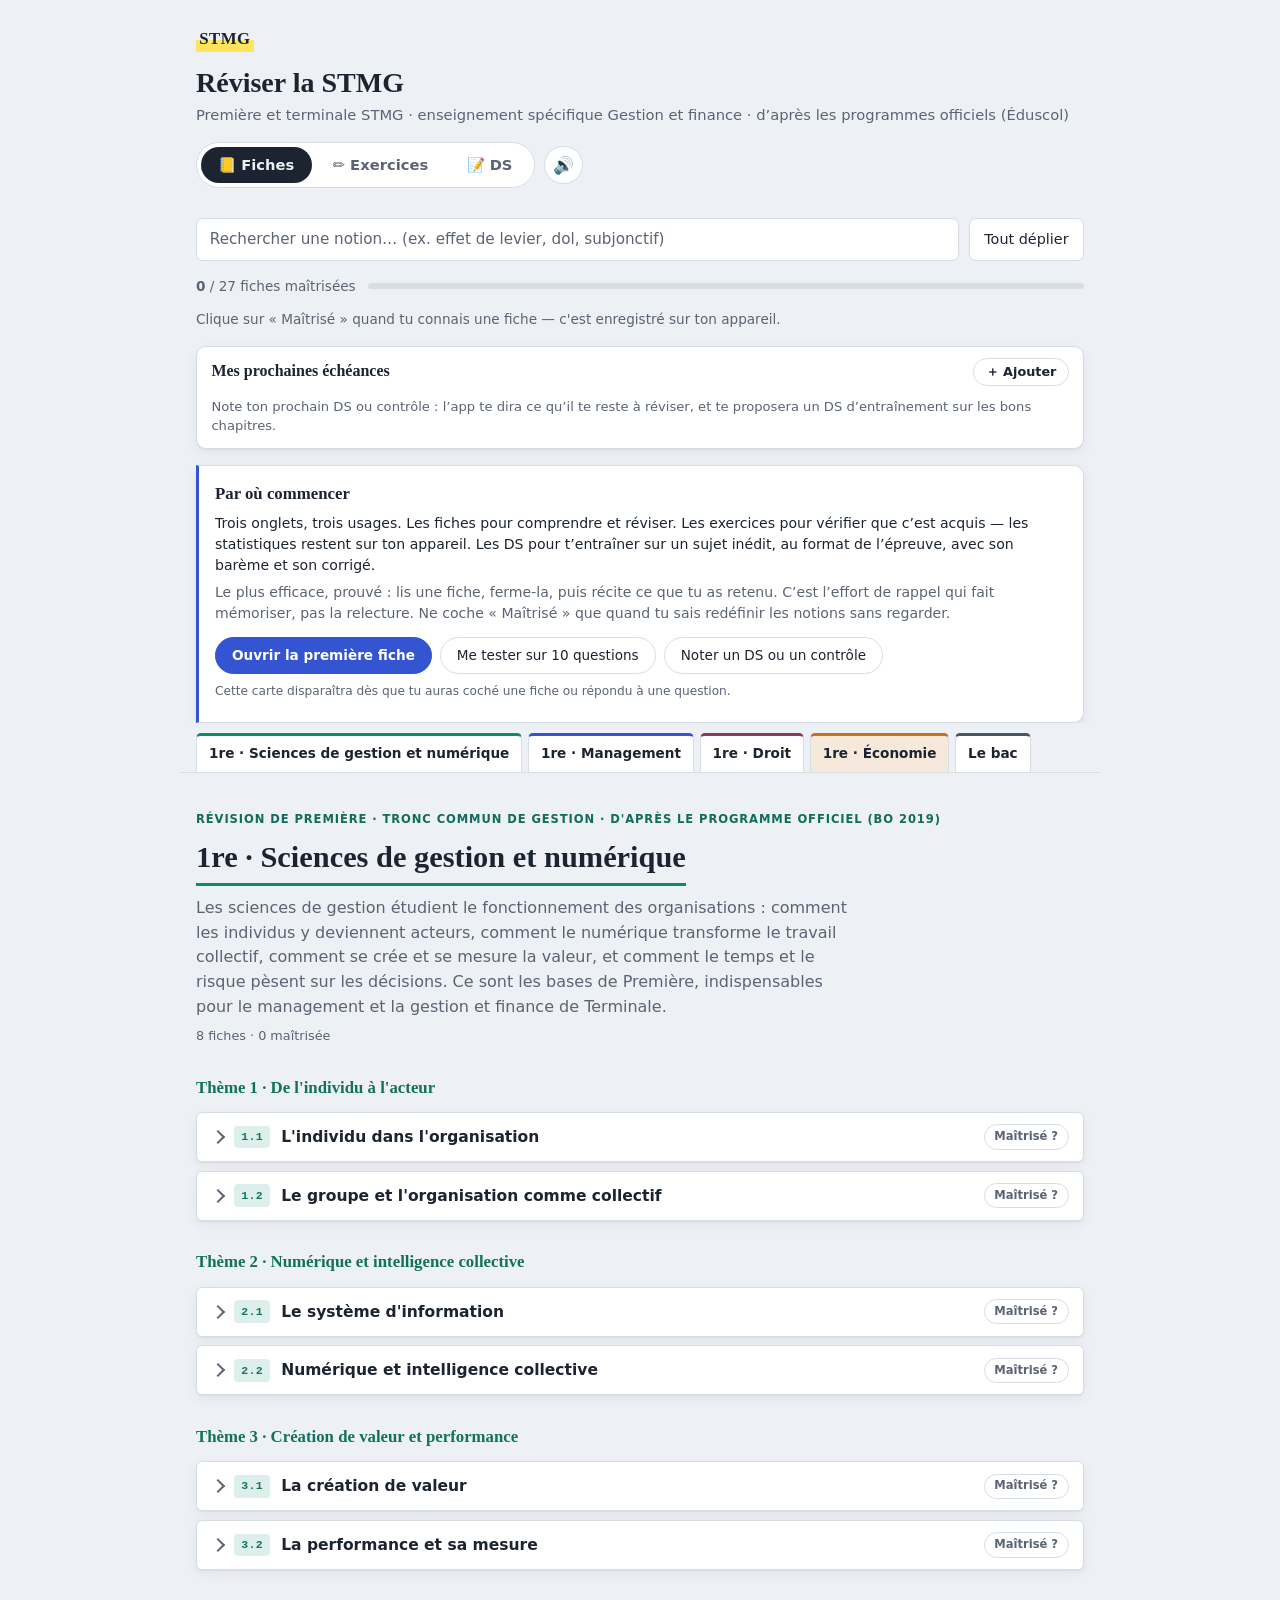
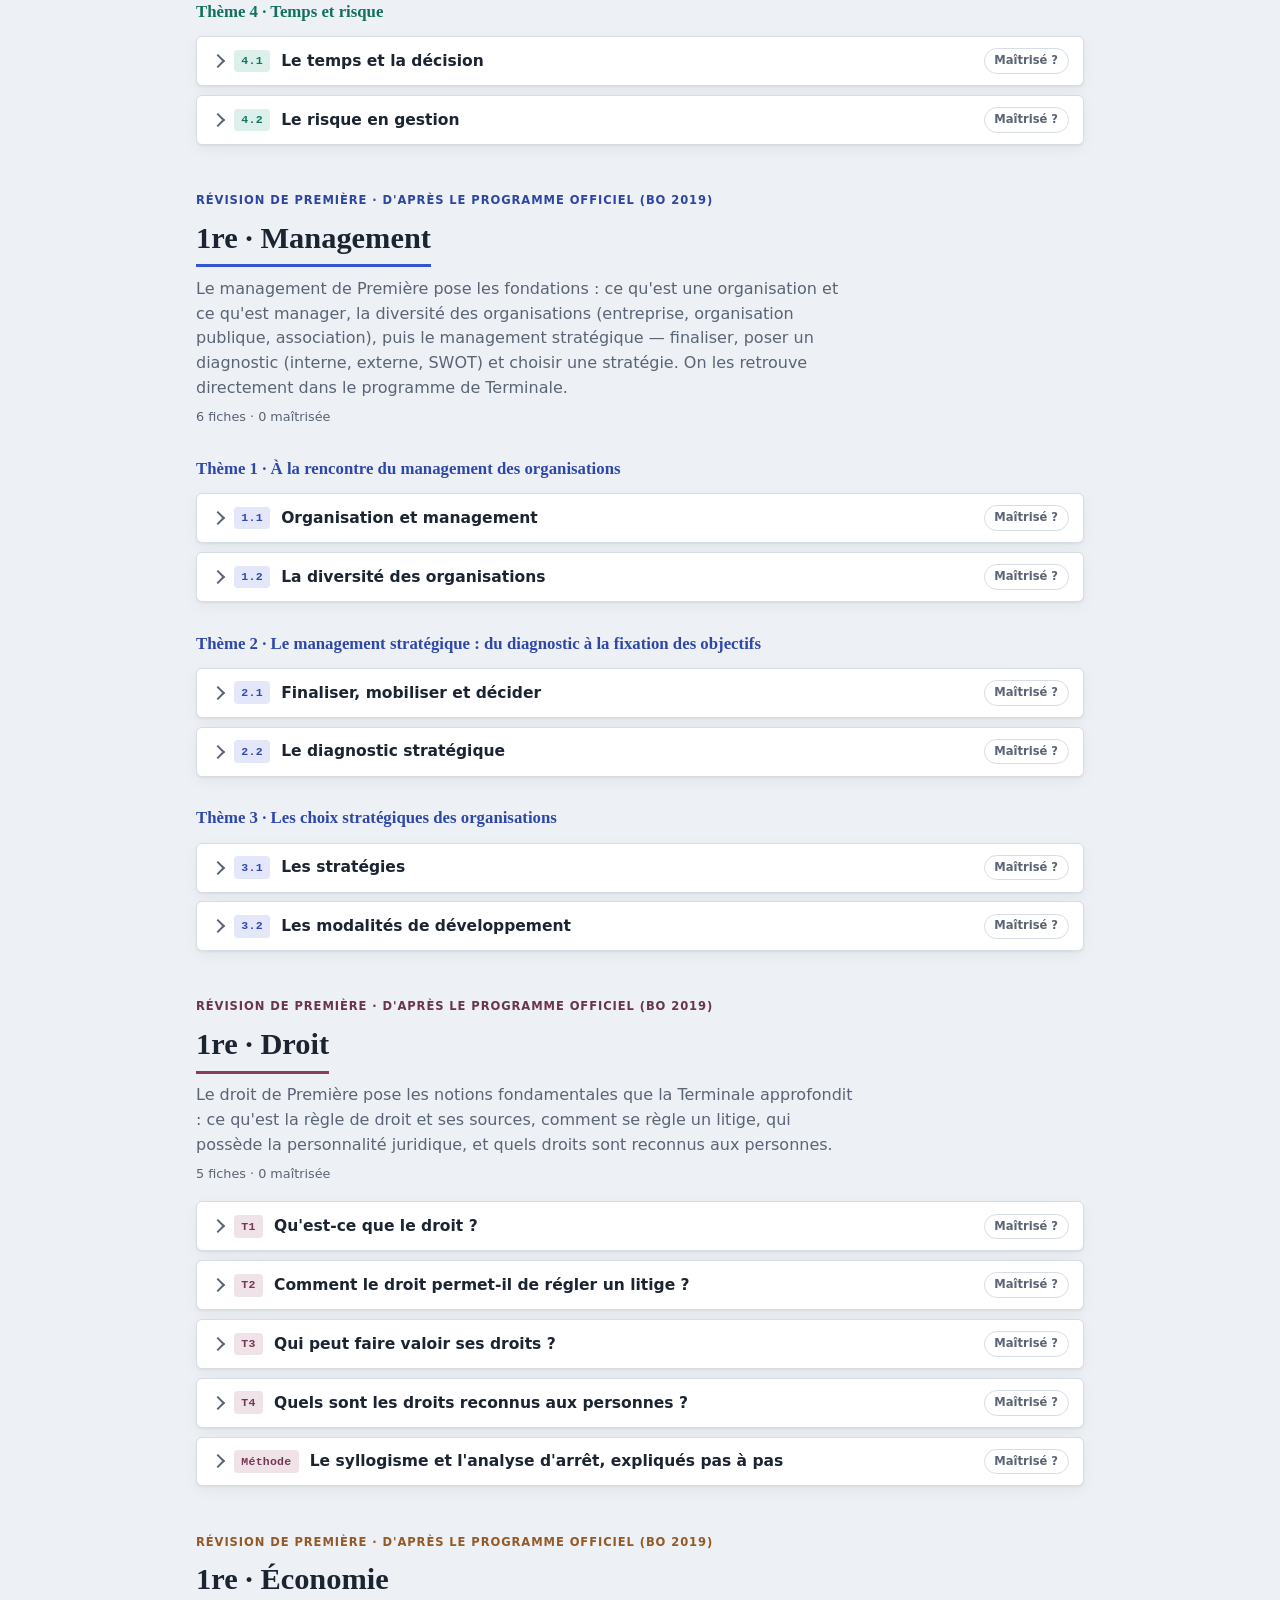
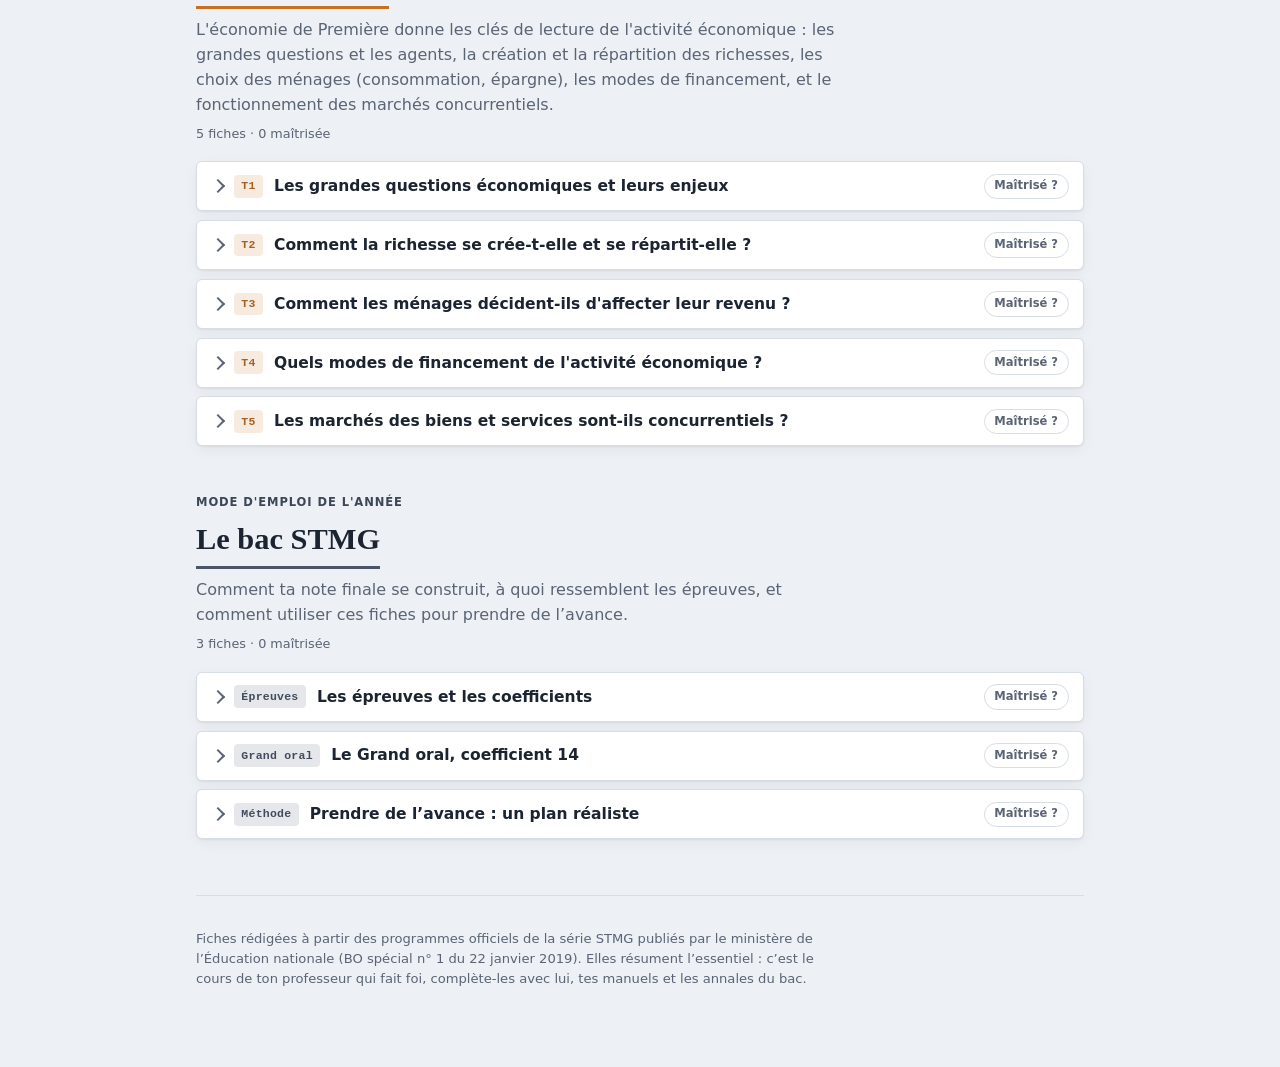
==== 1re-7b2f91/index.html @ 361e81d3 "Deux éditions partagées, chacune à son URL : première STMG (à essayer) et version camarade ; garde-f" ====
<!doctype html>
<html lang="fr">
<head>
<meta charset="utf-8">
<meta name="viewport" content="width=device-width, initial-scale=1, viewport-fit=cover">
<title>Réviser la première STMG · fiches et exercices</title>
<meta name="description" content="Fiches de révision et exercices corrigés pour la première STMG (sciences de gestion et numérique, management, droit, économie), d'après le programme officiel.">
<meta name="robots" content="noindex, nofollow">
<meta name="theme-color" content="#EDF0F4" media="(prefers-color-scheme: light)">
<meta name="theme-color" content="#12161C" media="(prefers-color-scheme: dark)">
<link rel="manifest" href="manifest.webmanifest">
<link rel="icon" href="icon-192.png">
<link rel="apple-touch-icon" href="apple-touch-icon.png">
<meta name="apple-mobile-web-app-capable" content="yes">
<meta name="apple-mobile-web-app-title" content="1re STMG">
<meta name="apple-mobile-web-app-status-bar-style" content="default">
</head>
<body>
<style>
:root{
  --bg:#EDF0F4; --card:#FFFFFF; --ink:#1B2430; --muted:#5A6474; --line:#D7DDE5;
  --hl:#FFE45C; --code-bg:#F0F3F7; --retenir-bg:#FFF6CB; --retenir-line:#E8D98A;
  --ok:#0E8A6D; --ko:#C0392B; --ok-bg:#E2F3EC; --ko-bg:#F9E7E4;
  --acc:#4A5568; --shadow:0 1px 2px rgba(20,28,40,.06),0 4px 14px rgba(20,28,40,.05);
}
@media (prefers-color-scheme: dark){
  :root{
    --bg:#12161C; --card:#1B222C; --ink:#E7EAEF; --muted:#9AA4B4; --line:#2B3442;
    --hl:#57501F; --code-bg:#141A22; --retenir-bg:#2E2A14; --retenir-line:#565020;
    --ok:#3AA98A; --ko:#D96A5B; --ok-bg:#173328; --ko-bg:#3A211D;
    --shadow:0 1px 2px rgba(0,0,0,.35),0 4px 14px rgba(0,0,0,.25);
  }
}
:root[data-theme="light"]{
  --bg:#EDF0F4; --card:#FFFFFF; --ink:#1B2430; --muted:#5A6474; --line:#D7DDE5;
  --hl:#FFE45C; --code-bg:#F0F3F7; --retenir-bg:#FFF6CB; --retenir-line:#E8D98A;
  --ok:#0E8A6D; --ko:#C0392B; --ok-bg:#E2F3EC; --ko-bg:#F9E7E4;
  --shadow:0 1px 2px rgba(20,28,40,.06),0 4px 14px rgba(20,28,40,.05);
}
:root[data-theme="dark"]{
  --bg:#12161C; --card:#1B222C; --ink:#E7EAEF; --muted:#9AA4B4; --line:#2B3442;
  --hl:#57501F; --code-bg:#141A22; --retenir-bg:#2E2A14; --retenir-line:#565020;
  --ok:#3AA98A; --ko:#D96A5B; --ok-bg:#173328; --ko-bg:#3A211D;
  --shadow:0 1px 2px rgba(0,0,0,.35),0 4px 14px rgba(0,0,0,.25);
}

*{box-sizing:border-box}
html{scroll-behavior:smooth; scroll-padding-top:6.5rem}
@media (prefers-reduced-motion: reduce){
  html{scroll-behavior:auto}
  *,*::before,*::after{transition:none !important; animation:none !important}
}
body{
  margin:0; background:var(--bg); color:var(--ink);
  font-family:system-ui,-apple-system,"Segoe UI",Roboto,sans-serif;
  font-size:16px; line-height:1.55;
}
h1,h2,h3{font-family:Charter,"Bitstream Charter","Sitka Text",Cambria,Georgia,serif; text-wrap:balance}
code,.formula,.f-num{font-family:ui-monospace,SFMono-Regular,Menlo,Consolas,monospace}
a{color:inherit}
button{font:inherit; cursor:pointer; color:var(--ink); background:var(--card); border:1px solid var(--line); border-radius:7px}
button:hover{border-color:var(--muted)}
:focus-visible{outline:2px solid var(--acc); outline-offset:2px; border-radius:3px}
.hidden{display:none !important}

.page{max-width:920px; margin:0 auto; padding:0 1rem 4rem}

/* ---------- entête + bascule de mode ---------- */
.top{padding:1.6rem 0 .9rem}
.brand{display:flex; align-items:baseline; gap:.9rem; flex-wrap:wrap}
.brand-mark{
  font-family:Charter,Georgia,serif; font-weight:700; font-size:1.05rem;
  background:linear-gradient(transparent 55%, var(--hl) 55%);
  padding:0 .2rem; letter-spacing:.03em;
}
.top h1{margin:0; font-size:clamp(1.3rem,3.5vw,1.75rem); line-height:1.2}
.top .sub{margin:.25rem 0 0; color:var(--muted); font-size:.92rem}
.mode-switch{
  display:inline-flex; margin-top:1rem; border:1px solid var(--line);
  border-radius:99px; background:var(--card); padding:.22rem; gap:.2rem;
}
.mode-switch button{
  border:none; background:transparent; border-radius:99px;
  padding:.42rem 1.1rem; font-size:.92rem; font-weight:600; color:var(--muted);
}
.mode-switch button.active{background:var(--ink); color:var(--bg)}
.mode-switch button:not(.active):hover{color:var(--ink)}

.toolbar{display:flex; gap:.6rem; margin-top:1rem; flex-wrap:wrap}
.toolbar input[type="search"]{
  flex:1 1 240px; padding:.55rem .8rem; font:inherit; font-size:.95rem;
  color:var(--ink); background:var(--card); border:1px solid var(--line); border-radius:7px;
}
.toolbar input[type="search"]::placeholder{color:var(--muted)}
.toolbar button{padding:.55rem .9rem; font-size:.9rem}
.progress{display:flex; align-items:center; gap:.75rem; flex-wrap:wrap; margin:.9rem 0 0; font-size:.85rem; color:var(--muted)}
.pbar{flex:1 1 160px; height:6px; background:var(--line); border-radius:3px; overflow:hidden}
#pbar-fill{display:block; height:100%; width:0; background:var(--ok); border-radius:3px; transition:width .3s}
#no-results{display:none; margin:2.5rem 0; color:var(--muted); text-align:center}

/* ---------- onglets matières ---------- */
.tabs{
  position:sticky; top:0; z-index:10; display:flex; gap:.35rem; overflow-x:auto;
  padding:.6rem 0 0; margin:0 -1rem; padding-left:1rem; padding-right:1rem;
  background:var(--bg); border-bottom:1px solid var(--line);
  -webkit-overflow-scrolling:touch; scrollbar-width:thin;
}
.tabs a{
  flex:0 0 auto; text-decoration:none; font-size:.85rem; font-weight:550;
  padding:.42rem .75rem .5rem; background:var(--card); color:var(--ink);
  border:1px solid var(--line); border-bottom:none; border-top:3px solid var(--acc);
  border-radius:5px 5px 0 0; white-space:nowrap;
}
.tabs a:hover{background:color-mix(in srgb, var(--acc) 10%, var(--card))}
.tabs a.active{background:color-mix(in srgb, var(--acc) 16%, var(--card))}

/* ---------- sections matière (fiches) ---------- */
.matiere{padding-top:2.4rem}
.m-head{margin-bottom:1.1rem}
.m-kicker{
  margin:0 0 .3rem; font-size:.72rem; font-weight:650; letter-spacing:.08em;
  text-transform:uppercase; color:color-mix(in srgb, var(--acc) 70%, var(--ink));
}
.m-head h2{
  margin:0; font-size:clamp(1.45rem,4vw,1.9rem);
  border-bottom:3px solid var(--acc); display:inline-block; padding-bottom:.15rem;
}
.m-intro{margin:.6rem 0 0; color:var(--muted); max-width:65ch}
.m-count{margin:.4rem 0 0; font-size:.8rem; color:var(--muted)}
.theme-title{
  margin:1.8rem 0 .7rem; font-size:1.05rem;
  color:color-mix(in srgb, var(--acc) 75%, var(--ink));
}
.fiche{
  background:var(--card); border:1px solid var(--line); border-radius:6px;
  margin:.55rem 0; box-shadow:var(--shadow);
}
.fiche[open]{border-color:color-mix(in srgb, var(--acc) 45%, var(--line))}
.fiche summary{
  display:flex; align-items:center; gap:.7rem; padding:.7rem .9rem;
  cursor:pointer; list-style:none; border-radius:6px;
}
.fiche summary::-webkit-details-marker{display:none}
.fiche summary::before{
  content:""; flex:0 0 auto; width:.5rem; height:.5rem;
  border-right:2px solid var(--muted); border-bottom:2px solid var(--muted);
  transform:rotate(-45deg); transition:transform .15s; margin-left:.1rem;
}
.fiche[open] summary::before{transform:rotate(45deg)}
.f-num{
  flex:0 0 auto; font-size:.72rem; font-weight:700; letter-spacing:.02em;
  color:color-mix(in srgb, var(--acc) 80%, var(--ink));
  background:color-mix(in srgb, var(--acc) 14%, var(--card));
  padding:.15rem .45rem; border-radius:4px;
}
.f-title{font-weight:550; font-size:.97rem; line-height:1.3}
.done-chip{
  margin-left:auto; flex:0 0 auto; font-size:.72rem; font-weight:600;
  color:var(--muted); border:1px solid var(--line); border-radius:99px;
  padding:.18rem .6rem; background:transparent; user-select:none;
}
.done-chip:hover{border-color:var(--muted)}
.fiche.done .done-chip{color:#fff; background:var(--ok); border-color:var(--ok)}
.fiche.done .f-title{color:var(--muted)}
.f-body{padding:.2rem 1.1rem 1.1rem; border-top:1px solid var(--line)}
.f-body > *:first-child{margin-top:.9rem}
.f-lede{font-size:1rem; max-width:68ch}
.f-body h4{
  margin:1.3rem 0 .5rem; font-size:.74rem; font-weight:700;
  letter-spacing:.09em; text-transform:uppercase;
  color:color-mix(in srgb, var(--acc) 75%, var(--ink));
}
.f-body p, .f-body li{max-width:70ch}
.f-body ul{padding-left:1.2rem}
.f-body li{margin:.25rem 0}
dl.defs{margin:.4rem 0}
dl.defs dt{font-weight:650; margin-top:.55rem}
dl.defs dd{margin:.1rem 0 0 0; color:color-mix(in srgb, var(--ink) 88%, var(--muted))}
mark{background:var(--hl); color:var(--ink); padding:0 .18em; border-radius:2px; box-decoration-break:clone; -webkit-box-decoration-break:clone}
code{background:var(--code-bg); padding:.1em .35em; border-radius:4px; font-size:.88em}
.formula{
  background:var(--code-bg); border-left:3px solid var(--acc);
  padding:.55rem .8rem; margin:.7rem 0; font-size:.9rem; overflow-x:auto; border-radius:0 4px 4px 0;
}
.box{border:1px solid var(--line); border-radius:6px; padding:.7rem .95rem; margin:1.1rem 0}
.box p{margin:.25rem 0}
.box-t{font-size:.7rem; font-weight:700; letter-spacing:.09em; text-transform:uppercase; margin:0 0 .2rem}
.box.retenir{background:var(--retenir-bg); border-color:var(--retenir-line)}
.box.retenir .box-t{color:color-mix(in srgb, var(--ink) 70%, var(--retenir-line))}
.box.astuce{border-style:dashed}
.box.astuce .box-t{color:color-mix(in srgb, var(--acc) 75%, var(--ink))}
.train-row{margin-top:1.1rem}
.train-btn{
  font-size:.85rem; font-weight:600; padding:.5rem .9rem;
  color:color-mix(in srgb, var(--acc) 80%, var(--ink));
  background:color-mix(in srgb, var(--acc) 10%, var(--card));
  border-color:color-mix(in srgb, var(--acc) 40%, var(--line));
}
.train-btn:hover{background:color-mix(in srgb, var(--acc) 18%, var(--card))}

.tblwrap{overflow-x:auto; margin:.8rem 0}
table.tbl{border-collapse:collapse; font-size:.88rem; min-width:min(100%, 480px)}
.tbl th,.tbl td{border:1px solid var(--line); padding:.45rem .65rem; text-align:left; vertical-align:top}
.tbl thead th{background:color-mix(in srgb, var(--acc) 12%, var(--card)); font-weight:650}
.tbl td{font-variant-numeric:tabular-nums}

.site-foot{margin-top:3.5rem; padding-top:1.2rem; border-top:1px solid var(--line); font-size:.82rem; color:var(--muted)}
.site-foot p{max-width:75ch}

/* ---------- exercices : accueil ---------- */
#view-quiz, #quiz, #end{max-width:780px; margin:0 auto}
.gstats{display:flex; gap:1.6rem; margin:1.4rem 0 .4rem; flex-wrap:wrap}
.gstat{display:flex; flex-direction:column}
.gstat b{font-size:1.35rem; font-variant-numeric:tabular-nums}
.gstat span{font-size:.78rem; color:var(--muted)}
.grid{display:grid; grid-template-columns:repeat(auto-fill,minmax(210px,1fr)); gap:.7rem; margin-top:1rem}
.mcard{
  background:var(--card); border:1px solid var(--line); border-top:3px solid var(--acc);
  border-radius:8px; padding:.9rem 1rem; box-shadow:var(--shadow);
  display:flex; flex-direction:column; gap:.45rem; text-align:left;
}
.mcard:hover{border-color:var(--acc)}
.mcard h3{margin:0; font-size:1.05rem}
.mcard .meta{font-size:.78rem; color:var(--muted)}
.mbar{height:5px; background:var(--line); border-radius:3px; overflow:hidden}
.mbar span{display:block; height:100%; background:var(--acc); border-radius:3px}
.mcard .go{margin-top:.2rem; font-size:.82rem; font-weight:600; color:color-mix(in srgb, var(--acc) 80%, var(--ink))}
.special{border-style:dashed}
.hint{margin-top:1.6rem; font-size:.82rem; color:var(--muted); max-width:60ch}

/* ---------- exercices : choix du sous-thème ---------- */
.chap-pane{grid-column:1 / -1; display:flex; flex-direction:column; gap:.45rem}
.chap-top{display:flex; align-items:center; gap:.8rem; flex-wrap:wrap; margin-bottom:.4rem}
.chap-top h3{margin:0; font-size:1.25rem; border-bottom:3px solid var(--acc); padding-bottom:.1rem}
.chap-theme{margin:.9rem 0 .15rem; font-size:.74rem; font-weight:700; letter-spacing:.07em; text-transform:uppercase; color:color-mix(in srgb, var(--acc) 75%, var(--ink))}
.chaprow{display:flex; align-items:center; gap:.7rem; text-align:left; padding:.6rem .8rem; border-radius:8px; background:var(--card); border:1px solid var(--line); border-left:3px solid var(--acc); box-shadow:var(--shadow)}
.chaprow:hover{border-color:var(--acc)}
.chaprow .t{flex:1 1 auto; font-size:.92rem; font-weight:550; line-height:1.25}
.chaprow .n{flex:0 0 auto; font-size:.76rem; color:var(--muted); font-variant-numeric:tabular-nums}
.chaprow .mbar{flex:0 0 56px}
.chaprow.whole{border-style:dashed}
.chaprow.whole .t{font-weight:650}

/* ---------- exercices : session ---------- */
.qtop{display:flex; align-items:center; gap:.8rem; margin:1.2rem 0 1rem}
.qtop .back{font-size:.82rem; padding:.4rem .7rem}
.qtop .where{font-weight:600; font-size:.95rem}
.qtop .count{margin-left:auto; font-size:.85rem; color:var(--muted); font-variant-numeric:tabular-nums}
.qbar{height:6px; background:var(--line); border-radius:3px; overflow:hidden; margin-bottom:1.4rem}
.qbar span{display:block; height:100%; background:var(--acc); transition:width .25s}
.qcard{background:var(--card); border:1px solid var(--line); border-radius:10px; box-shadow:var(--shadow); padding:1.2rem 1.3rem}
.qtype{
  display:inline-block; font-size:.68rem; font-weight:700; letter-spacing:.08em; text-transform:uppercase;
  color:color-mix(in srgb, var(--acc) 80%, var(--ink));
  background:color-mix(in srgb, var(--acc) 13%, var(--card));
  padding:.18rem .55rem; border-radius:4px; margin-bottom:.7rem;
}
.qtext{font-size:1.05rem; font-weight:550; margin:0 0 1rem; white-space:pre-line}
.opts{display:flex; flex-direction:column; gap:.5rem}
.opt{text-align:left; padding:.65rem .9rem; border-radius:8px; line-height:1.4; display:flex; gap:.6rem; align-items:baseline}
.opt .letter{font-weight:700; font-size:.8rem; color:var(--muted); flex:0 0 1.1rem}
.opt.good{background:var(--ok-bg); border-color:var(--ok)}
.opt.bad{background:var(--ko-bg); border-color:var(--ko)}
.opt:disabled{cursor:default; opacity:1}
.opt.dim:disabled{opacity:.55}
.verdict{font-weight:700; margin:1rem 0 .3rem}
.verdict.ok{color:var(--ok)}
.verdict.ko{color:var(--ko)}
.explain{white-space:pre-line; background:color-mix(in srgb, var(--acc) 7%, var(--card)); border-left:3px solid var(--acc); padding:.7rem .9rem; border-radius:0 6px 6px 0; margin:.5rem 0 0; font-size:.95rem}
.next-row{display:flex; gap:.6rem; margin-top:1.1rem; flex-wrap:wrap}
.primary{background:var(--acc); color:#fff; border-color:var(--acc); font-weight:600; padding:.6rem 1.1rem}
.primary:hover{filter:brightness(1.08)}
.ghost{padding:.6rem 1.1rem}
.selfgrade{display:flex; gap:.6rem; margin-top:1rem; flex-wrap:wrap}
.sg-ok{border-color:var(--ok); color:var(--ok); font-weight:600; padding:.6rem 1rem}
.sg-ko{border-color:var(--ko); color:var(--ko); font-weight:600; padding:.6rem 1rem}

/* ---------- exercices : fin ---------- */
.end{text-align:center; padding:2rem 1rem}
.end .score{font-family:Charter,Georgia,serif; font-size:2.6rem; font-weight:700}
.end .msg{color:var(--muted); margin:.4rem 0 1.4rem}
.missed{text-align:left; margin:1.5rem auto 0; max-width:560px}
.missed h3{font-size:.8rem; text-transform:uppercase; letter-spacing:.08em; color:var(--muted)}
.missed ul{padding-left:1.2rem}
.missed li{margin:.35rem 0; font-size:.92rem}

/* ---------- relief 3D, animations & sons ---------- */
@keyframes panelin{
  from{opacity:0; transform:perspective(1200px) rotateX(5deg) translateY(14px)}
  to{opacity:1; transform:perspective(1200px) rotateX(0) translateY(0)}
}
@keyframes deal{
  from{opacity:0; transform:perspective(900px) rotateY(-10deg) rotateX(8deg) translateY(18px)}
  to{opacity:1; transform:perspective(900px) rotateY(0) rotateX(0) translateY(0)}
}
@keyframes unfold{
  from{opacity:0; transform:perspective(900px) rotateX(-7deg)}
  to{opacity:1; transform:perspective(900px) rotateX(0)}
}
@keyframes shake{
  10%,90%{transform:translateX(-2px)} 20%,80%{transform:translateX(4px)}
  30%,50%,70%{transform:translateX(-6px)} 40%,60%{transform:translateX(6px)}
}
@keyframes popin{0%{transform:scale(.82)} 55%{transform:scale(1.08)} 100%{transform:scale(1)}}
@keyframes scorepop{
  0%{opacity:0; transform:perspective(700px) rotateX(55deg) scale(.5)}
  60%{opacity:1; transform:perspective(700px) rotateX(-8deg) scale(1.08)}
  100%{opacity:1; transform:perspective(700px) rotateX(0) scale(1)}
}
.panel-in{animation:panelin .38s cubic-bezier(.2,.7,.3,1)}
.qcard.deal{animation:deal .42s cubic-bezier(.2,.7,.3,1)}
.qcard.shake{animation:shake .45s}
.opt.good{animation:popin .35s}
.verdict{animation:popin .3s}
.done-chip.pop{animation:popin .4s}
.end .score.pop{animation:scorepop .7s cubic-bezier(.2,.8,.3,1.15)}

button{transition:transform .12s ease, box-shadow .15s ease, border-color .15s, background .15s}
button:active{transform:translateY(1px) scale(.985)}
.tabs a{transition:transform .15s ease, background .15s}
.tabs a:hover{transform:translateY(-2px)}
.fiche{transition:transform .18s ease, box-shadow .18s ease, border-color .15s}
.fiche:not([open]):hover{transform:translateY(-2px); box-shadow:0 8px 20px rgba(20,28,40,.12)}
.fiche[open] .f-body{animation:unfold .3s ease; transform-origin:top center}
.mcard{transform-style:preserve-3d; will-change:transform; transition:transform .14s ease, box-shadow .18s ease, border-color .15s}
.mcard:hover{
  transform:perspective(700px) rotateX(var(--rx,2deg)) rotateY(var(--ry,0deg)) translateZ(10px);
  box-shadow:0 14px 30px rgba(20,28,40,.18);
}
.qcard{will-change:transform}
#confetti{position:fixed; inset:0; width:100vw; height:100vh; pointer-events:none; z-index:999}

.mode-row{display:flex; align-items:center; gap:.6rem; margin-top:1rem}
.mode-row .mode-switch{margin-top:0}
#snd-btn{
  flex:0 0 auto; width:2.4rem; height:2.4rem; border-radius:50%;
  font-size:1.05rem; line-height:1; display:inline-flex; align-items:center; justify-content:center;
  padding:0;
}
#snd-btn.off{opacity:.5}

@media print{
  .tabs,.toolbar,.progress,.done-chip,.mode-row,.train-row,#view-quiz,#quiz,#end,#confetti{display:none}
  .fiche{box-shadow:none; break-inside:avoid}
  body{background:#fff; color:#000}
}

/* ===== échéances (reliées au tableau de bord) ===== */
.agenda{margin:1rem 0 0; background:var(--card); border:1px solid var(--line); border-radius:10px; box-shadow:var(--shadow); overflow:hidden}
.agenda .ag-head{display:flex; align-items:baseline; gap:.6rem; padding:.7rem .9rem .5rem; flex-wrap:wrap}
.agenda h2{margin:0; font-size:1rem; font-weight:700}
.agenda .ag-maj{font-size:.75rem; color:var(--muted)}
.agenda .ag-open{margin-left:auto; font-size:.8rem; font-weight:600; color:var(--ink); text-decoration:none; border:1px solid var(--line); border-radius:99px; padding:.2rem .7rem}
.agenda .ag-open:hover{border-color:var(--muted)}
.agenda ul{list-style:none; margin:0; padding:0 .4rem .5rem}
.agenda li{display:flex; gap:.7rem; align-items:flex-start; padding:.5rem; border-top:1px solid var(--line)}
.agenda .ag-vide{margin:0; padding:.2rem .9rem .8rem; font-size:.82rem; color:var(--muted); line-height:1.45}
.agenda .ag-del{margin-left:auto; align-self:center; flex:none; border:1px solid var(--line); background:transparent; color:var(--muted);
  border-radius:99px; width:26px; height:26px; line-height:1; font-size:.8rem; cursor:pointer}
.agenda .ag-del:hover{border-color:var(--bad,#B23A32); color:var(--bad,#B23A32)}
.agenda button.ag-open{cursor:pointer; background:transparent; font-family:inherit}

/* ---------- saisie d'une échéance ---------- */
#ech-modal{position:fixed; inset:0; background:rgba(10,14,25,.55); z-index:98; display:flex; align-items:center; justify-content:center; padding:18px}
#ech-modal .box{background:var(--card); color:var(--ink); border-radius:16px; padding:18px; max-width:460px; width:100%;
  max-height:88vh; overflow-y:auto; box-shadow:0 14px 50px rgba(0,0,0,.3)}
#ech-modal h3{margin:0 0 .8rem; font-size:1.05rem}
#ech-modal label{display:block; margin:.55rem 0}
#ech-modal label > span{display:block; font-size:.75rem; font-weight:600; color:var(--muted); margin-bottom:.2rem}
#ech-modal input[type=text], #ech-modal input[type=date], #ech-modal input[type=time], #ech-modal select{
  width:100%; box-sizing:border-box; border:1px solid var(--line); border-radius:9px; padding:9px 11px;
  font:inherit; font-size:.9rem; background:var(--bg); color:var(--ink)}
#ech-modal .ech-ligne{display:flex; gap:.6rem}
#ech-modal .ech-ligne label{flex:1; min-width:0}
#ech-modal .ech-aide{font-size:.78rem; color:var(--muted); line-height:1.4; margin:.7rem 0 .3rem}
#ech-modal .ech-fiches{max-height:180px; overflow-y:auto; border:1px solid var(--line); border-radius:9px; padding:.3rem .5rem}
#ech-modal .ech-case{display:flex; gap:.5rem; align-items:flex-start; margin:.25rem 0; font-size:.85rem}
#ech-modal .ech-case input{margin:.15rem 0 0; width:auto; min-width:16px}
#ech-modal .ech-case span{display:inline}
#ech-modal .ech-err{color:var(--bad,#B23A32); font-size:.8rem; min-height:1rem; margin:.4rem 0 0}
#ech-modal .acts{display:flex; gap:.5rem; justify-content:flex-end; margin-top:.6rem}
#ech-modal .acts button{border-radius:9px; padding:8px 14px; font:inherit; font-size:.85rem; cursor:pointer;
  border:1px solid var(--line); background:transparent; color:var(--ink)}
#ech-modal .acts .ok{background:var(--acc-main,#3454D1); border-color:var(--acc-main,#3454D1); color:#fff; font-weight:600}

/* ---------- accueil du premier jour ---------- */
.debut{margin:1rem 0 0; padding:.9rem 1rem 1rem; background:var(--card); border:1px solid var(--line);
  border-left:3px solid var(--acc-main,#3454D1); border-radius:0 10px 10px 0; box-shadow:var(--shadow)}
.debut h2{margin:0 0 .4rem; font-size:1.05rem}
.debut p{margin:.35rem 0; font-size:.88rem; line-height:1.5}
.debut .debut-cons{color:var(--muted)}
.debut .debut-row{display:flex; flex-wrap:wrap; gap:.5rem; margin:.8rem 0 .3rem}
.debut .debut-row button{border:1px solid var(--line); background:transparent; color:var(--ink);
  border-radius:99px; padding:.45rem 1rem; font:inherit; font-size:.85rem; cursor:pointer}
.debut .debut-row button:hover{border-color:var(--muted)}
.debut .debut-row button.ok{background:var(--acc-main,#3454D1); border-color:var(--acc-main,#3454D1); color:#fff; font-weight:600}
.debut .debut-fin{font-size:.76rem; color:var(--muted); margin-top:.5rem}

/* ---------- profil de l'élève ---------- */
.profil-avis{margin:.9rem 0 0; padding:.6rem .8rem; border-left:3px solid var(--acc-main,#3454D1);
  background:var(--card); border-radius:0 8px 8px 0; font-size:.84rem; line-height:1.45; color:var(--muted)}
#profil-modal{position:fixed; inset:0; background:rgba(10,14,25,.6); z-index:99; display:flex; align-items:center; justify-content:center; padding:18px}
#profil-modal .box{background:var(--card); color:var(--ink); border-radius:16px; padding:18px; max-width:460px; width:100%;
  max-height:88vh; overflow-y:auto; box-shadow:0 14px 50px rgba(0,0,0,.35)}
#profil-modal h3{margin:0 0 .4rem; font-size:1.1rem}
#profil-modal .profil-lede{margin:0 0 .6rem; font-size:.85rem; color:var(--muted); line-height:1.45}
#profil-modal fieldset{border:1px solid var(--line); border-radius:10px; padding:.5rem .7rem .6rem; margin:.7rem 0}
#profil-modal legend{padding:0 .3rem; font-size:.75rem; font-weight:600; color:var(--muted)}
#profil-modal .profil-choix{display:flex; align-items:center; gap:.55rem; padding:.3rem 0; font-size:.9rem; cursor:pointer}
#profil-modal .profil-choix input{width:auto; min-width:18px; min-height:18px; margin:0}
#profil-modal .profil-choix em{margin-left:auto; font-style:normal; font-size:.7rem; font-weight:600; color:var(--muted);
  border:1px solid var(--line); border-radius:99px; padding:.1rem .45rem}
#profil-modal .acts{display:flex; gap:.5rem; justify-content:flex-end; margin-top:.4rem}
#profil-modal .acts button{border-radius:9px; padding:9px 16px; font:inherit; font-size:.88rem; cursor:pointer;
  border:1px solid var(--line); background:transparent; color:var(--ink)}
#profil-modal .acts .ok{background:var(--acc-main,#3454D1); border-color:var(--acc-main,#3454D1); color:#fff; font-weight:600}
.ag-when{flex:0 0 4.6rem; text-align:center; font-size:.72rem; font-weight:700; line-height:1.25; padding:.3rem .2rem; border-radius:7px; background:color-mix(in srgb, var(--muted) 14%, var(--card)); color:var(--ink)}
.ag-when b{display:block; font-size:.86rem}
.ag-when.soon{background:color-mix(in srgb, #D8433B 16%, var(--card)); color:color-mix(in srgb, #D8433B 75%, var(--ink))}
.ag-when.near{background:color-mix(in srgb, #DD8A17 18%, var(--card)); color:color-mix(in srgb, #DD8A17 70%, var(--ink))}
.ag-main{flex:1 1 auto; min-width:0}
.ag-title{font-weight:600; font-size:.92rem; line-height:1.3}
.ag-sub{font-size:.78rem; color:var(--muted); margin-top:.1rem}
.ag-chips{display:flex; flex-wrap:wrap; gap:.3rem; margin-top:.35rem}
.ag-chips a{font-size:.75rem; font-weight:600; text-decoration:none; color:var(--ink); border:1px solid var(--line); border-radius:99px; padding:.15rem .6rem; background:var(--bg)}
.ag-chips a:hover{border-color:var(--muted)}
.f-due{flex:0 0 auto; margin-left:auto; font-size:.68rem; font-weight:700; white-space:nowrap; padding:.14rem .45rem; border-radius:4px; background:color-mix(in srgb, #DD8A17 20%, var(--card)); color:color-mix(in srgb, #DD8A17 65%, var(--ink))}
.f-due.soon{background:color-mix(in srgb, #D8433B 18%, var(--card)); color:color-mix(in srgb, #D8433B 75%, var(--ink))}
.f-due + .done-chip{margin-left:.45rem}
.due-line{margin:.9rem 0 0; font-size:.84rem; padding:.5rem .7rem; border-radius:7px; border:1px solid var(--line); background:var(--bg)}
.due-line a{font-weight:600; color:inherit}
.m-head .due-line{margin-top:.6rem}

/* ===== DS générés par l'IA ===== */
#view-ds{margin-top:1.2rem}
.ds-head h2{margin:0;font-size:1.35rem}
.ds-lede{color:var(--muted);font-size:.9rem;margin:.4rem 0 0;max-width:62ch}
.ds-card{background:var(--card);border:1px solid var(--line);border-radius:10px;box-shadow:var(--shadow);padding:1rem;margin-top:1rem}
.ds-card h3{margin:0 0 .6rem;font-size:1.05rem}
.ds-kicker{font-size:.72rem;font-weight:700;letter-spacing:.06em;text-transform:uppercase;color:var(--muted);margin-bottom:.2rem}
.ds-sugg{border-left:4px solid #DD8A17}
.ds-resume{border-left:4px solid var(--ok)}
.ds-acts{display:flex;flex-wrap:wrap;gap:.5rem;margin-top:.7rem}
.ds-acts button,.ds-go{padding:.55rem .95rem;font-weight:600}
#view-ds button.ok{background:var(--ink);color:var(--bg);border-color:var(--ink)}
.ds-mini{padding:.25rem .6rem;font-size:.78rem;font-weight:600}
.ds-lab{display:block;font-size:.78rem;font-weight:700;letter-spacing:.04em;text-transform:uppercase;color:var(--muted);margin:.9rem 0 .35rem}
.ds-select{width:100%;padding:.55rem;font:inherit;color:var(--ink);background:var(--bg);border:1px solid var(--line);border-radius:7px}
.ds-fiches{display:flex;flex-direction:column;gap:.15rem;max-height:15rem;overflow:auto;padding:.4rem;border:1px solid var(--line);border-radius:7px;background:var(--bg)}
.ds-chk{display:flex;align-items:flex-start;gap:.5rem;font-size:.9rem;padding:.2rem 0;cursor:pointer}
.ds-chk input{margin-top:.2rem;flex:none}
.ds-chk span{flex:1;min-width:0}
.ds-chk em{flex:none;font-style:normal;font-size:.75rem;font-weight:700;color:var(--muted)}
.ds-weak{color:#D8433B!important}
.ds-formats{display:grid;grid-template-columns:repeat(3,1fr);gap:.4rem}
.ds-fmt{display:flex;flex-direction:column;gap:.15rem;text-align:left;padding:.6rem}
.ds-fmt span{font-size:.75rem;color:var(--muted)}
.ds-fmt.active{border-color:var(--ink);box-shadow:0 0 0 1px var(--ink)}
@media (max-width:520px){.ds-formats{grid-template-columns:1fr}}
.ds-go{margin-top:1rem;width:100%}
.ds-msg{font-size:.85rem;color:var(--muted);min-height:1.2em;margin:.5rem 0 0}
.ds-wait{text-align:center;padding:2rem 1rem}
.ds-spin{width:2rem;height:2rem;margin:0 auto .8rem;border-radius:50%;border:3px solid var(--line);border-top-color:var(--ink);animation:ds-rot 1s linear infinite}
@keyframes ds-rot{to{transform:rotate(360deg)}}
.ds-hist{list-style:none;margin:0;padding:0}
.ds-hist li{display:flex;align-items:center;gap:.6rem;padding:.5rem 0;border-top:1px solid var(--line);flex-wrap:wrap}
.ds-h-note{flex:0 0 3.6rem;font-weight:700;font-family:ui-monospace,Menlo,monospace;font-size:.85rem}
.ds-h-main{flex:1 1 12rem;min-width:0;display:flex;flex-direction:column}
.ds-h-main span{font-size:.78rem;color:var(--muted)}
.ds-top{position:sticky;top:0;z-index:4;display:flex;align-items:center;gap:.8rem;padding:.6rem .8rem;margin-top:.6rem;background:var(--card);border:1px solid var(--line);border-radius:10px;box-shadow:var(--shadow)}
.ds-title{flex:1;min-width:0;display:flex;flex-direction:column}
.ds-title span{font-size:.78rem;color:var(--muted)}
.ds-timer,.ds-note{flex:none;display:flex;align-items:center;gap:.5rem}
.ds-timer b,.ds-note b{font-family:ui-monospace,Menlo,monospace;font-size:1.25rem}
.ds-note span{font-size:.8rem;color:var(--muted)}
.ds-timer.soon b{color:#DD8A17}.ds-timer.over b{color:#D8433B}
.ds-partie{margin-top:1.2rem}
.ds-partie h3{margin:0 0 .4rem;font-size:1.05rem;border-bottom:2px solid var(--line);padding-bottom:.3rem}
.ds-consigne{color:var(--muted);font-size:.9rem;margin:.2rem 0}
.ds-doc{margin:.7rem 0;padding:.7rem .9rem;border-left:3px solid var(--muted);background:var(--card);border-radius:0 8px 8px 0;font-size:.92rem}
.ds-doc p{margin:.3rem 0}
.ds-q{margin:.8rem 0;padding:.8rem;background:var(--card);border:1px solid var(--line);border-radius:10px}
.ds-q-t{display:flex;gap:.6rem;align-items:flex-start}
.ds-q-n{flex:none;font-weight:700}
.ds-q-e{flex:1;min-width:0}.ds-q-e p{margin:0 0 .3rem}
.ds-q-p{flex:none;font-size:.78rem;font-weight:700;color:var(--muted);white-space:nowrap}
.ds-ans{width:100%;min-height:4.5rem;margin-top:.6rem;padding:.5rem;font:inherit;font-size:.9rem;color:var(--ink);background:var(--bg);border:1px dashed var(--line);border-radius:7px;resize:vertical}
.ds-corr,.ds-mine{margin-top:.6rem;padding:.6rem .8rem;border-radius:8px;font-size:.92rem;background:color-mix(in srgb,var(--ok) 10%,var(--card))}
.ds-mine{background:var(--bg)}
.ds-corr p,.ds-mine p{margin:.25rem 0}
.ds-bar{margin-top:.5rem;padding:.4rem .6rem;border:1px solid var(--line);border-radius:8px}
.ds-ia-out{font-size:.88rem;color:var(--muted);margin:.4rem 0 0}
.ds-end{margin:1.2rem 0 2rem}
#ds-print{display:none}
@media print{ body.ds-printing > *:not(#ds-print){display:none!important} body.ds-printing #ds-print{display:block!important;color:#000;background:#fff;font-size:11pt} #ds-print h1{font-size:15pt;margin:0 0 4pt} #ds-print .ds-q,#ds-print .ds-doc{break-inside:avoid;border:1px solid #999;background:#fff} }
</style>

<div class="page">
<header class="top">
  <div class="brand">
    <span class="brand-mark">STMG</span>
    <div>
      <h1>Réviser la STMG</h1>
      <p class="sub">Première et terminale STMG · enseignement spécifique Gestion et finance · d’après les programmes officiels (Éduscol)</p>
    </div>
  </div>
  <div class="mode-row">
    <div class="mode-switch" role="tablist" aria-label="Mode">
      <button id="mode-fiches" class="active" type="button" role="tab" aria-selected="true">📒 Fiches</button>
      <button id="mode-quiz" type="button" role="tab" aria-selected="false">✏️ Exercices</button>
      <button id="mode-ds" type="button" role="tab" aria-selected="false">📝 DS</button>
    </div>
    <button id="snd-btn" type="button" aria-label="Activer ou couper les sons" title="Sons">🔊</button>
  </div>
</header>

<div id="view-fiches">
  <div class="toolbar">
    <input id="search" type="search" placeholder="Rechercher une notion… (ex. effet de levier, dol, subjonctif)" aria-label="Rechercher dans les fiches">
    <button id="toggle-all" type="button">Tout déplier</button>
  </div>
  <p class="progress">
    <span><strong id="done-count">0</strong> / <span id="total-count">0</span> fiches maîtrisées</span>
    <span class="pbar"><span id="pbar-fill"></span></span>
    <span>Clique sur « Maîtrisé » quand tu connais une fiche — c'est enregistré sur ton appareil.</span>
  </p>
  <p id="profil-avis" class="profil-avis hidden"></p>
  <section id="agenda" class="agenda hidden" aria-label="Prochaines échéances"></section>

  <nav class="tabs" aria-label="Matières">
    <a href="#sdgn" style="--acc:#0E8A6D">1re · Sciences de gestion et numérique</a>
    <a href="#mgmt1" style="--acc:#3454D1">1re · Management</a>
    <a href="#droit1" style="--acc:#8C3A5E">1re · Droit</a>
    <a href="#eco1" style="--acc:#C77021">1re · Économie</a>
    <a href="#bac" style="--acc:#4A5568">Le bac</a>
  </nav>

  <main>
  <p id="no-results">Aucune fiche ne correspond à cette recherche.</p>

<section class="matiere" id="sdgn" style="--acc:#0E8A6D">
<header class="m-head">
<p class="m-kicker">Révision de Première · tronc commun de gestion · d'après le programme officiel (BO 2019)</p>
<h2>1re · Sciences de gestion et numérique</h2>
<p class="m-intro">Les sciences de gestion étudient le fonctionnement des organisations : comment les individus y deviennent acteurs, comment le numérique transforme le travail collectif, comment se crée et se mesure la valeur, et comment le temps et le risque pèsent sur les décisions. Ce sont les bases de Première, indispensables pour le management et la gestion et finance de Terminale.</p>
</header>
<h3 class="theme-title">Thème 1 · De l'individu à l'acteur</h3>
<details class="fiche" id="sdgn-1">
<summary><span class="f-num">1.1</span><span class="f-title">L'individu dans l'organisation</span></summary>
<div class="f-body">
<p class="f-lede">Une organisation n'existe que par les individus qui la composent&nbsp;: chacun arrive avec une personnalité, des perceptions et des compétences qui lui sont propres. La question de gestion est de comprendre comment cet individu devient un <em>acteur</em>, c'est-à-dire comment il communique, interagit et s'inscrit dans l'action collective à travers ses fonctions.</p>
<h4>Notions clés</h4>
<dl class="defs">
<dt>Individu</dt><dd>Personne singulière définie par un ensemble de caractéristiques&nbsp;: personnalité, émotions, perceptions, attitudes et comportements qu'elle apporte à l'organisation.</dd>
<dt>Personnalité</dt><dd>Ensemble stable et durable des traits qui distinguent une personne (caractère, tempérament, manières d'agir) et qui orientent ses réactions.</dd>
<dt>Perception</dt><dd>Processus par lequel l'individu sélectionne, organise et interprète les informations qu'il reçoit&nbsp;; elle est subjective et peut déformer la réalité.</dd>
<dt>Attitude</dt><dd>Disposition durable, favorable ou défavorable, à l'égard d'une personne, d'un objet ou d'une situation, qui prédispose à un comportement.</dd>
<dt>Comportement</dt><dd>Manière d'agir observable d'un individu dans une situation donnée, résultant de sa personnalité, de ses émotions et du contexte.</dd>
<dt>Compétences</dt><dd>Savoirs, savoir-faire et savoir-être qu'une personne mobilise pour réaliser une activité de travail de façon efficace.</dd>
<dt>Communication interpersonnelle</dt><dd>Échange d'informations entre deux ou plusieurs personnes, reposant sur un émetteur, un récepteur, un message, un canal et un contexte.</dd>
<dt>Identité numérique</dt><dd>Ensemble des traces et informations qu'un individu laisse en ligne (profils, publications, commentaires) et qui construisent son image sur les réseaux.</dd>
<dt>Fiche de poste</dt><dd>Document qui décrit une fonction dans l'organisation&nbsp;: missions, tâches, responsabilités, position hiérarchique et compétences requises.</dd>
<dt>Relations formelles et informelles</dt><dd>Relations prévues par l'organigramme et les règles (formelles) ou nouées spontanément entre personnes en dehors du cadre officiel (informelles).</dd>
</dl>
<h4>À comprendre</h4>
<p>L'individu est un «&nbsp;être social&nbsp;»&nbsp;: au travail, il n'agit jamais seul mais en relation avec d'autres. Pour comprendre son comportement, la gestion s'appuie sur des concepts issus de la psychologie. La <mark>personnalité</mark> explique la stabilité des réactions d'une personne&nbsp;; les <mark>émotions</mark> (joie, colère, stress) colorent ponctuellement son action&nbsp;; la <mark>perception</mark> montre que deux salariés vivant la même réunion peuvent en retenir des choses opposées. C'est pourquoi une consigne jugée claire par un manager peut être mal comprise par son équipe&nbsp;: chacun l'interprète à travers son propre filtre.</p>
<p>Dans l'organisation, l'individu occupe une <mark>fonction</mark> décrite par une fiche de poste et se situe dans un organigramme. Mais il ne se réduit pas à ce cadre officiel&nbsp;: il tisse aussi des relations <strong>informelles</strong>, souvent décisives. Par exemple, chez Decathlon ou dans une PME, l'entraide spontanée entre collègues, les échanges à la pause-café ou un groupe de discussion accélèrent la circulation de l'information bien plus que les canaux hiérarchiques.</p>
<p>La <mark>communication interpersonnelle</mark> est au cœur de cette vie relationnelle. Tout échange mobilise plusieurs composantes&nbsp;:</p>
<ul>
<li>un <strong>émetteur</strong> qui code un message et un <strong>récepteur</strong> qui le décode&nbsp;;</li>
<li>un <strong>canal</strong> (face-à-face, téléphone, courriel, messagerie instantanée)&nbsp;;</li>
<li>un <strong>contexte</strong> et des signes <strong>verbaux</strong> (les mots) comme <strong>non verbaux</strong> (gestes, regard, ton, posture)&nbsp;;</li>
<li>un <strong>feed-back</strong>, c'est-à-dire la réaction du récepteur qui montre s'il a compris.</li>
</ul>
<p>Une communication réussie suppose d'éviter les <strong>bruits</strong> (parasites matériels, mots ambigus, préjugés) qui déforment le message. Savoir écouter, reformuler et adapter son registre à son interlocuteur fait partie des compétences relationnelles attendues d'un salarié.</p>
<p>La compétence se distingue de la simple <strong>qualification</strong>&nbsp;: le diplôme atteste un niveau de formation, tandis que la compétence se révèle en situation de travail. Les organisations décrivent de plus en plus les emplois par des <strong>profils de compétences</strong> plutôt que par les seuls diplômes, car ce qui compte est la capacité réelle à agir.</p>
<p>Enfin, le numérique introduit une dimension nouvelle&nbsp;: l'<mark>identité numérique</mark>. Chaque publication, photo ou commentaire laisse une trace durable. Un candidat dont le profil public affiche des propos déplacés peut voir une embauche compromise, car un recruteur consulte souvent les réseaux. Gérer son e-réputation (paramétrer la confidentialité, réfléchir avant de publier, séparer usages privé et professionnel) est devenu une bonne pratique de gestion de soi.</p>
<div class="box retenir"><p class="box-t">À retenir</p><p>L'individu apporte à l'organisation une personnalité, des perceptions, des émotions et des compétences propres. Il devient acteur par la communication et les relations, formelles (organigramme, fiche de poste) comme informelles. Toute communication interpersonnelle repose sur émetteur, récepteur, message, canal, contexte et feed-back, et peut être altérée par des bruits. La compétence (agir en situation) se distingue de la qualification (diplôme). L'identité numérique, faite de traces durables, doit être maîtrisée.</p></div>
<div class="box astuce"><p class="box-t">Conseil bac</p><p>Piège classique&nbsp;: confondre <em>perception</em> et réalité objective. Dans une étude de cas, montre que le comportement d'un acteur s'explique par <em>sa</em> perception de la situation, pas par les faits bruts. Pense aussi à repérer systématiquement les composantes du schéma de communication (qui parle à qui, par quel canal, avec quel feed-back) et à nommer les bruits&nbsp;: c'est la trame attendue pour analyser une situation de communication.</p></div>
</div>
</details>
<details class="fiche" id="sdgn-2">
<summary><span class="f-num">1.2</span><span class="f-title">Le groupe et l'organisation comme collectif</span></summary>
<div class="f-body">
<p class="f-lede">L'individu ne travaille pas isolément&nbsp;: il appartient à des groupes et contribue à faire de l'organisation un véritable collectif humain. Ce collectif se construit autour de valeurs partagées, de règles communes et de relations d'autorité. Comprendre la dynamique des groupes et la culture de l'organisation permet d'expliquer la cohésion, les décisions et les conflits qui s'y jouent.</p>
<h4>Notions clés</h4>
<dl class="defs">
<dt>Groupe</dt><dd>Ensemble de personnes en interaction, partageant un but commun et conscientes d'appartenir à ce collectif (équipe, service, projet).</dd>
<dt>Statut et rôle</dt><dd>Le statut est la position occupée dans le groupe&nbsp;; le rôle est l'ensemble des comportements attendus de celui qui occupe cette position.</dd>
<dt>Groupe d'appartenance et de référence</dt><dd>Le groupe d'appartenance est celui auquel l'individu appartient réellement&nbsp;; le groupe de référence est celui auquel il s'identifie et dont il adopte les valeurs.</dd>
<dt>Culture de l'organisation</dt><dd>Ensemble des valeurs, normes, codes, rituels et histoires partagés qui donnent à l'organisation son identité et orientent les comportements.</dd>
<dt>Normes</dt><dd>Règles, explicites ou implicites, qui fixent les comportements acceptés au sein du groupe et de l'organisation.</dd>
<dt>Stéréotype</dt><dd>Croyance simplificatrice et figée attribuée à tous les membres d'une catégorie, source de jugements hâtifs et d'erreurs d'attribution.</dd>
<dt>Cohésion</dt><dd>Force qui lie les membres d'un groupe et les pousse à rester unis&nbsp;; elle favorise la coopération mais peut aussi freiner l'esprit critique.</dd>
<dt>Leadership</dt><dd>Capacité d'un individu à influencer et entraîner un groupe au-delà de l'autorité formelle que lui confère sa fonction.</dd>
<dt>Relation d'autorité</dt><dd>Rapport par lequel une personne obtient d'une autre qu'elle adopte un comportement&nbsp;; elle peut être hiérarchique (statutaire) ou de compétence.</dd>
<dt>Conflit</dt><dd>Opposition d'intérêts, d'opinions ou de valeurs entre membres de l'organisation&nbsp;; il peut être destructeur ou, bien géré, source de progrès.</dd>
<dt>Organisation scientifique du travail (OST)</dt><dd>Modèle tayloriste qui décompose le travail en tâches simples et chronométrées, appliqué au <strong>travail à la chaîne</strong> (fordisme)&nbsp;: forte productivité mais monotonie, usure physique et perte d'autonomie.</dd>
<dt>Élargissement et enrichissement des tâches</dt><dd>Formes modernes d'organisation du travail&nbsp;: la polyvalence et la rotation des postes limitent la monotonie&nbsp;; l'élargissement ajoute des tâches, l'enrichissement ajoute autonomie et responsabilités.</dd>
</dl>
<h4>À comprendre</h4>
<p>Un <mark>groupe</mark> est plus que la somme de ses membres&nbsp;: dès que des personnes interagissent autour d'un but, une dynamique apparaît. Chacun y occupe un <strong>statut</strong> (chef de projet, nouveau, expert) auquel correspond un <strong>rôle</strong>, c'est-à-dire des comportements attendus. Les groupes exercent une forte influence&nbsp;: l'individu tend à se conformer aux <mark>normes</mark> du collectif pour être accepté, parfois au point de taire son désaccord. On distingue le groupe d'<strong>appartenance</strong> (l'équipe où l'on est réellement) du groupe de <strong>référence</strong> (celui dont on imite les codes, par exemple les cadres dont un apprenti copie la tenue et le vocabulaire).</p>
<p>L'organisation tout entière forme un collectif doté d'une <mark>culture</mark>. Celle-ci se lit dans des signes concrets&nbsp;:</p>
<ul>
<li>des <strong>valeurs</strong> affichées (innovation chez Apple, proximité dans une coopérative)&nbsp;;</li>
<li>des <strong>rituels</strong> (réunion du lundi, pot de départ, séminaire annuel)&nbsp;;</li>
<li>des <strong>codes</strong> vestimentaires et langagiers, un vocabulaire «&nbsp;maison&nbsp;»&nbsp;;</li>
<li>des <strong>mythes et histoires</strong> (le récit du fondateur dans son garage).</li>
</ul>
<p>Cette culture soude les membres et facilite la coordination, mais elle peut aussi produire des <mark>stéréotypes</mark> et des erreurs d'<strong>attribution</strong>, quand on explique le comportement d'autrui par sa seule catégorie («&nbsp;les jeunes sont peu impliqués&nbsp;») au lieu du contexte.</p>
<p>Au sein des groupes s'exercent des <strong>relations d'autorité</strong>. L'autorité hiérarchique découle du statut inscrit dans l'organigramme&nbsp;; mais certains individus disposent d'un véritable <mark>leadership</mark>, fondé sur la compétence, le charisme ou l'exemplarité, et influencent le groupe au-delà de leur position officielle. La <strong>motivation</strong> des membres dépend d'<strong>incitations</strong> variées&nbsp;: rémunération, reconnaissance, intérêt du travail, appartenance à une équipe soudée.</p>
<p>La vie collective produit aussi des <mark>conflits</mark>&nbsp;: désaccords sur des objectifs, rivalités, tensions interpersonnelles. Un conflit n'est pas forcément négatif&nbsp;; mal géré, il dégrade le climat, mais bien traité (écoute, négociation, recherche d'un compromis, médiation), il fait émerger de meilleures solutions et renforce le groupe. La <strong>cohésion</strong> aide à dépasser ces tensions, à condition de ne pas étouffer l'esprit critique.</p>
<p>Le collectif se joue enfin dans l'<mark>organisation concrète de l'activité de travail</mark>. Le modèle historique, l'<strong>OST</strong> théorisée par Taylor, décompose chaque poste en gestes simples et chronométrés, appliqué au <strong>travail à la chaîne</strong> (Ford)&nbsp;: la productivité grimpe, mais la répétitivité use les corps (<strong>TMS</strong>) et démotive. Les organisations modernes réintroduisent du sens par la polyvalence, la rotation des postes, l'élargissement et l'enrichissement des tâches, jusqu'aux <mark>équipes autonomes</mark>. Les <strong>conditions de travail</strong> (sécurité, prévention des TMS et des risques psychosociaux, QVT) et le <strong>temps de travail</strong> (horaires, flexibilité, télétravail) sont aussi des leviers de performance&nbsp;: un collectif en bonne santé est plus <mark>efficace</mark> (il atteint ses objectifs) et plus <mark>efficient</mark> (il les atteint en mobilisant moins de ressources).</p>
<table class="tbl"><thead><tr><th>Organisation du travail</th><th>Principes</th><th>Limites / apports</th></tr></thead><tbody>
<tr><td>OST (Taylor, chaîne)</td><td>Tâches parcellisées, cadence imposée</td><td>Productivité forte mais monotonie, TMS</td></tr>
<tr><td>Rotation, polyvalence</td><td>Changement périodique de poste</td><td>Moins de monotonie, compétences élargies</td></tr>
<tr><td>Enrichissement, équipes autonomes</td><td>Autonomie, responsabilités, auto-organisation</td><td>Motivation accrue, exige confiance</td></tr>
</tbody></table>
<div class="box retenir"><p class="box-t">À retenir</p><p>Le groupe crée une dynamique où chacun a un statut et un rôle, et où la pression des normes pousse à la conformité. L'organisation est un collectif porté par une culture (valeurs, normes, codes, rituels, mythes) qui soude mais peut nourrir stéréotypes et erreurs d'attribution. L'autorité peut être hiérarchique ou reposer sur le leadership. Les conflits, inévitables, sont destructeurs ou constructifs selon la manière dont ils sont gérés&nbsp;; la cohésion facilite la coopération. L'organisation du travail est passée de l'OST (tâches parcellisées, chaîne) à des formes plus souples (polyvalence, rotation, enrichissement, équipes autonomes) qui, avec de bonnes conditions et un temps de travail flexible, améliorent l'efficacité et l'efficience de l'activité.</p></div>
<div class="box astuce"><p class="box-t">Conseil bac</p><p>Piège fréquent&nbsp;: confondre autorité hiérarchique et leadership. Dans un cas, montre qu'un salarié sans titre peut être un vrai leader, et qu'un chef peut manquer de leadership. Pour analyser la culture, ne reste pas abstrait&nbsp;: cite les signes concrets de l'annexe (rituels, vocabulaire, valeurs). Et rappelle toujours qu'un conflit peut être positif&nbsp;: le correcteur valorise une réponse nuancée. Autre piège&nbsp;: efficacité n'est pas efficience&nbsp;: distingue toujours les deux dans une annexe chiffrée.</p></div>
</div>
</details>
<h3 class="theme-title">Thème 2 · Numérique et intelligence collective</h3>
<details class="fiche" id="sdgn-3">
<summary><span class="f-num">2.1</span><span class="f-title">Le système d'information</span></summary>
<div class="f-body">
<p class="f-lede">Dans les activités de gestion, l'information est à la fois la source et le résultat de l'action. Les technologies transforment de simples données en une ressource stratégique, structurée et diffusée par le système d'information. Comprendre le passage de la donnée à la connaissance, et le rôle du SI, est au cœur du thème «&nbsp;Numérique et intelligence collective&nbsp;».</p>
<h4>Notions clés</h4>
<dl class="defs">
<dt>Donnée</dt><dd>Élément brut (nombre, mot, date, image) dépourvu de sens en lui-même tant qu'il n'est pas interprété dans un contexte.</dd>
<dt>Information</dt><dd>Donnée traitée, mise en contexte et porteuse de sens pour celui qui la reçoit&nbsp;; elle réduit l'incertitude et aide à décider.</dd>
<dt>Connaissance</dt><dd>Information assimilée, reliée à d'autres et mobilisable pour agir&nbsp;; elle résulte de l'expérience et de l'apprentissage.</dd>
<dt>Système d'information (SI)</dt><dd>Ensemble organisé de ressources (humaines, matérielles, logicielles), de procédures et de données qui collecte, stocke, traite et diffuse l'information dans l'organisation.</dd>
<dt>Données à caractère personnel</dt><dd>Toute information se rapportant à une personne physique identifiée ou identifiable (nom, adresse, numéro client, adresse IP).</dd>
<dt>RGPD</dt><dd>Règlement général sur la protection des données (2018) qui encadre la collecte et l'usage des données personnelles&nbsp;; la CNIL en contrôle l'application en France.</dd>
<dt>Mégadonnées (big data)</dt><dd>Volumes massifs de données, produits en continu et à grande variété, qu'il faut des outils spécifiques pour stocker et analyser.</dd>
<dt>Données ouvertes (open data)</dt><dd>Données rendues librement accessibles et réutilisables par tous, souvent publiées par des organismes publics (data.gouv.fr, INSEE).</dd>
<dt>Progiciel de gestion intégré (PGI)</dt><dd>Logiciel unique composé de modules partageant une base de données commune, qui couvre l'ensemble des fonctions de l'entreprise.</dd>
<dt>Sécurité du SI</dt><dd>Ensemble des moyens assurant la disponibilité, l'intégrité et la confidentialité des données (mots de passe, sauvegardes, droits d'accès, antivirus).</dd>
</dl>
<h4>À comprendre</h4>
<p>La première étape est de distinguer trois niveaux. Une <mark>donnée</mark> est brute&nbsp;: le nombre «&nbsp;250&nbsp;» ne dit rien seul. Replacée dans un contexte, elle devient une <mark>information</mark>&nbsp;: «&nbsp;250&nbsp;ventes réalisées aujourd'hui&nbsp;». Reliée à l'expérience et à d'autres informations, elle nourrit une <mark>connaissance</mark>&nbsp;: «&nbsp;le samedi, nos ventes doublent, il faut renforcer l'équipe&nbsp;». Le rôle de la gestion est d'organiser cette transformation, de la donnée à la décision.</p>
<p>C'est la mission du <mark>système d'information</mark>. Le SI n'est pas seulement informatique&nbsp;: il combine des personnes, des procédures, du matériel, des logiciels et des données. Il remplit quatre fonctions&nbsp;:</p>
<ul>
<li><strong>collecter</strong> les données (caisse enregistreuse, formulaire en ligne, capteurs)&nbsp;;</li>
<li><strong>stocker</strong> l'information de façon durable et sécurisée (bases de données)&nbsp;;</li>
<li><strong>traiter</strong> ces informations (calculs, tris, statistiques)&nbsp;;</li>
<li><strong>diffuser</strong> la bonne information au bon acteur, au bon moment.</li>
</ul>
<p>La <strong>valeur</strong> d'une information dépend de sa qualité&nbsp;: elle doit être exacte, à jour, pertinente, accessible à ceux qui en ont besoin et protégée de ceux qui ne doivent pas y accéder.</p>
<p>Beaucoup de ces informations sont des <mark>données à caractère personnel</mark>. Leur traitement est strictement encadré par le <mark>RGPD</mark>&nbsp;: l'organisation doit recueillir le consentement, n'utiliser les données que pour une finalité précise, ne collecter que le nécessaire et garantir à chacun un droit d'accès, de rectification et d'effacement. La <strong>CNIL</strong> veille au respect de ces règles et peut sanctionner les manquements par de lourdes amendes.</p>
<p>Les technologies font aussi émerger de nouvelles ressources. Les <mark>mégadonnées</mark> (big data) désignent des masses de données (historiques d'achat, navigation, géolocalisation) que des entreprises comme Amazon exploitent pour recommander des produits. Les <mark>données ouvertes</mark> (open data), publiées par l'État ou les collectivités sur data.gouv.fr, peuvent être réutilisées librement pour créer de nouveaux services (applications de transport, comparateurs).</p>
<p>Pour automatiser et fiabiliser la gestion, les organisations s'équipent souvent d'un <mark>progiciel de gestion intégré</mark> (PGI, ou ERP). Ses modules (ventes, achats, stocks, comptabilité, paie) partagent une <strong>base de données unique</strong>&nbsp;: une commande saisie une seule fois met à jour automatiquement le stock, la facturation et la comptabilité. L'information devient cohérente et circule sans ressaisie. En contrepartie, le PGI est coûteux, rigide et impose des procédures communes.</p>
<p>Enfin, parce que l'information est stratégique, la <mark>sécurité du SI</mark> est essentielle. Il s'agit d'assurer la <strong>disponibilité</strong> (les données accessibles quand il faut), l'<strong>intégrité</strong> (données exactes, non altérées) et la <strong>confidentialité</strong> (accès réservés) grâce aux mots de passe, à la gestion des droits, aux sauvegardes et à la protection contre les cyberattaques.</p>
<div class="box retenir"><p class="box-t">À retenir</p><p>Donnée brute → information (donnée en contexte) → connaissance (information mobilisable pour agir). Le SI collecte, stocke, traite et diffuse l'information&nbsp;; il associe hommes, matériels, logiciels, procédures et données. Les données personnelles sont protégées par le RGPD, sous le contrôle de la CNIL. Big data et open data sont de nouvelles ressources. Le PGI intègre toutes les fonctions autour d'une base unique. La sécurité repose sur la disponibilité, l'intégrité et la confidentialité.</p></div>
<div class="box astuce"><p class="box-t">Conseil bac</p><p>Piège classique&nbsp;: confondre donnée et information. Dans un cas, pars toujours d'un exemple concret de l'annexe pour montrer la transformation (telle donnée + tel contexte = telle information). Ne réduis jamais le SI à «&nbsp;l'informatique&nbsp;»&nbsp;: cite ses cinq composantes et ses quatre fonctions. Sur le RGPD, retiens deux mots-réflexes&nbsp;: <em>finalité</em> et <em>consentement</em>. Pour le PGI, pense à équilibrer avantages (base unique, pas de ressaisie) et limites (coût, rigidité).</p></div>
</div>
</details>
<details class="fiche" id="sdgn-4">
<summary><span class="f-num">2.2</span><span class="f-title">Numérique et intelligence collective</span></summary>
<div class="f-body">
<p class="f-lede">Au-delà du système d'information, le numérique transforme la façon dont les membres d'une organisation communiquent, collaborent et produisent des connaissances ensemble. Le partage de l'information peut faire naître une véritable «&nbsp;intelligence collective&nbsp;», tandis que l'automatisation et l'intelligence artificielle redessinent les processus&nbsp;: le numérique peut alors rendre l'organisation plus agile… ou plus rigide.</p>
<h4>Notions clés</h4>
<dl class="defs">
<dt>Intelligence collective</dt><dd>Capacité d'un groupe à produire, grâce au partage et à la coopération, des résultats supérieurs à la somme des intelligences individuelles.</dd>
<dt>E-communication</dt><dd>Ensemble des échanges réalisés par les outils numériques&nbsp;: courriel, messagerie instantanée, visioconférence, réseau social d'entreprise.</dd>
<dt>Travail collaboratif</dt><dd>Mode de travail où plusieurs personnes contribuent ensemble à une tâche commune, souvent en simultané, à l'aide d'outils partagés.</dd>
<dt>Environnement de travail collaboratif</dt><dd>Espace numérique (ENT, plateforme, cloud) permettant de partager documents, agendas et messages et de coproduire à distance.</dd>
<dt>Communautés en ligne</dt><dd>Groupes de personnes réunies sur le web autour d'un intérêt commun (forum, groupe, réseau social) qui échangent savoirs et expériences.</dd>
<dt>Informatique en nuage (cloud computing)</dt><dd>Accès à des ressources informatiques (stockage, logiciels, puissance) hébergées sur des serveurs distants et utilisées via Internet.</dd>
<dt>Travail à distance et mobilité</dt><dd>Organisation permettant de travailler hors des locaux (télétravail, nomadisme) grâce aux outils numériques et à la connexion permanente.</dd>
<dt>Automatisation</dt><dd>Exécution d'une tâche par une machine ou un logiciel sans intervention humaine, pour gagner en rapidité et en fiabilité.</dd>
<dt>Intelligence artificielle (IA)</dt><dd>Technologies permettant à une machine de réaliser des tâches mobilisant des capacités proches de l'intelligence humaine (analyse, langage, décision).</dd>
<dt>Agilité organisationnelle</dt><dd>Aptitude d'une organisation à réagir vite et à s'adapter aux changements&nbsp;; le numérique peut la favoriser ou, au contraire, créer de la rigidité.</dd>
</dl>
<h4>À comprendre</h4>
<p>Le numérique facilite d'abord la <mark>communication</mark> et la <mark>coordination</mark>. Grâce à l'<strong>e-communication</strong> (courriel, messagerie comme Slack ou Teams, visioconférence), l'information circule instantanément, quels que soient la distance et le fuseau horaire. Les <strong>réseaux sociaux d'entreprise</strong> diffusent l'information de façon horizontale, moins hiérarchique.</p>
<p>Le partage de l'information peut alors donner naissance à une <mark>intelligence collective</mark>&nbsp;: en mettant en commun leurs savoirs, les membres produisent ensemble plus que séparément. Wikipédia en est l'illustration emblématique, tout comme les logiciels libres coécrits par des milliers de contributeurs. Dans l'entreprise, le <strong>travail collaboratif</strong> s'appuie sur des <mark>environnements de travail collaboratif</mark>&nbsp;: documents partagés en ligne (type Google&nbsp;Docs), agendas communs, espaces de projet où chacun voit et complète le travail des autres en temps réel.</p>
<p>Pour se situer dans ces environnements, chaque acteur dispose de <strong>rôles, droits et responsabilités</strong> précis&nbsp;: qui peut lire, modifier, valider ou supprimer un document. L'<mark>informatique en nuage</mark> (cloud) rend ces ressources accessibles partout, depuis n'importe quel appareil&nbsp;: elle autorise le <mark>travail à distance</mark> et la <strong>mobilité</strong>, comme le télétravail qui s'est largement répandu. En contrepartie, elle soulève des questions de dépendance au fournisseur, de sécurité et de protection des données.</p>
<p>Ces nouveaux usages présentent des <strong>opportunités</strong> mais aussi des <strong>risques</strong>&nbsp;:</p>
<ul>
<li>opportunités&nbsp;: rapidité, coopération, innovation, accès élargi à la connaissance, flexibilité du travail&nbsp;;</li>
<li>risques&nbsp;: surcharge informationnelle, difficulté à se déconnecter, dépendance technique, fracture numérique, exposition des données personnelles.</li>
</ul>
<p>L'<mark>automatisation</mark> et l'<mark>intelligence artificielle</mark> constituent l'autre grande transformation. Des tâches répétitives (relances clients, tri de courriels, saisie) sont confiées à des logiciels&nbsp;; l'IA va plus loin en analysant des données, en dialoguant (agents conversationnels) ou en aidant à la décision. Cela modifie le <strong>rôle des acteurs</strong>&nbsp;: certaines tâches disparaissent, d'autres émergent (contrôle, supervision, tâches à plus forte valeur ajoutée), ce qui suppose de nouvelles compétences.</p>
<p>Enfin, ces technologies peuvent rendre l'organisation plus <mark>agile</mark> — réactive, capable de s'adapter vite — ou au contraire plus <strong>rigide</strong> quand les procédures imposées par les outils enferment les acteurs dans des modes de fonctionnement contraignants. Le numérique n'est donc ni bon ni mauvais en soi&nbsp;: tout dépend de la manière dont l'organisation choisit de l'intégrer.</p>
<div class="box retenir"><p class="box-t">À retenir</p><p>Le numérique facilite communication, coordination et partage de la connaissance. Le partage d'information fait émerger l'intelligence collective (Wikipédia, logiciels libres, travail collaboratif). Les environnements collaboratifs et le cloud permettent le travail à distance, avec des rôles, droits et responsabilités définis. Automatisation et IA transforment les processus et le rôle des acteurs. Selon l'usage, le numérique crée de l'agilité ou de la rigidité&nbsp;: il offre des opportunités (rapidité, innovation) et des risques (surcharge, dépendance, protection des données).</p></div>
<div class="box astuce"><p class="box-t">Conseil bac</p><p>Piège classique&nbsp;: présenter le numérique uniquement comme positif. Le sujet attend presque toujours une réponse <em>nuancée</em> opportunités / risques, ou agilité / rigidité. Structure ta réponse en deux temps. Illustre l'intelligence collective par un exemple concret (Wikipédia, Google&nbsp;Docs) plutôt que de rester théorique, et n'oublie pas, sur l'IA, de dire qu'elle ne supprime pas seulement des emplois&nbsp;: elle transforme les compétences et déplace le rôle des acteurs.</p></div>
</div>
</details>
<h3 class="theme-title">Thème 3 · Création de valeur et performance</h3>
<details class="fiche" id="sdgn-5">
<summary><span class="f-num">3.1</span><span class="f-title">La création de valeur</span></summary>
<div class="f-body">
<p class="f-lede">Toute organisation, marchande ou non, existe parce qu'elle crée de la valeur&nbsp;: un bien, un service, une utilité que quelqu'un juge digne d'intérêt. Mais cette valeur prend des formes très différentes selon qu'on la mesure en euros, en satisfaction client ou en réputation. De nombreux acteurs y contribuent&nbsp;: encore faut-il savoir mesurer ce qu'ils apportent et à qui la valeur est ensuite répartie.</p>
<h4>Notions clés</h4>
<dl class="defs">
<dt>Valeur ajoutée</dt><dd>Richesse nouvelle créée par l'organisation&nbsp;: valeur de la production moins les consommations intermédiaires (biens et services achetés à d'autres pour produire).</dd>
<dt>Consommations intermédiaires</dt><dd>Biens et services achetés à l'extérieur et détruits ou transformés dans la production (matières premières, énergie, sous-traitance).</dd>
<dt>Répartition de la valeur ajoutée</dt><dd>Partage de la richesse créée entre les acteurs&nbsp;: salariés (salaires), État (impôts), prêteurs (intérêts), associés (dividendes), entreprise (autofinancement).</dd>
<dt>Valeur financière</dt><dd>Valeur créée pour l'entreprise elle-même, lue dans ses documents comptables&nbsp;: résultat, bénéfice, capacité à dégager des ressources.</dd>
<dt>Valeur actionnariale</dt><dd>Valeur créée pour les propriétaires (actionnaires)&nbsp;: dividendes versés et progression de la valeur de leurs titres.</dd>
<dt>Valeur boursière</dt><dd>Valeur de marché d'une société cotée&nbsp;: cours de l'action multiplié par le nombre d'actions (capitalisation boursière).</dd>
<dt>Valeur partenariale</dt><dd>Valeur créée pour l'ensemble des parties prenantes (salariés, clients, fournisseurs, territoire), et non pour les seuls actionnaires.</dd>
<dt>Valeur perçue</dt><dd>Valeur que le client attribue subjectivement à l'offre&nbsp;; elle se nourrit de l'image de marque, de la notoriété, de la qualité et des avis.</dd>
<dt>Marge</dt><dd>Différence entre le prix de vente et le coût&nbsp;; elle mesure la valeur monétaire dégagée sur chaque vente.</dd>
<dt>Prix, coût, charges</dt><dd>Le prix est ce que paie le client&nbsp;; le coût, ce que dépense l'organisation pour produire&nbsp;; les charges, l'ensemble de ses dépenses sur une période.</dd>
</dl>
<h4>À comprendre</h4>
<p>La première forme de valeur est économique et comptable&nbsp;: la <mark>valeur ajoutée</mark>. Une boulangerie qui achète pour 80&nbsp;000&nbsp;€ de farine, d'énergie et d'emballages (ses <mark>consommations intermédiaires</mark>) et produit pour 200&nbsp;000&nbsp;€ de pain crée 120&nbsp;000&nbsp;€ de valeur ajoutée. Cette richesse nouvelle est ensuite <mark>répartie</mark> entre ceux qui ont contribué à la créer.</p>
<p>La répartition de la valeur ajoutée est un choix de gestion, parfois conflictuel&nbsp;:</p>
<ul>
<li>les <strong>salariés</strong> reçoivent les salaires et cotisations&nbsp;;</li>
<li>l'<strong>État</strong> et les organismes sociaux perçoivent impôts et charges&nbsp;;</li>
<li>les <strong>prêteurs</strong> (banques) touchent les intérêts&nbsp;;</li>
<li>les <strong>associés</strong> reçoivent les dividendes&nbsp;;</li>
<li>l'<strong>entreprise</strong> conserve le reste pour s'autofinancer et investir.</li>
</ul>
<p>Augmenter la part des dividendes réduit celle de l'autofinancement ou des salaires&nbsp;: d'où des tensions entre acteurs.</p>
<p>La deuxième famille est la <mark>valeur financière</mark>, lue dans le <strong>compte de résultat</strong> (produits moins charges&nbsp;= résultat) et le <strong>bilan</strong> (ce que l'organisation possède et ce qu'elle doit). Pour une société cotée comme L'Oréal ou LVMH, on parle de <mark>valeur actionnariale</mark> (dividendes et plus-value pour les propriétaires) et de <mark>valeur boursière</mark> (la capitalisation&nbsp;: cours de l'action multiplié par le nombre d'actions). Mais réduire la valeur aux seuls actionnaires est contesté&nbsp;: la <mark>valeur partenariale</mark> intègre l'intérêt des salariés, des clients, des fournisseurs et du territoire. Une coopérative agricole ou une association comme les Restos du Cœur créent surtout de la valeur partenariale et sociale, non actionnariale.</p>
<p>Enfin, une large part de la valeur ne se lit pas dans les comptes&nbsp;: c'est la <mark>valeur perçue</mark> par le client. Deux cafés au coût identique peuvent se vendre 1&nbsp;€ au comptoir ou 5&nbsp;€ en terrasse d'un lieu réputé&nbsp;: la différence tient à l'image, à l'expérience, à la notoriété. Cette valeur perçue se mesure par des <mark>indicateurs qualitatifs</mark> (satisfaction, qualité, réputation) et par les <strong>indicateurs des médias sociaux</strong>&nbsp;: avis communautaires, notes, recommandations. Un restaurant bien noté attire davantage, à offre égale.</p>
<p>Ces formes de valeur sont liées au triptyque <mark>prix – coût – qualité</mark>. La <strong>marge</strong> est l'écart entre le prix payé et le coût supporté par l'organisation. Relever la qualité augmente souvent le coût, mais aussi la valeur perçue, donc le prix acceptable&nbsp;: l'enjeu est de trouver l'équilibre où la marge est la meilleure sans décourager le client.</p>
<table class="tbl">
<thead><tr><th>Forme de valeur</th><th>Pour qui&nbsp;?</th><th>Comment la mesurer&nbsp;?</th></tr></thead>
<tbody>
<tr><td>Valeur ajoutée</td><td>Tous les acteurs internes</td><td>Production − consommations intermédiaires</td></tr>
<tr><td>Valeur financière / actionnariale</td><td>Entreprise, actionnaires</td><td>Résultat, dividendes, cours de l'action</td></tr>
<tr><td>Valeur partenariale</td><td>Ensemble des parties prenantes</td><td>Avantages répartis (emploi, territoire…)</td></tr>
<tr><td>Valeur perçue</td><td>Clients, usagers</td><td>Satisfaction, avis, notoriété, réputation</td></tr>
</tbody>
</table>
<div class="box retenir"><p class="box-t">À retenir</p><p>La valeur ajoutée est la richesse nouvelle (production − consommations intermédiaires)&nbsp;; elle se répartit entre salariés, État, prêteurs, associés et entreprise. La valeur financière (résultat, dividendes) et boursière (capitalisation) profitent surtout aux actionnaires&nbsp;; la valeur partenariale vise toutes les parties prenantes. La valeur perçue, subjective, repose sur l'image, la qualité et les avis. Marge = prix − coût, au cœur de la relation prix / coût / qualité.</p></div>
<div class="box astuce"><p class="box-t">Conseil bac</p><p>Piège classique&nbsp;: confondre valeur ajoutée et bénéfice. La valeur ajoutée se calcule <em>avant</em> de payer les salaires et les impôts&nbsp;; le bénéfice, c'est ce qui reste <em>après</em>. Autre réflexe attendu&nbsp;: quand on te donne un cas, relie chaque forme de valeur à l'acteur concerné (valeur perçue → client, valeur actionnariale → propriétaire) et montre que leurs attentes peuvent s'opposer. Repère toujours si l'organisation est marchande ou non&nbsp;: pour une association, raisonne en valeur sociale et partenariale, pas en valeur boursière.</p></div>
</div>
</details>
<details class="fiche" id="sdgn-6">
<summary><span class="f-num">3.2</span><span class="f-title">La performance et sa mesure</span></summary>
<div class="f-body">
<p class="f-lede">Créer de la valeur ne suffit pas&nbsp;: encore faut-il savoir si l'organisation atteint ses objectifs et si elle les atteint sans gaspiller ses ressources. C'est tout l'enjeu de la performance. Mais la performance n'a pas une seule dimension&nbsp;: elle est à la fois commerciale, financière, sociale et environnementale, et ces dimensions peuvent se contredire. La mesurer suppose des indicateurs pertinents, comparés dans le temps et dans l'espace.</p>
<h4>Notions clés</h4>
<dl class="defs">
<dt>Performance</dt><dd>Capacité d'une organisation à atteindre ses objectifs en utilisant au mieux ses ressources&nbsp;; elle combine efficacité et efficience.</dd>
<dt>Efficacité</dt><dd>Atteinte des objectifs fixés, indépendamment des moyens employés&nbsp;: le résultat visé est-il obtenu&nbsp;?</dd>
<dt>Efficience</dt><dd>Atteinte des objectifs avec le minimum de ressources&nbsp;: le meilleur résultat au moindre coût.</dd>
<dt>Performance globale</dt><dd>Équilibre entre les dimensions organisationnelle, commerciale, financière, sociale et environnementale de la performance.</dd>
<dt>Performance commerciale</dt><dd>Réussite sur le marché&nbsp;: chiffre d'affaires, part de marché, fidélité et satisfaction des clients.</dd>
<dt>Performance financière</dt><dd>Aptitude à dégager des profits et à se financer&nbsp;: rentabilité, profitabilité, dividendes, autofinancement.</dd>
<dt>Rentabilité</dt><dd>Rapport entre le résultat obtenu et les capitaux engagés pour l'obtenir&nbsp;; elle mesure ce que «&nbsp;rapporte&nbsp;» l'argent investi.</dd>
<dt>Performance sociale</dt><dd>Qualité de la relation aux salariés, mesurée notamment par le bilan social (emploi, conditions de travail, formation, climat).</dd>
<dt>Performance environnementale</dt><dd>Capacité à limiter l'impact de l'activité sur l'environnement (émissions, déchets, consommation de ressources).</dd>
<dt>Tableau de bord</dt><dd>Outil de pilotage réunissant quelques indicateurs clés pour suivre la performance et déclencher des décisions.</dd>
</dl>
<h4>À comprendre</h4>
<p>La <mark>performance</mark> croise deux notions qu'il ne faut jamais confondre. L'<mark>efficacité</mark>, c'est atteindre l'objectif&nbsp;: une équipe commerciale qui visait 1&nbsp;000&nbsp;ventes et en réalise 1&nbsp;000 est efficace. L'<mark>efficience</mark>, c'est l'atteindre avec le moins de moyens possible&nbsp;: si une autre équipe réalise ces 1&nbsp;000&nbsp;ventes avec deux fois moins de budget, elle est plus efficiente. On peut donc être efficace sans être efficient (objectif atteint, mais au prix d'un gaspillage), d'où la distinction&nbsp;: <strong>performance = efficacité + efficience</strong>.</p>
<p>La performance ne se limite pas à l'argent&nbsp;: c'est une <mark>performance globale</mark> à plusieurs dimensions, qu'on suit avec des indicateurs adaptés.</p>
<table class="tbl">
<thead><tr><th>Dimension</th><th>Exemples d'indicateurs</th></tr></thead>
<tbody>
<tr><td>Commerciale</td><td>Chiffre d'affaires, part de marché, taux de fidélité, satisfaction</td></tr>
<tr><td>Financière</td><td>Rentabilité, profitabilité, dividendes, autofinancement</td></tr>
<tr><td>Sociale</td><td>Taux de turnover, absentéisme, heures de formation, climat social</td></tr>
<tr><td>Environnementale</td><td>Émissions de CO₂, part de déchets recyclés, consommation d'énergie</td></tr>
</tbody>
</table>
<p>La <mark>performance commerciale</mark> traduit la réussite sur le marché&nbsp;: un <strong>chiffre d'affaires</strong> en hausse, une <strong>part de marché</strong> qui progresse, des clients fidèles. La <mark>performance financière</mark> mesure la solidité économique&nbsp;: une entreprise peut vendre beaucoup (bonne performance commerciale) mais gagner peu si ses coûts sont trop élevés. La <mark>rentabilité</mark> rapporte le résultat aux capitaux engagés&nbsp;: investir 100 pour gagner 10 donne une rentabilité de 10&nbsp;%. La <strong>profitabilité</strong>, elle, rapporte le résultat au chiffre d'affaires.</p>
<p>Les dimensions <mark>sociale</mark> et <mark>environnementale</mark> sont aujourd'hui incontournables. Le <strong>bilan social</strong>, obligatoire dans les grandes entreprises, recense emploi, rémunérations, conditions de travail et formation. La performance environnementale se suit par l'empreinte carbone, les déchets ou l'énergie consommée&nbsp;: un groupe comme Danone ou Decathlon communique sur ces indicateurs, autant par conviction que parce que clients et investisseurs les exigent.</p>
<p>Point essentiel&nbsp;: ces performances peuvent être <strong>contradictoires</strong>. Délocaliser la production réduit les coûts (gain financier) mais détruit des emplois locaux (perte sociale) et allonge les transports (perte environnementale). Augmenter les dividendes satisfait les actionnaires mais limite les moyens d'investir. Rechercher la performance globale, c'est donc arbitrer en permanence entre des objectifs qui ne pointent pas tous dans le même sens.</p>
<p>Pour piloter tout cela, le gestionnaire utilise un <mark>tableau de bord</mark>&nbsp;: un document de synthèse qui rassemble quelques indicateurs pertinents. Un bon indicateur se lit toujours en <strong>comparaison</strong>&nbsp;: dans le temps (évolution d'un mois ou d'une année sur l'autre) et dans l'espace (par rapport aux concurrents, à un objectif, à une moyenne du secteur). Un chiffre d'affaires de 500&nbsp;000&nbsp;€ ne dit rien en soi&nbsp;; il prend sens s'il a progressé de 8&nbsp;% ou reculé face à un concurrent.</p>
<div class="box retenir"><p class="box-t">À retenir</p><p>Performance = efficacité (atteindre l'objectif) + efficience (au moindre coût). La performance globale a cinq dimensions&nbsp;: organisationnelle, commerciale (CA, part de marché, fidélité), financière (rentabilité, profitabilité, autofinancement), sociale (bilan social) et environnementale. Ces dimensions peuvent se contredire. On mesure la performance avec des indicateurs quantitatifs et qualitatifs, réunis dans un tableau de bord et toujours interprétés en comparaison dans le temps et dans l'espace.</p></div>
<div class="box astuce"><p class="box-t">Conseil bac</p><p>Piège n°1&nbsp;: confondre efficacité et efficience. Retiens la phrase «&nbsp;efficace = j'atteins le but&nbsp;; efficient = je l'atteins sans gaspiller&nbsp;». Piège n°2&nbsp;: croire qu'une organisation est performante parce qu'un seul indicateur est bon. Le correcteur attend que tu montres le <em>caractère contradictoire</em> des performances (ex.&nbsp;: réduire les coûts peut dégrader la performance sociale). Enfin, ne laisse jamais un indicateur «&nbsp;tout seul&nbsp;»&nbsp;: commente-le toujours par une comparaison (évolution, concurrent, objectif).</p></div>
</div>
</details>
<h3 class="theme-title">Thème 4 · Temps et risque</h3>
<details class="fiche" id="sdgn-7">
<summary><span class="f-num">4.1</span><span class="f-title">Le temps et la décision</span></summary>
<div class="f-body">
<p class="f-lede">Gérer, c'est décider aujourd'hui pour des effets qui se produiront demain&nbsp;: le temps est donc au cœur de toute décision. Mais le futur est incertain, et l'information vieillit. L'organisation doit à la fois découper son activité en périodes, anticiper grâce à des outils de prévision, de planification et d'aide à la décision, et tenir compte du fait qu'un euro aujourd'hui ne vaut pas un euro dans dix ans.</p>
<h4>Notions clés</h4>
<dl class="defs">
<dt>Horizon</dt><dd>Durée sur laquelle porte une décision&nbsp;: court terme (jours, mois), moyen terme (1 à 3&nbsp;ans), long terme (plusieurs années).</dd>
<dt>Période</dt><dd>Découpage du temps retenu pour mesurer l'activité (jour, semaine, mois, trimestre, exercice annuel).</dd>
<dt>Incertitude</dt><dd>Impossibilité de connaître avec certitude le futur&nbsp;: plus l'horizon est lointain, moins l'information est fiable.</dd>
<dt>Veille informationnelle</dt><dd>Surveillance organisée et continue de l'environnement pour disposer d'une information actuelle et pertinente.</dd>
<dt>Actualité et pérennité de l'information</dt><dd>Une information est utile si elle est à jour (actualité) et conserve sa valeur dans le temps (pérennité)&nbsp;; elle peut se périmer vite.</dd>
<dt>Asymétrie d'information</dt><dd>Situation où un acteur dispose de plus d'informations qu'un autre, ce qui lui donne un avantage dans la décision.</dd>
<dt>Prospective</dt><dd>Démarche d'anticipation qui construit des scénarios d'avenir pour éclairer les décisions (enquêtes, prévisions).</dd>
<dt>Seuil de rentabilité</dt><dd>Chiffre d'affaires à partir duquel l'activité devient bénéficiaire&nbsp;: le niveau de ventes où l'on ne perd ni ne gagne.</dd>
<dt>Démarche budgétaire</dt><dd>Prévision chiffrée des recettes et dépenses sur une période, pour anticiper l'activité et la trésorerie.</dd>
<dt>Valeur temps de l'argent</dt><dd>Lien entre temps et valeur financière&nbsp;: une somme disponible aujourd'hui vaut plus que la même somme plus tard.</dd>
<dt>Diagramme de Gantt et rétroplanning</dt><dd>Le Gantt représente les tâches d'un projet sur un axe temporel&nbsp;; le rétroplanning part d'une échéance imposée et remonte le temps pour fixer la date de début de chaque tâche.</dd>
<dt>PERT et chemin critique</dt><dd>Méthode qui modélise les tâches d'un projet en réseau&nbsp;; le chemin critique est la succession de tâches sans marge, dont tout retard retarde le projet entier.</dd>
</dl>
<h4>À comprendre</h4>
<p>Toute organisation ordonne son activité selon un <mark>horizon</mark>&nbsp;: commander des fournitures relève du court terme, recruter du moyen terme, construire une usine du long terme. Plus l'horizon s'éloigne, plus l'<mark>incertitude</mark> grandit&nbsp;: on prévoit assez bien les ventes du mois prochain, beaucoup moins celles de 2030. Le temps est donc d'abord une source d'incertitude.</p>
<p>L'organisation découpe aussi le temps en <mark>périodes</mark> pour mesurer et comparer&nbsp;: l'exercice comptable annuel, le trimestre pour publier des résultats, la semaine pour suivre les ventes. Ce découpage obéit à des contraintes&nbsp;:</p>
<ul>
<li><strong>institutionnelles</strong>&nbsp;: durée légale du travail, dates de publication des comptes, échéances fiscales&nbsp;;</li>
<li><strong>sectorielles</strong>&nbsp;: saisonnalité (les jouets se vendent surtout à Noël, les glaces l'été), longueur du cycle de production&nbsp;;</li>
<li><strong>technologiques</strong>&nbsp;: rythme d'innovation, durée de mise au point d'un produit.</li>
</ul>
<p>Décider suppose une information de qualité. Or l'information a une <mark>actualité</mark> (elle doit être à jour) et une <mark>pérennité</mark> variables&nbsp;: un tarif concurrent relevé il y a six mois peut être totalement faux aujourd'hui. D'où la nécessité d'une <mark>veille informationnelle</mark>&nbsp;: surveiller en continu le marché, les concurrents, la réglementation, par exemple via des alertes en ligne ou la lecture de la presse spécialisée. À l'inverse, il existe dans les organisations des <strong>rétentions</strong> d'information (un service qui garde ses données) et de l'<mark>asymétrie d'information</mark> (un acteur en sait plus que les autres)&nbsp;: un vendeur connaît mieux le produit que l'acheteur, ce qui déséquilibre la décision.</p>
<p>Pour réduire l'incertitude, l'organisation recourt à la <mark>prospective</mark> et à des outils de prévision. Deux outils sont au programme. Le <mark>seuil de rentabilité</mark> répond à la question «&nbsp;à partir de combien de ventes devient-on bénéficiaire&nbsp;?&nbsp;»&nbsp;: il se calcule à partir des charges fixes (loyer, salaires) et des charges variables (matières). En dessous du seuil, l'activité est en perte&nbsp;; au-dessus, elle est en bénéfice. Un food-truck qui supporte 2&nbsp;000&nbsp;€ de charges fixes par mois et dégage 4&nbsp;€ de marge par plat doit en vendre 500 pour atteindre son seuil.</p>
<p>La <mark>démarche budgétaire</mark> prolonge cette anticipation&nbsp;: on établit des budgets prévisionnels (ventes, achats, trésorerie) pour repérer, avant qu'ils ne surviennent, les mois où la trésorerie manquera. Un commerce saisonnier peut être rentable sur l'année mais connaître une trésorerie négative en janvier&nbsp;; le budget de trésorerie l'anticipe et permet de négocier un découvert à temps.</p>
<p>Pour piloter le temps d'un projet, l'organisation dispose d'outils de <mark>planification</mark> et d'<mark>ordonnancement</mark>. Le <strong>diagramme de Gantt</strong> visualise les tâches sur un calendrier, avec leur durée et leurs antériorités. Quand l'échéance est imposée, on construit un <strong>rétroplanning</strong>&nbsp;: on part de la date finale et on remonte le temps pour fixer la date de début de chaque tâche. La méthode <strong>PERT</strong> modélise les tâches en réseau et fait apparaître le <mark>chemin critique</mark>&nbsp;: la suite de tâches sans marge, dont tout retard décale la fin du projet. Face à plusieurs choix possibles, l'organisation s'appuie aussi sur des <strong>outils d'aide à la décision</strong>&nbsp;: la <mark>matrice de décision</mark> note chaque option selon des critères pondérés (coût, délai, risque)&nbsp;; l'<mark>arbre de décision</mark> représente les choix successifs et leurs conséquences chiffrées.</p>
<table class="tbl"><thead><tr><th>Outil</th><th>Rôle</th><th>Point clé</th></tr></thead><tbody>
<tr><td>Diagramme de Gantt</td><td>Visualiser les tâches d'un projet dans le temps</td><td>Une ligne par tâche, durée et antériorités</td></tr>
<tr><td>Rétroplanning</td><td>Fixer les dates de début à partir d'une échéance imposée</td><td>Construction «&nbsp;à l'envers&nbsp;», de la fin vers le début</td></tr>
<tr><td>PERT / chemin critique</td><td>Repérer les tâches sans marge de retard</td><td>Le chemin critique fixe la durée totale du projet</td></tr>
</tbody></table>
<div class="box retenir"><p class="box-t">À retenir</p><p>Le temps est source d'incertitude&nbsp;: plus l'horizon (court / moyen / long terme) est lointain, moins l'information est fiable. L'activité est découpée en périodes sous contraintes institutionnelles, sectorielles et technologiques. Une bonne décision exige une information actuelle, d'où la veille&nbsp;; attention aux rétentions et à l'asymétrie d'information. Pour anticiper&nbsp;: seuil de rentabilité (à partir de quand on gagne) et démarche budgétaire (prévoir activité et trésorerie). Pour planifier&nbsp;: Gantt, rétroplanning et PERT (chemin critique)&nbsp;; pour arbitrer entre options&nbsp;: matrice ou arbre de décision. Enfin, un euro aujourd'hui vaut plus qu'un euro demain (valeur temps de l'argent).</p></div>
<div class="box astuce"><p class="box-t">Conseil bac</p><p>Piège fréquent&nbsp;: confondre rentabilité et trésorerie. Une entreprise peut être rentable (elle fait des bénéfices sur l'année) et pourtant manquer de trésorerie à un moment donné&nbsp;: ce sont deux questions différentes, l'une sur le résultat, l'autre sur l'argent réellement disponible. Le correcteur attend aussi que tu relies le temps à l'incertitude&nbsp;: montre toujours <em>pourquoi</em> une décision à long terme est plus risquée. Pour le seuil de rentabilité, distingue bien charges fixes (indépendantes des ventes) et charges variables (proportionnelles). Sur un PERT, sache repérer le chemin critique&nbsp;: la tâche sur laquelle il ne faut jamais prendre de retard.</p></div>
</div>
</details>
<details class="fiche" id="sdgn-8">
<summary><span class="f-num">4.2</span><span class="f-title">Le risque en gestion</span></summary>
<div class="f-body">
<p class="f-lede">Gérer, c'est prendre des risques. La recherche de performance ne va jamais sans danger&nbsp;: lancer un produit, investir, se développer à l'étranger, tout cela peut échouer. Certains risques viennent de l'extérieur (le marché, les technologies, l'environnement), d'autres naissent des décisions de l'organisation elle-même. L'enjeu n'est pas de les supprimer — c'est impossible — mais de les identifier, d'en apprécier l'impact et de mettre en place des moyens pour en limiter les conséquences.</p>
<h4>Notions clés</h4>
<dl class="defs">
<dt>Risque</dt><dd>Éventualité d'un événement incertain dont la réalisation aurait des conséquences négatives sur l'organisation.</dd>
<dt>Aléa</dt><dd>Événement imprévisible et indépendant de la volonté des acteurs (catastrophe, crise, accident) qui est à l'origine de certains risques.</dd>
<dt>Risques externes</dt><dd>Risques provenant de l'environnement de l'organisation, sur lesquels elle a peu de prise.</dd>
<dt>Risques internes</dt><dd>Risques induits par les propres décisions de l'organisation (investissement, production, gestion).</dd>
<dt>Cycle de vie / obsolescence</dt><dd>Vieillissement d'un produit qui passe par lancement, croissance, maturité, déclin&nbsp;; l'obsolescence le rend dépassé.</dd>
<dt>Rupture technologique</dt><dd>Innovation qui rend brutalement obsolètes les produits ou procédés existants (ex.&nbsp;: le smartphone face à l'appareil photo compact).</dd>
<dt>Dépendance</dt><dd>Situation où l'organisation repose sur un fournisseur, une énergie ou une technologie qu'elle ne maîtrise pas.</dd>
<dt>Empreinte environnementale</dt><dd>Ensemble des impacts de l'activité sur l'environnement (émissions, ressources consommées, déchets), source de risques et de coûts.</dd>
<dt>Gestion des risques</dt><dd>Démarche visant à identifier, évaluer, prévenir et limiter les conséquences des risques (prévention, assurance, diversification).</dd>
<dt>Prise de risque</dt><dd>Acceptation assumée d'un danger par les dirigeants en vue d'un gain&nbsp;; gérer suppose de sortir des «&nbsp;zones de confort&nbsp;».</dd>
</dl>
<h4>À comprendre</h4>
<p>Un <mark>risque</mark> est la possibilité qu'un événement défavorable se produise. Il se distingue de l'<mark>aléa</mark>, qui est l'événement imprévisible lui-même (une pandémie, une inondation). On range les risques en deux grandes familles selon leur origine.</p>
<p>Les <mark>risques externes</mark> viennent de l'environnement, que l'organisation subit plus qu'elle ne contrôle&nbsp;:</p>
<ul>
<li><strong>évolution de la demande</strong>&nbsp;: un changement de goût ou de mode fait chuter les ventes (le recul du prêt-à-porter milieu de gamme)&nbsp;;</li>
<li><strong>cycle de vie et obsolescence</strong>&nbsp;: tout produit vieillit et finit par décliner&nbsp;;</li>
<li><strong>rupture technologique</strong>&nbsp;: Kodak, leader de la photo argentique, n'a pas su prendre le virage du numérique et a fait faillite&nbsp;;</li>
<li><strong>dépendance</strong> énergétique, technologique ou d'approvisionnement&nbsp;: une usine tributaire d'un seul fournisseur de composants est fragilisée s'il fait défaut&nbsp;;</li>
<li><strong>empreinte environnementale</strong>&nbsp;: durcissement des normes, pénurie de ressources, pression des clients.</li>
</ul>
<p>Les <mark>risques internes</mark>, eux, naissent des <strong>décisions de l'organisation</strong>&nbsp;: un investissement surdimensionné, un lancement de produit mal préparé, une croissance trop rapide qui désorganise, une erreur de production. Ils sont la contrepartie directe de la recherche de performance&nbsp;: vouloir grandir, innover ou réduire les coûts crée mécaniquement de nouveaux risques. C'est pourquoi on dit que <mark>la recherche de performance n'est jamais sans risque</mark>.</p>
<p>Face à un risque, le gestionnaire suit une démarche en plusieurs temps&nbsp;: <strong>identifier</strong> les risques (d'où peuvent venir les menaces&nbsp;?), les <strong>évaluer</strong> en croisant leur <em>probabilité</em> (chances de survenue) et leur <em>gravité</em> (ampleur des conséquences), puis choisir une réponse.</p>
<table class="tbl">
<thead><tr><th>Moyen de gestion</th><th>Principe</th><th>Exemple</th></tr></thead>
<tbody>
<tr><td>Prévention</td><td>Réduire la probabilité du risque</td><td>Formation sécurité, contrôle qualité</td></tr>
<tr><td>Protection / assurance</td><td>Limiter les conséquences financières</td><td>Assurer les locaux, les stocks</td></tr>
<tr><td>Diversification</td><td>Ne pas tout miser sur un seul élément</td><td>Plusieurs fournisseurs, plusieurs marchés</td></tr>
<tr><td>Acceptation</td><td>Assumer un risque faible ou utile</td><td>Lancer un produit innovant</td></tr>
</tbody>
</table>
<p>Car éviter tout risque serait une impasse&nbsp;: une organisation qui refuse d'investir ou d'innover finit par décliner. La <mark>prise de risque</mark> est donc une compétence du dirigeant&nbsp;: il doit accepter de «&nbsp;sortir de sa zone de confort&nbsp;» pour saisir des opportunités, tout en bornant les conséquences d'un échec.</p>
<p>Enfin, le risque ne concerne pas que l'organisation&nbsp;: la recherche de performance peut avoir des <strong>conséquences écologiques et sociales</strong>. Produire toujours plus et moins cher peut dégrader l'environnement (pollution, épuisement des ressources) et les conditions de travail. Une gestion responsable des risques intègre donc aussi l'impact sur la société et la planète, et pas seulement sur les comptes de l'entreprise.</p>
<div class="box retenir"><p class="box-t">À retenir</p><p>Gérer, c'est prendre des risques&nbsp;: la recherche de performance en génère toujours. On distingue les risques externes (demande, cycle de vie, rupture technologique, dépendance, empreinte environnementale) et les risques internes, induits par les décisions de l'organisation. La gestion des risques consiste à les identifier, les évaluer (probabilité × gravité), puis à agir&nbsp;: prévention, assurance, diversification ou acceptation. La prise de risque est nécessaire&nbsp;; mais la performance peut aussi avoir un coût écologique et social.</p></div>
<div class="box astuce"><p class="box-t">Conseil bac</p><p>Piège classique&nbsp;: croire que le risque est toujours à fuir. Le correcteur attend au contraire que tu montres que <em>ne pas prendre de risque est aussi un risque</em> (celui de décliner). Dans un cas, classe toujours clairement les risques en externes / internes, et relie-les à une décision précise de l'organisation. Pense enfin à la dimension environnementale et sociale&nbsp;: montrer que la performance peut nuire à la planète ou aux salariés est un argument très valorisé.</p></div>
</div>
</details>
</section>
<section class="matiere" id="mgmt1" style="--acc:#3454D1">
<header class="m-head">
<p class="m-kicker">Révision de Première · d'après le programme officiel (BO 2019)</p>
<h2>1re · Management</h2>
<p class="m-intro">Le management de Première pose les fondations : ce qu'est une organisation et ce qu'est manager, la diversité des organisations (entreprise, organisation publique, association), puis le management stratégique — finaliser, poser un diagnostic (interne, externe, SWOT) et choisir une stratégie. On les retrouve directement dans le programme de Terminale.</p>
</header>
<h3 class="theme-title">Thème 1 · À la rencontre du management des organisations</h3>
<details class="fiche" id="mgmt1-1">
<summary><span class="f-num">1.1</span><span class="f-title">Organisation et management</span></summary>
<div class="f-body">
<p class="f-lede">Seul, un individu ne peut ni construire un avion, ni soigner une population, ni distribuer des repas à des millions de clients. Dès qu'un projet dépasse les forces d'une personne, il faut s'organiser à plusieurs&nbsp;: c'est le point de départ du management, cet art de conduire l'action collective vers un but commun.</p>
<h4>Notions clés</h4>
<dl class="defs">
<dt>Action individuelle</dt><dd>Action menée par une seule personne avec ses propres moyens&nbsp;; elle est vite limitée par le temps, les compétences et les ressources d'un individu.</dd>
<dt>Action collective</dt><dd>Action menée à plusieurs pour atteindre un objectif commun qu'aucun ne pourrait réaliser seul&nbsp;; elle se justifie par une plus grande efficacité.</dd>
<dt>Groupe organisé</dt><dd>Ensemble de personnes réunies autour d'un objectif partagé, qui se répartissent les tâches et se coordonnent, par opposition à un simple rassemblement.</dd>
<dt>Organisation</dt><dd>Groupe structuré et durable, doté d'un cadre juridique, de règles et d'une hiérarchie, qui mobilise des ressources pour atteindre ses objectifs dans une perspective de pérennité.</dd>
<dt>Cadre juridique</dt><dd>Ensemble des règles de droit qui donnent une existence légale à l'organisation (statuts, forme juridique) et encadrent son fonctionnement.</dd>
<dt>Ressources</dt><dd>Moyens dont dispose l'organisation&nbsp;: humaines (salariés, bénévoles), financières (capitaux), matérielles (locaux, machines), immatérielles (image, savoir-faire) et technologiques.</dd>
<dt>Management</dt><dd>Gouvernement des organisations&nbsp;: piloter une production collective sous contraintes (financières, humaines, juridiques, écologiques) pour atteindre les objectifs.</dd>
<dt>Management stratégique</dt><dd>Décisions de long terme qui engagent le devenir de l'organisation, prises au plus haut niveau hiérarchique (direction générale).</dd>
<dt>Management opérationnel</dt><dd>Décisions de court terme qui mettent en œuvre la stratégie au quotidien, prises par l'encadrement intermédiaire et de proximité.</dd>
<dt>Fonctions du management</dt><dd>Les quatre grandes tâches de la démarche managériale&nbsp;: fixer des objectifs, organiser et animer, mobiliser et contrôler, puis évaluer.</dd>
</dl>
<h4>À comprendre</h4>
<p>Tout commence par une distinction simple&nbsp;: l'<mark>action individuelle</mark> s'oppose à l'<mark>action collective organisée</mark>. Un artisan boulanger peut travailler seul&nbsp;; mais pour produire et livrer du pain dans toute la France, il faut une entreprise industrielle comme Harrys ou une chaîne de boulangeries comme Paul, avec des centaines de salariés coordonnés. L'action collective se justifie parce qu'elle est plus efficace&nbsp;: on additionne les compétences, on se répartit le travail, on mutualise les moyens.</p>
<p>Mais un groupe ne devient pas automatiquement une organisation. Des supporters dans un stade forment un groupe, pas une organisation. Pour passer du <mark>groupe organisé</mark> à l'<mark>organisation</mark>, trois conditions doivent être réunies&nbsp;:</p>
<ul>
<li>un <strong>objectif commun</strong> clairement identifié (vendre des véhicules, soigner, défendre une cause)&nbsp;;</li>
<li>une <strong>structure durable</strong>&nbsp;: une répartition des rôles, une hiérarchie, des règles de fonctionnement&nbsp;;</li>
<li>un <strong>cadre juridique</strong>&nbsp;: des statuts qui donnent une existence légale (SARL, SA, association loi 1901, établissement public).</li>
</ul>
<p>L'organisation doit ensuite mobiliser des <mark>ressources</mark> variées&nbsp;: humaines (les salariés de Decathlon), financières (le capital levé par une start-up), matérielles (les entrepôts d'Amazon), immatérielles (la notoriété de la marque Apple) et technologiques. Faire fonctionner cet ensemble suppose de faire circuler l'information, de coordonner les actions de chacun, de prendre des décisions et de fixer des règles&nbsp;: c'est précisément le rôle du management.</p>
<p>Le <mark>management</mark> est le gouvernement des organisations. Il consiste à gérer une production collective en tenant compte d'une multitude de contraintes. La démarche managériale se décompose en quatre fonctions&nbsp;: <strong>1/ fixer des objectifs</strong> (que voulons-nous atteindre&nbsp;?), <strong>2/ organiser et animer</strong> (qui fait quoi, avec quels moyens&nbsp;?), <strong>3/ mobiliser et contrôler</strong> (motiver les équipes et suivre l'avancement), <strong>4/ évaluer</strong> (les résultats sont-ils à la hauteur&nbsp;?).</p>
<p>Ces fonctions se traduisent par des décisions. On distingue deux niveaux, qui diffèrent par leurs <strong>effets</strong> sur l'organisation et par le <strong>niveau hiérarchique</strong> qui décide&nbsp;:</p>
<table class="tbl">
<tr><th>Critère</th><th>Management stratégique</th><th>Management opérationnel</th></tr>
<tr><td>Horizon</td><td>Long terme (plusieurs années)</td><td>Court terme (jour, semaine)</td></tr>
<tr><td>Qui décide&nbsp;?</td><td>Direction générale</td><td>Chefs de service, d'équipe</td></tr>
<tr><td>Portée</td><td>Engage le devenir de l'organisation</td><td>Réversible, limitée</td></tr>
<tr><td>Exemple</td><td>Renault lance une gamme 100&nbsp;% électrique</td><td>Organiser les plannings de l'atelier</td></tr>
</table>
<div class="box retenir"><p class="box-t">À retenir</p><p>L'action collective naît du besoin de faire ensemble ce qu'on ne peut faire seul. Elle devient une <strong>organisation</strong> quand s'ajoutent un objectif commun, une structure durable et un cadre juridique. Le <strong>management</strong>, gouvernement des organisations, remplit quatre fonctions&nbsp;: fixer des objectifs, organiser/animer, mobiliser/contrôler, évaluer. Deux niveaux de décision&nbsp;: le <strong>stratégique</strong> (long terme, direction) et l'<strong>opérationnel</strong> (court terme, encadrement).</p></div>
<div class="box astuce"><p class="box-t">Conseil bac</p><p>Le piège classique&nbsp;: confondre stratégique et opérationnel. Pour trancher, pose-toi deux questions&nbsp;: la décision engage-t-elle l'avenir de l'organisation sur plusieurs années&nbsp;? Est-elle prise tout en haut de la hiérarchie&nbsp;? Deux «&nbsp;oui&nbsp;» = stratégique. Entraîne-toi à classer des exemples concrets (ouvrir une usine à l'étranger = stratégique&nbsp;; embaucher un intérimaire pour la semaine = opérationnel).</p></div>
</div>
</details>
<details class="fiche" id="mgmt1-2">
<summary><span class="f-num">1.2</span><span class="f-title">La diversité des organisations</span></summary>
<div class="f-body">
<p class="f-lede">Une multinationale comme TotalEnergies, une mairie, les Restos du Cœur&nbsp;: ce sont toutes des organisations, mais elles ne poursuivent pas le même but, ne se financent pas de la même façon et ne mesurent pas leur réussite avec les mêmes critères. Savoir les distinguer, c'est comprendre pourquoi chacune est managée différemment.</p>
<h4>Notions clés</h4>
<dl class="defs">
<dt>Finalité</dt><dd>Raison d'être profonde et durable de l'organisation, ce pour quoi elle existe (réaliser du profit, rendre un service public, défendre une cause).</dd>
<dt>But</dt><dd>Résultat concret que l'organisation cherche à atteindre pour réaliser sa finalité&nbsp;; on oppose le but lucratif au but non lucratif.</dd>
<dt>Biens et services marchands</dt><dd>Productions vendues sur un marché à un prix destiné à couvrir les coûts et dégager un profit (une voiture, un abonnement téléphonique).</dd>
<dt>Biens et services non marchands</dt><dd>Productions fournies gratuitement ou à un prix très inférieur au coût (école publique, aide alimentaire), financées autrement que par la vente.</dd>
<dt>Entreprise privée</dt><dd>Organisation à finalité lucrative qui produit des biens et services marchands pour créer de la richesse, tout en assumant sa responsabilité sociale et environnementale.</dd>
<dt>Organisation publique</dt><dd>Organisation relevant de l'État ou des collectivités (administrations, collectivités territoriales, entreprises publiques) poursuivant l'intérêt général.</dd>
<dt>Organisation de la société civile</dt><dd>Organisation à but non lucratif&nbsp;: association, ONG, syndicat, fondation, vouée à ses adhérents ou à une cause d'intérêt collectif.</dd>
<dt>Financement public / privé</dt><dd>Public&nbsp;: impôts, taxes, subventions, emprunts. Privé&nbsp;: vente, capitaux des propriétaires, cotisations, dons.</dd>
<dt>Secteur d'activité</dt><dd>Ensemble des organisations ayant la même activité principale&nbsp;; on distingue aussi secteur public et secteur privé selon la propriété.</dd>
<dt>Partenariat public-privé (PPP)</dt><dd>Contrat par lequel une personne publique confie à une entreprise privée le financement et la gestion d'un équipement ou d'un service.</dd>
</dl>
<h4>À comprendre</h4>
<p>Pour classer une organisation, on croise plusieurs critères&nbsp;: sa <mark>finalité</mark>, le type de <strong>production</strong> (marchande ou non), l'<strong>origine du financement</strong>, le <strong>secteur d'activité</strong>, l'<strong>effectif</strong> et le <strong>champ géographique</strong>. Ces critères font apparaître trois grandes familles.</p>
<p>Les <mark>entreprises privées</mark> ont une finalité lucrative&nbsp;: elles produisent des biens et services vendus sur des marchés pour répondre à une demande et créer une richesse supplémentaire (le profit). LVMH, une boulangerie de quartier ou une start-up du numérique en relèvent. Mais le profit n'est pas leur seule responsabilité&nbsp;: elles doivent aussi assumer leur <strong>responsabilité sociale et environnementale</strong> (conditions de travail, impact écologique).</p>
<p>Les <mark>organisations et entreprises publiques</mark> sont de plusieurs types et poursuivent l'intérêt général&nbsp;:</p>
<ul>
<li>les <strong>administrations</strong> (ministères, Pôle emploi devenu France Travail) qui mettent en œuvre les politiques de l'État&nbsp;;</li>
<li>les <strong>collectivités territoriales</strong> (commune, département, région) qui agissent sur leur territoire&nbsp;;</li>
<li>les <strong>entreprises publiques</strong> (SNCF, RATP) qui interviennent sur des marchés concurrentiels tout en étant détenues par l'État.</li>
</ul>
<p>Leur financement a ses spécificités&nbsp;: prélèvement d'<strong>impôts et de taxes</strong>, emprunts, et parfois paiement d'un <strong>prix par l'usager-client</strong> (un billet de train). Des tensions apparaissent souvent entre trois exigences&nbsp;: la <strong>mission de service public</strong>, la <strong>maîtrise des coûts</strong> imposée par le budget, et la <strong>qualité du service</strong> attendue par les usagers.</p>
<p>Les <mark>organisations de la société civile</mark> poursuivent un <strong>but non lucratif</strong>&nbsp;: elles proposent des services non marchands pour satisfaire leurs adhérents (un club sportif) ou toute une population (l'action humanitaire de Médecins sans frontières). Leurs moyens ont une spécificité forte&nbsp;: financement par <strong>cotisations, dons et subventions</strong>, recours au <strong>bénévolat</strong>. Cette particularité peut faire naître des tensions et des conflits d'intérêts (bénévoles contre salariés, par exemple).</p>
<table class="tbl">
<tr><th>Critère</th><th>Entreprise privée</th><th>Organisation publique</th><th>Société civile</th></tr>
<tr><td>Finalité</td><td>Lucrative (profit)</td><td>Intérêt général</td><td>But non lucratif</td></tr>
<tr><td>Production</td><td>Marchande</td><td>Souvent non marchande</td><td>Non marchande</td></tr>
<tr><td>Financement</td><td>Vente, capitaux</td><td>Impôts, taxes, prix</td><td>Dons, cotisations, subventions</td></tr>
<tr><td>Exemple</td><td>Carrefour</td><td>Mairie, SNCF</td><td>Croix-Rouge</td></tr>
</table>
<p>Attention&nbsp;: ces frontières ne sont pas étanches. Il existe un <strong>continuum</strong> de situations, par <strong>porosité</strong> ou <strong>hybridation</strong>&nbsp;: les <mark>partenariats public-privé</mark>, les entreprises publiques sur des marchés concurrentiels, ou les associations qui vendent des prestations brouillent les limites entre les trois sphères.</p>
<div class="box retenir"><p class="box-t">À retenir</p><p>On distingue les organisations selon leur <strong>finalité</strong>, leur production, leur financement et leur secteur. Trois familles&nbsp;: l'<strong>entreprise privée</strong> (finalité lucrative, production marchande), l'<strong>organisation publique</strong> (intérêt général, financement par l'impôt) et l'<strong>organisation de la société civile</strong> (but non lucratif, dons et bénévolat). Entre elles, un <strong>continuum</strong> avec des formes hybrides (PPP, entreprises publiques).</p></div>
<div class="box astuce"><p class="box-t">Conseil bac</p><p>Ne confonds pas <strong>finalité</strong> et <strong>objectif</strong>&nbsp;: la finalité est la raison d'être (durable), l'objectif est un résultat chiffré à atteindre. Autre piège&nbsp;: croire qu'une entreprise publique ne vend rien — la SNCF vend bien des billets. Pour caractériser une organisation le jour J, déroule toujours la même grille&nbsp;: nom, type, finalité, ressources, champ géographique, performance attendue.</p></div>
</div>
</details>
<h3 class="theme-title">Thème 2 · Le management stratégique : du diagnostic à la fixation des objectifs</h3>
<details class="fiche" id="mgmt1-3">
<summary><span class="f-num">2.1</span><span class="f-title">Finaliser, mobiliser et décider</span></summary>
<div class="f-body">
<p class="f-lede">Avant de savoir «&nbsp;comment faire&nbsp;», une organisation doit dire «&nbsp;pourquoi elle existe&nbsp;» et «&nbsp;où elle va&nbsp;». Finaliser, c'est fixer le cap&nbsp;; mobiliser, c'est entraîner les hommes derrière ce cap&nbsp;; décider, c'est trancher à chaque étape. Ces trois gestes, sous le regard des parties prenantes, sont le cœur du management stratégique.</p>
<h4>Notions clés</h4>
<dl class="defs">
<dt>Finalité</dt><dd>Raison d'être durable de l'organisation, sa vocation profonde (selon Peter Drucker, «&nbsp;satisfaire le client&nbsp;» pour l'entreprise)&nbsp;; elle oriente toutes les décisions.</dd>
<dt>Objectif</dt><dd>Résultat concret, daté et si possible chiffré, fixé pour réaliser la finalité (augmenter les ventes de 10&nbsp;% en un an).</dd>
<dt>Stratégie</dt><dd>Ensemble de décisions engageant le devenir de l'organisation sur le long terme&nbsp;; un plan d'actions coordonnées pour atteindre les objectifs fixés.</dd>
<dt>Démarche stratégique</dt><dd>Processus reliant diagnostic (forces/faiblesses, opportunités/menaces), fixation des objectifs et plan d'actions.</dd>
<dt>Responsabilité sociétale des entreprises (RSE)</dt><dd>Intégration volontaire des préoccupations sociales, environnementales et éthiques dans l'activité et les décisions de l'organisation.</dd>
<dt>Parties prenantes</dt><dd>Acteurs internes ou externes concernés par l'activité de l'organisation et susceptibles de l'influencer (salariés, actionnaires, clients, État, riverains).</dd>
<dt>Régulation managériale</dt><dd>Recherche permanente d'un équilibre entre les intérêts divergents des parties prenantes afin d'assurer la stabilité de l'organisation.</dd>
<dt>Style de direction</dt><dd>Manière dont les dirigeants exercent le pouvoir et associent (ou non) les salariés aux décisions&nbsp;: autoritaire, paternaliste, consultatif, participatif (typologie de Rensis Likert).</dd>
<dt>Décision</dt><dd>Choix opéré entre plusieurs solutions possibles&nbsp;; elle peut être stratégique (long terme) ou opérationnelle (court terme).</dd>
</dl>
<h4>À comprendre</h4>
<p><strong>Finaliser</strong>, c'est d'abord énoncer la <mark>finalité</mark> de l'organisation. Pour le théoricien du management Peter Drucker, la finalité première d'une entreprise n'est pas le profit mais la <strong>satisfaction du client</strong>&nbsp;: le profit est la condition de survie, pas le but ultime. De cette finalité découlent des <mark>objectifs</mark> concrets et datés. Aujourd'hui, la finalité intègre de plus en plus la <mark>RSE</mark>&nbsp;: Danone se présente comme une «&nbsp;entreprise à mission&nbsp;», la loi PACTE de 2019 permet d'inscrire une «&nbsp;raison d'être&nbsp;» dans les statuts. La stratégie traduit ensuite ces objectifs en un <strong>plan d'actions coordonnées</strong>, défini à partir d'un diagnostic. Longtemps planifiée dans un environnement stable, la <mark>stratégie</mark> doit aujourd'hui s'ajuster en permanence à un contexte incertain et fluctuant.</p>
<p><strong>Mobiliser</strong>, c'est entraîner les acteurs derrière ces objectifs. Or, une organisation réunit des <mark>parties prenantes</mark> aux intérêts parfois opposés. On les classe en deux catégories&nbsp;:</p>
<ul>
<li>les parties prenantes <strong>internes</strong>&nbsp;: dirigeants, salariés, actionnaires ou associés&nbsp;;</li>
<li>les parties prenantes <strong>externes</strong>&nbsp;: clients, fournisseurs, banques, État, collectivités, syndicats, riverains, associations.</li>
</ul>
<p>Chacune attend quelque chose&nbsp;: les actionnaires veulent des dividendes, les salariés de bonnes conditions de travail, les clients un bon rapport qualité-prix, l'État le respect des lois. Ces attentes entrent souvent en conflit. Le rôle du management est alors d'assurer la <mark>régulation managériale</mark>&nbsp;: rechercher des points de consensus et arbitrer entre intérêts individuels et intérêt collectif. L'<strong>appropriation des objectifs</strong> par les salariés, gage de réussite, dépend largement du <mark>style de direction</mark> adopté. Rensis Likert en distingue quatre&nbsp;:</p>
<table class="tbl">
<tr><th>Style</th><th>Caractéristique</th><th>Participation des salariés</th></tr>
<tr><td>Autoritaire</td><td>Le dirigeant décide seul, par la contrainte</td><td>Nulle</td></tr>
<tr><td>Paternaliste</td><td>Autorité adoucie par des récompenses</td><td>Très faible</td></tr>
<tr><td>Consultatif</td><td>On demande l'avis avant de décider</td><td>Partielle</td></tr>
<tr><td>Participatif</td><td>Décisions prises en groupe, par objectifs</td><td>Forte</td></tr>
</table>
<p><strong>Décider</strong>, enfin, traverse toute la démarche. Une <mark>décision</mark> est un choix entre plusieurs options. Elle est <strong>stratégique</strong> lorsqu'elle engage l'avenir de l'organisation (Michelin investit dans l'hydrogène) et <strong>opérationnelle</strong> lorsqu'elle relève de la gestion courante (réapprovisionner un rayon). Le style de direction influence directement la façon de décider&nbsp;: seul et vite dans un style autoritaire, en associant les équipes dans un style participatif — ce qui est plus lent mais favorise l'adhésion.</p>
<div class="box retenir"><p class="box-t">À retenir</p><p><strong>Finaliser</strong> = définir la finalité (Drucker&nbsp;: satisfaire le client, profit = condition) et en déduire objectifs et stratégie, en intégrant la <strong>RSE</strong>. <strong>Mobiliser</strong> = concilier les <strong>parties prenantes</strong> internes et externes par la <strong>régulation managériale</strong>, selon un <strong>style de direction</strong> (Likert&nbsp;: autoritaire, paternaliste, consultatif, participatif). <strong>Décider</strong> = trancher, au niveau stratégique ou opérationnel.</p></div>
<div class="box astuce"><p class="box-t">Conseil bac</p><p>Piège fréquent&nbsp;: réduire la finalité de l'entreprise au seul profit. Cite Drucker pour montrer que le profit est une condition, pas la finalité, et valorise la RSE (loi PACTE, raison d'être). Pour une question sur les parties prenantes, pense toujours à les classer (internes/externes) et à nommer leurs attentes concrètes&nbsp;: c'est ce qui transforme une liste en analyse.</p></div>
</div>
</details>
<details class="fiche" id="mgmt1-4">
<summary><span class="f-num">2.2</span><span class="f-title">Le diagnostic stratégique</span></summary>
<div class="f-body">
<p class="f-lede">Avant de choisir une stratégie, l'organisation doit se connaître elle-même et comprendre son environnement&nbsp;: c'est le rôle du diagnostic stratégique. Il croise un regard tourné vers l'intérieur (ressources et compétences) et un regard tourné vers l'extérieur (opportunités et menaces), le tout nourri par une veille permanente. De cette confrontation naissent les compétences distinctives et les facteurs clés de succès qui orienteront les décisions.</p>
<h4>Notions clés</h4>
<dl class="defs">
<dt>Diagnostic stratégique</dt><dd>Analyse qui dresse un état des lieux de l'organisation et de son environnement afin d'éclairer les choix stratégiques&nbsp;; il combine un volet interne et un volet externe.</dd>
<dt>Veille stratégique</dt><dd>Surveillance continue et organisée de l'environnement (concurrents, technologies, réglementation, marché) pour détecter à temps les signaux de changement.</dd>
<dt>Diagnostic interne</dt><dd>Analyse des forces et des faiblesses de l'organisation à partir de ses ressources et de ses compétences.</dd>
<dt>Ressources</dt><dd>Moyens dont dispose l'organisation&nbsp;: financiers, humains, matériels, immatériels (marque, brevets) et technologiques.</dd>
<dt>Compétences</dt><dd>Savoir-faire et capacités à combiner les ressources pour agir efficacement (maîtrise d'un procédé, qualité de service, logistique).</dd>
<dt>Compétence distinctive</dt><dd>Compétence que l'organisation maîtrise mieux que ses concurrents et qui est difficile à imiter&nbsp;; elle fonde un avantage durable.</dd>
<dt>Diagnostic externe</dt><dd>Analyse des opportunités et des menaces que présente l'environnement de l'organisation.</dd>
<dt>Opportunités / menaces</dt><dd>Évolutions favorables (nouveau marché, innovation, réglementation porteuse) ou défavorables (concurrent, crise, norme contraignante) de l'environnement.</dd>
<dt>Facteurs clés de succès (FCS)</dt><dd>Éléments que toute organisation doit maîtriser pour réussir sur un marché donné (prix, qualité, délais, innovation, image).</dd>
<dt>Matrice SWOT</dt><dd>Outil de synthèse croisant forces et faiblesses (interne) avec opportunités et menaces (externe) pour préparer la décision.</dd>
</dl>
<h4>À comprendre</h4>
<p>Le diagnostic stratégique répond à une question simple&nbsp;: «&nbsp;Où en sommes-nous, et dans quel environnement agissons-nous&nbsp;?&nbsp;» Pour y répondre, l'organisation s'appuie d'abord sur une <mark>veille stratégique</mark>. Surveiller en continu ses concurrents, les évolutions technologiques et la réglementation lui permet d'anticiper plutôt que de subir. Ainsi, <mark>Decathlon</mark> observe en permanence les tendances sportives et les innovations textiles pour adapter ses gammes, tandis qu'un constructeur automobile surveille les normes européennes d'émissions qui conditionnent ses futurs modèles.</p>
<p>Le <mark>diagnostic interne</mark> examine ce que l'organisation sait faire. Il recense ses <mark>ressources</mark> — financières (trésorerie, capacité d'emprunt), humaines (compétences des salariés), matérielles (usines, magasins), immatérielles (notoriété de la marque, brevets) et technologiques — puis ses <mark>compétences</mark>, c'est-à-dire sa capacité à combiner ces ressources pour agir. Ce diagnostic met en évidence des <strong>forces</strong> (à exploiter) et des <strong>faiblesses</strong> (à corriger). Son objectif ultime est d'identifier les <mark>compétences distinctives</mark>&nbsp;: ce que l'organisation fait mieux que les autres et que les concurrents peinent à copier. La maîtrise de la logistique chez <mark>Zara</mark> (renouvellement des collections en quelques semaines) ou le savoir-faire du luxe chez <mark>Hermès</mark> en sont des exemples.</p>
<p>Le <mark>diagnostic externe</mark> analyse l'environnement. Il distingue&nbsp;:</p>
<ul>
<li>le <strong>macro-environnement</strong>&nbsp;: facteurs généraux que l'organisation ne contrôle pas (politiques, économiques, sociaux, technologiques, écologiques, juridiques)&nbsp;;</li>
<li>le <strong>micro-environnement</strong>&nbsp;: acteurs proches avec lesquels elle interagit (clients, fournisseurs, concurrents, partenaires).</li>
</ul>
<p>Ce diagnostic repère les <strong>opportunités</strong> à saisir et les <strong>menaces</strong> à affronter. L'essor des préoccupations écologiques constitue par exemple une opportunité pour une entreprise de mobilité douce et, simultanément, une menace pour un vendeur de véhicules très polluants. Le diagnostic externe aboutit à l'identification des <mark>facteurs clés de succès</mark>&nbsp;: les conditions à réunir pour réussir sur un marché. Dans la restauration rapide, ce sont la rapidité, le prix et l'emplacement&nbsp;; dans le luxe, l'image et la qualité.</p>
<p>La réussite de la stratégie dépend de l'<strong>articulation</strong> entre les deux diagnostics. L'organisation confronte ses compétences distinctives aux facteurs clés de succès du marché&nbsp;: la stratégie est pertinente lorsque ce qu'elle sait faire de mieux correspond à ce que le marché exige. Cette confrontation se synthétise dans la <mark>matrice SWOT</mark>, tableau à quatre cases.</p>
<table class="tbl">
<tr><th></th><th>Positif</th><th>Négatif</th></tr>
<tr><th>Interne</th><td>Forces (Strengths)</td><td>Faiblesses (Weaknesses)</td></tr>
<tr><th>Externe</th><td>Opportunités (Opportunities)</td><td>Menaces (Threats)</td></tr>
</table>
<div class="box retenir"><p class="box-t">À retenir</p><p>Le diagnostic stratégique s'appuie sur une veille permanente et croise deux analyses. Le diagnostic interne (ressources et compétences) révèle forces, faiblesses et compétences distinctives. Le diagnostic externe (macro et micro-environnement) révèle opportunités, menaces et facteurs clés de succès. Leur articulation, synthétisée par la matrice SWOT, conditionne la réussite de la stratégie&nbsp;: une stratégie est pertinente quand les compétences distinctives répondent aux facteurs clés de succès du marché.</p></div>
<div class="box astuce"><p class="box-t">Conseil bac</p><p>Piège classique&nbsp;: confondre les quatre cases du SWOT. Retiens que forces et faiblesses sont <em>internes</em> (elles dépendent de l'organisation), tandis qu'opportunités et menaces sont <em>externes</em> (elles viennent de l'environnement). Autre confusion fréquente&nbsp;: «&nbsp;compétence distinctive&nbsp;» (interne, propre à l'organisation) et «&nbsp;facteur clé de succès&nbsp;» (externe, commun à tout le marché). Dans un cas, qualifie toujours chaque élément avant de l'analyser, et montre comment le diagnostic débouche sur une décision.</p></div>
</div>
</details>
<h3 class="theme-title">Thème 3 · Les choix stratégiques des organisations</h3>
<details class="fiche" id="mgmt1-5">
<summary><span class="f-num">3.1</span><span class="f-title">Les stratégies</span></summary>
<div class="f-body">
<p class="f-lede">Une fois le diagnostic posé, l'entreprise doit choisir comment affronter la concurrence sur chacun de ses marchés. Son objectif&nbsp;: construire un avantage concurrentiel, c'est-à-dire se rendre préférable aux yeux des clients. Trois grandes voies s'offrent à elle au niveau d'un domaine d'activité&nbsp;: proposer des prix plus bas, proposer une offre différente, ou se concentrer sur une cible étroite.</p>
<h4>Notions clés</h4>
<dl class="defs">
<dt>Stratégie</dt><dd>Ensemble des décisions engageant l'organisation sur le long terme afin d'atteindre ses objectifs et d'assurer sa pérennité.</dd>
<dt>Domaine d'activité stratégique (DAS)</dt><dd>Sous-ensemble d'activités homogènes (mêmes clients, mêmes concurrents, mêmes technologies) pour lequel une stratégie spécifique est définie.</dd>
<dt>Stratégie globale (de groupe)</dt><dd>Choix qui engagent l'entreprise tout entière et définissent le périmètre de ses activités.</dd>
<dt>Stratégie de domaine (business)</dt><dd>Choix menés au sein d'un DAS pour y construire un avantage concurrentiel.</dd>
<dt>Avantage concurrentiel</dt><dd>Atout qui rend l'offre de l'entreprise préférable à celle des concurrents et lui permet de mieux réussir qu'eux.</dd>
<dt>Domination par les coûts</dt><dd>Stratégie consistant à proposer une offre comparable à celle des concurrents mais à un prix inférieur, grâce à des coûts maîtrisés.</dd>
<dt>Différenciation</dt><dd>Stratégie consistant à proposer une offre perçue comme unique, justifiant un prix supérieur (sophistication) ou une offre épurée à bas prix (épuration).</dd>
<dt>Stratégie de niche (focalisation)</dt><dd>Concentration sur un segment de marché étroit et spécifique, délaissé ou mal servi par les grands concurrents.</dd>
<dt>Économies d'échelle</dt><dd>Baisse du coût unitaire obtenue lorsque les quantités produites augmentent, les coûts fixes étant répartis sur davantage d'unités.</dd>
</dl>
<h4>À comprendre</h4>
<p>Les entreprises diversifiées découpent leurs activités en <mark>domaines d'activité stratégique (DAS)</mark>. Un DAS regroupe des activités qui partagent les mêmes clients, concurrents et technologies. Ainsi, le groupe <mark>Accor</mark> distingue l'hôtellerie économique (Ibis) de l'hôtellerie de luxe (Sofitel)&nbsp;: ce sont deux DAS exigeant des stratégies différentes. On distingue alors la <strong>stratégie globale</strong>, qui décide dans quels métiers l'entreprise est présente, et la <strong>stratégie de domaine</strong>, qui cherche à gagner la bataille concurrentielle à l'intérieur de chaque DAS.</p>
<p>Au sein d'un domaine, tout l'enjeu est de bâtir un <mark>avantage concurrentiel</mark>&nbsp;: un atout qui fait préférer l'entreprise à ses rivales. Trois voies principales existent.</p>
<ul>
<li>La <mark>domination par les coûts</mark> vise à produire moins cher que les concurrents pour proposer un prix plus bas à offre équivalente. Elle s'appuie sur les <mark>économies d'échelle</mark>, l'optimisation des processus et des achats massifs. <mark>Ryanair</mark> dans le transport aérien ou <mark>Lidl</mark> dans la distribution illustrent cette logique de volume et de coûts serrés.</li>
<li>La <mark>différenciation</mark> consiste à rendre l'offre unique aux yeux du client. Par <strong>sophistication</strong> (ou différenciation vers le haut), l'entreprise propose une offre supérieure justifiant un prix élevé&nbsp;: <mark>Apple</mark> ou <mark>Dyson</mark> en sont des exemples. Par <strong>épuration</strong> (différenciation vers le bas), elle supprime des prestations pour proposer une offre simplifiée à prix réduit, comme les meubles en kit d'<mark>Ikea</mark>.</li>
<li>La <mark>stratégie de niche</mark> cible un segment étroit et spécifique, souvent négligé par les grands acteurs. Un fabricant d'instruments de musique haut de gamme ou une marque de cosmétiques bio pour peaux sensibles occupe ainsi un créneau protégé de la concurrence frontale.</li>
</ul>
<p>Ces stratégies ne se valent pas selon le contexte. La domination par les coûts convient aux marchés de masse où le prix est un facteur clé de succès&nbsp;; la différenciation protège mieux lorsque les clients recherchent la qualité ou l'image&nbsp;; la niche permet à une petite structure d'exister face à de grands groupes.</p>
<p>Un point essentiel du programme&nbsp;: l'avantage concurrentiel est <mark>éphémère</mark>. L'incertitude de l'environnement, l'intensité de la concurrence et le rythme des innovations font qu'aucun avantage n'est acquis définitivement. Une innovation de rupture, un nouvel entrant ou une copie par un concurrent peut l'effacer&nbsp;: <mark>Nokia</mark>, longtemps leader, a vu son avantage balayé par l'arrivée des smartphones tactiles. L'entreprise doit donc sans cesse entretenir et renouveler son avantage. La numérisation de l'économie (plateformes, données massives, intelligence artificielle) rebat en permanence les cartes et peut faire émerger de nouveaux avantages comme en détruire d'anciens.</p>
<div class="box retenir"><p class="box-t">À retenir</p><p>L'entreprise segmente ses activités en DAS et distingue stratégie globale (dans quels métiers être présent) et stratégie de domaine (comment gagner dans chaque métier). Au sein d'un DAS, elle construit un avantage concurrentiel par trois voies&nbsp;: domination par les coûts (prix bas grâce aux économies d'échelle), différenciation (offre unique, par sophistication ou épuration) ou stratégie de niche (segment étroit). Cet avantage est par nature éphémère&nbsp;: il faut le renouveler en permanence.</p></div>
<div class="box astuce"><p class="box-t">Conseil bac</p><p>Piège fréquent&nbsp;: confondre différenciation par sophistication et domination par les coûts. Demande-toi sur quoi repose le choix du client&nbsp;: s'il paie plus cher pour une offre jugée supérieure, c'est la sophistication&nbsp;; s'il choisit la même offre moins chère, c'est la domination par les coûts. Ne confonds pas non plus stratégie globale (niveau de l'entreprise entière) et stratégie de domaine (niveau d'un DAS). Pense toujours à rappeler que l'avantage concurrentiel est temporaire&nbsp;: c'est une phrase qui rapporte des points.</p></div>
</div>
</details>
<details class="fiche" id="mgmt1-6">
<summary><span class="f-num">3.2</span><span class="f-title">Les modalités de développement</span></summary>
<div class="f-body">
<p class="f-lede">Choisir une stratégie ne suffit pas&nbsp;: encore faut-il décider comment l'entreprise grandit. Se concentrer sur un seul métier ou en ajouter d'autres&nbsp;? Grandir par ses propres moyens ou en rachetant des concurrents&nbsp;? Tout produire soi-même ou confier certaines activités à d'autres&nbsp;? S'étendre à l'international&nbsp;? Ce sont les modalités de développement.</p>
<h4>Notions clés</h4>
<dl class="defs">
<dt>Spécialisation</dt><dd>Stratégie globale consistant à concentrer l'activité sur un seul métier pour y développer un savoir-faire et un avantage concurrentiel.</dd>
<dt>Diversification</dt><dd>Stratégie globale consistant à se développer sur de nouveaux métiers ou marchés, différents de l'activité d'origine.</dd>
<dt>Croissance interne (organique)</dt><dd>Développement par les propres moyens de l'entreprise&nbsp;: nouveaux produits, nouveaux magasins, investissements réalisés en interne.</dd>
<dt>Croissance externe</dt><dd>Développement par l'acquisition d'autres entreprises (rachat, fusion, prise de participation).</dd>
<dt>Partenariat (alliance)</dt><dd>Coopération entre plusieurs organisations qui restent indépendantes mais mettent en commun des moyens pour un projet.</dd>
<dt>Internationalisation</dt><dd>Développement de l'activité au-delà des frontières nationales (exportation, implantation à l'étranger).</dd>
<dt>Chaîne de valeur</dt><dd>Enchaînement des activités qui, de l'approvisionnement à la vente, créent de la valeur pour le client.</dd>
<dt>Intégration</dt><dd>Choix de maîtriser en interne un maillon supplémentaire de la chaîne de valeur (produire soi-même).</dd>
<dt>Externalisation (faire-faire)</dt><dd>Choix de confier à un prestataire extérieur une activité auparavant réalisée en interne (sous-traitance).</dd>
</dl>
<h4>À comprendre</h4>
<p>Au niveau de la <strong>stratégie globale</strong>, l'entreprise arbitre entre <mark>spécialisation</mark> et <mark>diversification</mark>. Se spécialiser, c'est concentrer ses forces sur un seul métier pour y exceller&nbsp;: <mark>Michelin</mark> reste centré sur le pneumatique. La spécialisation renforce le savoir-faire, mais rend l'entreprise vulnérable si son marché décline. Se diversifier, c'est ajouter de nouveaux métiers pour saisir des opportunités et répartir les risques&nbsp;: <mark>Yamaha</mark> produit aussi bien des motos que des instruments de musique. La diversification limite la dépendance à un seul marché, mais disperse les ressources et fait entrer l'entreprise sur des terrains où elle maîtrise moins les facteurs clés de succès.</p>
<p>Pour se développer, trois <strong>modalités de croissance</strong> sont possibles&nbsp;:</p>
<ul>
<li>la <mark>croissance interne</mark>&nbsp;: l'entreprise grandit par ses propres moyens (ouverture de magasins, lancement de produits). Elle est progressive, préserve l'indépendance et la culture, mais elle est lente&nbsp;;</li>
<li>la <mark>croissance externe</mark>&nbsp;: l'entreprise rachète ou fusionne avec d'autres. Elle est rapide et donne accès immédiatement à des parts de marché, des compétences ou des marques, comme lorsque <mark>Meta</mark> a racheté Instagram et WhatsApp&nbsp;; mais elle est coûteuse et pose des problèmes d'intégration des équipes et des cultures&nbsp;;</li>
<li>le <mark>partenariat</mark> (ou alliance)&nbsp;: plusieurs organisations coopèrent tout en restant indépendantes, en partageant coûts et risques d'un projet commun (accords entre constructeurs automobiles pour développer un moteur, franchises).</li>
</ul>
<p>L'entreprise s'interroge aussi sur son périmètre le long de la <mark>chaîne de valeur</mark>&nbsp;: quels maillons maîtriser elle-même&nbsp;? C'est le choix «&nbsp;<strong>faire ou faire-faire</strong>&nbsp;». Par l'<mark>intégration</mark>, elle internalise une activité pour mieux la contrôler ou capter davantage de valeur&nbsp;: <mark>Apple</mark> conçoit ses propres puces. Par l'<mark>externalisation</mark>, elle confie à un prestataire une activité non essentielle pour réduire ses coûts et se recentrer sur son cœur de métier&nbsp;: beaucoup d'entreprises sous-traitent le nettoyage, la logistique ou une partie de la production. L'externalisation gagne en souplesse mais crée une dépendance vis-à-vis du fournisseur.</p>
<p>Enfin, le développement peut prendre une dimension internationale. L'<mark>internationalisation</mark> va de la simple exportation à l'implantation d'usines ou de filiales à l'étranger. Elle ouvre de nouveaux marchés et permet des économies d'échelle, mais expose à des risques nouveaux&nbsp;: différences culturelles, réglementations, taux de change, instabilité politique. La <strong>numérisation de l'économie</strong> facilite aujourd'hui ce mouvement&nbsp;: une plateforme en ligne peut toucher des clients du monde entier sans réseau physique.</p>
<div class="box retenir"><p class="box-t">À retenir</p><p>Au niveau global, l'entreprise choisit entre spécialisation (un seul métier) et diversification (plusieurs métiers). Pour croître, trois voies&nbsp;: croissance interne (par ses propres moyens, lente mais maîtrisée), croissance externe (rachats, rapide mais coûteuse) et partenariats (coopération entre organisations indépendantes). Le long de la chaîne de valeur, elle arbitre entre intégration (faire) et externalisation (faire-faire). L'internationalisation, facilitée par le numérique, offre de nouveaux marchés mais ajoute des risques.</p></div>
<div class="box astuce"><p class="box-t">Conseil bac</p><p>Piège classique&nbsp;: confondre croissance interne/externe (comment l'entreprise grandit) et spécialisation/diversification (sur quels métiers). Ce sont deux questions différentes qui se combinent. Autre confusion&nbsp;: intégration et croissance externe — l'intégration est un choix de périmètre sur la chaîne de valeur, qui peut se faire par croissance interne comme externe. Dans une réponse, indique toujours un avantage <em>et</em> une limite de la modalité étudiée&nbsp;: le correcteur attend une analyse nuancée, pas une simple définition.</p></div>
</div>
</details>
</section>
<section class="matiere" id="droit1" style="--acc:#8C3A5E">
<header class="m-head">
<p class="m-kicker">Révision de Première · d'après le programme officiel (BO 2019)</p>
<h2>1re · Droit</h2>
<p class="m-intro">Le droit de Première pose les notions fondamentales que la Terminale approfondit : ce qu'est la règle de droit et ses sources, comment se règle un litige, qui possède la personnalité juridique, et quels droits sont reconnus aux personnes.</p>
</header>
<details class="fiche" id="droit1-1">
<summary><span class="f-num">T1</span><span class="f-title">Qu'est-ce que le droit&nbsp;?</span></summary>
<div class="f-body">
<p class="f-lede">Le droit organise la vie en société au nom de certaines valeurs&nbsp;: il émane d'autorités légitimes et constitue un ensemble de règles cohérent, ordonné par une hiérarchie. Comprendre ce qu'est le droit, c'est en saisir les fonctions, reconnaître les caractères de la règle de droit, identifier ses sources et savoir qualifier juridiquement une situation de fait. C'est le socle de tout le programme de Première.</p>
<h4>Notions clés</h4>
<dl class="defs">
<dt>Droit objectif</dt><dd>Ensemble des règles de droit qui organisent la vie en société et s'imposent à tous (la règle abstraite, «&nbsp;le Droit&nbsp;»).</dd>
<dt>Droits subjectifs</dt><dd>Prérogatives individuelles que le droit objectif reconnaît à une personne (droit de propriété, droit au respect de la vie privée…).</dd>
<dt>État de droit</dt><dd>État dans lequel tous, gouvernants comme gouvernés, sont soumis au droit, et où le respect des règles est garanti par des juges indépendants.</dd>
<dt>Règle de droit</dt><dd>Règle de conduite générale, obligatoire et légitime, dont le non-respect est sanctionné par la puissance publique.</dd>
<dt>Ordre public</dt><dd>Ensemble des règles impératives jugées essentielles à la société&nbsp;; les particuliers ne peuvent y déroger par leurs accords.</dd>
<dt>Laïcité</dt><dd>Principe de séparation des Églises et de l'État garantissant la liberté de conscience et l'égalité des citoyens quelles que soient leurs croyances.</dd>
<dt>Hiérarchie des normes</dt><dd>Classement des sources du droit&nbsp;: chaque règle doit respecter celles qui lui sont supérieures (Constitution au sommet).</dd>
<dt>Jurisprudence</dt><dd>Ensemble des décisions rendues par les tribunaux&nbsp;; elle interprète la loi et contribue à unifier son application.</dd>
<dt>Qualification juridique</dt><dd>Opération qui fait entrer un fait concret dans une catégorie du droit (une personne devient «&nbsp;victime&nbsp;», un accord devient «&nbsp;contrat&nbsp;»).</dd>
<dt>Autorité légitime</dt><dd>Autorité reconnue comme ayant le pouvoir de créer la règle de droit (Parlement, gouvernement, juge, institutions européennes).</dd>
</dl>
<h4>À comprendre</h4>
<p>Le droit remplit plusieurs <mark>fonctions</mark>&nbsp;: il organise la société, arbitre les intérêts, protège les personnes et <mark>pacifie</mark> les relations en remplaçant la loi du plus fort par une solution arbitrée. Depuis la philosophie des Lumières et le libéralisme politique, il s'appuie sur des valeurs fondatrices&nbsp;: <strong>liberté</strong>, <strong>égalité</strong>, <strong>solidarité</strong> et, plus récemment, <strong>laïcité</strong>. Ces valeurs font du droit un facteur d'organisation et de cohésion&nbsp;; on les retrouve dès l'article 1er de la Constitution de 1958 («&nbsp;La France est une République indivisible, laïque, démocratique et sociale&nbsp;»).</p>
<p>Il faut distinguer le <mark>droit et la morale</mark>. La morale relève de la conscience individuelle&nbsp;; sa sanction est intérieure (remords) ou sociale (réprobation). La règle de droit, elle, émane d'une autorité publique et sa violation entraîne une sanction organisée par l'État (amende, dommages-intérêts, prison). Les deux peuvent coïncider (ne pas voler) ou diverger&nbsp;: aider une personne en danger est un devoir moral qui est aussi devenu une obligation juridique (la non-assistance à personne en péril est un délit).</p>
<p>La règle de droit possède des <mark>caractères</mark> qui la définissent&nbsp;: elle est</p>
<ul>
<li><strong>générale et abstraite</strong>&nbsp;: elle vise «&nbsp;toute personne&nbsp;» placée dans une situation donnée, et non telle personne nommée&nbsp;; cela garantit l'égalité devant la loi&nbsp;;</li>
<li><strong>obligatoire</strong>&nbsp;: elle s'impose&nbsp;; certaines règles sont impératives (d'ordre public, on ne peut les écarter), d'autres supplétives (on peut y déroger par contrat)&nbsp;;</li>
<li><strong>légitime</strong> et assortie d'une <strong>sanction étatique</strong>&nbsp;: elle émane d'une autorité compétente et son non-respect est puni par la puissance publique.</li>
</ul>
<p>Parce qu'elle est générale, la règle ne peut décrire chaque situation&nbsp;: elle se réfère à des <mark>catégories juridiques</mark> (personne physique, salarié, contrat, victime). Passer du fait concret à la catégorie, c'est l'opération de qualification, point de départ de tout raisonnement juridique.</p>
<p>Les <mark>sources nationales</mark> du droit (deuxième chapitre du programme) se répartissent en textes précis à connaître&nbsp;:</p>
<table class="tbl">
<thead><tr><th>Texte</th><th>Qui&nbsp;? Quoi&nbsp;?</th></tr></thead>
<tbody>
<tr><td><strong>Constitution</strong></td><td>Adoptée en <strong>1958</strong>&nbsp;: loi fondamentale de l'État, définit droits et libertés des citoyens et organise les pouvoirs publics — le <strong>texte suprême</strong></td></tr>
<tr><td><strong>Loi</strong></td><td>Votée par le <strong>Parlement</strong> (Assemblée nationale + Sénat), dans les domaines de l'art. 34. <strong>Projet</strong> de loi = initiative du gouvernement&nbsp;; <strong>proposition</strong> = initiative du Parlement. Promulguée par le président, publiée au Journal officiel</td></tr>
<tr><td><strong>Ordonnance</strong></td><td>Mesure prise par le <strong>gouvernement</strong> dans un domaine relevant normalement de la loi&nbsp;; adoption autorisée puis validée par le Parlement</td></tr>
<tr><td><strong>Décret</strong></td><td>Adopté par le président, le Premier ministre ou les ministres, souvent pour préciser l'application d'une loi&nbsp;; portée générale ou individuelle</td></tr>
<tr><td><strong>Arrêté</strong></td><td>National (ministériel) ou local (préfectoral, municipal)</td></tr>
<tr><td><strong>Droit négocié</strong></td><td><strong>Accords collectifs</strong> négociés par les partenaires sociaux (syndicats, patronat) pour adapter la loi sociale aux branches et entreprises</td></tr>
<tr><td><strong>Jurisprudence</strong></td><td>La solution habituellement apportée par les juges à un problème de droit&nbsp;; la <strong>Cour de cassation</strong> unifie l'interprétation de la loi</td></tr>
</tbody>
</table>
<p>Ces textes émanent d'institutions organisées selon la <mark>séparation des pouvoirs</mark>&nbsp;:</p>
<table class="tbl">
<thead><tr><th>Pouvoir</th><th>Institutions</th><th>Sources produites</th></tr></thead>
<tbody>
<tr><td><strong>Exécutif</strong></td><td>Président (préside le Conseil des ministres), Premier ministre (dirige l'action du gouvernement), gouvernement</td><td>Décrets, arrêtés, ordonnances</td></tr>
<tr><td><strong>Législatif</strong></td><td>Parlement = Assemblée nationale + Sénat (examine et vote les lois)</td><td>Lois</td></tr>
<tr><td><strong>Judiciaire</strong></td><td>Juridictions judiciaires (litiges entre personnes) et administratives (litiges citoyens/État)</td><td>Jurisprudence</td></tr>
</tbody>
</table>
<p>La <mark>hiérarchie des normes</mark> (la «&nbsp;pyramide des normes&nbsp;»)&nbsp;: une norme inférieure ne peut pas déroger à une norme supérieure. De haut en bas&nbsp;: <strong>Constitution → traités internationaux → lois et ordonnances → décrets d'application et arrêtés</strong>. Le <strong>contrôle de constitutionnalité</strong> est exercé par le <strong>Conseil constitutionnel</strong>&nbsp;: toute personne qui estime être jugée par application d'une loi non conforme à la Constitution peut soulever une <strong>QPC</strong> (question prioritaire de constitutionnalité).</p>
<p>Au <mark>niveau européen</mark>&nbsp;: la <strong>Commission européenne</strong> propose les textes (le Parlement européen ou 1&nbsp;million de citoyens peuvent le lui demander)&nbsp;; le <strong>Parlement européen</strong> (705 députés) et le <strong>Conseil de l'UE</strong> les amendent et les adoptent. Le droit dérivé prend deux formes&nbsp;: le <strong>règlement</strong>, directement applicable dans les pays membres, et la <strong>directive</strong>, qui nécessite une <strong>transposition</strong> (loi votée par le Parlement national). Pouvoir exécutif européen&nbsp;: la Commission&nbsp;; pouvoir judiciaire&nbsp;: la <strong>CJUE</strong> (Cour de justice de l'Union européenne).</p>
<h4>Notions à savoir restituer&nbsp;· définition, exemple, distinction</h4>
<table class="tbl">
<thead><tr><th>Notion</th><th>Définition précise</th><th>Exemple</th><th>À distinguer de…</th></tr></thead>
<tbody>
<tr><td><strong>Droit objectif</strong></td><td>Ensemble des règles de droit qui organisent la vie en société et s'imposent à tous.</td><td>Le Code civil, le Code du travail&nbsp;: «&nbsp;le Droit&nbsp;».</td><td><strong>Droits subjectifs</strong>&nbsp;: le droit objectif est l'ensemble des règles, les droits subjectifs sont les prérogatives individuelles qu'il reconnaît à chacun (ex.&nbsp;: le droit de propriété).</td></tr>
<tr><td><strong>Règle de droit</strong></td><td>Règle de conduite générale, abstraite, obligatoire et légitime, dont le non-respect est sanctionné par la puissance publique.</td><td>La non-assistance à personne en péril est un délit sanctionné par l'État.</td><td><strong>Règle morale</strong>&nbsp;: elle relève de la conscience individuelle et sa sanction est intérieure (remords) ou sociale (réprobation), jamais étatique.</td></tr>
<tr><td><strong>Loi</strong></td><td>Texte voté par le Parlement (Assemblée nationale + Sénat) dans les domaines de l'art.&nbsp;34, promulgué par le président et publié au Journal officiel.</td><td>Une réforme votée à l'initiative du gouvernement est un <em>projet</em> de loi.</td><td><strong>Proposition de loi</strong>&nbsp;: le projet vient du gouvernement, la proposition vient d'un parlementaire&nbsp;; même procédure d'adoption ensuite.</td></tr>
<tr><td><strong>Ordonnance</strong></td><td>Mesure prise par le gouvernement dans un domaine relevant normalement de la loi, après habilitation puis validation du Parlement.</td><td>Une réforme du droit du travail prise par ordonnance après autorisation du Parlement.</td><td><strong>Décret</strong>&nbsp;: l'ordonnance intervient dans le domaine de la loi avec habilitation du Parlement, le décret relève du domaine réglementaire et ne nécessite pas cette habilitation.</td></tr>
<tr><td><strong>Décret</strong></td><td>Texte adopté par le président, le Premier ministre ou les ministres, souvent pour préciser l'application d'une loi.</td><td>Le décret d'application qui fixe les modalités concrètes d'une loi votée par le Parlement.</td><td><strong>Arrêté</strong>&nbsp;: le décret émane du sommet de l'exécutif (président, PM, ministre), l'arrêté peut être pris par un simple ministre ou une autorité locale (préfet, maire).</td></tr>
<tr><td><strong>Règlement européen</strong></td><td>Acte de droit dérivé de l'Union européenne, directement applicable dans tous les États membres.</td><td>Le RGPD, règlement européen du 25&nbsp;mai&nbsp;2018 sur les données personnelles.</td><td><strong>Directive</strong>&nbsp;: le règlement s'applique directement, la directive fixe un objectif que chaque État doit transposer par une loi nationale.</td></tr>
<tr><td><strong>Jurisprudence</strong></td><td>Ensemble des décisions rendues par les tribunaux, qui interprètent la loi&nbsp;; la Cour de cassation en unifie l'application.</td><td>Une solution dégagée de façon répétée par les juges sur un point que la loi ne tranche pas clairement.</td><td><strong>Loi</strong>&nbsp;: la loi est votée a priori par le Parlement, la jurisprudence naît a posteriori de l'interprétation des textes par les juges.</td></tr>
<tr><td><strong>Conseil constitutionnel&nbsp;/ QPC</strong></td><td>Institution qui exerce le contrôle de constitutionnalité des lois&nbsp;; peut être saisie par une question prioritaire de constitutionnalité (QPC) quand une personne estime la loi qui lui est appliquée contraire à la Constitution.</td><td>Un justiciable soulève une QPC pour contester la loi appliquée à son procès.</td><td><strong>Cour de cassation</strong>&nbsp;: elle unifie l'interprétation de la loi par les juges judiciaires, elle ne contrôle pas la conformité des lois à la Constitution.</td></tr>
</tbody>
</table>
<div class="box retenir"><p class="box-t">À retenir</p><p>Droit objectif (les règles) ≠ droits subjectifs (les prérogatives). Règle de droit&nbsp;: générale, obligatoire, sanctionnée par l'État. Textes&nbsp;: Constitution 1958 (suprême), loi (Parlement&nbsp;; projet = gouvernement, proposition = Parlement), ordonnance, décret, arrêté + droit négocié et jurisprudence. Pyramide&nbsp;: Constitution → traités internationaux → lois, ordonnances → décrets, arrêtés. Conseil constitutionnel + QPC. Europe&nbsp;: la Commission propose, Parlement européen + Conseil de l'UE adoptent&nbsp;; règlement = direct, directive = à transposer&nbsp;; justice = CJUE.</p></div>
<div class="box astuce"><p class="box-t">Conseil bac</p><p>Trois pièges du chapitre&nbsp;: (1) <em>projet</em> de loi (gouvernement) ≠ <em>proposition</em> de loi (Parlement)&nbsp;; (2) <em>décret</em> (président/PM/ministres) ≠ <em>arrêté</em> (ministre, préfet, maire)&nbsp;; (3) <em>règlement européen</em> (applicable directement) ≠ <em>directive</em> (à transposer par une loi nationale). Et l'astuce du pluriel&nbsp;: «&nbsp;le Droit&nbsp;» = les règles&nbsp;; «&nbsp;des droits&nbsp;» = les prérogatives. Pour justifier qu'une règle est une règle de droit, vérifie ses caractères un à un.</p></div>
</div>
</details>
<details class="fiche" id="droit1-2">
<summary><span class="f-num">T2</span><span class="f-title">Comment le droit permet-il de régler un litige&nbsp;?</span></summary>
<div class="f-body">
<p class="f-lede">Un désaccord sur l'exercice d'un droit devient un litige. Pour le gagner, il faut prouver&nbsp;: tout le chapitre tient dans trois questions concrètes — qui doit prouver&nbsp;? comment prouve-t-on un acte ou un fait&nbsp;? quelle est la valeur de chaque preuve&nbsp;?</p>
<h4>Notions clés</h4>
<dl class="defs">
<dt>Litige</dt><dd>Désaccord entre deux ou plusieurs personnes (physiques ou morales) concernant l'exercice d'un droit.</dd>
<dt>Demandeur / défendeur</dt><dd>Le demandeur introduit l'action en justice pour faire reconnaître ses droits&nbsp;; son adversaire est le défendeur.</dd>
<dt>Résolution amiable</dt><dd>Depuis la loi 2015-282 du 11&nbsp;mars 2015, les parties doivent justifier d'une tentative de résolution amiable avant de saisir le juge.</dd>
<dt>Prétentions</dt><dd>Ce que chaque partie demande au juge (objet de la demande et de la défense)&nbsp;; les parties prouvent les faits, jamais les règles de droit.</dd>
<dt>Fait juridique</dt><dd>Événement auquel la loi attache des effets de droit, indépendamment de la volonté des personnes (ex.&nbsp;: renverser un piéton).</dd>
<dt>Acte juridique</dt><dd>Manifestation de volonté destinée à créer des effets de droit&nbsp;: on s'oblige parce qu'on y a consenti (ex.&nbsp;: un contrat).</dd>
<dt>Charge de la preuve</dt><dd>Elle pèse sur les parties&nbsp;: celui qui réclame l'exécution d'une obligation doit la prouver (art. 1353 C.&nbsp;civ.).</dd>
<dt>Preuves parfaites</dt><dd>Les preuves écrites et l'aveu judiciaire&nbsp;: elles <em>lient</em> le juge, qui n'a pas de pouvoir d'appréciation.</dd>
<dt>Preuves imparfaites</dt><dd>Témoignages et présomptions judiciaires&nbsp;: le juge les apprécie librement pour forger son intime conviction.</dd>
<dt>Présomption légale</dt><dd>Affirmation considérée par défaut comme établie par la loi, qui facilite la preuve pour le demandeur (irréfragable, simple ou mixte).</dd>
<dt>Voies de recours</dt><dd>L'appel fait rejuger les faits et le droit&nbsp;; le pourvoi en cassation contrôle seulement la bonne application du droit.</dd>
</dl>
<h4>À comprendre</h4>
<p>Un <mark>litige</mark> est un désaccord entre deux ou plusieurs personnes (physiques ou morales) concernant l'exercice d'un droit. Celui qui agit en justice est le <strong>demandeur</strong>, son adversaire le <strong>défendeur</strong>. Depuis la <mark>loi 2015-282 du 11&nbsp;mars 2015</mark>, les parties doivent justifier d'une <strong>tentative de résolution amiable</strong> (conciliation, médiation…) avant de saisir le juge&nbsp;: l'accord amiable a de vrais avantages, car le recours à la justice est souvent <strong>long et coûteux</strong>.</p>
<p>Devant le juge, chaque partie doit établir <mark>les faits nécessaires au succès de ses prétentions</mark> — on ne prouve jamais les règles de droit, seulement les faits. Le mode de preuve dépend de la qualification&nbsp;:</p>
<ul>
<li><strong>Fait juridique</strong> (événement dont les effets de droit ne sont pas voulus&nbsp;: on est obligé par ce que l'on a fait, même sans le vouloir — ex.&nbsp;: indemniser le piéton que l'on a renversé)&nbsp;→ preuve par <mark>tous moyens</mark>&nbsp;: témoignages, présomptions…</li>
<li><strong>Acte juridique</strong> (engagement voulu&nbsp;: un contrat)&nbsp;→ tous moyens en principe, MAIS au-delà de <mark>1&nbsp;500&nbsp;€</mark>, une <strong>preuve écrite est exigée</strong>.</li>
</ul>
<p>Trois <mark>exceptions</mark> rendent la preuve libre même pour un acte de plus de 1&nbsp;500&nbsp;€&nbsp;: l'écrit a été <strong>perdu par force majeure</strong>&nbsp;; il était <strong>matériellement ou moralement impossible</strong> de rédiger un écrit (ex.&nbsp;: entre proches)&nbsp;; l'acte contesté est un <strong>acte de commerce</strong> conclu entre commerçants.</p>
<p>Toutes les preuves n'ont pas la même <mark>force probante</mark>&nbsp;:</p>
<table class="tbl">
<thead><tr><th>Preuves parfaites (lient le juge)</th><th>Preuves imparfaites (libre appréciation)</th></tr></thead>
<tbody>
<tr><td><strong>Acte authentique</strong>&nbsp;: rédigé par un officier ministériel (notaire, huissier)&nbsp;; obligatoire dans certains cas, très difficile à remettre en cause</td><td><strong>Témoignages</strong>&nbsp;: déclarations émanant de tiers non parties au procès</td></tr>
<tr><td><strong>Acte sous seing privé</strong>&nbsp;: écrit rédigé par une personne privée</td><td><strong>Présomptions judiciaires</strong>&nbsp;: déductions qu'un juge tire des faits connus pour établir des faits inconnus</td></tr>
<tr><td><strong>Aveu judiciaire</strong></td><td>Le juge les apprécie pour forger son <strong>intime conviction</strong></td></tr>
</tbody>
</table>
<p>Depuis <strong>2000</strong>, l'<mark>écrit électronique</mark> a la <strong>même force probante</strong> que l'écrit papier.</p>
<p>Enfin, certaines <mark>présomptions légales</mark> facilitent la preuve pour le demandeur&nbsp;: ses affirmations sont considérées par défaut comme établies. Il en existe trois types&nbsp;:</p>
<table class="tbl">
<thead><tr><th>Type</th><th>Preuve contraire&nbsp;?</th><th>Exemple</th></tr></thead>
<tbody>
<tr><td><strong>Irréfragable</strong></td><td>Impossible</td><td>Le CDD doit être écrit avec la définition précise de son motif&nbsp;; à défaut, il est <strong>réputé conclu en CDI</strong> (et le contrat de travail doit être transmis au salarié dans les 2&nbsp;jours suivant l'embauche)</td></tr>
<tr><td><strong>Simple</strong></td><td>Admise par tous moyens</td><td>L'enfant conçu pendant le mariage a pour père le mari&nbsp;; celui-ci peut le désavouer en justice en prouvant qu'il ne peut pas être le père</td></tr>
<tr><td><strong>Mixte</strong></td><td>Admise, mais seulement par les moyens prévus par la loi</td><td>Régime matrimonial légal&nbsp;: tout bien est réputé acquêt de communauté, sauf à prouver <strong>par écrit</strong> qu'il est propre à un époux</td></tr>
</tbody>
</table>
<p>Si le litige va au bout, deux types de <mark>procès</mark>&nbsp;: le procès <strong>civil</strong> (demandeur contre défendeur&nbsp;: obtenir paiement ou réparation) et le procès <strong>pénal</strong> (le ministère public poursuit l'auteur d'une infraction — contravention, délit ou crime — et la victime peut se constituer <strong>partie civile</strong> pour être indemnisée). Encore faut-il saisir la <mark>bonne juridiction</mark> — c'est la <strong>compétence d'attribution</strong>, qui dépend de la nature du litige&nbsp;:</p>
<table class="tbl">
<thead><tr><th>Quel litige&nbsp;?</th><th>Quelle juridiction (1er degré)&nbsp;?</th></tr></thead>
<tbody>
<tr><td>Entre <strong>particuliers</strong>&nbsp;: famille, contrats, consommation, voisinage…</td><td><strong>Tribunal judiciaire</strong></td></tr>
<tr><td>Entre <strong>commerçants</strong> ou sociétés commerciales, actes de commerce</td><td><strong>Tribunal de commerce</strong></td></tr>
<tr><td>Entre <strong>salarié et employeur</strong> (licenciement, salaire, contrat de travail)</td><td><strong>Conseil de prud'hommes</strong></td></tr>
<tr><td>Contre l'<strong>administration</strong>&nbsp;: État, commune, hôpital public…</td><td><strong>Tribunal administratif</strong> (ordre administratif)</td></tr>
<tr><td><strong>Infractions</strong>&nbsp;: contravention · délit · crime</td><td><strong>Tribunal de police</strong> · <strong>tribunal correctionnel</strong> · <strong>cour d'assises</strong></td></tr>
</tbody>
</table>
<p>Grâce au <strong>double degré de juridiction</strong> (une garantie du procès équitable, avec les droits de la défense et la présomption d'innocence), la décision peut être contestée&nbsp;: l'<strong>appel</strong> devant la cour d'appel fait rejuger les faits ET le droit (appelant contre intimé)&nbsp;; le <strong>pourvoi en cassation</strong> ne rejuge pas les faits, la Cour de cassation contrôle seulement la bonne application du droit.</p>
<p><mark>MÉTHODE N°1 — le cas pratique en SYLLOGISME</mark> (le cœur de toute épreuve de droit, du DS au bac&nbsp;; les deux méthodes sont <strong>expliquées pas à pas avec un exemple complet dans la fiche «&nbsp;Méthode&nbsp;»</strong>, la dernière de cette matière). Chaque question de cas pratique se rédige en trois temps, toujours dans cet ordre&nbsp;:</p>
<table class="tbl">
<thead><tr><th>Étape</th><th>Ce que tu écris</th><th>Exemple rédigé (Léa, 16 ans, vend seule son scooter 2&nbsp;400&nbsp;€)</th></tr></thead>
<tbody>
<tr><td><strong>1. La majeure</strong><br>= la règle de droit</td><td>La règle générale et abstraite, avec l'<strong>article</strong> si tu le connais («&nbsp;Selon l'article… du Code civil,&nbsp;»)</td><td>«&nbsp;Selon le Code civil, le mineur non émancipé est frappé d'une incapacité d'exercice&nbsp;: il ne peut pas accomplir seul les actes de disposition, qui modifient la composition de son patrimoine.&nbsp;»</td></tr>
<tr><td><strong>2. La mineure</strong><br>= la qualification des faits</td><td>Tu fais entrer LES FAITS de l'énoncé dans les catégories juridiques de la règle («&nbsp;Or, en l'espèce…&nbsp;»)</td><td>«&nbsp;Or, en l'espèce, Léa est mineure (16 ans) et la vente de son scooter pour 2&nbsp;400&nbsp;€ est un acte de disposition qu'elle a accompli seule.&nbsp;»</td></tr>
<tr><td><strong>3. La conclusion</strong></td><td>La réponse à la question posée, qui découle logiquement des deux premières («&nbsp;Donc…&nbsp;»)</td><td>«&nbsp;Donc la vente n'est pas valable&nbsp;: elle encourt la nullité, que Léa ou ses représentants peuvent invoquer.&nbsp;»</td></tr>
</tbody>
</table>
<p>Les <strong>4 erreurs qui coûtent des points</strong>&nbsp;: donner la conclusion sans la règle (une réponse juste sans raisonnement rapporte presque rien)&nbsp;; réciter la règle sans l'appliquer aux faits&nbsp;; oublier de <em>qualifier</em> (dire «&nbsp;Léa est jeune&nbsp;» au lieu de «&nbsp;Léa est mineure non émancipée&nbsp;»)&nbsp;; inventer une règle. Si tu ne connais pas le numéro de l'article, énonce la règle correctement sans le citer — jamais de faux numéro. Le juge lui-même raisonne en syllogisme dans ses décisions&nbsp;: c'est ce que tu retrouves dans le visa et les attendus d'un arrêt (méthode n°2 ci-dessous).</p>
<p><mark>MÉTHODE N°2 — analyser un jugement ou un arrêt</mark> (un exercice classique en première). En introduction, identifie la <strong>juridiction</strong> (tribunal&nbsp;? cour d'appel&nbsp;? Cour de cassation&nbsp;?) et les <strong>parties</strong>, puis suis le plan en 6 points&nbsp;: <strong>1.</strong> les faits — <strong>2.</strong> la procédure antérieure (tableau juridiction / demandeur / défendeur / solution&nbsp;; un arrêt d'appel «&nbsp;confirmatif&nbsp;» va dans le même sens que le 1er jugement, «&nbsp;infirmatif&nbsp;» adopte la position opposée) — <strong>3.</strong> les prétentions et moyens des parties — <strong>4.</strong> le problème juridique posé — <strong>5.</strong> la solution (le dispositif) — <strong>6.</strong> les motifs.</p>
<table class="tbl">
<thead><tr><th>Arrêt de <strong>cassation</strong> (censure les juges du fond)</th><th>Arrêt de <strong>rejet</strong> (rejette le pourvoi)</th></tr></thead>
<tbody>
<tr><td>«&nbsp;<strong>Vu l'article…</strong>&nbsp;» = le <strong>visa</strong> (texte invoqué)&nbsp;; puis les «&nbsp;attendus&nbsp;» (faits, décision attaquée, raisons de la censure)</td><td>«&nbsp;Attendu, selon l'arrêt attaqué…&nbsp;» (faits), griefs du demandeur au pourvoi, puis «&nbsp;<strong>Mais attendu que…</strong>&nbsp;» (la Cour réfute)</td></tr>
<tr><td>«&nbsp;<strong>Par ces motifs&nbsp;: casse et annule…</strong>&nbsp;» — cassation totale, partielle ou sans renvoi</td><td>«&nbsp;<strong>Par ces motifs&nbsp;: rejette…</strong>&nbsp;» — met un terme définitif au litige</td></tr>
</tbody>
</table>
<h4>Notions à savoir restituer&nbsp;· définition, exemple, distinction</h4>
<table class="tbl">
<thead><tr><th>Notion</th><th>Définition précise</th><th>Exemple</th><th>À distinguer de…</th></tr></thead>
<tbody>
<tr><td><strong>Fait juridique</strong></td><td>Événement auquel la loi attache des effets de droit, indépendamment de la volonté des personnes.</td><td>Renverser un piéton avec sa voiture engage une obligation d'indemnisation, même non voulue.</td><td><strong>Acte juridique</strong>&nbsp;: le fait n'est pas voulu et se prouve par tous moyens&nbsp;; l'acte est une manifestation de volonté et exige un écrit au-delà de 1&nbsp;500&nbsp;€.</td></tr>
<tr><td><strong>Acte juridique</strong></td><td>Manifestation de volonté destinée à créer des effets de droit.</td><td>Un contrat de vente entre particuliers pour 2&nbsp;000&nbsp;€, qui doit être prouvé par écrit.</td><td><strong>Fait juridique</strong>&nbsp;: voir ligne ci-dessus — l'acte est voulu, le fait ne l'est pas, et le mode de preuve diffère.</td></tr>
<tr><td><strong>Preuve parfaite</strong></td><td>Preuve qui lie le juge, sans pouvoir d'appréciation&nbsp;: acte authentique, acte sous seing privé, aveu judiciaire.</td><td>Un acte notarié de vente immobilière s'impose au juge.</td><td><strong>Preuve imparfaite</strong>&nbsp;: témoignages et présomptions judiciaires sont laissés à la libre appréciation du juge, qui forge son intime conviction.</td></tr>
<tr><td><strong>Présomption légale</strong></td><td>Affirmation considérée par défaut comme établie par la loi, qui facilite la preuve pour le demandeur.</td><td>Un CDD sans écrit précisant son motif est réputé conclu en CDI (présomption irréfragable).</td><td><strong>Ses trois types entre eux</strong>&nbsp;: irréfragable (aucune preuve contraire, ex.&nbsp;CDD), simple (preuve contraire par tous moyens, ex.&nbsp;désaveu de paternité), mixte (preuve contraire seulement par les moyens prévus par la loi, ex.&nbsp;régime matrimonial).</td></tr>
<tr><td><strong>Procès civil</strong></td><td>Procès qui oppose le demandeur au défendeur pour obtenir un paiement ou une réparation.</td><td>Un locataire poursuit son bailleur pour obtenir la restitution de son dépôt de garantie.</td><td><strong>Procès pénal</strong>&nbsp;: il est engagé par le ministère public contre l'auteur d'une infraction&nbsp;; la victime ne peut que se constituer partie civile pour être indemnisée.</td></tr>
<tr><td><strong>Appel</strong></td><td>Voie de recours devant la cour d'appel qui fait rejuger l'affaire en fait ET en droit.</td><td>Un salarié qui a perdu aux prud'hommes fait appel pour faire réexaminer son licenciement.</td><td><strong>Pourvoi en cassation</strong>&nbsp;: il ne rejuge pas les faits&nbsp;; la Cour de cassation contrôle seulement la bonne application du droit.</td></tr>
<tr><td><strong>Tribunal de commerce</strong></td><td>Juridiction compétente pour les litiges entre commerçants ou sociétés commerciales et pour les actes de commerce.</td><td>Un litige entre deux entreprises sur un contrat de fourniture de marchandises.</td><td><strong>Conseil de prud'hommes</strong>&nbsp;: il juge les litiges entre salarié et employeur (licenciement, salaire), pas les litiges entre commerçants.</td></tr>
<tr><td><strong>Arrêt de cassation</strong></td><td>Décision de la Cour de cassation qui censure la décision des juges du fond, introduite par un visa («&nbsp;Vu l'article…&nbsp;») et des attendus.</td><td>La Cour de cassation «&nbsp;casse et annule&nbsp;» un arrêt d'appel pour mauvaise application d'un article.</td><td><strong>Arrêt de rejet</strong>&nbsp;: introduit par «&nbsp;Mais attendu que…&nbsp;», il rejette le pourvoi et met un terme définitif au litige, sans censurer la décision attaquée.</td></tr>
<tr><td><strong>La majeure (syllogisme)</strong></td><td>Premier temps du raisonnement juridique&nbsp;: l'énoncé de la règle de droit générale, avec l'article si connu.</td><td>«&nbsp;Selon le Code civil, le mineur non émancipé ne peut pas accomplir seul un acte de disposition.&nbsp;»</td><td><strong>La mineure</strong>&nbsp;: elle qualifie les faits de l'espèce dans les catégories de la règle («&nbsp;Or, en l'espèce…&nbsp;»)&nbsp;; la majeure énonce la règle, la mineure l'applique aux faits.</td></tr>
</tbody>
</table>
<div class="box retenir"><p class="box-t">À retenir</p><p>Litige = désaccord sur l'exercice d'un droit&nbsp;; tentative amiable obligatoire depuis la loi du 11&nbsp;mars 2015. On prouve les faits, pas les règles. Fait juridique&nbsp;: preuve libre. Acte juridique&nbsp;: écrit exigé au-delà de 1&nbsp;500&nbsp;€, sauf force majeure, impossibilité matérielle ou morale, ou acte de commerce entre commerçants. Preuves parfaites (écrit — authentique ou sous seing privé — et aveu judiciaire)&nbsp;: le juge est lié. Preuves imparfaites (témoignages, présomptions judiciaires)&nbsp;: intime conviction. Écrit électronique = écrit papier depuis 2000. Présomptions légales&nbsp;: irréfragable (CDD sans écrit = CDI), simple (paternité du mari), mixte (communauté, preuve contraire par écrit). Appel = tout rejuger&nbsp;; cassation = le droit seulement.</p></div>
<div class="box astuce"><p class="box-t">Conseil bac</p><p><strong>Partie notions du DS</strong>&nbsp;: pour chaque notion, donne la définition précise, un exemple, puis distingue-la de la notion voisine — c’est le barème le plus courant.</p>
<p>Réflexe n°1 dans un cas pratique&nbsp;: qualifier acte ou fait juridique, car c'est ce qui commande le mode de preuve — puis penser au seuil de <strong>1&nbsp;500&nbsp;€</strong> et vérifier si une exception s'applique. Piège classique&nbsp;: « pas d'écrit = pas de contrat » est FAUX&nbsp;: le contrat existe, c'est sa <em>preuve</em> qui pose problème. Autre piège&nbsp;: présomption irréfragable (aucune preuve contraire, ex. CDD) ≠ simple (preuve contraire libre) ≠ mixte (preuve contraire encadrée). Et ne confonds jamais appel (rejuge tout) et cassation (juge le droit).</p></div>
</div>
</details>
<details class="fiche" id="droit1-3">
<summary><span class="f-num">T3</span><span class="f-title">Qui peut faire valoir ses droits&nbsp;?</span></summary>
<div class="f-body">
<p class="f-lede">Seuls les sujets de droit — personnes physiques et personnes morales — peuvent faire valoir des droits. Deux questions à maîtriser (deux chapitres du programme)&nbsp;: qui est une personne juridique, et que peut-elle faire seule&nbsp;? Tout le chapitre capacité tient dans une gradation&nbsp;: acte courant → acte d'administration → acte de disposition, et sauvegarde → curatelle → tutelle.</p>
<h4>Notions clés</h4>
<dl class="defs">
<dt>Personnalité juridique</dt><dd>Capacité d'une personne à être <strong>sujet de droit</strong>&nbsp;: avoir des droits (et obligations), en jouir et les exercer.</dd>
<dt>Personne physique / morale</dt><dd>Tous les êtres humains&nbsp;; et certains groupements réunis dans un but commun (société, association, syndicat…).</dd>
<dt>Capacité de jouissance</dt><dd>Aptitude à être <strong>titulaire</strong> de droits. Elle appartient à toutes les personnes physiques de la naissance au décès.</dd>
<dt>Capacité d'exercice</dt><dd>Aptitude à exercer ses droits <strong>seul et par soi-même</strong>. Elle appartient aux individus majeurs.</dd>
<dt>Acte d'administration</dt><dd>Acte de gestion courante ou de mise en valeur, sans atteinte importante au capital&nbsp;: assurance, bail d'habitation, perception des revenus, entretien.</dd>
<dt>Acte de disposition</dt><dd>Acte «&nbsp;grave&nbsp;» qui modifie la composition du patrimoine ou diminue sa valeur&nbsp;: vente d'un immeuble, emprunt bancaire, donation.</dd>
<dt>Administration légale</dt><dd>Régime du mineur dont au moins un parent est vivant et titulaire de l'autorité parentale&nbsp;: les parents accomplissent seuls la plupart des actes.</dd>
<dt>Tutelle (mineur)</dt><dd>Régime du mineur dont les deux parents sont décédés ou privés de l'autorité parentale&nbsp;: un tuteur le représente.</dd>
<dt>Sauvegarde de justice</dt><dd>Mesure courte pour majeur vulnérable&nbsp;: il garde sa capacité, mais ses actes contraires à ses intérêts peuvent être annulés ou corrigés.</dd>
<dt>Curatelle</dt><dd>Le majeur accomplit <strong>seul les actes d'administration</strong> mais est <strong>assisté</strong> de son curateur pour les actes de disposition.</dd>
<dt>Tutelle (majeur)</dt><dd>Incapacité absolue&nbsp;: le majeur est <strong>représenté</strong> par un tuteur (actes de disposition autorisés par le conseil de famille ou le juge).</dd>
<dt>Habilitation familiale</dt><dd>Un proche, désigné par le juge, représente le majeur vulnérable&nbsp;; ensuite le juge n'intervient plus (ce n'est pas une mesure judiciaire de protection continue).</dd>
</dl>
<h4>À comprendre</h4>
<p>La <mark>personnalité juridique</mark> est reconnue à tous les êtres humains (<strong>personnes physiques</strong>) et à certains groupements réunis dans un but commun (<strong>personnes morales</strong>), par opposition aux objets de droit qui ne la possèdent pas. Concernant <mark>les animaux</mark>&nbsp;: depuis 2015, ce sont des «&nbsp;êtres vivants doués de sensibilité&nbsp;» (le Code pénal sanctionne les mauvais traitements), mais ils restent soumis au <strong>régime des biens</strong>&nbsp;; leur propriétaire est responsable des dommages qu'ils causent.</p>
<table class="tbl">
<thead><tr><th></th><th>Personne physique</th><th>Personne morale</th></tr></thead>
<tbody>
<tr><td>Identification</td><td><strong>Nom</strong> de famille (du père, de la mère ou des deux&nbsp;; changement possible pour <strong>intérêt légitime</strong>), prénom, <strong>domicile</strong> (stable, permanent et <strong>unique</strong> — unicité du patrimoine), nationalité. Depuis 2013, on parle d'identité de <strong>genre</strong></td><td><strong>Dénomination</strong> sociale et <strong>siège social</strong> (lieu du principal établissement et des organes décisionnaires)</td></tr>
<tr><td>Début</td><td>Naissance, <strong>déclarée à un officier d'état civil</strong></td><td>Une formalité&nbsp;: <strong>immatriculation</strong> (entreprises), déclaration en <strong>préfecture</strong> (associations), déclaration en <strong>mairie</strong> (syndicats)</td></tr>
<tr><td>Fin</td><td>Décès. Cas particuliers&nbsp;: <strong>absence</strong> (rien ne laisse présager le décès&nbsp;: attendre <strong>10 ans</strong> pour la présomption de décès) et <strong>disparition</strong> (les circonstances laissent présumer le décès)</td><td>Dissolution, liquidation, radiation</td></tr>
</tbody>
</table>
<p>La <mark>capacité de jouissance</mark> appartient à tous&nbsp;: nul ne peut être privé de <em>tous</em> ses droits (ce serait le priver de sa personnalité). Mais des privations <em>partielles</em> existent, dans un but de <strong>protection</strong> (le mineur, privé du droit de vote ou de se marier) ou de <strong>sanction</strong> (parent violent privé de l'autorité parentale). Les personnes morales ont une capacité de jouissance <strong>limitée à la réalisation de leur objet</strong>. La <mark>capacité d'exercice</mark>, elle, manque aux <strong>mineurs</strong> et aux <strong>majeurs protégés</strong>&nbsp;; les personnes morales, sans existence physique, exercent leurs droits par leur <strong>représentant</strong> (gérant, président).</p>
<p><mark>Protection du mineur</mark>&nbsp;: il est représenté par ses représentants légaux pour la plupart des actes, sauf les <strong>actes courants de faible incidence</strong> qu'il peut accomplir seul. Deux régimes&nbsp;: l'<strong>administration légale</strong> (au moins un parent vivant titulaire de l'autorité parentale&nbsp;; le juge aux affaires familiales, exerçant les fonctions de <strong>juge des tutelles</strong>, doit autoriser certains actes de disposition, ex. vente d'un immeuble appartenant au mineur) et la <strong>tutelle</strong> (le tuteur doit obtenir l'accord du <strong>conseil de famille</strong>, présidé par le juge des tutelles, pour les actes de disposition).</p>
<p><mark>Protection du majeur vulnérable</mark> (altération des facultés <strong>médicalement constatée</strong>)&nbsp;— retiens la gradation&nbsp;:</p>
<table class="tbl">
<thead><tr><th>Mesure</th><th>Ce que le majeur peut faire</th></tr></thead>
<tbody>
<tr><td><strong>Sauvegarde de justice</strong> (courte durée)</td><td>Il <strong>garde sa capacité</strong>&nbsp;; ses actes contraires à ses intérêts peuvent être annulés ou corrigés</td></tr>
<tr><td><strong>Curatelle</strong></td><td>Seul pour les actes d'<strong>administration</strong>&nbsp;; <strong>assisté</strong> de son curateur pour les actes de <strong>disposition</strong></td></tr>
<tr><td><strong>Tutelle</strong></td><td>Incapacité absolue&nbsp;: <strong>représenté</strong> par un tuteur, qui doit lui-même être <strong>autorisé</strong> (conseil de famille ou juge) pour les actes de disposition</td></tr>
</tbody>
</table>
<p>S'y ajoute l'<strong>habilitation familiale</strong>&nbsp;: un proche (ascendant, descendant, frère/sœur, époux, partenaire de PACS, concubin) est habilité par le juge à représenter le majeur&nbsp;; une fois désigné, le juge n'intervient plus.</p>
<h4>Notions à savoir restituer&nbsp;· définition, exemple, distinction</h4>
<table class="tbl">
<thead><tr><th>Notion</th><th>Définition précise</th><th>Exemple</th><th>À distinguer de…</th></tr></thead>
<tbody>
<tr><td><strong>Personnalité juridique</strong></td><td>Capacité d'une personne à être sujet de droit&nbsp;: avoir des droits et obligations, en jouir et les exercer.</td><td>Une association loi&nbsp;1901 déclarée en préfecture devient une personne morale titulaire de droits.</td><td><strong>Capacité de jouissance</strong>&nbsp;: la personnalité juridique est la qualité globale d'être sujet de droit, la capacité de jouissance n'en est qu'un aspect (être titulaire de droits).</td></tr>
<tr><td><strong>Personne physique</strong></td><td>Tout être humain, identifié par son nom, son domicile et sa nationalité&nbsp;; personnalité acquise à la naissance déclarée à l'état civil, perdue au décès.</td><td>Un individu né et déclaré à l'état civil.</td><td><strong>Personne morale</strong>&nbsp;: groupement (société, association, syndicat) identifié par sa dénomination et son siège social, dont la personnalité naît par une formalité (immatriculation, déclaration) et s'éteint par dissolution.</td></tr>
<tr><td><strong>Capacité de jouissance</strong></td><td>Aptitude à être titulaire de droits&nbsp;; appartient à toutes les personnes physiques, de la naissance au décès.</td><td>Un nouveau-né est déjà titulaire du droit de propriété sur les biens dont il hérite.</td><td><strong>Capacité d'exercice</strong>&nbsp;: aptitude à exercer ses droits seul&nbsp;; elle manque aux mineurs et aux majeurs protégés, alors que la capacité de jouissance ne peut jamais être totalement retirée.</td></tr>
<tr><td><strong>Acte d'administration</strong></td><td>Acte de gestion courante ou de mise en valeur du patrimoine, sans atteinte importante au capital.</td><td>Signer un bail d'habitation ou percevoir des loyers.</td><td><strong>Acte de disposition</strong>&nbsp;: il modifie la composition du patrimoine ou en diminue la valeur (vente d'un immeuble, emprunt, donation) — plus «&nbsp;grave&nbsp;», il est davantage encadré.</td></tr>
<tr><td><strong>Curatelle</strong></td><td>Régime de protection où le majeur agit seul pour les actes d'administration mais est assisté de son curateur pour les actes de disposition.</td><td>Une personne en curatelle gère seule ses comptes courants mais a besoin de l'accord de son curateur pour vendre sa maison.</td><td><strong>Tutelle</strong>&nbsp;: le majeur y est représenté (et non seulement assisté) par un tuteur, lui-même autorisé par le conseil de famille ou le juge pour les actes de disposition.</td></tr>
<tr><td><strong>Absence</strong></td><td>Situation d'une personne sans nouvelles, sans qu'aucune circonstance ne laisse présager le décès&nbsp;; présomption de décès retenue après 10&nbsp;ans.</td><td>Une personne partie sans laisser d'adresse et dont on n'a plus aucune nouvelle.</td><td><strong>Disparition</strong>&nbsp;: à la différence de l'absence, la disparition suppose des circonstances qui laissent présumer le décès (ex.&nbsp;catastrophe), ce qui permet une déclaration de décès plus rapide.</td></tr>
<tr><td><strong>Administration légale</strong></td><td>Régime du mineur dont au moins un parent est vivant et titulaire de l'autorité parentale&nbsp;; les parents agissent seuls, sous le contrôle du juge des tutelles pour les actes graves.</td><td>Les parents d'un mineur gèrent son compte bancaire sans intervention du juge pour les actes courants.</td><td><strong>Tutelle (mineur)</strong>&nbsp;: elle s'applique quand les deux parents sont décédés ou privés de l'autorité parentale&nbsp;; le mineur est alors représenté par un tuteur sous le contrôle du conseil de famille.</td></tr>
<tr><td><strong>Habilitation familiale</strong></td><td>Mesure par laquelle un proche est habilité par le juge à représenter un majeur vulnérable, sans intervention judiciaire ultérieure.</td><td>Un enfant habilité par le juge vend l'appartement de son parent devenu incapable, sans autre validation judiciaire ensuite.</td><td><strong>Tutelle</strong>&nbsp;: contrairement à la tutelle, l'habilitation familiale n'est pas une mesure de protection judiciaire continue&nbsp;; une fois la personne désignée, le juge n'intervient plus.</td></tr>
</tbody>
</table>
<div class="box retenir"><p class="box-t">À retenir</p><p>Personnalité juridique = être sujet de droit&nbsp;; personnes physiques (naissance déclarée → décès&nbsp;; absence 10 ans / disparition) et morales (immatriculation ou déclaration → dissolution). Jouissance = être titulaire (tous)&nbsp;; exercice = agir seul (les majeurs). Actes&nbsp;: administration (courants) vs disposition (graves&nbsp;: vente d'immeuble, emprunt, donation). Mineur&nbsp;: administration légale (parents + autorisation du juge pour les actes graves) ou tutelle (tuteur + conseil de famille). Majeur&nbsp;: sauvegarde (garde sa capacité) &lt; curatelle (assisté) &lt; tutelle (représenté) + habilitation familiale. Personne morale&nbsp;: capacité limitée à son objet, agit par son représentant.</p></div>
<div class="box astuce"><p class="box-t">Conseil bac</p><p>Le réflexe cas pratique&nbsp;: (1) qualifier la personne (physique/morale, majeure/mineure, protégée&nbsp;?)&nbsp;; (2) qualifier l'<em>acte</em> (courant, administration ou disposition)&nbsp;; (3) croiser les deux pour conclure (valable, annulable, autorisation requise). Piège n°1&nbsp;: curatelle = <em>assisté</em>, tutelle = <em>représenté</em> — deux mots différents que le correcteur attend. Piège n°2&nbsp;: un bébé ou un majeur sous tutelle <em>a</em> des droits (jouissance)&nbsp;; c'est leur <em>exercice</em> qui est confié à un autre.</p></div>
</div>
</details>
<details class="fiche" id="droit1-4">
<summary><span class="f-num">T4</span><span class="f-title">Quels sont les droits reconnus aux personnes&nbsp;?</span></summary>
<div class="f-body">
<p class="f-lede">Trois chapitres du programme répondent à une même question&nbsp;: de quoi une personne est-elle titulaire&nbsp;? D'un patrimoine (l'actif moins le passif), de droits patrimoniaux — dont le plus complet est la propriété — et de droits extrapatrimoniaux attachés à sa personne (vie privée, image, données). La clé&nbsp;: savoir classer chaque droit dans la bonne famille, avec son régime.</p>
<h4>Notions clés</h4>
<dl class="defs">
<dt>Patrimoine</dt><dd>Émanation de la personnalité juridique&nbsp;: toute personne, physique ou morale, en est toujours titulaire. Actif (droits et biens) − passif (dettes)&nbsp;; universalité juridique&nbsp;: l'actif répond des dettes du passif.</dd>
<dt>Biens corporels / incorporels</dt><dd>Existence physique que l'on peut toucher (téléviseur) / sans existence matérielle (part de société, clientèle, marque).</dd>
<dt>Biens meubles / immeubles</dt><dd>Que l'on peut déplacer (téléviseur) / ancrés au sol (maison).</dd>
<dt>Droit réel</dt><dd>Droit qui porte directement sur une chose (ex.&nbsp;: le droit de propriété).</dd>
<dt>Droit personnel</dt><dd>Droit exercé contre une personne&nbsp;: le créancier exige de son débiteur une somme ou une prestation (droit de créance).</dd>
<dt>Droit intellectuel</dt><dd>Droit portant sur une création (ex.&nbsp;: les droits d'un auteur sur son œuvre).</dd>
<dt>Droits extrapatrimoniaux</dt><dd>Droits subjectifs intimement attachés à la personne, sans évaluation pécuniaire possible&nbsp;: ils ne font pas partie du patrimoine.</dd>
<dt>Droit de propriété</dt><dd>Droit d'user, de jouir et de disposer des choses de la manière la plus absolue (art. 544 C.&nbsp;civ.)&nbsp;; attributs&nbsp;: usus, fructus, abusus.</dd>
<dt>Usufruit / nue-propriété</dt><dd>Démembrements de la propriété&nbsp;: l'usufruit = usus + fructus sans l'abusus&nbsp;; la nue-propriété = l'abusus sans l'usus ni le fructus.</dd>
<dt>RGPD / CNIL</dt><dd>Règlement européen (25 mai 2018) protégeant les données personnelles&nbsp;; la CNIL en assure l'effectivité en France (mise en demeure, sanction pécuniaire).</dd>
</dl>
<h4>À comprendre</h4>
<p>Le <mark>patrimoine</mark> se compose, <em>en termes de biens</em>, de biens <strong>corporels ou incorporels</strong>, <strong>meubles ou immeubles</strong>&nbsp;; <em>en termes de droits</em>, de trois familles de <strong>droits patrimoniaux</strong>&nbsp;:</p>
<table class="tbl">
<thead><tr><th>Droit</th><th>Porte sur…</th><th>Exemple</th></tr></thead>
<tbody>
<tr><td><strong>Réel</strong></td><td>une chose</td><td>Droit de propriété</td></tr>
<tr><td><strong>Personnel</strong></td><td>une personne (le débiteur)</td><td>Droit de créance</td></tr>
<tr><td><strong>Intellectuel</strong></td><td>une création</td><td>Droits d'un auteur sur son œuvre</td></tr>
</tbody>
</table>
<p>Les droits patrimoniaux ont quatre <mark>caractères</mark>&nbsp;: <strong>transmissibles</strong> (par succession), <strong>cessibles</strong> (vente ou donation), <strong>saisissables</strong> (un créancier peut les faire saisir par huissier) et <strong>prescriptibles</strong> (perte par le non-usage, ex.&nbsp;: 3 ans pour agir en règlement de loyers impayés) — avec une exception de taille&nbsp;: <strong>le droit de propriété est imprescriptible</strong>, il ne s'éteint jamais par le non-usage. Les <strong>droits de la personnalité</strong> (vote, honneur, vie privée, image), eux, n'entrent pas dans le patrimoine&nbsp;: pas de valeur pécuniaire.</p>
<p>Les <mark>droits extrapatrimoniaux</mark> regroupent les droits politiques et civiques (se présenter à une élection, manifester), les droits de la <strong>vie familiale</strong> (se marier, divorcer), de la <strong>vie professionnelle</strong> (droit à l'emploi) et les <strong>droits de la personnalité</strong>, qui protègent l'intégrité <strong>physique</strong> (le corps&nbsp;; débats actuels&nbsp;: GPA, euthanasie) ou <strong>morale</strong> (honneur, nom, vie privée, image). Leur régime — hors du commerce — tient en 4 mots&nbsp;: <strong>inaliénables</strong> (on ne peut les vendre, louer ou y renoncer par contrat), <strong>intransmissibles</strong> (pas transmis aux héritiers), <strong>insaisissables</strong> et <strong>imprescriptibles</strong>.</p>
<p><mark>Vie privée et image</mark>&nbsp;: le droit au respect de la <strong>vie privée</strong> (art. 9 C.&nbsp;civ.) permet de s'opposer à la révélation d'informations intimes (vie sentimentale et familiale, domicile, orientation sexuelle, santé, religion)&nbsp;; le <strong>droit à l'image</strong> permet d'accepter ou refuser d'être photographié·e ou filmé·e et d'autoriser ou non l'exploitation de son image. Ils sont <strong>distincts</strong>&nbsp;: diffuser une photo sans accord porte atteinte à l'image même si aucune intimité n'est révélée&nbsp;; si la photo révèle un élément intime (une grossesse), les deux violations s'invoquent. <strong>Sanctions</strong>&nbsp;: dommages-intérêts, saisie des magazines, publication du jugement&nbsp;; au pénal, jusqu'à <strong>1 an d'emprisonnement et 45&nbsp;000 € d'amende</strong>. Limite&nbsp;: le <strong>droit à l'information</strong> (Convention européenne des droits de l'homme)&nbsp;— la Cour de cassation recherche l'équilibre selon l'intérêt général des informations et la gravité de l'atteinte.</p>
<p><mark>Données personnelles</mark>&nbsp;: depuis le <strong>25 mai 2018</strong>, le <strong>RGPD</strong> permet à chacun de maîtriser ses données&nbsp;: droit d'y <strong>accéder</strong> (copie), de les <strong>rectifier</strong>, de les <strong>supprimer</strong>&nbsp;; les entreprises doivent recueillir le <strong>consentement</strong>, informer sur la durée et la <strong>finalité</strong> de la collecte, et <strong>sécuriser</strong> les données. La <strong>CNIL</strong> peut prononcer une <strong>mise en demeure</strong> et/ou une <strong>sanction pécuniaire dissuasive</strong>.</p>
<p><mark>Le droit de propriété</mark> (art. 544) sur les biens corporels&nbsp;: trois attributs — <strong>usus</strong> (se servir de la chose, choisir son usage), <strong>fructus</strong> (en percevoir les fruits&nbsp;: récoltes, loyers), <strong>abusus</strong> (en disposer juridiquement&nbsp;: vendre, donner… ou détruire). Il peut être <strong>démembré</strong>&nbsp;: l'<strong>usufruit</strong> (usus + fructus) et la <strong>nue-propriété</strong> (abusus) reviennent alors à des personnes différentes — cas des <strong>successions</strong> (usufruit au conjoint, nue-propriété aux enfants) et des ventes <strong>en viager</strong> (le vendeur cède la nue-propriété et garde l'usufruit jusqu'à son décès). Trois caractères&nbsp;: <strong>absolu</strong> (faire respecter ses prérogatives par tous — limité sans être perdu, ex.&nbsp;: règles d'urbanisme, permis de construire), <strong>exclusif</strong> (un bien est attaché à un seul propriétaire — deux exceptions&nbsp;: la <strong>copropriété</strong> (parties communes d'immeubles) et l'<strong>indivision</strong> (cohéritiers d'une succession)) et <strong>perpétuel</strong> (imprescriptible). La théorie du <strong>trouble anormal du voisinage</strong> permet en outre d'obtenir réparation d'une nuisance excessive même sans faute du voisin. Sur les biens incorporels, rappelle-toi&nbsp;: la <strong>marque</strong> se dépose (INPI, action en contrefaçon), le <strong>droit d'auteur</strong> protège l'œuvre dès sa création, sans dépôt.</p>
<h4>Notions à savoir restituer&nbsp;· définition, exemple, distinction</h4>
<table class="tbl">
<thead><tr><th>Notion</th><th>Définition précise</th><th>Exemple</th><th>À distinguer de…</th></tr></thead>
<tbody>
<tr><td><strong>Patrimoine</strong></td><td>Ensemble des droits et biens (actif) moins les dettes (passif) d'une personne&nbsp;; universalité dont toute personne, physique ou morale, est toujours titulaire.</td><td>Le patrimoine d'un particulier&nbsp;: sa maison, son compte bancaire et l'emprunt qu'il lui reste à rembourser.</td><td><strong>Droits extrapatrimoniaux</strong>&nbsp;: sans valeur pécuniaire (vie privée, droit de vote), ils ne font pas partie du patrimoine, à l'inverse des droits patrimoniaux.</td></tr>
<tr><td><strong>Droit réel</strong></td><td>Droit qui porte directement sur une chose.</td><td>Le droit de propriété qu'une personne exerce sur sa voiture.</td><td><strong>Droit personnel</strong>&nbsp;: il s'exerce contre une personne (droit de créance)&nbsp;; le créancier exige de son débiteur une somme ou une prestation, il ne porte pas directement sur une chose.</td></tr>
<tr><td><strong>Bien meuble</strong></td><td>Bien que l'on peut déplacer.</td><td>Un téléviseur, une voiture.</td><td><strong>Bien immeuble</strong>&nbsp;: ancré au sol, il ne peut être déplacé (une maison, un terrain)&nbsp;; la distinction détermine notamment le régime applicable.</td></tr>
<tr><td><strong>Droits patrimoniaux</strong></td><td>Droits évaluables en argent (réels, personnels, intellectuels)&nbsp;; transmissibles, cessibles, saisissables et prescriptibles, sauf le droit de propriété, imprescriptible.</td><td>Une créance de loyers impayés se prescrit au bout de 3&nbsp;ans si le bailleur n'agit pas.</td><td><strong>Droits extrapatrimoniaux</strong>&nbsp;: au contraire inaliénables, intransmissibles, insaisissables et imprescriptibles, car intimement attachés à la personne.</td></tr>
<tr><td><strong>Droit à la vie privée</strong></td><td>Droit (art.&nbsp;9 C.&nbsp;civ.) de s'opposer à la révélation d'informations intimes (vie sentimentale, familiale, santé, religion).</td><td>Une personne obtient réparation après la publication d'un article révélant son état de santé sans son accord.</td><td><strong>Droit à l'image</strong>&nbsp;: il permet d'accepter ou de refuser d'être photographié·e et d'autoriser l'exploitation de son image&nbsp;; une photo peut violer l'un sans violer l'autre.</td></tr>
<tr><td><strong>Usufruit</strong></td><td>Démembrement de la propriété qui réunit l'usus (se servir de la chose) et le fructus (en percevoir les fruits), sans l'abusus.</td><td>Un conjoint survivant reçoit l'usufruit du logement familial lors d'une succession et peut y vivre ou le louer.</td><td><strong>Nue-propriété</strong>&nbsp;: elle ne comprend que l'abusus&nbsp;; le nu-propriétaire (souvent un enfant dans une succession) ne peut ni utiliser le bien ni en percevoir les revenus tant que l'usufruit n'a pas pris fin.</td></tr>
<tr><td><strong>Copropriété</strong></td><td>Exception au caractère exclusif de la propriété&nbsp;: plusieurs personnes sont propriétaires des parties communes d'un même immeuble.</td><td>Les habitants d'un immeuble sont copropriétaires du hall d'entrée et de la toiture.</td><td><strong>Indivision</strong>&nbsp;: elle concerne des cohéritiers propriétaires ensemble d'un même bien non divisé, le plus souvent temporairement après une succession, sans répartition en lots individuels comme en copropriété.</td></tr>
<tr><td><strong>RGPD</strong></td><td>Règlement européen du 25&nbsp;mai&nbsp;2018 qui permet à chacun de maîtriser ses données personnelles (accès, rectification, suppression) et impose consentement, information et sécurisation aux entreprises.</td><td>Un internaute demande à un site marchand de supprimer les données qu'il détient sur lui.</td><td><strong>CNIL</strong>&nbsp;: le RGPD est le texte qui fixe les règles au niveau européen, la CNIL est l'autorité française qui en assure l'effectivité (mise en demeure, sanction pécuniaire).</td></tr>
</tbody>
</table>
<div class="box retenir"><p class="box-t">À retenir</p><p>Patrimoine = actif − passif&nbsp;; toute personne en a un. Biens&nbsp;: corporels/incorporels, meubles/immeubles. Droits patrimoniaux&nbsp;: réels (chose), personnels (créance), intellectuels (création)&nbsp;; transmissibles, cessibles, saisissables, prescriptibles — sauf la propriété, imprescriptible. Droits extrapatrimoniaux&nbsp;: inaliénables, intransmissibles, insaisissables, imprescriptibles&nbsp;; vie privée (art. 9) ≠ droit à l'image&nbsp;; sanctions jusqu'à 1 an et 45&nbsp;000 €, limite = droit à l'information&nbsp;; données protégées par le RGPD (2018) et la CNIL. Propriété (art. 544)&nbsp;: usus + fructus + abusus&nbsp;; usufruit/nue-propriété (succession, viager)&nbsp;; absolu (limites d'urbanisme), exclusif (sauf copropriété, indivision), perpétuel.</p></div>
<div class="box astuce"><p class="box-t">Conseil bac</p><p>Mnémotechniques&nbsp;: attributs de la propriété — <em>usus</em> = j'<strong>u</strong>tilise, <em>fructus</em> = les <strong>fruits</strong>, <em>abusus</em> = j'en dispose. Usufruit = «&nbsp;<em>us</em>&nbsp;» + «&nbsp;<em>fruit</em>&nbsp;» (le nom dit tout&nbsp;; le nu-propriétaire n'a «&nbsp;plus que les murs&nbsp;»). Régime extrapatrimonial = 4 «&nbsp;in-&nbsp;»&nbsp;: <strong>in</strong>aliénables, <strong>in</strong>transmissibles, <strong>in</strong>saisissables, <strong>im</strong>prescriptibles. Piège du correcteur&nbsp;: la prescriptibilité — les droits patrimoniaux se prescrivent, MAIS la propriété jamais. Et distingue toujours atteinte à la vie privée et atteinte à l'image&nbsp;: deux droits, deux violations possibles sur une même photo.</p></div>
</div>
</details>
<details class="fiche" id="droit1-5">
<summary><span class="f-num">Méthode</span><span class="f-title">Le syllogisme et l'analyse d'arrêt, expliqués pas à pas</span></summary>
<div class="f-body">
<p class="f-lede">Deux exercices, une seule logique. Le juge raisonne en syllogisme&nbsp;; dans un cas pratique tu fais le juge, dans une analyse d'arrêt tu retrouves le raisonnement qu'un juge a déjà fait. Si tu comprends le premier, le second devient facile. (Rien de nouveau à apprendre ici&nbsp;: c'est l'explication des deux méthodes de la fiche T2.)</p>

<h4>A. Le syllogisme — l'idée à comprendre d'abord</h4>
<p>Toute règle de droit est construite comme une machine&nbsp;: <strong>SI</strong> certaines conditions sont réunies, <strong>ALORS</strong> telle conséquence s'applique. Résoudre un cas pratique, c'est seulement vérifier si les faits de l'énoncé remplissent les conditions de la règle. D'où les trois temps&nbsp;:</p>
<table class="tbl">
<thead><tr><th>Temps</th><th>Ce que tu fais vraiment</th><th>Ça commence par</th></tr></thead>
<tbody>
<tr><td><strong>1. Majeure</strong></td><td>Tu écris la machine&nbsp;: les conditions de la règle et sa conséquence, en général, sans parler des personnes du cas.</td><td>«&nbsp;En droit, …&nbsp;» / «&nbsp;Selon le Code civil, …&nbsp;»</td></tr>
<tr><td><strong>2. Mineure</strong></td><td>Tu prends les conditions <em>une par une</em> et, pour chacune, tu montres le fait de l'énoncé qui la remplit, en lui donnant son nom juridique (c'est ça, «&nbsp;qualifier&nbsp;»).</td><td>«&nbsp;Or, en l'espèce, …&nbsp;»</td></tr>
<tr><td><strong>3. Conclusion</strong></td><td>Tu appliques la conséquence de la règle à la personne du cas et tu réponds à la question posée.</td><td>«&nbsp;Donc …&nbsp;»</td></tr>
</tbody>
</table>
<p>Pourquoi le correcteur y tient&nbsp;: il ne note pas ton «&nbsp;oui&nbsp;» ou ton «&nbsp;non&nbsp;», il note le chemin. Une bonne réponse sans règle ni qualification ne rapporte presque rien&nbsp;; un raisonnement complet avec une petite erreur à la fin garde la majorité des points.</p>

<h4>Au brouillon avant d'écrire&nbsp;: 3 questions (2 minutes)</h4>
<table class="tbl">
<thead><tr><th>Question</th><th>Comment y répondre</th></tr></thead>
<tbody>
<tr><td><strong>1. Que veut la personne&nbsp;?</strong></td><td>Reformule la question du sujet en «&nbsp;X peut-il…&nbsp;?&nbsp;». C'est à cette question que ta conclusion devra répondre.</td></tr>
<tr><td><strong>2. Quelle règle&nbsp;?</strong></td><td>Repère les mots déclencheurs de l'énoncé&nbsp;: «&nbsp;16 ans&nbsp;», «&nbsp;mineur&nbsp;» → capacité&nbsp;; «&nbsp;rien signé&nbsp;», «&nbsp;prouver&nbsp;» → preuve&nbsp;; «&nbsp;photo publiée sans accord&nbsp;» → droit à l'image, vie privée&nbsp;; «&nbsp;a cassé&nbsp;», «&nbsp;a blessé&nbsp;» → fait juridique&nbsp;; «&nbsp;conteste le jugement&nbsp;» → appel ou cassation&nbsp;; «&nbsp;quel tribunal&nbsp;?&nbsp;» → compétence.</td></tr>
<tr><td><strong>3. Quelles conditions&nbsp;?</strong></td><td>Numérote les conditions de la règle (et ses exceptions). Ce sont elles que tu vérifieras une par une dans la mineure.</td></tr>
</tbody>
</table>

<h4>La mineure se construit condition par condition — exemple complet</h4>
<p><em>Cas&nbsp;:</em> Karim a prêté 2&nbsp;000&nbsp;€ à sa sœur Inès, sans rien signer. Inès refuse de rembourser. Karim a gardé des SMS où elle reconnaît lui devoir cette somme. Peut-il prouver le prêt&nbsp;?</p>
<table class="tbl">
<thead><tr><th>Condition de la règle</th><th>Fait de l'énoncé</th><th>Nom juridique (la qualification)</th></tr></thead>
<tbody>
<tr><td>Celui qui réclame doit prouver</td><td>Karim réclame le remboursement</td><td>Karim est le demandeur&nbsp;: la charge de la preuve pèse sur lui</td></tr>
<tr><td>Un acte juridique…</td><td>Ils se sont mis d'accord sur un prêt</td><td>Le prêt est un contrat, donc un acte juridique (manifestation de volonté)</td></tr>
<tr><td>…de plus de 1&nbsp;500&nbsp;€ se prouve par écrit</td><td>2&nbsp;000&nbsp;€, rien de signé</td><td>Seuil dépassé&nbsp;: l'écrit est en principe exigé, et il n'y en a pas</td></tr>
<tr><td>Exception&nbsp;: impossibilité morale de se procurer un écrit</td><td>Le prêt est entre frère et sœur</td><td>Le lien familial caractérise une impossibilité morale → preuve par tous moyens</td></tr>
</tbody>
</table>
<p><strong>Rédaction.</strong> «&nbsp;<strong>En droit</strong>, celui qui réclame l'exécution d'une obligation doit la prouver. Un acte juridique d'un montant supérieur à 1&nbsp;500&nbsp;€ se prouve par écrit, sauf notamment en cas d'impossibilité matérielle ou morale de se procurer un écrit&nbsp;: la preuve est alors libre. <strong>Or, en l'espèce</strong>, Karim, demandeur, invoque un prêt, qui est un acte juridique, d'un montant de 2&nbsp;000&nbsp;€, supérieur au seuil&nbsp;; aucun écrit n'a été établi. Mais ce prêt a été consenti à sa sœur&nbsp;: ce lien familial le plaçait dans l'impossibilité morale d'exiger un écrit. <strong>Donc</strong> Karim peut prouver le prêt par tous moyens, et les SMS d'Inès sont admissibles&nbsp;; le juge en appréciera la valeur.&nbsp;»</p>
<table class="tbl">
<thead><tr><th>Copie qui perd les points</th><th>Pourquoi</th></tr></thead>
<tbody>
<tr><td>«&nbsp;Oui, il peut prouver avec les SMS parce que c'est sa sœur.&nbsp;»</td><td>La réponse est juste, mais il n'y a ni règle (1&nbsp;500&nbsp;€, écrit, exception), ni qualification (acte juridique, impossibilité morale).</td></tr>
<tr><td>«&nbsp;Un acte juridique de plus de 1&nbsp;500&nbsp;€ se prouve par écrit. Donc Karim ne peut pas prouver.&nbsp;»</td><td>La règle est récitée mais pas appliquée&nbsp;: aucun fait de l'énoncé n'a été examiné, et l'exception a été oubliée.</td></tr>
</tbody>
</table>
<div class="box astuce"><p class="box-t">Si tu bloques</p><p>Tu ne connais pas le numéro de l'article&nbsp;: énonce la règle sans numéro, jamais de faux article. Le sujet pose deux questions&nbsp;: un syllogisme par question. L'énoncé ne dit pas un fait dont tu as besoin&nbsp;: raisonne en hypothèse («&nbsp;si Inès est émancipée, alors…&nbsp;; sinon…&nbsp;»). Tu ne vois pas la règle&nbsp;: repars des mots déclencheurs et du titre du chapitre concerné.</p></div>

<h4>B. L'analyse d'arrêt — l'idée à comprendre d'abord</h4>
<p>Un arrêt raconte un litige qui a monté les étages de la justice. À chaque étage, un juge a fait un syllogisme. La Cour de cassation, tout en haut, ne rejuge pas l'affaire&nbsp;: elle vérifie seulement que le syllogisme de la cour d'appel était correct en droit.</p>
<table class="tbl">
<thead><tr><th>Étage</th><th>Qui juge, et quoi</th><th>Vocabulaire</th></tr></thead>
<tbody>
<tr><td><strong>1. Première instance</strong></td><td>Un tribunal juge les faits et le droit.</td><td>Demandeur contre défendeur&nbsp;; la décision est un <em>jugement</em>.</td></tr>
<tr><td><strong>2. Cour d'appel</strong></td><td>Elle rejuge tout, les faits et le droit.</td><td>Appelant contre intimé&nbsp;; la décision est un <em>arrêt</em>, <em>confirmatif</em> (même sens que le jugement) ou <em>infirmatif</em> (sens contraire).</td></tr>
<tr><td><strong>3. Cour de cassation</strong></td><td>Elle ne regarde que le droit&nbsp;: la cour d'appel a-t-elle bien appliqué la règle&nbsp;?</td><td>Demandeur au pourvoi (celui qui a perdu en appel) contre défendeur au pourvoi.</td></tr>
</tbody>
</table>
<p>Il n'y a donc que deux fins possibles&nbsp;: <strong>rejet</strong> (la cour d'appel avait raison, le litige est terminé) ou <strong>cassation</strong> (elle a mal appliqué le droit&nbsp;: l'arrêt est «&nbsp;cassé et annulé&nbsp;» et l'affaire renvoyée devant une autre cour d'appel). Analyser un arrêt, c'est retrouver&nbsp;: qui voulait quoi, qui a gagné à chaque étage, quelle question de droit se posait, ce que la Cour a répondu et pourquoi.</p>

<h4>Le décodeur&nbsp;: ce que veulent dire les formules</h4>
<table class="tbl">
<thead><tr><th>Dans l'arrêt</th><th>En clair</th><th>Ça te donne</th></tr></thead>
<tbody>
<tr><td>«&nbsp;Attendu que…&nbsp;»</td><td>«&nbsp;Étant donné que…&nbsp;»&nbsp;: chaque paragraphe du raisonnement commence ainsi.</td><td>—</td></tr>
<tr><td>«&nbsp;Attendu, selon l'arrêt attaqué, que…&nbsp;»</td><td>Voici l'histoire telle que la cour d'appel l'a retenue.</td><td>Les faits et la procédure</td></tr>
<tr><td>«&nbsp;X fait grief à l'arrêt d'avoir… alors que…&nbsp;»</td><td>X, qui a perdu en appel, reproche à la cour d'appel sa décision&nbsp;; après «&nbsp;alors que&nbsp;» vient son argument.</td><td>Les prétentions et les moyens</td></tr>
<tr><td>«&nbsp;Mais attendu que…&nbsp;»</td><td>La Cour de cassation répond au pourvoi et n'est pas d'accord avec lui.</td><td>Les motifs d'un arrêt de <strong>rejet</strong></td></tr>
<tr><td>«&nbsp;Vu l'article…&nbsp;» (le visa), puis «&nbsp;qu'en statuant ainsi, la cour d'appel a violé le texte susvisé&nbsp;»</td><td>La Cour annonce la règle qu'elle applique, puis explique que la cour d'appel l'a mal appliquée.</td><td>Les motifs d'un arrêt de <strong>cassation</strong></td></tr>
<tr><td>«&nbsp;Par ces motifs&nbsp;: rejette le pourvoi&nbsp;» / «&nbsp;casse et annule… renvoie devant la cour d'appel de…&nbsp;»</td><td>La décision finale (le dispositif).</td><td>La solution</td></tr>
</tbody>
</table>

<h4>Exemple complet&nbsp;: un arrêt, puis sa fiche en 6 points</h4>
<p><em>Arrêt fictif, écrit pour t'entraîner, dans le style d'un vrai.</em></p>
<p>«&nbsp;Cour de cassation, première chambre civile. — Attendu, selon l'arrêt attaqué (cour d'appel de Bordeaux, 12 mars 2024), que M. Durand a prêté 3&nbsp;000&nbsp;€ à M. Petit, son voisin, sans qu'aucun écrit ne soit établi&nbsp;; que M. Petit n'ayant pas remboursé, M. Durand l'a assigné en paiement&nbsp;; que le tribunal judiciaire a accueilli sa demande au vu d'un témoignage&nbsp;; — Attendu que M. Durand fait grief à l'arrêt d'avoir infirmé ce jugement et rejeté sa demande, alors, selon le moyen, que les relations de bon voisinage le plaçaient dans l'impossibilité morale de se procurer un écrit&nbsp;; — Mais attendu que la cour d'appel a exactement retenu que la preuve d'un acte juridique portant sur une somme supérieure à 1&nbsp;500&nbsp;€ doit être rapportée par écrit, et que de simples relations de voisinage ne caractérisent pas une impossibilité morale de se procurer un écrit&nbsp;; — Par ces motifs&nbsp;: rejette le pourvoi.&nbsp;»</p>
<table class="tbl">
<thead><tr><th>Point du plan</th><th>Réponse</th><th>Où je l'ai trouvé</th></tr></thead>
<tbody>
<tr><td><strong>Intro</strong>&nbsp;: juridiction, parties</td><td>Cour de cassation, 1re chambre civile, arrêt de rejet. M. Durand (demandeur au pourvoi) contre M. Petit (défendeur au pourvoi).</td><td>L'en-tête&nbsp;; «&nbsp;Mais attendu&nbsp;» et «&nbsp;rejette&nbsp;»</td></tr>
<tr><td><strong>1. Faits</strong></td><td>Un particulier prête 3&nbsp;000&nbsp;€ à son voisin sans écrit&nbsp;; l'emprunteur ne rembourse pas.</td><td>«&nbsp;selon l'arrêt attaqué, que…&nbsp;» — seulement les faits utiles, avec leur nom juridique</td></tr>
<tr><td><strong>2. Procédure</strong></td><td>Tribunal judiciaire&nbsp;: Durand (demandeur) gagne contre Petit (défendeur), sur la foi d'un témoignage. Cour d'appel de Bordeaux, 12 mars 2024&nbsp;: sur appel de Petit, arrêt <em>infirmatif</em>, la demande de Durand est rejetée. Durand forme un pourvoi en cassation.</td><td>La fin du 1er attendu et le mot «&nbsp;infirmé&nbsp;». Astuce&nbsp;: celui qui forme le pourvoi est toujours celui qui a perdu en appel.</td></tr>
<tr><td><strong>3. Prétentions et moyens</strong></td><td>Durand demande le remboursement&nbsp;; son moyen&nbsp;: le voisinage crée une impossibilité morale d'exiger un écrit, donc la preuve est libre et le témoignage suffit. Petit (thèse retenue par la cour d'appel)&nbsp;: sans écrit au-delà de 1&nbsp;500&nbsp;€, pas de preuve.</td><td>«&nbsp;fait grief à l'arrêt… alors que…&nbsp;»</td></tr>
<tr><td><strong>4. Problème de droit</strong></td><td>De simples relations de voisinage constituent-elles une impossibilité morale de se procurer un écrit, permettant de prouver par tous moyens un acte juridique supérieur à 1&nbsp;500&nbsp;€&nbsp;?</td><td>Nulle part&nbsp;: c'est toi qui le formules (recette ci-dessous)</td></tr>
<tr><td><strong>5. Solution</strong></td><td>Non. La Cour rejette le pourvoi&nbsp;: l'arrêt d'appel devient définitif, Durand ne sera pas remboursé faute de preuve.</td><td>«&nbsp;Par ces motifs&nbsp;»</td></tr>
<tr><td><strong>6. Motifs</strong></td><td>Un acte juridique de plus de 1&nbsp;500&nbsp;€ se prouve par écrit&nbsp;; le simple voisinage ne caractérise pas une impossibilité morale&nbsp;; la cour d'appel a donc bien appliqué la règle.</td><td>«&nbsp;Mais attendu que…&nbsp;»</td></tr>
</tbody>
</table>
<p><strong>La recette du problème de droit</strong> (le point qui rapporte le plus)&nbsp;: une question <em>générale</em>, sans le nom des parties, à laquelle on répond par oui ou par non, construite ainsi&nbsp;: [le fait, qualifié juridiquement] + «&nbsp;constitue-t-il / permet-il&nbsp;» + [la condition de la règle sur laquelle les parties ne sont pas d'accord]. Pour la trouver, cherche le point précis où le moyen du pourvoi et la réponse de la Cour s'opposent.</p>
<p><strong>Le lien avec le syllogisme&nbsp;:</strong> relis les motifs. Majeure&nbsp;: un acte de plus de 1&nbsp;500&nbsp;€ se prouve par écrit, sauf impossibilité morale. Mineure&nbsp;: le voisinage n'est pas une impossibilité morale. Conclusion&nbsp;: pas de preuve libre, rejet. Les motifs d'un arrêt <em>sont</em> un syllogisme&nbsp;: c'est pour cela que les deux méthodes vont ensemble. Si l'arrêt avait été une cassation, il aurait commencé par «&nbsp;Vu l'article 1360 du Code civil&nbsp;» et fini par «&nbsp;casse et annule… renvoie…&nbsp;».</p>

<div class="box retenir"><p class="box-t">À retenir</p><p>Règle = SI conditions ALORS conséquence. Majeure&nbsp;: j'écris la règle, en général. Mineure&nbsp;: je vérifie chaque condition avec un fait de l'énoncé, que je nomme juridiquement. Conclusion&nbsp;: j'applique la conséquence et je réponds à la question. Arrêt&nbsp;: trois étages (tribunal → cour d'appel qui rejuge tout → Cour de cassation qui ne contrôle que le droit)&nbsp;; rejet = «&nbsp;Mais attendu que&nbsp;»&nbsp;; cassation = «&nbsp;Vu l'article…&nbsp;» + «&nbsp;casse et annule&nbsp;». Fiche d'arrêt&nbsp;: juridiction et parties, puis faits, procédure, prétentions et moyens, problème de droit, solution, motifs.</p></div>
<div class="box astuce"><p class="box-t">Les 5 erreurs à éviter dans une analyse d'arrêt</p><p>(1) Recopier les faits avec tous les détails au lieu de les résumer et de les qualifier. (2) Confondre les <em>moyens</em> (arguments des parties) et les <em>motifs</em> (raisons de la Cour). (3) Écrire le problème de droit avec le nom des parties. (4) Dire que la Cour de cassation «&nbsp;rejuge l'affaire&nbsp;»&nbsp;: elle ne contrôle que l'application du droit. (5) Oublier de dire qui a gagné à chaque étage et si l'arrêt d'appel était confirmatif ou infirmatif.</p></div>
</div>
</details>
</section>
<section class="matiere" id="eco1" style="--acc:#C77021">
<header class="m-head">
<p class="m-kicker">Révision de Première · d'après le programme officiel (BO 2019)</p>
<h2>1re · Économie</h2>
<p class="m-intro">L'économie de Première donne les clés de lecture de l'activité économique : les grandes questions et les agents, la création et la répartition des richesses, les choix des ménages (consommation, épargne), les modes de financement, et le fonctionnement des marchés concurrentiels.</p>
</header>
<details class="fiche" id="eco1-1">
<summary><span class="f-num">T1</span><span class="f-title">Les grandes questions économiques et leurs enjeux</span></summary>
<div class="f-body">
<p class="f-lede">L'économie étudie la manière dont les individus et les groupes utilisent des ressources rares pour satisfaire des besoins potentiellement illimités. Ce premier thème pose les bases&nbsp;: les acteurs (les agents économiques), les objets (les biens et services), la logique des choix (rareté, arbitrage, coût d'opportunité) et les grands mécanismes (spécialisation, échange, monnaie, circuit économique).</p>
<h4>Notions clés</h4>
<dl class="defs">
<dt>Agent économique</dt><dd>Centre de décision autonome exerçant une fonction principale dans l'économie&nbsp;: ménages (consommer), entreprises (produire), administrations publiques (services non marchands), institutions financières, reste du monde.</dd>
<dt>Besoin</dt><dd>Sentiment de manque que l'on cherche à satisfaire&nbsp;; les besoins sont jugés illimités alors que les moyens sont limités.</dd>
<dt>Rareté</dt><dd>Caractère limité des ressources (revenu, temps, matières premières, information) face à des désirs illimités&nbsp;: c'est le point de départ de tout raisonnement économique.</dd>
<dt>Bien et service</dt><dd>Un bien est matériel (un téléphone), un service immatériel (une coupe de cheveux)&nbsp;; on distingue aussi biens marchands (vendus sur un marché) et non marchands (fournis gratuitement ou quasi gratuitement).</dd>
<dt>Contrainte économique</dt><dd>Limite qui pèse sur les choix&nbsp;: le revenu, le temps, l'espace et l'information dont dispose l'agent.</dd>
<dt>Coût d'opportunité</dt><dd>Valeur de la meilleure option à laquelle on renonce en faisant un choix (étudier un samedi soir, c'est renoncer à la soirée entre amis).</dd>
<dt>Rationalité</dt><dd>Comportement d'un agent qui cherche à atteindre ses objectifs le mieux possible compte tenu de ses préférences et de ses contraintes.</dd>
<dt>Utilité marginale</dt><dd>Satisfaction supplémentaire procurée par la consommation d'une unité additionnelle d'un bien&nbsp;; elle décroît au fur et à mesure (le 3ᵉ verre d'eau apporte moins que le 1ᵉʳ).</dd>
<dt>Raisonnement «&nbsp;à la marge&nbsp;»</dt><dd>Comparer le gain et le coût d'une unité supplémentaire&nbsp;; le producteur produit jusqu'à ce que le coût marginal égale la recette marginale.</dd>
<dt>Monnaie</dt><dd>Instrument d'échange remplissant trois fonctions&nbsp;: intermédiaire des échanges, unité de compte, réserve de valeur.</dd>
</dl>
<h4>À comprendre</h4>
<p>Le problème économique fondamental naît d'une tension&nbsp;: les <mark>besoins sont illimités</mark> mais les ressources sont <mark>rares</mark>. Il faut donc choisir, et tout choix a un prix caché. Une lycéenne qui dispose de 20&nbsp;€ et les dépense au cinéma ne pourra pas les consacrer à un livre&nbsp;: le coût d'opportunité de sa place de cinéma est le livre auquel elle renonce. Ce raisonnement vaut pour un individu comme pour un État qui arbitre entre construire un hôpital ou une école.</p>
<p>Pour s'organiser, la société se répartit en <mark>agents économiques</mark> aux fonctions distinctes&nbsp;:</p>
<ul>
<li>les <strong>ménages</strong> consomment et fournissent du travail&nbsp;;</li>
<li>les <strong>entreprises</strong> produisent des biens et services marchands (Renault, une boulangerie)&nbsp;;</li>
<li>les <strong>administrations publiques</strong> (l'État, les communes, la Sécurité sociale) produisent des services non marchands financés par l'impôt&nbsp;;</li>
<li>les <strong>institutions financières</strong> (banques, assurances) financent l'activité&nbsp;;</li>
<li>le <strong>reste du monde</strong> regroupe les échanges avec l'étranger.</li>
</ul>
<p>Les agents sont supposés <mark>rationnels</mark>&nbsp;: le consommateur cherche à maximiser sa satisfaction sous contrainte de budget, en tenant compte de l'<mark>utilité marginale</mark> de chaque bien&nbsp;; le producteur optimise sa production en comparant, pour chaque unité, sa recette marginale et son coût marginal. Il s'arrête lorsque les deux s'égalisent&nbsp;: produire une unité de plus coûterait alors plus cher qu'elle ne rapporte.</p>
<p>Comme chacun ne peut pas tout produire, les agents et les pays se <mark>spécialisent</mark> dans ce qu'ils font au moindre coût d'opportunité, puis <mark>échangent</mark>. L'échange se réalise sur un marché, lieu physique (un marché de village) ou virtuel (une plateforme comme Leboncoin). Pour éviter les limites du troc, on utilise la <mark>monnaie</mark>, qui sert à la fois d'unité de compte (tout est exprimé en euros), d'intermédiaire des échanges (on paie avec) et de réserve de valeur (on peut l'épargner). La monnaie prend aujourd'hui des formes variées&nbsp;: pièces et billets, monnaie scripturale sur les comptes bancaires, paiements sans contact.</p>
<p>Ces échanges dessinent le <mark>circuit économique</mark>&nbsp;: les ménages fournissent du travail aux entreprises et reçoivent des revenus (flux monétaire), qu'ils dépensent en achetant des biens et services (flux réel en sens inverse). Représenter ce circuit permet de comprendre que toute dépense de l'un est le revenu d'un autre.</p>
<div class="box retenir"><p class="box-t">À retenir</p><p>L'économie = gérer la rareté face à des besoins illimités. Tout choix a un coût d'opportunité (ce à quoi on renonce). Cinq agents&nbsp;: ménages, entreprises, administrations publiques, institutions financières, reste du monde. Agents rationnels&nbsp;: le consommateur maximise son utilité sous contrainte, le producteur égalise coût marginal et recette marginale. Spécialisation → échange sur un marché → monnaie (unité de compte, intermédiaire des échanges, réserve de valeur) → circuit économique reliant flux réels et flux monétaires.</p></div>
<div class="box astuce"><p class="box-t">Conseil bac</p><p>Piège classique&nbsp;: confondre le coût d'opportunité (ce à quoi on renonce) avec le prix payé. Pense toujours «&nbsp;qu'est-ce que j'aurais pu faire d'autre&nbsp;?&nbsp;». Autre erreur fréquente&nbsp;: oublier que l'utilité marginale est <em>décroissante</em>. Pour la monnaie, apprends ses trois fonctions par cœur, c'est une question de cours très rentable. Et n'oublie jamais de citer les cinq agents avec leur fonction principale, pas seulement ménages et entreprises.</p></div>
</div>
</details>
<details class="fiche" id="eco1-2">
<summary><span class="f-num">T2</span><span class="f-title">Comment la richesse se crée-t-elle et se répartit-elle&nbsp;?</span></summary>
<div class="f-body">
<p class="f-lede">Produire, c'est combiner des facteurs de production pour créer de la valeur. Cette valeur nouvelle, la valeur ajoutée, se mesure et s'additionne pour donner le PIB, principal indicateur de la richesse d'un pays. Elle se partage ensuite en revenus entre les agents, avant d'être corrigée par la redistribution de l'État.</p>
<h4>Notions clés</h4>
<dl class="defs">
<dt>Facteurs de production</dt><dd>Ressources combinées pour produire&nbsp;: le travail (facteur humain), le capital (machines, bâtiments, outils), les ressources naturelles et l'information.</dd>
<dt>Capital humain</dt><dd>Ensemble des savoirs, qualifications et expériences d'un travailleur, qui accroît sa productivité&nbsp;; il se développe par la formation.</dd>
<dt>Combinaison productive</dt><dd>Manière d'associer travail et capital&nbsp;; les deux facteurs peuvent être substituables (remplacer des caissiers par des caisses automatiques) ou complémentaires.</dd>
<dt>Investissement</dt><dd>Achat de capital (input) destiné à produire davantage ou mieux&nbsp;; il permet l'accumulation des facteurs et la diffusion du progrès technique.</dd>
<dt>Productivité</dt><dd>Efficacité de la production&nbsp;: quantité produite rapportée aux facteurs utilisés. Un gain de productivité, c'est produire plus avec autant, ou autant avec moins.</dd>
<dt>Valeur ajoutée</dt><dd>Richesse réellement créée&nbsp;: valeur de la production moins la valeur des consommations intermédiaires (biens et services détruits dans la production).</dd>
<dt>PIB</dt><dd>Produit intérieur brut&nbsp;: somme des valeurs ajoutées produites sur un territoire, augmentée des impôts moins les subventions sur les produits&nbsp;; il mesure la richesse créée en un an.</dd>
<dt>Production non marchande</dt><dd>Production fournie gratuitement ou à un prix inférieur à son coût (école publique, hôpital), évaluée par son coût de production faute de prix de marché.</dd>
<dt>Revenus primaires</dt><dd>Revenus tirés directement de la production&nbsp;: revenus du travail (salaires), du capital (intérêts, dividendes, loyers) et revenus mixtes (artisans, agriculteurs).</dd>
<dt>Prélèvements obligatoires</dt><dd>Impôts et cotisations sociales versés aux administrations, qui financent la redistribution et conduisent au revenu disponible.</dd>
</dl>
<h4>À comprendre</h4>
<p>Toute production suppose de combiner des <mark>facteurs de production</mark>. Une boulangerie associe du travail (le boulanger), du capital (le four, le pétrin), des ressources naturelles (l'énergie, l'eau) et de l'information (la recette, le logiciel de caisse). Cette combinaison n'est pas figée&nbsp;: une entreprise peut <mark>substituer</mark> du capital au travail (des robots remplacent des ouvriers) ou, au contraire, utiliser les deux de façon complémentaire. L'<mark>investissement</mark> et la qualité du <mark>capital humain</mark> améliorent l'efficacité de cette combinaison.</p>
<p>On mesure cette efficacité par la <mark>productivité</mark>. Les <mark>gains de productivité</mark> — produire davantage avec les mêmes facteurs — viennent surtout du progrès technique, de la formation et d'une meilleure organisation du travail. Ils sont le moteur de la croissance&nbsp;: ils permettent de baisser les prix, d'augmenter les salaires ou les profits.</p>
<p>La richesse réellement créée n'est pas le chiffre d'affaires, mais la <mark>valeur ajoutée</mark>&nbsp;: ce que l'entreprise produit moins ce qu'elle a dû acheter à d'autres (les consommations intermédiaires). Exemple&nbsp;: un menuisier vend une table 300&nbsp;€ et a acheté 120&nbsp;€ de bois et de vis&nbsp;; sa valeur ajoutée est de 180&nbsp;€. En additionnant les valeurs ajoutées de tous les producteurs d'un pays, on obtient le <mark>PIB</mark>. Le PIB par habitant sert à comparer la richesse entre pays, et le taux de croissance du PIB à mesurer le dynamisme économique.</p>
<p>Le PIB a cependant des <mark>limites</mark>&nbsp;: il ignore le travail bénévole et domestique, ne dit rien des inégalités, ni de la qualité de vie ou de l'environnement. On le complète donc par d'autres indicateurs, comme l'<mark>IDH</mark> (indice de développement humain, calculé par l'ONU à partir du revenu, de l'espérance de vie et de l'éducation). Ces mesures sont l'œuvre de la comptabilité nationale, tenue en France par l'INSEE.</p>
<p>La valeur ajoutée se <mark>partage</mark> ensuite sous forme de revenus primaires&nbsp;:</p>
<table class="tbl">
<thead><tr><th>Origine</th><th>Type de revenu</th><th>Exemple</th></tr></thead>
<tbody>
<tr><td>Travail</td><td>Salaires, traitements</td><td>Salaire d'un employé</td></tr>
<tr><td>Capital</td><td>Intérêts, dividendes, loyers</td><td>Dividendes d'un actionnaire</td></tr>
<tr><td>Travail + capital</td><td>Revenus mixtes</td><td>Revenu d'un artisan</td></tr>
</tbody>
</table>
<p>Le partage de la valeur ajoutée entre rémunération du travail et du capital peut évoluer sur le long terme, notamment sous l'effet du progrès technique. Enfin, l'État opère une <mark>redistribution</mark>&nbsp;: il prélève des <mark>prélèvements obligatoires</mark> (impôts, cotisations sociales) et verse des revenus de transfert (allocations, retraites). Après ces opérations, le ménage dispose de son <mark>revenu disponible</mark>, celui qu'il peut réellement consommer ou épargner. Cette redistribution vise à réduire les inégalités de la répartition initiale.</p>
<div class="box retenir"><p class="box-t">À retenir</p><p>Produire = combiner travail, capital, ressources naturelles, information. Gains de productivité = moteur de la croissance (progrès technique, capital humain, organisation). Valeur ajoutée = production − consommations intermédiaires. PIB = somme des valeurs ajoutées&nbsp;; PIB/habitant pour comparer, mais limites → complété par l'IDH. Revenus primaires&nbsp;: travail, capital, mixtes. Puis redistribution par l'État (prélèvements obligatoires et transferts) → revenu disponible.</p></div>
<div class="box astuce"><p class="box-t">Conseil bac</p><p>Le piège numéro un&nbsp;: calculer la valeur ajoutée comme le chiffre d'affaires. Retiens la formule «&nbsp;production − consommations intermédiaires&nbsp;» et entraîne-toi sur des cas chiffrés simples, très fréquents au bac. Ne confonds pas non plus revenus primaires (issus de la production) et revenu disponible (après redistribution). Pour un graphique sur le partage de la valeur ajoutée, commente toujours l'évolution des <em>parts</em> travail/capital, pas les montants bruts.</p></div>
</div>
</details>
<details class="fiche" id="eco1-3">
<summary><span class="f-num">T3</span><span class="f-title">Comment les ménages décident-ils d'affecter leur revenu&nbsp;?</span></summary>
<div class="f-body">
<p class="f-lede">Une fois son revenu disponible connu, le ménage opère un arbitrage entre consommer aujourd'hui et épargner pour demain. Cet arbitrage dépend de nombreux déterminants économiques, sociaux et démographiques. On mesure aussi ce que ce revenu permet réellement d'acheter&nbsp;: c'est le pouvoir d'achat, qui dépend de l'évolution des prix.</p>
<h4>Notions clés</h4>
<dl class="defs">
<dt>Revenu disponible</dt><dd>Revenu dont dispose réellement le ménage après redistribution&nbsp;: revenus primaires + revenus de transfert − prélèvements obligatoires. Il se partage entre consommation et épargne.</dd>
<dt>Consommation</dt><dd>Utilisation de biens et services pour satisfaire des besoins&nbsp;; elle détruit ou use la valeur des biens acquis.</dd>
<dt>Épargne</dt><dd>Partie du revenu disponible qui n'est pas consommée&nbsp;; elle peut être thésaurisée, placée ou investie, et constitue une consommation différée.</dd>
<dt>Propension à consommer</dt><dd>Part du revenu consacrée à la consommation. La propension <em>moyenne</em> rapporte la consommation au revenu total&nbsp;; la propension <em>marginale</em> mesure la part d'un revenu supplémentaire qui est consommée.</dd>
<dt>Taux d'épargne</dt><dd>Part du revenu disponible qui est épargnée&nbsp;: épargne ÷ revenu disponible, exprimée en pourcentage.</dd>
<dt>Patrimoine</dt><dd>Ensemble des biens et droits possédés par un ménage (logement, placements, épargne), diminué de ses dettes&nbsp;; il est alimenté par l'épargne accumulée.</dd>
<dt>Pouvoir d'achat</dt><dd>Quantité de biens et services qu'un revenu permet d'acheter&nbsp;; il augmente quand le revenu progresse plus vite que les prix.</dd>
<dt>Indice des prix à la consommation (IPC)</dt><dd>Indicateur mesurant, à partir d'un panier de biens, l'évolution moyenne des prix&nbsp;; il sert à calculer l'inflation.</dd>
<dt>Coefficient budgétaire</dt><dd>Part d'un poste de dépense (alimentation, logement, loisirs) dans la consommation totale d'un ménage.</dd>
<dt>Prix relatif</dt><dd>Prix d'un bien comparé à celui d'un autre&nbsp;; son évolution explique les changements de structure de la consommation.</dd>
</dl>
<h4>À comprendre</h4>
<p>Le <mark>revenu disponible</mark> d'un ménage se répartit entre deux usages&nbsp;: la <mark>consommation</mark> (dépenser maintenant) et l'<mark>épargne</mark> (mettre de côté pour plus tard). Cet <mark>arbitrage</mark> entre présent et futur dépend de nombreux déterminants&nbsp;:</p>
<ul>
<li><strong>économiques</strong>&nbsp;: le niveau de revenu (les ménages modestes consomment une part plus forte de leur revenu), les taux d'intérêt, un projet d'achat&nbsp;;</li>
<li><strong>démographiques</strong>&nbsp;: l'âge et la composition du foyer (un jeune ménage avec enfants épargne peu, un actif proche de la retraite davantage)&nbsp;;</li>
<li><strong>sociaux et psychologiques</strong>&nbsp;: l'épargne de précaution face au risque de chômage ou de maladie, les anticipations sur l'avenir.</li>
</ul>
<p>On mesure cet arbitrage par deux outils. La <mark>propension à consommer</mark> indique la part du revenu consacrée à la consommation&nbsp;: si un ménage consomme 1&nbsp;700&nbsp;€ sur 2&nbsp;000&nbsp;€, sa propension moyenne à consommer est de 0,85 (85&nbsp;%). La propension <em>marginale</em> regarde ce qu'il fait d'un euro supplémentaire&nbsp;: s'il reçoit 100&nbsp;€ de plus et en consomme 70, sa propension marginale à consommer vaut 0,7. Symétriquement, le <mark>taux d'épargne</mark> rapporte l'épargne au revenu disponible. En France, il s'établit autour de 15&nbsp;à 18&nbsp;% du revenu disponible. L'épargne accumulée au fil du temps nourrit le <mark>patrimoine</mark>&nbsp;: revenu, épargne et patrimoine sont donc liés.</p>
<p>Disposer d'un revenu ne suffit pas&nbsp;: encore faut-il savoir ce qu'il permet d'acheter. C'est le <mark>pouvoir d'achat</mark>, qui dépend à la fois du revenu et des prix. Si les prix augmentent plus vite que le revenu, le pouvoir d'achat baisse, même si le revenu nominal progresse. Pour suivre les prix, l'INSEE calcule l'<mark>indice des prix à la consommation</mark> à partir d'un <mark>panier de biens</mark> représentatif des dépenses des ménages. Sur le long terme, le pouvoir d'achat des Français s'est amélioré, mais de façon inégale selon les catégories.</p>
<p>Enfin, la <mark>structure de la consommation</mark> évolue. On l'analyse grâce aux <mark>coefficients budgétaires</mark>, qui donnent le poids de chaque poste dans le budget. En cinquante ans, la part de l'alimentation a fortement baissé (loi d'Engel&nbsp;: quand le revenu augmente, la part de l'alimentation diminue), au profit du logement, des transports, de la santé et surtout des services et loisirs. Attention&nbsp;: il faut distinguer l'évolution <strong>en valeur</strong> (en euros) et <strong>en volume</strong> (en quantités). Si la part des services augmente en valeur, c'est en partie parce que leur <mark>prix relatif</mark> monte plus vite que celui des produits industriels&nbsp;: en volume, les structures sont plus stables.</p>
<div class="box retenir"><p class="box-t">À retenir</p><p>Revenu disponible = consommation + épargne&nbsp;: un arbitrage présent/futur selon des déterminants économiques, démographiques et sociaux. Propension (moyenne et marginale) à consommer + taux d'épargne mesurent cet arbitrage&nbsp;; l'épargne alimente le patrimoine. Pouvoir d'achat = ce que le revenu permet d'acheter&nbsp;; il dépend des prix, suivis par l'IPC (panier de biens). La structure de consommation évolue (coefficients budgétaires)&nbsp;: moins d'alimentation, plus de services, en distinguant valeur et volume.</p></div>
<div class="box astuce"><p class="box-t">Conseil bac</p><p>Sache calculer une propension et un taux d'épargne&nbsp;: ce sont des questions de calcul quasi systématiques. Retiens que propension à consommer + propension à épargner = 1. Ne confonds pas revenu <em>nominal</em> (en euros) et pouvoir d'achat (revenu corrigé des prix)&nbsp;: le pouvoir d'achat peut baisser alors que le salaire augmente. Devant un tableau de coefficients budgétaires, précise toujours si tu raisonnes en valeur ou en volume — le correcteur y tient.</p></div>
</div>
</details>
<details class="fiche" id="eco1-4">
<summary><span class="f-num">T4</span><span class="f-title">Quels modes de financement de l'activité économique&nbsp;?</span></summary>
<div class="f-body">
<p class="f-lede">Pour produire, investir ou consommer, les agents économiques ont besoin d'argent&nbsp;: c'est le financement de l'économie. Certains agents dégagent une épargne qu'ils cherchent à placer, d'autres ont au contraire besoin de ressources. Ce thème montre comment ces besoins sont satisfaits, par les marchés financiers et par les banques, et comment ces dernières participent à la création de monnaie.</p>
<h4>Notions clés</h4>
<dl class="defs">
<dt>Capacité de financement</dt><dd>Situation d'un agent dont les revenus dépassent ses dépenses&nbsp;: il dégage une épargne disponible à prêter ou à placer (cas habituel des ménages).</dd>
<dt>Besoin de financement</dt><dd>Situation d'un agent dont les dépenses (notamment d'investissement) dépassent l'épargne&nbsp;: il doit se procurer des ressources extérieures (cas habituel des entreprises et de l'État).</dd>
<dt>Autofinancement</dt><dd>Financement interne&nbsp;: l'entreprise utilise ses propres ressources (bénéfices non distribués) pour financer son activité, sans faire appel à l'extérieur.</dd>
<dt>Financement externe</dt><dd>Recours à des ressources extérieures à l'agent&nbsp;: emprunt auprès d'une banque, ou émission de titres sur les marchés financiers.</dd>
<dt>Financement direct</dt><dd>L'agent à besoin de financement se procure des fonds directement auprès des agents à capacité de financement, en émettant des titres sur le marché financier.</dd>
<dt>Financement indirect (intermédié)</dt><dd>Un intermédiaire, la banque, s'interpose&nbsp;: elle collecte l'épargne des uns et accorde des crédits aux autres, en prenant à sa charge le risque.</dd>
<dt>Marché financier</dt><dd>Lieu (physique ou virtuel) où s'échangent les titres financiers de long terme&nbsp;; en France, Euronext Paris.</dd>
<dt>Titre financier</dt><dd>Document représentant un droit&nbsp;: l'action (part du capital d'une société) ou l'obligation (titre de créance, reconnaissance de dette).</dd>
<dt>Création monétaire</dt><dd>Augmentation de la quantité de monnaie en circulation&nbsp;: en accordant un crédit, une banque crée de la monnaie («&nbsp;les crédits font les dépôts&nbsp;»).</dd>
<dt>Banque centrale</dt><dd>Institution qui pilote la politique monétaire, émet la monnaie et supervise les banques&nbsp;; dans la zone euro, la Banque centrale européenne (BCE).</dd>
</dl>
<h4>À comprendre</h4>
<p>Le point de départ est la confrontation de deux situations. Les <mark>ménages</mark> consomment moins que leur revenu disponible&nbsp;: ils épargnent et sont donc le plus souvent en <mark>capacité de financement</mark>. Les <mark>entreprises</mark>, qui doivent investir (acheter des machines, construire une usine), et les <mark>administrations publiques</mark>, qui financent des services et des infrastructures, sont le plus souvent en <mark>besoin de financement</mark>. Financer l'économie consiste à faire circuler l'épargne des premiers vers les besoins des seconds.</p>
<p>Un agent peut d'abord compter sur lui-même&nbsp;: c'est l'<mark>autofinancement</mark>, quand une entreprise réinvestit ses bénéfices. C'est la solution la moins coûteuse, mais souvent insuffisante pour les gros investissements. Il faut alors un financement externe, qui emprunte deux circuits&nbsp;:</p>
<ul>
<li>le <strong>financement direct</strong>&nbsp;: l'entreprise émet des titres sur le marché financier. Par exemple, Air&nbsp;Liquide émet des actions (les acheteurs deviennent associés et touchent des dividendes) ou des obligations (les acheteurs prêtent et touchent un intérêt). L'épargnant finance directement l'entreprise&nbsp;;</li>
<li>le <strong>financement indirect</strong>&nbsp;: l'entreprise emprunte à une banque (le Crédit&nbsp;Agricole, BNP&nbsp;Paribas…). La banque s'interpose entre épargnants et emprunteurs&nbsp;: c'est l'<mark>intermédiation bancaire</mark>.</li>
</ul>
<table class="tbl">
<thead><tr><th>Critère</th><th>Financement direct</th><th>Financement indirect</th></tr></thead>
<tbody>
<tr><td>Lieu</td><td>Marché financier (Bourse)</td><td>Banque</td></tr>
<tr><td>Outil</td><td>Actions, obligations</td><td>Crédit bancaire</td></tr>
<tr><td>Qui porte le risque&nbsp;?</td><td>L'épargnant (l'investisseur)</td><td>La banque</td></tr>
<tr><td>Rémunération</td><td>Dividende ou intérêt</td><td>Intérêt du prêt</td></tr>
</tbody>
</table>
<p>Le rôle des banques ne se limite pas à prêter l'épargne collectée. Lorsqu'une banque accorde un crédit, elle inscrit le montant sur le compte du client&nbsp;: elle crée de la monnaie qui n'existait pas auparavant. C'est la <mark>création monétaire</mark>, résumée par la formule «&nbsp;les crédits font les dépôts&nbsp;». Quand le crédit est remboursé, cette monnaie est détruite. Ce pouvoir n'est pas sans limite&nbsp;: il est encadré par la <mark>Banque centrale européenne</mark>, qui fixe les taux directeurs (coût de l'argent que les banques lui empruntent) et influence ainsi le volume des crédits, donc l'activité et l'inflation dans toute la zone euro.</p>
<p>Marchés et banques ne s'opposent pas&nbsp;: ils sont complémentaires et interdépendants. Les banques interviennent elles-mêmes sur les marchés financiers, et une grande entreprise combine souvent autofinancement, emprunt bancaire et émission de titres.</p>
<div class="box retenir"><p class="box-t">À retenir</p><p>Les agents à capacité de financement (ménages) financent ceux à besoin de financement (entreprises, État). Trois voies&nbsp;: autofinancement (interne), puis financement externe direct (titres émis sur le marché financier&nbsp;: actions et obligations) ou indirect (crédit bancaire). Dans le financement direct, l'épargnant supporte le risque&nbsp;; dans l'indirect, c'est la banque. En accordant des crédits, les banques créent de la monnaie, sous le contrôle de la BCE.</p></div>
<div class="box astuce"><p class="box-t">Conseil bac</p><p>Piège classique&nbsp;: confondre action et obligation. L'action = une part de propriété (on devient associé, rémunéré par un dividende variable)&nbsp;; l'obligation = un prêt (on est créancier, rémunéré par un intérêt fixe). Autre confusion fréquente&nbsp;: «&nbsp;direct/indirect&nbsp;». Retiens que «&nbsp;indirect&nbsp;» = par l'intermédiaire d'une banque. Sache justifier qu'un mode de financement est adapté à la situation décrite (taille de l'entreprise, montant, risque).</p></div>
</div>
</details>
<details class="fiche" id="eco1-5">
<summary><span class="f-num">T5</span><span class="f-title">Les marchés des biens et services sont-ils concurrentiels&nbsp;?</span></summary>
<div class="f-body">
<p class="f-lede">Un marché met en relation une offre et une demande dont la confrontation fixe un prix. Mais tous les marchés ne se ressemblent pas&nbsp;: certains comptent de très nombreuses entreprises, d'autres une seule. Ce thème analyse le degré de concurrence d'un marché, la formation du prix d'équilibre et la façon dont les entreprises cherchent à échapper à la concurrence par l'innovation.</p>
<h4>Notions clés</h4>
<dl class="defs">
<dt>Marché</dt><dd>Lieu, physique ou virtuel, de rencontre entre l'offre (les vendeurs) et la demande (les acheteurs) d'un bien ou d'un service.</dd>
<dt>Marché pertinent</dt><dd>Ensemble des produits suffisamment substituables entre eux, sur une zone géographique donnée, que l'on considère comme un même marché.</dd>
<dt>Offre et demande</dt><dd>L'offre augmente avec le prix (les vendeurs proposent davantage), la demande diminue avec le prix (les acheteurs achètent moins)&nbsp;: leurs courbes sont de sens opposé.</dd>
<dt>Prix d'équilibre</dt><dd>Prix unique pour lequel la quantité offerte est égale à la quantité demandée&nbsp;; le marché est alors «&nbsp;équilibré&nbsp;».</dd>
<dt>Élasticité prix-demande</dt><dd>Mesure de la sensibilité de la demande à une variation du prix&nbsp;: pourcentage de variation de la demande divisé par le pourcentage de variation du prix (en général négative).</dd>
<dt>Concurrence pure et parfaite</dt><dd>Situation théorique&nbsp;: de nombreux offreurs et demandeurs, produits identiques, libre entrée, information parfaite&nbsp;; aucun agent ne peut influencer le prix.</dd>
<dt>Monopole</dt><dd>Marché où un seul vendeur fait face à de nombreux acheteurs&nbsp;; il fixe un prix élevé, supérieur au coût marginal.</dd>
<dt>Oligopole</dt><dd>Marché dominé par un petit nombre de grandes entreprises interdépendantes (téléphonie, carburants, transport aérien).</dd>
<dt>Barrières à l'entrée</dt><dd>Obstacles qui empêchent de nouveaux concurrents d'entrer sur un marché&nbsp;: coûts élevés, brevets, réglementation, notoriété.</dd>
<dt>Coût marginal</dt><dd>Coût de production d'une unité supplémentaire&nbsp;; sur un marché concurrentiel, le prix tend à s'aligner sur lui.</dd>
</dl>
<h4>À comprendre</h4>
<p>Sur un marché, la <mark>demande</mark> et l'<mark>offre</mark> réagissent en sens inverse au prix&nbsp;: plus le prix monte, plus les entreprises veulent vendre mais moins les consommateurs veulent acheter. Le <mark>prix d'équilibre</mark> est le prix qui réconcilie les deux&nbsp;: à ce niveau, tout ce qui est offert est demandé, il n'y a ni pénurie ni invendus. Si le prix est trop élevé, l'offre est excédentaire et le prix baisse&nbsp;; s'il est trop bas, la demande excède l'offre et le prix remonte. Le marché s'autorégule.</p>
<p>Les consommateurs ne réagissent pas tous de la même façon à une variation de prix&nbsp;: c'est ce que mesure l'<mark>élasticité prix-demande</mark>. Pour un bien de première nécessité (le pain, l'essence), la demande varie peu&nbsp;: elle est peu élastique. Pour un bien de loisir facilement remplaçable, une hausse de prix fait fortement chuter les ventes&nbsp;: la demande est très élastique. Cette notion explique les stratégies de prix des entreprises.</p>
<p>Le <mark>degré de concurrence</mark> dépend surtout du nombre d'entreprises et des barrières à l'entrée. On distingue plusieurs structures&nbsp;:</p>
<table class="tbl">
<thead><tr><th>Structure</th><th>Nombre d'offreurs</th><th>Exemple</th><th>Prix</th></tr></thead>
<tbody>
<tr><td>Concurrence</td><td>Très nombreux</td><td>Marché de fruits et légumes</td><td>Bas, proche du coût marginal</td></tr>
<tr><td>Oligopole</td><td>Quelques-uns</td><td>Téléphonie mobile, carburants</td><td>Plutôt élevé</td></tr>
<tr><td>Monopole</td><td>Un seul</td><td>Distribution d'eau d'une commune</td><td>Élevé</td></tr>
</tbody>
</table>
<p>Plus la concurrence est forte, plus le prix se rapproche du <mark>coût marginal</mark>&nbsp;: c'est avantageux pour le consommateur. À l'inverse, un monopoleur, seul sur son marché, impose un prix élevé et dégage un surprofit. Les <mark>barrières à l'entrée</mark> (brevets, investissements lourds, réglementation) protègent ces positions&nbsp;: tant qu'elles tiennent, les nouveaux concurrents ne peuvent pas entrer.</p>
<p>Mais la concurrence fait disparaître ces surprofits&nbsp;: quand de nouveaux vendeurs arrivent, les prix baissent. Les entreprises cherchent alors à <mark>échapper à la concurrence</mark>. Deux leviers principaux&nbsp;: l'<mark>innovation</mark> (proposer un produit nouveau, comme Apple avec ses smartphones) et la <mark>différenciation</mark> (se distinguer par la qualité, la marque, le design pour justifier un prix plus élevé). Sur le long terme, l'innovation, relayée par les imitateurs, fait baisser les prix relatifs&nbsp;: les téléviseurs, ordinateurs et voitures sont aujourd'hui meilleurs et moins chers qu'hier.</p>
<div class="box retenir"><p class="box-t">À retenir</p><p>Le marché confronte offre et demande, de sens opposés&nbsp;; leur rencontre fixe le prix d'équilibre qui égalise quantités offertes et demandées. L'élasticité prix-demande mesure la sensibilité des acheteurs au prix. Le degré de concurrence dépend du nombre d'entreprises et des barrières à l'entrée&nbsp;: de la concurrence (prix bas, proche du coût marginal) au monopole (prix élevé), en passant par l'oligopole. Pour échapper à la concurrence, les entreprises innovent et différencient leurs produits.</p></div>
<div class="box astuce"><p class="box-t">Conseil bac</p><p>Piège fréquent&nbsp;: confondre une hausse de prix (déplacement le long de la courbe) et un déplacement de la courbe elle-même (mode, revenu, prix des produits liés). Pour l'élasticité, rappelle qu'elle est normalement négative&nbsp;: on raisonne souvent sur sa valeur absolue. Sache calculer un prix d'équilibre à partir d'un tableau offre/demande (la ligne où les deux quantités sont égales) et justifie toujours la structure de marché à partir d'indices concrets du document.</p></div>
</div>
</details>
</section>

<section class="matiere" id="bac" style="--acc:#4A5568">
<header class="m-head">
<p class="m-kicker">Mode d'emploi de l'année</p>
<h2>Le bac STMG</h2>
<p class="m-intro">Comment ta note finale se construit, à quoi ressemblent les épreuves, et comment utiliser ces fiches pour prendre de l’avance.</p>
</header>

<details class="fiche" id="bac-1">
<summary><span class="f-num">Épreuves</span><span class="f-title">Les épreuves et les coefficients</span></summary>
<div class="f-body">
<p class="f-lede">Ta note du bac se compose à 60 % d'épreuves finales et à 40 % de contrôle continu (les moyennes de tes bulletins de première et de terminale). D'où l'importance de travailler régulièrement toutes les matières, pas seulement les spécialités.</p>
<h4>Épreuves finales (coefficient 60)</h4>
<table class="tbl">
<thead><tr><th>Épreuve</th><th>Quand</th><th>Durée</th><th>Coefficient</th></tr></thead>
<tbody>
<tr><td>Français (écrit + oral)</td><td>Fin de première (déjà passé)</td><td>4 h + 20 min</td><td>5 + 5</td></tr>
<tr><td>Philosophie</td><td>Juin de terminale</td><td>4 h</td><td>4</td></tr>
<tr><td>Management, sciences de gestion et numérique</td><td>Juin de terminale</td><td>4 h</td><td>16</td></tr>
<tr><td>Droit et économie</td><td>Juin de terminale</td><td>4 h</td><td>16</td></tr>
<tr><td>Grand oral</td><td>Fin juin de terminale</td><td>20 min (+ 20 min de préparation)</td><td>14</td></tr>
</tbody>
</table>
<h4>Contrôle continu (coefficient 40)</h4>
<p>Il repose sur tes moyennes de bulletin en histoire-géographie, langues, mathématiques, EPS et EMC, réparties sur la première et la terminale. Chaque trimestre compte : c'est la partie du bac que tu construis dès septembre.</p>
<h4>Le détail du contrôle continu</h4>
<p>Les moyennes qui comptent, avec leur coefficient sur l’ensemble du cycle (première + terminale). Les coefficients du bulletin, eux, sont propres à chaque établissement : ils servent au conseil de classe et à Parcoursup.</p>
<table class="tbl">
<thead><tr><th>Enseignement</th><th>Coef. sur le cycle</th><th>Au bac</th></tr></thead>
<tbody>
<tr><td><a href="#hg">Histoire-géographie</a></td><td>6</td><td>Contrôle continu</td></tr>
<tr><td><a href="#anglais">LVA (+ ETLV)</a></td><td>6</td><td>Contrôle continu</td></tr>
<tr><td><a href="#espagnol">LVB</a></td><td>6</td><td>Contrôle continu</td></tr>
<tr><td><a href="#maths">Mathématiques</a></td><td>6</td><td>Contrôle continu</td></tr>
<tr><td>EPS</td><td>6</td><td>Contrôle continu</td></tr>
<tr><td><a href="#emc">Enseignement moral et civique</a></td><td>2</td><td>Contrôle continu</td></tr>
<tr><td><a href="#management">MSDGN</a> et <a href="#gf">enseignement spécifique</a></td><td>—</td><td>Épreuve écrite finale, coef. 16</td></tr>
<tr><td><a href="#droit">Droit et économie</a></td><td>—</td><td>Épreuve écrite finale, coef. 16</td></tr>
</tbody>
</table>
<p class="small">Vérifie tes propres coefficients de bulletin auprès de ton établissement : seuls ceux du bac, ci-dessus, sont fixés nationalement.</p>
<div class="box retenir"><p class="box-t">À retenir</p><p>Les deux épreuves de spécialité (coefficient 16 chacune) et le Grand oral (14) pèsent à eux trois 46 points sur 100 : Management-sciences de gestion, Droit-éco et Gestion et finance sont tes priorités de révision.</p></div>
<div class="box astuce"><p class="box-t">Conseil</p><p>Les chiffres exacts (durées, formats) peuvent être ajustés par le ministère en cours d'année : vérifie en septembre avec tes professeurs, mais l'équilibre général 60/40 ne change pas.</p></div>
</div>
</details>

<details class="fiche" id="bac-2">
<summary><span class="f-num">Grand oral</span><span class="f-title">Le Grand oral, coefficient 14</span></summary>
<div class="f-body">
<p class="f-lede">Tu prépares pendant l'année deux questions adossées à tes enseignements de spécialité — en STMG, elles s’appuient le plus souvent sur l’enseignement spécifique, ici la gestion et finance. Le jury en choisit une le jour J.</p>
<h4>Déroulé</h4>
<ul>
<li><strong>20 minutes de préparation</strong> : tu structures tes idées, tu peux préparer un support (non noté) à remettre au jury.</li>
<li><strong>5 minutes d'exposé</strong> debout, sans notes : tu présentes ta question et ta réponse argumentée.</li>
<li><strong>15 minutes d'entretien</strong> : le jury t'interroge sur ta question, tes connaissances de spécialité et ta capacité à argumenter.</li>
</ul>
<h4>Exemples de questions en gestion et finance</h4>
<ul>
<li>L'endettement est-il toujours un danger pour une entreprise ?</li>
<li>Le résultat comptable reflète-t-il la vraie performance d'une entreprise ?</li>
<li>Une entreprise rentable peut-elle faire faillite ? (le rôle de la trésorerie)</li>
</ul>
<div class="box astuce"><p class="box-t">Conseil</p><p>Commence à noter dès la rentrée les questions qui t'intriguent en cours de gestion et finance : les meilleures questions de Grand oral naissent d'une vraie curiosité, et tu auras tes exemples chiffrés prêts bien avant les autres.</p></div>
</div>
</details>

<details class="fiche" id="bac-3">
<summary><span class="f-num">Méthode</span><span class="f-title">Prendre de l’avance : un plan réaliste</span></summary>
<div class="f-body">
<p class="f-lede">Inutile de tout apprendre d’un coup. L’objectif est d’arriver en cours en terrain connu&nbsp;: avoir déjà rencontré une notion une fois change complètement ta vitesse d’apprentissage quand le professeur la traite.</p>
<h4>Un rythme qui tient</h4>
<ul>
<li><strong>3 à 4 séances de 45 minutes par semaine</strong> suffisent largement. Mieux vaut régulier et court que des journées entières de temps en temps.</li>
<li><strong>D’abord</strong> : Management (thème 1) et Gestion et finance (thème 1) — la comptabilité demande du temps d’assimilation, c’est le meilleur investissement.</li>
<li><strong>Ensuite</strong> : Droit (contrat, responsabilité) et Économie (rôle de l’État) — lis les fiches et entraîne-toi à redéfinir les notions à voix haute.</li>
<li><strong>En parallèle</strong> : maths (automatismes, pourcentages, dérivation) pour réactiver les réflexes de première, et un premier survol des notions de philo.</li>
<li><strong>En continu</strong> : 10 minutes de LVA ou de LVB par jour (série en VO sous-titrée, vocabulaire des fiches) valent mieux qu’une grosse séance.</li>
</ul>
<h4>Comment utiliser ces fiches</h4>
<ul>
<li>Lis une fiche, ferme-la, puis <strong>récite ou écris ce que tu as retenu</strong> : c'est l'effort de rappel qui fait mémoriser, pas la relecture.</li>
<li>Coche « Maîtrisé » seulement quand tu sais redéfinir les notions clés sans regarder.</li>
<li>Utilise la recherche en haut de page pour retrouver une notion précise (« effet de levier », « dol », « subjonctif »…).</li>
</ul>
<div class="box retenir"><p class="box-t">À retenir</p><p>Ces fiches couvrent les notions du programme, mais tes cours feront foi : tes professeurs choisissent les exemples, l'ordre des chapitres et les attentes précises. Les fiches te donnent une longueur d'avance, pas un dispense d'écouter en cours.</p></div>
</div>
</details>
</section>
</main>

<footer class="site-foot">
<p>Fiches rédigées à partir des programmes officiels de la série STMG publiés par le ministère de l’Éducation nationale (BO spécial n°&nbsp;1 du 22&nbsp;janvier 2019). Elles résument l’essentiel&nbsp;: c’est le cours de ton professeur qui fait foi, complète-les avec lui, tes manuels et les annales du bac.</p>
</footer>
</div>

<div id="view-ds" class="hidden"></div>

<div id="view-quiz" class="hidden">
  <div class="gstats">
    <div class="gstat"><b id="g-total">0</b><span>questions au total</span></div>
    <div class="gstat"><b id="g-vues">0</b><span>déjà travaillées</span></div>
    <div class="gstat"><b id="g-taux">–</b><span>de réussite</span></div>
  </div>
  <div class="grid" id="matiere-grid"></div>
  <p class="hint">Clique sur une matière pour choisir un sous-thème précis (1.1, 1.2…) : tu joues alors <strong>les 16 questions</strong> du sous-thème, de quoi en faire vraiment le tour. Beaucoup de questions de calcul sont désormais <strong>à variantes</strong> : les montants, taux et situations changent à chaque session — impossible d'apprendre les réponses par cœur, il faut la méthode. Si tu bloques, le bouton <strong>🤖 Coach IA</strong> te guide sans donner la réponse, et après une erreur il t’explique puis te repose une question similaire. Les erreurs vont dans « À revoir » : vide cette pile régulièrement. Tes statistiques restent sur cet appareil.</p>
</div>

<div id="quiz" class="hidden">
  <div class="qtop">
    <button class="back" id="btn-quit" type="button">← Quitter</button>
    <span class="where" id="q-where"></span>
    <span class="count" id="q-count"></span>
  </div>
  <div class="qbar"><span id="q-fill"></span></div>
  <div class="qcard" id="q-card"></div>
</div>

<div id="end" class="hidden">
  <div class="end">
    <div class="score" id="e-score"></div>
    <p class="msg" id="e-msg"></p>
    <div class="next-row" style="justify-content:center">
      <button class="primary" id="btn-retry" type="button">Refaire mes erreurs</button>
      <button class="ghost" id="btn-home" type="button">Accueil des exercices</button>
      <button class="ghost" id="btn-back-fiches" type="button">Retour aux fiches</button>
    </div>
    <div class="missed" id="e-missed"></div>
  </div>
</div>
</div>

<script>
const DATA = [{"matiere":"bac","titre":"Le bac","acc":"#4A5568","questions":[{"id":"bac-41c35568","type":"qcm","chap":"bac-1","q":"Comment se répartit la note finale du baccalauréat en voie technologique ?","options":["40 % d'épreuves finales et 60 % de contrôle continu","60 % d'épreuves finales et 40 % de contrôle continu","50 % d'épreuves finales et 50 % de contrôle continu","100 % d'épreuves finales, le contrôle continu ne comptant pas"],"bonne":1,"explication":"Les épreuves finales pèsent 60 coefficients sur 100 et le contrôle continu 40. Ce sont donc les bulletins de première et de terminale qui construisent déjà 40 % du diplôme."},{"id":"bac-cb63281a","type":"qcm","chap":"bac-1","q":"Quel est le coefficient de l'épreuve de Management, sciences de gestion et numérique ?","options":["8","12","16","14"],"bonne":2,"explication":"Chacune des deux épreuves de spécialité de terminale (Management-SGN et Droit et économie) est affectée du coefficient 16. Ce sont les deux plus gros coefficients du baccalauréat."},{"id":"bac-5f23783b","type":"qcm","chap":"bac-1","q":"Quel est le coefficient du Grand oral ?","options":["14","16","10","5"],"bonne":0,"explication":"Le Grand oral vaut 14, juste derrière les deux spécialités (16 chacune). C'est plus du triple du coefficient de la philosophie."},{"id":"bac-3d34cf2c","type":"qcm","chap":"bac-1","q":"Quelles sont la durée et le coefficient de l'épreuve de philosophie en terminale STMG ?","options":["2 h, coefficient 2","3 h, coefficient 4","4 h, coefficient 8","4 h, coefficient 4"],"bonne":3,"explication":"La philosophie se passe en juin de terminale, en 4 heures, avec un coefficient 4. La durée est longue mais le poids reste modeste par rapport aux spécialités."},{"id":"bac-024134b1","type":"qcm","chap":"bac-1","q":"Que faut-il savoir sur l'épreuve de français au baccalauréat technologique ?","options":["Elle est passée dès la fin de la première, avec un coefficient 5 à l'écrit et 5 à l'oral","Elle est passée en juin de terminale, avec un coefficient 10 au total","Elle est passée en fin de première, avec un coefficient 5 au total","Elle n'est pas évaluée dans la voie technologique"],"bonne":0,"explication":"Le français est la seule épreuve finale anticipée : écrit de 4 h et oral de 20 minutes en fin de première, coefficient 5 + 5, soit 10 points sur les 60 des épreuves finales."},{"id":"bac-2379cd2c","type":"qcm","chap":"bac-1","q":"Quel poids représentent, ensemble, les deux épreuves de spécialité et le Grand oral ?","options":["30 points sur 100","32 points sur 100","40 points sur 100","46 points sur 100"],"bonne":3,"explication":"16 + 16 + 14 = 46 points de coefficient sur 100. Ces trois épreuves décident donc à elles seules près de la moitié de la note du bac : ce sont les priorités de révision."},{"id":"bac-50001897","type":"qcm","chap":"bac-1","q":"Salomé obtient 11 de moyenne au contrôle continu (coefficient 40) et 13 de moyenne aux épreuves finales (coefficient 60). Quelle est sa moyenne générale au baccalauréat ?","options":["12,0","12,2","12,5","11,8"],"bonne":1,"explication":"On applique la moyenne pondérée : (11 × 40 + 13 × 60) / 100 = (440 + 780) / 100 = 12,2. Chaque bloc pèse selon son coefficient, pas à parts égales."},{"id":"bac-3bab361f","type":"qcm","chap":"bac-1","q":"Théo obtient 14 en Management-SGN et 11 en Droit et économie, deux épreuves de coefficient 16. Combien de points pondérés ces deux épreuves lui rapportent-elles ?","options":["25 points","200 points","400 points","320 points"],"bonne":2,"explication":"14 × 16 = 224 et 11 × 16 = 176, soit 224 + 176 = 400 points pondérés pour 32 coefficients, ce qui correspond à une moyenne de 12,5 sur ces deux épreuves."},{"id":"bac-94fb0679","type":"qcm","chap":"bac-1","q":"De combien la moyenne générale du bac progresse-t-elle si l'on gagne 2 points au Grand oral (coefficient 14) ?","options":["+0,28","+0,14","+1,40","+2,00"],"bonne":0,"explication":"On calcule 2 × 14 / 100 = 0,28. Comme le total des coefficients vaut 100, un point gagné sur une épreuve rapporte « coefficient / 100 » point de moyenne générale."},{"id":"bac-2ed7a76b","type":"qcm","chap":"bac-1","q":"Parmi ces éléments du baccalauréat, lequel est évalué uniquement en contrôle continu, sans épreuve finale en terminale STMG ?","options":["Le Droit et économie","La philosophie","Le Grand oral","L'histoire-géographie"],"bonne":3,"explication":"L'histoire-géographie fait partie du bloc de contrôle continu, avec les langues, les mathématiques, l'EPS et l'EMC. Ses moyennes de bulletin comptent donc directement dans le diplôme."},{"id":"bac-381dcbb8","type":"vf","chap":"bac-1","q":"Les moyennes de bulletin obtenues en classe de première comptent dans la note finale du baccalauréat.","bonne":true,"explication":"Le contrôle continu (coefficient 40) repose sur les moyennes de première ET de terminale. Un mauvais trimestre de première pèse encore sur le diplôme en juin 2027."},{"id":"bac-f069fab9","type":"vf","chap":"bac-1","q":"L'épreuve écrite de français se passe en juin de la classe de terminale.","bonne":false,"explication":"Le français est une épreuve anticipée : elle se déroule à la fin de la classe de première. En terminale restent la philosophie, les deux spécialités et le Grand oral."},{"id":"bac-74d2fe54","type":"vf","chap":"bac-1","q":"Additionnées, les trois épreuves écrites passées en juin de terminale (philosophie, Management-SGN, Droit et économie) représentent 12 heures de composition.","bonne":true,"explication":"Chacune de ces trois épreuves dure 4 heures : 4 + 4 + 4 = 12 heures. S'entraîner sur des devoirs longs fait donc partie intégrante de la préparation."},{"id":"bac-655cb94a","type":"vf","chap":"bac-1","q":"Le contrôle continu ne concerne que les enseignements de spécialité.","bonne":false,"explication":"C'est l'inverse : les spécialités sont évaluées par des épreuves finales, tandis que le contrôle continu porte sur l'histoire-géographie, les langues, les mathématiques, l'EPS et l'EMC."},{"id":"bac-189cb1ed","type":"ouvert","chap":"bac-1","q":"Mini-cas — Karim vise 12 de moyenne au baccalauréat. Son contrôle continu (coefficient 40) s'établit à 10,5. Quelle moyenne doit-il obtenir aux épreuves finales (coefficient 60) pour atteindre son objectif ? Sur quelles épreuves doit-il concentrer ses efforts, et pourquoi ?","reponse":"On cherche la note x aux épreuves finales telle que (10,5 × 40 + x × 60) / 100 = 12. On obtient 420 + 60x = 1 200, donc 60x = 780 et x = 13. Karim doit viser 13 de moyenne aux épreuves finales. Ses efforts doivent porter en priorité sur les deux spécialités (coefficient 16 chacune) et le Grand oral (coefficient 14), qui totalisent 46 points de coefficient sur 100, contre seulement 4 pour la philosophie. Attention toutefois : son contrôle continu de 10,5 n'est pas figé, puisqu'il repose aussi sur ses bulletins de terminale ; en remontant ses moyennes d'histoire-géographie, de langues, de mathématiques et d'EPS, il abaisserait d'autant l'objectif à atteindre en juin."},{"id":"bac-b6d81a3b","type":"ouvert","chap":"bac-1","q":"Mini-cas — Une camarade de ta classe t'explique : « L'histoire-géo, l'anglais et l'EPS, je m'en fiche, ça ne compte pas au bac, seules les spécialités comptent. » Rédige une réponse argumentée et chiffrée pour la corriger.","reponse":"Cette affirmation est fausse : ces enseignements sont évalués en contrôle continu, qui pèse 40 points de coefficient sur 100, soit 40 % du diplôme. Concrètement, l'histoire-géographie, les langues vivantes, les mathématiques, l'EPS et l'EMC sont pris en compte à travers les moyennes de bulletin de première et de terminale. Il est vrai que les deux spécialités (16 + 16) et le Grand oral (14) totalisent 46 points et restent les priorités de révision, mais 40 points de contrôle continu représentent davantage que les deux spécialités réunies (32). Autre argument : le contrôle continu se joue dès septembre, régulièrement, alors que les épreuves finales se concentrent sur quelques jours de juin ; c'est donc la partie du bac la plus facile à sécuriser."},{"id":"bac-242da28f","type":"qcm","chap":"bac-2","q":"Combien de questions le candidat prépare-t-il pour le Grand oral, et qui choisit celle qui sera traitée ?","options":["Une seule question, préparée et choisie par le candidat","Deux questions préparées pendant l'année, le jury en choisit une le jour J","Deux questions préparées, le candidat choisit celle qu'il préfère le jour J","Trois questions imposées par le professeur et tirées au sort"],"bonne":1,"explication":"Le candidat prépare deux questions adossées à ses enseignements de spécialité et c'est le jury qui en retient une. Il faut donc maîtriser les deux, sans en négliger une seule."},{"id":"bac-94d37687","type":"qcm","chap":"bac-2","q":"De combien de temps de préparation le candidat dispose-t-il le jour du Grand oral, une fois la question connue ?","options":["10 minutes","15 minutes","20 minutes","30 minutes"],"bonne":2,"explication":"Le candidat bénéficie de 20 minutes de préparation avant les 20 minutes de passage. Ce temps sert à structurer les idées et, éventuellement, à réaliser un support."},{"id":"bac-8e502f32","type":"qcm","chap":"bac-2","q":"Combien de temps dure l'exposé du Grand oral ?","options":["5 minutes","10 minutes","15 minutes","20 minutes"],"bonne":1,"explication":"Depuis la session 2024, l'exposé dure 10 minutes : le candidat présente sa question et y répond, debout. Les 10 minutes suivantes sont consacrées à l'échange avec le jury."},{"id":"bac-2e9967df","type":"qcm","chap":"bac-2","q":"Combien de temps dure l'entretien avec le jury ?","options":["5 minutes","10 minutes","12 minutes","15 minutes"],"bonne":1,"explication":"L'échange avec le jury dure 10 minutes, soit exactement la même durée que l'exposé. Il teste les connaissances de spécialité et la capacité à argumenter."},{"id":"bac-58072e3e","type":"qcm","chap":"bac-2","q":"Quel est le statut du support que le candidat peut réaliser pendant ses 20 minutes de préparation ?","options":["Il est noté et compte pour la moitié de la note de l'épreuve","Il peut être remis au jury mais il n'est pas noté","Il est interdit pendant l'épreuve","Il remplace l'exposé oral de 10 minutes"],"bonne":1,"explication":"Le support (schéma, chiffres clés, tableau) peut être remis au jury, mais il n'entre pas dans la notation. Il sert d'appui à la démonstration, jamais de texte à lire."},{"id":"bac-98b23d6e","type":"qcm","chap":"bac-2","q":"L'entretien représente quelle part des 20 minutes de passage devant le jury ?","options":["25 %","50 %","75 %","90 %"],"bonne":1,"explication":"L'échange occupe 10 minutes sur 20, soit 10 / 20 = 0,5, c'est-à-dire 50 % du temps de passage. S'entraîner à répondre aux questions compte donc autant que préparer l'exposé."},{"id":"bac-779a6e5d","type":"qcm","chap":"bac-2","q":"Pourquoi vaut-il mieux formuler sa question de Grand oral sous une forme qui appelle un débat (« L'endettement est-il toujours un danger pour une entreprise ? ») plutôt que sous forme de simple définition (« Qu'est-ce que l'endettement ? ») ?","options":["Parce que le jury refuse toute question commençant par « Qu'est-ce que »","Parce qu'une question qui appelle un débat permet de construire la réponse argumentée attendue par le jury","Parce qu'une définition ne peut pas être présentée sans notes","Parce que la formulation de la question est notée à part, avant l'exposé"],"bonne":1,"explication":"Les exemples proposés en gestion et finance (« L'endettement est-il toujours un danger ? », « Une entreprise rentable peut-elle faire faillite ? ») appellent tous une discussion. Une question qui se limite à une définition s'épuise en quelques phrases : elle ne fournit ni matière pour l'exposé, ni prise pour l'entretien."},{"id":"bac-d7370981","type":"qcm","chap":"bac-2","q":"Quelle part le Grand oral (coefficient 14) représente-t-il au sein de l'ensemble des épreuves finales (coefficient 60) ?","options":["environ 23 %","environ 14 %","environ 35 %","environ 47 %"],"bonne":0,"explication":"On calcule 14 / 60 = 0,233, soit environ 23 %. Rapporté au bac entier (100 coefficients), le Grand oral pèse en revanche 14 %."},{"id":"bac-693a4804","type":"qcm","chap":"bac-2","q":"En terminale STMG, sur quoi les deux questions du Grand oral s'appuient-elles ?","options":["Sur les programmes de philosophie et d'histoire-géographie","Sur un projet d'orientation personnel, sans lien avec les cours","Sur les enseignements de spécialité, en particulier l'enseignement spécifique comme la gestion et finance","Sur les langues vivantes étudiées pendant l'année"],"bonne":2,"explication":"Les questions sont adossées aux enseignements de spécialité. En STMG, elles s'appuient le plus souvent sur l'enseignement spécifique, donc la gestion et finance pour toi."},{"id":"bac-00d747a3","type":"qcm","chap":"bac-2","q":"Laquelle de ces questions est la mieux adaptée à un Grand oral adossé à la gestion et finance ?","options":["Quel est mon projet d'orientation après le baccalauréat ?","Une entreprise rentable peut-elle faire faillite ?","La Révolution française était-elle inévitable ?","Faut-il limiter le temps d'écran des adolescents ?"],"bonne":1,"explication":"Cette question est ancrée dans le programme (résultat, rentabilité, trésorerie) et se prête à une réponse argumentée et chiffrée. Les autres sortent de la spécialité ou relèvent du seul projet personnel."},{"id":"bac-d6724ade","type":"vf","chap":"bac-2","q":"Pendant les 10 minutes d'exposé, le candidat s'exprime debout et sans notes.","bonne":true,"explication":"L'exposé se fait debout (sauf aménagement) et sans notes : le jury évalue aussi la clarté de la parole et la posture. D'où l'intérêt de répéter à voix haute plusieurs fois dans l'année."},{"id":"bac-832d4fbc","type":"vf","chap":"bac-2","q":"Le jour de l'épreuve, le candidat choisit lui-même laquelle de ses deux questions il souhaite traiter.","bonne":false,"explication":"C'est le jury qui choisit l'une des deux questions présentées. Préparer sérieusement une seule des deux est donc un pari très risqué."},{"id":"bac-2452799e","type":"vf","chap":"bac-2","q":"Le Grand oral dure 20 minutes de passage devant le jury, précédées de 20 minutes de préparation.","bonne":true,"explication":"Le passage se décompose en 10 minutes d'exposé et 10 minutes d'échange avec le jury, après 20 minutes de préparation. Au total, l'épreuve mobilise donc 40 minutes."},{"id":"bac-6cfe9c4b","type":"vf","chap":"bac-2","q":"Pendant l'entretien, le jury se limite strictement à la question exposée et n'élargit jamais aux connaissances de la spécialité.","bonne":false,"explication":"L'entretien porte sur la question, mais aussi sur les connaissances de spécialité et la capacité à argumenter. Le jury peut donc élargir à d'autres notions de gestion et finance."},{"id":"bac-526767bc","type":"ouvert","chap":"bac-2","q":"Mini-cas — Le jury retient ta question « L'endettement est-il toujours un danger pour une entreprise ? ». Propose la structure de ton exposé de 10 minutes et indique un exemple chiffré que tu pourrais mobiliser.","reponse":"Introduction (environ 1 minute 30) : une accroche concrète (une entreprise qui emprunte pour financer une machine), la définition de l'endettement, puis l'annonce de la problématique et du plan. Première partie : l'endettement est d'abord un levier, car il permet de financer des investissements sans attendre d'avoir accumulé les fonds ; exemple chiffré : une PME emprunte 100 000 € sur 5 ans à 3 % pour une machine qui dégage 8 000 € de résultat supplémentaire par an, soit un gain supérieur aux 3 000 € d'intérêts de la première année. Deuxième partie : il devient un danger dès que les charges d'intérêts et les remboursements dépassent la capacité de l'entreprise à générer de la trésorerie, ce qui crée un risque de cessation de paiements même en cas de résultat positif. Conclusion : l'endettement n'est pas dangereux en soi, tout dépend de sa rentabilité et de la capacité de remboursement, mesurée notamment par la trésorerie. Il faut terminer par une phrase nette et regarder le jury, car cette conclusion ouvre les 10 minutes d'échange."},{"id":"bac-327d88b8","type":"ouvert","chap":"bac-2","q":"Mini-cas — Nous sommes en septembre de terminale. Lina ne sait pas par où commencer la préparation de son Grand oral et se dit qu'elle verra cela « au printemps ». Explique-lui la méthode à suivre dès maintenant et les risques de sa stratégie.","reponse":"Attendre le printemps est risqué : le Grand oral vaut 14 points de coefficient sur 100 et se prépare en même temps que les révisions des deux spécialités de coefficient 16. La bonne méthode consiste à tenir dès la rentrée un carnet où l'on note les questions qui intriguent en cours de gestion et finance, par exemple sur l'utilité du résultat comptable ou sur le lien entre rentabilité et trésorerie. Il faut ensuite retenir deux questions, car le jury en choisit une le jour J, et les nourrir toute l'année d'exemples chiffrés tirés des cas étudiés en classe, d'un stage ou d'entreprises connues. Enfin, il faut s'entraîner régulièrement à l'oral : exposer debout, sans notes, en 10 minutes, puis se faire poser des questions par un camarade pour simuler les 10 minutes d'échange. Une question née d'une vraie curiosité est plus facile à défendre qu'un sujet choisi en urgence au mois de mai."}]},{"matiere":"sdgn","titre":"1re · Sciences de gestion et numérique","acc":"#0E8A6D","questions":[{"id":"sdgn-ef2dfcb9","type":"qcm","chap":"sdgn-1","q":"Dans le vocabulaire de gestion, qu'est-ce que la « perception » d'un individu ?","options":["Le processus par lequel il sélectionne, organise et interprète les informations reçues","L'ensemble stable et durable de ses traits de caractère","Sa manière d'agir observable dans une situation donnée","Le document qui décrit sa fonction dans l'organisation"],"bonne":0,"explication":"La perception est un processus subjectif d'interprétation : deux personnes peuvent percevoir différemment une même situation. Les traits stables relèvent de la personnalité, l'agir observable du comportement."},{"id":"sdgn-f86528b4","type":"qcm","chap":"sdgn-1","q":"Quelle différence essentielle distingue la compétence de la qualification ?","options":["La qualification se révèle en situation de travail, la compétence atteste un niveau de formation","La compétence concerne uniquement le savoir théorique, la qualification le savoir-faire","Les deux termes sont synonymes dans l'organisation","La compétence est la capacité réelle à agir en situation, la qualification atteste un niveau de formation (diplôme)"],"bonne":3,"explication":"Le diplôme (qualification) atteste une formation ; la compétence est la capacité réelle à mobiliser savoirs, savoir-faire et savoir-être en situation. Les organisations décrivent de plus en plus les emplois par profils de compétences."},{"id":"sdgn-ed8f40a7","type":"qcm","chap":"sdgn-1","q":"Dans le schéma de la communication interpersonnelle, comment nomme-t-on la réaction du récepteur qui montre s'il a compris le message ?","options":["Le canal","Le bruit","Le feed-back","Le contexte"],"bonne":2,"explication":"Le feed-back (rétroaction) est la réaction du récepteur ; il permet à l'émetteur de vérifier la bonne compréhension. Le canal est le support, le bruit un parasite, le contexte la situation d'échange."},{"id":"sdgn-4cdad4b1","type":"qcm","chap":"sdgn-1","q":"Un recruteur renonce à embaucher un candidat après avoir consulté des propos déplacés sur son profil public. Quelle notion ce cas illustre-t-il ?","options":["La fiche de poste","La relation formelle","La communication non verbale","L'identité numérique et l'e-réputation"],"bonne":3,"explication":"L'identité numérique regroupe les traces durables laissées en ligne ; elles construisent l'e-réputation, que le recruteur peut consulter. D'où l'intérêt de paramétrer la confidentialité et de réfléchir avant de publier."},{"id":"sdgn-ae968760","type":"qcm","chap":"sdgn-1","q":"Chez Decathlon, l'entraide spontanée entre collègues et les échanges à la pause-café accélèrent la circulation de l'information. De quel type de relations s'agit-il ?","options":["Des relations informelles","Des relations formelles","Des relations hiérarchiques","Des relations contractuelles"],"bonne":0,"explication":"Les relations informelles sont nouées spontanément, hors du cadre officiel de l'organigramme et des règles. Elles font souvent circuler l'information plus vite que les canaux hiérarchiques (relations formelles)."},{"id":"sdgn-01a2071d","type":"qcm","chap":"sdgn-1","q":"Quel document décrit les missions, tâches, responsabilités, la position hiérarchique et les compétences requises d'une fonction ?","options":["L'organigramme","Le contrat de travail","La fiche de poste","Le règlement intérieur"],"bonne":2,"explication":"La fiche de poste décrit une fonction précise dans l'organisation. L'organigramme, lui, représente la structure et les liens hiérarchiques de l'ensemble de l'organisation."},{"id":"sdgn-f0d5725c","type":"qcm","chap":"sdgn-1","q":"Qu'est-ce qui caractérise le mieux la personnalité d'un individu ?","options":["Une réaction ponctuelle à un événement (joie, colère, stress)","Un échange d'informations avec autrui","Une disposition favorable ou défavorable envers un objet précis","Un ensemble stable et durable de traits qui orientent ses réactions"],"bonne":3,"explication":"La personnalité est stable et durable : elle explique la constance des réactions. Les réactions ponctuelles relèvent des émotions, la disposition envers un objet de l'attitude."},{"id":"sdgn-3e85a1f1","type":"qcm","chap":"sdgn-1","q":"Lors d'une visioconférence, une mauvaise connexion et des mots ambigus empêchent l'équipe de comprendre la consigne. Comment nomme-t-on ces parasites qui déforment le message ?","options":["Des feed-back","Des canaux","Des bruits","Des récepteurs"],"bonne":2,"explication":"Les bruits sont les parasites (matériels, mots ambigus, préjugés) qui altèrent le message. Savoir écouter, reformuler et adapter son registre permet de les limiter."},{"id":"sdgn-05f88487","type":"qcm","chap":"sdgn-1","q":"Un salarié a une opinion défavorable durable envers le télétravail : il le juge inefficace. À quelle notion cette disposition correspond-elle ?","options":["Une attitude","Un comportement","Une compétence","Une perception sensorielle"],"bonne":0,"explication":"L'attitude est une disposition durable, favorable ou défavorable, envers une personne, un objet ou une situation ; elle prédispose à un comportement. Le comportement, lui, est l'agir observable."},{"id":"sdgn-536992ea","type":"vf","chap":"sdgn-1","q":"La perception est objective : elle reflète fidèlement la réalité telle qu'elle est.","bonne":false,"explication":"La perception est subjective : elle sélectionne et interprète l'information et peut déformer la réalité. C'est pourquoi deux salariés d'une même réunion peuvent en retenir des choses opposées."},{"id":"sdgn-f7fb28f3","type":"vf","chap":"sdgn-1","q":"Toute communication interpersonnelle repose notamment sur un émetteur, un récepteur, un message, un canal et un contexte.","bonne":true,"explication":"Ce sont les composantes du schéma de communication, auxquelles s'ajoute le feed-back. Les savoir repérer est la trame attendue pour analyser une situation de communication."},{"id":"sdgn-72bd0653","type":"vf","chap":"sdgn-1","q":"Les relations informelles sont celles qui sont prévues par l'organigramme et les règles officielles de l'organisation.","bonne":false,"explication":"Ce sont au contraire les relations formelles qui sont prévues par l'organigramme et les règles. Les relations informelles se nouent spontanément, en dehors du cadre officiel."},{"id":"sdgn-5f1b6496","type":"vf","chap":"sdgn-1","q":"La communication non verbale comprend des signes comme les gestes, le regard, le ton et la posture.","bonne":true,"explication":"Le non verbal (gestes, regard, ton, posture) accompagne le verbal (les mots). Les deux participent au message transmis entre l'émetteur et le récepteur."},{"id":"sdgn-6bf2e8e9","type":"ouvert","chap":"sdgn-1","q":"Mini-cas — Chez « Pâtisserie Léa », la gérante envoie par messagerie instantanée une consigne qu'elle juge très claire : « Préparez la commande pour demain. » L'apprenti comprend qu'il doit la préparer pour le lendemain matin, alors que Léa voulait dire le lendemain soir. La commande est prête trop tôt et s'abîme. Analysez cette situation à l'aide du schéma de la communication.","reponse":"Émetteur : Léa ; récepteur : l'apprenti ; message : « Préparez la commande pour demain » ; canal : la messagerie instantanée ; contexte : une journée chargée en atelier. Le message contient une ambiguïté (« demain » sans heure) qui agit comme un bruit sémantique. De plus, la perception de l'apprenti, subjective, interprète « demain » comme le matin. Il n'y a pas eu de feed-back : Léa n'a pas vérifié la compréhension, et l'apprenti n'a pas reformulé pour confirmer. Conséquence : la commande est préparée au mauvais moment. Pour éviter cela, Léa aurait dû formuler une consigne précise (heure exacte) et solliciter un feed-back (« peux-tu me confirmer pour quand ? »), tandis que l'apprenti aurait pu reformuler avant d'agir."},{"id":"sdgn-5fe8672d","type":"ouvert","chap":"sdgn-1","q":"Mini-cas — Dans l'entreprise « TechSud », Karim n'a qu'un CAP mais résout les pannes informatiques que ses collègues diplômés ne parviennent pas à traiter ; il forme même les nouveaux. Son chef estime pourtant qu'il « n'a pas le bon diplôme pour évoluer ». À l'aide de la distinction qualification / compétence, expliquez pourquoi ce raisonnement est discutable.","reponse":"La qualification désigne le niveau de formation attesté par un diplôme (ici, le CAP de Karim). La compétence, elle, est la capacité réelle à mobiliser savoirs, savoir-faire et savoir-être en situation de travail. Karim démontre une compétence élevée : il résout des pannes que des diplômés ne traitent pas et transmet son savoir en formant les nouveaux. Le raisonnement du chef est discutable car il confond qualification et compétence : il juge Karim sur son diplôme (qualification faible) alors que ce qui compte en gestion est la capacité réelle à agir, qui est ici forte. Les organisations tendent d'ailleurs à décrire les emplois par des profils de compétences plutôt que par les seuls diplômes. Le chef devrait donc valoriser la compétence démontrée de Karim."},{"id":"sdgn-49d83b6e","type":"ouvert","chap":"sdgn-1","q":"Mini-cas — Maëlle, 17 ans, postule pour un stage. Son profil public sur un réseau social affiche des photos de soirées et des commentaires agressifs. Une amie lui dit : « Aucune importance, c'est ma vie privée. » Qu'en pensez-vous en tant que conseiller en gestion de soi ? Donnez trois bonnes pratiques.","reponse":"L'affirmation de l'amie est risquée : chaque publication, photo ou commentaire laisse une trace durable qui constitue l'identité numérique de Maëlle. Or un recruteur consulte souvent les réseaux, et une e-réputation dégradée peut compromettre un stage ou une embauche. La frontière entre privé et professionnel est donc poreuse en ligne. Trois bonnes pratiques : (1) paramétrer la confidentialité de ses comptes pour restreindre l'accès aux publications ; (2) réfléchir avant de publier, car une trace est difficile à effacer ; (3) séparer les usages privé et professionnel (comptes distincts, ton adapté). Gérer son e-réputation est aujourd'hui une compétence de gestion de soi à part entière."},{"id":"sdgn-1a154552","type":"qcm","chap":"sdgn-2","q":"Qu'est-ce qui distingue le statut du rôle dans un groupe ?","options":["Le statut est l'ensemble des comportements attendus, le rôle est la position occupée","Le statut concerne l'organigramme, le rôle la culture d'entreprise","Les deux désignent la même chose","Le statut est la position occupée, le rôle est l'ensemble des comportements attendus de celui qui l'occupe"],"bonne":3,"explication":"Le statut est la position (chef de projet, expert, nouveau) ; le rôle est l'ensemble des comportements attendus de celui qui occupe cette position."},{"id":"sdgn-ed530c66","type":"qcm","chap":"sdgn-2","q":"Un apprenti copie la tenue et le vocabulaire des cadres de l'entreprise, alors qu'il appartient à l'équipe des manutentionnaires. Les cadres constituent pour lui :","options":["Son groupe d'appartenance","Un stéréotype","Un groupe formel imposé","Son groupe de référence"],"bonne":3,"explication":"Le groupe de référence est celui auquel l'individu s'identifie et dont il adopte les valeurs et les codes. Son groupe d'appartenance reste l'équipe des manutentionnaires, celle à laquelle il appartient réellement."},{"id":"sdgn-eb5fdd26","type":"qcm","chap":"sdgn-2","q":"Le récit du fondateur ayant démarré « dans son garage », les valeurs affichées, les rituels du lundi et le vocabulaire « maison » sont autant de signes :","options":["De la cohésion mécanique du groupe","D'une relation d'autorité hiérarchique","D'un conflit latent","De la culture de l'organisation"],"bonne":3,"explication":"La culture de l'organisation se lit dans des signes concrets : valeurs, normes, codes, rituels, mythes et histoires. Elle donne son identité à l'organisation et oriente les comportements."},{"id":"sdgn-10e4e703","type":"qcm","chap":"sdgn-2","q":"« Les jeunes sont peu impliqués au travail » : cette croyance simplificatrice appliquée à toute une catégorie relève :","options":["D'une norme explicite","D'un rôle social","D'un stéréotype","D'un feed-back"],"bonne":2,"explication":"Le stéréotype est une croyance figée attribuée à tous les membres d'une catégorie ; il conduit à des erreurs d'attribution, en expliquant un comportement par la seule catégorie plutôt que par le contexte."},{"id":"sdgn-0e2c7ad1","type":"qcm","chap":"sdgn-2","q":"Dans un atelier, Sonia n'a aucun titre hiérarchique, mais ses collègues suivent spontanément ses conseils grâce à sa compétence et son exemplarité. Cette capacité à influencer le groupe s'appelle :","options":["L'autorité hiérarchique","Le leadership","Le statut formel","La conformité"],"bonne":1,"explication":"Le leadership est la capacité d'influencer et d'entraîner un groupe au-delà de l'autorité formelle. Il peut reposer sur la compétence, le charisme ou l'exemplarité, même sans titre hiérarchique."},{"id":"sdgn-f8a8d5b3","type":"qcm","chap":"sdgn-2","q":"Qu'appelle-t-on « normes » au sein d'un groupe ou d'une organisation ?","options":["Les règles, explicites ou implicites, qui fixent les comportements acceptés","La position occupée par chaque membre","L'ensemble des conflits non résolus","La force qui lie les membres entre eux"],"bonne":0,"explication":"Les normes sont les règles, explicites ou implicites, fixant les comportements acceptés. La pression des normes pousse l'individu à la conformité. La force qui lie les membres est la cohésion."},{"id":"sdgn-b04231dd","type":"qcm","chap":"sdgn-2","q":"Quelle affirmation sur le conflit correspond le mieux à l'analyse attendue au bac ?","options":["Un conflit est toujours destructeur et doit être évité à tout prix","Un conflit, bien géré (écoute, négociation, compromis, médiation), peut être source de progrès","Un conflit ne concerne que les relations hiérarchiques","Un conflit disparaît dès qu'il y a de la cohésion"],"bonne":1,"explication":"Le conflit n'est pas forcément négatif : mal géré il dégrade le climat, mais bien traité il fait émerger de meilleures solutions et renforce le groupe. Le correcteur valorise cette réponse nuancée."},{"id":"sdgn-ffe0390d","type":"qcm","chap":"sdgn-2","q":"La cohésion d'un groupe favorise la coopération, mais présente aussi un risque. Lequel ?","options":["Elle supprime tout statut et tout rôle","Elle empêche la communication entre membres","Elle peut étouffer l'esprit critique et freiner les désaccords utiles","Elle rend impossible toute relation d'autorité"],"bonne":2,"explication":"La cohésion lie les membres et facilite la coopération, mais une cohésion trop forte peut étouffer l'esprit critique : chacun tait son désaccord pour rester dans la norme du groupe."},{"id":"sdgn-5a85ed5b","type":"qcm","chap":"sdgn-2","q":"Parmi ces éléments, lequel n'est PAS un signe concret de la culture d'une organisation ?","options":["Les rituels (réunion du lundi, pot de départ)","Les mythes et histoires (le récit du fondateur)","Le chiffre d'affaires mensuel réalisé","Les codes vestimentaires et le vocabulaire « maison »"],"bonne":2,"explication":"Le chiffre d'affaires est un indicateur économique, pas un signe de culture. La culture se manifeste par les valeurs, rituels, codes, vocabulaire, mythes et histoires partagés."},{"id":"sdgn-0df9aee7","type":"vf","chap":"sdgn-2","q":"L'autorité hiérarchique et le leadership sont deux notions identiques : tout chef est nécessairement un leader.","bonne":false,"explication":"Ce sont deux notions distinctes : l'autorité hiérarchique découle du statut dans l'organigramme, tandis que le leadership repose sur l'influence réelle. Un chef peut manquer de leadership et un salarié sans titre peut être un vrai leader."},{"id":"sdgn-82084e99","type":"vf","chap":"sdgn-2","q":"Sous la pression des normes d'un groupe, un individu peut taire son désaccord pour être accepté : c'est la conformité.","bonne":true,"explication":"Les groupes exercent une forte influence : l'individu tend à se conformer aux normes du collectif pour être accepté, parfois au point de ne pas exprimer son opposition."},{"id":"sdgn-49172b1c","type":"vf","chap":"sdgn-2","q":"Le groupe d'appartenance est celui auquel l'individu s'identifie sans y appartenir réellement.","bonne":false,"explication":"C'est l'inverse : le groupe d'appartenance est celui auquel on appartient réellement ; le groupe de référence est celui auquel on s'identifie et dont on adopte les valeurs."},{"id":"sdgn-1bbba88a","type":"vf","chap":"sdgn-2","q":"Un groupe est plus que la somme de ses membres : dès que des personnes interagissent autour d'un but, une dynamique apparaît.","bonne":true,"explication":"Le groupe crée une dynamique propre (statuts, rôles, normes, influence) qui dépasse la simple addition des individus qui le composent."},{"id":"sdgn-12af016d","type":"ouvert","chap":"sdgn-2","q":"Mini-cas — Dans le service logistique de « Rapido », Yanis est le responsable nommé par la direction, mais l'équipe se tourne toujours vers Inès, une opératrice expérimentée, pour trancher les problèmes concrets. Yanis s'en agace. Distinguez les deux formes d'autorité en présence et conseillez Yanis.","reponse":"Deux formes d'autorité coexistent ici. Yanis détient l'autorité hiérarchique : elle découle de son statut inscrit dans l'organigramme, car la direction l'a nommé responsable. Inès, elle, exerce un leadership : sans titre, elle influence et entraîne le groupe grâce à sa compétence et à son expérience reconnues. Les deux ne se confondent pas : un chef peut manquer de leadership et un salarié sans titre peut être un vrai leader, ce qui est le cas d'Inès. Conseil à Yanis : plutôt que de s'opposer à Inès, il a intérêt à reconnaître et s'appuyer sur son leadership (la faire participer aux décisions, valoriser son rôle), afin de renforcer la cohésion de l'équipe et l'efficacité du service au lieu de créer un conflit."},{"id":"sdgn-255f3a6e","type":"ouvert","chap":"sdgn-2","q":"Mini-cas — Chez « Vélo+ », deux salariés s'opposent vivement : l'un veut privilégier la rapidité des livraisons, l'autre la qualité du contrôle. Le responsable hésite : « Un conflit, c'est forcément mauvais pour l'équipe. » Discutez cette affirmation et proposez une gestion du conflit.","reponse":"L'affirmation est à nuancer. Un conflit est une opposition d'intérêts, d'opinions ou de valeurs ; il n'est pas forcément négatif. Mal géré, il dégrade le climat et les relations ; mais bien traité, il peut être constructif et faire émerger de meilleures solutions. Ici, l'opposition rapidité / qualité porte sur un vrai enjeu de gestion : la confronter peut aboutir à un meilleur compromis (par exemple un contrôle allégé mais maintenu sur les points critiques). Gestion proposée : écouter chaque position, favoriser la négociation et la recherche d'un compromis, et au besoin recourir à une médiation. La cohésion de l'équipe aide à dépasser la tension, à condition de ne pas étouffer l'esprit critique. Le conflit peut donc renforcer le groupe plutôt que l'affaiblir."},{"id":"sdgn-b4875d2b","type":"ouvert","chap":"sdgn-2","q":"Mini-cas — Dans l'agence « Studio B », l'équipe de graphistes est très soudée : personne ne veut froisser les autres. Lorsqu'un chef de projet propose une idée que tous jugent mauvaise en privé, chacun l'approuve pourtant en réunion pour ne pas rompre la bonne ambiance. Le projet échoue. Analysez le rôle de la cohésion et des normes dans cet échec.","reponse":"L'échec s'explique par un excès de cohésion combiné à la pression des normes. La cohésion est la force qui lie les membres et les pousse à rester unis ; ici elle est très forte (« équipe soudée », désir de ne pas froisser). Or elle présente un risque : étouffer l'esprit critique. La norme implicite du groupe — préserver la bonne ambiance — pousse chacun à la conformité : les graphistes taisent leur désaccord et approuvent en réunion une idée qu'ils jugent mauvaise en privé. Ce mécanisme de conformité prive le chef de projet des objections utiles et conduit à une mauvaise décision. Pour l'éviter, il faudrait encourager l'expression des désaccords (tour de table anonyme, rôle d'« avocat du diable »), afin que la cohésion favorise la coopération sans supprimer le regard critique nécessaire à de bonnes décisions."},{"id":"sdgn-9429ba01","type":"qcm","chap":"sdgn-3","q":"Le nombre « 250 » écrit seul sur une feuille, sans aucun contexte, est :","options":["Une information","Une connaissance","Une donnée","Un système d'information"],"bonne":2,"explication":"Une donnée est un élément brut dépourvu de sens tant qu'il n'est pas interprété. « 250 ventes réalisées aujourd'hui » serait une information (donnée mise en contexte)."},{"id":"sdgn-37e41660","type":"qcm","chap":"sdgn-3","q":"Quelles sont les quatre fonctions du système d'information ?","options":["Produire, vendre, financer, contrôler","Collecter, stocker, traiter, diffuser l'information","Coder, décoder, émettre, recevoir","Acheter, stocker, fabriquer, livrer"],"bonne":1,"explication":"Le SI collecte les données, les stocke durablement, les traite (calculs, tris, statistiques) et diffuse la bonne information au bon acteur, au bon moment."},{"id":"sdgn-bec3d207","type":"qcm","chap":"sdgn-3","q":"Le SI ne se réduit pas à l'informatique. Quelles sont ses composantes ?","options":["Uniquement des logiciels et du matériel","Des personnes, des procédures, du matériel, des logiciels et des données","Seulement des bases de données","Des clients, des fournisseurs et des concurrents"],"bonne":1,"explication":"Le SI combine des ressources humaines, des procédures, du matériel, des logiciels et des données. Le réduire à « l'informatique » est une erreur classique à éviter au bac."},{"id":"sdgn-26f3716c","type":"qcm","chap":"sdgn-3","q":"Quel règlement encadre, depuis 2018, la collecte et l'usage des données à caractère personnel en Europe ?","options":["Le RGPD, dont la CNIL contrôle l'application en France","Le PGI, contrôlé par l'INSEE","L'open data, contrôlé par data.gouv.fr","Le big data, contrôlé par la CNIL"],"bonne":0,"explication":"Le RGPD (Règlement général sur la protection des données, 2018) encadre les données personnelles. En France, la CNIL en contrôle l'application et peut sanctionner les manquements par de lourdes amendes."},{"id":"sdgn-9e72632b","type":"qcm","chap":"sdgn-3","q":"Amazon exploite les historiques d'achat, de navigation et de géolocalisation de millions de clients pour recommander des produits. De quelle ressource s'agit-il ?","options":["Des données ouvertes (open data)","Des mégadonnées (big data)","D'un progiciel de gestion intégré","D'une donnée unique isolée"],"bonne":1,"explication":"Les mégadonnées (big data) sont des volumes massifs de données produites en continu et à grande variété, qu'il faut des outils spécifiques pour stocker et analyser."},{"id":"sdgn-2e93c22e","type":"qcm","chap":"sdgn-3","q":"Dans un progiciel de gestion intégré (PGI), une commande saisie une seule fois met à jour automatiquement le stock, la facturation et la comptabilité. Pourquoi ?","options":["Parce que chaque module a sa propre base de données","Parce que les modules partagent une base de données unique","Parce qu'il s'agit de données ouvertes","Parce que le RGPD l'impose"],"bonne":1,"explication":"Les modules d'un PGI (ventes, achats, stocks, comptabilité, paie) partagent une base de données unique : l'information est saisie une seule fois, devient cohérente et circule sans ressaisie."},{"id":"sdgn-c936210b","type":"qcm","chap":"sdgn-3","q":"La sécurité du système d'information repose sur trois exigences. Lesquelles ?","options":["Rapidité, rentabilité, flexibilité","Disponibilité, intégrité, confidentialité","Collecte, stockage, diffusion","Finalité, consentement, minimisation"],"bonne":1,"explication":"La sécurité du SI assure la disponibilité (données accessibles quand il faut), l'intégrité (données exactes, non altérées) et la confidentialité (accès réservés), grâce aux mots de passe, sauvegardes et droits d'accès."},{"id":"sdgn-58487090","type":"qcm","chap":"sdgn-3","q":"Les données publiées par l'État sur data.gouv.fr, librement accessibles et réutilisables par tous, sont des :","options":["Mégadonnées (big data)","Données à caractère personnel","Données ouvertes (open data)","Connaissances"],"bonne":2,"explication":"Les données ouvertes (open data) sont rendues librement accessibles et réutilisables, souvent par des organismes publics (data.gouv.fr, INSEE). Elles permettent de créer de nouveaux services."},{"id":"sdgn-5a22bd73","type":"qcm","chap":"sdgn-3","q":"Parmi ces éléments, lequel est un inconvénient du PGI ?","options":["Il oblige à ressaisir plusieurs fois la même information","Il rend les informations incohérentes entre services","Il est coûteux, rigide et impose des procédures communes","Il empêche toute mise à jour automatique"],"bonne":2,"explication":"Le PGI apporte une base unique et supprime les ressaisies, mais en contrepartie il est coûteux, rigide et impose des procédures communes à tous les services."},{"id":"sdgn-74a40279","type":"vf","chap":"sdgn-3","q":"Une information est une donnée brute, identique quel que soit le contexte dans lequel on la place.","bonne":false,"explication":"C'est faux : la donnée est brute ; elle devient information une fois mise en contexte et porteuse de sens. Confondre donnée et information est un piège classique."},{"id":"sdgn-90169bbc","type":"vf","chap":"sdgn-3","q":"Selon le RGPD, l'organisation doit recueillir le consentement, ne collecter que le nécessaire et n'utiliser les données que pour une finalité précise.","bonne":true,"explication":"Le RGPD impose notamment le consentement, la minimisation de la collecte et une finalité déterminée, ainsi qu'un droit d'accès, de rectification et d'effacement. Les deux mots-réflexes sont finalité et consentement."},{"id":"sdgn-ef513616","type":"vf","chap":"sdgn-3","q":"Le système d'information se réduit à l'ensemble des ordinateurs et logiciels de l'entreprise.","bonne":false,"explication":"Le SI ne se réduit pas à l'informatique : il associe aussi des personnes, des procédures et des données. Le réduire au matériel et aux logiciels est une erreur à éviter."},{"id":"sdgn-b62d9f59","type":"vf","chap":"sdgn-3","q":"La connaissance résulte d'une information assimilée, reliée à d'autres et mobilisable pour agir.","bonne":true,"explication":"La connaissance naît de l'expérience et de l'apprentissage : l'information reliée à d'autres et mobilisable pour agir devient connaissance (ex. : « le samedi, nos ventes doublent, il faut renforcer l'équipe »)."},{"id":"sdgn-fab2d5ad","type":"ouvert","chap":"sdgn-3","q":"Mini-cas — Au magasin « FraisBio », la caisse enregistre chaque jour le chiffre « 320 ». Le gérant note qu'il s'agit de 320 paniers vendus. En comparant plusieurs semaines, il constate que ce chiffre double chaque samedi et décide de renforcer l'équipe ce jour-là. Identifiez la donnée, l'information et la connaissance dans cette situation.","reponse":"Donnée : le nombre « 320 » enregistré par la caisse, brut et sans signification en lui-même. Information : « 320 paniers vendus aujourd'hui », car la donnée est replacée dans un contexte et devient porteuse de sens, ce qui réduit l'incertitude du gérant. Connaissance : « le samedi, les ventes doublent, il faut renforcer l'équipe ce jour-là » ; elle résulte du rapprochement de plusieurs informations et de l'expérience, et elle est mobilisable pour agir (décision d'organisation). Ce cas illustre la transformation donnée → information → connaissance, qui est précisément la mission du système d'information : organiser ce passage pour aider à décider."},{"id":"sdgn-64e4872a","type":"ouvert","chap":"sdgn-3","q":"Mini-cas — Une association sportive crée un fichier des adhérents (nom, adresse, numéro de téléphone) et souhaite le revendre à une marque d'équipements. Le trésorier affirme : « On a collecté ces données, on en fait ce qu'on veut. » À l'aide du RGPD, expliquez pourquoi il a tort.","reponse":"Ces informations (nom, adresse, téléphone) sont des données à caractère personnel, car elles se rapportent à des personnes physiques identifiées ; elles sont donc protégées par le RGPD. Le trésorier a tort : la collecte est soumise au principe de finalité, c'est-à-dire que les données ne peuvent être utilisées que pour l'objectif précis annoncé (gérer les adhésions), pas revendues à une autre fin. Il faut aussi le consentement des personnes pour un tel usage, et les adhérents disposent d'un droit d'accès, de rectification et d'effacement. Revendre le fichier sans consentement ni finalité prévue constitue un manquement que la CNIL, chargée de contrôler le RGPD en France, peut sanctionner par de lourdes amendes. L'association doit donc renoncer à cette revente ou recueillir au préalable le consentement explicite des adhérents."},{"id":"sdgn-c553f1a9","type":"ouvert","chap":"sdgn-3","q":"Mini-cas — La boulangerie « Le Fournil » utilise encore des tableurs séparés : un pour les ventes, un pour les stocks, un pour la comptabilité. Une même commande est saisie trois fois et les chiffres ne correspondent jamais. Un consultant propose un progiciel de gestion intégré (PGI). Présentez deux avantages et deux limites de cette solution.","reponse":"Le problème actuel vient de fichiers séparés imposant des ressaisies multiples et produisant des informations incohérentes. Le PGI est un logiciel unique dont les modules (ventes, stocks, comptabilité) partagent une base de données commune. Deux avantages : (1) la saisie unique, puisqu'une commande entrée une seule fois met à jour automatiquement le stock, la facturation et la comptabilité, ce qui supprime les ressaisies ; (2) la cohérence de l'information, qui circule sans divergence entre les services. Deux limites : (1) le coût élevé d'acquisition et de mise en place, lourd pour une petite boulangerie ; (2) la rigidité, car le PGI impose des procédures communes et standardisées auxquelles l'organisation doit s'adapter. En conclusion, le PGI répond bien au problème d'incohérence et de ressaisie, mais « Le Fournil » doit vérifier que le gain justifie l'investissement et l'effort d'adaptation."},{"id":"sdgn-d8419924","type":"qcm","chap":"sdgn-4","q":"Comment définir l'intelligence collective ?","options":["La capacité d'une machine à imiter le raisonnement humain","La capacité d'un groupe à produire, par le partage et la coopération, des résultats supérieurs à la somme des intelligences individuelles","L'ensemble des échanges réalisés par courriel et messagerie","Le stockage de ressources sur des serveurs distants"],"bonne":1,"explication":"L'intelligence collective désigne la capacité d'un groupe à produire ensemble, grâce au partage et à la coopération, plus que la somme des intelligences individuelles (Wikipédia, logiciels libres)."},{"id":"sdgn-cb2251d4","type":"qcm","chap":"sdgn-4","q":"Wikipédia, encyclopédie coécrite par des milliers de contributeurs, illustre surtout :","options":["L'automatisation","L'intelligence collective","La sécurité du SI","Le progiciel de gestion intégré"],"bonne":1,"explication":"Wikipédia et les logiciels libres sont des illustrations emblématiques de l'intelligence collective : la mise en commun des savoirs produit un résultat supérieur à ce que chacun ferait seul."},{"id":"sdgn-f419676f","type":"qcm","chap":"sdgn-4","q":"L'informatique en nuage (cloud computing) consiste à :","options":["Installer tous les logiciels localement sur chaque poste","Accéder à des ressources informatiques hébergées sur des serveurs distants, via Internet","Supprimer définitivement toute donnée personnelle","Imposer le travail exclusivement dans les locaux de l'entreprise"],"bonne":1,"explication":"Le cloud donne accès à des ressources (stockage, logiciels, puissance) hébergées sur des serveurs distants et utilisées via Internet ; il rend ces ressources accessibles partout et autorise le travail à distance."},{"id":"sdgn-e51e6cbc","type":"qcm","chap":"sdgn-4","q":"Parmi ces éléments, lequel est un RISQUE associé au numérique au travail, et non une opportunité ?","options":["La rapidité des échanges","L'innovation et la coopération","La surcharge informationnelle et la difficulté à se déconnecter","L'accès élargi à la connaissance"],"bonne":2,"explication":"Les risques du numérique comprennent la surcharge informationnelle, la difficulté à se déconnecter, la dépendance technique, la fracture numérique et l'exposition des données. Rapidité, innovation et accès à la connaissance sont des opportunités."},{"id":"sdgn-54b9a1d2","type":"qcm","chap":"sdgn-4","q":"Confier à un logiciel l'exécution d'une tâche répétitive (tri de courriels, relances clients) sans intervention humaine correspond à :","options":["L'e-communication","L'automatisation","L'intelligence collective","La mobilité"],"bonne":1,"explication":"L'automatisation est l'exécution d'une tâche par une machine ou un logiciel sans intervention humaine, pour gagner en rapidité et en fiabilité. L'IA va plus loin en analysant, dialoguant ou aidant à décider."},{"id":"sdgn-7f95cbfd","type":"qcm","chap":"sdgn-4","q":"Quel est l'effet de l'IA et de l'automatisation sur le rôle des acteurs ?","options":["Elles ne font que supprimer des emplois, sans rien créer","Elles laissent le travail totalement inchangé","Elles transforment les tâches : certaines disparaissent, d'autres émergent, ce qui suppose de nouvelles compétences","Elles rendent toute compétence humaine inutile"],"bonne":2,"explication":"L'IA ne supprime pas seulement des emplois : elle modifie le rôle des acteurs. Des tâches disparaissent, d'autres émergent (contrôle, supervision, tâches à plus forte valeur ajoutée), ce qui exige de nouvelles compétences."},{"id":"sdgn-521cb3dc","type":"qcm","chap":"sdgn-4","q":"Des collègues rédigent simultanément un même document en ligne, chacun voyant les modifications des autres en temps réel. Quel mode de travail est décrit ?","options":["Le travail collaboratif dans un environnement de travail collaboratif","L'automatisation des tâches","La fracture numérique","Le stockage local isolé"],"bonne":0,"explication":"Le travail collaboratif réunit plusieurs personnes contribuant ensemble, souvent en simultané, à une tâche commune grâce à des outils partagés (documents en ligne type Google Docs, agendas communs, espaces de projet)."},{"id":"sdgn-563a9d0d","type":"qcm","chap":"sdgn-4","q":"Dans un environnement de travail collaboratif, pourquoi définit-on pour chaque acteur des rôles, droits et responsabilités ?","options":["Pour empêcher tout travail à distance","Pour préciser qui peut lire, modifier, valider ou supprimer un document","Pour supprimer le besoin de sécurité des données","Pour interdire le partage de documents"],"bonne":1,"explication":"Les rôles, droits et responsabilités précisent qui peut lire, modifier, valider ou supprimer un document : ils organisent la coproduction et protègent l'intégrité du travail partagé."},{"id":"sdgn-74e69815","type":"qcm","chap":"sdgn-4","q":"En quoi le numérique peut-il rendre une organisation plus RIGIDE plutôt que plus agile ?","options":["En accélérant la réaction aux changements","En facilitant l'adaptation permanente","Quand les procédures imposées par les outils enferment les acteurs dans des fonctionnements contraignants","En supprimant toute procédure"],"bonne":2,"explication":"Le numérique n'est ni bon ni mauvais en soi : il favorise l'agilité (réactivité, adaptation) mais peut aussi créer de la rigidité quand les procédures imposées par les outils enferment les acteurs."},{"id":"sdgn-e46a1dd9","type":"vf","chap":"sdgn-4","q":"Le numérique au travail n'apporte que des avantages et ne présente aucun risque pour les acteurs.","bonne":false,"explication":"Présenter le numérique comme uniquement positif est un piège classique. Il offre des opportunités (rapidité, innovation) mais aussi des risques (surcharge, dépendance, exposition des données). La réponse attendue est nuancée."},{"id":"sdgn-036b3c2d","type":"vf","chap":"sdgn-4","q":"Le cloud permet le travail à distance et la mobilité, mais soulève des questions de dépendance au fournisseur, de sécurité et de protection des données.","bonne":true,"explication":"Le cloud rend les ressources accessibles partout et autorise le télétravail ; en contrepartie, il pose des questions de dépendance au fournisseur, de sécurité et de protection des données personnelles."},{"id":"sdgn-2ffd7849","type":"vf","chap":"sdgn-4","q":"L'intelligence artificielle se contente de supprimer des emplois sans jamais transformer les compétences des acteurs.","bonne":false,"explication":"L'IA ne fait pas que supprimer des emplois : elle transforme les compétences et déplace le rôle des acteurs (supervision, contrôle, tâches à plus forte valeur ajoutée). C'est un point à rappeler au bac."},{"id":"sdgn-72d3289e","type":"vf","chap":"sdgn-4","q":"Les réseaux sociaux d'entreprise diffusent l'information de façon plus horizontale, moins hiérarchique.","bonne":true,"explication":"L'e-communication, et notamment les réseaux sociaux d'entreprise, fait circuler l'information horizontalement et instantanément, de façon moins hiérarchique que les canaux traditionnels."},{"id":"sdgn-4a61c0c4","type":"ouvert","chap":"sdgn-4","q":"Mini-cas — L'agence « Créatis » a adopté une messagerie instantanée et un espace de documents partagés. Les projets avancent plus vite, mais certains salariés se plaignent de recevoir des messages tard le soir et de ne plus pouvoir se déconnecter. La directrice demande : « Le numérique, c'est un progrès, non ? » Répondez de façon nuancée.","reponse":"Le numérique apporte ici de réelles opportunités : l'e-communication (messagerie) et l'environnement de travail collaboratif (documents partagés) accélèrent la circulation de l'information, facilitent la coordination et font progresser les projets plus vite ; ils peuvent nourrir une forme d'intelligence collective. Mais il comporte aussi des risques, visibles dans le cas : surcharge informationnelle et difficulté à se déconnecter, puisque des messages arrivent tard le soir. Le numérique n'est donc ni bon ni mauvais en soi : tout dépend de la manière dont l'organisation l'intègre. La réponse à la directrice est nuancée : oui, c'est un progrès pour l'efficacité, mais à condition d'encadrer les usages (droit à la déconnexion, règles sur les horaires d'envoi) pour préserver la santé des salariés et éviter que l'outil ne devienne une source de rigidité et de stress."},{"id":"sdgn-a2f759da","type":"ouvert","chap":"sdgn-4","q":"Mini-cas — Un cabinet comptable installe un logiciel qui automatise la saisie des factures et trie les courriels. Un salarié s'inquiète : « La machine va me remplacer. » À partir de ce que vous savez de l'automatisation et de l'IA, expliquez comment son rôle est susceptible d'évoluer.","reponse":"L'automatisation confie à un logiciel des tâches répétitives (saisie des factures, tri des courriels) pour gagner en rapidité et en fiabilité ; l'IA peut aller plus loin en analysant des données ou en aidant à la décision. L'inquiétude du salarié est compréhensible mais à relativiser : ces technologies ne suppriment pas seulement des tâches, elles transforment le travail. Certaines tâches disparaissent (la saisie manuelle), mais d'autres émergent : contrôle et supervision du travail automatisé, vérification de la fiabilité, conseil au client, analyse à plus forte valeur ajoutée. Le rôle du salarié se déplace donc vers des missions moins routinières, ce qui suppose d'acquérir de nouvelles compétences. Plutôt qu'un simple remplacement, il s'agit d'une évolution du métier que le cabinet devrait accompagner par la formation."},{"id":"sdgn-edb68c68","type":"ouvert","chap":"sdgn-4","q":"Mini-cas — Pendant la pandémie, l'entreprise « Netia » a généralisé le télétravail : chacun accède aux fichiers depuis chez soi via le cloud et collabore sur des documents partagés. La direction y voit un gain de flexibilité, mais la DSI alerte sur de nouveaux problèmes. Montrez, de façon équilibrée, les opportunités et les risques de cette organisation à distance.","reponse":"Cette organisation repose sur le travail à distance et la mobilité, rendus possibles par le cloud (ressources accessibles partout via Internet) et les environnements de travail collaboratif (documents partagés). Opportunités : flexibilité du travail et meilleure conciliation des temps de vie, rapidité de l'accès à l'information où que l'on soit, poursuite de la coopération malgré la distance, et réactivité accrue — autant d'éléments d'agilité organisationnelle. Risques : exposition et sécurité des données personnelles, dépendance au fournisseur de cloud, fracture numérique (tous les salariés n'ont pas un bon équipement ou une bonne connexion), surcharge informationnelle et difficulté à se déconnecter. L'alerte de la DSI est donc justifiée. En conclusion, le télétravail via le cloud n'est ni bon ni mauvais en soi : « Netia » doit l'encadrer (sécurité des accès, droits définis, droit à la déconnexion) pour que l'outil reste une source d'agilité sans devenir un facteur de risque ou de rigidité."},{"id":"sdgn-0384dc3d","type":"qcm","chap":"sdgn-5","q":"Une boulangerie produit pour 200 000 € de pain et achète pour 80 000 € de farine, d'énergie et d'emballages. Quelle est sa valeur ajoutée ?","options":["120 000 €","280 000 €","80 000 €","200 000 €"],"bonne":0,"explication":"Valeur ajoutée = valeur de la production − consommations intermédiaires, soit 200 000 − 80 000 = 120 000 €."},{"id":"sdgn-b15392c3","type":"qcm","chap":"sdgn-5","q":"Parmi ces éléments, lequel constitue une consommation intermédiaire pour une entreprise qui fabrique des meubles ?","options":["Les salaires versés aux menuisiers","Les impôts payés à l'État","Les dividendes versés aux associés","Le bois acheté à un fournisseur et transformé"],"bonne":3,"explication":"Les consommations intermédiaires sont les biens et services achetés à l'extérieur et transformés ou détruits dans la production ; le bois en fait partie, contrairement aux salaires ou aux impôts qui relèvent de la répartition de la VA."},{"id":"sdgn-0e6b80bc","type":"qcm","chap":"sdgn-5","q":"Comment calcule-t-on la valeur boursière (capitalisation) d'une société cotée ?","options":["Production − consommations intermédiaires","Produits − charges du compte de résultat","Cours de l'action × nombre d'actions","Dividendes versés aux actionnaires"],"bonne":2,"explication":"La valeur boursière, ou capitalisation, est la valeur de marché de la société : cours de l'action multiplié par le nombre d'actions."},{"id":"sdgn-105f0611","type":"qcm","chap":"sdgn-5","q":"Lors de la répartition de la valeur ajoutée, qui perçoit les dividendes ?","options":["Les salariés","Les banques prêteuses","L'État","Les associés (propriétaires)"],"bonne":3,"explication":"La VA se répartit entre salariés (salaires), État (impôts), prêteurs (intérêts), associés (dividendes) et entreprise (autofinancement) : les dividendes reviennent aux associés."},{"id":"sdgn-140f8e62","type":"qcm","chap":"sdgn-5","q":"Deux cafés au coût de production identique se vendent 1 € au comptoir et 5 € en terrasse d'un lieu réputé. Quelle notion explique cet écart de prix ?","options":["La valeur ajoutée","La valeur boursière","La valeur perçue","La valeur actionnariale"],"bonne":2,"explication":"La valeur perçue est subjective : elle repose sur l'image, l'expérience et la notoriété du lieu, ce qui justifie un prix plus élevé à coût identique."},{"id":"sdgn-c62c2134","type":"qcm","chap":"sdgn-5","q":"Un artisan vend un objet 50 € alors qu'il lui a coûté 30 € à produire. Quelle est sa marge ?","options":["80 €","30 €","20 €","50 €"],"bonne":2,"explication":"La marge est la différence entre le prix de vente et le coût : 50 − 30 = 20 €."},{"id":"sdgn-d054ca07","type":"qcm","chap":"sdgn-5","q":"Les Restos du Cœur créent avant tout de la valeur pour la société et l'ensemble des bénéficiaires. De quelle forme de valeur s'agit-il principalement ?","options":["Valeur actionnariale","Valeur boursière","Valeur partenariale et sociale","Valeur financière"],"bonne":2,"explication":"Une association n'a pas d'actionnaires ni de cotation : elle crée surtout de la valeur partenariale et sociale, au profit de l'ensemble des parties prenantes."},{"id":"sdgn-e3f675a9","type":"qcm","chap":"sdgn-5","q":"Que recouvre la valeur actionnariale ?","options":["La richesse nouvelle créée avant répartition","Les dividendes versés et la progression de la valeur des titres","La satisfaction ressentie par les clients","Les salaires et cotisations versés aux salariés"],"bonne":1,"explication":"La valeur actionnariale est la valeur créée pour les propriétaires : dividendes perçus et plus-value sur leurs titres."},{"id":"sdgn-0573e651","type":"qcm","chap":"sdgn-5","q":"Comment la valeur perçue par le client se mesure-t-elle principalement ?","options":["Par le cours de l'action en Bourse","Par des indicateurs qualitatifs : satisfaction, avis, notoriété, réputation","Par le montant des consommations intermédiaires","Par le total du bilan comptable"],"bonne":1,"explication":"La valeur perçue, subjective, s'apprécie par des indicateurs qualitatifs et les indicateurs des médias sociaux : satisfaction, avis, notes, réputation."},{"id":"sdgn-63bfcec2","type":"vf","chap":"sdgn-5","q":"La valeur ajoutée se calcule en retranchant les consommations intermédiaires de la valeur de la production.","bonne":true,"explication":"C'est la définition même : VA = production − consommations intermédiaires."},{"id":"sdgn-e2a198d3","type":"vf","chap":"sdgn-5","q":"Augmenter la part des dividendes versés aux associés augmente mécaniquement l'autofinancement de l'entreprise.","bonne":false,"explication":"C'est l'inverse : la VA étant partagée, augmenter les dividendes réduit la part laissée à l'autofinancement (ou aux salaires), d'où des tensions entre acteurs."},{"id":"sdgn-32ca07ed","type":"vf","chap":"sdgn-5","q":"Valeur ajoutée et bénéfice sont deux notions identiques.","bonne":false,"explication":"Piège classique : la VA se calcule avant de payer salaires et impôts ; le bénéfice est ce qui reste après. Ce ne sont donc pas les mêmes grandeurs."},{"id":"sdgn-d6d0eecd","type":"vf","chap":"sdgn-5","q":"La valeur perçue par le client n'apparaît pas directement dans les documents comptables de l'entreprise.","bonne":true,"explication":"Une large part de la valeur perçue échappe aux comptes : elle est subjective et se mesure par la satisfaction, les avis et la réputation, non par le résultat."},{"id":"sdgn-d448488b","type":"ouvert","chap":"sdgn-5","q":"Mini-cas — La menuiserie Dubois a réalisé une production de 450 000 € sur l'année. Elle a acheté à l'extérieur pour 180 000 € de bois, de quincaillerie et d'énergie. Calculez sa valeur ajoutée, puis citez trois acteurs entre lesquels cette richesse va être répartie.","reponse":"La valeur ajoutée correspond à la valeur de la production diminuée des consommations intermédiaires (biens et services achetés à l'extérieur et transformés). Ici, les consommations intermédiaires s'élèvent à 180 000 € (bois, quincaillerie, énergie). La VA est donc de 450 000 − 180 000 = 270 000 €. Cette richesse nouvelle est ensuite répartie entre plusieurs acteurs : les salariés (salaires et cotisations), l'État et les organismes sociaux (impôts et charges), les prêteurs (intérêts), les associés (dividendes) et l'entreprise elle-même (autofinancement). Attention : cette VA de 270 000 € n'est pas le bénéfice, car elle se calcule avant le versement des salaires et le paiement des impôts."},{"id":"sdgn-b639f8de","type":"ouvert","chap":"sdgn-5","q":"Mini-cas — Deux restaurants voisins proposent des plats de qualité et de coût comparables. Le premier affiche la note de 4,8/5 sur les plateformes d'avis et ne désemplit pas ; le second, mal noté, peine à remplir sa salle. Expliquez, à l'aide de la notion de valeur perçue, pourquoi le premier peut pratiquer des prix plus élevés.","reponse":"La notion en jeu est la valeur perçue : la valeur qu'un client attribue subjectivement à une offre, indépendamment de son coût réel de production. Elle se nourrit de l'image, de la qualité ressentie, de la notoriété et surtout des avis communautaires. Ici, à offre et coûts comparables, le premier restaurant bénéficie d'une réputation supérieure, attestée par sa note de 4,8/5 sur les médias sociaux. Cette forte valeur perçue augmente le prix que les clients sont prêts à accepter : le restaurant peut donc pratiquer des tarifs plus élevés et dégager une meilleure marge. Le second, mal noté, voit sa valeur perçue se dégrader, ce qui limite sa fréquentation et sa capacité à augmenter ses prix. Cela illustre qu'une part importante de la valeur ne se lit pas dans les comptes."},{"id":"sdgn-0f963c3c","type":"ouvert","chap":"sdgn-5","q":"Mini-cas — Lors d'une réunion, le directeur financier de la société Velora (cotée en Bourse) propose d'augmenter fortement les dividendes versés aux actionnaires. Les représentants du personnel s'y opposent. Montrez en quoi ce choix de répartition de la valeur ajoutée oppose les attentes de deux acteurs.","reponse":"La valeur ajoutée créée par Velora est une richesse limitée qui doit être partagée entre plusieurs acteurs : salariés, État, prêteurs, associés et entreprise (autofinancement). Augmenter la part des dividendes relève de la valeur actionnariale, au bénéfice des propriétaires. Mais comme la VA est un gâteau à partager, ce qui est donné en plus aux actionnaires est pris ailleurs : moins d'autofinancement pour investir, ou une moindre progression des salaires. Les représentants du personnel défendent donc la part des salariés, qui attendent de meilleures rémunérations. On voit ainsi que la répartition de la VA est un choix de gestion parfois conflictuel : les attentes des actionnaires (valeur actionnariale) et celles des salariés peuvent s'opposer."},{"id":"sdgn-3fc45f7b","type":"qcm","chap":"sdgn-6","q":"Quelle phrase définit correctement la performance d'une organisation ?","options":["Atteindre ses objectifs, quels que soient les moyens employés","Utiliser le moins de ressources possible, sans se soucier des objectifs","Atteindre ses objectifs tout en utilisant au mieux ses ressources","Réaliser le chiffre d'affaires le plus élevé du secteur"],"bonne":2,"explication":"La performance combine efficacité (atteindre l'objectif) et efficience (au moindre coût) : atteindre ses objectifs en utilisant au mieux ses ressources."},{"id":"sdgn-d4abf452","type":"qcm","chap":"sdgn-6","q":"Une équipe visait 1 000 ventes et en a réalisé exactement 1 000, mais en dépensant deux fois le budget prévu. Que peut-on dire ?","options":["Elle est efficace mais peu efficiente","Elle est efficiente mais pas efficace","Elle n'est ni efficace ni efficiente","Elle est à la fois efficace et efficiente"],"bonne":0,"explication":"L'objectif est atteint (efficace), mais au prix d'un gaspillage de moyens : elle n'est donc pas efficiente."},{"id":"sdgn-151e2277","type":"qcm","chap":"sdgn-6","q":"Une entreprise investit 100 000 € de capitaux et obtient un résultat de 10 000 €. Quelle est sa rentabilité ?","options":["1 %","10 %","100 %","10 000 %"],"bonne":1,"explication":"La rentabilité rapporte le résultat aux capitaux engagés : 10 000 / 100 000 = 10 %."},{"id":"sdgn-24e79158","type":"qcm","chap":"sdgn-6","q":"Le taux de turnover, l'absentéisme et les heures de formation sont des indicateurs de quelle dimension de la performance ?","options":["Performance commerciale","Performance financière","Performance sociale","Performance environnementale"],"bonne":2,"explication":"Ces indicateurs, recensés notamment dans le bilan social, mesurent la qualité de la relation aux salariés : ils relèvent de la performance sociale."},{"id":"sdgn-66a667d4","type":"qcm","chap":"sdgn-6","q":"Qu'est-ce qui distingue la profitabilité de la rentabilité ?","options":["La profitabilité rapporte le résultat au chiffre d'affaires, la rentabilité aux capitaux engagés","La profitabilité concerne les salariés, la rentabilité les clients","Elles désignent exactement la même chose","La profitabilité se mesure sur plusieurs années, la rentabilité sur un mois"],"bonne":0,"explication":"La rentabilité rapporte le résultat aux capitaux engagés ; la profitabilité rapporte le résultat au chiffre d'affaires."},{"id":"sdgn-b0fad24e","type":"qcm","chap":"sdgn-6","q":"Quel outil de pilotage réunit quelques indicateurs clés pour suivre la performance et déclencher des décisions ?","options":["Le bilan social","Le tableau de bord","Le compte de résultat","La capitalisation boursière"],"bonne":1,"explication":"Le tableau de bord est un document de synthèse qui rassemble quelques indicateurs pertinents pour piloter l'activité."},{"id":"sdgn-ef423e2b","type":"qcm","chap":"sdgn-6","q":"Une entreprise décide de délocaliser sa production pour réduire ses coûts. Quel effet illustre le caractère contradictoire des performances ?","options":["Elle améliore à la fois ses performances financière, sociale et environnementale","Elle perd sur toutes les dimensions","Seule sa performance commerciale est touchée","Elle gagne en performance financière mais perd en performance sociale et environnementale"],"bonne":3,"explication":"La délocalisation réduit les coûts (gain financier) mais détruit des emplois locaux (perte sociale) et allonge les transports (perte environnementale) : les performances peuvent se contredire."},{"id":"sdgn-24d7fb73","type":"qcm","chap":"sdgn-6","q":"Les émissions de CO₂, la part de déchets recyclés et la consommation d'énergie sont des indicateurs de :","options":["la performance commerciale","la performance environnementale","la performance financière","la rentabilité"],"bonne":1,"explication":"Ces indicateurs mesurent l'impact de l'activité sur l'environnement : ils relèvent de la performance environnementale."},{"id":"sdgn-d5606d91","type":"qcm","chap":"sdgn-6","q":"Une entreprise vend beaucoup (ventes en forte hausse) mais gagne peu car ses coûts sont très élevés. Quelle situation cela illustre-t-il ?","options":["Une bonne performance commerciale mais une performance financière décevante","Une bonne performance financière mais une mauvaise performance commerciale","Une performance environnementale exemplaire","Une absence totale de performance"],"bonne":0,"explication":"Vendre beaucoup traduit une bonne performance commerciale, mais des coûts trop élevés dégradent la performance financière : les deux dimensions ne coïncident pas toujours."},{"id":"sdgn-c155977d","type":"vf","chap":"sdgn-6","q":"On peut être efficace sans être efficient.","bonne":true,"explication":"On peut atteindre son objectif (efficace) tout en gaspillant des moyens (non efficient) : c'est pourquoi performance = efficacité + efficience."},{"id":"sdgn-5d9fbf36","type":"vf","chap":"sdgn-6","q":"Une organisation est forcément performante dès qu'un seul de ses indicateurs est bon.","bonne":false,"explication":"La performance est globale et multidimensionnelle : un seul bon indicateur ne suffit pas, d'autant que les dimensions peuvent se contredire."},{"id":"sdgn-9f1cc881","type":"vf","chap":"sdgn-6","q":"La rentabilité rapporte le résultat obtenu aux capitaux engagés pour l'obtenir.","bonne":true,"explication":"C'est la définition de la rentabilité : elle mesure ce que « rapporte » l'argent investi."},{"id":"sdgn-f473f775","type":"vf","chap":"sdgn-6","q":"Un bon indicateur de performance se lit isolément, sans avoir besoin d'être comparé.","bonne":false,"explication":"Au contraire, un indicateur ne prend sens qu'en comparaison : dans le temps et dans l'espace (concurrent, objectif, secteur)."},{"id":"sdgn-df46653b","type":"ouvert","chap":"sdgn-6","q":"Mini-cas — Deux agences de l'enseigne Optika devaient chacune réaliser 600 ventes de lunettes dans l'année. L'agence A en réalise 600 avec un budget de 40 000 €. L'agence B en réalise 600 avec un budget de 25 000 €. Laquelle est la plus performante ? Justifiez à l'aide des notions d'efficacité et d'efficience.","reponse":"Il faut distinguer deux notions. L'efficacité, c'est l'atteinte de l'objectif fixé, indépendamment des moyens : les deux agences ont atteint leurs 600 ventes, elles sont donc toutes les deux efficaces. L'efficience, c'est l'atteinte de l'objectif avec le minimum de ressources. Ici, l'agence B obtient le même résultat avec 25 000 € contre 40 000 € pour l'agence A : elle consomme moins de moyens pour le même résultat, elle est donc plus efficiente. Comme la performance combine efficacité et efficience, l'agence B est globalement la plus performante : aussi efficace que A, mais sans le gaspillage de budget."},{"id":"sdgn-c8f123de","type":"ouvert","chap":"sdgn-6","q":"Mini-cas — Pour augmenter son résultat, l'usine Tisséo envisage de supprimer les formations des salariés et de réduire les investissements dans le traitement de ses rejets. Expliquez pourquoi ce choix illustre le caractère contradictoire des dimensions de la performance.","reponse":"La performance est globale : elle comporte des dimensions financière, sociale et environnementale qui ne pointent pas toujours dans le même sens. La décision de Tisséo vise à améliorer la performance financière en réduisant des dépenses. Mais supprimer les formations dégrade la performance sociale (conditions de développement et climat des salariés), et réduire le traitement des rejets dégrade la performance environnementale (davantage de pollution). On voit donc qu'un gain sur une dimension (financière) se paie par une perte sur d'autres (sociale et environnementale) : les performances sont contradictoires. Rechercher la performance globale suppose au contraire d'arbitrer entre ces objectifs, car un bon résultat financier obtenu au détriment du social et de l'environnement n'est pas une performance durable."},{"id":"sdgn-30a679c8","type":"ouvert","chap":"sdgn-6","q":"Mini-cas — Le gérant d'une salle de sport affiche fièrement : « Nos abonnements ont rapporté 500 000 € cette année ». Un ami lui répond que cette phrase ne permet pas de juger la performance commerciale. A-t-il raison ? Expliquez ce qu'il faudrait ajouter.","reponse":"L'ami a raison : un indicateur chiffré pris isolément ne permet pas de juger la performance. Un chiffre d'affaires de 500 000 € ne dit rien en soi tant qu'on ne le compare pas. Il faut l'interpréter dans le temps, en regardant son évolution : a-t-il progressé ou reculé par rapport à l'an dernier, et de combien (par exemple +8 % ou −5 %) ? Et il faut l'interpréter dans l'espace : comment se situe-t-il par rapport aux objectifs fixés, aux concurrents ou à la moyenne du secteur ? On pourrait aussi compléter avec d'autres indicateurs commerciaux, comme la part de marché, le taux de fidélité ou la satisfaction des clients. Ce n'est qu'ainsi, par la comparaison, que le chiffre prend sens et permet de conclure sur la performance commerciale."},{"id":"sdgn-17be0445","type":"qcm","chap":"sdgn-7","q":"Construire une nouvelle usine est une décision qui relève de quel horizon ?","options":["Court terme","Moyen terme","Long terme","Aucun horizon précis"],"bonne":2,"explication":"Le long terme porte sur plusieurs années : construire une usine en relève, tandis que commander des fournitures est du court terme et recruter du moyen terme."},{"id":"sdgn-335a6204","type":"qcm","chap":"sdgn-7","q":"Quel lien unit l'horizon d'une décision et l'incertitude ?","options":["Plus l'horizon est lointain, plus l'information est fiable","Plus l'horizon est lointain, moins l'information est fiable","L'horizon n'a aucune incidence sur l'incertitude","L'incertitude ne concerne que le court terme"],"bonne":1,"explication":"Le temps est source d'incertitude : plus l'horizon s'éloigne, moins l'information est fiable, d'où un risque plus élevé pour les décisions de long terme."},{"id":"sdgn-fa07cba7","type":"qcm","chap":"sdgn-7","q":"Un food-truck supporte 2 000 € de charges fixes par mois et dégage 4 € de marge par plat. Combien de plats doit-il vendre pour atteindre son seuil de rentabilité ?","options":["200 plats","400 plats","500 plats","800 plats"],"bonne":2,"explication":"Au seuil de rentabilité, la marge totale couvre exactement les charges fixes : 2 000 / 4 = 500 plats."},{"id":"sdgn-68ec6a1a","type":"qcm","chap":"sdgn-7","q":"« Une somme disponible aujourd'hui vaut plus que la même somme reçue dans cinq ans. » Quelle notion cela exprime-t-il ?","options":["L'asymétrie d'information","La valeur temps de l'argent","Le seuil de rentabilité","La veille informationnelle"],"bonne":1,"explication":"C'est la valeur temps de l'argent : un euro aujourd'hui peut être placé et l'inflation réduit le pouvoir d'achat futur, d'où la préférence pour encaisser tôt."},{"id":"sdgn-07ad1b5a","type":"qcm","chap":"sdgn-7","q":"Un vendeur connaît bien mieux le produit que l'acheteur, ce qui lui donne un avantage. Comment nomme-t-on cette situation ?","options":["L'asymétrie d'information","La rétention d'information","La veille informationnelle","La prospective"],"bonne":0,"explication":"L'asymétrie d'information désigne une situation où un acteur dispose de plus d'informations qu'un autre, ce qui déséquilibre la décision en sa faveur."},{"id":"sdgn-b7acd6c9","type":"qcm","chap":"sdgn-7","q":"Surveiller en continu les concurrents, les tarifs et la réglementation grâce à des alertes en ligne correspond à :","options":["la démarche budgétaire","le seuil de rentabilité","la valeur temps de l'argent","la veille informationnelle"],"bonne":3,"explication":"La veille informationnelle est la surveillance organisée et continue de l'environnement pour disposer d'une information actuelle et pertinente."},{"id":"sdgn-aaf873bc","type":"qcm","chap":"sdgn-7","q":"Un commerce de plage est rentable sur l'année mais manque d'argent disponible en janvier. Quel outil permet d'anticiper ce manque de liquidités ?","options":["Le calcul du seuil de rentabilité","Le budget de trésorerie (démarche budgétaire)","La capitalisation boursière","Le bilan social"],"bonne":1,"explication":"La démarche budgétaire, et notamment le budget de trésorerie, prévoit recettes et dépenses pour repérer à l'avance les mois où la trésorerie manquera, et permet de négocier un découvert à temps."},{"id":"sdgn-85b875ff","type":"qcm","chap":"sdgn-7","q":"Pourquoi les jouets se vendent-ils surtout à Noël, obligeant à découper le temps en périodes adaptées ?","options":["À cause d'une contrainte institutionnelle","À cause d'une contrainte technologique","À cause d'une contrainte sectorielle (saisonnalité)","À cause de l'asymétrie d'information"],"bonne":2,"explication":"La saisonnalité est une contrainte sectorielle du découpage du temps, au même titre que la longueur du cycle de production."},{"id":"sdgn-af14571b","type":"qcm","chap":"sdgn-7","q":"Construire des scénarios d'avenir (enquêtes, prévisions) pour éclairer les décisions correspond à :","options":["la prospective","la rétention d'information","la période comptable","la marge"],"bonne":0,"explication":"La prospective est une démarche d'anticipation qui construit des scénarios d'avenir afin de réduire l'incertitude et d'éclairer les décisions."},{"id":"sdgn-b2f47f11","type":"vf","chap":"sdgn-7","q":"Une information peut se périmer rapidement : un tarif concurrent relevé il y a six mois peut être totalement faux aujourd'hui.","bonne":true,"explication":"C'est l'enjeu de l'actualité de l'information : elle doit être à jour, sinon elle perd sa valeur, ce qui justifie la veille."},{"id":"sdgn-01f9dd2b","type":"vf","chap":"sdgn-7","q":"Une entreprise rentable sur l'année ne peut jamais manquer de trésorerie à un moment donné.","bonne":false,"explication":"Piège classique : rentabilité et trésorerie sont deux questions différentes. Une entreprise peut faire des bénéfices sur l'année et pourtant manquer d'argent disponible à un instant donné (ex. activité saisonnière)."},{"id":"sdgn-6c0f28fc","type":"vf","chap":"sdgn-7","q":"Au-dessus de son seuil de rentabilité, l'activité d'une entreprise dégage un bénéfice.","bonne":true,"explication":"Le seuil de rentabilité est le niveau de ventes où l'on ne perd ni ne gagne : en dessous l'activité est en perte, au-dessus elle est bénéficiaire."},{"id":"sdgn-d1663e78","type":"vf","chap":"sdgn-7","q":"Plus une décision porte sur un horizon lointain, moins elle est risquée car on a le temps de se préparer.","bonne":false,"explication":"C'est l'inverse : plus l'horizon est lointain, moins l'information est fiable et plus l'incertitude — donc le risque — est élevée."},{"id":"sdgn-ee67868c","type":"ouvert","chap":"sdgn-7","q":"Mini-cas — La crêperie « La Bolée » supporte 3 000 € de charges fixes par mois (loyer, salaires) et dégage 5 € de marge sur chaque crêpe vendue. Calculez le nombre de crêpes à vendre pour atteindre le seuil de rentabilité, puis expliquez ce qui se passe si elle en vend 700 dans le mois.","reponse":"Le seuil de rentabilité est le niveau de ventes à partir duquel l'activité devient bénéficiaire, c'est-à-dire le point où la marge totale couvre exactement les charges fixes. Il faut donc diviser les charges fixes par la marge dégagée par crêpe : 3 000 / 5 = 600 crêpes. « La Bolée » doit donc vendre 600 crêpes dans le mois pour ne ni perdre ni gagner. Si elle en vend 700, elle dépasse son seuil de 100 crêpes ; or chaque crêpe au-delà du seuil rapporte 5 € de marge. L'activité est donc bénéficiaire, avec un bénéfice de 100 × 5 = 500 € sur le mois. On distingue bien ici les charges fixes (indépendantes du nombre de ventes) de la marge variable liée à chaque vente."},{"id":"sdgn-8de8209e","type":"ouvert","chap":"sdgn-7","q":"Mini-cas — Le dirigeant de la PME Novéco hésite entre deux décisions : renouveler son stock de fournitures pour le mois prochain, ou investir dans une nouvelle ligne de production pour les cinq prochaines années. Classez ces décisions par horizon et expliquez laquelle comporte le plus d'incertitude, et pourquoi.","reponse":"Renouveler le stock de fournitures pour le mois prochain est une décision de court terme (elle porte sur quelques semaines). Investir dans une ligne de production pour cinq ans est une décision de long terme. La décision la plus incertaine est la seconde : le temps est source d'incertitude, et plus l'horizon s'éloigne, moins l'information disponible est fiable. On prévoit assez bien les besoins du mois prochain, mais beaucoup moins l'évolution du marché, des technologies ou de la demande à cinq ans. L'investissement de long terme est donc plus risqué : il engage l'entreprise sur une longue période pendant laquelle de nombreux événements imprévus peuvent survenir. Le dirigeant devra le préparer avec des outils d'anticipation (prospective, prévisions) pour réduire cette incertitude."},{"id":"sdgn-db0388a4","type":"ouvert","chap":"sdgn-7","q":"Mini-cas — Sur le marché de l'occasion automobile, le vendeur d'une voiture en connaît l'historique et les défauts, que l'acheteur ignore. Nommez la situation et montrez en quoi elle déséquilibre la décision de l'acheteur.","reponse":"La situation décrite est une asymétrie d'information : un acteur (le vendeur) dispose de plus d'informations qu'un autre (l'acheteur) sur le bien échangé. Ici, le vendeur connaît l'historique réel et les défauts de la voiture, tandis que l'acheteur n'a accès qu'à une information partielle. Cet écart donne un avantage au vendeur dans la négociation et déséquilibre la décision : l'acheteur risque de payer trop cher ou d'acquérir un véhicule défectueux, faute d'information fiable et actuelle. Pour réduire ce déséquilibre, l'acheteur peut rechercher de l'information (veille, contrôle technique, avis) afin de décider en meilleure connaissance de cause. Cet exemple montre que la qualité de la décision dépend directement de la qualité et du partage de l'information."},{"id":"sdgn-84d7d7ec","type":"qcm","chap":"sdgn-8","q":"Quelle est la différence entre un risque et un aléa ?","options":["Le risque est l'éventualité d'un événement aux conséquences négatives ; l'aléa est l'événement imprévisible lui-même","Ce sont deux mots pour la même chose","Le risque est toujours interne, l'aléa toujours externe","Le risque est positif, l'aléa négatif"],"bonne":0,"explication":"Le risque est la possibilité qu'un événement défavorable se produise ; l'aléa est l'événement imprévisible et indépendant de la volonté des acteurs (pandémie, inondation) qui est à l'origine de certains risques."},{"id":"sdgn-e898e081","type":"qcm","chap":"sdgn-8","q":"Un investissement surdimensionné décidé par les dirigeants relève de quel type de risque ?","options":["Un risque externe","Un risque interne","Un aléa","Une rupture technologique"],"bonne":1,"explication":"Les risques internes naissent des décisions propres de l'organisation (investissement, production, croissance) ; un investissement surdimensionné en est un exemple."},{"id":"sdgn-566c69fd","type":"qcm","chap":"sdgn-8","q":"Kodak, leader de la photo argentique, n'a pas su prendre le virage du numérique et a fait faillite. Quel risque illustre cet exemple ?","options":["Un risque interne de gestion","La dépendance énergétique","Une erreur de production","La rupture technologique"],"bonne":3,"explication":"La rupture technologique est une innovation qui rend brutalement obsolètes les produits ou procédés existants : le numérique a rendu la photo argentique dépassée."},{"id":"sdgn-18c4db1b","type":"qcm","chap":"sdgn-8","q":"Recourir à plusieurs fournisseurs et se développer sur plusieurs marchés pour « ne pas tout miser sur un seul élément » correspond à quel moyen de gestion des risques ?","options":["La prévention","L'assurance","La diversification","L'acceptation"],"bonne":2,"explication":"La diversification consiste à répartir les sources d'approvisionnement ou les marchés pour ne pas dépendre d'un seul élément."},{"id":"sdgn-390b582e","type":"qcm","chap":"sdgn-8","q":"Pour évaluer un risque, le gestionnaire croise deux dimensions. Lesquelles ?","options":["Le coût et le prix","L'efficacité et l'efficience","L'actualité et la pérennité","La probabilité de survenue et la gravité des conséquences"],"bonne":3,"explication":"Évaluer un risque, c'est croiser sa probabilité (chances de survenue) et sa gravité (ampleur des conséquences)."},{"id":"sdgn-eaa1a3c3","type":"qcm","chap":"sdgn-8","q":"Une usine dépend d'un seul fournisseur pour un composant essentiel. De quel risque s'agit-il, et quel moyen le limiterait le mieux ?","options":["Un risque interne, limité par l'assurance","Un risque de dépendance, limité par la diversification des fournisseurs","Un aléa, que rien ne peut limiter","Une rupture technologique, limitée par la prévention"],"bonne":1,"explication":"Reposer sur un seul fournisseur est un risque de dépendance (externe) ; recourir à plusieurs fournisseurs (diversification) permet d'en limiter les conséquences."},{"id":"sdgn-3baa95c6","type":"qcm","chap":"sdgn-8","q":"Mettre en place des formations à la sécurité et des contrôles qualité pour réduire la probabilité qu'un incident survienne correspond à :","options":["la prévention","l'acceptation","la diversification","l'assurance"],"bonne":0,"explication":"La prévention vise à réduire la probabilité du risque (formation sécurité, contrôle qualité), à la différence de l'assurance qui en limite les conséquences financières."},{"id":"sdgn-462143e4","type":"qcm","chap":"sdgn-8","q":"Tout produit passe par le lancement, la croissance, la maturité puis le déclin. Comment nomme-t-on ce vieillissement qui finit par le rendre dépassé ?","options":["La rupture technologique","L'empreinte environnementale","Le cycle de vie et l'obsolescence","L'aléa"],"bonne":2,"explication":"Le cycle de vie décrit les étapes du vieillissement d'un produit ; l'obsolescence est le moment où il devient dépassé."},{"id":"sdgn-44865f7c","type":"qcm","chap":"sdgn-8","q":"Pourquoi refuser systématiquement toute prise de risque est-il dangereux pour une organisation ?","options":["Parce que c'est interdit par la loi","Parce qu'une organisation qui refuse d'investir ou d'innover finit par décliner","Parce que cela augmente toujours les coûts","Parce que cela supprime les risques internes"],"bonne":1,"explication":"Ne pas prendre de risque est aussi un risque : une organisation qui refuse d'investir ou d'innover finit par décliner ; la prise de risque est donc une compétence du dirigeant."},{"id":"sdgn-9d248218","type":"vf","chap":"sdgn-8","q":"Les risques internes sont la contrepartie directe de la recherche de performance.","bonne":true,"explication":"Vouloir grandir, innover ou réduire les coûts crée mécaniquement de nouveaux risques : la recherche de performance n'est jamais sans risque."},{"id":"sdgn-fc03bda1","type":"vf","chap":"sdgn-8","q":"L'assurance est un moyen de gestion qui réduit la probabilité qu'un risque survienne.","bonne":false,"explication":"Confusion classique : c'est la prévention (formation sécurité, contrôle qualité) qui réduit la probabilité qu'un risque survienne ; l'assurance, elle, n'empêche pas l'événement mais en limite les conséquences financières une fois qu'il s'est produit."},{"id":"sdgn-b1562af2","type":"vf","chap":"sdgn-8","q":"Une évolution des goûts des consommateurs qui fait chuter les ventes est un risque externe.","bonne":true,"explication":"L'évolution de la demande vient de l'environnement, que l'organisation subit plus qu'elle ne contrôle : c'est un risque externe."},{"id":"sdgn-b00eb09f","type":"vf","chap":"sdgn-8","q":"La recherche de performance n'a jamais de conséquences écologiques ou sociales ; elle ne concerne que les comptes de l'entreprise.","bonne":false,"explication":"Produire toujours plus et moins cher peut dégrader l'environnement (pollution, épuisement des ressources) et les conditions de travail : une gestion responsable intègre aussi ces impacts."},{"id":"sdgn-d54fa6d3","type":"ouvert","chap":"sdgn-8","q":"Mini-cas — La société Pixela, qui fabrique des appareils photo compacts, voit ses ventes s'effondrer depuis la généralisation des smartphones ; par ailleurs, elle dépend d'un unique fournisseur de capteurs. Identifiez les deux risques en précisant s'ils sont externes ou internes, et proposez pour chacun un moyen de gestion adapté.","reponse":"On identifie deux risques, tous deux externes, car ils proviennent de l'environnement sur lequel Pixela a peu de prise. Le premier est une rupture technologique : le smartphone rend brutalement obsolète l'appareil photo compact, ce qui fait chuter les ventes. Face à ce risque, Pixela peut réagir par l'innovation et la diversification de son offre (se repositionner sur des produits que le smartphone ne remplace pas, par exemple des appareils spécialisés), ou accepter de prendre le risque de lancer un nouveau produit. Le second est un risque de dépendance : reposer sur un seul fournisseur de capteurs fragilise l'entreprise s'il fait défaut. Le moyen adapté est la diversification des fournisseurs, afin de ne pas tout miser sur un seul. On voit que ces deux risques externes appellent des réponses différentes, choisies après avoir évalué leur probabilité et leur gravité."},{"id":"sdgn-cb59f055","type":"ouvert","chap":"sdgn-8","q":"Mini-cas — Le dirigeant de la start-up Greenbox refuse tout investissement et tout nouveau lancement, estimant que « le plus sûr est de ne prendre aucun risque ». Discutez cette position.","reponse":"Cette position repose sur une idée fausse, celle que le risque serait toujours à fuir. Or gérer, c'est prendre des risques : la recherche de performance en génère nécessairement, et c'est une compétence attendue du dirigeant d'accepter de « sortir de sa zone de confort ». Surtout, ne pas prendre de risque est lui-même un risque : une organisation qui refuse d'investir ou d'innover voit ses produits vieillir (cycle de vie, obsolescence) et finit par décliner face à des concurrents plus audacieux. La bonne attitude n'est donc pas de supprimer les risques — c'est impossible — mais de les identifier, de les évaluer en croisant probabilité et gravité, puis de choisir une réponse (prévention, assurance, diversification ou acceptation) afin de saisir les opportunités tout en bornant les conséquences d'un éventuel échec. En refusant tout risque, Greenbox se condamne à stagner puis à décliner."},{"id":"sdgn-68eca3e7","type":"ouvert","chap":"sdgn-8","q":"Mini-cas — Pour réduire ses coûts, l'entreprise textile Filatis envisage d'augmenter fortement ses cadences de production et de rejeter davantage d'eaux usées dans la rivière voisine. Montrez que cette recherche de performance crée des risques écologiques et sociaux.","reponse":"La décision de Filatis illustre le fait que la recherche de performance n'est jamais sans risque et qu'elle peut avoir un coût écologique et social, au-delà des seuls comptes. Sur le plan social, augmenter fortement les cadences dégrade les conditions de travail des salariés (fatigue, accidents, climat social), ce qui constitue un risque social. Sur le plan écologique, rejeter davantage d'eaux usées aggrave l'empreinte environnementale de l'entreprise : pollution de la rivière, durcissement possible des normes, sanctions et perte de réputation auprès des clients. Ces impacts sont eux-mêmes source de nouveaux risques et de coûts futurs (amendes, boycott, mise aux normes). Une gestion responsable des risques doit donc intégrer les conséquences sur la société et sur la planète, et pas seulement le gain financier immédiat attendu de la baisse des coûts."}]},{"matiere":"mgmt1","titre":"1re · Management","acc":"#3454D1","questions":[{"id":"mgmt1-f47eba5e","type":"qcm","chap":"mgmt1-1","q":"Pourquoi l'action collective se justifie-t-elle par rapport à l'action individuelle ?","options":["Parce qu'elle est toujours plus rapide à mettre en place","Parce qu'elle est plus efficace : on additionne les compétences et on mutualise les moyens","Parce qu'elle supprime toute hiérarchie","Parce qu'elle ne nécessite aucun cadre juridique"],"bonne":1,"explication":"L'action collective permet de faire à plusieurs ce qu'une personne seule ne pourrait réaliser : elle additionne les compétences, répartit le travail et mutualise les ressources, ce qui la rend plus efficace."},{"id":"mgmt1-0eb1754e","type":"qcm","chap":"mgmt1-1","q":"Quelles sont les trois conditions pour qu'un groupe organisé devienne une organisation ?","options":["Un profit, un local et des salariés","Un objectif commun, une structure durable et un cadre juridique","Un chiffre d'affaires, une marque et une publicité","Un dirigeant, des clients et des concurrents"],"bonne":1,"explication":"Pour passer du groupe à l'organisation, il faut réunir un objectif commun clairement identifié, une structure durable (rôles, hiérarchie, règles) et un cadre juridique (statuts donnant une existence légale)."},{"id":"mgmt1-3f5e9902","type":"qcm","chap":"mgmt1-1","q":"La notoriété de la marque Apple est un exemple de quel type de ressource ?","options":["Ressource matérielle","Ressource financière","Ressource immatérielle","Ressource humaine"],"bonne":2,"explication":"L'image de marque et le savoir-faire sont des ressources immatérielles. Les locaux et machines sont matériels, les capitaux financiers, les salariés humains."},{"id":"mgmt1-d67118f8","type":"qcm","chap":"mgmt1-1","q":"Comment définit-on le management ?","options":["La simple addition des tâches effectuées par les salariés","Le gouvernement des organisations : piloter une production collective sous contraintes pour atteindre des objectifs","L'ensemble des règles de droit qui encadrent une entreprise","La recherche exclusive du profit maximal"],"bonne":1,"explication":"Le management est le gouvernement des organisations : il consiste à piloter une production collective en tenant compte de contraintes (financières, humaines, juridiques, écologiques) pour atteindre les objectifs."},{"id":"mgmt1-cf1a8197","type":"qcm","chap":"mgmt1-1","q":"Quelle décision relève du management stratégique ?","options":["Organiser les plannings de l'atelier pour la semaine","Embaucher un intérimaire pour remplacer un absent","Renault décide de lancer une gamme 100 % électrique","Réapprovisionner un rayon du magasin"],"bonne":2,"explication":"Lancer une gamme électrique engage l'avenir de Renault sur plusieurs années et relève de la direction générale : c'est une décision stratégique. Les autres exemples sont opérationnels (court terme, encadrement)."},{"id":"mgmt1-8ca615a0","type":"qcm","chap":"mgmt1-1","q":"Qui prend les décisions de management opérationnel ?","options":["La direction générale uniquement","Les actionnaires lors de l'assemblée générale","L'encadrement intermédiaire et de proximité (chefs de service, d'équipe)","L'État et les collectivités territoriales"],"bonne":2,"explication":"Le management opérationnel met en œuvre la stratégie au quotidien : il est assuré par l'encadrement intermédiaire et de proximité. Le stratégique relève de la direction générale."},{"id":"mgmt1-7ffde33d","type":"qcm","chap":"mgmt1-1","q":"Quelle est la bonne liste des quatre fonctions du management ?","options":["Produire, vendre, facturer, livrer","Fixer des objectifs, organiser et animer, mobiliser et contrôler, évaluer","Recruter, former, payer, licencier","Acheter, stocker, transformer, distribuer"],"bonne":1,"explication":"La démarche managériale se décompose en quatre fonctions : fixer des objectifs, organiser et animer, mobiliser et contrôler, puis évaluer les résultats."},{"id":"mgmt1-ea70ebd0","type":"qcm","chap":"mgmt1-1","q":"Pourquoi des supporters réunis dans un stade ne forment-ils pas une organisation ?","options":["Parce qu'ils sont trop nombreux pour se coordonner","Parce qu'ils n'ont ni objectif commun durable, ni structure, ni cadre juridique","Parce qu'ils ne paient pas d'impôts","Parce qu'ils n'ont pas de dirigeant charismatique"],"bonne":1,"explication":"Les supporters forment un simple rassemblement (un groupe), mais pas une organisation : il leur manque un objectif commun durable, une structure stable et un cadre juridique."},{"id":"mgmt1-0f409bdd","type":"qcm","chap":"mgmt1-1","q":"Qu'est-ce que le cadre juridique d'une organisation ?","options":["L'ensemble des salariés qui travaillent pour elle","Les règles de droit qui lui donnent une existence légale (statuts, forme juridique) et encadrent son fonctionnement","Le budget prévisionnel établi chaque année","La liste de ses concurrents sur le marché"],"bonne":1,"explication":"Le cadre juridique regroupe les règles de droit qui donnent une existence légale à l'organisation (statuts, forme juridique comme SARL, SA, association) et encadrent son fonctionnement."},{"id":"mgmt1-f8f481dd","type":"vf","chap":"mgmt1-1","q":"Une décision stratégique engage le devenir de l'organisation sur le long terme et est prise au plus haut niveau hiérarchique.","bonne":true,"explication":"C'est la définition même du management stratégique : horizon de long terme et décision prise par la direction générale."},{"id":"mgmt1-6757a42c","type":"vf","chap":"mgmt1-1","q":"Un simple rassemblement de personnes constitue toujours une organisation.","bonne":false,"explication":"Un rassemblement n'est qu'un groupe. Il ne devient une organisation que s'il réunit un objectif commun, une structure durable et un cadre juridique."},{"id":"mgmt1-3b60aecc","type":"vf","chap":"mgmt1-1","q":"Organiser les plannings hebdomadaires d'un atelier est une décision de management opérationnel.","bonne":true,"explication":"Cette décision est de court terme, réversible et prise par l'encadrement de proximité : elle relève du management opérationnel."},{"id":"mgmt1-1e3ef230","type":"vf","chap":"mgmt1-1","q":"Les ressources d'une organisation sont uniquement financières.","bonne":false,"explication":"Les ressources sont variées : humaines, financières, matérielles, immatérielles et technologiques. Les réduire aux seules finances est une erreur classique."},{"id":"mgmt1-52489a4e","type":"ouvert","chap":"mgmt1-1","q":"Mini-cas — Le restaurant « Chez Paulo ». Paulo tient seul un petit restaurant : il fait les courses, cuisine, sert et encaisse. Face au succès, il ouvre trois nouveaux établissements, recrute des salariés, crée une SARL et répartit les rôles (cuisine, salle, gestion). Expliquez en quoi Paulo passe d'une action individuelle à une organisation, puis distinguez une décision stratégique et une décision opérationnelle dans sa nouvelle situation.","reponse":"Au départ, Paulo mène une action individuelle : il réalise seul toutes les tâches avec ses propres moyens, ce qui le limite en temps et en compétences. En ouvrant plusieurs établissements, il organise une action collective plus efficace. Son groupe devient une organisation car les trois conditions sont réunies : un objectif commun (développer le restaurant), une structure durable (répartition des rôles, hiérarchie) et un cadre juridique (la SARL). Une décision stratégique serait d'ouvrir un établissement à l'étranger ou de changer de concept : elle engage l'avenir sur plusieurs années et relève de Paulo-dirigeant. Une décision opérationnelle serait d'établir le planning des serveurs de la semaine ou de commander les denrées : court terme et réversible, relevant de l'encadrement."},{"id":"mgmt1-ecd7d381","type":"ouvert","chap":"mgmt1-1","q":"Mini-cas — L'association « Lire ensemble ». Cette association loi 1901 organise des ateliers de lecture pour enfants. Elle dispose d'un local prêté par la mairie, de bénévoles, d'une subvention et d'une bonne réputation dans le quartier. Identifiez les différentes ressources mobilisées, puis expliquez pourquoi le management y est nécessaire.","reponse":"L'association mobilise plusieurs types de ressources : humaines (les bénévoles), financières (la subvention), matérielles (le local prêté) et immatérielles (sa bonne réputation dans le quartier). Faire fonctionner cet ensemble ne se fait pas spontanément : il faut faire circuler l'information, coordonner l'action des bénévoles, prendre des décisions et fixer des règles. C'est précisément le rôle du management, défini comme le gouvernement des organisations. Il s'exerce ici sous contraintes (budget limité, disponibilité des bénévoles) et s'appuie sur les quatre fonctions managériales : fixer des objectifs, organiser et animer, mobiliser et contrôler, puis évaluer les résultats."},{"id":"mgmt1-3930e89b","type":"ouvert","chap":"mgmt1-1","q":"Mini-cas — Tri de décisions chez « VéloCité ». Le dirigeant de VéloCité, fabricant de vélos, doit classer quatre décisions : (a) investir dans une nouvelle usine en Europe de l'Est, (b) remplacer un ouvrier absent par un intérimaire cette semaine, (c) abandonner le vélo à assistance électrique au profit du vélo cargo haut de gamme, (d) réorganiser l'ordre des postes sur la chaîne d'assemblage pour la journée. Classez ces décisions en stratégiques ou opérationnelles en justifiant.","reponse":"Les décisions (a) et (c) sont stratégiques : investir dans une usine et réorienter la gamme de produits engagent l'avenir de l'organisation sur plusieurs années et sont prises au plus haut niveau hiérarchique. Les deux critères du « Conseil bac » sont réunis : elles engagent l'avenir et relèvent de la direction. Les décisions (b) et (d) sont opérationnelles : remplacer un absent et réorganiser les postes pour la journée sont des choix de court terme, réversibles et de portée limitée, pris par l'encadrement de proximité pour mettre en œuvre la stratégie au quotidien."},{"id":"mgmt1-02ebe900","type":"qcm","chap":"mgmt1-2","q":"Sur quels critères principaux s'appuie-t-on pour classer une organisation dans l'une des trois grandes familles ?","options":["La couleur de son logo, son ancienneté et son nombre de clients","Sa finalité, le type de production (marchande ou non) et l'origine du financement","Le salaire du dirigeant, la taille des locaux et le budget publicitaire","Le nombre de ses concurrents et le cours de ses actions"],"bonne":1,"explication":"Pour classer une organisation (entreprise privée, organisation publique, société civile), on croise surtout sa finalité, la nature de sa production (marchande ou non marchande) et l'origine de son financement, auxquels s'ajoutent le secteur, l'effectif et le champ géographique."},{"id":"mgmt1-dd6e9b45","type":"qcm","chap":"mgmt1-2","q":"Laquelle de ces productions est un service non marchand ?","options":["Un abonnement téléphonique","Une voiture vendue en concession","L'enseignement dans une école publique","Une nuit dans un hôtel privé"],"bonne":2,"explication":"L'école publique fournit un service gratuit ou à un prix très inférieur au coût, financé autrement que par la vente : c'est un service non marchand. Les autres sont vendus à un prix couvrant les coûts (marchands)."},{"id":"mgmt1-fe1b948c","type":"qcm","chap":"mgmt1-2","q":"Quelle est la finalité principale d'une entreprise privée ?","options":["Rendre un service public à la population","Défendre une cause d'intérêt collectif","Une finalité lucrative : créer de la richesse (profit) par des biens et services marchands","Distribuer gratuitement ses productions"],"bonne":2,"explication":"L'entreprise privée a une finalité lucrative : elle produit des biens et services marchands pour créer de la richesse. Elle assume aussi une responsabilité sociale et environnementale, mais sa finalité reste le profit."},{"id":"mgmt1-39dd82ce","type":"qcm","chap":"mgmt1-2","q":"La SNCF est une entreprise publique. Qu'est-ce qui caractérise son financement ?","options":["Elle ne vit que de dons et de cotisations","Elle combine notamment le paiement d'un prix par l'usager (billets) et des ressources publiques","Elle est financée exclusivement par les actionnaires privés","Elle ne perçoit aucune recette commerciale"],"bonne":1,"explication":"La SNCF vend bien des billets (prix payé par l'usager-client) tout en étant détenue par l'État. Croire qu'une entreprise publique ne vend rien est une erreur fréquente signalée par le Conseil bac."},{"id":"mgmt1-14718f39","type":"qcm","chap":"mgmt1-2","q":"À quelle famille appartient Médecins sans frontières ?","options":["Entreprise privée à finalité lucrative","Organisation publique relevant de l'État","Organisation de la société civile à but non lucratif","Partenariat public-privé"],"bonne":2,"explication":"Médecins sans frontières est une ONG : une organisation de la société civile à but non lucratif, financée par dons, cotisations et subventions, et s'appuyant sur le bénévolat."},{"id":"mgmt1-9610b3d4","type":"qcm","chap":"mgmt1-2","q":"Qu'est-ce qu'un partenariat public-privé (PPP) ?","options":["La fusion de deux entreprises privées concurrentes","Un contrat par lequel une personne publique confie à une entreprise privée le financement et la gestion d'un équipement ou service","Une association entre deux collectivités territoriales","La privatisation totale d'une administration"],"bonne":1,"explication":"Le PPP est un contrat par lequel une personne publique confie à une entreprise privée le financement et la gestion d'un équipement ou d'un service public : c'est une forme hybride qui brouille les frontières entre les sphères."},{"id":"mgmt1-eba9d6c2","type":"qcm","chap":"mgmt1-2","q":"Quelle exigence n'entre PAS directement dans les tensions typiques d'une organisation publique ?","options":["La mission de service public","La maîtrise des coûts imposée par le budget","La qualité du service attendue par les usagers","La maximisation des dividendes versés aux actionnaires"],"bonne":3,"explication":"Les organisations publiques sont tiraillées entre mission de service public, maîtrise des coûts et qualité du service. La maximisation des dividendes concerne les entreprises privées, pas l'intérêt général."},{"id":"mgmt1-2ec0d880","type":"qcm","chap":"mgmt1-2","q":"Quel type de tension est spécifique aux organisations de la société civile ?","options":["Le conflit entre bénévoles et salariés","La distribution de dividendes aux actionnaires","Le remboursement de la dette publique","La fixation du prix de vente des actions"],"bonne":0,"explication":"Le recours au bénévolat, spécifique à la société civile, peut créer des tensions et conflits d'intérêts, notamment entre bénévoles et salariés de l'association."},{"id":"mgmt1-61866c9e","type":"qcm","chap":"mgmt1-2","q":"Une commune est une organisation publique. Laquelle de ces catégories la décrit le mieux ?","options":["Une administration centrale de l'État","Une collectivité territoriale agissant sur son territoire","Une entreprise publique en concurrence","Une organisation de la société civile"],"bonne":1,"explication":"La commune (comme le département et la région) est une collectivité territoriale : elle agit sur son territoire et poursuit l'intérêt général."},{"id":"mgmt1-cd95f1dc","type":"vf","chap":"mgmt1-2","q":"Les frontières entre entreprise privée, organisation publique et société civile sont parfaitement étanches.","bonne":false,"explication":"Au contraire, il existe un continuum de situations : PPP, entreprises publiques sur des marchés concurrentiels, associations qui vendent des prestations. Les frontières sont poreuses (hybridation)."},{"id":"mgmt1-591c178d","type":"vf","chap":"mgmt1-2","q":"Une entreprise privée n'a pour seule responsabilité que la réalisation de profit.","bonne":false,"explication":"Le profit est sa finalité, mais elle doit aussi assumer sa responsabilité sociale et environnementale (conditions de travail, impact écologique)."},{"id":"mgmt1-a3d18411","type":"vf","chap":"mgmt1-2","q":"Les organisations publiques se financent notamment par l'impôt, les taxes, les subventions et les emprunts.","bonne":true,"explication":"Le financement public repose sur les prélèvements (impôts, taxes), les subventions et les emprunts, parfois complétés par un prix payé par l'usager."},{"id":"mgmt1-46413c8d","type":"vf","chap":"mgmt1-2","q":"La finalité d'une organisation est un résultat chiffré et daté à atteindre.","bonne":false,"explication":"C'est la définition de l'objectif. La finalité est la raison d'être profonde et durable de l'organisation, qui ne se réduit pas à un chiffre."},{"id":"mgmt1-55552e4a","type":"ouvert","chap":"mgmt1-2","q":"Mini-cas — La piscine municipale contre l'aquaparc privé. Dans une même ville coexistent la piscine municipale (gérée par la commune, entrée à 3 €) et un aquaparc privé (entrée à 25 €). Caractérisez chacune de ces deux organisations en distinguant finalité, production et financement.","reponse":"La piscine municipale est une organisation publique gérée par une collectivité territoriale : sa finalité est l'intérêt général (offrir un service de loisir et d'apprentissage accessible à tous). Sa production est un service quasi non marchand, vendu à un prix (3 €) très inférieur au coût réel, le reste étant financé par l'impôt et les subventions. L'aquaparc privé est une entreprise privée à finalité lucrative : il produit un service marchand vendu 25 € pour couvrir ses coûts et dégager un profit, et se finance par la vente et les capitaux de ses propriétaires. On voit que deux organisations de même activité relèvent de familles différentes selon leur finalité, leur production et leur financement."},{"id":"mgmt1-2c11a925","type":"ouvert","chap":"mgmt1-2","q":"Mini-cas — Les Restos du Cœur. Cette association distribue des repas gratuits à des personnes démunies grâce à des dons, des subventions publiques et de nombreux bénévoles, aux côtés de quelques salariés permanents. Identifiez sa famille d'organisation, sa finalité et la nature de sa production, puis signalez une tension possible liée à son mode de fonctionnement.","reponse":"Les Restos du Cœur sont une organisation de la société civile, à but non lucratif. Leur finalité est de défendre une cause d'intérêt collectif : lutter contre la précarité alimentaire. Leur production est non marchande, puisque les repas sont distribués gratuitement, financés par des dons, des subventions et le bénévolat plutôt que par la vente. Une tension possible tient à la coexistence entre bénévoles et salariés permanents, qui peut faire naître des conflits d'intérêts (répartition des tâches, reconnaissance, rémunération). Cette spécificité du financement et du recours au bénévolat caractérise bien la sphère de la société civile."},{"id":"mgmt1-7d7a13ed","type":"ouvert","chap":"mgmt1-2","q":"Mini-cas — La frontière brouillée. Un département signe un contrat avec une entreprise du BTP : celle-ci finance, construit puis gère pendant trente ans un nouveau collège, le département lui versant un loyer annuel. Nommez ce montage, expliquez en quoi il illustre la porosité des frontières entre sphères publique et privée, et citez un avantage et une limite possibles.","reponse":"Ce montage est un partenariat public-privé (PPP) : la personne publique (le département) confie à une entreprise privée le financement et la gestion d'un équipement public, le collège. Il illustre la porosité des frontières car une mission de service public (l'éducation, relevant de l'intérêt général) est prise en charge par une entreprise à finalité lucrative : c'est une forme hybride qui brouille la distinction entre les trois familles. Un avantage est que le département n'a pas à mobiliser immédiatement un gros investissement et bénéficie du savoir-faire privé. Une limite est le coût total sur trente ans (les loyers cumulés) et la dépendance à une entreprise privée pour un service public durable."},{"id":"mgmt1-cdedd681","type":"qcm","chap":"mgmt1-3","q":"Selon Peter Drucker, quelle est la finalité première d'une entreprise ?","options":["Maximiser le profit des actionnaires","Satisfaire le client, le profit n'étant qu'une condition de survie","Payer le moins d'impôts possible","Augmenter sans cesse sa part de marché"],"bonne":1,"explication":"Pour Drucker, la finalité première d'une entreprise est de satisfaire le client : le profit est la condition de survie, pas le but ultime. Réduire la finalité au seul profit est un piège classique."},{"id":"mgmt1-18da994d","type":"qcm","chap":"mgmt1-3","q":"Que permet la loi PACTE de 2019 en matière de finalité ?","options":["Supprimer l'impôt sur les sociétés","Inscrire une « raison d'être » dans les statuts de l'entreprise","Interdire le versement de dividendes","Obliger toutes les entreprises à devenir publiques"],"bonne":1,"explication":"La loi PACTE de 2019 permet d'inscrire une « raison d'être » dans les statuts, traduisant l'intégration croissante de la RSE dans la finalité des entreprises (ex. entreprise à mission comme Danone)."},{"id":"mgmt1-cb805258","type":"qcm","chap":"mgmt1-3","q":"Qu'est-ce que la régulation managériale ?","options":["L'application stricte du règlement intérieur","La recherche permanente d'un équilibre entre les intérêts divergents des parties prenantes","Le contrôle des comptes par un expert-comptable","La fixation des prix de vente par la direction"],"bonne":1,"explication":"La régulation managériale consiste à rechercher un équilibre entre les intérêts divergents des parties prenantes, en arbitrant entre intérêts individuels et intérêt collectif, pour assurer la stabilité de l'organisation."},{"id":"mgmt1-32076518","type":"qcm","chap":"mgmt1-3","q":"Dans la typologie de Rensis Likert, quel style de direction repose sur des décisions prises en groupe, par objectifs, avec une forte participation des salariés ?","options":["Le style autoritaire","Le style paternaliste","Le style consultatif","Le style participatif"],"bonne":3,"explication":"Le style participatif se caractérise par des décisions prises en groupe, par objectifs, avec une forte participation des salariés. C'est le style qui favorise le plus l'adhésion, mais il est plus lent."},{"id":"mgmt1-c9ac4460","type":"qcm","chap":"mgmt1-3","q":"Parmi ces acteurs, lequel est une partie prenante EXTERNE à l'entreprise ?","options":["Un salarié de l'atelier","Le directeur général","Un fournisseur de matières premières","Un actionnaire de l'entreprise"],"bonne":2,"explication":"Les parties prenantes internes sont les dirigeants, salariés et actionnaires. Le fournisseur est une partie prenante externe, comme les clients, banques, État, syndicats ou riverains."},{"id":"mgmt1-dbe472cd","type":"qcm","chap":"mgmt1-3","q":"Qu'est-ce qui caractérise le mieux un objectif par rapport à une finalité ?","options":["Il est la vocation profonde et durable de l'organisation","Il est un résultat concret, daté et si possible chiffré","Il ne peut jamais être mesuré","Il est fixé uniquement par les clients"],"bonne":1,"explication":"L'objectif est un résultat concret, daté et si possible chiffré (ex. augmenter les ventes de 10 % en un an), fixé pour réaliser la finalité, qui elle est durable."},{"id":"mgmt1-9534323a","type":"qcm","chap":"mgmt1-3","q":"La décision de Michelin d'investir dans l'hydrogène relève de quelle catégorie ?","options":["Une décision opérationnelle de gestion courante","Une décision stratégique qui engage l'avenir de l'organisation","Une simple tâche administrative","Une décision sans effet sur l'organisation"],"bonne":1,"explication":"Investir dans l'hydrogène engage l'avenir de Michelin sur le long terme : c'est une décision stratégique. Réapprovisionner un rayon serait au contraire une décision opérationnelle."},{"id":"mgmt1-afab5118","type":"qcm","chap":"mgmt1-3","q":"Qu'est-ce que la RSE (responsabilité sociétale des entreprises) ?","options":["Une taxe obligatoire sur les bénéfices","L'intégration volontaire des préoccupations sociales, environnementales et éthiques dans les décisions","Un syndicat de salariés","Une obligation de verser des dividendes aux actionnaires"],"bonne":1,"explication":"La RSE est l'intégration volontaire des préoccupations sociales, environnementales et éthiques dans l'activité et les décisions de l'organisation. Elle enrichit aujourd'hui la finalité des entreprises."},{"id":"mgmt1-3d10c3c1","type":"qcm","chap":"mgmt1-3","q":"Quels sont les trois moments reliés par la démarche stratégique ?","options":["Produire, vendre, facturer","Diagnostic, fixation des objectifs et plan d'actions","Recruter, former, évaluer","Acheter, stocker, distribuer"],"bonne":1,"explication":"La démarche stratégique relie le diagnostic (forces/faiblesses, opportunités/menaces), la fixation des objectifs et l'élaboration d'un plan d'actions coordonnées."},{"id":"mgmt1-ded45bd4","type":"vf","chap":"mgmt1-3","q":"Pour Peter Drucker, le profit est la finalité ultime de toute entreprise.","bonne":false,"explication":"Pour Drucker, le profit est une condition de survie, pas la finalité ultime : la finalité première est de satisfaire le client. Confondre les deux est le piège signalé par le Conseil bac."},{"id":"mgmt1-c73ca4a4","type":"vf","chap":"mgmt1-3","q":"Les actionnaires et les salariés sont tous deux des parties prenantes internes de l'entreprise.","bonne":true,"explication":"Les parties prenantes internes regroupent les dirigeants, les salariés et les actionnaires ou associés ; les clients, fournisseurs ou l'État sont externes."},{"id":"mgmt1-086d42ef","type":"vf","chap":"mgmt1-3","q":"Le style de direction participatif permet des décisions plus rapides que le style autoritaire.","bonne":false,"explication":"Le style participatif est plus lent car il associe les équipes à la décision ; en revanche il favorise l'adhésion. Le style autoritaire décide seul et vite."},{"id":"mgmt1-b0b6e52a","type":"vf","chap":"mgmt1-3","q":"Les attentes des différentes parties prenantes sont toujours convergentes et ne génèrent jamais de conflit.","bonne":false,"explication":"Les attentes entrent souvent en conflit (dividendes pour les actionnaires, conditions de travail pour les salariés, prix bas pour les clients). C'est pourquoi le management doit assurer la régulation managériale."},{"id":"mgmt1-85e7bea3","type":"ouvert","chap":"mgmt1-3","q":"Mini-cas — Le conflit chez « BioJus ». BioJus, fabricant de jus bio, voit ses actionnaires réclamer plus de dividendes, ses salariés demander des hausses de salaire, ses clients exiger des prix plus bas et une association écologiste dénoncer ses emballages plastiques. Identifiez et classez ces parties prenantes, nommez leurs attentes, puis expliquez le rôle du management face à ces tensions.","reponse":"On distingue d'abord les parties prenantes internes : les actionnaires (qui attendent des dividendes) et les salariés (qui attendent de meilleures rémunérations et conditions de travail). Les parties prenantes externes sont les clients (qui attendent des prix bas et un bon rapport qualité-prix) et l'association écologiste (qui attend le respect de l'environnement). Ces attentes sont divergentes, voire contradictoires : augmenter les salaires et baisser les prix réduit la marge qui alimente les dividendes. Le rôle du management est d'assurer la régulation managériale : rechercher des points de consensus et arbitrer entre intérêts individuels et intérêt collectif, afin d'assurer la stabilité de l'organisation. BioJus pourrait par exemple investir dans des emballages recyclables, ce qui répond à l'association tout en valorisant sa RSE auprès des clients."},{"id":"mgmt1-693dc44b","type":"ouvert","chap":"mgmt1-3","q":"Mini-cas — Deux directeurs, deux styles. Au sein du groupe Altéo, Madame Roux impose seule ses décisions et sanctionne les écarts ; Monsieur Da Silva réunit son équipe pour fixer ensemble les objectifs et décider des moyens. En vous appuyant sur la typologie de Rensis Likert, identifiez les styles de direction en présence et analysez leurs effets sur l'appropriation des objectifs par les salariés.","reponse":"Madame Roux relève du style autoritaire de la typologie de Likert : le dirigeant décide seul, par la contrainte, et la participation des salariés est nulle. Monsieur Da Silva illustre le style participatif : les décisions sont prises en groupe, par objectifs, avec une forte participation des salariés. Ces styles ont des effets opposés sur l'appropriation des objectifs : le style autoritaire permet de décider vite mais suscite peu d'adhésion, voire de la résistance ; le style participatif est plus lent mais favorise l'implication et l'appropriation des objectifs, gage de réussite. Entre les deux existent les styles paternaliste (autorité adoucie par des récompenses) et consultatif (on demande l'avis avant de décider). Le style choisi influence directement la manière de mobiliser et de décider."},{"id":"mgmt1-2e9d1e7e","type":"ouvert","chap":"mgmt1-3","q":"Mini-cas — La raison d'être de « Terra ». L'entreprise Terra, spécialisée dans les cosmétiques, vient d'inscrire dans ses statuts une raison d'être : « préserver les ressources naturelles à chaque étape de notre production ». Un actionnaire s'étonne : « Une entreprise n'est-elle pas faite uniquement pour gagner de l'argent ? » Répondez à cet actionnaire en mobilisant les notions de finalité, de profit, de RSE et le cadre de la loi PACTE.","reponse":"Il faut corriger l'idée que l'entreprise n'aurait pour finalité que le profit. Comme le souligne Peter Drucker, la finalité première d'une entreprise est de satisfaire le client : le profit n'est qu'une condition de survie, pas le but ultime. Aujourd'hui, la finalité intègre de plus en plus la responsabilité sociétale des entreprises (RSE), c'est-à-dire la prise en compte volontaire des enjeux sociaux, environnementaux et éthiques. En inscrivant une raison d'être dans ses statuts, Terra s'appuie sur la possibilité ouverte par la loi PACTE de 2019 et devient une sorte d'entreprise à mission, comme Danone. Cela ne s'oppose pas au profit : une démarche responsable peut renforcer l'image de marque, fidéliser les clients et assurer la pérennité, donc soutenir la rentabilité sur le long terme."},{"id":"mgmt1-6eef1134","type":"qcm","chap":"mgmt1-4","q":"Que cherche à établir le diagnostic stratégique ?","options":["Un état des lieux de l'organisation et de son environnement pour éclairer les choix stratégiques","Le bilan comptable annuel de l'entreprise","La liste des salariés à recruter dans l'année","Le montant des dividendes à verser aux actionnaires"],"bonne":0,"explication":"Le diagnostic stratégique dresse un état des lieux en croisant un volet interne (ressources, compétences) et un volet externe (opportunités, menaces) afin d'orienter les décisions."},{"id":"mgmt1-8cc799fe","type":"qcm","chap":"mgmt1-4","q":"Sur quoi porte le diagnostic interne ?","options":["Les concurrents et les évolutions technologiques du marché","Les forces et faiblesses issues des ressources et des compétences de l'organisation","Les normes juridiques imposées par l'État","Les opportunités offertes par l'environnement"],"bonne":1,"explication":"Le diagnostic interne analyse les forces et les faiblesses de l'organisation à partir de ses propres ressources et compétences."},{"id":"mgmt1-c7363d7f","type":"qcm","chap":"mgmt1-4","q":"Une compétence distinctive se caractérise par le fait qu'elle :","options":["est partagée par toutes les entreprises du secteur","vient de l'environnement extérieur de l'organisation","est maîtrisée mieux que les concurrents et difficile à imiter","correspond à une menace à surveiller"],"bonne":2,"explication":"La compétence distinctive est ce que l'organisation fait mieux que ses rivales et qui est difficile à copier : elle fonde un avantage durable."},{"id":"mgmt1-375cde89","type":"qcm","chap":"mgmt1-4","q":"Dans la matrice SWOT, les forces (Strengths) relèvent :","options":["de l'interne et du positif","de l'externe et du positif","de l'interne et du négatif","de l'externe et du négatif"],"bonne":0,"explication":"Les forces sont internes (elles dépendent de l'organisation) et positives ; les opportunités sont externes et positives."},{"id":"mgmt1-4b0bdd3b","type":"qcm","chap":"mgmt1-4","q":"Que désignent les facteurs clés de succès (FCS) ?","options":["Les savoir-faire propres à une seule entreprise","Les éléments que toute organisation doit maîtriser pour réussir sur un marché donné","Les ressources financières internes de l'entreprise","Les faiblesses à corriger en priorité"],"bonne":1,"explication":"Les FCS (prix, qualité, délais, innovation, image) sont communs à tout le marché : ce sont les conditions à réunir pour y réussir."},{"id":"mgmt1-c319b548","type":"qcm","chap":"mgmt1-4","q":"Lequel de ces éléments relève du macro-environnement ?","options":["Un fournisseur de matières premières","Un concurrent direct","Une nouvelle norme européenne d'émissions","Un client fidèle"],"bonne":2,"explication":"Le macro-environnement regroupe les facteurs généraux non contrôlés (politiques, économiques, sociaux, technologiques, écologiques, juridiques) ; fournisseurs, concurrents et clients relèvent du micro-environnement."},{"id":"mgmt1-d0c6c621","type":"qcm","chap":"mgmt1-4","q":"À quoi sert la veille stratégique ?","options":["À calculer le résultat net de l'exercice","À surveiller en continu l'environnement pour anticiper les changements","À fixer le prix de vente des produits","À recruter de nouveaux salariés"],"bonne":1,"explication":"La veille est une surveillance continue et organisée de l'environnement (concurrents, technologies, réglementation, marché) permettant d'anticiper plutôt que de subir."},{"id":"mgmt1-342310ed","type":"qcm","chap":"mgmt1-4","q":"L'essor des préoccupations écologiques constitue pour une entreprise de mobilité douce :","options":["une faiblesse interne","une opportunité externe","une compétence distinctive","une ressource immatérielle"],"bonne":1,"explication":"C'est une évolution favorable de l'environnement, donc une opportunité externe ; pour un vendeur de véhicules polluants, la même évolution serait une menace."},{"id":"mgmt1-2482fab8","type":"qcm","chap":"mgmt1-4","q":"La maîtrise de la logistique chez Zara, qui permet de renouveler ses collections en quelques semaines, est d'abord :","options":["un facteur clé de succès commun à tout le secteur","une opportunité de l'environnement","une compétence distinctive","une menace concurrentielle"],"bonne":2,"explication":"C'est un savoir-faire interne que Zara maîtrise mieux que ses concurrents et difficile à imiter : une compétence distinctive."},{"id":"mgmt1-94882910","type":"vf","chap":"mgmt1-4","q":"Les opportunités et les menaces sont des éléments internes à l'organisation.","bonne":false,"explication":"Faux : opportunités et menaces sont externes (elles viennent de l'environnement). Seules les forces et faiblesses sont internes."},{"id":"mgmt1-711bd2d9","type":"vf","chap":"mgmt1-4","q":"La notoriété d'une marque et les brevets sont des ressources immatérielles de l'organisation.","bonne":true,"explication":"Vrai : aux côtés des ressources financières, humaines, matérielles et technologiques, la marque et les brevets constituent des ressources immatérielles."},{"id":"mgmt1-8cf58602","type":"vf","chap":"mgmt1-4","q":"Une stratégie est pertinente lorsque les compétences distinctives de l'organisation répondent aux facteurs clés de succès du marché.","bonne":true,"explication":"Vrai : la réussite dépend de l'articulation entre les deux diagnostics ; la stratégie est pertinente quand ce que l'entreprise sait faire de mieux correspond à ce que le marché exige."},{"id":"mgmt1-36d60073","type":"vf","chap":"mgmt1-4","q":"Un facteur clé de succès est propre à une seule entreprise, alors qu'une compétence distinctive est commune à tout le marché.","bonne":false,"explication":"Faux : c'est l'inverse. La compétence distinctive est interne et propre à l'organisation ; le FCS est externe et commun à tout le marché."},{"id":"mgmt1-d164f601","type":"ouvert","chap":"mgmt1-4","q":"Mini-cas — La biscuiterie « Belle Mie ». Cette PME possède une recette artisanale réputée et une trésorerie solide (forces), mais son site de production est vieillissant (faiblesse). Sur son marché, les consommateurs recherchent de plus en plus de produits locaux (opportunité), tandis qu'un grand groupe industriel vient de lancer une gamme concurrente (menace). Classez ces quatre éléments dans la matrice SWOT et indiquez une décision cohérente.","reponse":"La matrice SWOT croise l'interne (forces/faiblesses) et l'externe (opportunités/menaces). Forces (interne, positif) : la recette artisanale réputée et la trésorerie solide. Faiblesse (interne, négatif) : le site de production vieillissant. Opportunité (externe, positif) : l'engouement pour les produits locaux. Menace (externe, négatif) : l'arrivée du grand groupe. Une décision cohérente consiste à s'appuyer sur la force « recette artisanale réputée », qui est une compétence distinctive, pour saisir l'opportunité du local et se différencier du groupe industriel, tout en investissant la trésorerie disponible pour corriger la faiblesse du site de production."},{"id":"mgmt1-37a215ab","type":"ouvert","chap":"mgmt1-4","q":"Mini-cas — Le fast-food « QuickBurger ». Son dirigeant hésite sur les conditions à réunir pour réussir. Identifiez les facteurs clés de succès de la restauration rapide et expliquez comment l'entreprise doit les confronter à ses compétences.","reponse":"Les facteurs clés de succès (FCS) sont les éléments que toute organisation doit maîtriser pour réussir sur un marché donné. Dans la restauration rapide, ce sont la rapidité du service, le prix et l'emplacement. QuickBurger doit confronter ces FCS, issus du diagnostic externe, à ses propres compétences distinctives révélées par le diagnostic interne. La stratégie sera pertinente si ce que l'entreprise sait faire de mieux (par exemple une organisation en cuisine très rapide, ou des emplacements bien situés) correspond aux exigences du marché. Si un FCS n'est pas maîtrisé (emplacement médiocre), c'est une faiblesse à corriger en priorité."},{"id":"mgmt1-db1839a6","type":"ouvert","chap":"mgmt1-4","q":"Mini-cas — Le constructeur automobile « AutoNor ». Son service de veille repère un durcissement annoncé des normes européennes d'émissions. Expliquez l'intérêt de la veille stratégique et la différence entre macro et micro-environnement dans cette situation.","reponse":"La veille stratégique est la surveillance continue et organisée de l'environnement, qui permet à AutoNor d'anticiper plutôt que de subir. En repérant à temps le durcissement des normes, le constructeur peut adapter ses futurs modèles avant ses concurrents. Ce durcissement relève du macro-environnement : ce sont des facteurs juridiques généraux que l'entreprise ne contrôle pas. Le micro-environnement, lui, regroupe les acteurs proches avec lesquels AutoNor interagit directement (clients, fournisseurs, concurrents, partenaires). La distinction est utile : face au macro-environnement, l'entreprise s'adapte ; dans le micro-environnement, elle peut agir et négocier."},{"id":"mgmt1-6c58b5b1","type":"qcm","chap":"mgmt1-5","q":"Qu'est-ce qu'un avantage concurrentiel ?","options":["Un atout qui rend l'offre préférable à celle des concurrents","La part de marché détenue par l'entreprise","Le montant des bénéfices réalisés","La taille de l'effectif salarié"],"bonne":0,"explication":"L'avantage concurrentiel est l'atout qui rend l'offre de l'entreprise préférable à celle de ses rivales et lui permet de mieux réussir qu'elles."},{"id":"mgmt1-61c98162","type":"qcm","chap":"mgmt1-5","q":"Un domaine d'activité stratégique (DAS) regroupe des activités :","options":["choisies au hasard dans l'entreprise","partageant les mêmes clients, concurrents et technologies","toujours situées dans le même pays","uniquement déficitaires"],"bonne":1,"explication":"Un DAS est un sous-ensemble d'activités homogènes (mêmes clients, mêmes concurrents, mêmes technologies) pour lequel une stratégie spécifique est définie."},{"id":"mgmt1-555c040b","type":"qcm","chap":"mgmt1-5","q":"Ryanair propose des billets d'avion moins chers pour un service comparable à ses concurrents. Quelle stratégie mène-t-il ?","options":["La différenciation par sophistication","La stratégie de niche","La domination par les coûts","La diversification"],"bonne":2,"explication":"Proposer une offre comparable à un prix inférieur grâce à des coûts maîtrisés (volume, économies d'échelle) est la domination par les coûts."},{"id":"mgmt1-46e65882","type":"qcm","chap":"mgmt1-5","q":"Apple vend des produits perçus comme supérieurs et facturés plus cher. Il s'agit d'une différenciation :","options":["par épuration","par sophistication","par domination des coûts","par focalisation"],"bonne":1,"explication":"La différenciation par sophistication (vers le haut) propose une offre supérieure justifiant un prix élevé."},{"id":"mgmt1-9a2e27f3","type":"qcm","chap":"mgmt1-5","q":"Les meubles en kit d'Ikea, proposant une offre simplifiée à prix réduit, illustrent :","options":["la différenciation par épuration","la domination par les coûts","la stratégie de niche","la spécialisation"],"bonne":0,"explication":"L'épuration (différenciation vers le bas) supprime des prestations pour proposer une offre simplifiée à prix réduit ; elle reste une différenciation car l'offre est perçue comme distincte."},{"id":"mgmt1-571e0c23","type":"qcm","chap":"mgmt1-5","q":"Une marque de cosmétiques bio ciblant uniquement les peaux sensibles adopte :","options":["une domination par les coûts","une stratégie de niche (focalisation)","une stratégie globale","une différenciation par épuration"],"bonne":1,"explication":"La stratégie de niche se concentre sur un segment étroit et spécifique, souvent négligé par les grands acteurs."},{"id":"mgmt1-e20a896d","type":"qcm","chap":"mgmt1-5","q":"La domination par les coûts s'appuie notamment sur :","options":["une image de marque prestigieuse","un prix de vente élevé","les économies d'échelle","un segment de clientèle très restreint"],"bonne":2,"explication":"Les économies d'échelle font baisser le coût unitaire en répartissant les coûts fixes sur davantage d'unités produites ; c'est un levier clé de la domination par les coûts."},{"id":"mgmt1-9950a6f2","type":"qcm","chap":"mgmt1-5","q":"La stratégie globale (de groupe) consiste à décider :","options":["comment gagner la bataille concurrentielle dans un DAS","dans quels métiers l'entreprise est présente","le prix de chaque produit","le nom commercial de la marque"],"bonne":1,"explication":"La stratégie globale définit le périmètre des activités (dans quels métiers être présent) ; la stratégie de domaine cherche l'avantage concurrentiel à l'intérieur de chaque DAS."},{"id":"mgmt1-a3688edd","type":"qcm","chap":"mgmt1-5","q":"Pourquoi dit-on que l'avantage concurrentiel est éphémère ?","options":["Parce qu'il est interdit par la loi au bout de cinq ans","Parce qu'une innovation, un nouvel entrant ou une copie peut l'effacer","Parce qu'il ne sert qu'une seule fois","Parce qu'il disparaît dès qu'on le diagnostique"],"bonne":1,"explication":"L'incertitude, l'intensité concurrentielle et le rythme des innovations font qu'aucun avantage n'est définitif : Nokia l'a vu balayé par les smartphones tactiles. Il faut le renouveler en permanence."},{"id":"mgmt1-33aeb09b","type":"vf","chap":"mgmt1-5","q":"Dans la différenciation par sophistication, le client accepte de payer plus cher pour une offre jugée supérieure.","bonne":true,"explication":"Vrai : la sophistication propose une offre perçue comme unique et supérieure, ce qui justifie un prix plus élevé (Apple, Dyson)."},{"id":"mgmt1-257894be","type":"vf","chap":"mgmt1-5","q":"Stratégie globale et stratégie de domaine désignent exactement la même chose.","bonne":false,"explication":"Faux : la stratégie globale se situe au niveau de l'entreprise entière (quels métiers), la stratégie de domaine au niveau d'un DAS (comment y gagner)."},{"id":"mgmt1-1bce242c","type":"vf","chap":"mgmt1-5","q":"La domination par les coûts convient particulièrement aux marchés de masse où le prix est un facteur clé de succès.","bonne":true,"explication":"Vrai : cette stratégie est adaptée aux marchés de volume où le prix compte le plus ; la différenciation protège mieux quand les clients recherchent la qualité ou l'image."},{"id":"mgmt1-00a3a1ab","type":"vf","chap":"mgmt1-5","q":"La stratégie de niche consiste à viser le marché le plus large possible.","bonne":false,"explication":"Faux : la niche se concentre au contraire sur un segment étroit et spécifique, souvent délaissé par les grands concurrents."},{"id":"mgmt1-4e1616a4","type":"ouvert","chap":"mgmt1-5","q":"Mini-cas — La chaîne d'hôtels « Accueil Plus ». Elle exploite une marque d'hôtels économiques et une marque d'hôtels de luxe. Expliquez pourquoi ce sont deux DAS distincts et distinguez stratégie globale et stratégie de domaine dans son cas.","reponse":"Un DAS regroupe des activités partageant les mêmes clients, concurrents et technologies. L'hôtellerie économique et l'hôtellerie de luxe s'adressent à des clientèles différentes, affrontent des concurrents différents et requièrent des savoir-faire distincts : ce sont donc deux DAS. La stratégie globale d'« Accueil Plus » consiste à décider d'être présente sur ces deux métiers (le périmètre d'activité). La stratégie de domaine consiste, à l'intérieur de chaque DAS, à construire un avantage concurrentiel adapté : par exemple la domination par les coûts pour les hôtels économiques et la différenciation par sophistication pour les hôtels de luxe. Les deux niveaux se combinent."},{"id":"mgmt1-0f06001d","type":"ouvert","chap":"mgmt1-5","q":"Mini-cas — Le fabricant « SonoPro ». Il vend des enceintes au son jugé exceptionnel, plus chères que celles de ses concurrents, et réalise d'importants investissements en recherche. Identifiez sa stratégie et expliquez pourquoi son avantage concurrentiel n'est jamais définitivement acquis.","reponse":"SonoPro mène une stratégie de différenciation par sophistication : il propose une offre perçue comme unique et supérieure (qualité de son), ce qui justifie un prix élevé. Cet avantage concurrentiel est cependant éphémère : l'incertitude de l'environnement, l'intensité de la concurrence et le rythme des innovations peuvent l'effacer. Un concurrent peut copier la technologie, une innovation de rupture peut rendre les enceintes obsolètes, ou un nouvel entrant peut proposer mieux. C'est pourquoi SonoPro doit sans cesse entretenir et renouveler son avantage, notamment par ses investissements en recherche. Rappeler que l'avantage est temporaire est attendu par le correcteur."},{"id":"mgmt1-864eb911","type":"ouvert","chap":"mgmt1-5","q":"Mini-cas — Le discounter « PrixMini ». Il propose les mêmes produits de grande consommation que ses concurrents, mais systématiquement moins chers, grâce à de gros volumes d'achats. Identifiez sa stratégie, son levier principal et une limite possible.","reponse":"PrixMini mène une stratégie de domination par les coûts : il propose une offre comparable à celle des concurrents mais à un prix inférieur, grâce à des coûts maîtrisés. Son levier principal est la réalisation d'économies d'échelle : les achats massifs et les gros volumes répartissent les coûts fixes sur davantage d'unités, ce qui fait baisser le coût unitaire. Une limite possible est qu'un concurrent encore plus gros peut obtenir des coûts plus bas, ou qu'une guerre des prix réduit fortement les marges. Cette stratégie convient surtout aux marchés de masse où le prix est un facteur clé de succès, mais protège mal si les clients se mettent à rechercher la qualité ou l'image."},{"id":"mgmt1-23c7584f","type":"qcm","chap":"mgmt1-6","q":"La spécialisation consiste, au niveau de la stratégie globale, à :","options":["se développer sur de nouveaux métiers","concentrer l'activité sur un seul métier","racheter des concurrents","confier une activité à un prestataire"],"bonne":1,"explication":"La spécialisation concentre l'activité sur un seul métier pour y développer un savoir-faire et un avantage concurrentiel (ex. : Michelin et le pneumatique)."},{"id":"mgmt1-04c1cf1c","type":"qcm","chap":"mgmt1-6","q":"Lorsque Meta rachète Instagram et WhatsApp, il s'agit :","options":["d'une croissance interne","d'une croissance externe","d'un partenariat","d'une externalisation"],"bonne":1,"explication":"La croissance externe est un développement par l'acquisition d'autres entreprises (rachat, fusion, prise de participation) : elle est rapide mais coûteuse."},{"id":"mgmt1-d210f508","type":"qcm","chap":"mgmt1-6","q":"Une entreprise qui grandit en ouvrant ses propres magasins et en lançant ses produits pratique :","options":["la croissance externe","la croissance interne (organique)","l'internationalisation","la diversification"],"bonne":1,"explication":"La croissance interne (ou organique) se fait par les propres moyens de l'entreprise : elle est progressive et préserve l'indépendance, mais lente."},{"id":"mgmt1-7c8976c2","type":"qcm","chap":"mgmt1-6","q":"Yamaha produit à la fois des motos et des instruments de musique. Quelle stratégie globale illustre cet exemple ?","options":["La spécialisation","La diversification","La domination par les coûts","L'externalisation"],"bonne":1,"explication":"Se développer sur de nouveaux métiers différents de l'activité d'origine est une diversification : elle répartit les risques mais disperse les ressources."},{"id":"mgmt1-2fe8b4e3","type":"qcm","chap":"mgmt1-6","q":"Quand Apple conçoit lui-même ses propres puces plutôt que de les acheter, il s'agit :","options":["d'une externalisation","d'une intégration","d'un partenariat","d'une internationalisation"],"bonne":1,"explication":"L'intégration consiste à maîtriser en interne un maillon supplémentaire de la chaîne de valeur (faire soi-même) pour mieux le contrôler ou capter plus de valeur."},{"id":"mgmt1-138f8c60","type":"qcm","chap":"mgmt1-6","q":"Une entreprise qui confie le nettoyage de ses locaux à un prestataire extérieur pratique :","options":["l'intégration","l'externalisation (faire-faire)","la croissance interne","la spécialisation"],"bonne":1,"explication":"L'externalisation consiste à confier à un prestataire une activité auparavant réalisée en interne, pour réduire ses coûts et se recentrer sur son cœur de métier ; elle crée toutefois une dépendance."},{"id":"mgmt1-b9349039","type":"qcm","chap":"mgmt1-6","q":"Quel est un avantage de la croissance interne par rapport à la croissance externe ?","options":["Elle est plus rapide","Elle donne un accès immédiat à de nouvelles parts de marché","Elle préserve l'indépendance et la culture de l'entreprise","Elle évite tout investissement"],"bonne":2,"explication":"La croissance interne est progressive et préserve l'indépendance et la culture, alors que la croissance externe est rapide mais coûteuse et pose des problèmes d'intégration."},{"id":"mgmt1-6f5718ae","type":"qcm","chap":"mgmt1-6","q":"Quel risque nouveau l'internationalisation fait-elle peser sur l'entreprise ?","options":["Une baisse automatique de son chiffre d'affaires","Des risques de change, culturels, réglementaires et politiques","L'interdiction d'exporter","La perte de ses brevets"],"bonne":1,"explication":"L'internationalisation ouvre de nouveaux marchés et permet des économies d'échelle, mais expose aux différences culturelles, aux réglementations, aux taux de change et à l'instabilité politique."},{"id":"mgmt1-8979ef71","type":"qcm","chap":"mgmt1-6","q":"La chaîne de valeur désigne :","options":["l'enchaînement des activités qui, de l'approvisionnement à la vente, créent de la valeur pour le client","la liste des actionnaires de l'entreprise","le montant total des ventes sur une année","la hiérarchie des salariés de l'organisation"],"bonne":0,"explication":"La chaîne de valeur est l'enchaînement des activités créatrices de valeur ; c'est le long de cette chaîne que l'entreprise arbitre entre intégration (faire) et externalisation (faire-faire)."},{"id":"mgmt1-a9a01b0c","type":"vf","chap":"mgmt1-6","q":"Le partenariat (alliance) suppose que les organisations coopérantes perdent leur indépendance juridique.","bonne":false,"explication":"Faux : dans un partenariat, les organisations restent indépendantes tout en mettant en commun des moyens pour un projet et en partageant coûts et risques."},{"id":"mgmt1-e923c83f","type":"vf","chap":"mgmt1-6","q":"La diversification réduit la dépendance à un seul marché mais disperse les ressources de l'entreprise.","bonne":true,"explication":"Vrai : la diversification répartit les risques, mais disperse les ressources et fait entrer l'entreprise sur des terrains où elle maîtrise moins les facteurs clés de succès."},{"id":"mgmt1-8d3c9def","type":"vf","chap":"mgmt1-6","q":"L'intégration et la croissance externe désignent la même décision stratégique.","bonne":false,"explication":"Faux : l'intégration est un choix de périmètre sur la chaîne de valeur (faire ou faire-faire), qui peut se réaliser par croissance interne comme par croissance externe."},{"id":"mgmt1-43b1982c","type":"vf","chap":"mgmt1-6","q":"La spécialisation renforce le savoir-faire mais rend l'entreprise vulnérable si son marché décline.","bonne":true,"explication":"Vrai : concentrer ses forces sur un seul métier développe l'expertise, mais expose l'entreprise au risque de déclin de ce marché unique."},{"id":"mgmt1-3f8affce","type":"ouvert","chap":"mgmt1-6","q":"Mini-cas — L'enseigne de prêt-à-porter « ModéO ». Présente uniquement en France, elle hésite entre ouvrir elle-même des boutiques à l'étranger et racheter une chaîne étrangère existante. Distinguez les deux modalités de croissance et donnez, pour chacune, un avantage et une limite.","reponse":"Ouvrir elle-même des boutiques relève de la croissance interne (organique) : ModéO se développe par ses propres moyens. Avantage : elle préserve son indépendance et sa culture et garde la maîtrise du processus ; limite : c'est lent et progressif. Racheter une chaîne étrangère relève de la croissance externe : elle acquiert une entreprise existante. Avantage : un accès rapide et immédiat à des parts de marché et à des compétences déjà en place ; limite : c'est coûteux et pose des problèmes d'intégration des équipes et des cultures. Comme il s'agit de s'implanter à l'étranger, il s'agit aussi d'internationalisation, qui ajoute des risques de change, réglementaires et culturels."},{"id":"mgmt1-414dc73a","type":"ouvert","chap":"mgmt1-6","q":"Mini-cas — Le constructeur de vélos « CycloVert ». Il fabrique aujourd'hui lui-même ses cadres mais envisage de confier cette fabrication à un sous-traitant spécialisé pour se concentrer sur la conception et la vente. Qualifiez ce choix, donnez-en une justification et une limite.","reponse":"Confier la fabrication des cadres à un prestataire extérieur est une externalisation (faire-faire) : CycloVert renonce à réaliser en interne une activité de la chaîne de valeur. La justification est de réduire ses coûts et de se recentrer sur son cœur de métier (conception et vente), en gagnant en souplesse. La limite principale est la création d'une dépendance vis-à-vis du fournisseur : si le sous-traitant augmente ses prix, baisse en qualité ou fait défaut, CycloVert est fragilisé. Le choix inverse serait l'intégration (produire soi-même) pour mieux contrôler la qualité et capter davantage de valeur."},{"id":"mgmt1-fd0fd7a8","type":"ouvert","chap":"mgmt1-6","q":"Mini-cas — Le groupe « PneuClassic ». Longtemps spécialisé dans un seul métier, il envisage soit de rester spécialisé, soit de se diversifier vers de nouveaux marchés. Expliquez la différence entre spécialisation et diversification, puis donnez un argument pour chaque option.","reponse":"La spécialisation consiste à concentrer l'activité sur un seul métier pour y développer un savoir-faire et un avantage concurrentiel. La diversification consiste à se développer sur de nouveaux métiers ou marchés différents de l'activité d'origine. Argument pour la spécialisation : elle renforce l'expertise et l'avantage concurrentiel sur le cœur de métier. Argument pour la diversification : elle limite la dépendance à un seul marché et répartit les risques, ce qui protège si le métier d'origine décline. Il faut toutefois rappeler les limites : la spécialisation rend vulnérable en cas de déclin du marché unique, tandis que la diversification disperse les ressources et fait entrer l'entreprise sur des terrains où elle maîtrise moins les facteurs clés de succès."}]},{"matiere":"droit1","titre":"1re · Droit","acc":"#8C3A5E","questions":[{"id":"droit1-b0161ac3","type":"qcm","chap":"droit1-1","q":"Dans la phrase « le droit de propriété est garanti par le Droit », que désigne le second terme « le Droit » (avec majuscule, sans « s ») ?","options":["Un droit subjectif reconnu à une personne","L'ensemble des règles qui organisent la vie en société (droit objectif)","Une décision de justice particulière","Une règle morale sans sanction"],"bonne":1,"explication":"« Le Droit » au singulier désigne le droit objectif, c'est-à-dire l'ensemble des règles. « Des droits » (pluriel) désigne les prérogatives individuelles, les droits subjectifs."},{"id":"droit1-3ed903a3","type":"qcm","chap":"droit1-1","q":"Quels sont les trois caractères qui définissent la règle de droit ?","options":["Générale, facultative et morale","Individuelle, obligatoire et religieuse","Générale, obligatoire et sanctionnée par l'État","Secrète, temporaire et négociable"],"bonne":2,"explication":"La règle de droit est générale et abstraite, obligatoire, et légitime et assortie d'une sanction étatique. C'est la grille à vérifier pour la qualifier de règle de droit."},{"id":"droit1-2b9fce36","type":"qcm","chap":"droit1-1","q":"Une règle que les particuliers peuvent écarter par un contrat est dite :","options":["Impérative (d'ordre public)","Supplétive","Constitutionnelle","Jurisprudentielle"],"bonne":1,"explication":"La règle supplétive s'applique à défaut d'accord contraire : on peut y déroger par contrat. La règle impérative (d'ordre public) s'impose et ne peut être écartée."},{"id":"droit1-29cf0de1","type":"qcm","chap":"droit1-1","q":"Dans la hiérarchie des normes, quelle norme occupe le sommet en droit français ?","options":["La loi votée par le Parlement","Le règlement du gouvernement","La Constitution","La convention collective"],"bonne":2,"explication":"La Constitution est au sommet de la hiérarchie des normes ; son respect par la loi est contrôlé par le Conseil constitutionnel, notamment via la QPC."},{"id":"droit1-42a6fda3","type":"qcm","chap":"droit1-1","q":"Quel est le rôle principal de la Cour de cassation au sein de la jurisprudence ?","options":["Voter les lois à la place du Parlement","Unifier l'interprétation de la loi pour tous les tribunaux","Juger les litiges avec l'administration","Modifier la Constitution"],"bonne":1,"explication":"La Cour de cassation fixe l'interprétation de la loi pour tous les tribunaux : elle joue un rôle d'unification de la jurisprudence."},{"id":"droit1-e19e4d06","type":"qcm","chap":"droit1-1","q":"Qu'est-ce qui distingue principalement la règle de droit de la règle morale ?","options":["La morale est écrite, le droit est oral","La règle de droit émane d'une autorité publique et sa violation entraîne une sanction organisée par l'État","La morale s'impose à tous, le droit seulement à certains","Le droit relève uniquement de la conscience individuelle"],"bonne":1,"explication":"La morale relève de la conscience (remords, réprobation) ; la règle de droit émane d'une autorité publique et sa violation est sanctionnée par l'État (amende, dommages-intérêts, prison)."},{"id":"droit1-2f2c8f2a","type":"qcm","chap":"droit1-1","q":"Un litige opposant un particulier à l'administration relève :","options":["De l'ordre judiciaire","De l'ordre administratif","Du Conseil constitutionnel","Du Parlement européen"],"bonne":1,"explication":"L'ordre administratif juge les litiges avec l'administration ; l'ordre judiciaire traite les litiges entre particuliers et les affaires pénales. Cette distinction exprime la séparation des pouvoirs."},{"id":"droit1-578c6f0b","type":"vf","chap":"droit1-1","q":"La question prioritaire de constitutionnalité (QPC) permet de contrôler la conformité d'une loi à la Constitution.","bonne":true,"explication":"Vrai : la QPC permet de saisir le Conseil constitutionnel pour vérifier qu'une loi respecte la Constitution, norme suprême."},{"id":"droit1-7d73ce91","type":"ouvert","chap":"droit1-1","q":"Mini-cas — L'affiche municipale. La mairie de Saint-Oriol affiche un arrêté imposant à « toute personne » promenant un chien de le tenir en laisse dans le parc municipal, sous peine d'amende. Léa affirme que ce n'est qu'une recommandation morale, pas une vraie règle de droit. A-t-elle raison ? Justifiez en vérifiant les caractères de la règle de droit.","reponse":"Règle : une règle de droit se reconnaît à trois caractères : elle est générale et abstraite, obligatoire, et sanctionnée par l'État. Application : l'arrêté vise « toute personne » promenant un chien, donc il est général et abstrait (il ne nomme personne). Il impose une conduite (tenir en laisse), il est donc obligatoire. Son non-respect est puni d'une amende, c'est-à-dire une sanction de la puissance publique. De plus, il émane d'une autorité légitime et compétente (le maire, par voie de règlement). Conclusion : les trois caractères sont réunis, il s'agit bien d'une règle de droit et non d'une simple recommandation morale ; Léa a tort."},{"id":"droit1-975f39ac","type":"ouvert","chap":"droit1-1","q":"Mini-cas — Le voleur de vélo. Dans le parc de Saint-Oriol, Karim se fait voler son vélo par un inconnu. Il vient d'apprendre le vocabulaire juridique de base et se demande comment qualifier juridiquement sa situation et à quoi sert cette opération. Expliquez l'opération de qualification et son intérêt ici.","reponse":"Règle : qualifier, c'est ranger un fait concret dans une catégorie juridique, car la règle de droit, générale, se réfère à des catégories (personne, victime, infraction) et non à des situations nommées. Application : le fait brut « on a pris le vélo de Karim sans son accord » est rangé dans la catégorie du vol ; Karim devient juridiquement une « victime » et l'inconnu l'« auteur » de l'infraction. Conclusion : la qualification est le point de départ du raisonnement : une fois le fait qualifié de vol, on peut lui appliquer la règle de droit correspondante (l'infraction de vol, sanctionnée pénalement) et identifier les droits de Karim."},{"id":"droit1-5bf4ea6f","type":"ouvert","chap":"droit1-1","q":"Mini-cas — Le décret contesté. Une association reproche à un décret du gouvernement de contredire une loi votée par le Parlement sur le même sujet. Au nom de quel principe peut-on écarter le décret, et quelle norme l'emporte ?","reponse":"Règle : selon la hiérarchie des normes, chaque règle doit respecter celles qui lui sont supérieures. Dans cet ordre, la loi (votée par le Parlement) est supérieure au règlement (décrets et arrêtés du gouvernement). Application : ici un décret, norme inférieure, contredit une loi, norme supérieure. Le décret ne respecte donc pas la norme qui lui est supérieure. Conclusion : au nom de la hiérarchie des normes, c'est la loi qui l'emporte ; le décret contraire peut être écarté (annulé par le juge administratif). L'association a un fondement pour contester le décret."},{"id":"droit1-3ad17f58","type":"qcm","chap":"droit1-2","q":"À partir de quand un simple désaccord devient-il un litige au sens juridique ?","options":["Dès qu'une personne est mécontente","Lorsqu'il est juridiquement qualifié et que les parties formulent des prétentions contraires","Uniquement après un jugement définitif","Dès qu'un avocat est consulté"],"bonne":1,"explication":"Un litige est un conflit juridiquement qualifié, porté ou susceptible d'être porté devant une juridiction, opposant des prétentions contraires."},{"id":"droit1-9b7edc0a","type":"qcm","chap":"droit1-2","q":"Comment se prouve en principe un fait juridique (par exemple un accident) ?","options":["Uniquement par un acte authentique","Uniquement par écrit","Par tout moyen (preuve libre)","Par le seul serment du demandeur"],"bonne":2,"explication":"Le fait juridique se prouve par tout moyen : témoignage, photos, constat, SMS. L'acte juridique, lui, se prouve en principe par écrit au-delà d'un certain montant."},{"id":"droit1-298a8f4c","type":"qcm","chap":"droit1-2","q":"Selon l'article 1353 du Code civil, sur qui pèse la charge de la preuve ?","options":["Sur le juge","Sur celui qui réclame l'exécution d'une obligation","Toujours sur le défendeur","Sur le ministère public"],"bonne":1,"explication":"« Celui qui réclame l'exécution d'une obligation doit la prouver » (art. 1353). La charge pèse donc sur le demandeur, sauf présomption qui renverse la charge."},{"id":"droit1-fc3c14d5","type":"qcm","chap":"droit1-2","q":"Quelle est la différence essentielle entre l'appel et le pourvoi en cassation ?","options":["L'appel juge le droit seulement, le pourvoi rejuge les faits","L'appel rejuge les faits et le droit, le pourvoi contrôle seulement l'application du droit","Les deux rejugent entièrement l'affaire","Le pourvoi est une première instance"],"bonne":1,"explication":"L'appel fait rejuger les faits et le droit (double degré). La Cour de cassation ne rejuge pas les faits : elle contrôle seulement la bonne application du droit."},{"id":"droit1-32686a52","type":"qcm","chap":"droit1-2","q":"Quel écrit est dressé par un officier public comme un notaire et fait foi jusqu'à inscription de faux ?","options":["L'acte sous signature privée","L'acte authentique","Le témoignage","La présomption"],"bonne":1,"explication":"L'acte authentique est reçu par un officier public (notaire) et a une très forte valeur probante : il fait foi jusqu'à inscription de faux, contrairement à l'acte sous signature privée."},{"id":"droit1-0db3ad4a","type":"qcm","chap":"droit1-2","q":"Dans un procès pénal, qui engage les poursuites au nom de la société ?","options":["Le demandeur","La partie civile","Le ministère public (procureur)","Le défendeur"],"bonne":2,"explication":"Au pénal, c'est le ministère public (procureur) qui poursuit l'auteur de l'infraction, opposé au prévenu ou accusé. Au civil, on parle de demandeur et défendeur."},{"id":"droit1-10f0a3c9","type":"qcm","chap":"droit1-2","q":"Comment le juge pénal forge-t-il sa décision sur la culpabilité ?","options":["Selon son intime conviction, à partir des éléments débattus à l'audience","Uniquement d'après un acte authentique","En se fiant au seul aveu","D'après les seules présomptions légales"],"bonne":0,"explication":"En matière pénale, le juge statue selon son intime conviction, forgée à partir des éléments débattus à l'audience. En matière civile, il tranche d'après les preuves produites."},{"id":"droit1-20e93852","type":"vf","chap":"droit1-2","q":"La Cour de cassation rejuge l'ensemble de l'affaire, y compris les faits, comme le ferait une cour d'appel.","bonne":false,"explication":"Faux : la Cour de cassation ne juge pas les faits, elle juge le droit (la bonne application de la règle). C'est la cour d'appel qui rejuge les faits et le droit."},{"id":"droit1-f03297c6","type":"vf","chap":"droit1-2","q":"En vertu de la présomption d'innocence, une personne poursuivie est réputée innocente tant que sa culpabilité n'est pas établie par un jugement définitif.","bonne":true,"explication":"Vrai : c'est la définition même de la présomption d'innocence, principe fondamental du procès pénal."},{"id":"droit1-45e1189f","type":"ouvert","chap":"droit1-2","q":"Mini-cas — Le prêt entre amis. Samir prête 3 000 euros à son ami Thomas, qui refuse aujourd'hui de rembourser en niant tout prêt. Samir n'a aucun écrit mais trois témoins. Thomas, lui, invoque un accident qui aurait endommagé sa voiture et qu'il prouve par des photos. Qualifiez chaque situation et indiquez qui doit prouver quoi et comment.","reponse":"Étape 1 : qualifier. Le prêt est un ACTE JURIDIQUE (manifestation de volonté destinée à créer des effets de droit).\n\nÉtape 2 : la règle de preuve. Un acte juridique se prouve par tous moyens jusqu'à 1 500 € ; au-delà, une preuve ÉCRITE est exigée. Ici, 3 000 € > 1 500 € : Samir devrait produire un écrit.\n\nÉtape 3 : les exceptions. La preuve redevient libre si l'écrit a été perdu par force majeure, s'il était matériellement ou moralement impossible de le rédiger — ce qui peut jouer entre amis proches (impossibilité morale) —, ou pour un acte de commerce entre commerçants.\n\nÉtape 4 : conclusion. Sans écrit, Samir est en difficulté (charge de la preuve : art. 1353, c'est à lui de prouver). Il peut invoquer l'impossibilité morale liée à l'amitié et compléter par tous moyens : virement bancaire, SMS où Thomas reconnaît le prêt (commencement de preuve), témoignages. Leçon : pour tout prêt de plus de 1 500 €, faire signer une reconnaissance de dette."},{"id":"droit1-33f0c4f4","type":"ouvert","chap":"droit1-2","q":"Mini-cas — L'appel ou la cassation ? Madame Royer a perdu son procès civil en première instance : le tribunal a mal apprécié les faits selon elle, et a aussi, pense-t-elle, mal appliqué la règle de droit. Elle hésite entre « faire appel » et « se pourvoir en cassation ». Conseillez-la en expliquant la portée de chaque voie de recours.","reponse":"Règle : l'appel, expression du double degré de juridiction, fait rejuger l'affaire en fait et en droit. Le pourvoi en cassation ne rejuge pas les faits : la Cour de cassation contrôle seulement la bonne application du droit. Application : Madame Royer conteste d'abord l'appréciation des faits (le montant, les circonstances) ; seule une juridiction qui réexamine les faits peut lui donner satisfaction sur ce point. L'appel permet ce réexamen complet, faits et droit. Le pourvoi serait inadapté pour rediscuter les faits. Conclusion : elle doit d'abord faire appel pour obtenir un nouvel examen des faits et du droit ; le pourvoi en cassation n'interviendrait qu'ensuite, et uniquement sur une éventuelle erreur de droit."},{"id":"droit1-6780f799","type":"ouvert","chap":"droit1-2","q":"Mini-cas — La victime au procès pénal. Après une agression, Inès apprend que le procureur a engagé des poursuites contre l'auteur. Elle souhaite obtenir réparation de son préjudice (frais médicaux, préjudice moral). Comment peut-elle agir dans le cadre du procès pénal, et quelle est la différence avec l'action du procureur ?","reponse":"Règle : le procès pénal vise à sanctionner une infraction : le ministère public (procureur) y poursuit l'auteur au nom de la société pour obtenir une peine. La victime peut se constituer partie civile pour demander réparation de son préjudice. Application : le procureur agit pour faire condamner l'auteur à une peine (amende, prison) au nom de l'intérêt général. Inès, victime, peut se constituer partie civile dans ce même procès pénal afin d'obtenir des dommages-intérêts pour ses frais médicaux et son préjudice moral. Conclusion : les deux actions coexistent : la société fait punir l'auteur tandis qu'Inès, partie civile, obtient la réparation de son préjudice personnel."},{"id":"droit1-4b8805e9","type":"qcm","chap":"droit1-3","q":"Qu'est-ce que la personnalité juridique ?","options":["Le caractère d'une personne connue du public","L'aptitude à être titulaire de droits et d'obligations","Un document d'identité officiel","Le fait d'avoir un casier judiciaire vierge"],"bonne":1,"explication":"La personnalité juridique est l'aptitude à être titulaire de droits et d'obligations ; elle fait d'un être ou d'un groupement un sujet de droit."},{"id":"droit1-73d97f90","type":"qcm","chap":"droit1-3","q":"À quelles conditions une personne physique acquiert-elle la personnalité juridique ?","options":["À la majorité","À l'immatriculation","À la naissance, à condition de naître vivante et viable","Au premier anniversaire"],"bonne":2,"explication":"La personne physique acquiert la personnalité juridique à la naissance, à condition de naître vivante et viable, et la perd à la mort."},{"id":"droit1-f2e8aeea","type":"qcm","chap":"droit1-3","q":"Depuis la réforme de 2015, quel est le statut juridique de l'animal ?","options":["Il est une personne morale","Il est un être vivant doué de sensibilité mais reste soumis au régime des biens","Il est titulaire de droits subjectifs","Il a une capacité d'exercice limitée"],"bonne":1,"explication":"Le Code civil reconnaît l'animal comme un « être vivant doué de sensibilité » depuis 2015, mais il n'est pas une personne : il reste soumis au régime juridique des biens et ne peut être titulaire de droits."},{"id":"droit1-e00726e5","type":"qcm","chap":"droit1-3","q":"Quelle est la différence entre capacité de jouissance et capacité d'exercice ?","options":["La jouissance est d'avoir des droits, l'exercice est de les exercer soi-même","La jouissance concerne les biens, l'exercice les dettes","Elles sont identiques","La jouissance ne concerne que les personnes morales"],"bonne":0,"explication":"La capacité de jouissance est l'aptitude à être titulaire de droits (que toute personne possède) ; la capacité d'exercice est l'aptitude à exercer soi-même ses droits."},{"id":"droit1-c9bf2c92","type":"qcm","chap":"droit1-3","q":"Comment s'identifie une personne morale (localisation) ?","options":["Par son domicile","Par son siège social","Par son lieu de naissance","Par sa résidence secondaire"],"bonne":1,"explication":"La personne morale se localise par son siège social ; la personne physique par son domicile. De même, la personne morale a une dénomination sociale, la personne physique un nom."},{"id":"droit1-fc10c0b6","type":"qcm","chap":"droit1-3","q":"Vendre un immeuble appartenant à une personne protégée est un acte qui engage durablement le patrimoine. Comment le qualifie-t-on ?","options":["Un acte d'administration, accompli seul","Un acte de disposition, soumis à autorisation","Un acte extrapatrimonial","Une simple gestion courante"],"bonne":1,"explication":"L'acte de disposition engage durablement le patrimoine (vendre un immeuble) et est soumis à des autorisations particulières. L'acte d'administration est une gestion courante (encaisser un loyer), accompli seul par le représentant."},{"id":"droit1-cd1144f3","type":"vf","chap":"droit1-3","q":"Une société comme une SARL est un sujet de droit distinct des personnes qui la composent : c'est elle, et non son gérant, qui signe le contrat.","bonne":true,"explication":"Vrai : la personne morale est un sujet de droit à part entière, distinct de ses membres. Le contrat est conclu par la société, représentée par son dirigeant."},{"id":"droit1-6abc47bf","type":"vf","chap":"droit1-3","q":"La personne morale naît de son immatriculation ou de sa déclaration, et prend fin par sa dissolution.","bonne":true,"explication":"Vrai : à la différence de la personne physique (naissance/décès), la personne morale acquiert la personnalité par immatriculation ou déclaration et la perd par dissolution."},{"id":"droit1-0901c385","type":"ouvert","chap":"droit1-3","q":"Mini-cas — L'achat de Léo, 15 ans. Léo, 15 ans, mineur non émancipé, veut acheter seul un scooter d'occasion à 1 200 euros auprès d'un vendeur. Ce dernier hésite à conclure. Léo peut-il agir seul ? Raisonnez en distinguant capacité de jouissance et capacité d'exercice.","reponse":"Règle : toute personne physique a la capacité de jouissance (être titulaire de droits), mais le mineur non émancipé est frappé d'incapacité d'exercice : il ne peut pas exercer seul ses droits et doit être représenté par ses parents. Les actes engageant le patrimoine de façon importante sont des actes de disposition soumis à des règles de protection. Application : Léo a bien la capacité de jouissance (il peut être propriétaire d'un scooter), mais comme mineur non émancipé, il n'a pas la capacité d'exercice pour conclure seul un achat de 1 200 euros, qui n'est pas un simple acte de la vie courante. Ce sont ses parents qui doivent agir en son nom. Conclusion : Léo ne peut pas acheter valablement seul ; le vendeur a raison d'hésiter, le contrat devant être conclu par les représentants légaux."},{"id":"droit1-503097aa","type":"ouvert","chap":"droit1-3","q":"Mini-cas — L'association et son local. L'association « Les Amis du parc », régulièrement déclarée, souhaite signer un bail pour louer un local. Un membre affirme que seule une personne physique peut conclure un contrat et qu'il faut donc que le président agisse « en son nom personnel ». A-t-il raison ? Expliquez.","reponse":"Règle : une personne morale (société, association loi 1901…) dotée de la personnalité juridique est un sujet de droit distinct de ses membres : elle a un patrimoine propre et peut contracter et agir en justice. Elle agit par l'intermédiaire de son dirigeant, qui la représente. Application : l'association régulièrement déclarée possède la personnalité juridique ; elle peut donc conclure un bail en son nom. Le président ne contracte pas en son nom personnel : il agit au nom et pour le compte de l'association, qui est la véritable partie au contrat. Conclusion : le membre a tort ; c'est l'association, personne morale, qui signe le bail, représentée par son président ; le patrimoine engagé est celui de l'association, non celui du président."},{"id":"droit1-e0ae5399","type":"ouvert","chap":"droit1-3","q":"Mini-cas — Le tuteur et les deux décisions. Monsieur Data, placé sous tutelle, a un tuteur qui doit, d'une part, encaisser les loyers de son appartement mis en location et, d'autre part, envisager la vente de cet appartement. Distinguez la nature de ces deux opérations et leurs conséquences pour le tuteur.","reponse":"Règle : on distingue l'acte d'administration, de gestion courante et peu risqué, que le représentant peut accomplir seul, et l'acte de disposition, qui engage durablement le patrimoine et est soumis à des autorisations particulières. Application : encaisser les loyers est un acte d'administration, de gestion courante : le tuteur peut l'accomplir seul au nom de Monsieur Data. En revanche, vendre l'appartement engage durablement le patrimoine : c'est un acte de disposition. Conclusion : le tuteur peut encaisser les loyers seul, mais il ne peut pas vendre l'appartement sans autorisation particulière (par exemple du juge), car il s'agit d'un acte de disposition soumis à des protections renforcées."},{"id":"droit1-497d1049","type":"qcm","chap":"droit1-4","q":"Quels sont les quatre caractères du régime des droits extrapatrimoniaux ?","options":["Inaliénables, intransmissibles, insaisissables, imprescriptibles","Transmissibles, cessibles, saisissables, prescriptibles","Absolus, exclusifs, perpétuels, relatifs","Généraux, obligatoires, légitimes, sanctionnés"],"bonne":0,"explication":"Les droits extrapatrimoniaux sont hors du commerce : inaliénables (on ne peut pas les vendre, les louer ou y renoncer par contrat), intransmissibles (pas transmis aux héritiers), insaisissables (un créancier ne peut pas les saisir) et imprescriptibles (le non-usage ne les fait pas perdre). Astuce : les 4 « in- ». La 2e proposition décrit au contraire les droits PATRIMONIAUX."},{"id":"droit1-f064db41","type":"qcm","chap":"droit1-4","q":"Quel article du Code civil consacre le droit au respect de la vie privée ?","options":["L'article 544","L'article 1353","L'article 9","L'article 1"],"bonne":2,"explication":"L'article 9 du Code civil dispose que « chacun a droit au respect de sa vie privée ». L'article 544 définit la propriété ; l'article 1353 la charge de la preuve."},{"id":"droit1-95ff114f","type":"qcm","chap":"droit1-4","q":"Quels sont les trois attributs du droit de propriété ?","options":["Usus, fructus, abusus","Actif, passif, patrimoine","Absolu, exclusif, perpétuel","Jouissance, exercice, disposition"],"bonne":0,"explication":"Les trois attributs sont l'usus (user du bien), le fructus (en percevoir les fruits) et l'abusus (en disposer, le vendre ou le détruire). Absolu, exclusif et perpétuel sont les caractères, non les attributs."},{"id":"droit1-a6293201","type":"qcm","chap":"droit1-4","q":"Louer son appartement et encaisser les loyers correspond à quel attribut de la propriété ?","options":["L'usus","Le fructus","L'abusus","L'usufruit extrapatrimonial"],"bonne":1,"explication":"Le fructus est le droit de percevoir les fruits du bien, comme les loyers. L'usus serait d'y habiter, l'abusus de le vendre ou le détruire."},{"id":"droit1-9383e6fc","type":"qcm","chap":"droit1-4","q":"La théorie du trouble anormal du voisinage permet d'obtenir réparation :","options":["Seulement si le voisin a commis une faute prouvée","Même sans faute, dès lors que le trouble dépasse les inconvénients normaux","Uniquement pour un trouble sonore","Seulement entre propriétaires d'un même immeuble"],"bonne":1,"explication":"Le trouble anormal du voisinage engage la responsabilité même sans faute : il suffit que la nuisance (bruit, odeurs, privation de vue) excède les inconvénients ordinaires du voisinage."},{"id":"droit1-df6923bf","type":"qcm","chap":"droit1-4","q":"En France, quelle autorité veille au respect du RGPD et peut sanctionner les manquements ?","options":["L'INPI","La CNIL","La Cour de cassation","Le Conseil constitutionnel"],"bonne":1,"explication":"La CNIL (Commission nationale de l'informatique et des libertés) veille au respect des règles de protection des données personnelles et peut sanctionner les manquements. L'INPI gère les marques et brevets."},{"id":"droit1-dc638c42","type":"qcm","chap":"droit1-4","q":"Un logiciel ou une marque, qui n'ont pas d'existence matérielle, sont des biens :","options":["Corporels","Incorporels","Extrapatrimoniaux","Insaisissables"],"bonne":1,"explication":"Les biens incorporels sont immatériels (marque, logiciel, créance) ; les biens corporels ont une existence matérielle (une voiture). Le droit de propriété peut porter sur les deux."},{"id":"droit1-624e904a","type":"qcm","chap":"droit1-4","q":"Parmi les droits reconnus par le RGPD, lequel correspond au « droit à l'oubli » ?","options":["Le droit d'accès","Le droit de rectification","Le droit à l'effacement","Le droit d'opposition"],"bonne":2,"explication":"Le droit à l'effacement est aussi appelé droit à l'oubli. Le RGPD reconnaît aussi les droits d'accès, de rectification et d'opposition."},{"id":"droit1-ea036333","type":"ouvert","chap":"droit1-4","q":"Mini-cas — La photo publiée. Sans lui demander son accord, le club de sport de Nadia publie sur sa page internet une photo d'elle prise pendant un cours, accompagnée d'un commentaire sur sa perte de poids. Nadia est gênée. Sur quels droits peut-elle se fonder et qu'obtient-elle ?","reponse":"Règle : toute personne dispose de droits extrapatrimoniaux, dont le droit au respect de la vie privée (art. 9 du Code civil) et le droit à l'image, qui permet de s'opposer à la diffusion de son image sans consentement. Une atteinte peut être faite cesser et réparée. Application : le club a diffusé l'image de Nadia sans son accord : il y a atteinte au droit à l'image. Le commentaire sur sa perte de poids touche à sa santé, donc à sa vie privée, protégée par l'article 9. Aucun consentement n'a été recueilli. Conclusion : Nadia peut se fonder sur le droit à l'image et le respect de la vie privée ; elle peut exiger le retrait de la photo (faire cesser l'atteinte) et obtenir réparation du préjudice subi (dommages-intérêts)."},{"id":"droit1-a7235a4e","type":"ouvert","chap":"droit1-4","q":"Mini-cas — Le tee-shirt contrefait. La société Soléa a déposé sa marque « Soléa » à l'INPI pour ses vêtements. Un commerçant vend des tee-shirts portant ce logo sans autorisation. Soléa veut réagir. Quel est son droit, de quelle action dispose-t-elle et que peut-elle obtenir ?","reponse":"Règle : la marque déposée à l'INPI confère à son titulaire un monopole d'exploitation. Son usage non autorisé constitue une contrefaçon, sanctionnée par l'action en contrefaçon (dommages-intérêts, voire sanctions pénales). Application : Soléa a régulièrement déposé sa marque à l'INPI, elle bénéficie donc d'un monopole sur son usage pour les vêtements. Le commerçant reproduit le logo sans autorisation : il commet une contrefaçon, atteinte à ce droit de propriété industrielle. Conclusion : Soléa peut exercer une action en contrefaçon pour faire cesser la vente et obtenir des dommages-intérêts réparant son préjudice ; des sanctions pénales sont également encourues par le contrefacteur."},{"id":"droit1-611cc6a1","type":"ouvert","chap":"droit1-4","q":"Mini-cas — Le voisin bruyant. Monsieur Loyer installe dans son jardin une pompe de piscine qui fonctionne jour et nuit ; le bruit constant empêche ses voisins de dormir, alors qu'il n'a violé aucun règlement. Les voisins peuvent-ils agir alors qu'aucune faute précise ne semble commise ? Raisonnez.","reponse":"Règle : le droit de propriété est absolu mais non sans limites. La théorie du trouble anormal du voisinage permet d'obtenir réparation d'une nuisance qui excède les inconvénients ordinaires du voisinage, même en l'absence de faute : seule compte l'anormalité du trouble. Application : le bruit d'une pompe fonctionnant jour et nuit et empêchant les voisins de dormir dépasse les inconvénients normaux que l'on doit supporter entre voisins. Peu importe que Monsieur Loyer n'ait violé aucun règlement ni commis de faute caractérisée : l'anormalité du trouble suffit. Conclusion : les voisins peuvent agir sur le fondement du trouble anormal du voisinage pour faire cesser la nuisance et obtenir réparation, sans avoir à prouver une faute."},{"id":"droit1-df1af3d0","type":"qcm","chap":"droit1-2","q":"Léa a acheté un canapé 2 300 € à un particulier qui nie toute vente. Comment doit-elle en principe prouver ce contrat ?","options":["Par un écrit, car l'acte juridique dépasse 1 500 €","Par tous moyens, car un contrat se prouve toujours librement","Par témoignage uniquement","Elle n'a rien à prouver : c'est au vendeur de prouver qu'il n'a pas vendu"],"bonne":0,"explication":"Un acte juridique se prouve par tous moyens jusqu'à 1 500 € ; au-delà, une preuve écrite est exigée. Et d'après l'article 1353, c'est à celui qui réclame (Léa) de prouver l'obligation qu'il invoque."},{"id":"droit1-f16e591c","type":"qcm","chap":"droit1-2","q":"Dans quel cas la preuve d'un acte juridique de plus de 1 500 € ne redevient-elle PAS libre ?","options":["Les parties ont simplement oublié de rédiger un écrit","L'écrit a été perdu par force majeure","Il était moralement impossible de rédiger un écrit (acte entre proches)","L'acte est un acte de commerce conclu entre commerçants"],"bonne":0,"explication":"Les trois exceptions sont : la perte de l'écrit par force majeure, l'impossibilité matérielle ou morale de rédiger, et l'acte de commerce entre commerçants. Un simple oubli n'est pas une exception : l'écrit reste exigé."},{"id":"droit1-fa39c221","type":"qcm","chap":"droit1-2","q":"Quelles preuves sont dites « parfaites », c'est-à-dire qu'elles lient le juge sans pouvoir d'appréciation ?","options":["Les preuves écrites (acte authentique, acte sous seing privé) et l'aveu judiciaire","Les témoignages et les présomptions judiciaires","Toutes les preuves produites par le demandeur","L'intime conviction du juge"],"bonne":0,"explication":"Preuves parfaites = les écrits (acte authentique rédigé par un officier ministériel comme le notaire ou l'huissier ; acte sous seing privé rédigé par une personne privée) et l'aveu judiciaire. Les témoignages et présomptions judiciaires sont des preuves imparfaites, laissées à la libre appréciation du juge. Depuis 2000, l'écrit électronique a la même force probante que le papier."},{"id":"droit1-8b966d48","type":"qcm","chap":"droit1-2","q":"Un employeur embauche Tom sans établir de CDD écrit précisant son motif. Que prévoit le droit ?","options":["Le contrat est réputé conclu en CDI : présomption irréfragable, aucune preuve contraire admise","L'employeur peut prouver par témoins qu'il s'agissait d'un CDD","Le contrat est nul et Tom n'a jamais été salarié","Tom doit prouver par écrit qu'il est en CDI"],"bonne":0,"explication":"Le CDD doit être établi par écrit et comporter la définition précise de son motif ; à défaut, il est réputé conclu pour une durée indéterminée. C'est une présomption IRRÉFRAGABLE : l'employeur ne peut pas apporter la preuve contraire. (Et le contrat de travail doit être transmis au salarié dans les 2 jours suivant l'embauche.)"},{"id":"droit1-82a32daf","type":"vf","chap":"droit1-2","q":"« L'enfant conçu pendant le mariage a pour père le mari » est une présomption simple : le mari peut la combattre en justice en prouvant qu'il ne peut pas être le père.","bonne":true,"explication":"C'est l'exemple type de la présomption SIMPLE : elle facilite la preuve, mais la preuve contraire reste admise (le mari peut désavouer l'enfant). À distinguer de la présomption irréfragable (aucune preuve contraire, ex. CDD non écrit réputé CDI) et de la présomption mixte (preuve contraire seulement par les moyens prévus par la loi, ex. biens réputés acquêts de communauté sauf preuve écrite du caractère propre)."},{"id":"droit1-926d7227","type":"vf","chap":"droit1-2","q":"Depuis la loi du 11 mars 2015, les parties à un procès doivent justifier d'une tentative de résolution amiable du litige avant de saisir le juge.","bonne":true,"explication":"Exact (loi 2015-282 du 11 mars 2015). L'accord amiable est encouragé car le recours à la justice est souvent long et coûteux. Un litige est un désaccord entre deux ou plusieurs personnes, physiques ou morales, concernant l'exercice d'un droit."},{"id":"droit1-9f837a6a","type":"qcm","chap":"droit1-1","q":"Quelle est la différence entre un projet de loi et une proposition de loi ?","options":["Le projet émane du gouvernement, la proposition du Parlement","Le projet émane du Parlement, la proposition du gouvernement","Le projet est déjà voté, la proposition ne l'est pas encore","Il n'y a aucune différence"],"bonne":0,"explication":"On parle de PROJET de loi quand le texte débattu émane du gouvernement, et de PROPOSITION de loi quand le Parlement en est à l'origine. Le texte est examiné, amendé et adopté par l'Assemblée nationale et le Sénat, puis promulgué par le président de la République et publié au Journal officiel. À ne pas confondre avec l'ordonnance : mesure prise par le gouvernement dans un domaine relevant normalement de la loi, sur autorisation puis validation du Parlement."},{"id":"droit1-f529185d","type":"qcm","chap":"droit1-1","q":"Le maire de ta commune interdit la baignade dans le lac municipal. Quel texte prend-il ?","options":["Un arrêté (municipal)","Un décret","Une ordonnance","Une loi locale"],"bonne":0,"explication":"L'arrêté est un texte adopté au niveau national (arrêté ministériel) ou local (arrêtés préfectoraux, municipaux). Le décret, lui, est adopté par le président de la République, le Premier ministre ou les ministres, le plus souvent pour préciser les modalités d'application d'une loi."},{"id":"droit1-c205f6ca","type":"qcm","chap":"droit1-1","q":"Dans la pyramide de la hiérarchie des normes, où se situent les traités internationaux ?","options":["Entre la Constitution et les lois/ordonnances","Au sommet, au-dessus de la Constitution","Entre les lois et les décrets","Tout en bas, sous les arrêtés"],"bonne":0,"explication":"De haut en bas : Constitution → traités internationaux → lois et ordonnances → décrets d'application et arrêtés. Une norme inférieure ne peut pas déroger à une norme supérieure ; le Conseil constitutionnel vérifie la conformité des lois à la Constitution (texte suprême), notamment via la QPC."},{"id":"droit1-802cf515","type":"qcm","chap":"droit1-1","q":"Quelle est la différence entre un règlement européen et une directive européenne ?","options":["Le règlement est directement applicable ; la directive doit être transposée par une loi nationale","La directive est directement applicable ; le règlement doit être transposé","Le règlement est facultatif, la directive obligatoire","Aucune : ce sont deux noms du même texte"],"bonne":0,"explication":"Ce sont les deux formes du droit dérivé de l'UE : le règlement s'applique directement dans les pays membres, tandis que la directive nécessite une transposition — une loi adoptée par le Parlement national. Piège de vocabulaire : le « règlement » européen n'a rien à voir avec le « règlement » français (décrets, arrêtés)."},{"id":"droit1-0b8f340f","type":"vf","chap":"droit1-1","q":"Au niveau européen, la Commission propose les textes, mais ce sont le Parlement européen et le Conseil de l'Union européenne qui les adoptent.","bonne":true,"explication":"Exact : la Commission européenne propose et définit la base juridique (le Parlement européen, ou 1 million de citoyens, peuvent le lui demander) ; le Parlement européen (705 députés) et le Conseil de l'UE amendent et adoptent. Le pouvoir exécutif européen revient à la Commission et le pouvoir judiciaire à la CJUE, la Cour de justice de l'Union européenne."},{"id":"droit1-b29212a4","type":"qcm","chap":"droit1-3","q":"Quelle est la différence entre l'absence et la disparition d'une personne physique ?","options":["Absence : rien ne laisse présager le décès (10 ans avant la présomption de décès) ; disparition : les circonstances laissent présumer le décès","Absence : la personne est morte ; disparition : elle est vivante","Ce sont deux synonymes","La disparition ne concerne que les personnes morales"],"bonne":0,"explication":"Deux situations particulières de fin de la personnalité juridique : l'absence (rien ne laisse présager le décès — il faut attendre 10 ans pour entraîner une présomption de décès) et la disparition (les circonstances, comme un naufrage, laissent présumer le décès)."},{"id":"droit1-95297793","type":"qcm","chap":"droit1-3","q":"Par quelle formalité une association acquiert-elle la personnalité juridique ?","options":["Une déclaration en préfecture","Une immatriculation, comme les entreprises","Une déclaration en mairie","La signature de ses statuts suffit"],"bonne":0,"explication":"La personnalité juridique des personnes morales débute par une formalité qui dépend de leur nature : l'immatriculation pour les entreprises, une déclaration en préfecture pour les associations et une déclaration en mairie pour les syndicats. Elle prend fin par la dissolution, la liquidation ou la radiation."},{"id":"droit1-ae370f92","type":"qcm","chap":"droit1-3","q":"Monsieur Vidal, dont les facultés mentales déclinent, est placé sous curatelle. Que peut-il faire ?","options":["Accomplir seul les actes d'administration, mais assisté de son curateur pour les actes de disposition","Plus rien : il est représenté pour tous les actes","Tout, mais ses actes peuvent être annulés a posteriori","Uniquement les actes de disposition"],"bonne":0,"explication":"Retiens la gradation des mesures de protection des majeurs : sauvegarde de justice (courte durée, il garde sa capacité mais ses actes contraires à ses intérêts peuvent être annulés ou corrigés) < curatelle (seul pour l'administration, ASSISTÉ du curateur pour la disposition) < tutelle (incapacité absolue : REPRÉSENTÉ par un tuteur, lui-même autorisé par le conseil de famille ou le juge pour les actes de disposition)."},{"id":"droit1-30a59fdb","type":"vf","chap":"droit1-3","q":"L'habilitation familiale permet à un proche, désigné par le juge, de représenter un majeur vulnérable ; une fois le proche désigné, le juge n'intervient plus.","bonne":true,"explication":"Exact : l'habilitation familiale simplifie les démarches des proches (ascendants, descendants, frères et sœurs, époux, partenaire de PACS ou concubin). Une fois le proche désigné par le juge, celui-ci n'intervient plus — ce n'est donc pas une mesure judiciaire de protection continue, à la différence de la sauvegarde, de la curatelle et de la tutelle."},{"id":"droit1-61628d7e","type":"vf","chap":"droit1-3","q":"Un mineur ne peut accomplir seul absolument aucun acte juridique.","bonne":false,"explication":"Faux : le mineur est représenté par ses représentants légaux pour la PLUPART des actes, à l'exception des actes courants, c'est-à-dire de faible incidence sur son patrimoine, qu'il peut accomplir lui-même (acheter du pain, un billet de cinéma…). En revanche, les actes de disposition lui sont interdits seul."},{"id":"droit1-30e2ff2d","type":"qcm","chap":"droit1-4","q":"Le droit d'un fournisseur d'exiger de son client le paiement d'une facture est un :","options":["Droit personnel (droit de créance)","Droit réel","Droit intellectuel","Droit extrapatrimonial"],"bonne":0,"explication":"Trois familles de droits composent le patrimoine : les droits RÉELS portent sur une chose (ex. : droit de propriété), les droits PERSONNELS s'exercent contre une personne et permettent au créancier d'exiger de son débiteur une somme ou une prestation (droit de créance), et les droits INTELLECTUELS portent sur une création (ex. : droits d'un auteur sur son œuvre)."},{"id":"droit1-6cf7f483","type":"qcm","chap":"droit1-4","q":"Les droits patrimoniaux sont prescriptibles : on peut les perdre par le non-usage. Quelle est l'exception majeure ?","options":["Le droit de propriété, qui ne s'éteint jamais par le non-usage","Le droit de créance, imprescriptible","Les loyers impayés, réclamables sans limite de temps","Il n'y a aucune exception"],"bonne":0,"explication":"Les droits patrimoniaux sont transmissibles (succession), cessibles (vente, donation), saisissables (par huissier) et prescriptibles — par exemple, prescription de 3 ans pour les actions en règlement de loyers impayés. L'exception de taille : le droit de propriété des biens corporels n'est PAS prescriptible et ne s'éteint jamais par non-usage (c'est son caractère perpétuel)."},{"id":"droit1-695b0091","type":"qcm","chap":"droit1-4","q":"Dans une vente en viager, le vendeur cède la nue-propriété et conserve l'usufruit. Quels attributs garde-t-il ?","options":["L'usus et le fructus (habiter le bien, en percevoir les revenus), sans l'abusus","L'abusus seulement : il peut revendre le bien","Les trois attributs jusqu'à son décès","Aucun : il devient locataire"],"bonne":0,"explication":"L'usufruit regroupe l'usus et le fructus sans l'abusus ; la nue-propriété consiste dans l'abusus sans l'usus ni le fructus. C'est un démembrement de la propriété qu'on retrouve dans certaines successions (usufruit au conjoint, nue-propriété aux enfants) et dans les ventes en viager, où le vendeur se réserve l'usufruit généralement jusqu'à son décès."},{"id":"droit1-f2ac368b","type":"vf","chap":"droit1-4","q":"Publier la photo d'une personne sans son accord porte atteinte à son droit à l'image, même si la photo ne révèle rien de sa vie privée.","bonne":true,"explication":"Exact : le droit à l'image ne se confond pas avec le droit au respect de la vie privée. La photographie diffusée sans accord est une atteinte au droit à l'image même si aucun élément intime n'est divulgué ; si elle révèle en plus un élément intime (par exemple un état de grossesse), la personne peut invoquer distinctement les deux violations."},{"id":"droit1-ef8c9fa4","type":"qcm","chap":"droit1-4","q":"Que risque pénalement l'auteur d'une atteinte à la vie privée, et quelle limite peut-il invoquer pour sa défense ?","options":["Jusqu'à 1 an d'emprisonnement et 45 000 € d'amende ; la limite du droit à l'information (intérêt général)","Jusqu'à 10 ans de prison ; aucune défense possible","Une simple amende de 135 € ; la liberté du commerce","Rien : la vie privée ne relève que du procès civil"],"bonne":0,"explication":"La victime peut obtenir au civil des dommages-intérêts, la saisie des magazines et la publication du jugement ; le Code pénal prévoit en outre des peines allant jusqu'à 1 an d'emprisonnement et 45 000 € d'amende. Mais certaines atteintes ne sont pas sanctionnées si les informations participent d'un débat d'intérêt général : la Cour de cassation recherche l'équilibre entre respect de la vie privée et droit à l'information (garanti par la Convention européenne des droits de l'homme)."},{"id":"droit1-11ce07fb","type":"qcm","chap":"droit1-2","q":"Dans un cas pratique, quelles sont les trois étapes du syllogisme juridique, dans l'ordre ?","options":["La règle de droit (majeure), la qualification juridique des faits (mineure), la conclusion","Les faits, l'opinion personnelle, la sanction","La conclusion, puis la règle qui la justifie, puis un exemple","L'article de loi, le témoignage, le jugement"],"bonne":0,"explication":"Majeure = la règle de droit, générale et abstraite, avec l'article si tu le connais (« Selon l'article… ») ; mineure = la qualification des faits de l'espèce dans les catégories de la règle (« Or, en l'espèce… ») ; conclusion = la réponse qui en découle (« Donc… »). Une réponse juste SANS ce raisonnement rapporte très peu de points : c'est le raisonnement qui est noté. Le juge lui-même raisonne ainsi dans ses décisions."},{"id":"droit1-188a4d20","type":"ouvert","chap":"droit1-2","q":"Entraînement au syllogisme — Hugo, 15 ans, mineur non émancipé, signe seul un contrat pour vendre 2 000 € le VTT de compétition qu'il a reçu en héritage. Ses parents découvrent la vente et la contestent. Rédige un syllogisme complet (règle → qualification des faits → conclusion) pour dire si la vente est valable.","reponse":"MAJEURE (règle de droit) : selon le Code civil, le mineur non émancipé est frappé d'une incapacité d'exercice : il est représenté par ses représentants légaux pour la plupart des actes et ne peut pas accomplir seul les actes de disposition, c'est-à-dire les actes graves qui modifient la composition de son patrimoine (vente, emprunt, donation) ; il ne peut faire seul que les actes courants de faible incidence.\n\nMINEURE (qualification des faits) : or, en l'espèce, Hugo est un mineur non émancipé (15 ans) et la vente de son VTT pour 2 000 € est un acte de disposition — elle fait sortir de son patrimoine un bien de valeur importante — qu'il a accompli seul, sans ses représentants légaux.\n\nCONCLUSION : donc la vente n'est pas valable : elle encourt la nullité, que Hugo ou ses représentants légaux peuvent invoquer pour récupérer le VTT.\n\nVérifie ta rédaction : la règle AVANT les faits, des mots de qualification précis (« mineur non émancipé », « acte de disposition »), et une conclusion qui répond exactement à la question posée."},{"id":"droit1-ee7b9c23","type":"qcm","chap":"droit1-2","q":"Amina conteste son licenciement devant la justice. Quelle juridiction est compétente ?","options":["Le conseil de prud'hommes","Le tribunal judiciaire","Le tribunal de commerce","Le tribunal administratif"],"bonne":0,"explication":"C'est la compétence d'attribution : la nature du litige détermine la juridiction. Litige salarié/employeur → conseil de prud'hommes ; entre particuliers → tribunal judiciaire ; entre commerçants ou pour un acte de commerce → tribunal de commerce ; contre l'administration (État, commune, hôpital public) → tribunal administratif, qui appartient à l'ordre administratif."},{"id":"droit1-9d2e6ff9","type":"qcm","chap":"droit1-2","q":"Un vol (délit) et un excès de vitesse (contravention) sont jugés respectivement par :","options":["Le tribunal correctionnel et le tribunal de police","La cour d'assises et le tribunal correctionnel","Le tribunal judiciaire et le conseil de prud'hommes","Le tribunal de commerce et la cour d'appel"],"bonne":0,"explication":"Au pénal, la juridiction dépend de la gravité de l'infraction : contravention → tribunal de police ; délit (vol, escroquerie…) → tribunal correctionnel ; crime (meurtre, viol…) → cour d'assises. La cour d'appel n'intervient qu'au second degré, pour faire rejuger l'affaire."}]},{"matiere":"eco1","titre":"1re · Économie","acc":"#C77021","questions":[{"id":"eco1-7f63cfea","type":"qcm","chap":"eco1-1","q":"Qu'est-ce que le coût d'opportunité d'un choix ?","options":["Le prix d'achat effectivement payé pour le bien choisi","La valeur de la meilleure option à laquelle on renonce","La somme de toutes les options écartées","Le coût de transport pour se procurer le bien"],"bonne":1,"explication":"Le coût d'opportunité est la valeur de la meilleure solution abandonnée, pas le prix payé ni le cumul de toutes les options."},{"id":"eco1-6b85e9ee","type":"qcm","chap":"eco1-1","q":"Parmi ces agents économiques, lequel a pour fonction principale de produire des services non marchands financés par l'impôt ?","options":["Les ménages","Les entreprises","Les administrations publiques","Les institutions financières"],"bonne":2,"explication":"Les administrations publiques (État, communes, Sécurité sociale) fournissent des services non marchands financés par les prélèvements obligatoires."},{"id":"eco1-8082e632","type":"qcm","chap":"eco1-1","q":"Laquelle de ces propositions correspond à un service et non à un bien ?","options":["Un téléphone portable","Une bouteille d'eau","Une paire de chaussures","Une coupe de cheveux"],"bonne":3,"explication":"Un service est immatériel (la coupe de cheveux) ; les autres exemples sont des biens matériels."},{"id":"eco1-1165fb74","type":"qcm","chap":"eco1-1","q":"Quelles sont les trois fonctions de la monnaie ?","options":["Intermédiaire des échanges, unité de compte, réserve de valeur","Production, échange, épargne","Crédit, paiement, investissement","Unité de compte, troc, spéculation"],"bonne":0,"explication":"La monnaie sert d'intermédiaire des échanges, d'unité de compte et de réserve de valeur : à apprendre par cœur."},{"id":"eco1-5e4621fc","type":"qcm","chap":"eco1-1","q":"Que signifie le fait que l'utilité marginale est décroissante ?","options":["Chaque unité consommée coûte de plus en plus cher","La satisfaction procurée par une unité supplémentaire diminue","Le prix du bien baisse quand on en consomme davantage","On finit par ne plus avoir besoin du bien du tout"],"bonne":1,"explication":"L'utilité marginale, c'est la satisfaction d'une unité en plus ; elle décroît (le 3ᵉ verre d'eau apporte moins que le 1ᵉʳ)."},{"id":"eco1-11373642","type":"qcm","chap":"eco1-1","q":"Selon le raisonnement « à la marge », jusqu'où un producteur rationnel augmente-t-il sa production ?","options":["Jusqu'à épuiser toutes ses ressources","Tant que le coût marginal dépasse la recette marginale","Jusqu'à ce que le prix de vente atteigne son maximum","Jusqu'à ce que le coût marginal égale la recette marginale"],"bonne":3,"explication":"Le producteur s'arrête quand coût marginal = recette marginale : produire une unité de plus coûterait alors plus qu'elle ne rapporte."},{"id":"eco1-f49f80e6","type":"qcm","chap":"eco1-1","q":"Pourquoi la rareté est-elle le point de départ du raisonnement économique ?","options":["Parce que les ressources sont illimitées et les besoins limités","Parce que les ressources sont limitées face à des besoins illimités","Parce que tous les biens sont gratuits","Parce que la monnaie manque toujours"],"bonne":1,"explication":"La rareté naît de la tension entre des ressources limitées et des besoins jugés illimités : il faut donc choisir."},{"id":"eco1-9c424f4a","type":"qcm","chap":"eco1-1","q":"Dans le circuit économique, que représente le salaire versé par une entreprise à un ménage ?","options":["Un flux réel allant du ménage vers l'entreprise","Un flux monétaire allant de l'entreprise vers le ménage","Une consommation intermédiaire","Un impôt versé à l'État"],"bonne":1,"explication":"Le ménage fournit du travail (flux réel) et reçoit en contrepartie un revenu monétaire : la dépense de l'un est le revenu de l'autre."},{"id":"eco1-c91cd9b0","type":"qcm","chap":"eco1-1","q":"Comment se comporte un consommateur supposé rationnel ?","options":["Il dépense tout son revenu sans calcul","Il maximise sa satisfaction sous la contrainte de son budget","Il cherche uniquement à épargner","Il achète toujours le bien le moins cher"],"bonne":1,"explication":"La rationalité du consommateur : maximiser son utilité compte tenu de ses préférences et de sa contrainte de budget."},{"id":"eco1-30858273","type":"vf","chap":"eco1-1","q":"Le coût d'opportunité d'un bien est égal au prix que l'on paie pour l'acheter.","bonne":false,"explication":"Faux : le coût d'opportunité est ce à quoi on renonce (la meilleure option écartée), à ne pas confondre avec le prix payé."},{"id":"eco1-684af24b","type":"vf","chap":"eco1-1","q":"Un marché est forcément un lieu physique où se rencontrent acheteurs et vendeurs.","bonne":false,"explication":"Faux : un marché peut être un lieu physique (un marché de village) ou virtuel (une plateforme comme Leboncoin) ; l'échange s'y réalise à l'aide de la monnaie."},{"id":"eco1-b760086c","type":"vf","chap":"eco1-1","q":"Les administrations publiques produisent des services marchands vendus sur un marché.","bonne":false,"explication":"Faux : elles produisent des services non marchands (gratuits ou quasi gratuits) financés par l'impôt."},{"id":"eco1-fd7247a3","type":"vf","chap":"eco1-1","q":"La spécialisation pousse chaque agent à produire ce qu'il réalise au moindre coût d'opportunité, puis à échanger.","bonne":true,"explication":"Vrai : comme nul ne peut tout produire, chacun se spécialise là où son coût d'opportunité est le plus faible et échange le reste."},{"id":"eco1-6668f1c7","type":"ouvert","chap":"eco1-1","q":"Mini-cas — Léa dispose de 20 € ce samedi. Elle hésite entre aller au cinéma (10 €) et acheter un roman (10 €) ; elle ne peut financer qu'une seule de ces deux envies. Elle choisit le cinéma. Expliquez quel est le coût d'opportunité de sa sortie et pourquoi ce n'est pas son prix.","reponse":"La rareté oblige Léa à arbitrer : son budget limité (10 € disponibles pour un loisir) ne permet pas de tout satisfaire. Le coût d'opportunité d'un choix est la valeur de la meilleure option à laquelle on renonce. Ici, en choisissant le cinéma, Léa renonce au roman : le coût d'opportunité de sa place de cinéma est donc le livre auquel elle a renoncé, et non les 10 € payés. Le prix (10 €) est le coût monétaire ; le coût d'opportunité est le sacrifice de l'autre option. Ce raisonnement vaut aussi pour un État qui arbitre, par exemple, entre construire un hôpital ou une école."},{"id":"eco1-7bfd7625","type":"ouvert","chap":"eco1-1","q":"Mini-cas — Dans un reportage, on cite Renault, la famille Martin qui consomme, la commune de Bordeaux, une banque et un exportateur chinois. Classez ces acteurs selon les cinq catégories d'agents économiques et précisez la fonction principale de chacun.","reponse":"On distingue cinq agents économiques selon leur fonction principale. Renault est une entreprise : sa fonction est de produire des biens et services marchands. La famille Martin est un ménage : sa fonction est de consommer et de fournir du travail. La commune de Bordeaux est une administration publique : elle produit des services non marchands financés par l'impôt. La banque est une institution financière : elle finance l'activité économique. L'exportateur chinois relève du reste du monde : il représente les échanges avec l'étranger. Il faut bien citer les cinq agents avec leur fonction, pas seulement les ménages et les entreprises."},{"id":"eco1-92d20ff1","type":"ouvert","chap":"eco1-1","q":"Mini-cas — Un artisan boulanger sait aussi réparer des vélos, mais moins vite qu'un mécanicien professionnel. À partir des notions de spécialisation et d'échange, expliquez pourquoi il a intérêt à se concentrer sur la boulangerie et à confier ses réparations au mécanicien.","reponse":"Chaque agent ne peut pas tout produire efficacement : il a intérêt à se spécialiser là où son coût d'opportunité est le plus faible. Le boulanger produit le pain au moindre coût d'opportunité ; s'il réparait lui-même ses vélos, il perdrait des heures de production de pain, bien plus rentables pour lui. Il se spécialise donc dans la boulangerie et confie la réparation au mécanicien, lui-même spécialisé. Chacun échange ensuite le fruit de son activité sur un marché, à l'aide de la monnaie qui remplace le troc. La spécialisation augmente ainsi la production totale et bénéficie aux deux parties."},{"id":"eco1-330e884e","type":"qcm","chap":"eco1-2","q":"Un menuisier vend une table 300 € ; il a acheté 120 € de bois et de vis. Quelle est sa valeur ajoutée ?","options":["300 €","420 €","180 €","120 €"],"bonne":2,"explication":"Valeur ajoutée = production − consommations intermédiaires = 300 − 120 = 180 €."},{"id":"eco1-362132ec","type":"qcm","chap":"eco1-2","q":"Comment définit-on le PIB d'un pays ?","options":["La somme des chiffres d'affaires des entreprises","Le total des salaires versés dans l'année","La somme des revenus disponibles des ménages","La somme des valeurs ajoutées produites sur le territoire (plus impôts moins subventions sur les produits)"],"bonne":3,"explication":"Le PIB est la somme des valeurs ajoutées produites sur un territoire, augmentée des impôts moins les subventions sur les produits."},{"id":"eco1-258cfa7b","type":"qcm","chap":"eco1-2","q":"Quels sont les facteurs de production combinés pour produire ?","options":["Le travail et le capital uniquement","Le travail, le capital, les ressources naturelles et l'information","Les salaires et les dividendes","La consommation et l'épargne"],"bonne":1,"explication":"Produire, c'est combiner travail, capital, ressources naturelles et information."},{"id":"eco1-8507dda4","type":"qcm","chap":"eco1-2","q":"Qu'est-ce qu'un gain de productivité ?","options":["Produire plus avec davantage de facteurs","Produire autant avec davantage de facteurs","Produire plus avec autant de facteurs (ou autant avec moins)","Augmenter les prix de vente"],"bonne":2,"explication":"La productivité rapporte la production aux facteurs utilisés : un gain, c'est produire plus avec autant, ou autant avec moins."},{"id":"eco1-7fd4602d","type":"qcm","chap":"eco1-2","q":"Les dividendes versés à un actionnaire sont un revenu primaire tiré de quel facteur ?","options":["Du capital","Du travail","Des revenus mixtes","Des revenus de transfert"],"bonne":0,"explication":"Les dividendes, intérêts et loyers sont des revenus primaires du capital ; les salaires rémunèrent le travail."},{"id":"eco1-8ae3aa36","type":"qcm","chap":"eco1-2","q":"Remplacer des caissiers par des caisses automatiques illustre quelle caractéristique de la combinaison productive ?","options":["La complémentarité du travail et du capital","La substituabilité du capital au travail","La hausse de la valeur ajoutée","La production non marchande"],"bonne":1,"explication":"Ici le capital se substitue au travail : les deux facteurs sont substituables (ils peuvent aussi être complémentaires)."},{"id":"eco1-0b552668","type":"qcm","chap":"eco1-2","q":"Sur quels éléments l'IDH (indice de développement humain) est-il calculé par l'ONU ?","options":["Le revenu, l'espérance de vie et l'éducation","Le PIB et le taux de chômage uniquement","La production et les exportations","Les salaires et les profits"],"bonne":0,"explication":"L'IDH combine le revenu, l'espérance de vie et l'éducation ; il complète le PIB qui ignore la qualité de vie."},{"id":"eco1-6328335c","type":"qcm","chap":"eco1-2","q":"Comment évalue-t-on la production non marchande d'une école publique, faute de prix de marché ?","options":["Par son chiffre d'affaires","Par le montant des impôts locaux","Par le nombre d'élèves inscrits","Par son coût de production"],"bonne":3,"explication":"La production non marchande, fournie gratuitement ou presque, est évaluée par son coût de production."},{"id":"eco1-93f238f1","type":"qcm","chap":"eco1-2","q":"Comment obtient-on le revenu disponible d'un ménage ?","options":["Revenus primaires + consommations intermédiaires","Revenus primaires + revenus de transfert − prélèvements obligatoires","PIB ÷ nombre d'habitants","Salaires − épargne"],"bonne":1,"explication":"Revenu disponible = revenus primaires + revenus de transfert − prélèvements obligatoires ; c'est ce que le ménage peut consommer ou épargner."},{"id":"eco1-9252001c","type":"vf","chap":"eco1-2","q":"La valeur ajoutée d'une entreprise est égale à son chiffre d'affaires.","bonne":false,"explication":"Faux : la valeur ajoutée = production − consommations intermédiaires. C'est le piège numéro un du bac."},{"id":"eco1-65bd3e67","type":"vf","chap":"eco1-2","q":"Le PIB ne prend en compte ni le travail bénévole ni le travail domestique.","bonne":true,"explication":"Vrai : c'est l'une des limites du PIB, qui ignore aussi les inégalités et l'environnement."},{"id":"eco1-ac43856f","type":"vf","chap":"eco1-2","q":"Les intérêts, dividendes et loyers sont des revenus primaires du capital.","bonne":true,"explication":"Vrai : ces revenus rémunèrent le capital et sont donc des revenus primaires (tirés directement de la production)."},{"id":"eco1-68f6249f","type":"vf","chap":"eco1-2","q":"Les prélèvements obligatoires comprennent uniquement les impôts.","bonne":false,"explication":"Faux : ils comprennent les impôts ET les cotisations sociales versés aux administrations."},{"id":"eco1-76e72d1f","type":"ouvert","chap":"eco1-2","q":"Mini-cas — Une ébéniste produit pour 50 000 € de meubles dans l'année. Pour cela, elle a acheté 18 000 € de bois et de fournitures (consommations intermédiaires). Calculez sa valeur ajoutée et expliquez pourquoi c'est elle, et non la production totale, qui mesure la richesse réellement créée.","reponse":"La valeur ajoutée se calcule comme la valeur de la production moins la valeur des consommations intermédiaires. Ici : VA = 50 000 − 18 000 = 32 000 €. La production totale (50 000 €) intègre la valeur du bois et des fournitures, qui ont été créés par d'autres entreprises : les compter reviendrait à additionner deux fois la même richesse. Seule la valeur ajoutée (32 000 €) correspond à la richesse réellement créée par l'ébéniste elle-même. C'est pourquoi, en additionnant les valeurs ajoutées de tous les producteurs d'un pays, on obtient le PIB sans double compte."},{"id":"eco1-1ba74485","type":"ouvert","chap":"eco1-2","q":"Mini-cas — Un pays affiche un PIB par habitant élevé, mais un quotidien montre de fortes inégalités, une pollution importante et de nombreux aidants familiaux non rémunérés. À l'aide d'un indicateur complémentaire, expliquez pourquoi le PIB ne suffit pas à juger du bien-être de ce pays.","reponse":"Le PIB mesure la richesse marchande créée en un an, mais il a des limites : il ne dit rien des inégalités de répartition, ignore le travail bénévole et domestique (les aidants familiaux), et ne tient pas compte de la qualité de vie ni de l'environnement (pollution). Un PIB par habitant élevé peut donc masquer de fortes inégalités et une dégradation du cadre de vie. Pour compléter l'analyse, on utilise l'IDH, calculé par l'ONU à partir du revenu, de l'espérance de vie et de l'éducation. Il donne une image plus large du développement humain que le seul PIB."},{"id":"eco1-483e9eb0","type":"ouvert","chap":"eco1-2","q":"Mini-cas — Monsieur Diallo perçoit 2 400 € de salaire et 200 € de loyers par mois. L'État lui prélève 600 € (impôts et cotisations) et lui verse 150 € d'allocations familiales. Identifiez ses revenus primaires, puis calculez son revenu disponible, en expliquant le rôle de la redistribution.","reponse":"Les revenus primaires sont les revenus tirés directement de la production : ici, le salaire (2 400 €, revenu du travail) et les loyers (200 €, revenu du capital), soit 2 600 € de revenus primaires. L'État opère ensuite une redistribution : il prélève des prélèvements obligatoires (600 €) et verse des revenus de transfert (150 € d'allocations). Le revenu disponible = revenus primaires + transferts − prélèvements = 2 600 + 150 − 600 = 2 150 €. La redistribution vise à réduire les inégalités de la répartition initiale ; le revenu disponible est celui que le ménage peut réellement consommer ou épargner."},{"id":"eco1-1f325cc3","type":"qcm","chap":"eco1-3","q":"Un ménage dispose de 2 000 € de revenu disponible et en consomme 1 700 €. Quelle est sa propension moyenne à consommer ?","options":["0,15","0,70","0,85","1,18"],"bonne":2,"explication":"Propension moyenne à consommer = consommation ÷ revenu = 1 700 ÷ 2 000 = 0,85, soit 85 %."},{"id":"eco1-8c37f569","type":"qcm","chap":"eco1-3","q":"Un ménage reçoit 100 € de revenu supplémentaire et en consomme 70 €. Quelle est sa propension marginale à consommer ?","options":["0,3","1,0","7,0","0,7"],"bonne":3,"explication":"Propension marginale à consommer = variation de consommation ÷ variation de revenu = 70 ÷ 100 = 0,7."},{"id":"eco1-78f012ae","type":"qcm","chap":"eco1-3","q":"Si la propension à consommer d'un ménage est de 0,8, quelle est sa propension à épargner ?","options":["0,2","0,8","1,0","1,2"],"bonne":0,"explication":"Propension à consommer + propension à épargner = 1, donc propension à épargner = 1 − 0,8 = 0,2."},{"id":"eco1-4035ba17","type":"qcm","chap":"eco1-3","q":"Un ménage épargne 300 € sur un revenu disponible de 2 000 €. Quel est son taux d'épargne ?","options":["6,7 %","15 %","30 %","85 %"],"bonne":1,"explication":"Taux d'épargne = épargne ÷ revenu disponible = 300 ÷ 2 000 = 0,15, soit 15 %."},{"id":"eco1-19ccd150","type":"qcm","chap":"eco1-3","q":"Qu'est-ce que le pouvoir d'achat d'un ménage ?","options":["Le montant de son revenu nominal en euros","La quantité de biens et services que son revenu permet d'acheter","Le total de son épargne accumulée","Le nombre de cartes bancaires qu'il possède"],"bonne":1,"explication":"Le pouvoir d'achat est la quantité de biens et services qu'un revenu permet d'acheter ; il dépend du revenu et des prix."},{"id":"eco1-4bd17902","type":"qcm","chap":"eco1-3","q":"À partir de quoi l'INSEE calcule-t-il l'indice des prix à la consommation (IPC) ?","options":["Du seul prix du pétrole","Du montant des salaires versés","Du taux d'épargne des Français","D'un panier de biens représentatif des dépenses des ménages"],"bonne":3,"explication":"L'IPC mesure l'évolution moyenne des prix à partir d'un panier de biens représentatif ; il sert à calculer l'inflation."},{"id":"eco1-c9bcced7","type":"qcm","chap":"eco1-3","q":"Que dit la loi d'Engel à propos de la consommation des ménages ?","options":["Quand le revenu augmente, la part de l'alimentation dans le budget diminue","Quand le revenu augmente, la part de l'alimentation augmente","La consommation de loisirs baisse avec le revenu","Le taux d'épargne est toujours constant"],"bonne":0,"explication":"Selon la loi d'Engel, quand le revenu augmente, la part (coefficient budgétaire) de l'alimentation diminue."},{"id":"eco1-6f622987","type":"qcm","chap":"eco1-3","q":"Qu'indique un coefficient budgétaire ?","options":["Le taux d'intérêt d'un placement","La part d'un poste de dépense dans la consommation totale","Le montant total du patrimoine","La propension marginale à épargner"],"bonne":1,"explication":"Le coefficient budgétaire est la part d'un poste (alimentation, logement, loisirs…) dans la consommation totale."},{"id":"eco1-65dc0b93","type":"qcm","chap":"eco1-3","q":"Le salaire d'un ménage augmente de 2 % mais les prix augmentent de 3 %. Que se passe-t-il pour son pouvoir d'achat ?","options":["Il diminue, car les prix progressent plus vite que le revenu","Il reste stable","Il augmente de 2 %","Il augmente de 5 %"],"bonne":0,"explication":"Quand les prix augmentent plus vite que le revenu nominal, le pouvoir d'achat baisse, même si le salaire progresse."},{"id":"eco1-afab84b0","type":"vf","chap":"eco1-3","q":"Si le salaire nominal d'un ménage augmente, son pouvoir d'achat augmente nécessairement.","bonne":false,"explication":"Faux : le pouvoir d'achat peut baisser si les prix augmentent plus vite que le revenu nominal."},{"id":"eco1-63742fa1","type":"vf","chap":"eco1-3","q":"L'épargne peut être considérée comme une consommation différée.","bonne":true,"explication":"Vrai : l'épargne est la part du revenu non consommée aujourd'hui, en vue d'une consommation future."},{"id":"eco1-ad6449ef","type":"vf","chap":"eco1-3","q":"La propension moyenne à consommer et la propension moyenne à épargner ont pour somme 1.","bonne":true,"explication":"Vrai : le revenu disponible se partage entre consommation et épargne, donc les deux propensions s'additionnent à 1."},{"id":"eco1-bbb10411","type":"vf","chap":"eco1-3","q":"Le patrimoine d'un ménage correspond à l'ensemble des biens et droits qu'il possède, diminué de ses dettes.","bonne":true,"explication":"Vrai : le patrimoine regroupe les biens et droits possédés (logement, placements, épargne) moins les dettes ; il est alimenté par l'épargne accumulée au fil du temps."},{"id":"eco1-62ce078c","type":"ouvert","chap":"eco1-3","q":"Mini-cas — La famille Nguyen dispose d'un revenu disponible de 2 500 € par mois. Elle consomme 2 100 € et épargne le reste. Calculez sa propension moyenne à consommer et son taux d'épargne, puis vérifiez que propension à consommer et propension à épargner s'additionnent bien à 1.","reponse":"L'épargne est la part non consommée du revenu disponible : 2 500 − 2 100 = 400 €. La propension moyenne à consommer = consommation ÷ revenu disponible = 2 100 ÷ 2 500 = 0,84, soit 84 %. Le taux d'épargne (ou propension moyenne à épargner) = épargne ÷ revenu disponible = 400 ÷ 2 500 = 0,16, soit 16 %. On vérifie que 0,84 + 0,16 = 1 : le revenu disponible se partage intégralement entre consommation et épargne, donc les deux propensions s'additionnent toujours à 1."},{"id":"eco1-6cda756a","type":"ouvert","chap":"eco1-3","q":"Mini-cas — En un an, le salaire de Madame Lopez passe de 1 800 € à 1 836 € (+2 %), tandis que l'indice des prix à la consommation augmente de 4 %. Expliquez, en distinguant revenu nominal et pouvoir d'achat, ce qui arrive à ce qu'elle peut réellement acheter.","reponse":"Le revenu nominal est le revenu exprimé en euros : il augmente ici de 2 % (de 1 800 € à 1 836 €). Le pouvoir d'achat, lui, correspond à ce que ce revenu permet réellement d'acheter ; il dépend du revenu mais aussi des prix. Or les prix, mesurés par l'IPC, augmentent plus vite (+4 %) que le revenu (+2 %). Les biens et services coûtant davantage, la même somme en permet d'acheter moins : le pouvoir d'achat de Madame Lopez baisse (d'environ 2 %), alors même que son salaire nominal a augmenté. Il ne faut donc jamais confondre hausse du revenu nominal et hausse du pouvoir d'achat."},{"id":"eco1-d0f61b61","type":"ouvert","chap":"eco1-3","q":"Mini-cas — Un tableau montre que la part des services dans le budget des ménages a nettement augmenté en vingt ans, en valeur. Un élève en conclut que les ménages consomment beaucoup plus de services en quantité. Expliquez pourquoi cette conclusion est imprudente, en distinguant valeur et volume.","reponse":"Un coefficient budgétaire exprimé en valeur mesure le poids d'un poste en euros dans la consommation totale. Or une hausse de la part des services en valeur peut venir non pas d'une plus grande quantité consommée, mais d'une hausse de leur prix relatif : si le prix des services monte plus vite que celui des produits industriels, leur part en valeur augmente même à volume constant. Pour conclure sur les quantités réellement consommées, il faut raisonner en volume (en quantités, à prix constants). En volume, les structures de consommation sont souvent plus stables qu'en valeur. L'élève confond donc évolution en valeur et évolution en volume : la conclusion est imprudente."},{"id":"eco1-b1c8cbd4","type":"qcm","chap":"eco1-4","q":"Qu'est-ce qu'un agent en capacité de financement ?","options":["Un agent dont les dépenses dépassent l'épargne","Un agent dont les revenus dépassent les dépenses et qui dégage une épargne à placer","Un agent qui emprunte systématiquement auprès d'une banque","Un agent qui ne consomme jamais son revenu"],"bonne":1,"explication":"La capacité de financement désigne la situation d'un agent dont les revenus dépassent les dépenses : il dégage une épargne disponible à prêter ou à placer, cas habituel des ménages."},{"id":"eco1-d152e8b8","type":"qcm","chap":"eco1-4","q":"Quels agents sont le plus souvent en besoin de financement ?","options":["Les ménages uniquement","Les entreprises et les administrations publiques","Les banques centrales","Les épargnants retraités"],"bonne":1,"explication":"Les entreprises, qui doivent investir, et les administrations publiques, qui financent services et infrastructures, ont des dépenses supérieures à leur épargne : elles sont en besoin de financement."},{"id":"eco1-0621e8a8","type":"qcm","chap":"eco1-4","q":"Qu'appelle-t-on l'autofinancement ?","options":["Un prêt accordé par la banque centrale","L'émission d'obligations sur le marché financier","Le financement interne : l'entreprise réinvestit ses propres bénéfices non distribués","Un crédit bancaire à taux réduit"],"bonne":2,"explication":"L'autofinancement est un financement interne : l'entreprise utilise ses propres ressources (bénéfices non distribués) sans faire appel à l'extérieur. C'est la solution la moins coûteuse."},{"id":"eco1-82c8523b","type":"qcm","chap":"eco1-4","q":"Dans le financement indirect, qui s'interpose entre les épargnants et les emprunteurs ?","options":["La banque, qui collecte l'épargne et accorde des crédits","Le marché financier","L'État","L'autorité des marchés financiers"],"bonne":0,"explication":"Le financement indirect (ou intermédié) repose sur la banque : elle s'interpose, collecte l'épargne des uns et accorde des crédits aux autres en prenant le risque à sa charge."},{"id":"eco1-be4182a5","type":"qcm","chap":"eco1-4","q":"Quelle est la différence entre une action et une obligation ?","options":["L'action est un prêt, l'obligation une part de propriété","L'action rapporte un intérêt fixe, l'obligation un dividende variable","L'action est une part du capital (associé, dividende), l'obligation un titre de créance (prêteur, intérêt)","Les deux donnent les mêmes droits sur l'entreprise"],"bonne":2,"explication":"L'action est une part du capital : le détenteur devient associé et touche un dividende variable. L'obligation est un titre de créance : le détenteur a prêté et touche un intérêt."},{"id":"eco1-5cd926d9","type":"qcm","chap":"eco1-4","q":"Quel est le principal marché financier en France ?","options":["La Banque centrale européenne","Euronext Paris","Le Crédit Agricole","Le Trésor public"],"bonne":1,"explication":"Le marché financier est le lieu où s'échangent les titres financiers de long terme ; en France, il s'agit d'Euronext Paris."},{"id":"eco1-304cc478","type":"qcm","chap":"eco1-4","q":"Que signifie la formule « les crédits font les dépôts » ?","options":["Les banques ne peuvent prêter que l'épargne déjà déposée","En accordant un crédit, la banque crée de la monnaie nouvelle inscrite sur le compte du client","Les dépôts des clients financent les salaires des banquiers","Les dépôts doivent être remboursés avant tout crédit"],"bonne":1,"explication":"Lorsqu'une banque accorde un crédit, elle inscrit le montant sur le compte du client : elle crée de la monnaie qui n'existait pas auparavant. C'est la création monétaire."},{"id":"eco1-918980a6","type":"qcm","chap":"eco1-4","q":"Quel est le rôle de la Banque centrale européenne (BCE) dans le financement de l'économie ?","options":["Elle accorde directement des crédits aux ménages","Elle fixe les taux directeurs et encadre ainsi le volume des crédits","Elle achète des actions pour le compte des épargnants","Elle remplace les banques commerciales"],"bonne":1,"explication":"La BCE pilote la politique monétaire : en fixant les taux directeurs (coût de l'argent emprunté par les banques), elle influence le volume des crédits, donc l'activité et l'inflation."},{"id":"eco1-07d2a086","type":"qcm","chap":"eco1-4","q":"Dans le financement direct, qui supporte le risque ?","options":["La banque","L'État","L'épargnant (l'investisseur) qui achète les titres","La Banque centrale européenne"],"bonne":2,"explication":"Dans le financement direct, l'épargnant achète des titres sur le marché : c'est lui qui supporte le risque. Dans le financement indirect, c'est au contraire la banque qui porte le risque."},{"id":"eco1-09c78af4","type":"vf","chap":"eco1-4","q":"Les ménages sont le plus souvent en besoin de financement.","bonne":false,"explication":"Faux : les ménages consomment moins que leur revenu disponible, ils épargnent et sont donc le plus souvent en capacité de financement. Ce sont les entreprises et l'État qui sont en besoin de financement."},{"id":"eco1-25c9598e","type":"vf","chap":"eco1-4","q":"L'autofinancement est un mode de financement interne à l'entreprise.","bonne":true,"explication":"Vrai : l'autofinancement consiste à réinvestir les bénéfices non distribués, sans faire appel à des ressources extérieures. C'est la solution la moins coûteuse."},{"id":"eco1-6fa0e22a","type":"vf","chap":"eco1-4","q":"Le détenteur d'une obligation est un associé de l'entreprise rémunéré par un dividende.","bonne":false,"explication":"Faux : le détenteur d'une obligation est un créancier (il a prêté) rémunéré par un intérêt. C'est l'actionnaire qui est associé et touche un dividende."},{"id":"eco1-21bdb239","type":"vf","chap":"eco1-4","q":"Lorsqu'un crédit bancaire est remboursé, la monnaie créée est détruite.","bonne":true,"explication":"Vrai : la création monétaire liée au crédit est temporaire. Quand le client rembourse, la monnaie inscrite lors de l'octroi du crédit est détruite."},{"id":"eco1-9ac61276","type":"ouvert","chap":"eco1-4","q":"Mini-cas — La start-up BioVert, jeune entreprise de 8 salariés, veut acheter une nouvelle chaîne de production coûtant 400 000 €. Elle ne dispose que de 50 000 € de bénéfices non distribués et n'est pas cotée en Bourse. Quels modes de financement peut-elle mobiliser et lequel est le plus adapté ? Justifiez.","reponse":"BioVert peut d'abord recourir à l'autofinancement, mais ses 50 000 € de bénéfices sont très insuffisants face aux 400 000 € nécessaires. Elle ne peut pas utiliser le financement direct (émission d'actions ou d'obligations) car elle n'est pas cotée et une entreprise de 8 salariés est trop petite pour accéder au marché financier. Le mode le plus adapté est donc le financement externe indirect : un crédit bancaire. La banque s'interpose, avance les fonds et porte le risque, ce qui convient à une petite entreprise qui doit financer un investissement dépassant largement son épargne interne."},{"id":"eco1-4ef3e7d6","type":"ouvert","chap":"eco1-4","q":"Mini-cas — L'entreprise Solaris, cotée sur Euronext Paris, hésite entre émettre des actions ou des obligations pour financer un grand projet. Son dirigeant veut garder le contrôle du capital et accepte de verser une rémunération fixe. Que lui conseillez-vous ? Expliquez la différence.","reponse":"Je conseille à Solaris d'émettre des obligations plutôt que des actions. L'action est une part du capital : les acheteurs deviennent associés et peuvent peser sur les décisions ; ils sont rémunérés par un dividende variable. L'obligation est un titre de créance : les acheteurs prêtent de l'argent sans devenir propriétaires et sont rémunérés par un intérêt fixe. Comme le dirigeant veut garder le contrôle du capital et accepte une rémunération fixe, l'émission d'obligations répond exactement à ces deux contraintes : elle évite de diluer le pouvoir et correspond au versement d'intérêts fixes."},{"id":"eco1-3da6c89b","type":"ouvert","chap":"eco1-4","q":"Mini-cas — La banque Nord-Ouest accorde un crédit de 20 000 € à un artisan pour acheter une camionnette, en inscrivant la somme sur son compte. Expliquez en quoi cette opération illustre la création monétaire et le rôle de la BCE.","reponse":"En inscrivant 20 000 € sur le compte de l'artisan, la banque ne prête pas une épargne déjà existante : elle crée de la monnaie nouvelle qui n'existait pas auparavant. C'est l'illustration de la formule « les crédits font les dépôts » : le crédit accordé fait naître un dépôt. Cette monnaie sera détruite au fur et à mesure du remboursement. Ce pouvoir de création n'est toutefois pas illimité : la BCE fixe les taux directeurs, c'est-à-dire le coût auquel la banque se refinance, et influence ainsi le volume de crédits accordés, donc l'activité économique et l'inflation dans la zone euro."},{"id":"eco1-49d10230","type":"qcm","chap":"eco1-5","q":"Comment définit-on un marché en économie ?","options":["Un lieu uniquement physique réservé aux produits alimentaires","Un lieu, physique ou virtuel, de rencontre entre l'offre et la demande d'un bien ou d'un service","Un organisme public qui fixe les prix","Un ensemble d'entreprises appartenant au même propriétaire"],"bonne":1,"explication":"Le marché est le lieu, physique ou virtuel, de rencontre entre l'offre (les vendeurs) et la demande (les acheteurs) d'un bien ou d'un service ; leur confrontation fixe un prix."},{"id":"eco1-b5821987","type":"qcm","chap":"eco1-5","q":"Comment l'offre et la demande réagissent-elles à une hausse du prix ?","options":["L'offre et la demande augmentent toutes les deux","L'offre diminue et la demande augmente","L'offre augmente et la demande diminue","Ni l'offre ni la demande ne changent"],"bonne":2,"explication":"Les courbes sont de sens opposé : quand le prix monte, les vendeurs proposent davantage (l'offre augmente) mais les acheteurs achètent moins (la demande diminue)."},{"id":"eco1-a68d7018","type":"qcm","chap":"eco1-5","q":"Qu'est-ce que le prix d'équilibre sur un marché ?","options":["Le prix le plus élevé que peut fixer un vendeur","Le prix pour lequel la quantité offerte est égale à la quantité demandée","Le prix moyen de tous les produits vendus","Le prix fixé par l'État pour protéger les consommateurs"],"bonne":1,"explication":"Le prix d'équilibre est le prix unique pour lequel la quantité offerte égale la quantité demandée : il n'y a alors ni pénurie ni invendus, le marché est équilibré."},{"id":"eco1-ea53970d","type":"qcm","chap":"eco1-5","q":"Que mesure l'élasticité prix-demande ?","options":["La vitesse de livraison d'un produit","La sensibilité de la demande à une variation du prix","Le nombre d'entreprises sur un marché","Le coût de production d'une unité supplémentaire"],"bonne":1,"explication":"L'élasticité prix-demande mesure la sensibilité de la demande à une variation du prix : pourcentage de variation de la demande divisé par pourcentage de variation du prix. Elle est en général négative."},{"id":"eco1-366fc89a","type":"qcm","chap":"eco1-5","q":"Quelle est une caractéristique de la concurrence pure et parfaite ?","options":["Un seul vendeur fixe le prix","Des produits identiques, de nombreux offreurs et demandeurs, libre entrée et information parfaite","Des barrières à l'entrée très élevées","Quelques grandes entreprises interdépendantes"],"bonne":1,"explication":"La concurrence pure et parfaite est une situation théorique : nombreux offreurs et demandeurs, produits identiques, libre entrée et information parfaite. Aucun agent ne peut influencer le prix."},{"id":"eco1-d1d22a07","type":"qcm","chap":"eco1-5","q":"Qu'est-ce qu'un monopole ?","options":["Un marché avec un seul vendeur face à de nombreux acheteurs","Un marché avec de très nombreux vendeurs","Un marché dominé par quelques grandes entreprises","Un marché sans aucun acheteur"],"bonne":0,"explication":"Dans un monopole, un seul vendeur fait face à de nombreux acheteurs ; il fixe un prix élevé, supérieur au coût marginal, et dégage un surprofit."},{"id":"eco1-fb89bfa3","type":"qcm","chap":"eco1-5","q":"Parmi ces exemples, lequel correspond à un oligopole ?","options":["Le marché des fruits et légumes","La distribution d'eau d'une commune","La téléphonie mobile","Un marché théorique sans entreprise dominante"],"bonne":2,"explication":"L'oligopole est un marché dominé par un petit nombre de grandes entreprises interdépendantes, comme la téléphonie mobile, les carburants ou le transport aérien."},{"id":"eco1-3fd43dd1","type":"qcm","chap":"eco1-5","q":"Que sont les barrières à l'entrée d'un marché ?","options":["Des obstacles qui empêchent de nouveaux concurrents d'entrer (coûts élevés, brevets, réglementation)","Des taxes payées par tous les consommateurs","Des aides accordées aux nouvelles entreprises","Des règles qui obligent à baisser les prix"],"bonne":0,"explication":"Les barrières à l'entrée sont les obstacles qui empêchent de nouveaux concurrents d'entrer : coûts élevés, brevets, réglementation, notoriété. Elles protègent les positions dominantes."},{"id":"eco1-e42764d0","type":"qcm","chap":"eco1-5","q":"Comment une entreprise peut-elle chercher à échapper à la concurrence ?","options":["En baissant toujours ses prix sous le coût marginal","En innovant et en différenciant ses produits (qualité, marque, design)","En copiant exactement les produits des concurrents","En fermant son marché par décret"],"bonne":1,"explication":"Pour échapper à la concurrence et aux surprofits qui disparaissent, les entreprises innovent (produit nouveau, comme Apple) et différencient leurs produits par la qualité, la marque ou le design."},{"id":"eco1-7fb4daf4","type":"vf","chap":"eco1-5","q":"La demande augmente lorsque le prix d'un bien augmente.","bonne":false,"explication":"Faux : la demande diminue quand le prix augmente (les acheteurs achètent moins). C'est l'offre qui augmente avec le prix. Les deux courbes sont de sens opposé."},{"id":"eco1-e473d104","type":"vf","chap":"eco1-5","q":"Dans un oligopole, les entreprises sont interdépendantes : la décision de l'une influence les autres.","bonne":true,"explication":"Vrai : l'oligopole est un marché dominé par un petit nombre de grandes entreprises interdépendantes (téléphonie mobile, carburants, transport aérien). Chacune doit anticiper les réactions de ses concurrentes avant d'agir sur les prix."},{"id":"eco1-18224790","type":"vf","chap":"eco1-5","q":"L'élasticité prix-demande est généralement positive.","bonne":false,"explication":"Faux : l'élasticité prix-demande est en général négative, car la demande varie en sens inverse du prix. On raisonne souvent sur sa valeur absolue."},{"id":"eco1-4e8441c9","type":"vf","chap":"eco1-5","q":"Plus la concurrence est forte sur un marché, plus le prix tend à se rapprocher du coût marginal.","bonne":true,"explication":"Vrai : une forte concurrence rapproche le prix du coût marginal, ce qui est avantageux pour le consommateur. À l'inverse, un monopole impose un prix élevé et dégage un surprofit."},{"id":"eco1-a3b172a4","type":"ouvert","chap":"eco1-5","q":"Mini-cas — Sur le marché des tomates bio, un document donne le tableau suivant. À 2 € le kg : offre 100, demande 400. À 3 € : offre 250, demande 250. À 4 € : offre 400, demande 150. Déterminez le prix d'équilibre et expliquez ce qui se passe à 2 €.","reponse":"Le prix d'équilibre est de 3 € le kg, car c'est le seul prix où la quantité offerte (250) est égale à la quantité demandée (250) : le marché est équilibré, sans pénurie ni invendus. À 2 €, l'offre n'est que de 100 alors que la demande atteint 400 : la demande excède l'offre, il y a pénurie. Ce déséquilibre pousse le prix à la hausse. En remontant vers 3 €, l'offre augmente et la demande diminue jusqu'à ce que les deux quantités s'égalisent : le marché s'autorégule."},{"id":"eco1-80d08a13","type":"ouvert","chap":"eco1-5","q":"Mini-cas — Dans une petite ville, la distribution de l'eau du robinet est assurée par une seule entreprise, impossible à concurrencer car installer un second réseau de canalisations coûterait des millions. Qualifiez la structure de ce marché et expliquez le rôle des barrières à l'entrée.","reponse":"La structure de ce marché est un monopole : un seul vendeur (l'entreprise de distribution d'eau) fait face à de nombreux acheteurs, les habitants. Cette position s'explique par une barrière à l'entrée très forte : le coût colossal d'installation d'un second réseau de canalisations décourage tout nouveau concurrent. Tant que cette barrière tient, aucune autre entreprise ne peut entrer sur le marché. Le monopoleur peut donc imposer un prix élevé, supérieur au coût marginal, et dégager un surprofit, au détriment des consommateurs qui n'ont pas d'alternative."},{"id":"eco1-5349e9b1","type":"ouvert","chap":"eco1-5","q":"Mini-cas — Le prix du pain augmente de 10 %, et sa consommation ne baisse que de 1 %. Le prix des places de cinéma augmente aussi de 10 %, et leur fréquentation chute de 20 %. Comparez l'élasticité prix-demande de ces deux biens et expliquez la différence.","reponse":"Pour le pain, une hausse de prix de 10 % n'entraîne qu'une baisse de 1 % de la demande : la demande est peu élastique (élasticité en valeur absolue d'environ 0,1). Le pain est un bien de première nécessité, difficile à remplacer, donc les consommateurs continuent d'en acheter malgré la hausse. Pour le cinéma, une hausse de 10 % fait chuter la fréquentation de 20 % : la demande est très élastique (environ 2 en valeur absolue). Le cinéma est un loisir facilement remplaçable par d'autres activités, donc les consommateurs y renoncent vite quand le prix monte. La différence tient au caractère indispensable ou substituable du bien."}]}];
const APP_CFG = {"edition": "commercial", "coachUrl": "", "echeances": false, "cleMaths": false, "profilIA": "première STMG", "profil": false};

(function(){
  'use strict';
  /* Configuration d'édition, injectée par assemble.py (commercial/editions.json).
     Édition perso : agenda poussé par le tableau de bord, lien vers le projet de coaching.
     Édition commerciale : ni fichier d'échéances distant, ni lien vers un compte privé. */
  const CFG = Object.assign({ edition: 'perso', coachUrl: '', echeances: true, cleMaths: true }, APP_CFG);
  const $ = id => document.getElementById(id);
  function load(k, d){ try { return JSON.parse(localStorage.getItem(k)) || d; } catch(e){ return d; } }
  function save(k, v){ try { localStorage.setItem(k, JSON.stringify(v)); } catch(e){} }
  function shuffle(a){ a = a.slice(); for (let i = a.length - 1; i > 0; i--){ const j = Math.floor(Math.random() * (i + 1)); [a[i], a[j]] = [a[j], a[i]]; } return a; }

  /* ================= sons (synthèse Web Audio, aucun fichier) ================= */
  const K_SND = 'stmg-son';
  let sndOn = load(K_SND, true) !== false;
  let AC = null;
  function actx(){
    const C = window.AudioContext || window.webkitAudioContext;
    if (!C) return null;
    if (!AC) AC = new C();
    if (AC.state === 'suspended') AC.resume();
    return AC;
  }
  function tone(freq, o){
    if (!sndOn) return;
    const a = actx(); if (!a) return;
    o = o || {};
    const t0 = a.currentTime + (o.delay || 0), dur = o.dur || .12;
    const osc = a.createOscillator(), g = a.createGain();
    osc.type = o.type || 'triangle';
    osc.frequency.setValueAtTime(freq, t0);
    if (o.slide) osc.frequency.exponentialRampToValueAtTime(o.slide, t0 + dur);
    g.gain.setValueAtTime(0, t0);
    g.gain.linearRampToValueAtTime(o.vol || .12, t0 + .012);
    g.gain.exponentialRampToValueAtTime(.0008, t0 + dur);
    osc.connect(g); g.connect(a.destination);
    osc.start(t0); osc.stop(t0 + dur + .05);
  }
  const snd = {
    click(){ tone(660, { dur:.055, vol:.06, type:'sine' }); },
    flip(open){ tone(open ? 320 : 430, { slide: open ? 540 : 250, dur:.11, vol:.055, type:'sine' }); },
    pop(on){ tone(on ? 520 : 380, { slide: on ? 800 : 290, dur:.13, vol:.1, type:'sine' }); },
    deal(){ tone(290, { slide:560, dur:.13, vol:.05, type:'sine' }); },
    good(){ tone(660, { dur:.1, vol:.1 }); tone(880, { delay:.09, dur:.16, vol:.1 }); },
    bad(){ tone(215, { slide:150, dur:.22, vol:.09, type:'sawtooth' }); },
    reveal(){ tone(520, { dur:.09, vol:.06, type:'sine' }); },
    win(p){
      const notes = p === 1 ? [523, 659, 784, 1047, 1319]
        : p >= .8 ? [523, 659, 784, 1047]
        : p >= .5 ? [440, 554, 659]
        : [392, 330];
      notes.forEach((f, i) => tone(f, { delay: i * .12, dur:.22, vol:.09 }));
    }
  };
  const sndBtn = $('snd-btn');
  function renderSnd(){
    sndBtn.textContent = sndOn ? '🔊' : '🔇';
    sndBtn.classList.toggle('off', !sndOn);
    sndBtn.title = sndOn ? 'Couper les sons' : 'Activer les sons';
  }
  sndBtn.addEventListener('click', function(){ sndOn = !sndOn; save(K_SND, sndOn); renderSnd(); if (sndOn) snd.good(); });
  renderSnd();

  /* ================= animations & confettis ================= */
  const REDUCE = window.matchMedia && matchMedia('(prefers-reduced-motion: reduce)').matches;
  function replay(el, cls){ if (REDUCE || !el) return; el.classList.remove(cls); void el.offsetWidth; el.classList.add(cls); }
  function confetti(big){
    if (REDUCE || document.getElementById('confetti')) return;
    const c = document.createElement('canvas');
    c.id = 'confetti'; document.body.appendChild(c);
    const g = c.getContext('2d');
    c.width = innerWidth; c.height = innerHeight;
    const cols = ['#3454D1', '#0E8A6D', '#C77021', '#C2447A', '#6C4FC2', '#FFE45C', '#B23A32', '#2C7FA8'];
    const N = big ? 170 : 90, ps = [];
    for (let i = 0; i < N; i++) ps.push({
      x: Math.random() * c.width, y: -30 - Math.random() * c.height * .3,
      vx: (Math.random() - .5) * 4, vy: 2 + Math.random() * 4,
      s: 5 + Math.random() * 5, r: Math.random() * Math.PI, vr: (Math.random() - .5) * .3,
      col: cols[i % cols.length]
    });
    let t = 0;
    (function frame(){
      g.clearRect(0, 0, c.width, c.height); t++;
      ps.forEach(function(p){
        p.x += p.vx; p.y += p.vy; p.vy += .07; p.vx *= .99; p.r += p.vr;
        g.save(); g.translate(p.x, p.y); g.rotate(p.r);
        g.fillStyle = p.col; g.fillRect(-p.s / 2, -p.s / 2, p.s, p.s * .62); g.restore();
      });
      if (t < 240) requestAnimationFrame(frame); else c.remove();
    })();
  }

  /* ================= index des questions =================
     L'identifiant vient du fichier (condensé du texte, écrit par ajouter_ids_questions.py) : il ne dépend
     plus de la position, donc ajouter ou retirer une question ne décale plus les statistiques. */
  const ALL = [], BY_ID = {}, BY_CHAP = {};
  const ANCIENS = {};                                   // ancien identifiant positionnel → nouveau
  DATA.forEach(m => m.questions.forEach((q, i) => {
    const positionnel = m.matiere + '-q' + i;
    q.qid = q.id || positionnel;
    ANCIENS[positionnel] = q.qid;
    q.mat = m;
    ALL.push(q); BY_ID[q.qid] = q;
    if (q.chap){ (BY_CHAP[q.chap] = BY_CHAP[q.chap] || []).push(q); }
  }));

  const K_STATS = 'stmg-quiz-stats', K_REV = 'stmg-quiz-revoir';
  let stats = load(K_STATS, {});
  let revoir = load(K_REV, []);

  // Reprise des statistiques enregistrées sous l'ancien identifiant positionnel. Pas de drapeau
  // « déjà fait » : le déplacement supprime l'ancienne clé, donc repasser ici ne fait plus rien —
  // et si de vieilles clés réapparaissent un jour, elles seront reprises au lieu d'être ignorées.
  (function migrerQid(){
    let bouge = 0;
    Object.keys(stats).forEach(function(vieux){
      const neuf = ANCIENS[vieux];
      if (!neuf || neuf === vieux || !BY_ID[neuf]) return;     // clé inconnue : on n'y touche pas
      const a = stats[vieux], b = stats[neuf];
      stats[neuf] = b ? { vu: (b.vu | 0) + (a.vu | 0), bon: (b.bon | 0) + (a.bon | 0) } : a;
      delete stats[vieux]; bouge++;
    });
    const avant = JSON.stringify(revoir);
    revoir = revoir.map(function(id){ return ANCIENS[id] || id; });
    if (bouge) save(K_STATS, stats);
    if (JSON.stringify(revoir) !== avant) save(K_REV, revoir);
  })();
  revoir = revoir.filter(id => BY_ID[id]);

  /* ================= bascule de mode ================= */
  const vFiches = $('view-fiches'), vQuizHome = $('view-quiz'), vQuiz = $('quiz'), vEnd = $('end'), vDS = $('view-ds');
  const mFiches = $('mode-fiches'), mQuiz = $('mode-quiz'), mDSbtn = $('mode-ds');
  function showPanel(el){ [vFiches, vQuizHome, vQuiz, vEnd, vDS].forEach(x => x.classList.toggle('hidden', x !== el)); window.scrollTo(0, 0); replay(el, 'panel-in'); }
  function setModeButtons(mode){   // false = fiches, true = exercices, 'ds' = DS
    const m = mode === 'ds' ? 'ds' : mode ? 'quiz' : 'fiches';
    [[mFiches, 'fiches'], [mQuiz, 'quiz'], [mDSbtn, 'ds']].forEach(function(p){ if (!p[0]) return; p[0].classList.toggle('active', p[1] === m); p[0].setAttribute('aria-selected', String(p[1] === m)); });
  }
  mFiches.addEventListener('click', () => { snd.click(); setModeButtons(false); showPanel(vFiches); });
  mQuiz.addEventListener('click', () => { snd.click(); setModeButtons(true); renderHome(); showPanel(vQuizHome); });

  /* ===== lien profond : …/#droit1-2 ouvre la fiche, …/#droit1 va à la matière (utilisé par le tableau de bord) ===== */
  function openFromHash(){
    let id = ''; try { id = decodeURIComponent(location.hash.slice(1)); } catch(e){ return; }
    if (!/^[a-z0-9-]+$/.test(id)) return;
    const el = document.getElementById(id);
    if (!el || !(el.matches('details.fiche') || el.matches('section.matiere'))) return;
    const switched = vFiches.classList.contains('hidden');
    if (switched){ setModeButtons(false); showPanel(vFiches); }
    if (el.matches('details.fiche')) el.open = true;
    // On calcule la position à partir de l'écart MESURÉ entre la fiche et le haut de l'écran, au lieu de
    // scrollIntoView : le calcul est relatif, donc idempotent — le rappeler après une reflow recale sans
    // jamais dépasser. La page fait 15 000 px, donc défilement instantané.
    const marge = function(){
      const tabs = document.querySelector('.tabs');
      const h = tabs ? tabs.getBoundingClientRect().height : 0;
      return Math.round(h + 12);                       // la barre d'onglets est collante en haut
    };
    const go = function(){
      const y = window.scrollY + el.getBoundingClientRect().top - marge();
      window.scrollTo({ top: Math.max(0, y), behavior: 'instant' });
    };
    const bon = function(){ const t = el.getBoundingClientRect().top; return t >= marge() - 8 && t <= marge() + 8; };
    setTimeout(function(){
      go();
      // La mise en page bouge encore : ouverture du <details>, animation du panneau, badges d'échéances.
      // On recale tant que ce n'est pas bon, au plus trois fois, puis on laisse l'élève tranquille.
      let reste = 3;
      const recaler = function(){ if (bon() || !reste--) return; go(); setTimeout(recaler, 220); };
      setTimeout(recaler, 220);
    }, 60);
  }
  window.addEventListener('hashchange', openFromHash);
  setTimeout(openFromHash, 0);

  /* ================= fiches ================= */
  /* ================= profil de l'élève =================
     Édition commerciale : l'app est vendue à toute la série STMG, pas à une classe. Le profil (niveau,
     enseignement spécifique, LVB) est choisi au premier lancement et masque les matières hors périmètre.
     Édition perso : profil figé, aucun écran, rien ne change. */
  const K_PROFIL = 'stmg:profil:v1';
  const SPES = [
    { id: 'gf', nom: 'Gestion et finance', sec: 'gf', pret: true },
    { id: 'mercatique', nom: 'Mercatique (marketing)', sec: null, pret: false },
    { id: 'rhc', nom: 'Ressources humaines et communication', sec: null, pret: false },
    { id: 'sig', nom: 'Systèmes d’information de gestion', sec: null, pret: false },
  ];
  const LVB = [
    { id: 'espagnol', nom: 'Espagnol', sec: 'espagnol' },
    { id: 'allemand', nom: 'Allemand', sec: null },
    { id: 'italien', nom: 'Italien', sec: null },
    { id: 'autre', nom: 'Une autre langue', sec: null },
  ];
  const SEC_TERMINALE = ['management', 'gf', 'droit', 'eco', 'philo', 'hg', 'emc', 'maths', 'anglais', 'espagnol'];
  const SEC_PREMIERE = ['sdgn', 'mgmt1', 'droit1', 'eco1'];

  const profilFige = { niveau: 'terminale', spe: 'gf', lvb: 'espagnol', premiere: true };
  let profil = CFG.edition === 'commercial' ? load(K_PROFIL, null) : profilFige;

  function secAutorisees(pr){
    if (!pr) return null;                                   // pas encore de profil : on montre tout
    const ok = {};
    (pr.niveau === 'premiere' ? SEC_PREMIERE : SEC_TERMINALE).forEach(function(id){ ok[id] = true; });
    if (pr.niveau === 'terminale' && pr.premiere !== false) SEC_PREMIERE.forEach(function(id){ ok[id] = true; });
    SPES.forEach(function(sp){ if (sp.sec && sp.id !== pr.spe) delete ok[sp.sec]; });
    LVB.forEach(function(l){ if (l.sec && l.id !== pr.lvb) delete ok[l.sec]; });
    ok.bac = true;
    return ok;
  }
  function matVisible(id){ const ok = secAutorisees(profil); return !ok || !!ok[id]; }

  function appliquerProfil(){
    const ok = secAutorisees(profil);
    document.querySelectorAll('section.matiere').forEach(function(sec){
      const garder = !ok || !!ok[sec.id];
      sec.dataset.horsProfil = garder ? '' : '1';
      sec.style.display = garder ? '' : 'none';
    });
    document.querySelectorAll('.tabs a').forEach(function(a){
      const id = (a.getAttribute('href') || '').slice(1);
      a.style.display = (!ok || ok[id]) ? '' : 'none';
    });
    // la spécialité choisie n'est pas encore couverte : le dire, plutôt que de laisser un trou
    const avis = $('profil-avis');
    if (avis){
      const sp = SPES.filter(function(x){ return x.id === (profil && profil.spe); })[0];
      if (profil && sp && !sp.pret){
        avis.textContent = 'Ton enseignement spécifique (' + sp.nom + ') n’est pas encore couvert : tu as pour l’instant le tronc commun, le management et le droit-économie, qui comptent pour 20 points sur 60 aux épreuves finales.';
        avis.classList.remove('hidden');
      } else avis.classList.add('hidden');
    }
  }

  function ouvrirProfil(premiereFois){
    if (document.getElementById('profil-modal')) return;
    const ov = document.createElement('div'); ov.id = 'profil-modal';
    const box = document.createElement('div'); box.className = 'box';
    const p0 = profil || { niveau: 'terminale', spe: 'gf', lvb: 'espagnol', premiere: true };
    const h3 = document.createElement('h3');
    h3.textContent = premiereFois ? 'Bienvenue — dis-moi où tu en es' : 'Mon profil';
    box.appendChild(h3);
    if (premiereFois){
      const l = document.createElement('p'); l.className = 'profil-lede';
      l.textContent = 'Deux questions, et l’app ne te montre plus que tes matières. Tu pourras changer d’avis à tout moment.';
      box.appendChild(l);
    }
    function groupe(titre, options, valeur, nom){
      const f = document.createElement('fieldset');
      const lg = document.createElement('legend'); lg.textContent = titre; f.appendChild(lg);
      options.forEach(function(o){
        const lab = document.createElement('label'); lab.className = 'profil-choix';
        const r = document.createElement('input'); r.type = 'radio'; r.name = nom; r.value = o.id;
        if (o.id === valeur) r.checked = true;
        const sp = document.createElement('span'); sp.textContent = o.nom;
        lab.appendChild(r); lab.appendChild(sp);
        if (o.pret === false){ const b = document.createElement('em'); b.textContent = 'bientôt'; lab.appendChild(b); }
        f.appendChild(lab);
      });
      box.appendChild(f);
      return f;
    }
    groupe('Tu es en…', [{ id: 'premiere', nom: 'Première STMG' }, { id: 'terminale', nom: 'Terminale STMG' }], p0.niveau, 'pr-niveau');
    const fSpe = groupe('Ton enseignement spécifique', SPES, p0.spe, 'pr-spe');
    const fLvb = groupe('Ta LVB', LVB, p0.lvb, 'pr-lvb');
    const fRev = document.createElement('fieldset');
    const lgR = document.createElement('legend'); lgR.textContent = 'Révisions de première';
    const labR = document.createElement('label'); labR.className = 'profil-choix';
    const cR = document.createElement('input'); cR.type = 'checkbox'; cR.checked = p0.premiere !== false;
    const spR = document.createElement('span'); spR.textContent = 'Garder les fiches de première (les notions y sont réutilisées au bac)';
    labR.appendChild(cR); labR.appendChild(spR); fRev.appendChild(lgR); fRev.appendChild(labR);
    box.appendChild(fRev);

    function majAffichage(){
      const n = box.querySelector('input[name=pr-niveau]:checked').value;
      const enPremiere = n === 'premiere';
      fSpe.style.display = enPremiere ? 'none' : '';     // l'enseignement spécifique commence en terminale
      fLvb.style.display = enPremiere ? 'none' : '';
      fRev.style.display = enPremiere ? 'none' : '';
    }
    box.querySelectorAll('input[name=pr-niveau]').forEach(function(r){ r.addEventListener('change', majAffichage); });
    majAffichage();

    const acts = document.createElement('div'); acts.className = 'acts';
    if (!premiereFois){
      const annu = document.createElement('button'); annu.type = 'button'; annu.textContent = 'Annuler';
      annu.addEventListener('click', function(){ ov.remove(); });
      acts.appendChild(annu);
    }
    const okb = document.createElement('button'); okb.type = 'button'; okb.className = 'ok';
    okb.textContent = premiereFois ? 'C’est parti' : 'Enregistrer';
    okb.addEventListener('click', function(){
      const n = box.querySelector('input[name=pr-niveau]:checked').value;
      profil = {
        niveau: n,
        spe: n === 'premiere' ? p0.spe : box.querySelector('input[name=pr-spe]:checked').value,
        lvb: n === 'premiere' ? p0.lvb : box.querySelector('input[name=pr-lvb]:checked').value,
        premiere: n === 'premiere' ? false : cR.checked,
      };
      save(K_PROFIL, profil);
      ov.remove();
      appliquerProfil(); updateFicheCounts(); renderHome(); accueilDebut();
      window.scrollTo({ top: 0, behavior: 'instant' });
    });
    acts.appendChild(okb); box.appendChild(acts);
    ov.appendChild(box); document.body.appendChild(ov);
    if (!premiereFois) ov.addEventListener('click', function(e){ if (e.target === ov) ov.remove(); });
  }

  const K_DONE = 'stmg-fiches-done';
  let done = load(K_DONE, []);
  const fiches = Array.prototype.slice.call(document.querySelectorAll('details.fiche'));

  Array.prototype.forEach.call(document.querySelectorAll('table.tbl'), function(t){
    if (t.parentNode.classList && t.parentNode.classList.contains('tblwrap')) return;
    const w = document.createElement('div'); w.className = 'tblwrap';
    t.parentNode.insertBefore(w, t); w.appendChild(t);
  });

  fiches.forEach(function(f){
    const chip = document.createElement('span');
    chip.className = 'done-chip'; chip.setAttribute('role', 'button'); chip.setAttribute('tabindex', '0');
    function render(){
      const isDone = done.indexOf(f.id) !== -1;
      f.classList.toggle('done', isDone);
      chip.textContent = isDone ? 'Maîtrisé ✓' : 'Maîtrisé ?';
      chip.setAttribute('aria-pressed', String(isDone));
    }
    function toggle(ev){
      ev.preventDefault(); ev.stopPropagation();
      const i = done.indexOf(f.id);
      if (i === -1) done.push(f.id); else done.splice(i, 1);
      save(K_DONE, done); render(); updateFicheCounts(); accueilDebut();
      snd.pop(done.indexOf(f.id) !== -1); replay(chip, 'pop');
    }
    chip.addEventListener('click', toggle);
    chip.addEventListener('keydown', function(ev){ if (ev.key === 'Enter' || ev.key === ' ') toggle(ev); });
    const s = f.querySelector('summary'); if (s) s.appendChild(chip);
    if (s) s.addEventListener('click', function(){ snd.flip(!f.open); });
    render();

    // bouton « M'exercer sur ce chapitre »
    const qs = BY_CHAP[f.id];
    if (qs && qs.length){
      const row = document.createElement('div'); row.className = 'train-row';
      const b = document.createElement('button'); b.className = 'train-btn'; b.type = 'button';
      b.textContent = '✏️ M’exercer sur ce chapitre (' + qs.length + ' question' + (qs.length > 1 ? 's' : '') + ')';
      const title = f.querySelector('.f-title');
      b.addEventListener('click', function(){
        snd.click();
        setModeButtons(true);
        startSession(shuffle(qs), title ? title.textContent : 'Chapitre', f.id);
      });
      row.appendChild(b);
      const body = f.querySelector('.f-body'); if (body) body.appendChild(row);
    }
  });

  const doneCountEl = $('done-count'), totalCountEl = $('total-count'), barEl = $('pbar-fill');
  function fichesDuProfil(){ return fiches.filter(function(f){ const s = f.closest('section.matiere'); return !s || matVisible(s.id); }); }
  function updateFicheCounts(){
    const mien = fichesDuProfil();
    const d = mien.filter(f => done.indexOf(f.id) !== -1).length;
    doneCountEl.textContent = d;
    totalCountEl.textContent = mien.length;
    barEl.style.width = mien.length ? (100 * d / mien.length) + '%' : '0';
    document.querySelectorAll('section.matiere').forEach(function(sec){
      const all = sec.querySelectorAll('details.fiche');
      let dd = 0;
      all.forEach(function(f){ if (done.indexOf(f.id) !== -1) dd++; });
      let c = sec.querySelector('.m-count');
      if (!c){ c = document.createElement('p'); c.className = 'm-count'; const h = sec.querySelector('.m-head'); if (h) h.appendChild(c); }
      c.textContent = all.length + ' fiches · ' + dd + ' maîtrisée' + (dd > 1 ? 's' : '');
    });
  }
  appliquerProfil();
  updateFicheCounts();
  if (CFG.edition === 'commercial' && CFG.profil !== false && !profil) setTimeout(function(){ ouvrirProfil(true); }, 250);

  /* ================= accueil du premier jour =================
     Sans lui, l'élève qui vient d'acheter tombe sur une centaine de fiches repliées et ne sait pas
     par où commencer. La carte disparaît d'elle-même dès qu'il a coché une fiche ou fait un exercice. */
  function accueilDebut(){
    if (CFG.edition !== 'commercial') return;
    const dejaFait = done.length > 0 || Object.keys(stats).length > 0;
    const vieux = $('debut'); if (vieux) vieux.remove();
    if (dejaFait) return;
    const box = document.createElement('section'); box.id = 'debut'; box.className = 'debut';
    const h = document.createElement('h2'); h.textContent = 'Par où commencer';
    const p1 = document.createElement('p');
    p1.textContent = 'Trois onglets, trois usages. Les fiches pour comprendre et réviser. Les exercices pour vérifier que c’est acquis — les statistiques restent sur ton appareil. Les DS pour t’entraîner sur un sujet inédit, au format de l’épreuve, avec son barème et son corrigé.';
    const p2 = document.createElement('p'); p2.className = 'debut-cons';
    p2.textContent = 'Le plus efficace, prouvé : lis une fiche, ferme-la, puis récite ce que tu as retenu. C’est l’effort de rappel qui fait mémoriser, pas la relecture. Ne coche « Maîtrisé » que quand tu sais redéfinir les notions sans regarder.';
    const row = document.createElement('div'); row.className = 'debut-row';
    function bouton(txt, classe, fn){
      const b = document.createElement('button'); b.type = 'button'; b.className = classe; b.textContent = txt;
      b.addEventListener('click', function(){ snd.click(); fn(); });
      row.appendChild(b); return b;
    }
    // la première fiche visible du profil : un point de départ concret, pas une liste
    const prem = fichesDuProfil()[0];
    if (prem){
      const sec = prem.closest('section.matiere'), h2 = sec && sec.querySelector('h2');
      const num = prem.querySelector('.f-num'), tit = prem.querySelector('.f-title');
      bouton('Ouvrir la première fiche', 'ok', function(){
        location.hash = '#' + prem.id;
      }).title = (h2 ? h2.textContent + ' · ' : '') + (num ? num.textContent + ' ' : '') + (tit ? tit.textContent : '');
    }
    bouton('Me tester sur 10 questions', '', function(){
      setModeButtons(true); renderHome(); showPanel(vQuizHome);
      const mel = vQuizHome.querySelector('.mcard.mix') || Array.prototype.slice.call(vQuizHome.querySelectorAll('.mcard')).pop();
      if (mel) mel.scrollIntoView({ block: 'center', behavior: 'instant' });
    });
    bouton('Noter un DS ou un contrôle', '', function(){ formulaireEcheance(); });
    const fin = document.createElement('p'); fin.className = 'debut-fin';
    fin.textContent = 'Cette carte disparaîtra dès que tu auras coché une fiche ou répondu à une question.';
    box.appendChild(h); box.appendChild(p1); box.appendChild(p2); box.appendChild(row); box.appendChild(fin);
    const anc = $('agenda');
    anc.parentNode.insertBefore(box, anc.nextSibling);
  }
  accueilDebut();

  const toggleAll = $('toggle-all');
  toggleAll.addEventListener('click', function(){
    snd.click();
    const anyClosed = fiches.some(f => !f.open && f.style.display !== 'none');
    fiches.forEach(f => { f.open = anyClosed; });
    toggleAll.textContent = anyClosed ? 'Tout replier' : 'Tout déplier';
  });

  const search = $('search'), noRes = $('no-results');
  const cache = fiches.map(f => ({ f: f, text: (f.textContent || '').toLowerCase() }));
  search.addEventListener('input', function(){
    const q = search.value.trim().toLowerCase();
    let hits = 0;
    cache.forEach(function(c){
      const show = !q || c.text.indexOf(q) !== -1;
      c.f.style.display = show ? '' : 'none';
      if (show) hits++;
      if (q && show) c.f.open = true;
      if (!q) c.f.open = false;
    });
    document.querySelectorAll('section.matiere').forEach(function(sec){
      const visible = Array.prototype.some.call(sec.querySelectorAll('details.fiche'), f => f.style.display !== 'none');
      sec.style.display = visible ? '' : 'none';
      Array.prototype.forEach.call(sec.querySelectorAll('.theme-title'), t => { t.style.display = q ? 'none' : ''; });
    });
    noRes.style.display = (q && hits === 0) ? 'block' : 'none';
  });

  const tabs = Array.prototype.slice.call(document.querySelectorAll('.tabs a'));
  tabs.forEach(a => a.addEventListener('click', () => snd.click()));
  if ('IntersectionObserver' in window){
    const byId = {};
    tabs.forEach(a => { byId[a.getAttribute('href').slice(1)] = a; });
    const obs = new IntersectionObserver(function(entries){
      entries.forEach(function(e){
        if (e.isIntersecting){
          tabs.forEach(a => a.classList.remove('active'));
          const a = byId[e.target.id]; if (a) a.classList.add('active');
        }
      });
    }, { rootMargin: '-20% 0px -70% 0px' });
    document.querySelectorAll('section.matiere').forEach(s => obs.observe(s));
  }

  let formulaireEcheance = null;   // rempli par le module des échéances, utilisé par l'accueil

  /* ================= échéances : echeances.json est poussé par la synchro de l'organisme =================
     Format : {maj, tableau, items:[{id,title,matiere,kind,due,time,chapitre:[ids],steps,stepsDone}]}
     chapitre = id de fiche (droit1-2) ou de matière (droit1). Tout raisonne sur l'heure réelle. */
  (function(){
    const box = $('agenda'); if (!box) return;
    const K_ECH = 'stmg-echeances';
    const KIND_L = { ds:'DS', controle:'Contrôle', devoir_note:'Devoir noté', expose:'Exposé', devoir:'Devoir' };
    const JOURS = ['dim.','lun.','mar.','mer.','jeu.','ven.','sam.'];
    const MOIS = ['janv.','févr.','mars','avr.','mai','juin','juil.','août','sept.','oct.','nov.','déc.'];
    let data = load(K_ECH, null);

    function dueTs(it){
      const p = String(it.due || '').split('-').map(Number); if (p.length !== 3 || p.some(isNaN)) return NaN;
      const d = new Date(p[0], p[1]-1, p[2]);
      const t = /^\d{1,2}:\d{2}$/.test(it.time || '') ? it.time.split(':').map(Number) : [23, 59];
      d.setHours(t[0], t[1], t[0] === 23 && t[1] === 59 ? 59 : 0, 0); return d.getTime();
    }
    function dayDiff(it){ const p = it.due.split('-').map(Number), a = new Date(p[0], p[1]-1, p[2]), n = new Date(); n.setHours(0,0,0,0); return Math.round((a - n) / 864e5); }
    function relTxt(n){ return n <= 0 ? "aujourd'hui" : n === 1 ? 'demain' : 'dans ' + n + ' j'; }
    function dayTxt(it, long){ const p = it.due.split('-').map(Number), d = new Date(p[0], p[1]-1, p[2]); return JOURS[d.getDay()] + ' ' + d.getDate() + (long ? ' ' + MOIS[d.getMonth()] : ''); }
    function sevOf(it){ const n = dayDiff(it), heavy = it.kind === 'ds' || it.kind === 'controle' || it.kind === 'devoir_note' || it.kind === 'expose'; return n <= 1 || (n <= 3 && heavy) ? 'soon' : n <= 7 ? 'near' : ''; }
    function chapLabel(id){
      const el = document.getElementById(id); if (!el) return null;
      if (el.matches('details.fiche')){ const n = el.querySelector('.f-num'), sec = el.closest('section.matiere'), h = sec && sec.querySelector('h2'); return (h ? h.textContent.trim() + ' · ' : '') + (n ? n.textContent.trim() : id); }
      if (el.matches('section.matiere')){ const h = el.querySelector('h2'); return h ? h.textContent.trim() : id; }
      return null;
    }
    function stepsTxt(it){ const t = it.steps | 0, d = it.stepsDone | 0; if (!t) return ''; const r = Math.max(0, t - d); return r ? r + ' étape' + (r > 1 ? 's' : '') + ' restante' + (r > 1 ? 's' : '') + ' sur ' + t : 'préparation terminée (' + t + '/' + t + ')'; }
    function el(tag, cls, txt){ const e = document.createElement(tag); if (cls) e.className = cls; if (txt != null) e.textContent = txt; return e; }
    function dashUrl(){ return null; }   // pas de tableau de bord externe dans cette édition

    /* ---- saisie par l'élève (édition sans tableau de bord) : même format, donc le mode DS s'en sert aussi ---- */
    const manuel = !CFG.echeances;
    function fichesParMatiere(){
      const out = [];
      document.querySelectorAll('section.matiere').forEach(function(sec){
        if (sec.id === 'bac') return;
        const h = sec.querySelector('h2'); if (!h) return;
        const fiches = Array.prototype.slice.call(sec.querySelectorAll('details.fiche')).map(function(f){
          const n = f.querySelector('.f-num'), t = f.querySelector('.f-title');
          return { id: f.id, texte: (n ? n.textContent.trim() + ' ' : '') + (t ? t.textContent.trim() : f.id) };
        });
        out.push({ id: sec.id, nom: h.textContent.trim(), fiches: fiches });
      });
      return out;
    }
    formulaireEcheance = function(){ formulaire(); };
    function formulaire(){
      if (document.getElementById('ech-modal')) return;
      const mats = fichesParMatiere();
      const ov = el('div'); ov.id = 'ech-modal';
      const box = el('div', 'box');
      const h3 = el('h3', null, 'Ajouter une échéance'); box.appendChild(h3);

      function champ(label, node){ const l = el('label'); l.appendChild(el('span', null, label)); l.appendChild(node); box.appendChild(l); return node; }
      const iTitre = el('input'); iTitre.type = 'text'; iTitre.placeholder = 'DS sur le contrat de travail'; iTitre.maxLength = 90;
      champ('Intitulé', iTitre);

      const sType = el('select');
      [['ds','DS'],['controle','Contrôle'],['devoir_note','Devoir noté'],['expose','Exposé'],['devoir','Devoir à rendre']].forEach(function(o){
        const op = el('option', null, o[1]); op.value = o[0]; sType.appendChild(op);
      });
      champ('Type', sType);

      const sMat = el('select');
      const vide = el('option', null, '— choisir —'); vide.value = ''; sMat.appendChild(vide);
      mats.forEach(function(m){ const op = el('option', null, m.nom); op.value = m.id; sMat.appendChild(op); });
      champ('Matière', sMat);

      const ligne = el('div', 'ech-ligne');
      const iDate = el('input'); iDate.type = 'date';
      const iHeure = el('input'); iHeure.type = 'time';
      const lD = el('label'); lD.appendChild(el('span', null, 'Date')); lD.appendChild(iDate);
      const lH = el('label'); lH.appendChild(el('span', null, 'Heure (facultatif)')); lH.appendChild(iHeure);
      ligne.appendChild(lD); ligne.appendChild(lH); box.appendChild(ligne);

      box.appendChild(el('p', 'ech-aide', 'Coche les chapitres sur lesquels porte l’évaluation : ils recevront un repère, et le mode DS pourra t’entraîner dessus.'));
      const liste = el('div', 'ech-fiches'); box.appendChild(liste);
      function remplirFiches(){
        liste.textContent = '';
        const m = mats.filter(function(x){ return x.id === sMat.value; })[0];
        if (!m){ liste.appendChild(el('p', 'ech-aide', 'Choisis d’abord une matière.')); return; }
        m.fiches.forEach(function(f){
          const l = el('label', 'ech-case');
          const c = el('input'); c.type = 'checkbox'; c.value = f.id;
          l.appendChild(c); l.appendChild(el('span', null, f.texte)); liste.appendChild(l);
        });
      }
      sMat.addEventListener('change', remplirFiches); remplirFiches();

      const err = el('p', 'ech-err'); box.appendChild(err);
      const acts = el('div', 'acts');
      const annu = el('button', null, 'Annuler'); annu.type = 'button';
      const okb = el('button', 'ok', 'Enregistrer'); okb.type = 'button';
      acts.appendChild(annu); acts.appendChild(okb); box.appendChild(acts);
      ov.appendChild(box); document.body.appendChild(ov);
      iTitre.focus();

      function fermer(){ ov.remove(); }
      annu.addEventListener('click', fermer);
      ov.addEventListener('click', function(e){ if (e.target === ov) fermer(); });
      ov.addEventListener('keydown', function(e){ if (e.key === 'Escape') fermer(); });

      okb.addEventListener('click', function(){
        const titre = iTitre.value.trim();
        if (!titre){ err.textContent = 'Donne un intitulé.'; iTitre.focus(); return; }
        if (!/^\d{4}-\d{2}-\d{2}$/.test(iDate.value)){ err.textContent = 'Choisis une date.'; iDate.focus(); return; }
        const mat = mats.filter(function(x){ return x.id === sMat.value; })[0];
        const chap = Array.prototype.slice.call(liste.querySelectorAll('input:checked')).map(function(c){ return c.value; });
        const item = { id: 'moi-' + Date.now().toString(36), title: titre, kind: sType.value,
          matiere: mat ? mat.nom : '', due: iDate.value, time: /^\d{2}:\d{2}$/.test(iHeure.value) ? iHeure.value : '',
          chapitre: chap.length ? chap : (mat ? [mat.id] : []), steps: 0, stepsDone: 0, source: 'moi' };
        if (!data || !Array.isArray(data.items)) data = { items: [] };
        data.items.push(item);
        save(K_ECH, data); fermer(); render();
        const t = document.getElementById('agenda'); if (t) t.scrollIntoView({ block: 'nearest', behavior: 'instant' });
      });
    }

    function render(){
      document.querySelectorAll('.f-due, .due-line').forEach(function(n){ n.remove(); });
      box.textContent = '';

      const now = Date.now();
      const up = ((data && Array.isArray(data.items)) ? data.items : [])
        .filter(function(it){ return it && it.title && KIND_L[it.kind] && !it.done && dueTs(it) > now; })
        .sort(function(a, b){ return dueTs(a) - dueTs(b); });
      box.classList.toggle('hidden', !up.length && !manuel);
      if (!up.length && !manuel) return;

      const head = el('div', 'ag-head'); head.appendChild(el('h2', null, 'Mes prochaines échéances'));
      if (data && data.maj && !manuel) head.appendChild(el('span', 'ag-maj', 'à jour du ' + String(data.maj).slice(8,10) + '/' + String(data.maj).slice(5,7) + ' à ' + String(data.maj).slice(11,16).replace(':', 'h')));
      if (dashUrl()){ const a = el('a', 'ag-open', 'Tableau de bord →'); a.href = dashUrl(); a.target = '_blank'; a.rel = 'noopener'; head.appendChild(a); }
      if (manuel){ const b = el('button', 'ag-open', '＋ Ajouter'); b.type = 'button'; b.addEventListener('click', function(){ snd.click(); formulaire(); }); head.appendChild(b); }
      box.appendChild(head);
      if (!up.length){ box.appendChild(el('p', 'ag-vide', 'Note ton prochain DS ou contrôle : l’app te dira ce qu’il te reste à réviser, et te proposera un DS d’entraînement sur les bons chapitres.')); return; }
      const ul = el('ul');
      up.slice(0, 5).forEach(function(it){
        const li = el('li'), w = el('div', 'ag-when ' + sevOf(it));
        w.appendChild(el('b', null, relTxt(dayDiff(it)))); w.appendChild(document.createTextNode(dayTxt(it, false) + (it.time ? ' · ' + it.time.replace(':', 'h') : '')));
        const main = el('div', 'ag-main'); main.appendChild(el('div', 'ag-title', it.title));
        const sub = [KIND_L[it.kind], it.matiere, stepsTxt(it)].filter(Boolean).join(' · '); main.appendChild(el('div', 'ag-sub', sub));
        const chips = el('div', 'ag-chips');
        let chaps = (Array.isArray(it.chapitre) ? it.chapitre : []).filter(function(id){ return chapLabel(id); });
        if (chaps.length > 3){   // beaucoup de fiches : une puce par matière suffit
          const secs = []; chaps.forEach(function(id){ const t = document.getElementById(id), sc = t.matches('section.matiere') ? t : t.closest('section.matiere'); if (sc && secs.indexOf(sc.id) === -1) secs.push(sc.id); });
          chaps = secs;
        }
        chaps.forEach(function(id){ const a = el('a', null, chapLabel(id) + ' →'); a.href = '#' + id; chips.appendChild(a); });
        if (chips.children.length) main.appendChild(chips);
        li.appendChild(w); li.appendChild(main);
        if (manuel && it.source === 'moi'){
          const x = el('button', 'ag-del', '✕'); x.type = 'button'; x.title = 'Retirer cette échéance'; x.setAttribute('aria-label', 'Retirer ' + it.title);
          x.addEventListener('click', function(){
            if (!confirm('Retirer « ' + it.title + ' » de tes échéances ?')) return;
            data.items = (data.items || []).filter(function(o){ return o.id !== it.id; });
            save(K_ECH, data); render();
          });
          li.appendChild(x);
        }
        ul.appendChild(li);
      });
      box.appendChild(ul);

      // repères sur les fiches et les matières : la plus proche échéance seulement
      const seen = {};
      up.forEach(function(it){
        (Array.isArray(it.chapitre) ? it.chapitre : []).forEach(function(id){
          if (seen[id]) return; const target = document.getElementById(id); if (!target) return; seen[id] = 1;
          const line = el('p', 'due-line');
          line.appendChild(el('strong', null, 'Prochaine échéance : '));
          line.appendChild(document.createTextNode(it.title + ' — ' + dayTxt(it, true) + (it.time ? ' à ' + it.time.replace(':', 'h') : '') + ' (' + relTxt(dayDiff(it)) + ')' + (stepsTxt(it) ? ' · ' + stepsTxt(it) : '') + (dashUrl() ? ' · ' : '')));
          if (dashUrl()){ const a = el('a', null, 'cocher dans le tableau de bord →'); a.href = dashUrl(); a.target = '_blank'; a.rel = 'noopener'; line.appendChild(a); }
          if (target.matches('details.fiche')){
            const sum = target.querySelector('summary'), chip = sum && sum.querySelector('.done-chip');
            const b = el('span', 'f-due ' + (sevOf(it) === 'soon' ? 'soon' : ''), KIND_L[it.kind] + ' ' + dayTxt(it, false));
            b.title = it.title; if (sum){ if (chip) sum.insertBefore(b, chip); else sum.appendChild(b); }
            const body = target.querySelector('.f-body'); if (body) body.insertBefore(line, body.firstChild);
          } else if (target.matches('section.matiere')){
            const h = target.querySelector('.m-head'); if (h) h.appendChild(line);
          }
        });
      });
    }
    render();

    setInterval(render, 60000);
    document.addEventListener('visibilitychange', function(){ if (!document.hidden) render(); });
  })();

  /* ================= exercices : accueil ================= */
  // méta des fiches (numéro, titre, thème, matière) pour le choix par sous-thème
  const FICHE_META = {};
  document.querySelectorAll('section.matiere').forEach(function(sec){
    let theme = '';
    sec.querySelectorAll('h3.theme-title, details.fiche').forEach(function(el){
      if (el.classList.contains('theme-title')){ theme = el.textContent; return; }
      const num = el.querySelector('.f-num'), title = el.querySelector('.f-title');
      FICHE_META[el.id] = { num: num ? num.textContent : '', title: title ? title.textContent : '', theme: theme, sec: sec.id };
    });
  });

  const gridEl = $('matiere-grid');
  gridEl.addEventListener('click', function(e){ if (e.target.closest && e.target.closest('.mcard, .chaprow')) snd.click(); });
  if (!REDUCE && window.matchMedia && matchMedia('(hover:hover) and (pointer:fine)').matches){
    gridEl.addEventListener('pointermove', function(e){
      const card = e.target.closest && e.target.closest('.mcard'); if (!card) return;
      const r = card.getBoundingClientRect();
      card.style.setProperty('--ry', (((e.clientX - r.left) / r.width - .5) * 10).toFixed(2) + 'deg');
      card.style.setProperty('--rx', ((.5 - (e.clientY - r.top) / r.height) * 8).toFixed(2) + 'deg');
    });
    gridEl.addEventListener('pointerout', function(e){
      const card = e.target.closest && e.target.closest('.mcard');
      if (card){ card.style.removeProperty('--rx'); card.style.removeProperty('--ry'); }
    });
  }
  function renderHome(){
    renderIaRow();
    const grid = $('matiere-grid');
    grid.innerHTML = '';
    const mesMats = DATA.filter(function(m){ return matVisible(m.matiere); });
    const mesQ = mesMats.reduce(function(a, m){ return a.concat(m.questions); }, []);
    let vues = 0, bons = 0, reps = 0;
    mesQ.forEach(q => { const s = stats[q.qid]; if (s && s.vu){ vues++; reps += s.vu; bons += s.bon; } });
    $('g-total').textContent = mesQ.length;
    $('g-vues').textContent = vues;
    $('g-taux').textContent = reps ? Math.round(100 * bons / reps) + ' %' : '–';

    mesMats.forEach(function(m){
      const seen = m.questions.filter(q => stats[q.qid] && stats[q.qid].vu).length;
      const card = document.createElement('button');
      card.className = 'mcard'; card.type = 'button';
      card.style.setProperty('--acc', m.acc);
      card.innerHTML = '<h3></h3><span class="meta"></span><span class="mbar"><span></span></span><span class="go">Choisir un sous-thème →</span>';
      card.querySelector('h3').textContent = m.titre;
      card.querySelector('.meta').textContent = m.questions.length + ' questions · ' + seen + ' travaillée' + (seen > 1 ? 's' : '');
      card.querySelector('.mbar span').style.width = (m.questions.length ? 100 * seen / m.questions.length : 0) + '%';
      card.addEventListener('click', () => renderMatiere(m));
      grid.appendChild(card);
    });

    const mix = document.createElement('button');
    mix.className = 'mcard special'; mix.type = 'button';
    mix.style.setProperty('--acc', '#4A5568');
    mix.innerHTML = '<h3>Tout mélanger</h3><span class="meta">20 questions au hasard, toutes matières</span><span class="go">S’entraîner →</span>';
    mix.addEventListener('click', () => startSession(pickQuestions(ALL, 20), 'Toutes matières', null));
    grid.appendChild(mix);

    const rev = document.createElement('button');
    rev.className = 'mcard special'; rev.type = 'button';
    rev.style.setProperty('--acc', '#C0392B');
    rev.innerHTML = '<h3>À revoir</h3><span class="meta"></span><span class="go">Corriger mes erreurs →</span>';
    rev.querySelector('.meta').textContent = revoir.length ? revoir.length + ' question' + (revoir.length > 1 ? 's' : '') + ' à retravailler' : 'Aucune erreur en attente, bravo';
    if (!revoir.length){ rev.disabled = true; rev.style.opacity = .55; rev.style.cursor = 'default'; }
    rev.addEventListener('click', () => { if (revoir.length) startSession(shuffle(revoir.map(id => BY_ID[id])).slice(0, 20), 'À revoir', null); });
    grid.appendChild(rev);
  }

  // vue « choix du sous-thème » d'une matière : thèmes + fiches (1.1, 1.2…)
  function renderMatiere(m){
    const grid = $('matiere-grid');
    grid.innerHTML = '';
    const pane = document.createElement('div');
    pane.className = 'chap-pane';
    pane.style.setProperty('--acc', m.acc);

    const top = document.createElement('div'); top.className = 'chap-top';
    const back = document.createElement('button'); back.type = 'button'; back.className = 'ghost';
    back.textContent = '← Matières';
    back.addEventListener('click', function(){ snd.click(); renderHome(); });
    const h = document.createElement('h3'); h.textContent = m.titre;
    top.appendChild(back); top.appendChild(h);
    pane.appendChild(top);

    const whole = document.createElement('button'); whole.type = 'button'; whole.className = 'chaprow whole';
    whole.innerHTML = '<span class="t">🎲 Toute la matière au hasard</span><span class="n"></span>';
    whole.querySelector('.n').textContent = m.questions.length + ' questions';
    whole.addEventListener('click', function(){ startSession(pickQuestions(m.questions, 10), m.titre, null, m); });
    pane.appendChild(whole);

    const byChap = {};
    m.questions.forEach(function(q){ (byChap[q.chap] = byChap[q.chap] || []).push(q); });

    let lastTheme = null;
    fiches.forEach(function(f){
      const meta = FICHE_META[f.id];
      if (!meta || meta.sec !== m.matiere) return;
      const qs = byChap[f.id] || [];
      if (!qs.length) return;
      if (meta.theme && meta.theme !== lastTheme){
        lastTheme = meta.theme;
        const t = document.createElement('p'); t.className = 'chap-theme'; t.textContent = meta.theme;
        pane.appendChild(t);
      }
      const seen = qs.filter(function(q){ return stats[q.qid] && stats[q.qid].vu; }).length;
      const row = document.createElement('button'); row.type = 'button'; row.className = 'chaprow';
      row.innerHTML = '<span class="f-num"></span><span class="t"></span><span class="n"></span><span class="mbar"><span></span></span>';
      row.querySelector('.f-num').textContent = meta.num;
      row.querySelector('.t').textContent = meta.title;
      row.querySelector('.n').textContent = qs.length + ' q · ' + seen + ' vue' + (seen > 1 ? 's' : '');
      row.querySelector('.mbar span').style.width = (100 * seen / qs.length) + '%';
      row.addEventListener('click', function(){
        startSession(pickQuestions(qs, qs.length), meta.num + ' · ' + meta.title, f.id, m);
      });
      pane.appendChild(row);
    });

    grid.appendChild(pane);
    window.scrollTo(0, 0);
  }

  function pickQuestions(pool, n){
    const unseen = pool.filter(q => !stats[q.qid] || !stats[q.qid].vu);
    const seen = pool.filter(q => stats[q.qid] && stats[q.qid].vu);
    return shuffle(unseen).concat(shuffle(seen)).slice(0, n);
  }

  /* ================= variantes : questions à gabarits ================= */
  // Une question peut porter "vars": {"x":[min,max,pas], "nom":["Léa","Karim"]}.
  // Les champs texte contiennent alors {expressions} recalculées à chaque session.
  function fmtNum(n){
    if (typeof n !== 'number' || !isFinite(n)) return String(n);
    const neg = n < 0, parts = String(Math.round(Math.abs(n) * 100) / 100).split('.');
    parts[0] = parts[0].replace(/\B(?=(\d{3})+(?!\d))/g, ' ');
    return (neg ? '−' : '') + parts[0] + (parts[1] ? ',' + parts[1] : '');
  }
  function drawVars(spec){
    const out = {};
    Object.keys(spec).forEach(function(k){
      const v = spec[k];
      if (Array.isArray(v) && v.length === 3 && v.every(x => typeof x === 'number') && v[2] > 0 && v[1] > v[0]){
        const steps = Math.floor((v[1] - v[0]) / v[2]);
        out[k] = v[0] + v[2] * Math.floor(Math.random() * (steps + 1));
        out[k] = Math.round(out[k] * 1000) / 1000;
      } else if (Array.isArray(v) && v.length){
        out[k] = v[Math.floor(Math.random() * v.length)];
      } else out[k] = v;
    });
    return out;
  }
  function fill(text, vars){
    const names = Object.keys(vars), vals = names.map(k => vars[k]);
    return String(text).replace(/\{([^{}]+)\}/g, function(m0, expr){
      try {
        const fn = new Function(names.join(','), '"use strict";return (' + expr + ');');
        const val = fn.apply(null, vals);
        if (typeof val === 'number') return fmtNum(val);
        if (val === undefined || val === null) return m0;
        return String(val);
      } catch(e){ return m0; }
    });
  }
  function instantiate(q){
    if (!q.vars) return q;
    let c = q;
    for (let t = 0; t < 25; t++){
      const vars = drawVars(q.vars);
      c = Object.assign({}, q);
      c.q = fill(q.q, vars);
      if (q.options) c.options = q.options.map(o => fill(o, vars));
      if (q.explication) c.explication = fill(q.explication, vars);
      if (q.reponse) c.reponse = fill(q.reponse, vars);
      const blob = c.q + (c.options || []).join('\n') + (c.explication || '') + (c.reponse || '');
      const dup = c.options && new Set(c.options.map(s => s.trim())).size !== c.options.length;
      if (!dup && !/\{[^{}]+\}/.test(blob)) return c;
    }
    return c;
  }

  /* ================= Coach IA ================= */
  const COACH_URL = CFG.coachUrl || '';
  const coachCss = document.createElement('style');
  coachCss.textContent = '.coach-row{margin-top:14px;text-align:center}' +
    '.coach-btn{border:1.5px dashed var(--acc,#3454D1);background:transparent;color:inherit;border-radius:10px;padding:8px 14px;font:inherit;font-size:.85rem;cursor:pointer;opacity:.85}' +
    '.coach-btn:hover{opacity:1;background:rgba(52,84,209,.06)}' +
    '#coach-toast{position:fixed;left:50%;bottom:24px;transform:translateX(-50%);background:#1c2433;color:#fff;padding:10px 18px;border-radius:12px;font-size:.85rem;z-index:99;max-width:88vw;text-align:center;box-shadow:0 6px 24px rgba(0,0,0,.25)}' +
    '.coach-chat{margin-top:10px;border:1px solid rgba(52,84,209,.3);border-radius:12px;padding:10px;text-align:left;background:rgba(52,84,209,.04)}' +
    '.coach-log{max-height:320px;overflow-y:auto;display:flex;flex-direction:column;gap:8px}' +
    '.coach-msg{padding:8px 12px;border-radius:10px;font-size:.88rem;line-height:1.45;white-space:pre-wrap;word-break:break-word}' +
    '.coach-msg.moi{align-self:flex-end;background:var(--acc,#3454D1);color:#fff;max-width:85%}' +
    '.coach-msg.prof{align-self:flex-start;background:#fff;border:1px solid rgba(0,0,0,.08);max-width:95%}' +
    '.coach-bar{display:flex;gap:6px;margin-top:8px}' +
    '.coach-bar input{flex:1;min-width:0;border:1px solid rgba(0,0,0,.2);border-radius:9px;padding:8px 10px;font:inherit;font-size:.88rem}' +
    '.coach-send{border:0;border-radius:9px;background:var(--acc,#3454D1);color:#fff;padding:0 14px;font-size:1rem;cursor:pointer}' +
    '.coach-alt{margin:6px 0 0;font-size:.72rem;opacity:.65;text-align:center}' +
    '.coach-alt a{color:inherit}' +
    '.ia-row{margin:4px 0 14px;text-align:center;font-size:.82rem;opacity:.9}' +
    '.ia-row button{border:1px solid rgba(0,0,0,.2);background:transparent;color:inherit;border-radius:9px;padding:5px 11px;font:inherit;font-size:.8rem;cursor:pointer;margin-left:8px}' +
    '#ia-modal{position:fixed;inset:0;background:rgba(10,14,25,.55);z-index:98;display:flex;align-items:center;justify-content:center;padding:18px}' +
    '#ia-modal .box{background:#fff;color:#1c2433;border-radius:16px;padding:20px;max-width:460px;width:100%;max-height:88vh;overflow-y:auto;box-shadow:0 14px 50px rgba(0,0,0,.3)}' +
    '#ia-modal h3{margin:0 0 10px}#ia-modal p{font-size:.85rem;line-height:1.5;margin:8px 0}' +
    '#ia-modal input{width:100%;box-sizing:border-box;border:1px solid rgba(0,0,0,.25);border-radius:9px;padding:9px 11px;font:inherit;font-size:.85rem;margin:6px 0}' +
    '#ia-modal .acts{display:flex;gap:8px;justify-content:flex-end;margin-top:12px}' +
    '#ia-modal .acts button{border-radius:9px;padding:8px 14px;font:inherit;font-size:.85rem;cursor:pointer;border:1px solid rgba(0,0,0,.2);background:transparent}' +
    '#ia-modal .acts .ok{background:#3454D1;border-color:#3454D1;color:#fff}' +
    '#ia-status{font-size:.8rem;margin-top:6px}';
  document.head.appendChild(coachCss);
  function coachToast(msg){
    let t = document.getElementById('coach-toast');
    if (!t){ t = document.createElement('div'); t.id = 'coach-toast'; document.body.appendChild(t); }
    t.textContent = msg;
    clearTimeout(t._h);
    t._h = setTimeout(function(){ t.remove(); }, 6000);
  }
  function coachPrompt(q, afterWrong, myAnswer, rightAnswer){
    const meta = FICHE_META[q.chap];
    let p = 'Je révise avec mon appli de quiz. Matière : ' + q.mat.titre +
      (meta ? ' — chapitre ' + meta.num + ' « ' + meta.title + ' »' : '') + '.\n\nQuestion : ' + q.q + '\n';
    if (q.options) p += 'Propositions : ' + q.options.join(' / ') + '\n';
    if (afterWrong){
      p += '\nJ’ai répondu « ' + myAnswer + ' » mais la bonne réponse était « ' + rightAnswer + ' ».' +
        (q.explication ? '\nExplication de l’appli : ' + q.explication : '') +
        '\n\nExplique-moi pourquoi je me suis trompé en partant de mon erreur, avec un exemple concret. Puis pose-moi UNE nouvelle question du même type (autres valeurs ou autre situation) pour vérifier que j’ai compris, et corrige ma réponse.';
    } else {
      p += '\nJe bloque sur cette question. Guide-moi pas à pas SANS me donner la réponse : aide-moi avec des indices et des questions, comme un tuteur. Ne révèle la réponse que si je te la demande explicitement.';
    }
    return p;
  }
  function coachButton(label, ctx){
    const row = document.createElement('div'); row.className = 'coach-row';
    const b = document.createElement('button'); b.type = 'button'; b.className = 'coach-btn';
    b.textContent = label;
    b.addEventListener('click', function(){
      snd.click();
      if (iaKey()){ openCoach(row, ctx); return; }
      const p = coachPrompt(ctx.q, ctx.afterWrong, ctx.my, ctx.right);
      try { navigator.clipboard.writeText(p); } catch(e){}
      if (COACH_URL){
        window.open(COACH_URL, '_blank');
        coachToast('Message copié 📋 — dans le chat du projet qui s’ouvre, colle-le (appui long → Coller) et envoie. Astuce : mets ta clé Groq dans ⚙️ IA pour avoir l’aide directement ici.');
      } else {
        coachToast('Message copié 📋 — colle-le dans l’assistant IA de ton choix. Pour avoir l’aide directement ici, ajoute ta clé dans ⚙️ IA.');
      }
    });
    row.appendChild(b);
    return row;
  }

  /* ================= IA en direct (Groq, clé de l'élève — comme l'app maths) ================= */
  const K_IA = 'stmg-cle-groq';
  const GROQ_URL = 'https://api.groq.com/openai/v1/chat/completions';
  const GROQ_MODEL = 'openai/gpt-oss-120b';
  const GROQ_WEB = 'groq/compound';
  const BESOIN_WEB = /\b(cherche|recherche|internet|web|actualit|r[ée]cent|aujourd|202[6-9]|date du|source|site|lien|programme officiel)\b/i;
  function cleMaths(){ if (!CFG.cleMaths) return ''; try { return localStorage.getItem('mzs-cle-groq') || ''; } catch(e){ return ''; } }
  function iaKey(){ let k = ''; try { k = localStorage.getItem(K_IA) || ''; } catch(e){}
    return k || cleMaths(); }

  const IA_SYS = 'Tu es le tuteur intégré à l’application de révision d’un lycéen français en ' + (CFG.profilIA || 'terminale STMG (spécialité Gestion et finance)') + '. Il révise aussi ses matières de première (SDGN, management, droit, économie).\n' +
    'RÈGLES :\n' +
    '- Tu tutoies. Direct, chaleureux, jamais condescendant. Réponses COURTES (3 à 8 lignes), une idée par phrase, pas de politesse d’introduction ni de conclusion.\n' +
    '- Français uniquement, nombres à la française (virgule décimale, espace des milliers). Jamais de LaTeX ni de $ : fractions a/b, puissances avec ^, signes × ÷ et vrai signe moins.\n' +
    '- Reste dans le programme STMG. En droit : raisonne en syllogisme (règle, faits qualifiés, conclusion) et cite l’article quand tu le connais. En gestion-finance et maths : calculs étape par étape avec les nombres. Ne fabrique jamais un résultat : si tu doutes, dis-le.\n' +
    '- RÈGLE ABSOLUE : si le contexte indique que l’élève N’A PAS ENCORE répondu à la question en cours, tu ne donnes JAMAIS la réponse ni ne désignes la bonne option. Tu donnes un indice, tu rappelles la méthode ou tu poses une question qui débloque. S’il insiste, détaille la méthode sur un exemple DIFFÉRENT. La solution complète n’est permise que s’il a déjà répondu.\n' +
    '- Termine par une question courte ou un mini-exercice quand c’est utile.';

  function ficheTexte(chap){
    const f = chap && document.getElementById(chap);
    if (!f) return '';
    return (f.textContent || '').replace(/\s+/g, ' ').slice(0, 3500);
  }
  function iaContexte(ctx){
    const q = ctx.q, meta = FICHE_META[q.chap];
    let c = 'CONTEXTE ACTUEL\nMatière : ' + q.mat.titre + (meta ? ' — chapitre ' + meta.num + ' « ' + meta.title + ' »' : '') + '.\n' +
      'Question de l’exercice en cours : ' + q.q + '\n';
    if (q.options) c += 'Options : ' + q.options.map((o, i) => 'ABCD'[i] + ') ' + o).join(' ') + '\nBonne réponse (à ne pas révéler si l’élève n’a pas répondu) : ' + q.options[q.bonne] + '\n';
    if (q.type === 'vf') c += 'Bonne réponse (à ne pas révéler si l’élève n’a pas répondu) : ' + (q.bonne ? 'Vrai' : 'Faux') + '\n';
    if (q.reponse) c += 'Corrigé attendu : ' + q.reponse.slice(0, 900) + '\n';
    if (q.explication) c += 'Explication du corrigé : ' + q.explication + '\n';
    c += ctx.afterWrong
      ? 'L’élève A DÉJÀ répondu (réponse donnée : « ' + (ctx.my || '?') + ' ») : tu peux tout expliquer, puis pose-lui UNE nouvelle question du même type avec d’autres valeurs et corrige sa réponse.\n'
      : 'L’élève N’A PAS encore répondu : indices seulement, ne révèle rien.\n';
    const ft = ficheTexte(q.chap);
    if (ft) c += '\nEXTRAIT DE SA FICHE DE COURS (ta source prioritaire) :\n' + ft;
    return c;
  }

  async function iaStream(messages, onDelta, opts){
    const cle = iaKey();
    if (!cle) throw new Error('PAS_DE_CLE');
    const model = (opts && opts.model) || GROQ_MODEL;
    const body = Object.assign({ model: model, messages: messages, stream: true, max_completion_tokens: 3000 },
      model === GROQ_MODEL ? { reasoning_effort: 'low' } : {}, (opts && opts.extras) || {});
    const r = await fetch(GROQ_URL, {
      method: 'POST',
      headers: { 'content-type': 'application/json', 'authorization': 'Bearer ' + cle },
      body: JSON.stringify(body)
    });
    if (!r.ok){
      let msg = ''; try { const j = await r.json(); msg = (j.error && j.error.message) || ''; } catch(e){}
      const err = new Error(r.status === 401 ? 'CLE_INVALIDE' : r.status === 429 ? 'QUOTA' : 'HTTP ' + r.status);
      err.statut = r.status; err.detail = msg; throw err;
    }
    const reader = r.body.getReader(), dec = new TextDecoder();
    let buf = '', texte = '';
    for (;;){
      const rd = await reader.read(); if (rd.done) break;
      buf += dec.decode(rd.value, { stream: true });
      const lignes = buf.split('\n'); buf = lignes.pop();
      for (const l of lignes){
        if (!l.startsWith('data:')) continue;
        const d = l.slice(5).trim(); if (!d || d === '[DONE]') continue;
        let ev; try { ev = JSON.parse(d); } catch(e){ continue; }
        const ch = ev.choices && ev.choices[0]; if (!ch || !ch.delta) continue;
        if (ch.delta.content){ texte += ch.delta.content; if (onDelta) onDelta(ch.delta.content); }
      }
    }
    let s = texte.replace(/<think>[\s\S]*?<\/think>/gi, '');
    const i = s.toLowerCase().lastIndexOf('<think>');
    if (i >= 0) s = s.slice(0, i);
    return s.replace(/<\/?think>/gi, '').trim();
  }
  function iaErreur(e){
    if (e.message === 'PAS_DE_CLE') return 'Pas de clé IA : ouvre ⚙️ IA depuis l’accueil des exercices.';
    if (e.message === 'CLE_INVALIDE') return 'Clé Groq invalide : vérifie-la dans ⚙️ IA (accueil des exercices).';
    if (e.message === 'QUOTA') return 'Quota atteint pour l’instant — réessaie dans une minute.';
    if (navigator.onLine === false) return 'Pas de connexion internet.';
    return 'L’IA n’a pas répondu (' + (e.detail || e.message) + '). Réessaie dans un instant.';
  }

  function openCoach(row, ctx){
    if (row._chat){ row._chat.remove(); row._chat = null; return; }
    const box = document.createElement('div'); box.className = 'coach-chat';
    const log = document.createElement('div'); log.className = 'coach-log';
    const bar = document.createElement('div'); bar.className = 'coach-bar';
    const inp = document.createElement('input'); inp.type = 'text'; inp.placeholder = 'Réponds ou pose ta question…'; inp.setAttribute('enterkeyhint', 'send');
    const go = document.createElement('button'); go.type = 'button'; go.className = 'coach-send'; go.textContent = '➤';
    const alt = document.createElement('p'); alt.className = 'coach-alt';
    alt.appendChild(document.createTextNode('IA en direct (Groq, ta clé)'));
    if (COACH_URL){
      const altA = document.createElement('a'); altA.href = COACH_URL; altA.target = '_blank'; altA.textContent = 'ouvrir plutôt mon projet Claude';
      alt.appendChild(document.createTextNode(' · '));
      alt.appendChild(altA);
    }
    bar.appendChild(inp); bar.appendChild(go);
    box.appendChild(log); box.appendChild(bar); box.appendChild(alt);
    row.parentNode.insertBefore(box, row.nextSibling);
    row._chat = box;

    const histoire = [];
    function bulle(cls, txt){
      const d = document.createElement('div'); d.className = 'coach-msg ' + cls; d.textContent = txt;
      log.appendChild(d); d.scrollIntoView({ block: 'nearest' });
      return d;
    }
    let busy = false;
    async function envoyer(txt, visible){
      if (busy) return;
      busy = true; go.disabled = true;
      if (visible) bulle('moi', txt);
      const rep = bulle('prof', '…');
      const sys = { role: 'system', content: IA_SYS + '\n\n' + iaContexte(ctx) };
      const msgs = [sys].concat(histoire, [{ role: 'user', content: txt }]);
      try {
        let first = true;
        const model = BESOIN_WEB.test(txt) ? GROQ_WEB : GROQ_MODEL;
        let out;
        try {
          out = await iaStream(msgs, function(dt){ if (first){ rep.textContent = ''; first = false; } rep.textContent += dt; rep.scrollIntoView({ block: 'nearest' }); }, { model: model });
        } catch(e){
          if (model === GROQ_WEB){ out = await iaStream(msgs, function(dt){ if (first){ rep.textContent = ''; first = false; } rep.textContent += dt; }, {}); }
          else throw e;
        }
        if (out) rep.textContent = out; else rep.textContent = '(pas de réponse — réessaie)';
        histoire.push({ role: 'user', content: txt }, { role: 'assistant', content: out || '' });
        if (histoire.length > 12) histoire.splice(0, histoire.length - 12);
      } catch(e){ rep.textContent = '⚠️ ' + iaErreur(e); }
      busy = false; go.disabled = false;
    }
    go.addEventListener('click', function(){ const t = inp.value.trim(); if (t){ inp.value = ''; envoyer(t, true); } });
    inp.addEventListener('keydown', function(ev){ if (ev.key === 'Enter'){ ev.preventDefault(); go.click(); } });
    envoyer(ctx.afterWrong
      ? 'Je me suis trompé : j’ai répondu « ' + (ctx.my || 'je ne savais pas') + ' ». Explique-moi mon erreur simplement, puis pose-moi une nouvelle question du même type pour vérifier.'
      : 'Je bloque sur cette question. Donne-moi un premier indice sans révéler la réponse.', false);
  }

  /* ---- génération de questions inédites sur un chapitre ---- */
  async function genQuestions(chap, m, n){
    const meta = FICHE_META[chap] || { num: '', title: 'ce chapitre' };
    const deja = (BY_CHAP[chap] || []).map(q => '- ' + q.q.slice(0, 110)).join('\n');
    const sys = 'Tu écris des QCM de révision pour un élève de terminale STMG (France). Tu réponds UNIQUEMENT par un objet JSON valide, sans texte autour, sans balises de code.';
    const user = 'Matière : ' + m.titre + '. Chapitre ' + meta.num + ' « ' + meta.title + ' ».\n\nCOURS (seule source autorisée) :\n' + ficheTexte(chap) +
      '\n\nQuestions DÉJÀ posées (interdiction de les reformuler ou paraphraser) :\n' + deja +
      '\n\nÉcris ' + n + ' QCM INÉDITS sur ce chapitre : angles nouveaux, cas concrets, pièges classiques. Niveau bac STMG. 4 options plausibles dont UNE seule correcte. Explication en 2-3 phrases. Français, nombres à la française, pas de LaTeX.\n' +
      'Format STRICT : {"questions":[{"q":"…","options":["…","…","…","…"],"bonne":0,"explication":"…"}]} — "bonne" = index 0 à 3 de l’option correcte.';
    const brut = await iaStream([{ role: 'system', content: sys }, { role: 'user', content: user }], null,
      { extras: { response_format: { type: 'json_object' }, max_completion_tokens: 4000 } });
    let j;
    try { j = JSON.parse(brut.slice(brut.indexOf('{'), brut.lastIndexOf('}') + 1)); }
    catch(e){ throw new Error('JSON illisible'); }
    const ok = [];
    (j.questions || []).forEach(function(o, i){
      if (!o || typeof o.q !== 'string' || !Array.isArray(o.options) || o.options.length !== 4) return;
      if (!Number.isInteger(o.bonne) || o.bonne < 0 || o.bonne > 3) return;
      if (new Set(o.options.map(String)).size !== 4) return;
      ok.push({ type: 'qcm', chap: chap, q: o.q, options: o.options.map(String), bonne: o.bonne,
        explication: String(o.explication || ''), ia: true, qid: 'ia-' + Date.now() + '-' + i, mat: m });
    });
    if (!ok.length) throw new Error('aucune question valide reçue');
    return ok.slice(0, n);
  }

  /* ---- réglage de la clé IA ---- */
  const iaRow = document.createElement('p'); iaRow.className = 'ia-row';
  (function(){ const hint = vQuizHome.querySelector('.hint'); vQuizHome.insertBefore(iaRow, hint); })();
  function renderIaRow(){
    iaRow.innerHTML = '';
    const propre = (function(){ try { return !!localStorage.getItem(K_IA); } catch(e){ return false; } })();
    const herite = !propre && !!iaKey();
    iaRow.appendChild(document.createTextNode(iaKey()
      ? '🤖 IA en direct : activée' + (herite ? ' (clé de l’app maths réutilisée)' : ' (Groq)')
      : '🤖 IA en direct : désactivée — aide et questions inédites dans l’app avec une clé gratuite'));
    const b = document.createElement('button'); b.type = 'button'; b.textContent = '⚙️ IA';
    b.addEventListener('click', function(){ snd.click(); openIaModal(); });
    iaRow.appendChild(b);
    if (CFG.edition === 'commercial' && CFG.profil !== false){
      const pb = document.createElement('button'); pb.type = 'button'; pb.textContent = '⚙️ Mon profil';
      pb.addEventListener('click', function(){ snd.click(); ouvrirProfil(false); });
      iaRow.appendChild(pb);
    }
  }
  function openIaModal(){
    if (document.getElementById('ia-modal')) return;
    const ov = document.createElement('div'); ov.id = 'ia-modal';
    const box = document.createElement('div'); box.className = 'box';
    box.innerHTML = '<h3>🤖 IA en direct</h3>' +
      '<p>Avec une clé <strong>Groq</strong> (gratuite), le Coach IA répond directement dans les questions, cherche sur le web si besoin, et peut te générer des <strong>questions inédites</strong> sur chaque chapitre.</p>' +
      '<p>1. Va sur <a href="https://console.groq.com/keys" target="_blank" rel="noopener">console.groq.com/keys</a> (compte gratuit)<br>2. Crée une clé API et colle-la ici :</p>' +
      '<input type="password" id="ia-cle" placeholder="gsk_…" autocomplete="off">' +
      '<p id="ia-status"></p>' +
      '<p style="opacity:.7">Ta clé reste UNIQUEMENT sur cet appareil (jamais dans le site public).' + (cleMaths() ? ' Celle de l’app maths, déjà présente sur ce navigateur, est réutilisée automatiquement : rien à faire.' : '') + '</p>' +
      '<div class="acts"><button type="button" id="ia-eff">Effacer</button><button type="button" id="ia-annu">Fermer</button><button type="button" class="ok" id="ia-save">Tester et enregistrer</button></div>';
    ov.appendChild(box); document.body.appendChild(ov);
    const st = box.querySelector('#ia-status'), inp = box.querySelector('#ia-cle');
    try { inp.value = localStorage.getItem(K_IA) || ''; } catch(e){}
    ov.addEventListener('click', function(e){ if (e.target === ov) ov.remove(); });
    box.querySelector('#ia-annu').addEventListener('click', function(){ ov.remove(); });
    box.querySelector('#ia-eff').addEventListener('click', function(){
      try { localStorage.removeItem(K_IA); } catch(e){}
      inp.value = ''; st.textContent = 'Clé effacée.'; renderIaRow();
    });
    box.querySelector('#ia-save').addEventListener('click', async function(){
      const k = inp.value.trim();
      if (!k){ st.textContent = 'Colle d’abord ta clé (elle commence par gsk_).'; return; }
      st.textContent = 'Test en cours…';
      try {
        const r = await fetch(GROQ_URL, { method: 'POST',
          headers: { 'content-type': 'application/json', 'authorization': 'Bearer ' + k },
          body: JSON.stringify({ model: GROQ_MODEL, max_completion_tokens: 1, messages: [{ role: 'user', content: 'ok' }] }) });
        if (!r.ok) throw new Error(r.status === 401 ? 'clé refusée' : 'HTTP ' + r.status);
        try { localStorage.setItem(K_IA, k); } catch(e){}
        st.textContent = '✅ Clé valide et enregistrée !';
        snd.good(); renderIaRow();
        setTimeout(function(){ ov.remove(); }, 900);
      } catch(e){ st.textContent = '❌ Test raté : ' + e.message + '. Vérifie la clé.'; snd.bad(); }
    });
  }

  /* DS-MODULE-START */
  /* ================= DS et DS blancs générés par l'IA =================
     Source de ce bloc : ds-module.js (injecté dans merged-foot.html par inject_ds.py — ne pas éditer la copie).
     Principe : l'APP choisit (notions imposées tirées au sort dans les fiches, en évitant celles déjà tombées et en pondérant
     les chapitres faibles) ; l'IA rédige le sujet, le barème et le corrigé à partir du seul texte des fiches. */
  (function(){
    const root = $('view-ds'); if (!root) return;
    const K_HIST = 'stmg-ds-hist', K_CUR = 'stmg-ds-cur', K_TAGS = 'stmg-ds-tags';
    const FORMATS = {
      court: { nom: 'DS court', duree: 30, total: 10, appels: 1, desc: '30 min · /10 · un thème à fond' },
      ds:    { nom: 'DS', duree: 60, total: 20, appels: 2, desc: '1 h · /20 · notions + étude de cas' },
      blanc: { nom: 'DS blanc', duree: 120, total: 20, appels: 2, desc: '2 h · /20 · conditions réelles' }
    };
    const CONTEXTES = ['une boulangerie artisanale', 'un club de football amateur', 'une start-up d’applications mobiles', 'un magasin de vélos', 'une association étudiante', 'un salon de coiffure', 'un restaurant familial', 'une boutique en ligne de vêtements', 'une auto-école', 'un festival de musique', 'une salle de sport', 'une entreprise de livraison à vélo', 'un garage automobile', 'une librairie indépendante', 'une colocation entre étudiants', 'un camping en bord de mer', 'une ferme en vente directe', 'un studio de jeux vidéo'];
    const PRENOMS = ['Inès', 'Malo', 'Sacha', 'Lila', 'Noé', 'Maya', 'Enzo', 'Jade', 'Tom', 'Zoé', 'Rayan', 'Clara', 'Hugo', 'Nina', 'Adam', 'Léna', 'Théo', 'Sofia'];

    // Profil d'épreuve par matière : ce que le prof attend vraiment.
    function profil(sec){
      const N = 'PARTIE NOTIONS : pour chaque notion imposée, l’élève doit donner la définition précise, un exemple, puis la distinction avec la notion voisine. Barème par notion : « Définition précise » 0,5 · « Exemple » 0,5 · « Distinction avec la notion voisine » 0,5.';
      if (/^droit/.test(sec)) return { nom: 'droit', p1: N,
        p2: 'PARTIE CAS : cas pratiques à résoudre en SYLLOGISME. Chaque énoncé raconte une situation concrète (prénoms, montants, dates) qui déclenche UNE règle du cours, avec toutes les informations nécessaires pour vérifier ses conditions. Barème de chaque question : « Majeure : la règle de droit, en général » · « Mineure : qualification des faits, condition par condition » · « Conclusion ». Le corrigé est rédigé « En droit… Or, en l’espèce… Donc… ». N’invente JAMAIS un numéro d’article : ne cite que ceux du cours.',
        p3: 'ANALYSE D’ARRÊT : rédige un arrêt FICTIF de la Cour de cassation de 6 à 9 lignes, dans le style réel (« Attendu, selon l’arrêt attaqué… », « fait grief à l’arrêt… alors que… », puis « Mais attendu que… rejette » OU « Vu l’article… casse et annule… renvoie »), sur une règle du cours ; place-le dans "documents" avec le titre « Arrêt fictif d’entraînement ». Questions : rejet ou cassation et indices · demandeur au pourvoi · procédure (confirmatif/infirmatif) · problème de droit · solution et motifs.' };
      if (/^eco/.test(sec)) return { nom: 'économie', p1: N,
        p2: 'PARTIE ARGUMENTATION : une question d’économie appuyée sur 2 courts documents que tu rédiges dans "documents" (uniquement avec des faits et chiffres présents dans le cours). Barème : « Idée » · « Mécanisme économique expliqué pas à pas » · « Exemple ou chiffre du cours » pour chaque argument, plus « Vocabulaire précis ».' };
      if (/^(management|mgmt1|sdgn)/.test(sec)) return { nom: 'management', p1: N,
        p2: 'PARTIE ÉTUDE DE CAS : décris dans "documents" une organisation (12 à 18 lignes : activité, taille, finalité, ressources, problème rencontré). Questions dans l’ordre attendu : identifier l’organisation · mobiliser la notion du cours · l’appliquer au cas · nuancer (avantages ET limites). Barème par question : « Notion du cours » · « Application au cas » · « Nuance ».' };
      if (/^gf/.test(sec)) return { nom: 'gestion et finance', p1: N,
        p2: 'PARTIE EXERCICES CHIFFRÉS : donne toutes les données dans "documents" (nombres RONDS, faciles à vérifier). Chaque question demande un calcul du cours. Barème : « Formule » · « Calcul posé » · « Résultat et interprétation ». Dans le corrigé, pose chaque calcul étape par étape et VÉRIFIE chaque résultat deux fois.' };
      if (/^maths/.test(sec)) return { nom: 'mathématiques', p1: 'PARTIE AUTOMATISMES : questions courtes de cours et de calcul (formule à connaître, application directe). Barème : « Méthode » · « Résultat ».',
        p2: 'PARTIE EXERCICES : exercices progressifs avec nombres RONDS. Barème : « Méthode » · « Calcul » · « Conclusion rédigée ». Corrigé étape par étape, chaque résultat vérifié deux fois. Pas de LaTeX : fractions a/b, puissances avec ^.' };
      if (/^philo/.test(sec)) return { nom: 'philosophie', p1: 'PARTIE DISTINCTIONS : pour chaque notion imposée, définition, exemple et distinction avec la notion voisine. Barème : 0,5 · 0,5 · 0,5.',
        p2: 'PARTIE RÉDIGÉE : un sujet de réflexion lié aux notions. On attend l’introduction entièrement rédigée (amorce, définitions, problématique, annonce) et le plan détaillé. Barème : « Définition des termes » · « Problématique » · « Plan avec arguments et références du cours » · « Exemple analysé ». Le corrigé donne une introduction modèle et le plan.' };
      if (/^(anglais|espagnol)/.test(sec)) return { nom: 'langue', p1: 'PARTIE LANGUE : questions de grammaire et de vocabulaire du cours (phrases à compléter, à traduire, à corriger). Barème : « Forme correcte » · « Règle expliquée ».',
        p2: 'PARTIE COMPRÉHENSION ET EXPRESSION : un texte court (10 à 14 lignes) dans la langue, placé dans "documents", puis des questions de compréhension et un sujet d’expression de 10 lignes. Barème : « Compréhension » · « Correction de la langue » · « Richesse du vocabulaire ». Les consignes sont en français, le texte dans la langue.' };
      return { nom: 'histoire-géographie / EMC', p1: N,
        p2: 'PARTIE QUESTION PROBLÉMATISÉE : une question qui demande une réponse organisée. Barème : « Introduction et problématique » · « Arguments datés et localisés » · « Conclusion ». Le corrigé donne le plan, les dates et les acteurs exacts du cours.' };
    }

    // ---------- matière, fiches, notions ----------
    // les matières hors du profil de l'élève (masquées par appliquerProfil) ne doivent pas être proposées en DS
    function sections(){ return Array.prototype.slice.call(document.querySelectorAll('section.matiere')).filter(function(s){ return s.id !== 'bac' && s.dataset.horsProfil !== '1' && s.querySelector('details.fiche'); }); }
    function secTitre(id){ const s = document.getElementById(id), h = s && s.querySelector('h2'); return h ? h.textContent.trim() : id; }
    function fichesDe(id){ const s = document.getElementById(id); return s ? Array.prototype.slice.call(s.querySelectorAll('details.fiche')) : []; }
    function notionsDe(f){
      const out = [];
      f.querySelectorAll('table').forEach(function(t){ const th = t.querySelector('th'); if (!th || !/^notion/i.test(th.textContent.trim())) return;
        t.querySelectorAll('tbody tr').forEach(function(tr){ const c = tr.querySelector('td'); if (c) out.push(c.textContent.trim()); }); });
      if (out.length < 4) f.querySelectorAll('dl.defs dt').forEach(function(dt){ const v = dt.textContent.trim(); if (v && out.indexOf(v) === -1) out.push(v); });
      return out.filter(function(v){ return v.length > 2 && v.length < 70; });
    }
    function condense(f, max){
      const blocs = [];
      f.querySelectorAll('table').forEach(function(t){ const th = t.querySelector('th'); if (th && /^notion/i.test(th.textContent.trim())) t.querySelectorAll('tbody tr').forEach(function(tr){ blocs.push(Array.prototype.map.call(tr.children, function(c){ return c.textContent.trim(); }).join(' | ')); }); });
      f.querySelectorAll('.box.retenir p:not(.box-t)').forEach(function(p){ blocs.push('À RETENIR : ' + p.textContent.trim()); });
      let txt = blocs.join('\n');
      if (txt.length < max){ const tout = (f.querySelector('.f-body') || f).textContent.replace(/\s+/g, ' '); txt = (txt + '\nCOURS : ' + tout).slice(0, max); }
      return txt.slice(0, max);
    }
    // taux d'échec par fiche d'après les exercices déjà faits (0 = rien vu → neutre 0,5)
    function faiblesse(fid){
      const qs = (typeof BY_CHAP !== 'undefined' && BY_CHAP[fid]) || []; let vu = 0, bon = 0;
      qs.forEach(function(q){ const s = stats[q.qid]; if (s && s.vu){ vu += s.vu; bon += s.bon; } });
      return vu ? 1 - bon / vu : 0.5;
    }
    function tirer(arr, n, poids){
      const pool = arr.slice(), out = [];
      while (pool.length && out.length < n){
        const w = pool.map(function(x){ return Math.max(0.05, poids ? poids(x) : 1); }), tot = w.reduce(function(a, b){ return a + b; }, 0);
        let r = Math.random() * tot, i = 0; for (; i < pool.length - 1; i++){ r -= w[i]; if (r <= 0) break; }
        out.push(pool.splice(i, 1)[0]);
      }
      return out;
    }

    // ---------- appel IA : JSON strict, une relance automatique si quota ----------
    // Le palier gratuit de Groq limite les jetons par minute : chaque appel reste petit, et si le quota est atteint
    // on attend le délai annoncé par l'API (ou 30 s) avant de relancer — jusqu'à 3 essais.
    async function iaJson(sys, user, maxTok, onWait){
      for (let essai = 0; essai < 3; essai++){
        try {
          const brut = await iaStream([{ role: 'system', content: sys }, { role: 'user', content: user }], null,
            { extras: { response_format: { type: 'json_object' }, max_completion_tokens: maxTok } });
          return JSON.parse(brut.slice(brut.indexOf('{'), brut.lastIndexOf('}') + 1));
        } catch(e){
          if (e.message === 'QUOTA' && essai < 2){
            const m = /try again in (?:(\d+)m)?([\d.]+)s/i.exec(e.detail || ''); let att = m ? Math.ceil((+m[1] || 0) * 60 + parseFloat(m[2])) + 2 : 30; att = Math.min(90, Math.max(5, att));
            for (let sec = att; sec > 0; sec--){ if (onWait) onWait(sec); await new Promise(function(r){ setTimeout(r, 1000); }); }
            continue;
          }
          if (e instanceof SyntaxError){ if (essai < 1) continue; throw new Error('JSON'); }
          throw e;
        }
      }
      throw new Error('QUOTA');
    }
    const num = function(v){ const n = typeof v === 'number' ? v : parseFloat(String(v).replace(',', '.')); return isFinite(n) && n > 0 ? Math.round(n * 4) / 4 : 0; };
    function nettoiePartie(p, cible){
      if (!p || !Array.isArray(p.questions)) return null;
      const qs = [];
      p.questions.forEach(function(q){
        if (!q || typeof q.enonce !== 'string' || q.enonce.trim().length < 8 || typeof q.corrige !== 'string' || q.corrige.trim().length < 8) return;
        let bar = (Array.isArray(q.bareme) ? q.bareme : []).map(function(b){ return { critere: String((b && b.critere) || '').slice(0, 140), points: num(b && b.points) }; }).filter(function(b){ return b.critere && b.points; });
        let pts = num(q.points);
        const somme = bar.reduce(function(a, b){ return a + b.points; }, 0);
        if (!bar.length){ if (!pts) pts = 1; bar = [{ critere: 'Réponse conforme au corrigé', points: pts }]; }
        else pts = somme;                                   // le barème fait foi : la question vaut la somme de ses critères
        qs.push({ tag: String(q.tag || '').slice(0, 60), enonce: q.enonce.trim(), points: pts, bareme: bar, corrige: q.corrige.trim() });
      });
      if (!qs.length) return null;
      // remise à l'échelle sur le total visé (au quart de point), sans toucher aux proportions
      const tot = qs.reduce(function(a, q){ return a + q.points; }, 0);
      if (cible && Math.abs(tot - cible) > 0.01){
        const k = cible / tot, crit = [];
        qs.forEach(function(q){ q.bareme.forEach(function(b){ b.points = Math.max(0.25, Math.round(b.points * k * 4) / 4); crit.push(b); }); });
        // l'arrondi au quart de point décale le total : on rend ou on reprend des quarts, en commençant par les plus gros critères
        let reste = Math.round((cible - crit.reduce(function(a, b){ return a + b.points; }, 0)) * 4);
        const ordre = crit.slice().sort(function(a, b){ return b.points - a.points; });
        for (let i = 0, garde = 0; reste !== 0 && garde < 400; i = (i + 1) % ordre.length, garde++){
          if (reste > 0){ ordre[i].points += 0.25; reste--; } else if (ordre[i].points > 0.25){ ordre[i].points -= 0.25; reste++; }
        }
        qs.forEach(function(q){ q.points = q.bareme.reduce(function(a, b){ return a + b.points; }, 0); });
      }
      const docs = (Array.isArray(p.documents) ? p.documents : []).filter(function(d){ return d && typeof d.texte === 'string' && d.texte.trim(); })
        .map(function(d){ return { titre: String(d.titre || 'Document').slice(0, 120), texte: d.texte.trim() }; });
      return { titre: String(p.titre || 'Partie').slice(0, 120), consigne: String(p.consigne || '').slice(0, 600), duree_min: Math.round(num(p.duree_min)) || 0, documents: docs, questions: qs };
    }

    async function generer(cfg, etat){
      const F = FORMATS[cfg.format], pr = profil(cfg.sec), fs = cfg.fiches.map(function(id){ return document.getElementById(id); }).filter(Boolean);
      if (!fs.length) throw new Error('AUCUNE_FICHE');
      const tagsVus = (load(K_TAGS, {})[cfg.sec] || []).map(function(t){ return t.toLowerCase(); });
      // 1) l'app choisit les notions : jamais celles des derniers DS tant qu'il en reste, chapitres faibles plus probables
      const toutes = []; fs.forEach(function(f){ notionsDe(f).forEach(function(n){ toutes.push({ n: n, f: f.id }); }); });
      const neuves = toutes.filter(function(x){ return tagsVus.indexOf(x.n.toLowerCase()) === -1; });
      const nbNotions = cfg.format === 'court' ? 3 : 6;
      const base = neuves.length >= nbNotions ? neuves : toutes;
      const imposees = tirer(base, nbNotions, function(x){ return cfg.faibles ? 0.4 + faiblesse(x.f) : 1; }).map(function(x){ return x.n; });
      const parFiche = Math.max(700, Math.floor(6000 / fs.length));   // ≈ 1 800 jetons de cours : l'appel entier tient sous la limite gratuite
      const cours = fs.map(function(f){ const m = FICHE_META[f.id] || {}; return '### ' + (m.num || '') + ' ' + (m.title || f.id) + '\n' + condense(f, parFiche); }).join('\n\n');
      const decor = tirer(CONTEXTES, 2).join(' ; ') + ' — prénoms à utiliser : ' + tirer(PRENOMS, 4).join(', ');
      const sys = 'Tu es professeur de ' + pr.nom + ' en lycée (série STMG, France) et tu rédiges un devoir surveillé. Tu réponds UNIQUEMENT par un objet JSON valide, sans texte autour ni balise de code. ' +
        'RÈGLES : le COURS fourni est ta SEULE source — aucune notion, date, chiffre, article de loi ou jurisprudence qui n’y figure pas. Niveau et formulations d’un vrai DS de lycée. Français, nombres à la française, jamais de LaTeX. ' +
        'Chaque question a un "tag" (2 à 5 mots : la notion ou la situation évaluée), des "points", un "bareme" (liste de critères dont la somme = points) et un "corrige" complet, rédigé comme la copie attendue.';
      const forme = 'Format STRICT : {"titre":"…","parties":[{"titre":"…","duree_min":30,"consigne":"…","documents":[{"titre":"…","texte":"…"}],"questions":[{"tag":"…","enonce":"…","points":1.5,"bareme":[{"critere":"…","points":0.5}],"corrige":"…"}]}]}';
      const eviter = tagsVus.length ? '\nDÉJÀ TOMBÉ dans ses DS précédents (interdit de reprendre ces notions ou ces situations, change d’angle) : ' + tagsVus.slice(-30).join(' · ') : '';
      const commun = 'Matière : ' + secTitre(cfg.sec) + '. Chapitres : ' + fs.map(function(f){ return (FICHE_META[f.id] || {}).num || f.id; }).join(', ') + '.\nDécor imposé pour varier les sujets : ' + decor + '.' + eviter + '\n\nCOURS :\n' + cours + '\n\n' + forme;
      const parties = []; let titre = '';
      const attente = function(sec){ etat('Quota gratuit de l’IA atteint : je reprends dans ' + sec + ' s…'); };
      if (cfg.format === 'court'){
        etat('J’écris ton DS court…');
        const j = await iaJson(sys, 'Rédige un DS COURT de ' + F.duree + ' minutes noté sur ' + F.total + ', en DEUX parties.\nPartie 1 (' + (F.total * 0.45) + ' points) — ' + pr.p1 + ' Notions IMPOSÉES (exactement celles-ci, une question par notion) : ' + imposees.join(' ; ') + '.\nPartie 2 (' + (F.total * 0.55) + ' points) — ' + pr.p2 + ' Une ou deux questions.\n' + commun, 4800, attente);
        const brutes = (j.parties || []).map(function(p){ return nettoiePartie(p, 0); }).filter(Boolean);
        if (brutes.length === 1){ const c = nettoiePartie(brutes[0], F.total); if (c) parties.push(c); }
        else brutes.slice(0, 2).forEach(function(p, i){ const c = nettoiePartie(p, i === 0 ? F.total * 0.45 : F.total * 0.55); if (c) parties.push(c); });
        titre = j.titre;
      } else {
        const avecArret = cfg.format === 'blanc' && !!pr.p3, d1 = F.duree / 2, ptsCas = avecArret ? 6 : 10;
        etat('Passe 1 : les notions de cours…');
        const j1 = await iaJson(sys, 'Rédige la PARTIE 1 d’un ' + F.nom + ' (' + d1 + ' minutes, 10 points) dans "parties" (une seule partie).\n' + pr.p1 + ' Notions IMPOSÉES (exactement celles-ci, une question par notion) : ' + imposees.join(' ; ') + '.\nComplète à 10 points avec UNE question de cours différente (classement, éléments à remettre en ordre, vrai/faux justifié).\n' + commun, 4800, attente);
        const c1 = nettoiePartie((j1.parties || [])[0], 10); if (c1) parties.push(c1);
        titre = j1.titre;
        const dejaP1 = c1 ? c1.questions.map(function(q){ return q.tag; }).filter(Boolean).join(' · ') : '';
        etat('Passe 2 : les études de cas…');
        const j2 = await iaJson(sys, 'Rédige la PARTIE 2 d’un ' + F.nom + ' (' + (avecArret ? Math.round(d1 * 0.6) : d1) + ' minutes, ' + ptsCas + ' points) dans "parties" (une seule partie).\n' + pr.p2 +
          '\nNe réutilise pas les notions de la partie 1 (' + dejaP1 + ') : fais travailler d’AUTRES règles du cours. ' + (cfg.format === 'blanc' ? 'Deux situations distinctes, 2 questions chacune.' : 'Une situation, 3 questions.') + '\n' + commun, 4800, attente);
        const c2 = nettoiePartie((j2.parties || [])[0], ptsCas); if (c2) parties.push(c2);
        if (avecArret){
          etat('Passe 3 : l’arrêt à analyser…');
          const dejaP2 = c2 ? c2.questions.map(function(q){ return q.tag; }).filter(Boolean).join(' · ') : '';
          const j3 = await iaJson(sys, 'Rédige la PARTIE 3 d’un ' + F.nom + ' (' + Math.round(d1 * 0.4) + ' minutes, 4 points) dans "parties" (une seule partie).\n' + pr.p3 + '\nChoisis une règle du cours qui n’a pas encore servi (déjà utilisé : ' + dejaP1 + ' · ' + dejaP2 + ').\n' + commun, 4200, attente);
          const c3 = nettoiePartie((j3.parties || [])[0], 4); if (c3) parties.push(c3);
        }
      }
      if (!parties.length || parties.reduce(function(a, p){ return a + p.questions.length; }, 0) < 2) throw new Error('SUJET_VIDE');
      let n = 0; parties.forEach(function(p){ p.questions.forEach(function(q){ n++; q.id = 'q' + n; }); });
      const total = parties.reduce(function(a, p){ return a + p.questions.reduce(function(x, q){ return x + q.points; }, 0); }, 0);
      return { id: 'ds' + Date.now(), date: new Date().toISOString(), sec: cfg.sec, fiches: cfg.fiches, format: cfg.format, duree: F.duree,
        titre: String(titre || (F.nom + ' — ' + secTitre(cfg.sec))).slice(0, 140), total: Math.round(total * 4) / 4, parties: parties };
    }

    // ---------- état courant ----------
    let cur = load(K_CUR, null), tick = null;
    function saveCur(){ save(K_CUR, cur); }
    function el(tag, cls, txt){ const e = document.createElement(tag); if (cls) e.className = cls; if (txt != null) e.textContent = txt; return e; }
    function btn(txt, cls, fn){ const b = el('button', cls, txt); b.type = 'button'; b.addEventListener('click', fn); return b; }
    function fmtPts(n){ return String(Math.round(n * 100) / 100).replace('.', ','); }
    function paras(parent, txt, cls){ String(txt).split(/\n+/).forEach(function(l){ l = l.trim(); if (l) parent.appendChild(el('p', cls, l)); }); }
    function elapsed(){ if (!cur) return 0; return cur.elapsed + (cur.runningSince ? (Date.now() - cur.runningSince) / 1000 : 0); }
    function fmtT(s){ s = Math.max(0, Math.floor(s)); return Math.floor(s / 60) + ':' + String(s % 60).padStart(2, '0'); }

    // ---------- accueil ----------
    function accueil(){
      clearInterval(tick); root.textContent = '';
      const head = el('div', 'ds-head'); head.appendChild(el('h2', null, '📝 DS et DS blancs'));
      head.appendChild(el('p', 'ds-lede', 'Un sujet différent à chaque fois, écrit à partir de TES fiches, au format de l’épreuve, avec le barème et le corrigé. L’app choisit les notions (jamais celles de tes derniers DS, et plus souvent tes chapitres faibles) ; l’IA rédige.'));
      root.appendChild(head);
      if (cur && cur.ds){ const r = el('div', 'ds-card ds-resume'); r.appendChild(el('strong', null, (cur.phase === 'corrige' ? 'Correction en cours : ' : 'DS en cours : ') + cur.ds.titre));
        const a = el('div', 'ds-acts'); a.appendChild(btn('Reprendre', 'ok', function(){ cur.phase === 'corrige' ? correction() : epreuve(); })); a.appendChild(btn('Abandonner', null, function(){ if (confirm('Abandonner ce DS ? Il ne sera pas enregistré.')){ cur = null; saveCur(); accueil(); } })); r.appendChild(a); root.appendChild(r); }
      if (!iaKey()){ const k = el('div', 'ds-card'); k.appendChild(el('p', null, 'Il faut une clé IA gratuite (Groq) pour écrire des sujets inédits. C’est la même que pour le Coach IA : 2 minutes à configurer, elle reste sur ton appareil.'));
        k.appendChild(btn('⚙️ Configurer l’IA', 'ok', function(){ openIaModal(); const t = setInterval(function(){ if (!document.getElementById('ia-modal')){ clearInterval(t); accueil(); } }, 400); })); root.appendChild(k); }

      // suggestion d'après les prochaines évaluations
      const ech = load('stmg-echeances', null), now = Date.now();
      const prochains = ((ech && ech.items) || []).filter(function(it){ return (it.kind === 'ds' || it.kind === 'controle') && Array.isArray(it.chapitre) && it.chapitre.length && new Date(it.due + 'T' + (it.time || '23:59')).getTime() > now; })
        .sort(function(a, b){ return a.due < b.due ? -1 : 1; }).slice(0, 2);
      prochains.forEach(function(it){
        const ids = []; let sec = null;
        it.chapitre.forEach(function(c){ const t = document.getElementById(c); if (!t) return; const s = t.matches('section.matiere') ? t : t.closest('section.matiere'); if (!s || s.id === 'bac') return; if (!sec) sec = s.id; if (s.id !== sec) return;
          if (t.matches('details.fiche')) ids.push(t.id); else fichesDe(s.id).forEach(function(f){ ids.push(f.id); }); });
        if (!sec || !ids.length) return;
        const j = Math.round((new Date(it.due + 'T00:00').getTime() - new Date().setHours(0, 0, 0, 0)) / 864e5);
        const c = el('div', 'ds-card ds-sugg'); c.appendChild(el('div', 'ds-kicker', 'Conseillé · ' + (j <= 0 ? 'aujourd’hui' : j === 1 ? 'demain' : 'dans ' + j + ' jours')));
        c.appendChild(el('strong', null, it.title));
        const a = el('div', 'ds-acts');
        a.appendChild(btn('DS court dessus', null, function(){ lancer({ sec: sec, fiches: tirer(ids, Math.min(2, ids.length), function(f){ return 0.4 + faiblesse(f); }), format: 'court', faibles: true }); }));
        a.appendChild(btn('DS blanc complet', 'ok', function(){ lancer({ sec: sec, fiches: ids, format: j <= 3 ? 'blanc' : 'ds', faibles: true }); }));
        c.appendChild(a); root.appendChild(c);
      });

      // formulaire
      const form = el('div', 'ds-card'); form.appendChild(el('h3', null, 'Composer mon DS'));
      const selSec = el('select', 'ds-select'); sections().forEach(function(s){ const o = el('option', null, secTitre(s.id)); o.value = s.id; selSec.appendChild(o); });
      const last = load('stmg-ds-last', null); if (last && document.getElementById(last.sec)) selSec.value = last.sec;
      form.appendChild(el('label', 'ds-lab', 'Matière')); form.appendChild(selSec);
      form.appendChild(el('label', 'ds-lab', 'Chapitres'));
      const boxF = el('div', 'ds-fiches'); form.appendChild(boxF);
      function majFiches(){ boxF.textContent = '';
        const tous = btn('Tout cocher / décocher', 'ds-mini', function(){ const cb = boxF.querySelectorAll('input'); const on = Array.prototype.some.call(cb, function(c){ return !c.checked; }); cb.forEach(function(c){ c.checked = on; }); });
        boxF.appendChild(tous);
        fichesDe(selSec.value).forEach(function(f){ const m = FICHE_META[f.id] || {}, l = el('label', 'ds-chk'), c = el('input'); c.type = 'checkbox'; c.value = f.id; c.checked = true;
          const w = faiblesse(f.id); l.appendChild(c); l.appendChild(el('span', null, (m.num ? m.num + ' — ' : '') + (m.title || f.id))); if (w > 0.55) l.appendChild(el('em', 'ds-weak', 'point faible')); boxF.appendChild(l); }); }
      selSec.addEventListener('change', majFiches); majFiches();
      form.appendChild(el('label', 'ds-lab', 'Format'));
      const boxFmt = el('div', 'ds-formats'); let fmt = (last && FORMATS[last.format]) ? last.format : 'court';
      Object.keys(FORMATS).forEach(function(k){ const b = btn('', 'ds-fmt' + (k === fmt ? ' active' : ''), function(){ fmt = k; boxFmt.querySelectorAll('.ds-fmt').forEach(function(x){ x.classList.toggle('active', x === b); }); });
        b.appendChild(el('strong', null, FORMATS[k].nom)); b.appendChild(el('span', null, FORMATS[k].desc)); boxFmt.appendChild(b); });
      form.appendChild(boxFmt);
      const lw = el('label', 'ds-chk'), cw = el('input'); cw.type = 'checkbox'; cw.checked = true; lw.appendChild(cw); lw.appendChild(el('span', null, 'Insister sur mes points faibles (d’après mes exercices)')); form.appendChild(lw);
      const go = btn('Générer mon DS', 'ok ds-go', function(){
        const ids = Array.prototype.map.call(boxF.querySelectorAll('input:checked'), function(c){ return c.value; });
        if (!ids.length){ msg.textContent = 'Coche au moins un chapitre.'; return; }
        if (!iaKey()){ msg.textContent = 'Configure d’abord la clé IA (bouton ci-dessus).'; return; }
        lancer({ sec: selSec.value, fiches: ids, format: fmt, faibles: cw.checked });
      });
      const msg = el('p', 'ds-msg'); form.appendChild(go); form.appendChild(msg); root.appendChild(form);

      // historique
      const hist = load(K_HIST, []);
      if (hist.length){ const h = el('div', 'ds-card'); h.appendChild(el('h3', null, 'Mes DS passés'));
        const moy = hist.filter(function(x){ return typeof x.note20 === 'number'; }); if (moy.length) h.appendChild(el('p', 'ds-lede', moy.length + ' DS notés · moyenne ' + fmtPts(moy.reduce(function(a, x){ return a + x.note20; }, 0) / moy.length) + '/20'));
        const ul = el('ul', 'ds-hist'); hist.slice(0, 12).forEach(function(x){ const li = el('li');
          const d = new Date(x.date); li.appendChild(el('span', 'ds-h-note', typeof x.note20 === 'number' ? fmtPts(x.note20) + '/20' : '—'));
          const m = el('div', 'ds-h-main'); m.appendChild(el('strong', null, x.titre)); m.appendChild(el('span', null, secTitre(x.sec) + ' · ' + FORMATS[x.format].nom + ' · ' + d.getDate() + '/' + (d.getMonth() + 1) + (x.faible ? ' · à retravailler : ' + x.faible : ''))); li.appendChild(m);
          li.appendChild(btn('Revoir', 'ds-mini', function(){ cur = { ds: x.ds, phase: 'corrige', checks: x.checks || {}, answers: {}, elapsed: x.temps || 0, runningSince: null, archive: true }; correction(); }));
          li.appendChild(btn('Un autre', 'ds-mini', function(){ lancer({ sec: x.sec, fiches: x.fiches, format: x.format, faibles: true }); }));
          ul.appendChild(li); }); h.appendChild(ul); root.appendChild(h); }
    }

    async function lancer(cfg){
      if (!iaKey()){ accueil(); return; }
      save('stmg-ds-last', { sec: cfg.sec, format: cfg.format });
      clearInterval(tick); root.textContent = '';
      const w = el('div', 'ds-card ds-wait'); w.appendChild(el('div', 'ds-spin')); const t = el('p', null, 'Je relis tes fiches…'); w.appendChild(t);
      w.appendChild(el('p', 'ds-lede', cfg.format === 'court' ? 'Compte 20 à 40 secondes.' : 'Un DS complet s’écrit en plusieurs passes. Avec une clé gratuite, l’IA impose parfois une minute d’attente entre deux passes : laisse tourner, ça reprend tout seul.')); root.appendChild(w); window.scrollTo(0, 0);
      try {
        const ds = await generer(cfg, function(m){ t.textContent = m; });
        cur = { ds: ds, phase: 'epreuve', checks: {}, answers: {}, elapsed: 0, runningSince: Date.now() }; saveCur();
        const tags = load(K_TAGS, {}); const liste = (tags[cfg.sec] || []).concat(ds.parties.reduce(function(a, p){ return a.concat(p.questions.map(function(q){ return q.tag; })); }, []).filter(Boolean));
        tags[cfg.sec] = liste.slice(-60); save(K_TAGS, tags);
        snd.good(); epreuve();
      } catch(e){
        root.textContent = ''; const c = el('div', 'ds-card');
        c.appendChild(el('p', null, '⚠️ ' + (e.message === 'JSON' || e.message === 'SUJET_VIDE' ? 'L’IA a rendu un sujet illisible. Relance : le tirage sera différent.' : e.message === 'AUCUNE_FICHE' ? 'Aucun chapitre trouvé.' : iaErreur(e))));
        const a = el('div', 'ds-acts'); a.appendChild(btn('Réessayer', 'ok', function(){ lancer(cfg); })); a.appendChild(btn('Retour', null, accueil)); c.appendChild(a); root.appendChild(c);
      }
    }

    // ---------- épreuve ----------
    function sujetDom(avecCorrige){
      const wrap = el('div', 'ds-sujet'), ds = cur.ds;
      ds.parties.forEach(function(p, pi){
        const sec = el('section', 'ds-partie'); const pts = p.questions.reduce(function(a, q){ return a + q.points; }, 0);
        sec.appendChild(el('h3', null, 'Partie ' + (pi + 1) + ' — ' + p.titre + ' (' + (p.duree_min ? p.duree_min + ' min · ' : '') + fmtPts(pts) + ' pts)'));
        if (p.consigne) paras(sec, p.consigne, 'ds-consigne');
        p.documents.forEach(function(d){ const b = el('div', 'ds-doc'); b.appendChild(el('strong', null, d.titre)); paras(b, d.texte); sec.appendChild(b); });
        p.questions.forEach(function(q){
          const qd = el('div', 'ds-q'); qd.dataset.q = q.id;
          const t = el('div', 'ds-q-t'); t.appendChild(el('span', 'ds-q-n', q.id.slice(1) + '.')); const en = el('div', 'ds-q-e'); paras(en, q.enonce); t.appendChild(en); t.appendChild(el('span', 'ds-q-p', fmtPts(q.points) + ' pt' + (q.points > 1 ? 's' : ''))); qd.appendChild(t);
          if (!avecCorrige){
            const ta = el('textarea', 'ds-ans'); ta.placeholder = 'Facultatif : tape ta réponse ici si tu veux que l’IA la corrige. Sinon, compose sur feuille comme au vrai DS.'; ta.value = cur.answers[q.id] || '';
            ta.addEventListener('input', function(){ cur.answers[q.id] = ta.value; saveCur(); }); qd.appendChild(ta);
          } else {
            if (cur.answers[q.id]){ const m = el('div', 'ds-mine'); m.appendChild(el('strong', null, 'Ta réponse')); paras(m, cur.answers[q.id]); qd.appendChild(m); }
            const c = el('div', 'ds-corr'); c.appendChild(el('strong', null, 'Corrigé')); paras(c, q.corrige); qd.appendChild(c);
            const bar = el('div', 'ds-bar');
            q.bareme.forEach(function(b, bi){ const k = q.id + '/' + bi, l = el('label', 'ds-chk'), cb = el('input'); cb.type = 'checkbox'; cb.checked = !!cur.checks[k]; cb.disabled = !!cur.archive;
              cb.addEventListener('change', function(){ cur.checks[k] = cb.checked; saveCur(); majNote(); }); l.appendChild(cb); l.appendChild(el('span', null, b.critere)); l.appendChild(el('em', null, fmtPts(b.points))); bar.appendChild(l); });
            qd.appendChild(bar);
            if (cur.answers[q.id] && !cur.archive){ const out = el('p', 'ds-ia-out'); const bIa = btn('🤖 Faire corriger ma réponse par l’IA', 'ds-mini', async function(){
                bIa.disabled = true; out.textContent = 'Correction en cours…';
                try { const r = await iaJson('Tu corriges la copie d’un lycéen de STMG avec bienveillance et exigence. Tu réponds UNIQUEMENT en JSON : {"criteres":[true,false,…],"commentaire":"2 à 4 phrases : ce qui est acquis, ce qui manque, comment le dire"} — un booléen par critère du barème, dans l’ordre, true seulement si le critère est réellement satisfait.',
                    'QUESTION : ' + q.enonce + '\nBARÈME : ' + q.bareme.map(function(b, i){ return (i + 1) + ') ' + b.critere + ' (' + b.points + ')'; }).join(' ; ') + '\nCORRIGÉ DE RÉFÉRENCE : ' + q.corrige + '\nRÉPONSE DE L’ÉLÈVE : ' + cur.answers[q.id], 900);
                  (Array.isArray(r.criteres) ? r.criteres : []).slice(0, q.bareme.length).forEach(function(v, bi){ cur.checks[q.id + '/' + bi] = v === true; });
                  saveCur(); bar.querySelectorAll('input').forEach(function(cb, bi){ cb.checked = !!cur.checks[q.id + '/' + bi]; }); majNote();
                  out.textContent = '🤖 ' + String(r.commentaire || 'Barème coché d’après ta réponse : vérifie et ajuste.');
                } catch(e){ out.textContent = '⚠️ ' + (e.message === 'JSON' ? 'Correction illisible, réessaie.' : iaErreur(e)); }
                bIa.disabled = false; });
              qd.appendChild(bIa); qd.appendChild(out); }
          }
          sec.appendChild(qd);
        });
        wrap.appendChild(sec);
      });
      return wrap;
    }
    function sujetTexte(){ const ds = cur.ds; let s = ds.titre + ' — ' + ds.duree + ' min — /' + fmtPts(ds.total) + '\n';
      ds.parties.forEach(function(p, i){ s += '\nPARTIE ' + (i + 1) + ' — ' + p.titre + '\n' + (p.consigne ? p.consigne + '\n' : ''); p.documents.forEach(function(d){ s += '\n[' + d.titre + ']\n' + d.texte + '\n'; });
        p.questions.forEach(function(q){ s += '\n' + q.id.slice(1) + '. ' + q.enonce + ' (' + fmtPts(q.points) + ' pt)\n'; }); }); return s; }

    function epreuve(){
      clearInterval(tick); root.textContent = ''; cur.phase = 'epreuve'; saveCur();
      const bar = el('div', 'ds-top'); const ti = el('div', 'ds-title'); ti.appendChild(el('strong', null, cur.ds.titre)); ti.appendChild(el('span', null, FORMATS[cur.ds.format].nom + ' · ' + cur.ds.duree + ' min · /' + fmtPts(cur.ds.total)));
      const tm = el('div', 'ds-timer'); const tv = el('b', null, ''); const tp = btn('⏸', 'ds-mini', function(){ if (cur.runningSince){ cur.elapsed = elapsed(); cur.runningSince = null; } else cur.runningSince = Date.now(); saveCur(); maj(); });
      tm.appendChild(tv); tm.appendChild(tp); bar.appendChild(ti); bar.appendChild(tm); root.appendChild(bar);
      function maj(){ const rest = cur.ds.duree * 60 - elapsed(); tv.textContent = rest >= 0 ? fmtT(rest) : '+' + fmtT(-rest); tm.classList.toggle('over', rest < 0); tm.classList.toggle('soon', rest >= 0 && rest < 300); tp.textContent = cur.runningSince ? '⏸' : '▶'; }
      maj(); tick = setInterval(maj, 1000);
      root.appendChild(el('p', 'ds-lede', 'Conditions réelles : sans fiches, sur feuille. Le corrigé et le barème n’apparaissent qu’à la fin.'));
      root.appendChild(sujetDom(false));
      const a = el('div', 'ds-acts ds-end');
      a.appendChild(btn('Copier le sujet', null, function(){ const t = sujetTexte(); (navigator.clipboard ? navigator.clipboard.writeText(t) : Promise.reject()).then(function(){ info.textContent = 'Sujet copié.'; }, function(){ info.textContent = 'Copie impossible sur cet appareil.'; }); }));
      a.appendChild(btn('Imprimer le sujet', null, function(){
        const old = document.getElementById('ds-print'); if (old) old.remove();
        const pr = el('div'); pr.id = 'ds-print'; pr.appendChild(el('h1', null, cur.ds.titre)); pr.appendChild(el('p', null, FORMATS[cur.ds.format].nom + ' · ' + cur.ds.duree + ' min · /' + fmtPts(cur.ds.total) + ' · Nom : ……………………'));
        const copie = sujetDom(false); copie.querySelectorAll('textarea').forEach(function(t){ t.remove(); }); pr.appendChild(copie); document.body.appendChild(pr);
        document.body.classList.add('ds-printing');
        const fin = function(){ document.body.classList.remove('ds-printing'); pr.remove(); window.removeEventListener('afterprint', fin); };
        window.addEventListener('afterprint', fin); try { window.print(); } catch(e){ fin(); info.textContent = 'Impression indisponible ici : utilise « Copier le sujet ».'; } setTimeout(fin, 120000); }));
      a.appendChild(btn('J’ai fini → corrigé et barème', 'ok', function(){ if (!confirm('Afficher le corrigé ? Le chrono s’arrête et tu ne pourras plus composer.')) return; cur.elapsed = elapsed(); cur.runningSince = null; correction(); }));
      const info = el('p', 'ds-msg'); root.appendChild(a); root.appendChild(info); window.scrollTo(0, 0);
    }

    // ---------- correction ----------
    let majNote = function(){};
    function correction(){
      clearInterval(tick); root.textContent = ''; cur.phase = 'corrige'; if (!cur.archive) saveCur();
      const ds = cur.ds, top = el('div', 'ds-top'); const ti = el('div', 'ds-title'); ti.appendChild(el('strong', null, ds.titre)); ti.appendChild(el('span', null, 'Correction · coche chaque critère que ta copie remplit vraiment'));
      const nt = el('div', 'ds-note'); const nv = el('b'); const ns = el('span'); nt.appendChild(nv); nt.appendChild(ns); top.appendChild(ti); top.appendChild(nt); root.appendChild(top);
      const synth = el('p', 'ds-lede');
      majNote = function(){
        let pts = 0; const manq = {};
        ds.parties.forEach(function(p){ p.questions.forEach(function(q){ q.bareme.forEach(function(b, bi){ if (cur.checks[q.id + '/' + bi]) pts += b.points; else { const k = b.critere.split(/[:(—]/)[0].trim().toLowerCase(); manq[k] = (manq[k] || 0) + b.points; } }); }); });
        const n20 = ds.total ? Math.round(pts / ds.total * 20 * 4) / 4 : 0;
        nv.textContent = fmtPts(pts) + '/' + fmtPts(ds.total); ns.textContent = ds.total === 20 ? '' : '≈ ' + fmtPts(n20) + '/20';
        const pire = Object.keys(manq).sort(function(a, b){ return manq[b] - manq[a]; })[0];
        synth.textContent = pire && pts < ds.total ? 'Là où tu perds le plus de points : « ' + pire + ' » (' + fmtPts(manq[pire]) + ' pt). C’est ça qu’il faut retravailler.' : pts >= ds.total ? 'Sans faute.' : '';
        return { pts: pts, n20: n20, pire: pire || '' };
      };
      root.appendChild(synth); root.appendChild(sujetDom(true)); majNote();
      const a = el('div', 'ds-acts ds-end');
      if (cur.archive) a.appendChild(btn('Retour', 'ok', function(){ cur = load(K_CUR, null); accueil(); }));
      else {
        a.appendChild(btn('Enregistrer ma note', 'ok', function(){ const r = majNote(); const hist = load(K_HIST, []);
          hist.unshift({ id: ds.id, date: ds.date, titre: ds.titre, sec: ds.sec, fiches: ds.fiches, format: ds.format, note20: r.n20, faible: r.pire, temps: Math.round(cur.elapsed), checks: cur.checks, ds: ds });
          let h = hist.slice(0, 25); try { localStorage.setItem(K_HIST, JSON.stringify(h)); } catch(e){ h = h.slice(0, 8); save(K_HIST, h); }
          cur = null; saveCur(); snd.good(); accueil(); window.scrollTo(0, 0); }));
        a.appendChild(btn('Revoir le sujet', null, function(){ if (confirm('Revenir au sujet ? (le chrono reste arrêté)')) epreuve(); }));
      }
      root.appendChild(a); window.scrollTo(0, 0);
    }

    // ---------- branchement du mode ----------
    const mDS = $('mode-ds');
    if (mDS) mDS.addEventListener('click', function(){ snd.click(); setModeButtons('ds'); showPanel(root); if (cur && cur.ds && cur.phase === 'epreuve') epreuve(); else if (cur && cur.ds) correction(); else accueil(); });
    window.__stmgDS = { accueil: accueil };
  })();
  /* DS-MODULE-END */

  /* ================= exercices : session ================= */
  let session = null;
  function startSession(questions, label, fromFiche, fromMat){
    if (!questions.length) return;
    session = { list: questions.map(instantiate), i: 0, bons: 0, rates: [], label: label, fromFiche: fromFiche, fromMat: fromMat || null };
    showPanel(vQuiz);
    renderQuestion();
  }

  function record(q, ok){
    if (q.ia){ if (ok) session.bons++; else session.rates.push(q); return; }
    const s = stats[q.qid] || { vu: 0, bon: 0 };
    s.vu++; if (ok) s.bon++;
    stats[q.qid] = s; save(K_STATS, stats); accueilDebut();
    const idx = revoir.indexOf(q.qid);
    if (ok && idx !== -1) revoir.splice(idx, 1);
    if (!ok && idx === -1) revoir.push(q.qid);
    save(K_REV, revoir);
    if (ok) session.bons++; else session.rates.push(q);
  }

  function renderQuestion(){
    const q = session.list[session.i];
    const card = $('q-card');
    document.documentElement.style.setProperty('--acc', q.mat.acc);
    $('q-where').textContent = session.label.length > 48 ? session.label.slice(0, 47) + '…' : session.label;
    $('q-count').textContent = (session.i + 1) + ' / ' + session.list.length;
    $('q-fill').style.width = (100 * session.i / session.list.length) + '%';
    card.innerHTML = '';
    card.classList.remove('shake');
    replay(card, 'deal'); snd.deal();

    const type = document.createElement('span');
    type.className = 'qtype';
    type.textContent = q.type === 'qcm' ? 'QCM' : q.type === 'vf' ? 'Vrai ou faux' : 'Question ouverte';
    card.appendChild(type);

    const qt = document.createElement('p');
    qt.className = 'qtext'; qt.textContent = q.q;
    card.appendChild(qt);

    if (q.type === 'qcm' || q.type === 'vf'){
      const opts = document.createElement('div'); opts.className = 'opts';
      let entries;
      if (q.type === 'qcm'){
        entries = shuffle(q.options.map((t, i) => ({ t: t, ok: i === q.bonne })));
      } else {
        entries = [{ t: 'Vrai', ok: q.bonne === true }, { t: 'Faux', ok: q.bonne === false }];
      }
      const letters = 'ABCD', btns = [];
      entries.forEach(function(e, i){
        const b = document.createElement('button');
        b.className = 'opt'; b.type = 'button';
        const l = document.createElement('span'); l.className = 'letter'; l.textContent = q.type === 'qcm' ? letters[i] : '';
        const t = document.createElement('span'); t.textContent = e.t;
        b.appendChild(l); b.appendChild(t);
        b.addEventListener('click', function(){
          btns.forEach(x => { x.disabled = true; if (!x._ok) x.classList.add('dim'); });
          b.classList.remove('dim');
          btns.forEach(x => { if (x._ok) x.classList.add('good'); });
          if (!e.ok) b.classList.add('bad');
          record(q, e.ok);
          if (e.ok){ snd.good(); } else { snd.bad(); replay(card, 'shake'); }
          const help = card.querySelector('.coach-row'); if (help) help.remove();
          feedback(card, e.ok, q.explication);
          if (!e.ok){
            const right = entries.filter(x => x.ok).map(x => x.t).join(' / ');
            card.appendChild(coachButton('🤖 Comprendre avec le Coach IA', { q: q, afterWrong: true, my: e.t, right: right }));
          }
        });
        b._ok = e.ok;
        btns.push(b); opts.appendChild(b);
      });
      card.appendChild(opts);
      card.appendChild(coachButton('🤖 Coach IA — je coince', { q: q, afterWrong: false }));
    } else {
      const reveal = document.createElement('button');
      reveal.className = 'primary'; reveal.type = 'button';
      reveal.textContent = 'Réfléchis (au brouillon si besoin), puis affiche la réponse';
      reveal.addEventListener('click', function(){
        snd.reveal();
        reveal.remove();
        const help = card.querySelector('.coach-row'); if (help) help.remove();
        const exp = document.createElement('div');
        exp.className = 'explain'; exp.textContent = q.reponse;
        card.appendChild(exp);
        const sg = document.createElement('div'); sg.className = 'selfgrade';
        const okb = document.createElement('button'); okb.className = 'sg-ok'; okb.type = 'button'; okb.textContent = 'Je savais ✓';
        const kob = document.createElement('button'); kob.className = 'sg-ko'; kob.type = 'button'; kob.textContent = 'À revoir ✗';
        okb.addEventListener('click', function(){ record(q, true); snd.good(); sg.remove(); nextRow(card); });
        kob.addEventListener('click', function(){
          record(q, false); snd.bad(); replay(card, 'shake'); sg.remove();
          card.appendChild(coachButton('🤖 Comprendre avec le Coach IA', { q: q, afterWrong: true, my: 'je ne savais pas / réponse incomplète', right: (q.reponse || '').slice(0, 400) }));
          nextRow(card);
        });
        sg.appendChild(okb); sg.appendChild(kob);
        card.appendChild(sg);
      });
      card.appendChild(reveal);
      card.appendChild(coachButton('🤖 Coach IA — je coince', { q: q, afterWrong: false }));
    }
  }

  function feedback(card, ok, expl){
    const v = document.createElement('p');
    v.className = 'verdict ' + (ok ? 'ok' : 'ko');
    v.textContent = ok ? 'Bonne réponse !' : 'Raté — regarde pourquoi :';
    card.appendChild(v);
    if (expl){
      const e = document.createElement('div');
      e.className = 'explain'; e.textContent = expl;
      card.appendChild(e);
    }
    nextRow(card);
  }

  function nextRow(card){
    const row = document.createElement('div'); row.className = 'next-row';
    const b = document.createElement('button');
    b.className = 'primary'; b.type = 'button';
    b.textContent = session.i + 1 < session.list.length ? 'Question suivante →' : 'Voir mon score';
    b.addEventListener('click', function(){
      snd.click();
      session.i++;
      if (session.i < session.list.length) renderQuestion(); else renderEnd();
    });
    row.appendChild(b);
    card.appendChild(row);
    b.focus();
  }

  function renderEnd(){
    showPanel(vEnd);
    const n = session.list.length, b = session.bons;
    $('e-score').textContent = b + ' / ' + n;
    const p = b / n;
    replay($('e-score'), 'pop');
    snd.win(p);
    if (p >= .8) confetti(p === 1);
    $('e-msg').textContent =
      p === 1 ? 'Sans faute. Sérieusement, chapeau.' :
      p >= .8 ? 'Très solide — encore quelques détails et c’est parfait.' :
      p >= .5 ? 'Bonne base : retravaille les questions ratées, elles t’attendent dans « À revoir ».' :
      'C’est en se trompant qu’on apprend : relis la fiche sur ces notions puis retente la pile « À revoir ».';
    const missed = $('e-missed');
    missed.innerHTML = '';
    if (session.rates.length){
      const h = document.createElement('h3'); h.textContent = 'À retravailler';
      const ul = document.createElement('ul');
      session.rates.forEach(function(q){
        const li = document.createElement('li');
        li.textContent = q.mat.titre + ' — ' + (q.q.length > 110 ? q.q.slice(0, 110) + '…' : q.q);
        ul.appendChild(li);
      });
      missed.appendChild(h); missed.appendChild(ul);
    }
    $('btn-retry').style.display = session.rates.length ? '' : 'none';

    const old = document.getElementById('ia-more'); if (old) old.remove();
    if (iaKey() && session.fromFiche){
      const chap = session.fromFiche, m = session.list[0].mat;
      const wrap = document.createElement('div'); wrap.id = 'ia-more'; wrap.className = 'coach-row';
      const b = document.createElement('button'); b.type = 'button'; b.className = 'coach-btn';
      b.textContent = '🤖 5 questions inédites sur ce chapitre (IA)';
      b.addEventListener('click', async function(){
        snd.click(); b.disabled = true; b.textContent = '🤖 L’IA écrit tes questions…';
        try {
          const qs = await genQuestions(chap, m, 5);
          startSession(qs, (FICHE_META[chap] ? FICHE_META[chap].num + ' · ' : '') + 'Questions inédites 🤖', chap, session.fromMat);
        } catch(e){
          b.disabled = false; b.textContent = '🤖 5 questions inédites sur ce chapitre (IA)';
          coachToast('⚠️ ' + iaErreur(e));
        }
      });
      wrap.appendChild(b);
      const note = document.createElement('p'); note.className = 'coach-alt';
      note.textContent = 'Générées par l’IA à partir de ta fiche : jamais deux fois les mêmes. Elles ne comptent pas dans tes statistiques.';
      wrap.appendChild(note);
      $('e-missed').parentNode.insertBefore(wrap, $('e-missed'));
    }
  }

  $('btn-quit').addEventListener('click', function(){
    snd.click();
    if (session && session.fromMat){ renderMatiere(session.fromMat); showPanel(vQuizHome); }
    else if (session && session.fromFiche){ setModeButtons(false); showPanel(vFiches); }
    else { renderHome(); showPanel(vQuizHome); }
  });
  $('btn-home').addEventListener('click', function(){ snd.click(); renderHome(); showPanel(vQuizHome); });
  $('btn-back-fiches').addEventListener('click', function(){ snd.click(); setModeButtons(false); showPanel(vFiches); });
  $('btn-retry').addEventListener('click', function(){ snd.click(); startSession(shuffle(session.rates.slice()), 'Mes erreurs', session.fromFiche, session.fromMat); });
})();
</script>

<script>
if ('serviceWorker' in navigator) {
  // un navigateur peut refuser l'enregistrement (navigation privée, réglage de l'utilisateur, politique
  // d'entreprise) : la promesse est alors rejetée, ou tenue sans objet. On ne doit pas planter pour ça.
  navigator.serviceWorker.register('./sw.js').then(reg => {
    if (!reg || !reg.addEventListener) return;
    reg.addEventListener('updatefound', () => {
      const sw = reg.installing;
      sw && sw.addEventListener('statechange', () => {
        if (sw.state === 'activated' && navigator.serviceWorker.controller) {
          const b = document.createElement('div');
          b.textContent = 'Nouvelle version disponible — toucher pour recharger';
          b.style.cssText = 'position:fixed;left:50%;bottom:18px;transform:translateX(-50%);background:#3454D1;color:#fff;padding:11px 18px;border-radius:12px;font:600 .85rem system-ui;z-index:999;box-shadow:0 6px 24px rgba(0,0,0,.3);cursor:pointer;max-width:90vw;text-align:center';
          b.onclick = () => location.reload();
          document.body.appendChild(b);
        }
      });
    });
  }).catch(() => {});
}
</script>
</body>
</html>
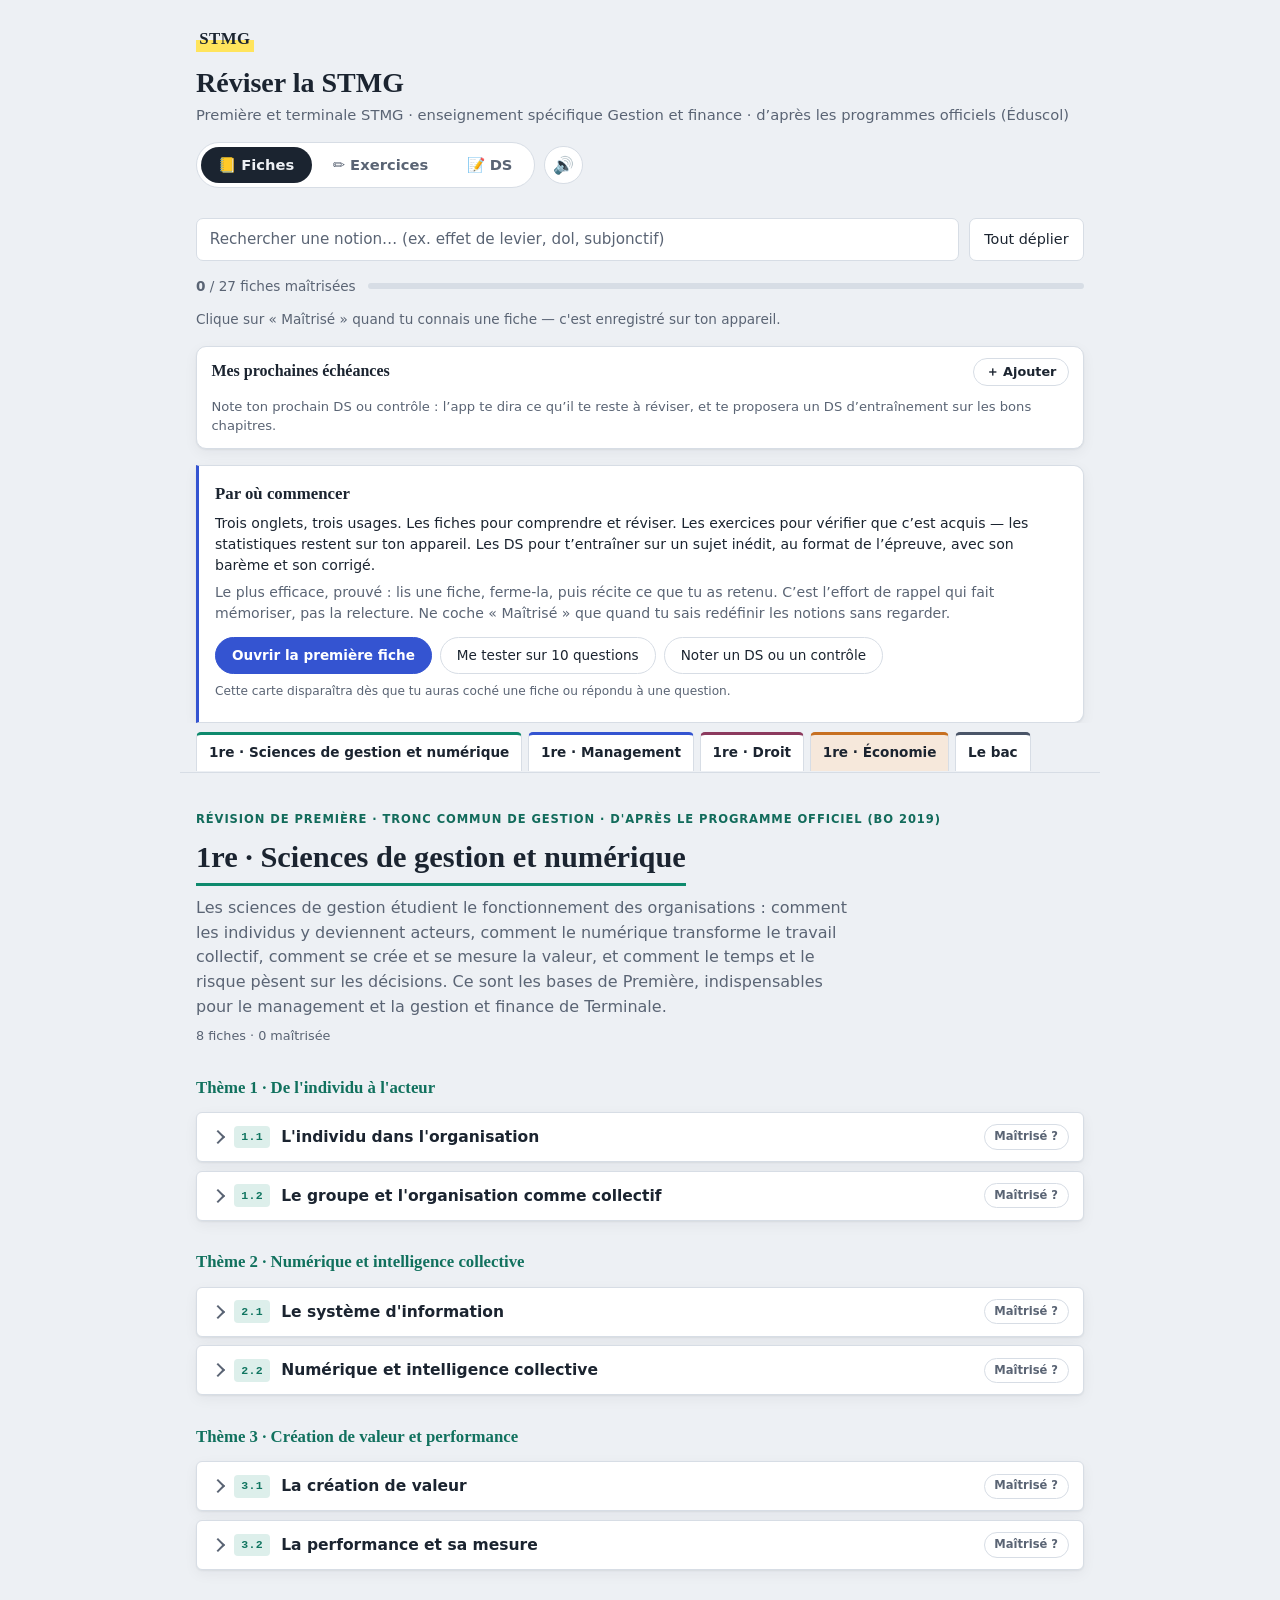
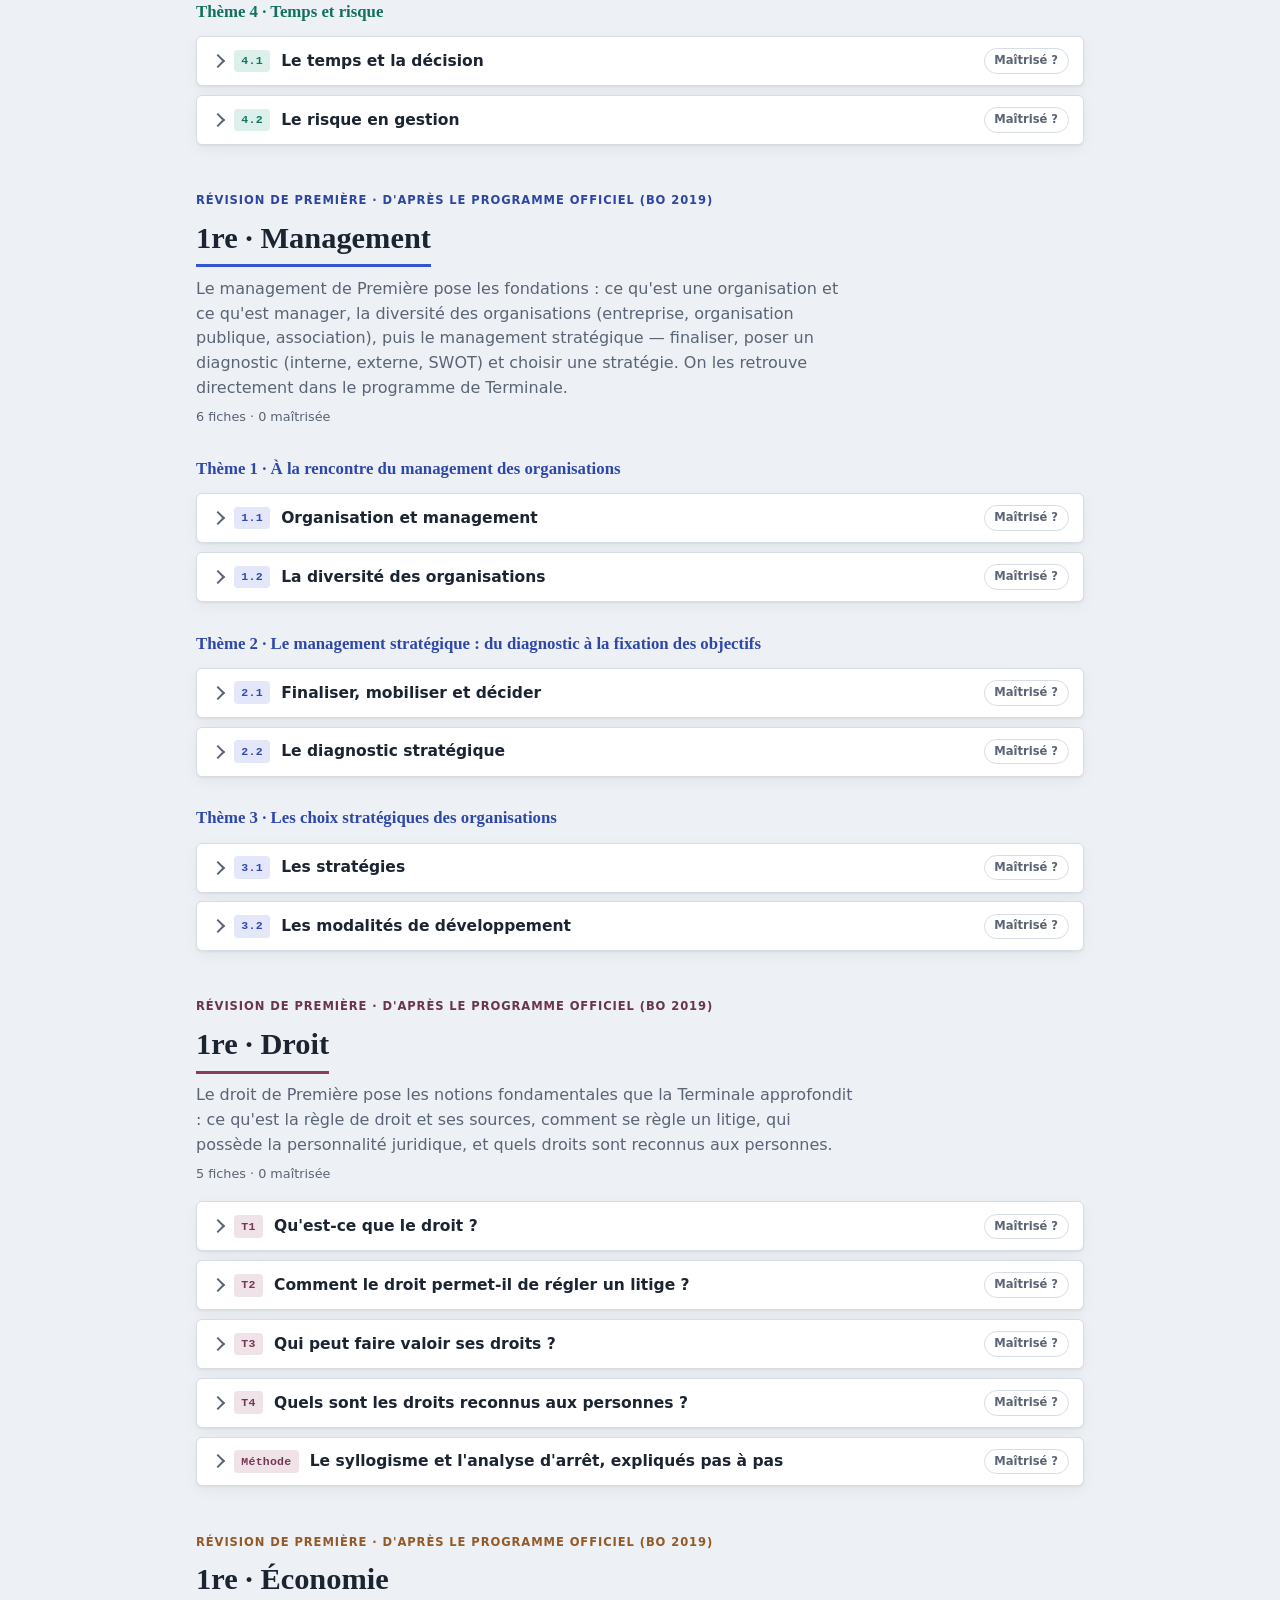
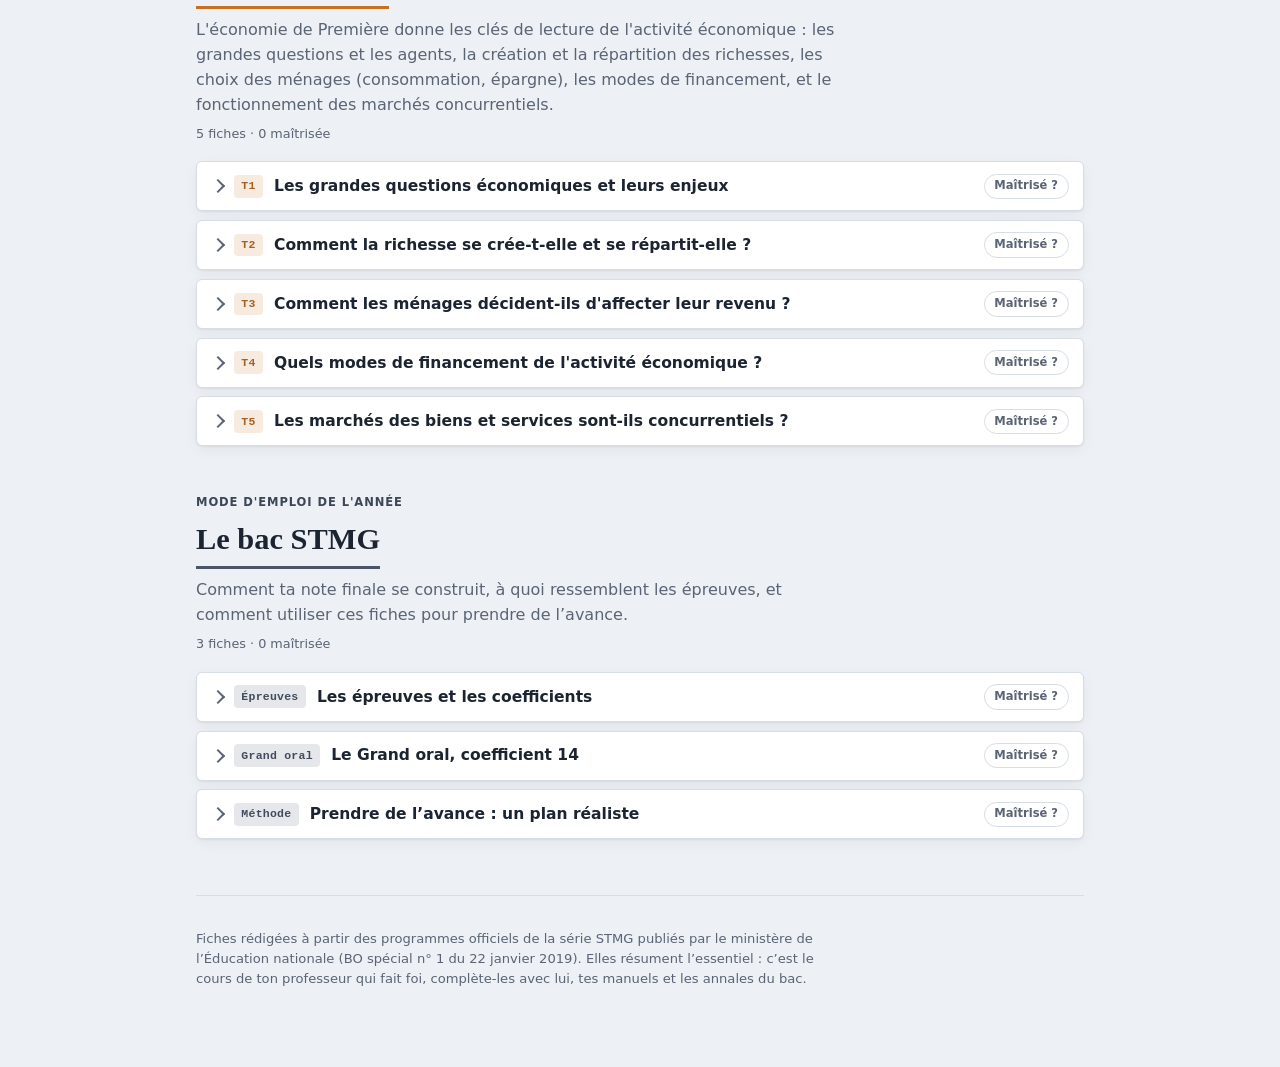
==== commit df97a28a: "Sauvegarde de la progression (export/import, sans la clé ni la licence) ; mention IA obligatoire à c" ====
--- a/1re-7b2f91/index.html
+++ b/1re-7b2f91/index.html
@@ -383,6 +383,24 @@
   border:1px solid var(--line); background:transparent; color:var(--ink)}
 #ech-modal .acts .ok{background:var(--acc-main,#3454D1); border-color:var(--acc-main,#3454D1); color:#fff; font-weight:600}
 
+/* ---------- sauvegarde de la progression ---------- */
+#sauve-modal{position:fixed; inset:0; background:rgba(10,14,25,.6); z-index:99; display:flex; align-items:center; justify-content:center; padding:18px}
+#sauve-modal .box{background:var(--card); color:var(--ink); border-radius:16px; padding:18px; max-width:460px; width:100%;
+  max-height:88vh; overflow-y:auto; box-shadow:0 14px 50px rgba(0,0,0,.35)}
+#sauve-modal h3{margin:0 0 .5rem; font-size:1.05rem}
+#sauve-modal p{margin:.4rem 0; font-size:.85rem; line-height:1.5}
+#sauve-modal .sauve-note{color:var(--muted); font-size:.78rem}
+#sauve-modal .sauve-imp{display:block; margin:.9rem 0 .3rem; font-size:.8rem; font-weight:600; color:var(--muted)}
+#sauve-modal .sauve-imp input{display:block; margin-top:.35rem; font:inherit; font-size:.82rem; max-width:100%}
+#sauve-modal .sauve-fus{display:flex; gap:.5rem; align-items:flex-start; font-size:.8rem; color:var(--muted); margin:.3rem 0}
+#sauve-modal .sauve-fus input{margin:.15rem 0 0; min-width:16px}
+#sauve-modal .sauve-err{color:var(--bad,#B23A32); font-size:.8rem; min-height:1rem}
+#sauve-modal .sauve-ok{color:var(--ok,#0E8A6D); font-size:.8rem; min-height:1rem}
+#sauve-modal .acts{display:flex; gap:.5rem; justify-content:flex-end; margin-top:.6rem}
+#sauve-modal .acts button{border-radius:9px; padding:9px 16px; font:inherit; font-size:.88rem; cursor:pointer;
+  border:1px solid var(--line); background:transparent; color:var(--ink)}
+#sauve-modal .acts .ok{background:var(--acc-main,#3454D1); border-color:var(--acc-main,#3454D1); color:#fff; font-weight:600}
+
 /* ---------- accueil du premier jour ---------- */
 .debut{margin:1rem 0 0; padding:.9rem 1rem 1rem; background:var(--card); border:1px solid var(--line);
   border-left:3px solid var(--acc-main,#3454D1); border-radius:0 10px 10px 0; box-shadow:var(--shadow)}
@@ -477,6 +495,9 @@
 .ds-partie{margin-top:1.2rem}
 .ds-partie h3{margin:0 0 .4rem;font-size:1.05rem;border-bottom:2px solid var(--line);padding-bottom:.3rem}
 .ds-consigne{color:var(--muted);font-size:.9rem;margin:.2rem 0}
+.ds-ia{margin:.5rem 0 0;padding:.5rem .7rem;font-size:.78rem;line-height:1.45;border-radius:8px;
+  background:rgba(52,84,209,.10);border:1px solid var(--line);color:var(--ink)}
+.ds-prev{margin:.25rem 0 .6rem;font-size:.74rem;line-height:1.4;color:var(--muted)}
 .ds-doc{margin:.7rem 0;padding:.7rem .9rem;border-left:3px solid var(--muted);background:var(--card);border-radius:0 8px 8px 0;font-size:.92rem}
 .ds-doc p{margin:.3rem 0}
 .ds-q{margin:.8rem 0;padding:.8rem;background:var(--card);border:1px solid var(--line);border-radius:10px}
@@ -2234,7 +2255,7 @@
 
   let formulaireEcheance = null;   // rempli par le module des échéances, utilisé par l'accueil
 
-  /* ================= échéances : echeances.json est poussé par la synchro de l'organisme =================
+  /* ================= échéances : echeances.enc.json (chiffré) est poussé par la synchro =================
      Format : {maj, tableau, items:[{id,title,matiere,kind,due,time,chapitre:[ids],steps,stepsDone}]}
      chapitre = id de fiche (droit1-2) ou de matière (droit1). Tout raisonne sur l'heure réelle. */
   (function(){
@@ -2610,24 +2631,26 @@
     '.coach-btn{border:1.5px dashed var(--acc,#3454D1);background:transparent;color:inherit;border-radius:10px;padding:8px 14px;font:inherit;font-size:.85rem;cursor:pointer;opacity:.85}' +
     '.coach-btn:hover{opacity:1;background:rgba(52,84,209,.06)}' +
     '#coach-toast{position:fixed;left:50%;bottom:24px;transform:translateX(-50%);background:#1c2433;color:#fff;padding:10px 18px;border-radius:12px;font-size:.85rem;z-index:99;max-width:88vw;text-align:center;box-shadow:0 6px 24px rgba(0,0,0,.25)}' +
-    '.coach-chat{margin-top:10px;border:1px solid rgba(52,84,209,.3);border-radius:12px;padding:10px;text-align:left;background:rgba(52,84,209,.04)}' +
+    '.coach-chat{margin-top:10px;border:1px solid var(--line);border-radius:12px;padding:10px;text-align:left;background:var(--bg)}' +
     '.coach-log{max-height:320px;overflow-y:auto;display:flex;flex-direction:column;gap:8px}' +
     '.coach-msg{padding:8px 12px;border-radius:10px;font-size:.88rem;line-height:1.45;white-space:pre-wrap;word-break:break-word}' +
     '.coach-msg.moi{align-self:flex-end;background:var(--acc,#3454D1);color:#fff;max-width:85%}' +
-    '.coach-msg.prof{align-self:flex-start;background:#fff;border:1px solid rgba(0,0,0,.08);max-width:95%}' +
+    '.coach-msg.prof{align-self:flex-start;background:var(--card);color:var(--ink);border:1px solid var(--line);max-width:95%}' +
     '.coach-bar{display:flex;gap:6px;margin-top:8px}' +
-    '.coach-bar input{flex:1;min-width:0;border:1px solid rgba(0,0,0,.2);border-radius:9px;padding:8px 10px;font:inherit;font-size:.88rem}' +
+    '.coach-bar input{flex:1;min-width:0;border:1px solid var(--line);border-radius:9px;padding:8px 10px;font:inherit;font-size:.88rem;background:var(--bg);color:var(--ink)}' +
     '.coach-send{border:0;border-radius:9px;background:var(--acc,#3454D1);color:#fff;padding:0 14px;font-size:1rem;cursor:pointer}' +
+    '.coach-ia{margin:0 0 8px;padding:6px 10px;font-size:.76rem;line-height:1.4;border-radius:8px;background:rgba(52,84,209,.10);border:1px solid var(--line);color:var(--ink)}' +
+    '.coach-prev{margin:6px 0 0;font-size:.72rem;line-height:1.4;color:var(--muted)}' +
     '.coach-alt{margin:6px 0 0;font-size:.72rem;opacity:.65;text-align:center}' +
     '.coach-alt a{color:inherit}' +
     '.ia-row{margin:4px 0 14px;text-align:center;font-size:.82rem;opacity:.9}' +
-    '.ia-row button{border:1px solid rgba(0,0,0,.2);background:transparent;color:inherit;border-radius:9px;padding:5px 11px;font:inherit;font-size:.8rem;cursor:pointer;margin-left:8px}' +
+    '.ia-row button{border:1px solid var(--line);background:transparent;color:inherit;border-radius:9px;padding:5px 11px;font:inherit;font-size:.8rem;cursor:pointer;margin-left:8px}' +
     '#ia-modal{position:fixed;inset:0;background:rgba(10,14,25,.55);z-index:98;display:flex;align-items:center;justify-content:center;padding:18px}' +
-    '#ia-modal .box{background:#fff;color:#1c2433;border-radius:16px;padding:20px;max-width:460px;width:100%;max-height:88vh;overflow-y:auto;box-shadow:0 14px 50px rgba(0,0,0,.3)}' +
+    '#ia-modal .box{background:var(--card);color:var(--ink);border-radius:16px;padding:20px;max-width:460px;width:100%;max-height:88vh;overflow-y:auto;box-shadow:0 14px 50px rgba(0,0,0,.35)}' +
     '#ia-modal h3{margin:0 0 10px}#ia-modal p{font-size:.85rem;line-height:1.5;margin:8px 0}' +
-    '#ia-modal input{width:100%;box-sizing:border-box;border:1px solid rgba(0,0,0,.25);border-radius:9px;padding:9px 11px;font:inherit;font-size:.85rem;margin:6px 0}' +
+    '#ia-modal input{width:100%;box-sizing:border-box;border:1px solid var(--line);border-radius:9px;padding:9px 11px;font:inherit;font-size:.85rem;margin:6px 0;background:var(--bg);color:var(--ink)}' +
     '#ia-modal .acts{display:flex;gap:8px;justify-content:flex-end;margin-top:12px}' +
-    '#ia-modal .acts button{border-radius:9px;padding:8px 14px;font:inherit;font-size:.85rem;cursor:pointer;border:1px solid rgba(0,0,0,.2);background:transparent}' +
+    '#ia-modal .acts button{border-radius:9px;padding:8px 14px;font:inherit;font-size:.85rem;cursor:pointer;border:1px solid var(--line);background:transparent;color:var(--ink)}' +
     '#ia-modal .acts .ok{background:#3454D1;border-color:#3454D1;color:#fff}' +
     '#ia-status{font-size:.8rem;margin-top:6px}';
   document.head.appendChild(coachCss);
@@ -2658,7 +2681,7 @@
     b.textContent = label;
     b.addEventListener('click', function(){
       snd.click();
-      if (iaKey()){ openCoach(row, ctx); return; }
+      if (iaDisponible()){ openCoach(row, ctx); return; }
       const p = coachPrompt(ctx.q, ctx.afterWrong, ctx.my, ctx.right);
       try { navigator.clipboard.writeText(p); } catch(e){}
       if (COACH_URL){
@@ -2711,12 +2734,43 @@
     return c;
   }
 
-  async function iaStream(messages, onDelta, opts){
+  /* Deux chemins possibles vers l'IA, et un seul endroit qui choisit :
+     - RELAIS de l'éditeur (édition vendue) : c'est sa clé qui est utilisée, l'élève n'ouvre de compte nulle part.
+       Indispensable, parce que les conditions des fournisseurs d'IA exigent 18 ans du titulaire du compte.
+     - CLÉ PERSONNELLE (l'édition perso, et l'option avancée d'un client) : appel direct au fournisseur.
+     Voir commercial/relais/CAHIER-DES-CHARGES.md pour le contrat de l'interface. */
+  const K_LICENCE = 'stmg:licence';
+  function licence(){ try { return localStorage.getItem(K_LICENCE) || ''; } catch(e){ return ''; } }
+  function parRelais(){ return !!(CFG.relaisIA && licence()); }
+  function iaDisponible(){ return parRelais() || !!iaKey(); }
+
+  const ERR_RELAIS = {
+    licence_absente: 'LICENCE', licence_invalide: 'LICENCE', licence_expiree: 'LICENCE_EXPIREE',
+    licence_revoquee: 'LICENCE_REVOQUEE', quota_jour: 'QUOTA_JOUR', quota_mois: 'QUOTA_MOIS',
+    trop_vite: 'TROP_VITE', plafond_editeur: 'INDISPONIBLE', fournisseur: 'QUOTA', requete_invalide: 'BUG'
+  };
+
+  async function appelIa(messages, opts){
+    const o = opts || {};
+    if (parRelais()){
+      const r = await fetch(CFG.relaisIA.replace(/\/$/, '') + '/api/ia', {
+        method: 'POST', headers: { 'content-type': 'application/json' },
+        body: JSON.stringify({ licence: licence(), tache: o.tache || 'coach', messages: messages,
+          json: !!(o.extras && o.extras.response_format), web: o.model === GROQ_WEB,
+          max: (o.extras && o.extras.max_completion_tokens) || 3000 })
+      });
+      if (!r.ok){
+        let j = {}; try { j = await r.json(); } catch(e){}
+        const err = new Error(ERR_RELAIS[j.erreur] || 'HTTP ' + r.status);
+        err.statut = r.status; err.detail = j.erreur || ''; err.retryApres = j.retryApres || 0; throw err;
+      }
+      return r;
+    }
     const cle = iaKey();
     if (!cle) throw new Error('PAS_DE_CLE');
-    const model = (opts && opts.model) || GROQ_MODEL;
+    const model = o.model || GROQ_MODEL;
     const body = Object.assign({ model: model, messages: messages, stream: true, max_completion_tokens: 3000 },
-      model === GROQ_MODEL ? { reasoning_effort: 'low' } : {}, (opts && opts.extras) || {});
+      model === GROQ_MODEL ? { reasoning_effort: 'low' } : {}, o.extras || {});
     const r = await fetch(GROQ_URL, {
       method: 'POST',
       headers: { 'content-type': 'application/json', 'authorization': 'Bearer ' + cle },
@@ -2727,6 +2781,11 @@
       const err = new Error(r.status === 401 ? 'CLE_INVALIDE' : r.status === 429 ? 'QUOTA' : 'HTTP ' + r.status);
       err.statut = r.status; err.detail = msg; throw err;
     }
+    return r;
+  }
+
+  async function iaStream(messages, onDelta, opts){
+    const r = await appelIa(messages, opts);
     const reader = r.body.getReader(), dec = new TextDecoder();
     let buf = '', texte = '';
     for (;;){
@@ -2747,6 +2806,13 @@
     return s.replace(/<\/?think>/gi, '').trim();
   }
   function iaErreur(e){
+    if (e.message === 'LICENCE') return 'Ta licence n’est pas valide : vérifie-la dans ⚙️ IA.';
+    if (e.message === 'LICENCE_EXPIREE') return 'Ta licence est arrivée à échéance.';
+    if (e.message === 'LICENCE_REVOQUEE') return 'Cette licence a été désactivée. Écris-nous si c’est une erreur.';
+    if (e.message === 'QUOTA_JOUR') return 'Tu as atteint ta limite d’IA du jour. Elle repart demain matin.';
+    if (e.message === 'QUOTA_MOIS') return 'Tu as atteint ta limite d’IA du mois.';
+    if (e.message === 'TROP_VITE') return 'Doucement : attends ' + Math.max(1, e.retryApres || 3) + ' seconde' + ((e.retryApres || 3) > 1 ? 's' : '') + ' avant de relancer.';
+    if (e.message === 'INDISPONIBLE') return 'L’IA est momentanément indisponible. Réessaie plus tard.';
     if (e.message === 'PAS_DE_CLE') return 'Pas de clé IA : ouvre ⚙️ IA depuis l’accueil des exercices.';
     if (e.message === 'CLE_INVALIDE') return 'Clé Groq invalide : vérifie-la dans ⚙️ IA (accueil des exercices).';
     if (e.message === 'QUOTA') return 'Quota atteint pour l’instant — réessaie dans une minute.';
@@ -2757,19 +2823,27 @@
   function openCoach(row, ctx){
     if (row._chat){ row._chat.remove(); row._chat = null; return; }
     const box = document.createElement('div'); box.className = 'coach-chat';
+    // Article 50 du règlement européen sur l'IA, applicable depuis le 2 août 2026 : l'utilisateur doit être
+    // informé qu'il s'adresse à une IA, de façon claire et distinguable, à L'OUVERTURE DE CHAQUE session.
+    const avis = document.createElement('p'); avis.className = 'coach-ia';
+    avis.appendChild(document.createTextNode('🤖 Tu discutes avec une intelligence artificielle, pas avec un professeur. Elle peut se tromper : vérifie dans ta fiche ou ton cours.'));
+    box.appendChild(avis);
     const log = document.createElement('div'); log.className = 'coach-log';
     const bar = document.createElement('div'); bar.className = 'coach-bar';
     const inp = document.createElement('input'); inp.type = 'text'; inp.placeholder = 'Réponds ou pose ta question…'; inp.setAttribute('enterkeyhint', 'send');
     const go = document.createElement('button'); go.type = 'button'; go.className = 'coach-send'; go.textContent = '➤';
+    // Ce que l'élève tape part réellement chez un tiers : il doit le savoir AVANT de taper, pas dans les CGU.
+    const prev = document.createElement('p'); prev.className = 'coach-prev';
+    prev.textContent = 'Ce que tu écris ici part chez notre fournisseur d’IA pour obtenir la réponse. N’y mets ni ton nom, ni ton adresse, ni rien de personnel.';
     const alt = document.createElement('p'); alt.className = 'coach-alt';
-    alt.appendChild(document.createTextNode('IA en direct (Groq, ta clé)'));
+    alt.appendChild(document.createTextNode(parRelais() ? 'IA en direct (incluse dans ta licence)' : 'IA en direct (ta clé, sur cet appareil)'));
     if (COACH_URL){
       const altA = document.createElement('a'); altA.href = COACH_URL; altA.target = '_blank'; altA.textContent = 'ouvrir plutôt mon projet Claude';
       alt.appendChild(document.createTextNode(' · '));
       alt.appendChild(altA);
     }
     bar.appendChild(inp); bar.appendChild(go);
-    box.appendChild(log); box.appendChild(bar); box.appendChild(alt);
+    box.appendChild(log); box.appendChild(bar); box.appendChild(prev); box.appendChild(alt);
     row.parentNode.insertBefore(box, row.nextSibling);
     row._chat = box;
 
@@ -2854,7 +2928,111 @@
       pb.addEventListener('click', function(){ snd.click(); ouvrirProfil(false); });
       iaRow.appendChild(pb);
     }
-  }
+    const sb = document.createElement('button'); sb.type = 'button'; sb.textContent = '💾 Sauvegarde';
+    sb.title = 'Exporter ou réimporter ta progression';
+    sb.addEventListener('click', function(){ snd.click(); ouvrirSauvegarde(); });
+    iaRow.appendChild(sb);
+  }
+
+  /* ================= sauvegarde de la progression =================
+     Tout vit dans le navigateur : vider ses données ou changer d'appareil efface tout. Un fichier suffit
+     à s'en protéger, et il n'y a rien à téléverser nulle part. La clé d'IA et la licence ne sont PAS
+     exportées : ce sont des secrets, ils n'ont pas à circuler dans un fichier qu'on s'envoie. */
+  const CLES_SAUVEGARDE = ['stmg-fiches-done', 'stmg-quiz-stats', 'stmg-quiz-revoir', 'stmg-echeances',
+    'stmg-ds-hist', 'stmg-ds-tags', 'stmg-ds-last', 'stmg-son', 'stmg:profil:v1'];
+
+  function exporterProgression(){
+    const d = { app: 'stmg', version: 1, edition: CFG.edition, donnees: {} };
+    CLES_SAUVEGARDE.forEach(function(k){
+      try { const v = localStorage.getItem(k); if (v !== null) d.donnees[k] = v; } catch(e){}
+    });
+    return d;
+  }
+
+  function importerProgression(d, fusionner){
+    if (!d || d.app !== 'stmg' || !d.donnees) throw new Error('FICHIER');
+    let n = 0;
+    Object.keys(d.donnees).forEach(function(k){
+      if (CLES_SAUVEGARDE.indexOf(k) === -1) return;          // on n'écrit que des clés connues
+      try {
+        if (fusionner && k === 'stmg-fiches-done'){
+          const a = load(k, []), b = JSON.parse(d.donnees[k]);
+          if (Array.isArray(a) && Array.isArray(b)){
+            const u = a.slice(); b.forEach(function(x){ if (u.indexOf(x) === -1) u.push(x); });
+            localStorage.setItem(k, JSON.stringify(u)); n++; return;
+          }
+        }
+        if (fusionner && k === 'stmg-quiz-stats'){
+          const a = load(k, {}) || {}, b = JSON.parse(d.donnees[k]) || {};
+          Object.keys(b).forEach(function(q){
+            const x = a[q], y = b[q];
+            a[q] = x ? { vu: (x.vu | 0) + (y.vu | 0), bon: (x.bon | 0) + (y.bon | 0) } : y;
+          });
+          localStorage.setItem(k, JSON.stringify(a)); n++; return;
+        }
+        localStorage.setItem(k, d.donnees[k]); n++;
+      } catch(e){}
+    });
+    return n;
+  }
+
+  function ouvrirSauvegarde(){
+    if (document.getElementById('sauve-modal')) return;
+    const ov = document.createElement('div'); ov.id = 'sauve-modal';
+    const box = document.createElement('div'); box.className = 'box';
+    const h = document.createElement('h3'); h.textContent = '💾 Ma progression';
+    const p1 = document.createElement('p');
+    p1.textContent = 'Tout est enregistré dans ce navigateur, et nulle part ailleurs : vider tes données ou changer de téléphone effacerait tout. Le fichier ci-dessous contient tes fiches cochées, tes statistiques, tes DS notés et tes échéances.';
+    const p2 = document.createElement('p'); p2.className = 'sauve-note';
+    p2.textContent = 'Ta clé d’IA et ta licence ne sont pas dans le fichier : ce sont des secrets, ils restent sur cet appareil.';
+    const err = document.createElement('p'); err.className = 'sauve-err';
+    const acts = document.createElement('div'); acts.className = 'acts';
+
+    const bExp = document.createElement('button'); bExp.type = 'button'; bExp.className = 'ok'; bExp.textContent = 'Enregistrer un fichier';
+    bExp.addEventListener('click', function(){
+      try {
+        const txt = JSON.stringify(exporterProgression(), null, 1);
+        const a = document.createElement('a');
+        a.href = URL.createObjectURL(new Blob([txt], { type: 'application/json' }));
+        a.download = 'ma-progression-stmg.json';
+        document.body.appendChild(a); a.click(); a.remove();
+        setTimeout(function(){ URL.revokeObjectURL(a.href); }, 4000);
+        err.className = 'sauve-ok'; err.textContent = 'Fichier enregistré. Garde-le : il te suffira à tout retrouver.';
+      } catch(e){ err.className = 'sauve-err'; err.textContent = 'L’enregistrement a échoué sur cet appareil.'; }
+    });
+
+    const lab = document.createElement('label'); lab.className = 'sauve-imp';
+    lab.appendChild(document.createTextNode('Reprendre un fichier'));
+    const inp = document.createElement('input'); inp.type = 'file'; inp.accept = 'application/json,.json';
+    const fus = document.createElement('label'); fus.className = 'sauve-fus';
+    const cb = document.createElement('input'); cb.type = 'checkbox'; cb.checked = true;
+    fus.appendChild(cb); fus.appendChild(document.createTextNode('Fusionner avec ce qui est déjà ici (décoche pour remplacer)'));
+    inp.addEventListener('change', function(){
+      const f = inp.files && inp.files[0]; if (!f) return;
+      if (f.size > 4e6){ err.className = 'sauve-err'; err.textContent = 'Ce fichier est trop gros pour être une sauvegarde.'; return; }
+      const fr = new FileReader();
+      fr.onload = function(){
+        let d = null;
+        try { d = JSON.parse(String(fr.result)); } catch(e){ err.className = 'sauve-err'; err.textContent = 'Ce fichier n’est pas lisible.'; return; }
+        try {
+          const n = importerProgression(d, cb.checked);
+          err.className = 'sauve-ok'; err.textContent = n + ' élément' + (n > 1 ? 's' : '') + ' repris. L’app se recharge…';
+          setTimeout(function(){ location.reload(); }, 900);
+        } catch(e){ err.className = 'sauve-err'; err.textContent = 'Ce fichier ne vient pas de cette application.'; }
+      };
+      fr.readAsText(f);
+    });
+    lab.appendChild(inp);
+
+    const bFer = document.createElement('button'); bFer.type = 'button'; bFer.textContent = 'Fermer';
+    bFer.addEventListener('click', function(){ ov.remove(); });
+    acts.appendChild(bFer); acts.appendChild(bExp);
+    box.appendChild(h); box.appendChild(p1); box.appendChild(p2); box.appendChild(lab); box.appendChild(fus);
+    box.appendChild(err); box.appendChild(acts);
+    ov.appendChild(box); document.body.appendChild(ov);
+    ov.addEventListener('click', function(e){ if (e.target === ov) ov.remove(); });
+  }
+
   function openIaModal(){
     if (document.getElementById('ia-modal')) return;
     const ov = document.createElement('div'); ov.id = 'ia-modal';
@@ -3087,10 +3265,13 @@
       clearInterval(tick); root.textContent = '';
       const head = el('div', 'ds-head'); head.appendChild(el('h2', null, '📝 DS et DS blancs'));
       head.appendChild(el('p', 'ds-lede', 'Un sujet différent à chaque fois, écrit à partir de TES fiches, au format de l’épreuve, avec le barème et le corrigé. L’app choisit les notions (jamais celles de tes derniers DS, et plus souvent tes chapitres faibles) ; l’IA rédige.'));
+      // Article 50 du règlement européen sur l'IA + précaution de fond : une note générée est un entraînement,
+      // jamais une évaluation. C'est aussi ce qu'exigent les conditions d'usage des fournisseurs d'IA.
+      head.appendChild(el('p', 'ds-ia', '🤖 Les sujets et les corrigés sont produits par une intelligence artificielle. C’est un entraînement : la note t’indique où tu en es, elle ne vaut pas une correction de professeur, et l’IA peut se tromper.'));
       root.appendChild(head);
       if (cur && cur.ds){ const r = el('div', 'ds-card ds-resume'); r.appendChild(el('strong', null, (cur.phase === 'corrige' ? 'Correction en cours : ' : 'DS en cours : ') + cur.ds.titre));
         const a = el('div', 'ds-acts'); a.appendChild(btn('Reprendre', 'ok', function(){ cur.phase === 'corrige' ? correction() : epreuve(); })); a.appendChild(btn('Abandonner', null, function(){ if (confirm('Abandonner ce DS ? Il ne sera pas enregistré.')){ cur = null; saveCur(); accueil(); } })); r.appendChild(a); root.appendChild(r); }
-      if (!iaKey()){ const k = el('div', 'ds-card'); k.appendChild(el('p', null, 'Il faut une clé IA gratuite (Groq) pour écrire des sujets inédits. C’est la même que pour le Coach IA : 2 minutes à configurer, elle reste sur ton appareil.'));
+      if (!iaDisponible()){ const k = el('div', 'ds-card'); k.appendChild(el('p', null, 'Il faut une clé IA gratuite (Groq) pour écrire des sujets inédits. C’est la même que pour le Coach IA : 2 minutes à configurer, elle reste sur ton appareil.'));
         k.appendChild(btn('⚙️ Configurer l’IA', 'ok', function(){ openIaModal(); const t = setInterval(function(){ if (!document.getElementById('ia-modal')){ clearInterval(t); accueil(); } }, 400); })); root.appendChild(k); }
 
       // suggestion d'après les prochaines évaluations
@@ -3133,7 +3314,7 @@
       const go = btn('Générer mon DS', 'ok ds-go', function(){
         const ids = Array.prototype.map.call(boxF.querySelectorAll('input:checked'), function(c){ return c.value; });
         if (!ids.length){ msg.textContent = 'Coche au moins un chapitre.'; return; }
-        if (!iaKey()){ msg.textContent = 'Configure d’abord la clé IA (bouton ci-dessus).'; return; }
+        if (!iaDisponible()){ msg.textContent = 'Configure d’abord la clé IA (bouton ci-dessus).'; return; }
         lancer({ sec: selSec.value, fiches: ids, format: fmt, faibles: cw.checked });
       });
       const msg = el('p', 'ds-msg'); form.appendChild(go); form.appendChild(msg); root.appendChild(form);
@@ -3151,7 +3332,7 @@
     }
 
     async function lancer(cfg){
-      if (!iaKey()){ accueil(); return; }
+      if (!iaDisponible()){ accueil(); return; }
       save('stmg-ds-last', { sec: cfg.sec, format: cfg.format });
       clearInterval(tick); root.textContent = '';
       const w = el('div', 'ds-card ds-wait'); w.appendChild(el('div', 'ds-spin')); const t = el('p', null, 'Je relis tes fiches…'); w.appendChild(t);
@@ -3182,7 +3363,10 @@
           const t = el('div', 'ds-q-t'); t.appendChild(el('span', 'ds-q-n', q.id.slice(1) + '.')); const en = el('div', 'ds-q-e'); paras(en, q.enonce); t.appendChild(en); t.appendChild(el('span', 'ds-q-p', fmtPts(q.points) + ' pt' + (q.points > 1 ? 's' : ''))); qd.appendChild(t);
           if (!avecCorrige){
             const ta = el('textarea', 'ds-ans'); ta.placeholder = 'Facultatif : tape ta réponse ici si tu veux que l’IA la corrige. Sinon, compose sur feuille comme au vrai DS.'; ta.value = cur.answers[q.id] || '';
+            ta.setAttribute('aria-describedby', 'ds-prev-' + q.id);
             ta.addEventListener('input', function(){ cur.answers[q.id] = ta.value; saveCur(); }); qd.appendChild(ta);
+            const pv = el('p', 'ds-prev', 'Si tu demandes la correction par l’IA, cette réponse part chez notre fournisseur d’IA. N’y mets pas ton nom.');
+            pv.id = 'ds-prev-' + q.id; qd.appendChild(pv);
           } else {
             if (cur.answers[q.id]){ const m = el('div', 'ds-mine'); m.appendChild(el('strong', null, 'Ta réponse')); paras(m, cur.answers[q.id]); qd.appendChild(m); }
             const c = el('div', 'ds-corr'); c.appendChild(el('strong', null, 'Corrigé')); paras(c, q.corrige); qd.appendChild(c);
@@ -3428,7 +3612,7 @@
     $('btn-retry').style.display = session.rates.length ? '' : 'none';
 
     const old = document.getElementById('ia-more'); if (old) old.remove();
-    if (iaKey() && session.fromFiche){
+    if (iaDisponible() && session.fromFiche){
       const chap = session.fromFiche, m = session.list[0].mat;
       const wrap = document.createElement('div'); wrap.id = 'ia-more'; wrap.className = 'coach-row';
       const b = document.createElement('button'); b.type = 'button'; b.className = 'coach-btn';
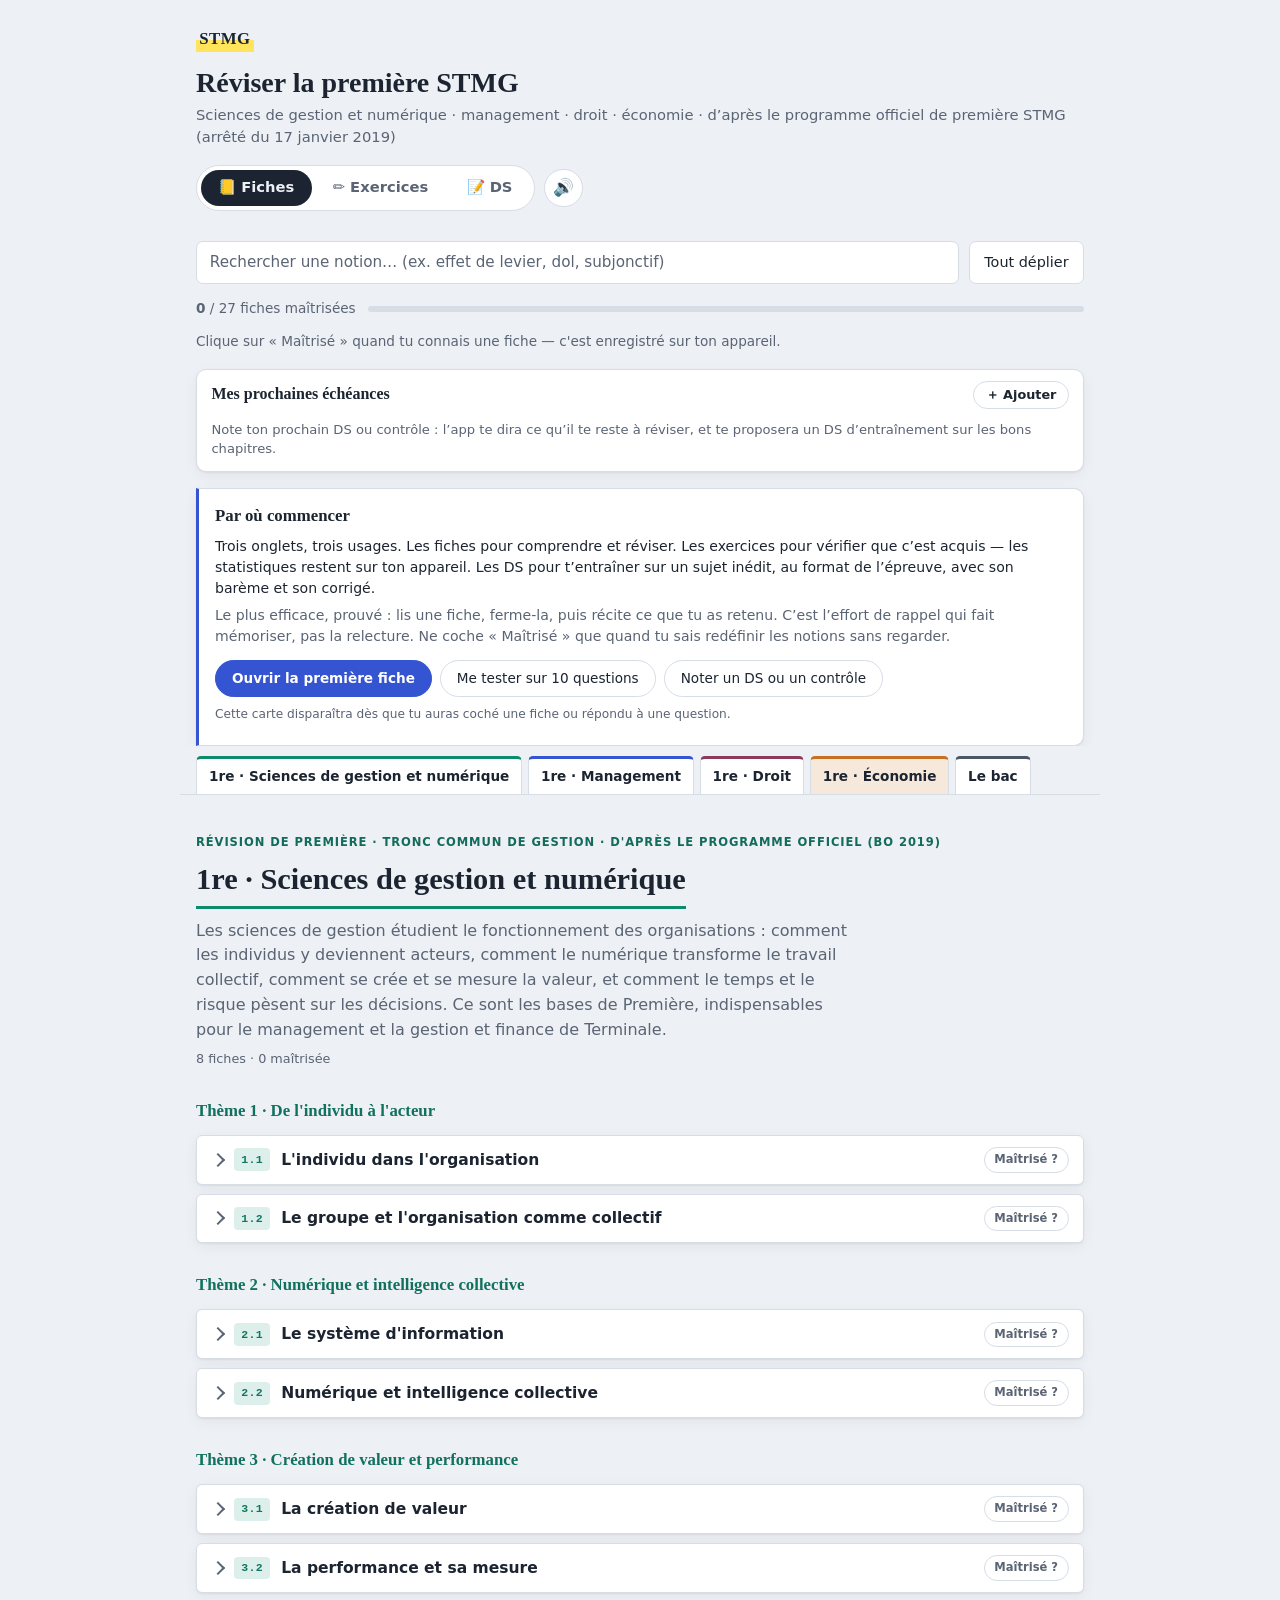
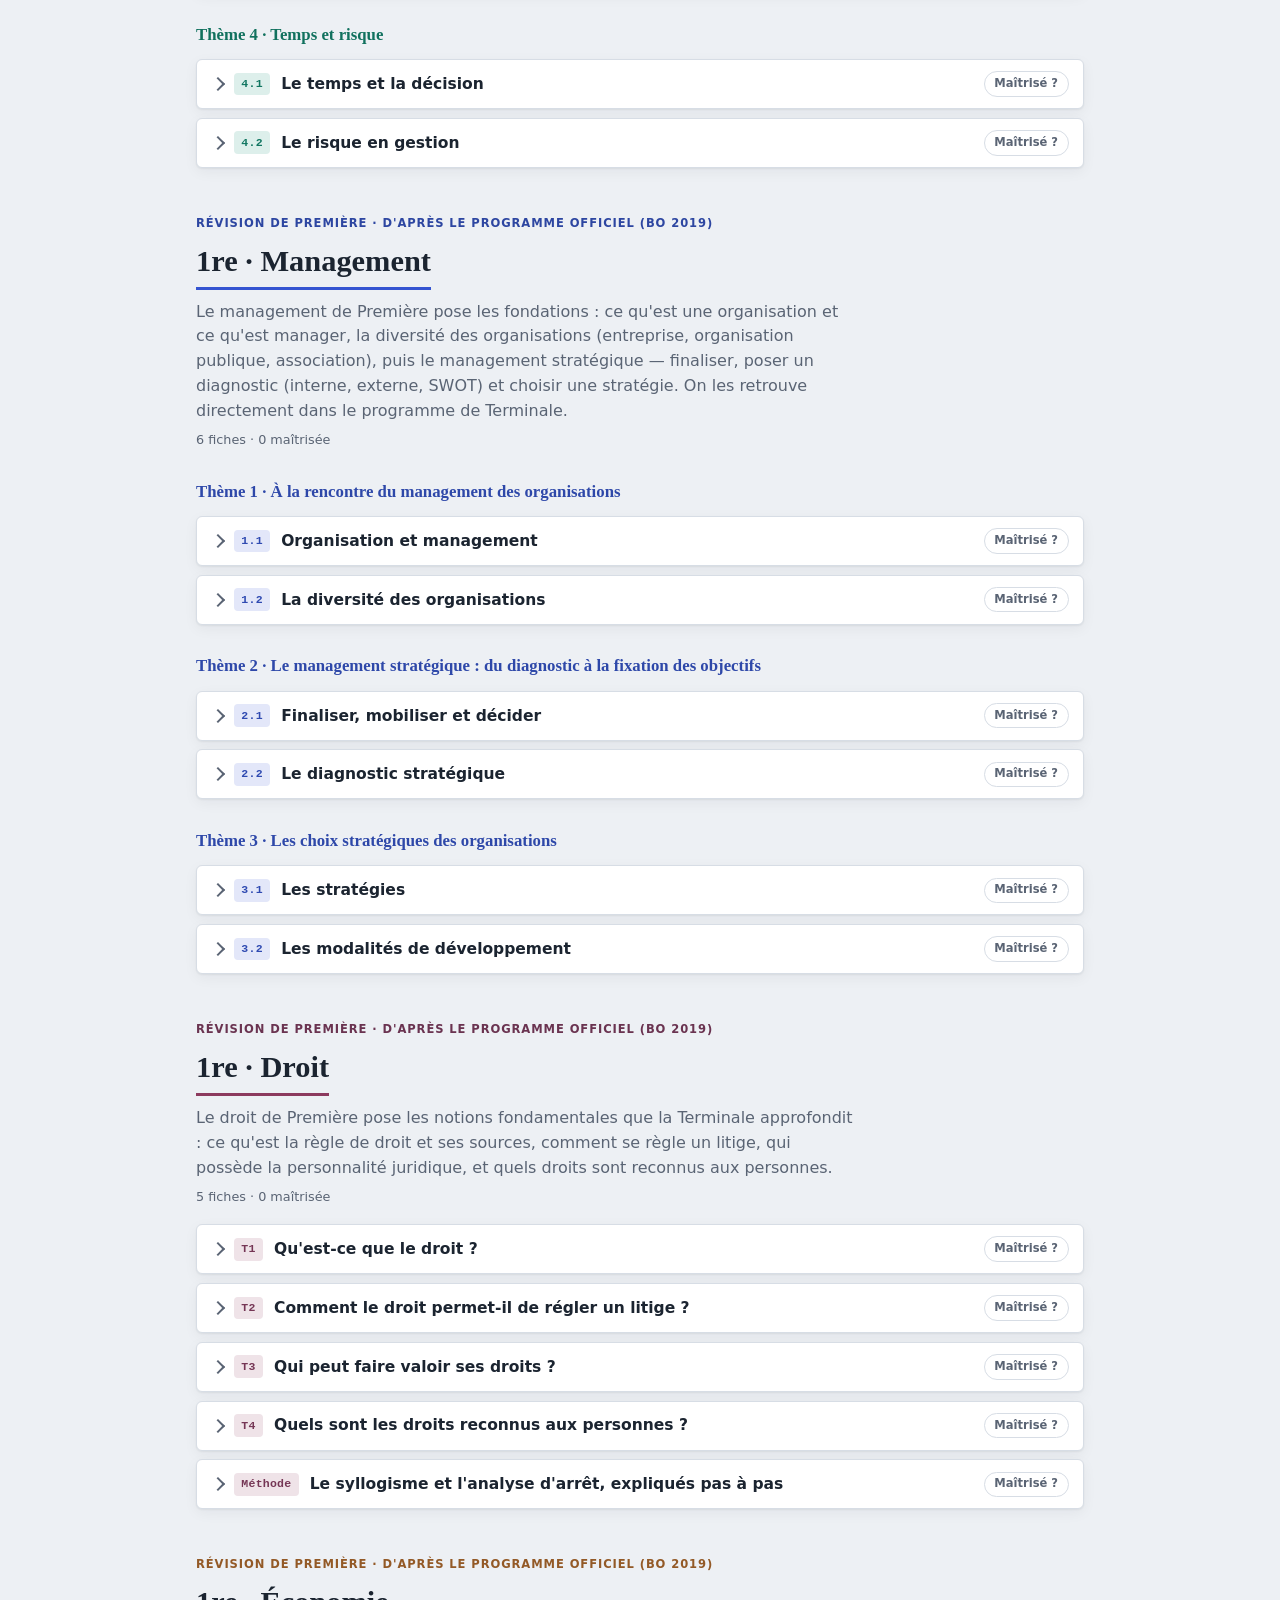
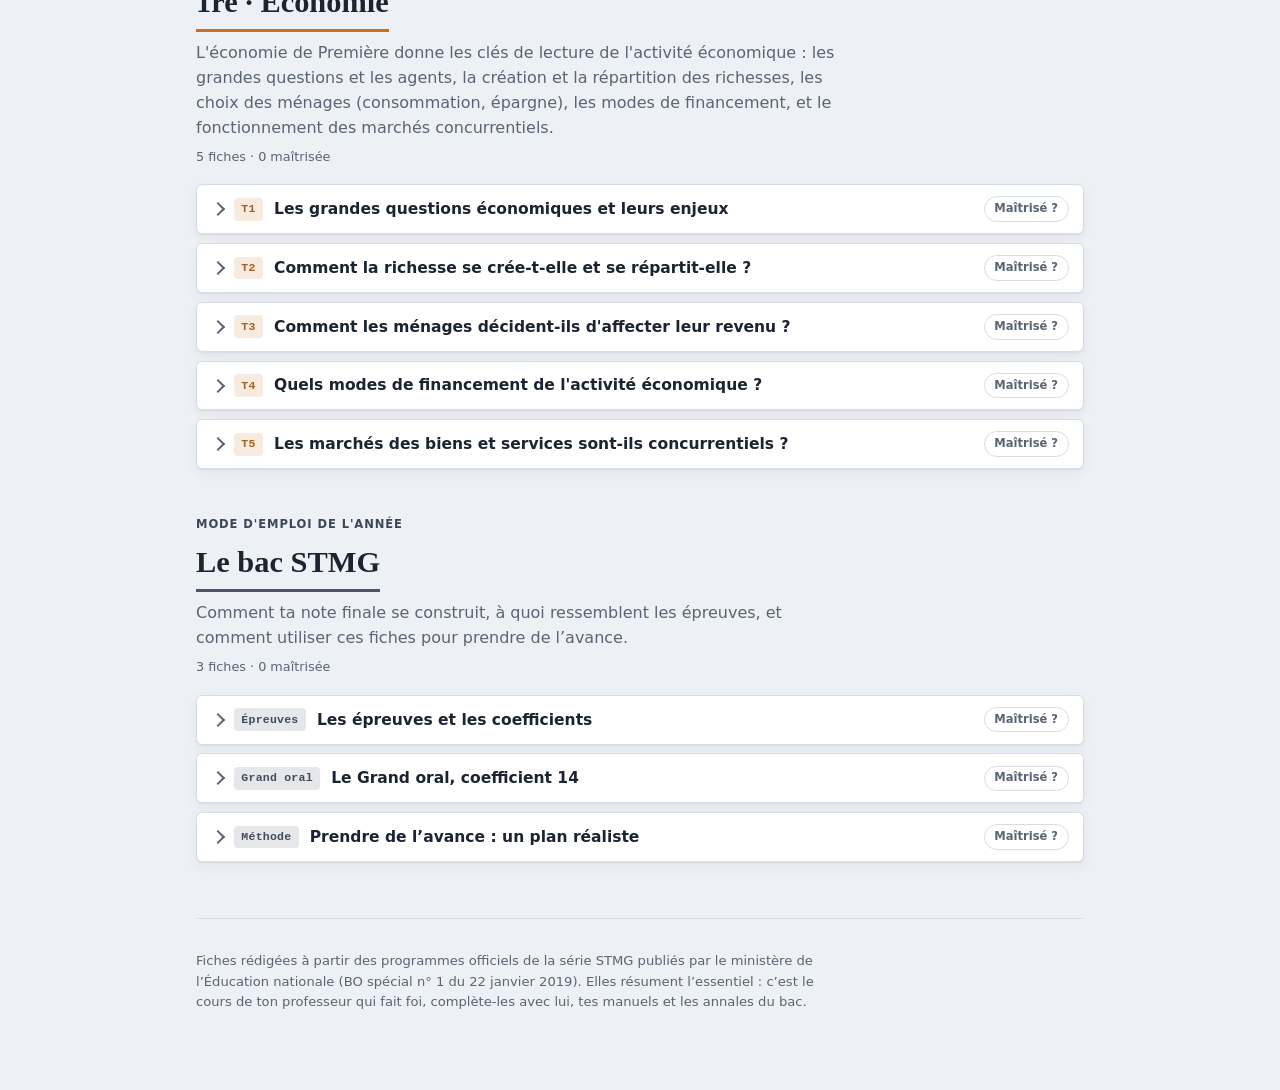
==== commit fd8886b5: "Édition première STMG : en-tête aligné sur le contenu réel (plus de promesse de terminale ni de spéc" ====
--- a/1re-7b2f91/index.html
+++ b/1re-7b2f91/index.html
@@ -521,8 +521,8 @@
   <div class="brand">
     <span class="brand-mark">STMG</span>
     <div>
-      <h1>Réviser la STMG</h1>
-      <p class="sub">Première et terminale STMG · enseignement spécifique Gestion et finance · d’après les programmes officiels (Éduscol)</p>
+      <h1>Réviser la première STMG</h1>
+      <p class="sub">Sciences de gestion et numérique · management · droit · économie · d’après le programme officiel de première STMG (arrêté du 17 janvier 2019)</p>
     </div>
   </div>
   <div class="mode-row">
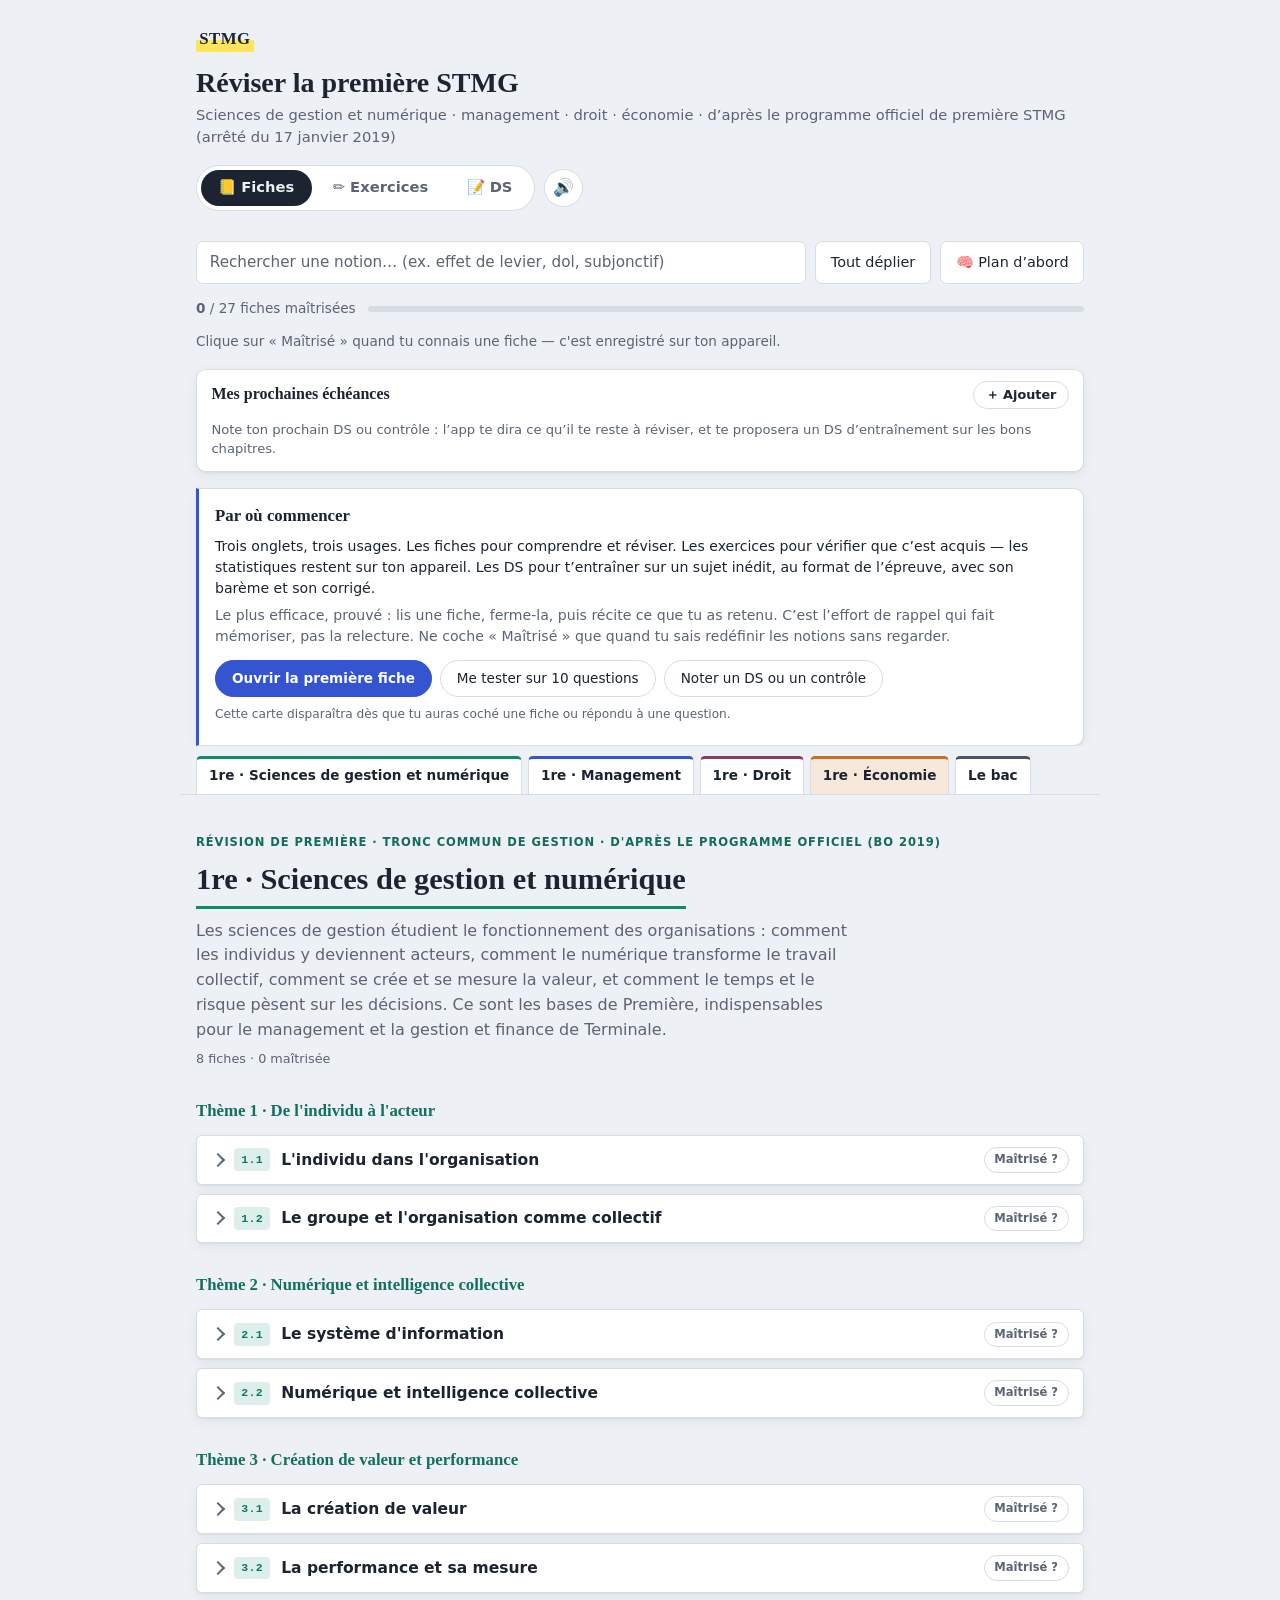
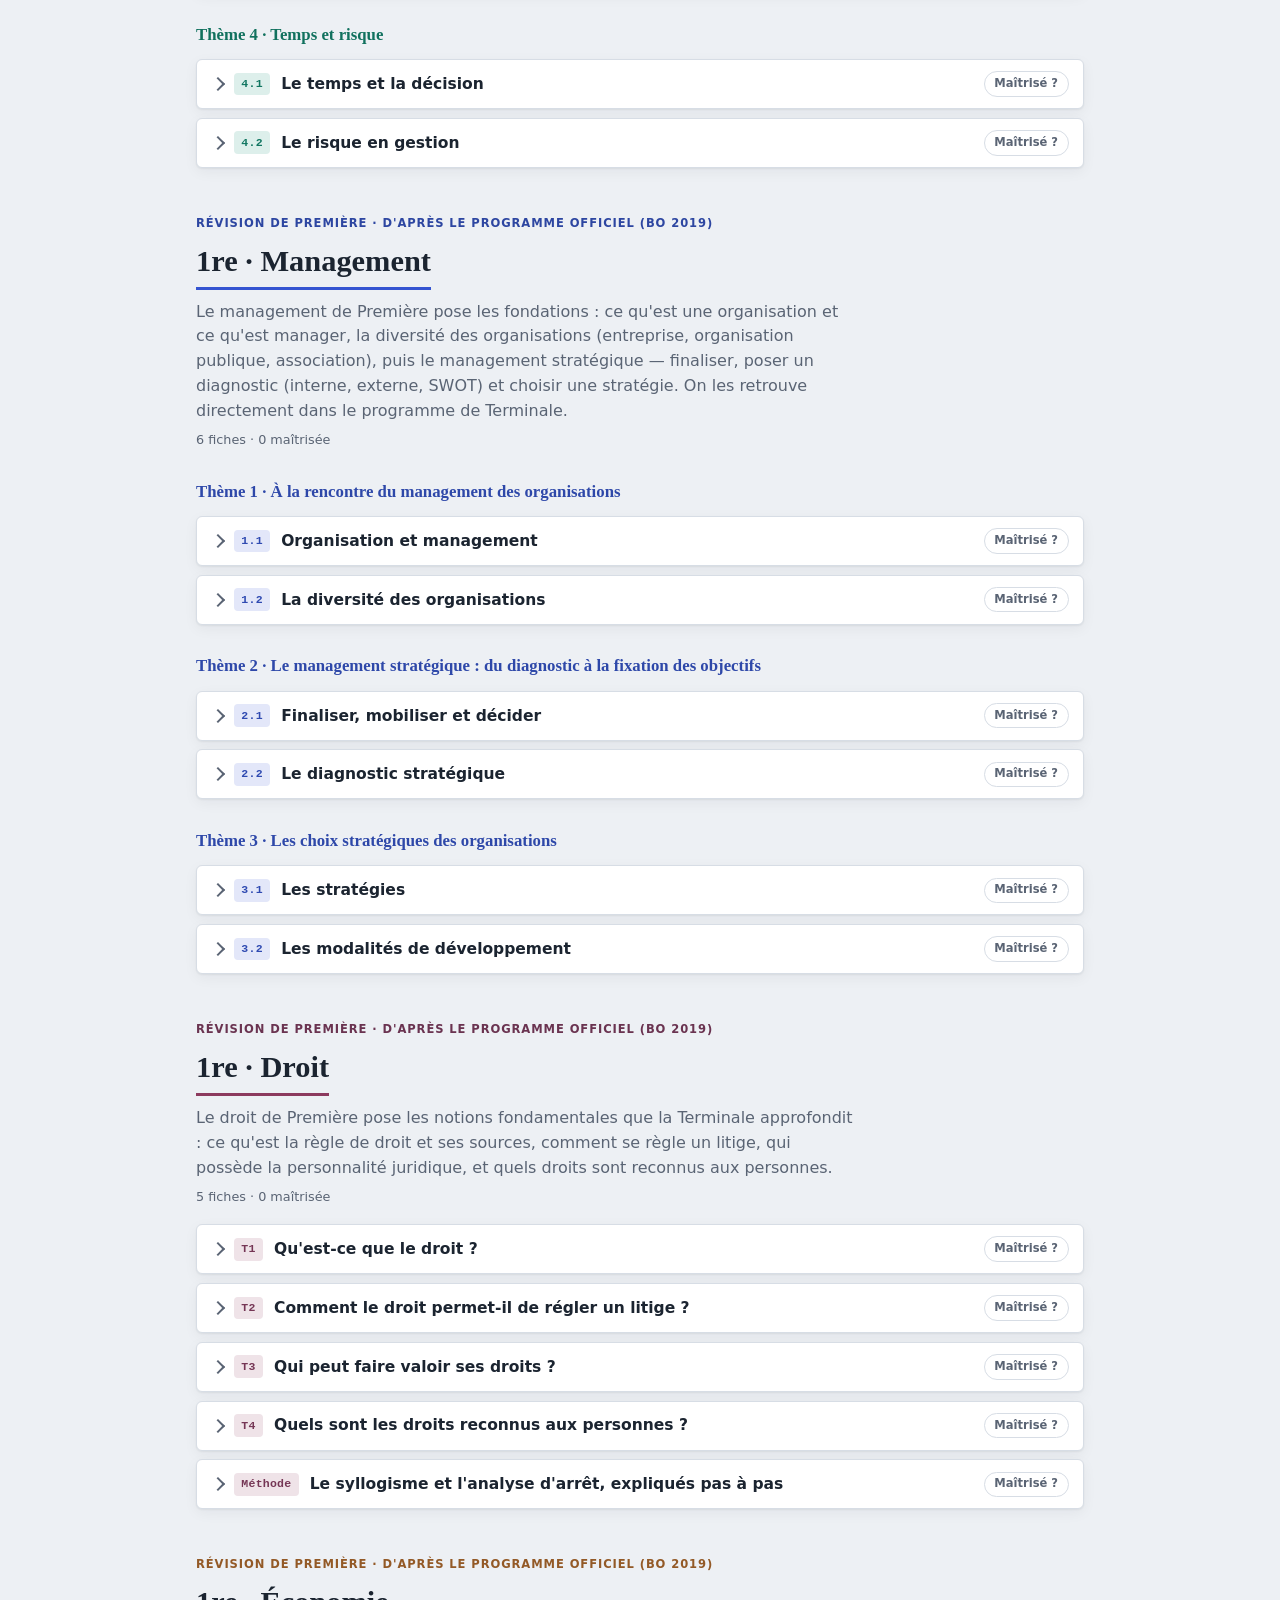
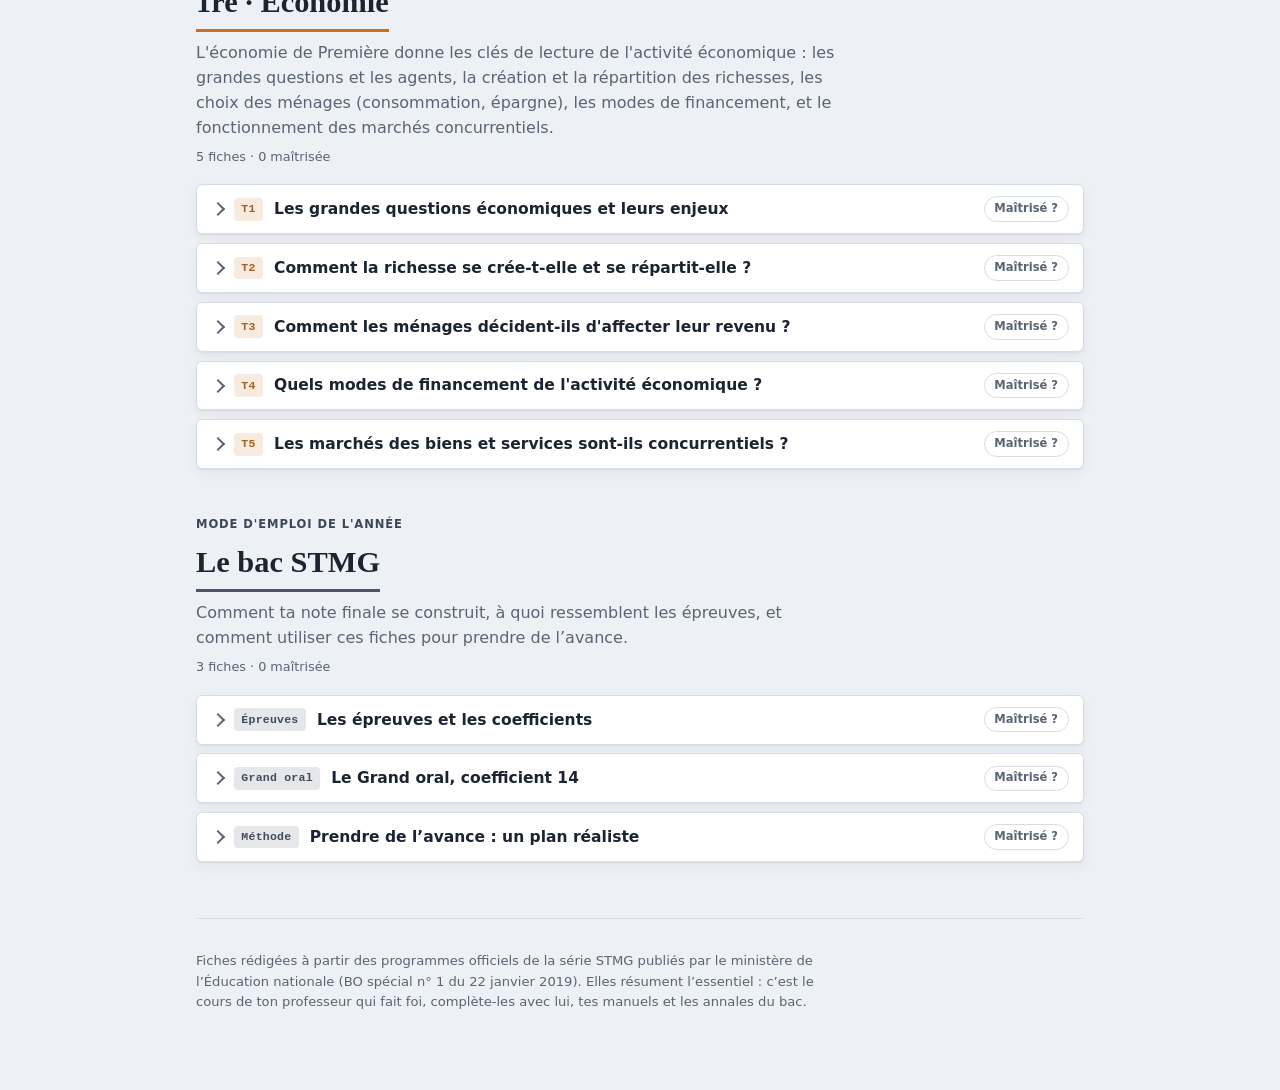
==== commit 0b3fe0ea: "Mise à jour" ====
--- a/1re-7b2f91/index.html
+++ b/1re-7b2f91/index.html
@@ -198,6 +198,42 @@
 }
 .train-btn:hover{background:color-mix(in srgb, var(--acc) 18%, var(--card))}
 
+/* ===== « Plan d'abord » : on apprend l'architecture, puis le détail =====
+   Une fiche en mode plan ne montre que son squelette ; le reste du corps est masqué
+   jusqu'à ce que l'élève déroule. Rien n'est supprimé : c'est un simple display:none,
+   donc la recherche, l'impression et les liens profonds continuent de fonctionner. */
+.fiche.plan-first .f-body > *:not(.fiche-plan){display:none}
+.fiche-plan{display:none}
+body.plan-actif .fiche-plan{display:block}
+.fiche-plan{
+  margin:.2rem 0 0; padding:.85rem 1rem; border-radius:12px;
+  border:1px dashed color-mix(in srgb, var(--acc) 45%, var(--line));
+  background:color-mix(in srgb, var(--acc) 7%, var(--card));
+}
+.fiche-plan .plan-t{
+  font-size:.7rem; font-weight:700; letter-spacing:.09em; text-transform:uppercase;
+  margin:0 0 .5rem; color:color-mix(in srgb, var(--acc) 80%, var(--ink));
+}
+.fiche-plan ol{margin:.1rem 0 .7rem; padding-left:1.35rem}
+.fiche-plan ol li{margin:.2rem 0; font-weight:600}
+.fiche-plan ol li span{font-weight:400; color:var(--muted)}
+.fiche-plan .plan-st{font-size:.78rem; font-weight:700; margin:.7rem 0 .25rem; color:var(--muted)}
+.fiche-plan .plan-notions{margin:0; font-size:.88rem; line-height:1.7}
+.fiche-plan .plan-notions b{font-weight:600}
+.fiche-plan .plan-vide{margin:.2rem 0; font-size:.88rem; color:var(--muted)}
+.plan-actions{display:flex; flex-wrap:wrap; gap:.45rem; margin-top:.85rem}
+.plan-btn{
+  font-size:.85rem; font-weight:600; padding:.5rem .9rem;
+  color:#fff; background:color-mix(in srgb, var(--acc) 82%, var(--ink));
+  border-color:transparent;
+}
+.plan-btn:hover{background:color-mix(in srgb, var(--acc) 95%, var(--ink))}
+.plan-btn.sec{color:color-mix(in srgb, var(--acc) 80%, var(--ink)); background:transparent; border-color:color-mix(in srgb, var(--acc) 40%, var(--line))}
+.plan-btn.sec:hover{background:color-mix(in srgb, var(--acc) 10%, var(--card))}
+#plan-mode.on{color:#fff; background:var(--ok); border-color:var(--ok)}
+.plan-back{display:none; margin-top:1.1rem}
+body.plan-actif .fiche:not(.plan-first) .plan-back{display:block}
+
 .tblwrap{overflow-x:auto; margin:.8rem 0}
 table.tbl{border-collapse:collapse; font-size:.88rem; min-width:min(100%, 480px)}
 .tbl th,.tbl td{border:1px solid var(--line); padding:.45rem .65rem; text-align:left; vertical-align:top}
@@ -341,6 +377,8 @@
 
 @media print{
   .tabs,.toolbar,.progress,.done-chip,.mode-row,.train-row,#view-quiz,#quiz,#end,#confetti{display:none}
+  body.plan-actif .fiche-plan{display:none}
+  .fiche.plan-first .f-body > *:not(.fiche-plan){display:revert}
   .fiche{box-shadow:none; break-inside:avoid}
   body{background:#fff; color:#000}
 }
@@ -498,6 +536,21 @@
 .ds-ia{margin:.5rem 0 0;padding:.5rem .7rem;font-size:.78rem;line-height:1.45;border-radius:8px;
   background:rgba(52,84,209,.10);border:1px solid var(--line);color:var(--ink)}
 .ds-prev{margin:.25rem 0 .6rem;font-size:.74rem;line-height:1.4;color:var(--muted)}
+
+/* ---------- dictée vocale et suppression dans le mode DS ---------- */
+.ds-dictee{display:flex;align-items:center;gap:.6rem;flex-wrap:wrap;margin:.35rem 0 0}
+.ds-dictee .ds-dictee-vu{font-size:.78rem;color:var(--muted);line-height:1.35;flex:1 1 12rem;min-width:0}
+.ds-dictee.ecoute button{background:var(--bad,#B23A32);border-color:var(--bad,#B23A32);color:#fff;font-weight:600}
+.ds-dictee.ecoute .ds-dictee-vu{color:var(--ink)}
+.ds-dictee.ecoute button::before{content:'';display:inline-block;width:.5rem;height:.5rem;margin-right:.4rem;
+  border-radius:50%;background:#fff;animation:ds-pulse 1.1s ease-in-out infinite;vertical-align:middle}
+@keyframes ds-pulse{0%,100%{opacity:1}50%{opacity:.25}}
+@media (prefers-reduced-motion:reduce){.ds-dictee.ecoute button::before{animation:none}}
+button.ds-sup{border-color:var(--line);color:var(--muted)}
+button.ds-sup:hover{border-color:var(--bad,#B23A32);color:var(--bad,#B23A32)}
+.ds-hist li button.ds-sup{flex:0 0 auto;min-width:2rem;padding:.3rem .55rem;line-height:1}
+.ds-sup-tout{margin-top:.6rem;opacity:.75}
+.ds-sup-tout:hover{opacity:1;border-color:var(--bad,#B23A32);color:var(--bad,#B23A32)}
 .ds-doc{margin:.7rem 0;padding:.7rem .9rem;border-left:3px solid var(--muted);background:var(--card);border-radius:0 8px 8px 0;font-size:.92rem}
 .ds-doc p{margin:.3rem 0}
 .ds-q{margin:.8rem 0;padding:.8rem;background:var(--card);border:1px solid var(--line);border-radius:10px}
@@ -539,6 +592,7 @@
   <div class="toolbar">
     <input id="search" type="search" placeholder="Rechercher une notion… (ex. effet de levier, dol, subjonctif)" aria-label="Rechercher dans les fiches">
     <button id="toggle-all" type="button">Tout déplier</button>
+    <button id="plan-mode" type="button" aria-pressed="false" title="Afficher d'abord le plan de chaque fiche, puis la fiche entière">🧠 Plan d'abord</button>
   </div>
   <p class="progress">
     <span><strong id="done-count">0</strong> / <span id="total-count">0</span> fiches maîtrisées</span>
@@ -554,6 +608,7 @@
     <a href="#droit1" style="--acc:#8C3A5E">1re · Droit</a>
     <a href="#eco1" style="--acc:#C77021">1re · Économie</a>
     <a href="#bac" style="--acc:#4A5568">Le bac</a>
+
   </nav>
 
   <main>
@@ -959,8 +1014,24 @@
 <tr><td>Exemple</td><td>Carrefour</td><td>Mairie, SNCF</td><td>Croix-Rouge</td></tr>
 </table>
 <p>Attention&nbsp;: ces frontières ne sont pas étanches. Il existe un <strong>continuum</strong> de situations, par <strong>porosité</strong> ou <strong>hybridation</strong>&nbsp;: les <mark>partenariats public-privé</mark>, les entreprises publiques sur des marchés concurrentiels, ou les associations qui vendent des prestations brouillent les limites entre les trois sphères.</p>
+<h4>La grille de caractérisation, critère par critère</h4>
+<p>«&nbsp;Caractériser une organisation&nbsp;», ce n'est pas la raconter&nbsp;: c'est dérouler une grille, toujours la même, et répondre en une ligne à chaque critère. La première ligne — les trois familles ci-dessus — est le cœur de l'exercice&nbsp;; les suivantes complètent le portrait.</p>
+<table class="tbl">
+<thead><tr><th>Critère</th><th>Ce qu'on répond</th><th>Exemple&nbsp;: LEGO</th></tr></thead>
+<tbody>
+<tr><td><strong>Type</strong></td><td>Entreprise privée, organisation publique ou organisation de la société civile</td><td>Entreprise privée</td></tr>
+<tr><td><strong>Statut / forme juridique</strong></td><td>SA, SARL, SAS, entreprise individuelle, association, collectivité…</td><td>Entreprise privée détenue par le groupe familial propriétaire</td></tr>
+<tr><td><strong>Taille</strong></td><td>TPE (moins de 10&nbsp;salariés), PME (moins de 250), ETI (moins de 5&nbsp;000), grande entreprise (5&nbsp;000 et plus)</td><td>Grande entreprise&nbsp;: environ 28&nbsp;000 salariés</td></tr>
+<tr><td><strong>Secteur d'activité</strong></td><td><em>Primaire</em>&nbsp;: exploitation des ressources naturelles. <em>Secondaire</em>&nbsp;: transformation des matières premières. <em>Tertiaire</em>&nbsp;: production de services, ou achat et revente en l'état (négoce)</td><td>Secondaire (industrie manufacturière), et tertiaire pour ses magasins</td></tr>
+<tr><td><strong>Ressources</strong></td><td>Financières (chiffre d'affaires, capitaux), humaines (effectif, compétences), matérielles (usines, machines, sites), immatérielles (marque, brevets, savoir-faire)</td><td>73,3&nbsp;milliards de couronnes de chiffre d'affaires, 28&nbsp;000 salariés, des sites de production, la marque et les brevets</td></tr>
+<tr><td><strong>Finalité</strong></td><td>Économique (le profit), mais aussi sociale et environnementale</td><td>Économique&nbsp;: concevoir et vendre des jouets de construction&nbsp;; sociale et environnementale</td></tr>
+<tr><td><strong>Champ d'action</strong></td><td>Local, régional, national, international</td><td>International</td></tr>
+<tr><td><strong>Nature de l'activité</strong></td><td>Production de biens, de services, ou les deux&nbsp;; à l'unité, en série, en continu ou en chaîne</td><td>Production de biens, en chaîne</td></tr>
+</tbody>
+</table>
+<p><mark>Le réflexe du jour J</mark>&nbsp;: une ligne par critère, une justification tirée du dossier à chaque ligne. Une caractérisation sans citation du document ne rapporte presque rien&nbsp;; une caractérisation à laquelle il manque la finalité ou le champ d'action perd des points faciles.</p>
 <div class="box retenir"><p class="box-t">À retenir</p><p>On distingue les organisations selon leur <strong>finalité</strong>, leur production, leur financement et leur secteur. Trois familles&nbsp;: l'<strong>entreprise privée</strong> (finalité lucrative, production marchande), l'<strong>organisation publique</strong> (intérêt général, financement par l'impôt) et l'<strong>organisation de la société civile</strong> (but non lucratif, dons et bénévolat). Entre elles, un <strong>continuum</strong> avec des formes hybrides (PPP, entreprises publiques).</p></div>
-<div class="box astuce"><p class="box-t">Conseil bac</p><p>Ne confonds pas <strong>finalité</strong> et <strong>objectif</strong>&nbsp;: la finalité est la raison d'être (durable), l'objectif est un résultat chiffré à atteindre. Autre piège&nbsp;: croire qu'une entreprise publique ne vend rien — la SNCF vend bien des billets. Pour caractériser une organisation le jour J, déroule toujours la même grille&nbsp;: nom, type, finalité, ressources, champ géographique, performance attendue.</p></div>
+<div class="box astuce"><p class="box-t">Conseil bac</p><p>Ne confonds pas <strong>finalité</strong> et <strong>objectif</strong>&nbsp;: la finalité est la raison d'être (durable), l'objectif est un résultat chiffré à atteindre. Autre piège&nbsp;: croire qu'une entreprise publique ne vend rien — la SNCF vend bien des billets. Pour caractériser une organisation le jour J, déroule toujours la même grille, dans cet ordre&nbsp;: type, statut juridique, taille, secteur d'activité, ressources, finalité, champ d'action, nature de l'activité — et justifie chaque ligne par le document.</p></div>
 </div>
 </details>
 <h3 class="theme-title">Thème 2 · Le management stratégique : du diagnostic à la fixation des objectifs</h3>
@@ -1787,7 +1858,7 @@
 </div>
 
 <script>
-const DATA = [{"matiere":"bac","titre":"Le bac","acc":"#4A5568","questions":[{"id":"bac-41c35568","type":"qcm","chap":"bac-1","q":"Comment se répartit la note finale du baccalauréat en voie technologique ?","options":["40 % d'épreuves finales et 60 % de contrôle continu","60 % d'épreuves finales et 40 % de contrôle continu","50 % d'épreuves finales et 50 % de contrôle continu","100 % d'épreuves finales, le contrôle continu ne comptant pas"],"bonne":1,"explication":"Les épreuves finales pèsent 60 coefficients sur 100 et le contrôle continu 40. Ce sont donc les bulletins de première et de terminale qui construisent déjà 40 % du diplôme."},{"id":"bac-cb63281a","type":"qcm","chap":"bac-1","q":"Quel est le coefficient de l'épreuve de Management, sciences de gestion et numérique ?","options":["8","12","16","14"],"bonne":2,"explication":"Chacune des deux épreuves de spécialité de terminale (Management-SGN et Droit et économie) est affectée du coefficient 16. Ce sont les deux plus gros coefficients du baccalauréat."},{"id":"bac-5f23783b","type":"qcm","chap":"bac-1","q":"Quel est le coefficient du Grand oral ?","options":["14","16","10","5"],"bonne":0,"explication":"Le Grand oral vaut 14, juste derrière les deux spécialités (16 chacune). C'est plus du triple du coefficient de la philosophie."},{"id":"bac-3d34cf2c","type":"qcm","chap":"bac-1","q":"Quelles sont la durée et le coefficient de l'épreuve de philosophie en terminale STMG ?","options":["2 h, coefficient 2","3 h, coefficient 4","4 h, coefficient 8","4 h, coefficient 4"],"bonne":3,"explication":"La philosophie se passe en juin de terminale, en 4 heures, avec un coefficient 4. La durée est longue mais le poids reste modeste par rapport aux spécialités."},{"id":"bac-024134b1","type":"qcm","chap":"bac-1","q":"Que faut-il savoir sur l'épreuve de français au baccalauréat technologique ?","options":["Elle est passée dès la fin de la première, avec un coefficient 5 à l'écrit et 5 à l'oral","Elle est passée en juin de terminale, avec un coefficient 10 au total","Elle est passée en fin de première, avec un coefficient 5 au total","Elle n'est pas évaluée dans la voie technologique"],"bonne":0,"explication":"Le français est la seule épreuve finale anticipée : écrit de 4 h et oral de 20 minutes en fin de première, coefficient 5 + 5, soit 10 points sur les 60 des épreuves finales."},{"id":"bac-2379cd2c","type":"qcm","chap":"bac-1","q":"Quel poids représentent, ensemble, les deux épreuves de spécialité et le Grand oral ?","options":["30 points sur 100","32 points sur 100","40 points sur 100","46 points sur 100"],"bonne":3,"explication":"16 + 16 + 14 = 46 points de coefficient sur 100. Ces trois épreuves décident donc à elles seules près de la moitié de la note du bac : ce sont les priorités de révision."},{"id":"bac-50001897","type":"qcm","chap":"bac-1","q":"Salomé obtient 11 de moyenne au contrôle continu (coefficient 40) et 13 de moyenne aux épreuves finales (coefficient 60). Quelle est sa moyenne générale au baccalauréat ?","options":["12,0","12,2","12,5","11,8"],"bonne":1,"explication":"On applique la moyenne pondérée : (11 × 40 + 13 × 60) / 100 = (440 + 780) / 100 = 12,2. Chaque bloc pèse selon son coefficient, pas à parts égales."},{"id":"bac-3bab361f","type":"qcm","chap":"bac-1","q":"Théo obtient 14 en Management-SGN et 11 en Droit et économie, deux épreuves de coefficient 16. Combien de points pondérés ces deux épreuves lui rapportent-elles ?","options":["25 points","200 points","400 points","320 points"],"bonne":2,"explication":"14 × 16 = 224 et 11 × 16 = 176, soit 224 + 176 = 400 points pondérés pour 32 coefficients, ce qui correspond à une moyenne de 12,5 sur ces deux épreuves."},{"id":"bac-94fb0679","type":"qcm","chap":"bac-1","q":"De combien la moyenne générale du bac progresse-t-elle si l'on gagne 2 points au Grand oral (coefficient 14) ?","options":["+0,28","+0,14","+1,40","+2,00"],"bonne":0,"explication":"On calcule 2 × 14 / 100 = 0,28. Comme le total des coefficients vaut 100, un point gagné sur une épreuve rapporte « coefficient / 100 » point de moyenne générale."},{"id":"bac-2ed7a76b","type":"qcm","chap":"bac-1","q":"Parmi ces éléments du baccalauréat, lequel est évalué uniquement en contrôle continu, sans épreuve finale en terminale STMG ?","options":["Le Droit et économie","La philosophie","Le Grand oral","L'histoire-géographie"],"bonne":3,"explication":"L'histoire-géographie fait partie du bloc de contrôle continu, avec les langues, les mathématiques, l'EPS et l'EMC. Ses moyennes de bulletin comptent donc directement dans le diplôme."},{"id":"bac-381dcbb8","type":"vf","chap":"bac-1","q":"Les moyennes de bulletin obtenues en classe de première comptent dans la note finale du baccalauréat.","bonne":true,"explication":"Le contrôle continu (coefficient 40) repose sur les moyennes de première ET de terminale. Un mauvais trimestre de première pèse encore sur le diplôme en juin 2027."},{"id":"bac-f069fab9","type":"vf","chap":"bac-1","q":"L'épreuve écrite de français se passe en juin de la classe de terminale.","bonne":false,"explication":"Le français est une épreuve anticipée : elle se déroule à la fin de la classe de première. En terminale restent la philosophie, les deux spécialités et le Grand oral."},{"id":"bac-74d2fe54","type":"vf","chap":"bac-1","q":"Additionnées, les trois épreuves écrites passées en juin de terminale (philosophie, Management-SGN, Droit et économie) représentent 12 heures de composition.","bonne":true,"explication":"Chacune de ces trois épreuves dure 4 heures : 4 + 4 + 4 = 12 heures. S'entraîner sur des devoirs longs fait donc partie intégrante de la préparation."},{"id":"bac-655cb94a","type":"vf","chap":"bac-1","q":"Le contrôle continu ne concerne que les enseignements de spécialité.","bonne":false,"explication":"C'est l'inverse : les spécialités sont évaluées par des épreuves finales, tandis que le contrôle continu porte sur l'histoire-géographie, les langues, les mathématiques, l'EPS et l'EMC."},{"id":"bac-189cb1ed","type":"ouvert","chap":"bac-1","q":"Mini-cas — Karim vise 12 de moyenne au baccalauréat. Son contrôle continu (coefficient 40) s'établit à 10,5. Quelle moyenne doit-il obtenir aux épreuves finales (coefficient 60) pour atteindre son objectif ? Sur quelles épreuves doit-il concentrer ses efforts, et pourquoi ?","reponse":"On cherche la note x aux épreuves finales telle que (10,5 × 40 + x × 60) / 100 = 12. On obtient 420 + 60x = 1 200, donc 60x = 780 et x = 13. Karim doit viser 13 de moyenne aux épreuves finales. Ses efforts doivent porter en priorité sur les deux spécialités (coefficient 16 chacune) et le Grand oral (coefficient 14), qui totalisent 46 points de coefficient sur 100, contre seulement 4 pour la philosophie. Attention toutefois : son contrôle continu de 10,5 n'est pas figé, puisqu'il repose aussi sur ses bulletins de terminale ; en remontant ses moyennes d'histoire-géographie, de langues, de mathématiques et d'EPS, il abaisserait d'autant l'objectif à atteindre en juin."},{"id":"bac-b6d81a3b","type":"ouvert","chap":"bac-1","q":"Mini-cas — Une camarade de ta classe t'explique : « L'histoire-géo, l'anglais et l'EPS, je m'en fiche, ça ne compte pas au bac, seules les spécialités comptent. » Rédige une réponse argumentée et chiffrée pour la corriger.","reponse":"Cette affirmation est fausse : ces enseignements sont évalués en contrôle continu, qui pèse 40 points de coefficient sur 100, soit 40 % du diplôme. Concrètement, l'histoire-géographie, les langues vivantes, les mathématiques, l'EPS et l'EMC sont pris en compte à travers les moyennes de bulletin de première et de terminale. Il est vrai que les deux spécialités (16 + 16) et le Grand oral (14) totalisent 46 points et restent les priorités de révision, mais 40 points de contrôle continu représentent davantage que les deux spécialités réunies (32). Autre argument : le contrôle continu se joue dès septembre, régulièrement, alors que les épreuves finales se concentrent sur quelques jours de juin ; c'est donc la partie du bac la plus facile à sécuriser."},{"id":"bac-242da28f","type":"qcm","chap":"bac-2","q":"Combien de questions le candidat prépare-t-il pour le Grand oral, et qui choisit celle qui sera traitée ?","options":["Une seule question, préparée et choisie par le candidat","Deux questions préparées pendant l'année, le jury en choisit une le jour J","Deux questions préparées, le candidat choisit celle qu'il préfère le jour J","Trois questions imposées par le professeur et tirées au sort"],"bonne":1,"explication":"Le candidat prépare deux questions adossées à ses enseignements de spécialité et c'est le jury qui en retient une. Il faut donc maîtriser les deux, sans en négliger une seule."},{"id":"bac-94d37687","type":"qcm","chap":"bac-2","q":"De combien de temps de préparation le candidat dispose-t-il le jour du Grand oral, une fois la question connue ?","options":["10 minutes","15 minutes","20 minutes","30 minutes"],"bonne":2,"explication":"Le candidat bénéficie de 20 minutes de préparation avant les 20 minutes de passage. Ce temps sert à structurer les idées et, éventuellement, à réaliser un support."},{"id":"bac-8e502f32","type":"qcm","chap":"bac-2","q":"Combien de temps dure l'exposé du Grand oral ?","options":["5 minutes","10 minutes","15 minutes","20 minutes"],"bonne":1,"explication":"Depuis la session 2024, l'exposé dure 10 minutes : le candidat présente sa question et y répond, debout. Les 10 minutes suivantes sont consacrées à l'échange avec le jury."},{"id":"bac-2e9967df","type":"qcm","chap":"bac-2","q":"Combien de temps dure l'entretien avec le jury ?","options":["5 minutes","10 minutes","12 minutes","15 minutes"],"bonne":1,"explication":"L'échange avec le jury dure 10 minutes, soit exactement la même durée que l'exposé. Il teste les connaissances de spécialité et la capacité à argumenter."},{"id":"bac-58072e3e","type":"qcm","chap":"bac-2","q":"Quel est le statut du support que le candidat peut réaliser pendant ses 20 minutes de préparation ?","options":["Il est noté et compte pour la moitié de la note de l'épreuve","Il peut être remis au jury mais il n'est pas noté","Il est interdit pendant l'épreuve","Il remplace l'exposé oral de 10 minutes"],"bonne":1,"explication":"Le support (schéma, chiffres clés, tableau) peut être remis au jury, mais il n'entre pas dans la notation. Il sert d'appui à la démonstration, jamais de texte à lire."},{"id":"bac-98b23d6e","type":"qcm","chap":"bac-2","q":"L'entretien représente quelle part des 20 minutes de passage devant le jury ?","options":["25 %","50 %","75 %","90 %"],"bonne":1,"explication":"L'échange occupe 10 minutes sur 20, soit 10 / 20 = 0,5, c'est-à-dire 50 % du temps de passage. S'entraîner à répondre aux questions compte donc autant que préparer l'exposé."},{"id":"bac-779a6e5d","type":"qcm","chap":"bac-2","q":"Pourquoi vaut-il mieux formuler sa question de Grand oral sous une forme qui appelle un débat (« L'endettement est-il toujours un danger pour une entreprise ? ») plutôt que sous forme de simple définition (« Qu'est-ce que l'endettement ? ») ?","options":["Parce que le jury refuse toute question commençant par « Qu'est-ce que »","Parce qu'une question qui appelle un débat permet de construire la réponse argumentée attendue par le jury","Parce qu'une définition ne peut pas être présentée sans notes","Parce que la formulation de la question est notée à part, avant l'exposé"],"bonne":1,"explication":"Les exemples proposés en gestion et finance (« L'endettement est-il toujours un danger ? », « Une entreprise rentable peut-elle faire faillite ? ») appellent tous une discussion. Une question qui se limite à une définition s'épuise en quelques phrases : elle ne fournit ni matière pour l'exposé, ni prise pour l'entretien."},{"id":"bac-d7370981","type":"qcm","chap":"bac-2","q":"Quelle part le Grand oral (coefficient 14) représente-t-il au sein de l'ensemble des épreuves finales (coefficient 60) ?","options":["environ 23 %","environ 14 %","environ 35 %","environ 47 %"],"bonne":0,"explication":"On calcule 14 / 60 = 0,233, soit environ 23 %. Rapporté au bac entier (100 coefficients), le Grand oral pèse en revanche 14 %."},{"id":"bac-693a4804","type":"qcm","chap":"bac-2","q":"En terminale STMG, sur quoi les deux questions du Grand oral s'appuient-elles ?","options":["Sur les programmes de philosophie et d'histoire-géographie","Sur un projet d'orientation personnel, sans lien avec les cours","Sur les enseignements de spécialité, en particulier l'enseignement spécifique comme la gestion et finance","Sur les langues vivantes étudiées pendant l'année"],"bonne":2,"explication":"Les questions sont adossées aux enseignements de spécialité. En STMG, elles s'appuient le plus souvent sur l'enseignement spécifique, donc la gestion et finance pour toi."},{"id":"bac-00d747a3","type":"qcm","chap":"bac-2","q":"Laquelle de ces questions est la mieux adaptée à un Grand oral adossé à la gestion et finance ?","options":["Quel est mon projet d'orientation après le baccalauréat ?","Une entreprise rentable peut-elle faire faillite ?","La Révolution française était-elle inévitable ?","Faut-il limiter le temps d'écran des adolescents ?"],"bonne":1,"explication":"Cette question est ancrée dans le programme (résultat, rentabilité, trésorerie) et se prête à une réponse argumentée et chiffrée. Les autres sortent de la spécialité ou relèvent du seul projet personnel."},{"id":"bac-d6724ade","type":"vf","chap":"bac-2","q":"Pendant les 10 minutes d'exposé, le candidat s'exprime debout et sans notes.","bonne":true,"explication":"L'exposé se fait debout (sauf aménagement) et sans notes : le jury évalue aussi la clarté de la parole et la posture. D'où l'intérêt de répéter à voix haute plusieurs fois dans l'année."},{"id":"bac-832d4fbc","type":"vf","chap":"bac-2","q":"Le jour de l'épreuve, le candidat choisit lui-même laquelle de ses deux questions il souhaite traiter.","bonne":false,"explication":"C'est le jury qui choisit l'une des deux questions présentées. Préparer sérieusement une seule des deux est donc un pari très risqué."},{"id":"bac-2452799e","type":"vf","chap":"bac-2","q":"Le Grand oral dure 20 minutes de passage devant le jury, précédées de 20 minutes de préparation.","bonne":true,"explication":"Le passage se décompose en 10 minutes d'exposé et 10 minutes d'échange avec le jury, après 20 minutes de préparation. Au total, l'épreuve mobilise donc 40 minutes."},{"id":"bac-6cfe9c4b","type":"vf","chap":"bac-2","q":"Pendant l'entretien, le jury se limite strictement à la question exposée et n'élargit jamais aux connaissances de la spécialité.","bonne":false,"explication":"L'entretien porte sur la question, mais aussi sur les connaissances de spécialité et la capacité à argumenter. Le jury peut donc élargir à d'autres notions de gestion et finance."},{"id":"bac-526767bc","type":"ouvert","chap":"bac-2","q":"Mini-cas — Le jury retient ta question « L'endettement est-il toujours un danger pour une entreprise ? ». Propose la structure de ton exposé de 10 minutes et indique un exemple chiffré que tu pourrais mobiliser.","reponse":"Introduction (environ 1 minute 30) : une accroche concrète (une entreprise qui emprunte pour financer une machine), la définition de l'endettement, puis l'annonce de la problématique et du plan. Première partie : l'endettement est d'abord un levier, car il permet de financer des investissements sans attendre d'avoir accumulé les fonds ; exemple chiffré : une PME emprunte 100 000 € sur 5 ans à 3 % pour une machine qui dégage 8 000 € de résultat supplémentaire par an, soit un gain supérieur aux 3 000 € d'intérêts de la première année. Deuxième partie : il devient un danger dès que les charges d'intérêts et les remboursements dépassent la capacité de l'entreprise à générer de la trésorerie, ce qui crée un risque de cessation de paiements même en cas de résultat positif. Conclusion : l'endettement n'est pas dangereux en soi, tout dépend de sa rentabilité et de la capacité de remboursement, mesurée notamment par la trésorerie. Il faut terminer par une phrase nette et regarder le jury, car cette conclusion ouvre les 10 minutes d'échange."},{"id":"bac-327d88b8","type":"ouvert","chap":"bac-2","q":"Mini-cas — Nous sommes en septembre de terminale. Lina ne sait pas par où commencer la préparation de son Grand oral et se dit qu'elle verra cela « au printemps ». Explique-lui la méthode à suivre dès maintenant et les risques de sa stratégie.","reponse":"Attendre le printemps est risqué : le Grand oral vaut 14 points de coefficient sur 100 et se prépare en même temps que les révisions des deux spécialités de coefficient 16. La bonne méthode consiste à tenir dès la rentrée un carnet où l'on note les questions qui intriguent en cours de gestion et finance, par exemple sur l'utilité du résultat comptable ou sur le lien entre rentabilité et trésorerie. Il faut ensuite retenir deux questions, car le jury en choisit une le jour J, et les nourrir toute l'année d'exemples chiffrés tirés des cas étudiés en classe, d'un stage ou d'entreprises connues. Enfin, il faut s'entraîner régulièrement à l'oral : exposer debout, sans notes, en 10 minutes, puis se faire poser des questions par un camarade pour simuler les 10 minutes d'échange. Une question née d'une vraie curiosité est plus facile à défendre qu'un sujet choisi en urgence au mois de mai."}]},{"matiere":"sdgn","titre":"1re · Sciences de gestion et numérique","acc":"#0E8A6D","questions":[{"id":"sdgn-ef2dfcb9","type":"qcm","chap":"sdgn-1","q":"Dans le vocabulaire de gestion, qu'est-ce que la « perception » d'un individu ?","options":["Le processus par lequel il sélectionne, organise et interprète les informations reçues","L'ensemble stable et durable de ses traits de caractère","Sa manière d'agir observable dans une situation donnée","Le document qui décrit sa fonction dans l'organisation"],"bonne":0,"explication":"La perception est un processus subjectif d'interprétation : deux personnes peuvent percevoir différemment une même situation. Les traits stables relèvent de la personnalité, l'agir observable du comportement."},{"id":"sdgn-f86528b4","type":"qcm","chap":"sdgn-1","q":"Quelle différence essentielle distingue la compétence de la qualification ?","options":["La qualification se révèle en situation de travail, la compétence atteste un niveau de formation","La compétence concerne uniquement le savoir théorique, la qualification le savoir-faire","Les deux termes sont synonymes dans l'organisation","La compétence est la capacité réelle à agir en situation, la qualification atteste un niveau de formation (diplôme)"],"bonne":3,"explication":"Le diplôme (qualification) atteste une formation ; la compétence est la capacité réelle à mobiliser savoirs, savoir-faire et savoir-être en situation. Les organisations décrivent de plus en plus les emplois par profils de compétences."},{"id":"sdgn-ed8f40a7","type":"qcm","chap":"sdgn-1","q":"Dans le schéma de la communication interpersonnelle, comment nomme-t-on la réaction du récepteur qui montre s'il a compris le message ?","options":["Le canal","Le bruit","Le feed-back","Le contexte"],"bonne":2,"explication":"Le feed-back (rétroaction) est la réaction du récepteur ; il permet à l'émetteur de vérifier la bonne compréhension. Le canal est le support, le bruit un parasite, le contexte la situation d'échange."},{"id":"sdgn-4cdad4b1","type":"qcm","chap":"sdgn-1","q":"Un recruteur renonce à embaucher un candidat après avoir consulté des propos déplacés sur son profil public. Quelle notion ce cas illustre-t-il ?","options":["La fiche de poste","La relation formelle","La communication non verbale","L'identité numérique et l'e-réputation"],"bonne":3,"explication":"L'identité numérique regroupe les traces durables laissées en ligne ; elles construisent l'e-réputation, que le recruteur peut consulter. D'où l'intérêt de paramétrer la confidentialité et de réfléchir avant de publier."},{"id":"sdgn-ae968760","type":"qcm","chap":"sdgn-1","q":"Chez Decathlon, l'entraide spontanée entre collègues et les échanges à la pause-café accélèrent la circulation de l'information. De quel type de relations s'agit-il ?","options":["Des relations informelles","Des relations formelles","Des relations hiérarchiques","Des relations contractuelles"],"bonne":0,"explication":"Les relations informelles sont nouées spontanément, hors du cadre officiel de l'organigramme et des règles. Elles font souvent circuler l'information plus vite que les canaux hiérarchiques (relations formelles)."},{"id":"sdgn-01a2071d","type":"qcm","chap":"sdgn-1","q":"Quel document décrit les missions, tâches, responsabilités, la position hiérarchique et les compétences requises d'une fonction ?","options":["L'organigramme","Le contrat de travail","La fiche de poste","Le règlement intérieur"],"bonne":2,"explication":"La fiche de poste décrit une fonction précise dans l'organisation. L'organigramme, lui, représente la structure et les liens hiérarchiques de l'ensemble de l'organisation."},{"id":"sdgn-f0d5725c","type":"qcm","chap":"sdgn-1","q":"Qu'est-ce qui caractérise le mieux la personnalité d'un individu ?","options":["Une réaction ponctuelle à un événement (joie, colère, stress)","Un échange d'informations avec autrui","Une disposition favorable ou défavorable envers un objet précis","Un ensemble stable et durable de traits qui orientent ses réactions"],"bonne":3,"explication":"La personnalité est stable et durable : elle explique la constance des réactions. Les réactions ponctuelles relèvent des émotions, la disposition envers un objet de l'attitude."},{"id":"sdgn-3e85a1f1","type":"qcm","chap":"sdgn-1","q":"Lors d'une visioconférence, une mauvaise connexion et des mots ambigus empêchent l'équipe de comprendre la consigne. Comment nomme-t-on ces parasites qui déforment le message ?","options":["Des feed-back","Des canaux","Des bruits","Des récepteurs"],"bonne":2,"explication":"Les bruits sont les parasites (matériels, mots ambigus, préjugés) qui altèrent le message. Savoir écouter, reformuler et adapter son registre permet de les limiter."},{"id":"sdgn-05f88487","type":"qcm","chap":"sdgn-1","q":"Un salarié a une opinion défavorable durable envers le télétravail : il le juge inefficace. À quelle notion cette disposition correspond-elle ?","options":["Une attitude","Un comportement","Une compétence","Une perception sensorielle"],"bonne":0,"explication":"L'attitude est une disposition durable, favorable ou défavorable, envers une personne, un objet ou une situation ; elle prédispose à un comportement. Le comportement, lui, est l'agir observable."},{"id":"sdgn-536992ea","type":"vf","chap":"sdgn-1","q":"La perception est objective : elle reflète fidèlement la réalité telle qu'elle est.","bonne":false,"explication":"La perception est subjective : elle sélectionne et interprète l'information et peut déformer la réalité. C'est pourquoi deux salariés d'une même réunion peuvent en retenir des choses opposées."},{"id":"sdgn-f7fb28f3","type":"vf","chap":"sdgn-1","q":"Toute communication interpersonnelle repose notamment sur un émetteur, un récepteur, un message, un canal et un contexte.","bonne":true,"explication":"Ce sont les composantes du schéma de communication, auxquelles s'ajoute le feed-back. Les savoir repérer est la trame attendue pour analyser une situation de communication."},{"id":"sdgn-72bd0653","type":"vf","chap":"sdgn-1","q":"Les relations informelles sont celles qui sont prévues par l'organigramme et les règles officielles de l'organisation.","bonne":false,"explication":"Ce sont au contraire les relations formelles qui sont prévues par l'organigramme et les règles. Les relations informelles se nouent spontanément, en dehors du cadre officiel."},{"id":"sdgn-5f1b6496","type":"vf","chap":"sdgn-1","q":"La communication non verbale comprend des signes comme les gestes, le regard, le ton et la posture.","bonne":true,"explication":"Le non verbal (gestes, regard, ton, posture) accompagne le verbal (les mots). Les deux participent au message transmis entre l'émetteur et le récepteur."},{"id":"sdgn-6bf2e8e9","type":"ouvert","chap":"sdgn-1","q":"Mini-cas — Chez « Pâtisserie Léa », la gérante envoie par messagerie instantanée une consigne qu'elle juge très claire : « Préparez la commande pour demain. » L'apprenti comprend qu'il doit la préparer pour le lendemain matin, alors que Léa voulait dire le lendemain soir. La commande est prête trop tôt et s'abîme. Analysez cette situation à l'aide du schéma de la communication.","reponse":"Émetteur : Léa ; récepteur : l'apprenti ; message : « Préparez la commande pour demain » ; canal : la messagerie instantanée ; contexte : une journée chargée en atelier. Le message contient une ambiguïté (« demain » sans heure) qui agit comme un bruit sémantique. De plus, la perception de l'apprenti, subjective, interprète « demain » comme le matin. Il n'y a pas eu de feed-back : Léa n'a pas vérifié la compréhension, et l'apprenti n'a pas reformulé pour confirmer. Conséquence : la commande est préparée au mauvais moment. Pour éviter cela, Léa aurait dû formuler une consigne précise (heure exacte) et solliciter un feed-back (« peux-tu me confirmer pour quand ? »), tandis que l'apprenti aurait pu reformuler avant d'agir."},{"id":"sdgn-5fe8672d","type":"ouvert","chap":"sdgn-1","q":"Mini-cas — Dans l'entreprise « TechSud », Karim n'a qu'un CAP mais résout les pannes informatiques que ses collègues diplômés ne parviennent pas à traiter ; il forme même les nouveaux. Son chef estime pourtant qu'il « n'a pas le bon diplôme pour évoluer ». À l'aide de la distinction qualification / compétence, expliquez pourquoi ce raisonnement est discutable.","reponse":"La qualification désigne le niveau de formation attesté par un diplôme (ici, le CAP de Karim). La compétence, elle, est la capacité réelle à mobiliser savoirs, savoir-faire et savoir-être en situation de travail. Karim démontre une compétence élevée : il résout des pannes que des diplômés ne traitent pas et transmet son savoir en formant les nouveaux. Le raisonnement du chef est discutable car il confond qualification et compétence : il juge Karim sur son diplôme (qualification faible) alors que ce qui compte en gestion est la capacité réelle à agir, qui est ici forte. Les organisations tendent d'ailleurs à décrire les emplois par des profils de compétences plutôt que par les seuls diplômes. Le chef devrait donc valoriser la compétence démontrée de Karim."},{"id":"sdgn-49d83b6e","type":"ouvert","chap":"sdgn-1","q":"Mini-cas — Maëlle, 17 ans, postule pour un stage. Son profil public sur un réseau social affiche des photos de soirées et des commentaires agressifs. Une amie lui dit : « Aucune importance, c'est ma vie privée. » Qu'en pensez-vous en tant que conseiller en gestion de soi ? Donnez trois bonnes pratiques.","reponse":"L'affirmation de l'amie est risquée : chaque publication, photo ou commentaire laisse une trace durable qui constitue l'identité numérique de Maëlle. Or un recruteur consulte souvent les réseaux, et une e-réputation dégradée peut compromettre un stage ou une embauche. La frontière entre privé et professionnel est donc poreuse en ligne. Trois bonnes pratiques : (1) paramétrer la confidentialité de ses comptes pour restreindre l'accès aux publications ; (2) réfléchir avant de publier, car une trace est difficile à effacer ; (3) séparer les usages privé et professionnel (comptes distincts, ton adapté). Gérer son e-réputation est aujourd'hui une compétence de gestion de soi à part entière."},{"id":"sdgn-1a154552","type":"qcm","chap":"sdgn-2","q":"Qu'est-ce qui distingue le statut du rôle dans un groupe ?","options":["Le statut est l'ensemble des comportements attendus, le rôle est la position occupée","Le statut concerne l'organigramme, le rôle la culture d'entreprise","Les deux désignent la même chose","Le statut est la position occupée, le rôle est l'ensemble des comportements attendus de celui qui l'occupe"],"bonne":3,"explication":"Le statut est la position (chef de projet, expert, nouveau) ; le rôle est l'ensemble des comportements attendus de celui qui occupe cette position."},{"id":"sdgn-ed530c66","type":"qcm","chap":"sdgn-2","q":"Un apprenti copie la tenue et le vocabulaire des cadres de l'entreprise, alors qu'il appartient à l'équipe des manutentionnaires. Les cadres constituent pour lui :","options":["Son groupe d'appartenance","Un stéréotype","Un groupe formel imposé","Son groupe de référence"],"bonne":3,"explication":"Le groupe de référence est celui auquel l'individu s'identifie et dont il adopte les valeurs et les codes. Son groupe d'appartenance reste l'équipe des manutentionnaires, celle à laquelle il appartient réellement."},{"id":"sdgn-eb5fdd26","type":"qcm","chap":"sdgn-2","q":"Le récit du fondateur ayant démarré « dans son garage », les valeurs affichées, les rituels du lundi et le vocabulaire « maison » sont autant de signes :","options":["De la cohésion mécanique du groupe","D'une relation d'autorité hiérarchique","D'un conflit latent","De la culture de l'organisation"],"bonne":3,"explication":"La culture de l'organisation se lit dans des signes concrets : valeurs, normes, codes, rituels, mythes et histoires. Elle donne son identité à l'organisation et oriente les comportements."},{"id":"sdgn-10e4e703","type":"qcm","chap":"sdgn-2","q":"« Les jeunes sont peu impliqués au travail » : cette croyance simplificatrice appliquée à toute une catégorie relève :","options":["D'une norme explicite","D'un rôle social","D'un stéréotype","D'un feed-back"],"bonne":2,"explication":"Le stéréotype est une croyance figée attribuée à tous les membres d'une catégorie ; il conduit à des erreurs d'attribution, en expliquant un comportement par la seule catégorie plutôt que par le contexte."},{"id":"sdgn-0e2c7ad1","type":"qcm","chap":"sdgn-2","q":"Dans un atelier, Sonia n'a aucun titre hiérarchique, mais ses collègues suivent spontanément ses conseils grâce à sa compétence et son exemplarité. Cette capacité à influencer le groupe s'appelle :","options":["L'autorité hiérarchique","Le leadership","Le statut formel","La conformité"],"bonne":1,"explication":"Le leadership est la capacité d'influencer et d'entraîner un groupe au-delà de l'autorité formelle. Il peut reposer sur la compétence, le charisme ou l'exemplarité, même sans titre hiérarchique."},{"id":"sdgn-f8a8d5b3","type":"qcm","chap":"sdgn-2","q":"Qu'appelle-t-on « normes » au sein d'un groupe ou d'une organisation ?","options":["Les règles, explicites ou implicites, qui fixent les comportements acceptés","La position occupée par chaque membre","L'ensemble des conflits non résolus","La force qui lie les membres entre eux"],"bonne":0,"explication":"Les normes sont les règles, explicites ou implicites, fixant les comportements acceptés. La pression des normes pousse l'individu à la conformité. La force qui lie les membres est la cohésion."},{"id":"sdgn-b04231dd","type":"qcm","chap":"sdgn-2","q":"Quelle affirmation sur le conflit correspond le mieux à l'analyse attendue au bac ?","options":["Un conflit est toujours destructeur et doit être évité à tout prix","Un conflit, bien géré (écoute, négociation, compromis, médiation), peut être source de progrès","Un conflit ne concerne que les relations hiérarchiques","Un conflit disparaît dès qu'il y a de la cohésion"],"bonne":1,"explication":"Le conflit n'est pas forcément négatif : mal géré il dégrade le climat, mais bien traité il fait émerger de meilleures solutions et renforce le groupe. Le correcteur valorise cette réponse nuancée."},{"id":"sdgn-ffe0390d","type":"qcm","chap":"sdgn-2","q":"La cohésion d'un groupe favorise la coopération, mais présente aussi un risque. Lequel ?","options":["Elle supprime tout statut et tout rôle","Elle empêche la communication entre membres","Elle peut étouffer l'esprit critique et freiner les désaccords utiles","Elle rend impossible toute relation d'autorité"],"bonne":2,"explication":"La cohésion lie les membres et facilite la coopération, mais une cohésion trop forte peut étouffer l'esprit critique : chacun tait son désaccord pour rester dans la norme du groupe."},{"id":"sdgn-5a85ed5b","type":"qcm","chap":"sdgn-2","q":"Parmi ces éléments, lequel n'est PAS un signe concret de la culture d'une organisation ?","options":["Les rituels (réunion du lundi, pot de départ)","Les mythes et histoires (le récit du fondateur)","Le chiffre d'affaires mensuel réalisé","Les codes vestimentaires et le vocabulaire « maison »"],"bonne":2,"explication":"Le chiffre d'affaires est un indicateur économique, pas un signe de culture. La culture se manifeste par les valeurs, rituels, codes, vocabulaire, mythes et histoires partagés."},{"id":"sdgn-0df9aee7","type":"vf","chap":"sdgn-2","q":"L'autorité hiérarchique et le leadership sont deux notions identiques : tout chef est nécessairement un leader.","bonne":false,"explication":"Ce sont deux notions distinctes : l'autorité hiérarchique découle du statut dans l'organigramme, tandis que le leadership repose sur l'influence réelle. Un chef peut manquer de leadership et un salarié sans titre peut être un vrai leader."},{"id":"sdgn-82084e99","type":"vf","chap":"sdgn-2","q":"Sous la pression des normes d'un groupe, un individu peut taire son désaccord pour être accepté : c'est la conformité.","bonne":true,"explication":"Les groupes exercent une forte influence : l'individu tend à se conformer aux normes du collectif pour être accepté, parfois au point de ne pas exprimer son opposition."},{"id":"sdgn-49172b1c","type":"vf","chap":"sdgn-2","q":"Le groupe d'appartenance est celui auquel l'individu s'identifie sans y appartenir réellement.","bonne":false,"explication":"C'est l'inverse : le groupe d'appartenance est celui auquel on appartient réellement ; le groupe de référence est celui auquel on s'identifie et dont on adopte les valeurs."},{"id":"sdgn-1bbba88a","type":"vf","chap":"sdgn-2","q":"Un groupe est plus que la somme de ses membres : dès que des personnes interagissent autour d'un but, une dynamique apparaît.","bonne":true,"explication":"Le groupe crée une dynamique propre (statuts, rôles, normes, influence) qui dépasse la simple addition des individus qui le composent."},{"id":"sdgn-12af016d","type":"ouvert","chap":"sdgn-2","q":"Mini-cas — Dans le service logistique de « Rapido », Yanis est le responsable nommé par la direction, mais l'équipe se tourne toujours vers Inès, une opératrice expérimentée, pour trancher les problèmes concrets. Yanis s'en agace. Distinguez les deux formes d'autorité en présence et conseillez Yanis.","reponse":"Deux formes d'autorité coexistent ici. Yanis détient l'autorité hiérarchique : elle découle de son statut inscrit dans l'organigramme, car la direction l'a nommé responsable. Inès, elle, exerce un leadership : sans titre, elle influence et entraîne le groupe grâce à sa compétence et à son expérience reconnues. Les deux ne se confondent pas : un chef peut manquer de leadership et un salarié sans titre peut être un vrai leader, ce qui est le cas d'Inès. Conseil à Yanis : plutôt que de s'opposer à Inès, il a intérêt à reconnaître et s'appuyer sur son leadership (la faire participer aux décisions, valoriser son rôle), afin de renforcer la cohésion de l'équipe et l'efficacité du service au lieu de créer un conflit."},{"id":"sdgn-255f3a6e","type":"ouvert","chap":"sdgn-2","q":"Mini-cas — Chez « Vélo+ », deux salariés s'opposent vivement : l'un veut privilégier la rapidité des livraisons, l'autre la qualité du contrôle. Le responsable hésite : « Un conflit, c'est forcément mauvais pour l'équipe. » Discutez cette affirmation et proposez une gestion du conflit.","reponse":"L'affirmation est à nuancer. Un conflit est une opposition d'intérêts, d'opinions ou de valeurs ; il n'est pas forcément négatif. Mal géré, il dégrade le climat et les relations ; mais bien traité, il peut être constructif et faire émerger de meilleures solutions. Ici, l'opposition rapidité / qualité porte sur un vrai enjeu de gestion : la confronter peut aboutir à un meilleur compromis (par exemple un contrôle allégé mais maintenu sur les points critiques). Gestion proposée : écouter chaque position, favoriser la négociation et la recherche d'un compromis, et au besoin recourir à une médiation. La cohésion de l'équipe aide à dépasser la tension, à condition de ne pas étouffer l'esprit critique. Le conflit peut donc renforcer le groupe plutôt que l'affaiblir."},{"id":"sdgn-b4875d2b","type":"ouvert","chap":"sdgn-2","q":"Mini-cas — Dans l'agence « Studio B », l'équipe de graphistes est très soudée : personne ne veut froisser les autres. Lorsqu'un chef de projet propose une idée que tous jugent mauvaise en privé, chacun l'approuve pourtant en réunion pour ne pas rompre la bonne ambiance. Le projet échoue. Analysez le rôle de la cohésion et des normes dans cet échec.","reponse":"L'échec s'explique par un excès de cohésion combiné à la pression des normes. La cohésion est la force qui lie les membres et les pousse à rester unis ; ici elle est très forte (« équipe soudée », désir de ne pas froisser). Or elle présente un risque : étouffer l'esprit critique. La norme implicite du groupe — préserver la bonne ambiance — pousse chacun à la conformité : les graphistes taisent leur désaccord et approuvent en réunion une idée qu'ils jugent mauvaise en privé. Ce mécanisme de conformité prive le chef de projet des objections utiles et conduit à une mauvaise décision. Pour l'éviter, il faudrait encourager l'expression des désaccords (tour de table anonyme, rôle d'« avocat du diable »), afin que la cohésion favorise la coopération sans supprimer le regard critique nécessaire à de bonnes décisions."},{"id":"sdgn-9429ba01","type":"qcm","chap":"sdgn-3","q":"Le nombre « 250 » écrit seul sur une feuille, sans aucun contexte, est :","options":["Une information","Une connaissance","Une donnée","Un système d'information"],"bonne":2,"explication":"Une donnée est un élément brut dépourvu de sens tant qu'il n'est pas interprété. « 250 ventes réalisées aujourd'hui » serait une information (donnée mise en contexte)."},{"id":"sdgn-37e41660","type":"qcm","chap":"sdgn-3","q":"Quelles sont les quatre fonctions du système d'information ?","options":["Produire, vendre, financer, contrôler","Collecter, stocker, traiter, diffuser l'information","Coder, décoder, émettre, recevoir","Acheter, stocker, fabriquer, livrer"],"bonne":1,"explication":"Le SI collecte les données, les stocke durablement, les traite (calculs, tris, statistiques) et diffuse la bonne information au bon acteur, au bon moment."},{"id":"sdgn-bec3d207","type":"qcm","chap":"sdgn-3","q":"Le SI ne se réduit pas à l'informatique. Quelles sont ses composantes ?","options":["Uniquement des logiciels et du matériel","Des personnes, des procédures, du matériel, des logiciels et des données","Seulement des bases de données","Des clients, des fournisseurs et des concurrents"],"bonne":1,"explication":"Le SI combine des ressources humaines, des procédures, du matériel, des logiciels et des données. Le réduire à « l'informatique » est une erreur classique à éviter au bac."},{"id":"sdgn-26f3716c","type":"qcm","chap":"sdgn-3","q":"Quel règlement encadre, depuis 2018, la collecte et l'usage des données à caractère personnel en Europe ?","options":["Le RGPD, dont la CNIL contrôle l'application en France","Le PGI, contrôlé par l'INSEE","L'open data, contrôlé par data.gouv.fr","Le big data, contrôlé par la CNIL"],"bonne":0,"explication":"Le RGPD (Règlement général sur la protection des données, 2018) encadre les données personnelles. En France, la CNIL en contrôle l'application et peut sanctionner les manquements par de lourdes amendes."},{"id":"sdgn-9e72632b","type":"qcm","chap":"sdgn-3","q":"Amazon exploite les historiques d'achat, de navigation et de géolocalisation de millions de clients pour recommander des produits. De quelle ressource s'agit-il ?","options":["Des données ouvertes (open data)","Des mégadonnées (big data)","D'un progiciel de gestion intégré","D'une donnée unique isolée"],"bonne":1,"explication":"Les mégadonnées (big data) sont des volumes massifs de données produites en continu et à grande variété, qu'il faut des outils spécifiques pour stocker et analyser."},{"id":"sdgn-2e93c22e","type":"qcm","chap":"sdgn-3","q":"Dans un progiciel de gestion intégré (PGI), une commande saisie une seule fois met à jour automatiquement le stock, la facturation et la comptabilité. Pourquoi ?","options":["Parce que chaque module a sa propre base de données","Parce que les modules partagent une base de données unique","Parce qu'il s'agit de données ouvertes","Parce que le RGPD l'impose"],"bonne":1,"explication":"Les modules d'un PGI (ventes, achats, stocks, comptabilité, paie) partagent une base de données unique : l'information est saisie une seule fois, devient cohérente et circule sans ressaisie."},{"id":"sdgn-c936210b","type":"qcm","chap":"sdgn-3","q":"La sécurité du système d'information repose sur trois exigences. Lesquelles ?","options":["Rapidité, rentabilité, flexibilité","Disponibilité, intégrité, confidentialité","Collecte, stockage, diffusion","Finalité, consentement, minimisation"],"bonne":1,"explication":"La sécurité du SI assure la disponibilité (données accessibles quand il faut), l'intégrité (données exactes, non altérées) et la confidentialité (accès réservés), grâce aux mots de passe, sauvegardes et droits d'accès."},{"id":"sdgn-58487090","type":"qcm","chap":"sdgn-3","q":"Les données publiées par l'État sur data.gouv.fr, librement accessibles et réutilisables par tous, sont des :","options":["Mégadonnées (big data)","Données à caractère personnel","Données ouvertes (open data)","Connaissances"],"bonne":2,"explication":"Les données ouvertes (open data) sont rendues librement accessibles et réutilisables, souvent par des organismes publics (data.gouv.fr, INSEE). Elles permettent de créer de nouveaux services."},{"id":"sdgn-5a22bd73","type":"qcm","chap":"sdgn-3","q":"Parmi ces éléments, lequel est un inconvénient du PGI ?","options":["Il oblige à ressaisir plusieurs fois la même information","Il rend les informations incohérentes entre services","Il est coûteux, rigide et impose des procédures communes","Il empêche toute mise à jour automatique"],"bonne":2,"explication":"Le PGI apporte une base unique et supprime les ressaisies, mais en contrepartie il est coûteux, rigide et impose des procédures communes à tous les services."},{"id":"sdgn-74a40279","type":"vf","chap":"sdgn-3","q":"Une information est une donnée brute, identique quel que soit le contexte dans lequel on la place.","bonne":false,"explication":"C'est faux : la donnée est brute ; elle devient information une fois mise en contexte et porteuse de sens. Confondre donnée et information est un piège classique."},{"id":"sdgn-90169bbc","type":"vf","chap":"sdgn-3","q":"Selon le RGPD, l'organisation doit recueillir le consentement, ne collecter que le nécessaire et n'utiliser les données que pour une finalité précise.","bonne":true,"explication":"Le RGPD impose notamment le consentement, la minimisation de la collecte et une finalité déterminée, ainsi qu'un droit d'accès, de rectification et d'effacement. Les deux mots-réflexes sont finalité et consentement."},{"id":"sdgn-ef513616","type":"vf","chap":"sdgn-3","q":"Le système d'information se réduit à l'ensemble des ordinateurs et logiciels de l'entreprise.","bonne":false,"explication":"Le SI ne se réduit pas à l'informatique : il associe aussi des personnes, des procédures et des données. Le réduire au matériel et aux logiciels est une erreur à éviter."},{"id":"sdgn-b62d9f59","type":"vf","chap":"sdgn-3","q":"La connaissance résulte d'une information assimilée, reliée à d'autres et mobilisable pour agir.","bonne":true,"explication":"La connaissance naît de l'expérience et de l'apprentissage : l'information reliée à d'autres et mobilisable pour agir devient connaissance (ex. : « le samedi, nos ventes doublent, il faut renforcer l'équipe »)."},{"id":"sdgn-fab2d5ad","type":"ouvert","chap":"sdgn-3","q":"Mini-cas — Au magasin « FraisBio », la caisse enregistre chaque jour le chiffre « 320 ». Le gérant note qu'il s'agit de 320 paniers vendus. En comparant plusieurs semaines, il constate que ce chiffre double chaque samedi et décide de renforcer l'équipe ce jour-là. Identifiez la donnée, l'information et la connaissance dans cette situation.","reponse":"Donnée : le nombre « 320 » enregistré par la caisse, brut et sans signification en lui-même. Information : « 320 paniers vendus aujourd'hui », car la donnée est replacée dans un contexte et devient porteuse de sens, ce qui réduit l'incertitude du gérant. Connaissance : « le samedi, les ventes doublent, il faut renforcer l'équipe ce jour-là » ; elle résulte du rapprochement de plusieurs informations et de l'expérience, et elle est mobilisable pour agir (décision d'organisation). Ce cas illustre la transformation donnée → information → connaissance, qui est précisément la mission du système d'information : organiser ce passage pour aider à décider."},{"id":"sdgn-64e4872a","type":"ouvert","chap":"sdgn-3","q":"Mini-cas — Une association sportive crée un fichier des adhérents (nom, adresse, numéro de téléphone) et souhaite le revendre à une marque d'équipements. Le trésorier affirme : « On a collecté ces données, on en fait ce qu'on veut. » À l'aide du RGPD, expliquez pourquoi il a tort.","reponse":"Ces informations (nom, adresse, téléphone) sont des données à caractère personnel, car elles se rapportent à des personnes physiques identifiées ; elles sont donc protégées par le RGPD. Le trésorier a tort : la collecte est soumise au principe de finalité, c'est-à-dire que les données ne peuvent être utilisées que pour l'objectif précis annoncé (gérer les adhésions), pas revendues à une autre fin. Il faut aussi le consentement des personnes pour un tel usage, et les adhérents disposent d'un droit d'accès, de rectification et d'effacement. Revendre le fichier sans consentement ni finalité prévue constitue un manquement que la CNIL, chargée de contrôler le RGPD en France, peut sanctionner par de lourdes amendes. L'association doit donc renoncer à cette revente ou recueillir au préalable le consentement explicite des adhérents."},{"id":"sdgn-c553f1a9","type":"ouvert","chap":"sdgn-3","q":"Mini-cas — La boulangerie « Le Fournil » utilise encore des tableurs séparés : un pour les ventes, un pour les stocks, un pour la comptabilité. Une même commande est saisie trois fois et les chiffres ne correspondent jamais. Un consultant propose un progiciel de gestion intégré (PGI). Présentez deux avantages et deux limites de cette solution.","reponse":"Le problème actuel vient de fichiers séparés imposant des ressaisies multiples et produisant des informations incohérentes. Le PGI est un logiciel unique dont les modules (ventes, stocks, comptabilité) partagent une base de données commune. Deux avantages : (1) la saisie unique, puisqu'une commande entrée une seule fois met à jour automatiquement le stock, la facturation et la comptabilité, ce qui supprime les ressaisies ; (2) la cohérence de l'information, qui circule sans divergence entre les services. Deux limites : (1) le coût élevé d'acquisition et de mise en place, lourd pour une petite boulangerie ; (2) la rigidité, car le PGI impose des procédures communes et standardisées auxquelles l'organisation doit s'adapter. En conclusion, le PGI répond bien au problème d'incohérence et de ressaisie, mais « Le Fournil » doit vérifier que le gain justifie l'investissement et l'effort d'adaptation."},{"id":"sdgn-d8419924","type":"qcm","chap":"sdgn-4","q":"Comment définir l'intelligence collective ?","options":["La capacité d'une machine à imiter le raisonnement humain","La capacité d'un groupe à produire, par le partage et la coopération, des résultats supérieurs à la somme des intelligences individuelles","L'ensemble des échanges réalisés par courriel et messagerie","Le stockage de ressources sur des serveurs distants"],"bonne":1,"explication":"L'intelligence collective désigne la capacité d'un groupe à produire ensemble, grâce au partage et à la coopération, plus que la somme des intelligences individuelles (Wikipédia, logiciels libres)."},{"id":"sdgn-cb2251d4","type":"qcm","chap":"sdgn-4","q":"Wikipédia, encyclopédie coécrite par des milliers de contributeurs, illustre surtout :","options":["L'automatisation","L'intelligence collective","La sécurité du SI","Le progiciel de gestion intégré"],"bonne":1,"explication":"Wikipédia et les logiciels libres sont des illustrations emblématiques de l'intelligence collective : la mise en commun des savoirs produit un résultat supérieur à ce que chacun ferait seul."},{"id":"sdgn-f419676f","type":"qcm","chap":"sdgn-4","q":"L'informatique en nuage (cloud computing) consiste à :","options":["Installer tous les logiciels localement sur chaque poste","Accéder à des ressources informatiques hébergées sur des serveurs distants, via Internet","Supprimer définitivement toute donnée personnelle","Imposer le travail exclusivement dans les locaux de l'entreprise"],"bonne":1,"explication":"Le cloud donne accès à des ressources (stockage, logiciels, puissance) hébergées sur des serveurs distants et utilisées via Internet ; il rend ces ressources accessibles partout et autorise le travail à distance."},{"id":"sdgn-e51e6cbc","type":"qcm","chap":"sdgn-4","q":"Parmi ces éléments, lequel est un RISQUE associé au numérique au travail, et non une opportunité ?","options":["La rapidité des échanges","L'innovation et la coopération","La surcharge informationnelle et la difficulté à se déconnecter","L'accès élargi à la connaissance"],"bonne":2,"explication":"Les risques du numérique comprennent la surcharge informationnelle, la difficulté à se déconnecter, la dépendance technique, la fracture numérique et l'exposition des données. Rapidité, innovation et accès à la connaissance sont des opportunités."},{"id":"sdgn-54b9a1d2","type":"qcm","chap":"sdgn-4","q":"Confier à un logiciel l'exécution d'une tâche répétitive (tri de courriels, relances clients) sans intervention humaine correspond à :","options":["L'e-communication","L'automatisation","L'intelligence collective","La mobilité"],"bonne":1,"explication":"L'automatisation est l'exécution d'une tâche par une machine ou un logiciel sans intervention humaine, pour gagner en rapidité et en fiabilité. L'IA va plus loin en analysant, dialoguant ou aidant à décider."},{"id":"sdgn-7f95cbfd","type":"qcm","chap":"sdgn-4","q":"Quel est l'effet de l'IA et de l'automatisation sur le rôle des acteurs ?","options":["Elles ne font que supprimer des emplois, sans rien créer","Elles laissent le travail totalement inchangé","Elles transforment les tâches : certaines disparaissent, d'autres émergent, ce qui suppose de nouvelles compétences","Elles rendent toute compétence humaine inutile"],"bonne":2,"explication":"L'IA ne supprime pas seulement des emplois : elle modifie le rôle des acteurs. Des tâches disparaissent, d'autres émergent (contrôle, supervision, tâches à plus forte valeur ajoutée), ce qui exige de nouvelles compétences."},{"id":"sdgn-521cb3dc","type":"qcm","chap":"sdgn-4","q":"Des collègues rédigent simultanément un même document en ligne, chacun voyant les modifications des autres en temps réel. Quel mode de travail est décrit ?","options":["Le travail collaboratif dans un environnement de travail collaboratif","L'automatisation des tâches","La fracture numérique","Le stockage local isolé"],"bonne":0,"explication":"Le travail collaboratif réunit plusieurs personnes contribuant ensemble, souvent en simultané, à une tâche commune grâce à des outils partagés (documents en ligne type Google Docs, agendas communs, espaces de projet)."},{"id":"sdgn-563a9d0d","type":"qcm","chap":"sdgn-4","q":"Dans un environnement de travail collaboratif, pourquoi définit-on pour chaque acteur des rôles, droits et responsabilités ?","options":["Pour empêcher tout travail à distance","Pour préciser qui peut lire, modifier, valider ou supprimer un document","Pour supprimer le besoin de sécurité des données","Pour interdire le partage de documents"],"bonne":1,"explication":"Les rôles, droits et responsabilités précisent qui peut lire, modifier, valider ou supprimer un document : ils organisent la coproduction et protègent l'intégrité du travail partagé."},{"id":"sdgn-74e69815","type":"qcm","chap":"sdgn-4","q":"En quoi le numérique peut-il rendre une organisation plus RIGIDE plutôt que plus agile ?","options":["En accélérant la réaction aux changements","En facilitant l'adaptation permanente","Quand les procédures imposées par les outils enferment les acteurs dans des fonctionnements contraignants","En supprimant toute procédure"],"bonne":2,"explication":"Le numérique n'est ni bon ni mauvais en soi : il favorise l'agilité (réactivité, adaptation) mais peut aussi créer de la rigidité quand les procédures imposées par les outils enferment les acteurs."},{"id":"sdgn-e46a1dd9","type":"vf","chap":"sdgn-4","q":"Le numérique au travail n'apporte que des avantages et ne présente aucun risque pour les acteurs.","bonne":false,"explication":"Présenter le numérique comme uniquement positif est un piège classique. Il offre des opportunités (rapidité, innovation) mais aussi des risques (surcharge, dépendance, exposition des données). La réponse attendue est nuancée."},{"id":"sdgn-036b3c2d","type":"vf","chap":"sdgn-4","q":"Le cloud permet le travail à distance et la mobilité, mais soulève des questions de dépendance au fournisseur, de sécurité et de protection des données.","bonne":true,"explication":"Le cloud rend les ressources accessibles partout et autorise le télétravail ; en contrepartie, il pose des questions de dépendance au fournisseur, de sécurité et de protection des données personnelles."},{"id":"sdgn-2ffd7849","type":"vf","chap":"sdgn-4","q":"L'intelligence artificielle se contente de supprimer des emplois sans jamais transformer les compétences des acteurs.","bonne":false,"explication":"L'IA ne fait pas que supprimer des emplois : elle transforme les compétences et déplace le rôle des acteurs (supervision, contrôle, tâches à plus forte valeur ajoutée). C'est un point à rappeler au bac."},{"id":"sdgn-72d3289e","type":"vf","chap":"sdgn-4","q":"Les réseaux sociaux d'entreprise diffusent l'information de façon plus horizontale, moins hiérarchique.","bonne":true,"explication":"L'e-communication, et notamment les réseaux sociaux d'entreprise, fait circuler l'information horizontalement et instantanément, de façon moins hiérarchique que les canaux traditionnels."},{"id":"sdgn-4a61c0c4","type":"ouvert","chap":"sdgn-4","q":"Mini-cas — L'agence « Créatis » a adopté une messagerie instantanée et un espace de documents partagés. Les projets avancent plus vite, mais certains salariés se plaignent de recevoir des messages tard le soir et de ne plus pouvoir se déconnecter. La directrice demande : « Le numérique, c'est un progrès, non ? » Répondez de façon nuancée.","reponse":"Le numérique apporte ici de réelles opportunités : l'e-communication (messagerie) et l'environnement de travail collaboratif (documents partagés) accélèrent la circulation de l'information, facilitent la coordination et font progresser les projets plus vite ; ils peuvent nourrir une forme d'intelligence collective. Mais il comporte aussi des risques, visibles dans le cas : surcharge informationnelle et difficulté à se déconnecter, puisque des messages arrivent tard le soir. Le numérique n'est donc ni bon ni mauvais en soi : tout dépend de la manière dont l'organisation l'intègre. La réponse à la directrice est nuancée : oui, c'est un progrès pour l'efficacité, mais à condition d'encadrer les usages (droit à la déconnexion, règles sur les horaires d'envoi) pour préserver la santé des salariés et éviter que l'outil ne devienne une source de rigidité et de stress."},{"id":"sdgn-a2f759da","type":"ouvert","chap":"sdgn-4","q":"Mini-cas — Un cabinet comptable installe un logiciel qui automatise la saisie des factures et trie les courriels. Un salarié s'inquiète : « La machine va me remplacer. » À partir de ce que vous savez de l'automatisation et de l'IA, expliquez comment son rôle est susceptible d'évoluer.","reponse":"L'automatisation confie à un logiciel des tâches répétitives (saisie des factures, tri des courriels) pour gagner en rapidité et en fiabilité ; l'IA peut aller plus loin en analysant des données ou en aidant à la décision. L'inquiétude du salarié est compréhensible mais à relativiser : ces technologies ne suppriment pas seulement des tâches, elles transforment le travail. Certaines tâches disparaissent (la saisie manuelle), mais d'autres émergent : contrôle et supervision du travail automatisé, vérification de la fiabilité, conseil au client, analyse à plus forte valeur ajoutée. Le rôle du salarié se déplace donc vers des missions moins routinières, ce qui suppose d'acquérir de nouvelles compétences. Plutôt qu'un simple remplacement, il s'agit d'une évolution du métier que le cabinet devrait accompagner par la formation."},{"id":"sdgn-edb68c68","type":"ouvert","chap":"sdgn-4","q":"Mini-cas — Pendant la pandémie, l'entreprise « Netia » a généralisé le télétravail : chacun accède aux fichiers depuis chez soi via le cloud et collabore sur des documents partagés. La direction y voit un gain de flexibilité, mais la DSI alerte sur de nouveaux problèmes. Montrez, de façon équilibrée, les opportunités et les risques de cette organisation à distance.","reponse":"Cette organisation repose sur le travail à distance et la mobilité, rendus possibles par le cloud (ressources accessibles partout via Internet) et les environnements de travail collaboratif (documents partagés). Opportunités : flexibilité du travail et meilleure conciliation des temps de vie, rapidité de l'accès à l'information où que l'on soit, poursuite de la coopération malgré la distance, et réactivité accrue — autant d'éléments d'agilité organisationnelle. Risques : exposition et sécurité des données personnelles, dépendance au fournisseur de cloud, fracture numérique (tous les salariés n'ont pas un bon équipement ou une bonne connexion), surcharge informationnelle et difficulté à se déconnecter. L'alerte de la DSI est donc justifiée. En conclusion, le télétravail via le cloud n'est ni bon ni mauvais en soi : « Netia » doit l'encadrer (sécurité des accès, droits définis, droit à la déconnexion) pour que l'outil reste une source d'agilité sans devenir un facteur de risque ou de rigidité."},{"id":"sdgn-0384dc3d","type":"qcm","chap":"sdgn-5","q":"Une boulangerie produit pour 200 000 € de pain et achète pour 80 000 € de farine, d'énergie et d'emballages. Quelle est sa valeur ajoutée ?","options":["120 000 €","280 000 €","80 000 €","200 000 €"],"bonne":0,"explication":"Valeur ajoutée = valeur de la production − consommations intermédiaires, soit 200 000 − 80 000 = 120 000 €."},{"id":"sdgn-b15392c3","type":"qcm","chap":"sdgn-5","q":"Parmi ces éléments, lequel constitue une consommation intermédiaire pour une entreprise qui fabrique des meubles ?","options":["Les salaires versés aux menuisiers","Les impôts payés à l'État","Les dividendes versés aux associés","Le bois acheté à un fournisseur et transformé"],"bonne":3,"explication":"Les consommations intermédiaires sont les biens et services achetés à l'extérieur et transformés ou détruits dans la production ; le bois en fait partie, contrairement aux salaires ou aux impôts qui relèvent de la répartition de la VA."},{"id":"sdgn-0e6b80bc","type":"qcm","chap":"sdgn-5","q":"Comment calcule-t-on la valeur boursière (capitalisation) d'une société cotée ?","options":["Production − consommations intermédiaires","Produits − charges du compte de résultat","Cours de l'action × nombre d'actions","Dividendes versés aux actionnaires"],"bonne":2,"explication":"La valeur boursière, ou capitalisation, est la valeur de marché de la société : cours de l'action multiplié par le nombre d'actions."},{"id":"sdgn-105f0611","type":"qcm","chap":"sdgn-5","q":"Lors de la répartition de la valeur ajoutée, qui perçoit les dividendes ?","options":["Les salariés","Les banques prêteuses","L'État","Les associés (propriétaires)"],"bonne":3,"explication":"La VA se répartit entre salariés (salaires), État (impôts), prêteurs (intérêts), associés (dividendes) et entreprise (autofinancement) : les dividendes reviennent aux associés."},{"id":"sdgn-140f8e62","type":"qcm","chap":"sdgn-5","q":"Deux cafés au coût de production identique se vendent 1 € au comptoir et 5 € en terrasse d'un lieu réputé. Quelle notion explique cet écart de prix ?","options":["La valeur ajoutée","La valeur boursière","La valeur perçue","La valeur actionnariale"],"bonne":2,"explication":"La valeur perçue est subjective : elle repose sur l'image, l'expérience et la notoriété du lieu, ce qui justifie un prix plus élevé à coût identique."},{"id":"sdgn-c62c2134","type":"qcm","chap":"sdgn-5","q":"Un artisan vend un objet 50 € alors qu'il lui a coûté 30 € à produire. Quelle est sa marge ?","options":["80 €","30 €","20 €","50 €"],"bonne":2,"explication":"La marge est la différence entre le prix de vente et le coût : 50 − 30 = 20 €."},{"id":"sdgn-d054ca07","type":"qcm","chap":"sdgn-5","q":"Les Restos du Cœur créent avant tout de la valeur pour la société et l'ensemble des bénéficiaires. De quelle forme de valeur s'agit-il principalement ?","options":["Valeur actionnariale","Valeur boursière","Valeur partenariale et sociale","Valeur financière"],"bonne":2,"explication":"Une association n'a pas d'actionnaires ni de cotation : elle crée surtout de la valeur partenariale et sociale, au profit de l'ensemble des parties prenantes."},{"id":"sdgn-e3f675a9","type":"qcm","chap":"sdgn-5","q":"Que recouvre la valeur actionnariale ?","options":["La richesse nouvelle créée avant répartition","Les dividendes versés et la progression de la valeur des titres","La satisfaction ressentie par les clients","Les salaires et cotisations versés aux salariés"],"bonne":1,"explication":"La valeur actionnariale est la valeur créée pour les propriétaires : dividendes perçus et plus-value sur leurs titres."},{"id":"sdgn-0573e651","type":"qcm","chap":"sdgn-5","q":"Comment la valeur perçue par le client se mesure-t-elle principalement ?","options":["Par le cours de l'action en Bourse","Par des indicateurs qualitatifs : satisfaction, avis, notoriété, réputation","Par le montant des consommations intermédiaires","Par le total du bilan comptable"],"bonne":1,"explication":"La valeur perçue, subjective, s'apprécie par des indicateurs qualitatifs et les indicateurs des médias sociaux : satisfaction, avis, notes, réputation."},{"id":"sdgn-63bfcec2","type":"vf","chap":"sdgn-5","q":"La valeur ajoutée se calcule en retranchant les consommations intermédiaires de la valeur de la production.","bonne":true,"explication":"C'est la définition même : VA = production − consommations intermédiaires."},{"id":"sdgn-e2a198d3","type":"vf","chap":"sdgn-5","q":"Augmenter la part des dividendes versés aux associés augmente mécaniquement l'autofinancement de l'entreprise.","bonne":false,"explication":"C'est l'inverse : la VA étant partagée, augmenter les dividendes réduit la part laissée à l'autofinancement (ou aux salaires), d'où des tensions entre acteurs."},{"id":"sdgn-32ca07ed","type":"vf","chap":"sdgn-5","q":"Valeur ajoutée et bénéfice sont deux notions identiques.","bonne":false,"explication":"Piège classique : la VA se calcule avant de payer salaires et impôts ; le bénéfice est ce qui reste après. Ce ne sont donc pas les mêmes grandeurs."},{"id":"sdgn-d6d0eecd","type":"vf","chap":"sdgn-5","q":"La valeur perçue par le client n'apparaît pas directement dans les documents comptables de l'entreprise.","bonne":true,"explication":"Une large part de la valeur perçue échappe aux comptes : elle est subjective et se mesure par la satisfaction, les avis et la réputation, non par le résultat."},{"id":"sdgn-d448488b","type":"ouvert","chap":"sdgn-5","q":"Mini-cas — La menuiserie Dubois a réalisé une production de 450 000 € sur l'année. Elle a acheté à l'extérieur pour 180 000 € de bois, de quincaillerie et d'énergie. Calculez sa valeur ajoutée, puis citez trois acteurs entre lesquels cette richesse va être répartie.","reponse":"La valeur ajoutée correspond à la valeur de la production diminuée des consommations intermédiaires (biens et services achetés à l'extérieur et transformés). Ici, les consommations intermédiaires s'élèvent à 180 000 € (bois, quincaillerie, énergie). La VA est donc de 450 000 − 180 000 = 270 000 €. Cette richesse nouvelle est ensuite répartie entre plusieurs acteurs : les salariés (salaires et cotisations), l'État et les organismes sociaux (impôts et charges), les prêteurs (intérêts), les associés (dividendes) et l'entreprise elle-même (autofinancement). Attention : cette VA de 270 000 € n'est pas le bénéfice, car elle se calcule avant le versement des salaires et le paiement des impôts."},{"id":"sdgn-b639f8de","type":"ouvert","chap":"sdgn-5","q":"Mini-cas — Deux restaurants voisins proposent des plats de qualité et de coût comparables. Le premier affiche la note de 4,8/5 sur les plateformes d'avis et ne désemplit pas ; le second, mal noté, peine à remplir sa salle. Expliquez, à l'aide de la notion de valeur perçue, pourquoi le premier peut pratiquer des prix plus élevés.","reponse":"La notion en jeu est la valeur perçue : la valeur qu'un client attribue subjectivement à une offre, indépendamment de son coût réel de production. Elle se nourrit de l'image, de la qualité ressentie, de la notoriété et surtout des avis communautaires. Ici, à offre et coûts comparables, le premier restaurant bénéficie d'une réputation supérieure, attestée par sa note de 4,8/5 sur les médias sociaux. Cette forte valeur perçue augmente le prix que les clients sont prêts à accepter : le restaurant peut donc pratiquer des tarifs plus élevés et dégager une meilleure marge. Le second, mal noté, voit sa valeur perçue se dégrader, ce qui limite sa fréquentation et sa capacité à augmenter ses prix. Cela illustre qu'une part importante de la valeur ne se lit pas dans les comptes."},{"id":"sdgn-0f963c3c","type":"ouvert","chap":"sdgn-5","q":"Mini-cas — Lors d'une réunion, le directeur financier de la société Velora (cotée en Bourse) propose d'augmenter fortement les dividendes versés aux actionnaires. Les représentants du personnel s'y opposent. Montrez en quoi ce choix de répartition de la valeur ajoutée oppose les attentes de deux acteurs.","reponse":"La valeur ajoutée créée par Velora est une richesse limitée qui doit être partagée entre plusieurs acteurs : salariés, État, prêteurs, associés et entreprise (autofinancement). Augmenter la part des dividendes relève de la valeur actionnariale, au bénéfice des propriétaires. Mais comme la VA est un gâteau à partager, ce qui est donné en plus aux actionnaires est pris ailleurs : moins d'autofinancement pour investir, ou une moindre progression des salaires. Les représentants du personnel défendent donc la part des salariés, qui attendent de meilleures rémunérations. On voit ainsi que la répartition de la VA est un choix de gestion parfois conflictuel : les attentes des actionnaires (valeur actionnariale) et celles des salariés peuvent s'opposer."},{"id":"sdgn-3fc45f7b","type":"qcm","chap":"sdgn-6","q":"Quelle phrase définit correctement la performance d'une organisation ?","options":["Atteindre ses objectifs, quels que soient les moyens employés","Utiliser le moins de ressources possible, sans se soucier des objectifs","Atteindre ses objectifs tout en utilisant au mieux ses ressources","Réaliser le chiffre d'affaires le plus élevé du secteur"],"bonne":2,"explication":"La performance combine efficacité (atteindre l'objectif) et efficience (au moindre coût) : atteindre ses objectifs en utilisant au mieux ses ressources."},{"id":"sdgn-d4abf452","type":"qcm","chap":"sdgn-6","q":"Une équipe visait 1 000 ventes et en a réalisé exactement 1 000, mais en dépensant deux fois le budget prévu. Que peut-on dire ?","options":["Elle est efficace mais peu efficiente","Elle est efficiente mais pas efficace","Elle n'est ni efficace ni efficiente","Elle est à la fois efficace et efficiente"],"bonne":0,"explication":"L'objectif est atteint (efficace), mais au prix d'un gaspillage de moyens : elle n'est donc pas efficiente."},{"id":"sdgn-151e2277","type":"qcm","chap":"sdgn-6","q":"Une entreprise investit 100 000 € de capitaux et obtient un résultat de 10 000 €. Quelle est sa rentabilité ?","options":["1 %","10 %","100 %","10 000 %"],"bonne":1,"explication":"La rentabilité rapporte le résultat aux capitaux engagés : 10 000 / 100 000 = 10 %."},{"id":"sdgn-24e79158","type":"qcm","chap":"sdgn-6","q":"Le taux de turnover, l'absentéisme et les heures de formation sont des indicateurs de quelle dimension de la performance ?","options":["Performance commerciale","Performance financière","Performance sociale","Performance environnementale"],"bonne":2,"explication":"Ces indicateurs, recensés notamment dans le bilan social, mesurent la qualité de la relation aux salariés : ils relèvent de la performance sociale."},{"id":"sdgn-66a667d4","type":"qcm","chap":"sdgn-6","q":"Qu'est-ce qui distingue la profitabilité de la rentabilité ?","options":["La profitabilité rapporte le résultat au chiffre d'affaires, la rentabilité aux capitaux engagés","La profitabilité concerne les salariés, la rentabilité les clients","Elles désignent exactement la même chose","La profitabilité se mesure sur plusieurs années, la rentabilité sur un mois"],"bonne":0,"explication":"La rentabilité rapporte le résultat aux capitaux engagés ; la profitabilité rapporte le résultat au chiffre d'affaires."},{"id":"sdgn-b0fad24e","type":"qcm","chap":"sdgn-6","q":"Quel outil de pilotage réunit quelques indicateurs clés pour suivre la performance et déclencher des décisions ?","options":["Le bilan social","Le tableau de bord","Le compte de résultat","La capitalisation boursière"],"bonne":1,"explication":"Le tableau de bord est un document de synthèse qui rassemble quelques indicateurs pertinents pour piloter l'activité."},{"id":"sdgn-ef423e2b","type":"qcm","chap":"sdgn-6","q":"Une entreprise décide de délocaliser sa production pour réduire ses coûts. Quel effet illustre le caractère contradictoire des performances ?","options":["Elle améliore à la fois ses performances financière, sociale et environnementale","Elle perd sur toutes les dimensions","Seule sa performance commerciale est touchée","Elle gagne en performance financière mais perd en performance sociale et environnementale"],"bonne":3,"explication":"La délocalisation réduit les coûts (gain financier) mais détruit des emplois locaux (perte sociale) et allonge les transports (perte environnementale) : les performances peuvent se contredire."},{"id":"sdgn-24d7fb73","type":"qcm","chap":"sdgn-6","q":"Les émissions de CO₂, la part de déchets recyclés et la consommation d'énergie sont des indicateurs de :","options":["la performance commerciale","la performance environnementale","la performance financière","la rentabilité"],"bonne":1,"explication":"Ces indicateurs mesurent l'impact de l'activité sur l'environnement : ils relèvent de la performance environnementale."},{"id":"sdgn-d5606d91","type":"qcm","chap":"sdgn-6","q":"Une entreprise vend beaucoup (ventes en forte hausse) mais gagne peu car ses coûts sont très élevés. Quelle situation cela illustre-t-il ?","options":["Une bonne performance commerciale mais une performance financière décevante","Une bonne performance financière mais une mauvaise performance commerciale","Une performance environnementale exemplaire","Une absence totale de performance"],"bonne":0,"explication":"Vendre beaucoup traduit une bonne performance commerciale, mais des coûts trop élevés dégradent la performance financière : les deux dimensions ne coïncident pas toujours."},{"id":"sdgn-c155977d","type":"vf","chap":"sdgn-6","q":"On peut être efficace sans être efficient.","bonne":true,"explication":"On peut atteindre son objectif (efficace) tout en gaspillant des moyens (non efficient) : c'est pourquoi performance = efficacité + efficience."},{"id":"sdgn-5d9fbf36","type":"vf","chap":"sdgn-6","q":"Une organisation est forcément performante dès qu'un seul de ses indicateurs est bon.","bonne":false,"explication":"La performance est globale et multidimensionnelle : un seul bon indicateur ne suffit pas, d'autant que les dimensions peuvent se contredire."},{"id":"sdgn-9f1cc881","type":"vf","chap":"sdgn-6","q":"La rentabilité rapporte le résultat obtenu aux capitaux engagés pour l'obtenir.","bonne":true,"explication":"C'est la définition de la rentabilité : elle mesure ce que « rapporte » l'argent investi."},{"id":"sdgn-f473f775","type":"vf","chap":"sdgn-6","q":"Un bon indicateur de performance se lit isolément, sans avoir besoin d'être comparé.","bonne":false,"explication":"Au contraire, un indicateur ne prend sens qu'en comparaison : dans le temps et dans l'espace (concurrent, objectif, secteur)."},{"id":"sdgn-df46653b","type":"ouvert","chap":"sdgn-6","q":"Mini-cas — Deux agences de l'enseigne Optika devaient chacune réaliser 600 ventes de lunettes dans l'année. L'agence A en réalise 600 avec un budget de 40 000 €. L'agence B en réalise 600 avec un budget de 25 000 €. Laquelle est la plus performante ? Justifiez à l'aide des notions d'efficacité et d'efficience.","reponse":"Il faut distinguer deux notions. L'efficacité, c'est l'atteinte de l'objectif fixé, indépendamment des moyens : les deux agences ont atteint leurs 600 ventes, elles sont donc toutes les deux efficaces. L'efficience, c'est l'atteinte de l'objectif avec le minimum de ressources. Ici, l'agence B obtient le même résultat avec 25 000 € contre 40 000 € pour l'agence A : elle consomme moins de moyens pour le même résultat, elle est donc plus efficiente. Comme la performance combine efficacité et efficience, l'agence B est globalement la plus performante : aussi efficace que A, mais sans le gaspillage de budget."},{"id":"sdgn-c8f123de","type":"ouvert","chap":"sdgn-6","q":"Mini-cas — Pour augmenter son résultat, l'usine Tisséo envisage de supprimer les formations des salariés et de réduire les investissements dans le traitement de ses rejets. Expliquez pourquoi ce choix illustre le caractère contradictoire des dimensions de la performance.","reponse":"La performance est globale : elle comporte des dimensions financière, sociale et environnementale qui ne pointent pas toujours dans le même sens. La décision de Tisséo vise à améliorer la performance financière en réduisant des dépenses. Mais supprimer les formations dégrade la performance sociale (conditions de développement et climat des salariés), et réduire le traitement des rejets dégrade la performance environnementale (davantage de pollution). On voit donc qu'un gain sur une dimension (financière) se paie par une perte sur d'autres (sociale et environnementale) : les performances sont contradictoires. Rechercher la performance globale suppose au contraire d'arbitrer entre ces objectifs, car un bon résultat financier obtenu au détriment du social et de l'environnement n'est pas une performance durable."},{"id":"sdgn-30a679c8","type":"ouvert","chap":"sdgn-6","q":"Mini-cas — Le gérant d'une salle de sport affiche fièrement : « Nos abonnements ont rapporté 500 000 € cette année ». Un ami lui répond que cette phrase ne permet pas de juger la performance commerciale. A-t-il raison ? Expliquez ce qu'il faudrait ajouter.","reponse":"L'ami a raison : un indicateur chiffré pris isolément ne permet pas de juger la performance. Un chiffre d'affaires de 500 000 € ne dit rien en soi tant qu'on ne le compare pas. Il faut l'interpréter dans le temps, en regardant son évolution : a-t-il progressé ou reculé par rapport à l'an dernier, et de combien (par exemple +8 % ou −5 %) ? Et il faut l'interpréter dans l'espace : comment se situe-t-il par rapport aux objectifs fixés, aux concurrents ou à la moyenne du secteur ? On pourrait aussi compléter avec d'autres indicateurs commerciaux, comme la part de marché, le taux de fidélité ou la satisfaction des clients. Ce n'est qu'ainsi, par la comparaison, que le chiffre prend sens et permet de conclure sur la performance commerciale."},{"id":"sdgn-17be0445","type":"qcm","chap":"sdgn-7","q":"Construire une nouvelle usine est une décision qui relève de quel horizon ?","options":["Court terme","Moyen terme","Long terme","Aucun horizon précis"],"bonne":2,"explication":"Le long terme porte sur plusieurs années : construire une usine en relève, tandis que commander des fournitures est du court terme et recruter du moyen terme."},{"id":"sdgn-335a6204","type":"qcm","chap":"sdgn-7","q":"Quel lien unit l'horizon d'une décision et l'incertitude ?","options":["Plus l'horizon est lointain, plus l'information est fiable","Plus l'horizon est lointain, moins l'information est fiable","L'horizon n'a aucune incidence sur l'incertitude","L'incertitude ne concerne que le court terme"],"bonne":1,"explication":"Le temps est source d'incertitude : plus l'horizon s'éloigne, moins l'information est fiable, d'où un risque plus élevé pour les décisions de long terme."},{"id":"sdgn-fa07cba7","type":"qcm","chap":"sdgn-7","q":"Un food-truck supporte 2 000 € de charges fixes par mois et dégage 4 € de marge par plat. Combien de plats doit-il vendre pour atteindre son seuil de rentabilité ?","options":["200 plats","400 plats","500 plats","800 plats"],"bonne":2,"explication":"Au seuil de rentabilité, la marge totale couvre exactement les charges fixes : 2 000 / 4 = 500 plats."},{"id":"sdgn-68ec6a1a","type":"qcm","chap":"sdgn-7","q":"« Une somme disponible aujourd'hui vaut plus que la même somme reçue dans cinq ans. » Quelle notion cela exprime-t-il ?","options":["L'asymétrie d'information","La valeur temps de l'argent","Le seuil de rentabilité","La veille informationnelle"],"bonne":1,"explication":"C'est la valeur temps de l'argent : un euro aujourd'hui peut être placé et l'inflation réduit le pouvoir d'achat futur, d'où la préférence pour encaisser tôt."},{"id":"sdgn-07ad1b5a","type":"qcm","chap":"sdgn-7","q":"Un vendeur connaît bien mieux le produit que l'acheteur, ce qui lui donne un avantage. Comment nomme-t-on cette situation ?","options":["L'asymétrie d'information","La rétention d'information","La veille informationnelle","La prospective"],"bonne":0,"explication":"L'asymétrie d'information désigne une situation où un acteur dispose de plus d'informations qu'un autre, ce qui déséquilibre la décision en sa faveur."},{"id":"sdgn-b7acd6c9","type":"qcm","chap":"sdgn-7","q":"Surveiller en continu les concurrents, les tarifs et la réglementation grâce à des alertes en ligne correspond à :","options":["la démarche budgétaire","le seuil de rentabilité","la valeur temps de l'argent","la veille informationnelle"],"bonne":3,"explication":"La veille informationnelle est la surveillance organisée et continue de l'environnement pour disposer d'une information actuelle et pertinente."},{"id":"sdgn-aaf873bc","type":"qcm","chap":"sdgn-7","q":"Un commerce de plage est rentable sur l'année mais manque d'argent disponible en janvier. Quel outil permet d'anticiper ce manque de liquidités ?","options":["Le calcul du seuil de rentabilité","Le budget de trésorerie (démarche budgétaire)","La capitalisation boursière","Le bilan social"],"bonne":1,"explication":"La démarche budgétaire, et notamment le budget de trésorerie, prévoit recettes et dépenses pour repérer à l'avance les mois où la trésorerie manquera, et permet de négocier un découvert à temps."},{"id":"sdgn-85b875ff","type":"qcm","chap":"sdgn-7","q":"Pourquoi les jouets se vendent-ils surtout à Noël, obligeant à découper le temps en périodes adaptées ?","options":["À cause d'une contrainte institutionnelle","À cause d'une contrainte technologique","À cause d'une contrainte sectorielle (saisonnalité)","À cause de l'asymétrie d'information"],"bonne":2,"explication":"La saisonnalité est une contrainte sectorielle du découpage du temps, au même titre que la longueur du cycle de production."},{"id":"sdgn-af14571b","type":"qcm","chap":"sdgn-7","q":"Construire des scénarios d'avenir (enquêtes, prévisions) pour éclairer les décisions correspond à :","options":["la prospective","la rétention d'information","la période comptable","la marge"],"bonne":0,"explication":"La prospective est une démarche d'anticipation qui construit des scénarios d'avenir afin de réduire l'incertitude et d'éclairer les décisions."},{"id":"sdgn-b2f47f11","type":"vf","chap":"sdgn-7","q":"Une information peut se périmer rapidement : un tarif concurrent relevé il y a six mois peut être totalement faux aujourd'hui.","bonne":true,"explication":"C'est l'enjeu de l'actualité de l'information : elle doit être à jour, sinon elle perd sa valeur, ce qui justifie la veille."},{"id":"sdgn-01f9dd2b","type":"vf","chap":"sdgn-7","q":"Une entreprise rentable sur l'année ne peut jamais manquer de trésorerie à un moment donné.","bonne":false,"explication":"Piège classique : rentabilité et trésorerie sont deux questions différentes. Une entreprise peut faire des bénéfices sur l'année et pourtant manquer d'argent disponible à un instant donné (ex. activité saisonnière)."},{"id":"sdgn-6c0f28fc","type":"vf","chap":"sdgn-7","q":"Au-dessus de son seuil de rentabilité, l'activité d'une entreprise dégage un bénéfice.","bonne":true,"explication":"Le seuil de rentabilité est le niveau de ventes où l'on ne perd ni ne gagne : en dessous l'activité est en perte, au-dessus elle est bénéficiaire."},{"id":"sdgn-d1663e78","type":"vf","chap":"sdgn-7","q":"Plus une décision porte sur un horizon lointain, moins elle est risquée car on a le temps de se préparer.","bonne":false,"explication":"C'est l'inverse : plus l'horizon est lointain, moins l'information est fiable et plus l'incertitude — donc le risque — est élevée."},{"id":"sdgn-ee67868c","type":"ouvert","chap":"sdgn-7","q":"Mini-cas — La crêperie « La Bolée » supporte 3 000 € de charges fixes par mois (loyer, salaires) et dégage 5 € de marge sur chaque crêpe vendue. Calculez le nombre de crêpes à vendre pour atteindre le seuil de rentabilité, puis expliquez ce qui se passe si elle en vend 700 dans le mois.","reponse":"Le seuil de rentabilité est le niveau de ventes à partir duquel l'activité devient bénéficiaire, c'est-à-dire le point où la marge totale couvre exactement les charges fixes. Il faut donc diviser les charges fixes par la marge dégagée par crêpe : 3 000 / 5 = 600 crêpes. « La Bolée » doit donc vendre 600 crêpes dans le mois pour ne ni perdre ni gagner. Si elle en vend 700, elle dépasse son seuil de 100 crêpes ; or chaque crêpe au-delà du seuil rapporte 5 € de marge. L'activité est donc bénéficiaire, avec un bénéfice de 100 × 5 = 500 € sur le mois. On distingue bien ici les charges fixes (indépendantes du nombre de ventes) de la marge variable liée à chaque vente."},{"id":"sdgn-8de8209e","type":"ouvert","chap":"sdgn-7","q":"Mini-cas — Le dirigeant de la PME Novéco hésite entre deux décisions : renouveler son stock de fournitures pour le mois prochain, ou investir dans une nouvelle ligne de production pour les cinq prochaines années. Classez ces décisions par horizon et expliquez laquelle comporte le plus d'incertitude, et pourquoi.","reponse":"Renouveler le stock de fournitures pour le mois prochain est une décision de court terme (elle porte sur quelques semaines). Investir dans une ligne de production pour cinq ans est une décision de long terme. La décision la plus incertaine est la seconde : le temps est source d'incertitude, et plus l'horizon s'éloigne, moins l'information disponible est fiable. On prévoit assez bien les besoins du mois prochain, mais beaucoup moins l'évolution du marché, des technologies ou de la demande à cinq ans. L'investissement de long terme est donc plus risqué : il engage l'entreprise sur une longue période pendant laquelle de nombreux événements imprévus peuvent survenir. Le dirigeant devra le préparer avec des outils d'anticipation (prospective, prévisions) pour réduire cette incertitude."},{"id":"sdgn-db0388a4","type":"ouvert","chap":"sdgn-7","q":"Mini-cas — Sur le marché de l'occasion automobile, le vendeur d'une voiture en connaît l'historique et les défauts, que l'acheteur ignore. Nommez la situation et montrez en quoi elle déséquilibre la décision de l'acheteur.","reponse":"La situation décrite est une asymétrie d'information : un acteur (le vendeur) dispose de plus d'informations qu'un autre (l'acheteur) sur le bien échangé. Ici, le vendeur connaît l'historique réel et les défauts de la voiture, tandis que l'acheteur n'a accès qu'à une information partielle. Cet écart donne un avantage au vendeur dans la négociation et déséquilibre la décision : l'acheteur risque de payer trop cher ou d'acquérir un véhicule défectueux, faute d'information fiable et actuelle. Pour réduire ce déséquilibre, l'acheteur peut rechercher de l'information (veille, contrôle technique, avis) afin de décider en meilleure connaissance de cause. Cet exemple montre que la qualité de la décision dépend directement de la qualité et du partage de l'information."},{"id":"sdgn-84d7d7ec","type":"qcm","chap":"sdgn-8","q":"Quelle est la différence entre un risque et un aléa ?","options":["Le risque est l'éventualité d'un événement aux conséquences négatives ; l'aléa est l'événement imprévisible lui-même","Ce sont deux mots pour la même chose","Le risque est toujours interne, l'aléa toujours externe","Le risque est positif, l'aléa négatif"],"bonne":0,"explication":"Le risque est la possibilité qu'un événement défavorable se produise ; l'aléa est l'événement imprévisible et indépendant de la volonté des acteurs (pandémie, inondation) qui est à l'origine de certains risques."},{"id":"sdgn-e898e081","type":"qcm","chap":"sdgn-8","q":"Un investissement surdimensionné décidé par les dirigeants relève de quel type de risque ?","options":["Un risque externe","Un risque interne","Un aléa","Une rupture technologique"],"bonne":1,"explication":"Les risques internes naissent des décisions propres de l'organisation (investissement, production, croissance) ; un investissement surdimensionné en est un exemple."},{"id":"sdgn-566c69fd","type":"qcm","chap":"sdgn-8","q":"Kodak, leader de la photo argentique, n'a pas su prendre le virage du numérique et a fait faillite. Quel risque illustre cet exemple ?","options":["Un risque interne de gestion","La dépendance énergétique","Une erreur de production","La rupture technologique"],"bonne":3,"explication":"La rupture technologique est une innovation qui rend brutalement obsolètes les produits ou procédés existants : le numérique a rendu la photo argentique dépassée."},{"id":"sdgn-18c4db1b","type":"qcm","chap":"sdgn-8","q":"Recourir à plusieurs fournisseurs et se développer sur plusieurs marchés pour « ne pas tout miser sur un seul élément » correspond à quel moyen de gestion des risques ?","options":["La prévention","L'assurance","La diversification","L'acceptation"],"bonne":2,"explication":"La diversification consiste à répartir les sources d'approvisionnement ou les marchés pour ne pas dépendre d'un seul élément."},{"id":"sdgn-390b582e","type":"qcm","chap":"sdgn-8","q":"Pour évaluer un risque, le gestionnaire croise deux dimensions. Lesquelles ?","options":["Le coût et le prix","L'efficacité et l'efficience","L'actualité et la pérennité","La probabilité de survenue et la gravité des conséquences"],"bonne":3,"explication":"Évaluer un risque, c'est croiser sa probabilité (chances de survenue) et sa gravité (ampleur des conséquences)."},{"id":"sdgn-eaa1a3c3","type":"qcm","chap":"sdgn-8","q":"Une usine dépend d'un seul fournisseur pour un composant essentiel. De quel risque s'agit-il, et quel moyen le limiterait le mieux ?","options":["Un risque interne, limité par l'assurance","Un risque de dépendance, limité par la diversification des fournisseurs","Un aléa, que rien ne peut limiter","Une rupture technologique, limitée par la prévention"],"bonne":1,"explication":"Reposer sur un seul fournisseur est un risque de dépendance (externe) ; recourir à plusieurs fournisseurs (diversification) permet d'en limiter les conséquences."},{"id":"sdgn-3baa95c6","type":"qcm","chap":"sdgn-8","q":"Mettre en place des formations à la sécurité et des contrôles qualité pour réduire la probabilité qu'un incident survienne correspond à :","options":["la prévention","l'acceptation","la diversification","l'assurance"],"bonne":0,"explication":"La prévention vise à réduire la probabilité du risque (formation sécurité, contrôle qualité), à la différence de l'assurance qui en limite les conséquences financières."},{"id":"sdgn-462143e4","type":"qcm","chap":"sdgn-8","q":"Tout produit passe par le lancement, la croissance, la maturité puis le déclin. Comment nomme-t-on ce vieillissement qui finit par le rendre dépassé ?","options":["La rupture technologique","L'empreinte environnementale","Le cycle de vie et l'obsolescence","L'aléa"],"bonne":2,"explication":"Le cycle de vie décrit les étapes du vieillissement d'un produit ; l'obsolescence est le moment où il devient dépassé."},{"id":"sdgn-44865f7c","type":"qcm","chap":"sdgn-8","q":"Pourquoi refuser systématiquement toute prise de risque est-il dangereux pour une organisation ?","options":["Parce que c'est interdit par la loi","Parce qu'une organisation qui refuse d'investir ou d'innover finit par décliner","Parce que cela augmente toujours les coûts","Parce que cela supprime les risques internes"],"bonne":1,"explication":"Ne pas prendre de risque est aussi un risque : une organisation qui refuse d'investir ou d'innover finit par décliner ; la prise de risque est donc une compétence du dirigeant."},{"id":"sdgn-9d248218","type":"vf","chap":"sdgn-8","q":"Les risques internes sont la contrepartie directe de la recherche de performance.","bonne":true,"explication":"Vouloir grandir, innover ou réduire les coûts crée mécaniquement de nouveaux risques : la recherche de performance n'est jamais sans risque."},{"id":"sdgn-fc03bda1","type":"vf","chap":"sdgn-8","q":"L'assurance est un moyen de gestion qui réduit la probabilité qu'un risque survienne.","bonne":false,"explication":"Confusion classique : c'est la prévention (formation sécurité, contrôle qualité) qui réduit la probabilité qu'un risque survienne ; l'assurance, elle, n'empêche pas l'événement mais en limite les conséquences financières une fois qu'il s'est produit."},{"id":"sdgn-b1562af2","type":"vf","chap":"sdgn-8","q":"Une évolution des goûts des consommateurs qui fait chuter les ventes est un risque externe.","bonne":true,"explication":"L'évolution de la demande vient de l'environnement, que l'organisation subit plus qu'elle ne contrôle : c'est un risque externe."},{"id":"sdgn-b00eb09f","type":"vf","chap":"sdgn-8","q":"La recherche de performance n'a jamais de conséquences écologiques ou sociales ; elle ne concerne que les comptes de l'entreprise.","bonne":false,"explication":"Produire toujours plus et moins cher peut dégrader l'environnement (pollution, épuisement des ressources) et les conditions de travail : une gestion responsable intègre aussi ces impacts."},{"id":"sdgn-d54fa6d3","type":"ouvert","chap":"sdgn-8","q":"Mini-cas — La société Pixela, qui fabrique des appareils photo compacts, voit ses ventes s'effondrer depuis la généralisation des smartphones ; par ailleurs, elle dépend d'un unique fournisseur de capteurs. Identifiez les deux risques en précisant s'ils sont externes ou internes, et proposez pour chacun un moyen de gestion adapté.","reponse":"On identifie deux risques, tous deux externes, car ils proviennent de l'environnement sur lequel Pixela a peu de prise. Le premier est une rupture technologique : le smartphone rend brutalement obsolète l'appareil photo compact, ce qui fait chuter les ventes. Face à ce risque, Pixela peut réagir par l'innovation et la diversification de son offre (se repositionner sur des produits que le smartphone ne remplace pas, par exemple des appareils spécialisés), ou accepter de prendre le risque de lancer un nouveau produit. Le second est un risque de dépendance : reposer sur un seul fournisseur de capteurs fragilise l'entreprise s'il fait défaut. Le moyen adapté est la diversification des fournisseurs, afin de ne pas tout miser sur un seul. On voit que ces deux risques externes appellent des réponses différentes, choisies après avoir évalué leur probabilité et leur gravité."},{"id":"sdgn-cb59f055","type":"ouvert","chap":"sdgn-8","q":"Mini-cas — Le dirigeant de la start-up Greenbox refuse tout investissement et tout nouveau lancement, estimant que « le plus sûr est de ne prendre aucun risque ». Discutez cette position.","reponse":"Cette position repose sur une idée fausse, celle que le risque serait toujours à fuir. Or gérer, c'est prendre des risques : la recherche de performance en génère nécessairement, et c'est une compétence attendue du dirigeant d'accepter de « sortir de sa zone de confort ». Surtout, ne pas prendre de risque est lui-même un risque : une organisation qui refuse d'investir ou d'innover voit ses produits vieillir (cycle de vie, obsolescence) et finit par décliner face à des concurrents plus audacieux. La bonne attitude n'est donc pas de supprimer les risques — c'est impossible — mais de les identifier, de les évaluer en croisant probabilité et gravité, puis de choisir une réponse (prévention, assurance, diversification ou acceptation) afin de saisir les opportunités tout en bornant les conséquences d'un éventuel échec. En refusant tout risque, Greenbox se condamne à stagner puis à décliner."},{"id":"sdgn-68eca3e7","type":"ouvert","chap":"sdgn-8","q":"Mini-cas — Pour réduire ses coûts, l'entreprise textile Filatis envisage d'augmenter fortement ses cadences de production et de rejeter davantage d'eaux usées dans la rivière voisine. Montrez que cette recherche de performance crée des risques écologiques et sociaux.","reponse":"La décision de Filatis illustre le fait que la recherche de performance n'est jamais sans risque et qu'elle peut avoir un coût écologique et social, au-delà des seuls comptes. Sur le plan social, augmenter fortement les cadences dégrade les conditions de travail des salariés (fatigue, accidents, climat social), ce qui constitue un risque social. Sur le plan écologique, rejeter davantage d'eaux usées aggrave l'empreinte environnementale de l'entreprise : pollution de la rivière, durcissement possible des normes, sanctions et perte de réputation auprès des clients. Ces impacts sont eux-mêmes source de nouveaux risques et de coûts futurs (amendes, boycott, mise aux normes). Une gestion responsable des risques doit donc intégrer les conséquences sur la société et sur la planète, et pas seulement le gain financier immédiat attendu de la baisse des coûts."}]},{"matiere":"mgmt1","titre":"1re · Management","acc":"#3454D1","questions":[{"id":"mgmt1-f47eba5e","type":"qcm","chap":"mgmt1-1","q":"Pourquoi l'action collective se justifie-t-elle par rapport à l'action individuelle ?","options":["Parce qu'elle est toujours plus rapide à mettre en place","Parce qu'elle est plus efficace : on additionne les compétences et on mutualise les moyens","Parce qu'elle supprime toute hiérarchie","Parce qu'elle ne nécessite aucun cadre juridique"],"bonne":1,"explication":"L'action collective permet de faire à plusieurs ce qu'une personne seule ne pourrait réaliser : elle additionne les compétences, répartit le travail et mutualise les ressources, ce qui la rend plus efficace."},{"id":"mgmt1-0eb1754e","type":"qcm","chap":"mgmt1-1","q":"Quelles sont les trois conditions pour qu'un groupe organisé devienne une organisation ?","options":["Un profit, un local et des salariés","Un objectif commun, une structure durable et un cadre juridique","Un chiffre d'affaires, une marque et une publicité","Un dirigeant, des clients et des concurrents"],"bonne":1,"explication":"Pour passer du groupe à l'organisation, il faut réunir un objectif commun clairement identifié, une structure durable (rôles, hiérarchie, règles) et un cadre juridique (statuts donnant une existence légale)."},{"id":"mgmt1-3f5e9902","type":"qcm","chap":"mgmt1-1","q":"La notoriété de la marque Apple est un exemple de quel type de ressource ?","options":["Ressource matérielle","Ressource financière","Ressource immatérielle","Ressource humaine"],"bonne":2,"explication":"L'image de marque et le savoir-faire sont des ressources immatérielles. Les locaux et machines sont matériels, les capitaux financiers, les salariés humains."},{"id":"mgmt1-d67118f8","type":"qcm","chap":"mgmt1-1","q":"Comment définit-on le management ?","options":["La simple addition des tâches effectuées par les salariés","Le gouvernement des organisations : piloter une production collective sous contraintes pour atteindre des objectifs","L'ensemble des règles de droit qui encadrent une entreprise","La recherche exclusive du profit maximal"],"bonne":1,"explication":"Le management est le gouvernement des organisations : il consiste à piloter une production collective en tenant compte de contraintes (financières, humaines, juridiques, écologiques) pour atteindre les objectifs."},{"id":"mgmt1-cf1a8197","type":"qcm","chap":"mgmt1-1","q":"Quelle décision relève du management stratégique ?","options":["Organiser les plannings de l'atelier pour la semaine","Embaucher un intérimaire pour remplacer un absent","Renault décide de lancer une gamme 100 % électrique","Réapprovisionner un rayon du magasin"],"bonne":2,"explication":"Lancer une gamme électrique engage l'avenir de Renault sur plusieurs années et relève de la direction générale : c'est une décision stratégique. Les autres exemples sont opérationnels (court terme, encadrement)."},{"id":"mgmt1-8ca615a0","type":"qcm","chap":"mgmt1-1","q":"Qui prend les décisions de management opérationnel ?","options":["La direction générale uniquement","Les actionnaires lors de l'assemblée générale","L'encadrement intermédiaire et de proximité (chefs de service, d'équipe)","L'État et les collectivités territoriales"],"bonne":2,"explication":"Le management opérationnel met en œuvre la stratégie au quotidien : il est assuré par l'encadrement intermédiaire et de proximité. Le stratégique relève de la direction générale."},{"id":"mgmt1-7ffde33d","type":"qcm","chap":"mgmt1-1","q":"Quelle est la bonne liste des quatre fonctions du management ?","options":["Produire, vendre, facturer, livrer","Fixer des objectifs, organiser et animer, mobiliser et contrôler, évaluer","Recruter, former, payer, licencier","Acheter, stocker, transformer, distribuer"],"bonne":1,"explication":"La démarche managériale se décompose en quatre fonctions : fixer des objectifs, organiser et animer, mobiliser et contrôler, puis évaluer les résultats."},{"id":"mgmt1-ea70ebd0","type":"qcm","chap":"mgmt1-1","q":"Pourquoi des supporters réunis dans un stade ne forment-ils pas une organisation ?","options":["Parce qu'ils sont trop nombreux pour se coordonner","Parce qu'ils n'ont ni objectif commun durable, ni structure, ni cadre juridique","Parce qu'ils ne paient pas d'impôts","Parce qu'ils n'ont pas de dirigeant charismatique"],"bonne":1,"explication":"Les supporters forment un simple rassemblement (un groupe), mais pas une organisation : il leur manque un objectif commun durable, une structure stable et un cadre juridique."},{"id":"mgmt1-0f409bdd","type":"qcm","chap":"mgmt1-1","q":"Qu'est-ce que le cadre juridique d'une organisation ?","options":["L'ensemble des salariés qui travaillent pour elle","Les règles de droit qui lui donnent une existence légale (statuts, forme juridique) et encadrent son fonctionnement","Le budget prévisionnel établi chaque année","La liste de ses concurrents sur le marché"],"bonne":1,"explication":"Le cadre juridique regroupe les règles de droit qui donnent une existence légale à l'organisation (statuts, forme juridique comme SARL, SA, association) et encadrent son fonctionnement."},{"id":"mgmt1-f8f481dd","type":"vf","chap":"mgmt1-1","q":"Une décision stratégique engage le devenir de l'organisation sur le long terme et est prise au plus haut niveau hiérarchique.","bonne":true,"explication":"C'est la définition même du management stratégique : horizon de long terme et décision prise par la direction générale."},{"id":"mgmt1-6757a42c","type":"vf","chap":"mgmt1-1","q":"Un simple rassemblement de personnes constitue toujours une organisation.","bonne":false,"explication":"Un rassemblement n'est qu'un groupe. Il ne devient une organisation que s'il réunit un objectif commun, une structure durable et un cadre juridique."},{"id":"mgmt1-3b60aecc","type":"vf","chap":"mgmt1-1","q":"Organiser les plannings hebdomadaires d'un atelier est une décision de management opérationnel.","bonne":true,"explication":"Cette décision est de court terme, réversible et prise par l'encadrement de proximité : elle relève du management opérationnel."},{"id":"mgmt1-1e3ef230","type":"vf","chap":"mgmt1-1","q":"Les ressources d'une organisation sont uniquement financières.","bonne":false,"explication":"Les ressources sont variées : humaines, financières, matérielles, immatérielles et technologiques. Les réduire aux seules finances est une erreur classique."},{"id":"mgmt1-52489a4e","type":"ouvert","chap":"mgmt1-1","q":"Mini-cas — Le restaurant « Chez Paulo ». Paulo tient seul un petit restaurant : il fait les courses, cuisine, sert et encaisse. Face au succès, il ouvre trois nouveaux établissements, recrute des salariés, crée une SARL et répartit les rôles (cuisine, salle, gestion). Expliquez en quoi Paulo passe d'une action individuelle à une organisation, puis distinguez une décision stratégique et une décision opérationnelle dans sa nouvelle situation.","reponse":"Au départ, Paulo mène une action individuelle : il réalise seul toutes les tâches avec ses propres moyens, ce qui le limite en temps et en compétences. En ouvrant plusieurs établissements, il organise une action collective plus efficace. Son groupe devient une organisation car les trois conditions sont réunies : un objectif commun (développer le restaurant), une structure durable (répartition des rôles, hiérarchie) et un cadre juridique (la SARL). Une décision stratégique serait d'ouvrir un établissement à l'étranger ou de changer de concept : elle engage l'avenir sur plusieurs années et relève de Paulo-dirigeant. Une décision opérationnelle serait d'établir le planning des serveurs de la semaine ou de commander les denrées : court terme et réversible, relevant de l'encadrement."},{"id":"mgmt1-ecd7d381","type":"ouvert","chap":"mgmt1-1","q":"Mini-cas — L'association « Lire ensemble ». Cette association loi 1901 organise des ateliers de lecture pour enfants. Elle dispose d'un local prêté par la mairie, de bénévoles, d'une subvention et d'une bonne réputation dans le quartier. Identifiez les différentes ressources mobilisées, puis expliquez pourquoi le management y est nécessaire.","reponse":"L'association mobilise plusieurs types de ressources : humaines (les bénévoles), financières (la subvention), matérielles (le local prêté) et immatérielles (sa bonne réputation dans le quartier). Faire fonctionner cet ensemble ne se fait pas spontanément : il faut faire circuler l'information, coordonner l'action des bénévoles, prendre des décisions et fixer des règles. C'est précisément le rôle du management, défini comme le gouvernement des organisations. Il s'exerce ici sous contraintes (budget limité, disponibilité des bénévoles) et s'appuie sur les quatre fonctions managériales : fixer des objectifs, organiser et animer, mobiliser et contrôler, puis évaluer les résultats."},{"id":"mgmt1-3930e89b","type":"ouvert","chap":"mgmt1-1","q":"Mini-cas — Tri de décisions chez « VéloCité ». Le dirigeant de VéloCité, fabricant de vélos, doit classer quatre décisions : (a) investir dans une nouvelle usine en Europe de l'Est, (b) remplacer un ouvrier absent par un intérimaire cette semaine, (c) abandonner le vélo à assistance électrique au profit du vélo cargo haut de gamme, (d) réorganiser l'ordre des postes sur la chaîne d'assemblage pour la journée. Classez ces décisions en stratégiques ou opérationnelles en justifiant.","reponse":"Les décisions (a) et (c) sont stratégiques : investir dans une usine et réorienter la gamme de produits engagent l'avenir de l'organisation sur plusieurs années et sont prises au plus haut niveau hiérarchique. Les deux critères du « Conseil bac » sont réunis : elles engagent l'avenir et relèvent de la direction. Les décisions (b) et (d) sont opérationnelles : remplacer un absent et réorganiser les postes pour la journée sont des choix de court terme, réversibles et de portée limitée, pris par l'encadrement de proximité pour mettre en œuvre la stratégie au quotidien."},{"id":"mgmt1-02ebe900","type":"qcm","chap":"mgmt1-2","q":"Sur quels critères principaux s'appuie-t-on pour classer une organisation dans l'une des trois grandes familles ?","options":["La couleur de son logo, son ancienneté et son nombre de clients","Sa finalité, le type de production (marchande ou non) et l'origine du financement","Le salaire du dirigeant, la taille des locaux et le budget publicitaire","Le nombre de ses concurrents et le cours de ses actions"],"bonne":1,"explication":"Pour classer une organisation (entreprise privée, organisation publique, société civile), on croise surtout sa finalité, la nature de sa production (marchande ou non marchande) et l'origine de son financement, auxquels s'ajoutent le secteur, l'effectif et le champ géographique."},{"id":"mgmt1-dd6e9b45","type":"qcm","chap":"mgmt1-2","q":"Laquelle de ces productions est un service non marchand ?","options":["Un abonnement téléphonique","Une voiture vendue en concession","L'enseignement dans une école publique","Une nuit dans un hôtel privé"],"bonne":2,"explication":"L'école publique fournit un service gratuit ou à un prix très inférieur au coût, financé autrement que par la vente : c'est un service non marchand. Les autres sont vendus à un prix couvrant les coûts (marchands)."},{"id":"mgmt1-fe1b948c","type":"qcm","chap":"mgmt1-2","q":"Quelle est la finalité principale d'une entreprise privée ?","options":["Rendre un service public à la population","Défendre une cause d'intérêt collectif","Une finalité lucrative : créer de la richesse (profit) par des biens et services marchands","Distribuer gratuitement ses productions"],"bonne":2,"explication":"L'entreprise privée a une finalité lucrative : elle produit des biens et services marchands pour créer de la richesse. Elle assume aussi une responsabilité sociale et environnementale, mais sa finalité reste le profit."},{"id":"mgmt1-39dd82ce","type":"qcm","chap":"mgmt1-2","q":"La SNCF est une entreprise publique. Qu'est-ce qui caractérise son financement ?","options":["Elle ne vit que de dons et de cotisations","Elle combine notamment le paiement d'un prix par l'usager (billets) et des ressources publiques","Elle est financée exclusivement par les actionnaires privés","Elle ne perçoit aucune recette commerciale"],"bonne":1,"explication":"La SNCF vend bien des billets (prix payé par l'usager-client) tout en étant détenue par l'État. Croire qu'une entreprise publique ne vend rien est une erreur fréquente signalée par le Conseil bac."},{"id":"mgmt1-14718f39","type":"qcm","chap":"mgmt1-2","q":"À quelle famille appartient Médecins sans frontières ?","options":["Entreprise privée à finalité lucrative","Organisation publique relevant de l'État","Organisation de la société civile à but non lucratif","Partenariat public-privé"],"bonne":2,"explication":"Médecins sans frontières est une ONG : une organisation de la société civile à but non lucratif, financée par dons, cotisations et subventions, et s'appuyant sur le bénévolat."},{"id":"mgmt1-9610b3d4","type":"qcm","chap":"mgmt1-2","q":"Qu'est-ce qu'un partenariat public-privé (PPP) ?","options":["La fusion de deux entreprises privées concurrentes","Un contrat par lequel une personne publique confie à une entreprise privée le financement et la gestion d'un équipement ou service","Une association entre deux collectivités territoriales","La privatisation totale d'une administration"],"bonne":1,"explication":"Le PPP est un contrat par lequel une personne publique confie à une entreprise privée le financement et la gestion d'un équipement ou d'un service public : c'est une forme hybride qui brouille les frontières entre les sphères."},{"id":"mgmt1-eba9d6c2","type":"qcm","chap":"mgmt1-2","q":"Quelle exigence n'entre PAS directement dans les tensions typiques d'une organisation publique ?","options":["La mission de service public","La maîtrise des coûts imposée par le budget","La qualité du service attendue par les usagers","La maximisation des dividendes versés aux actionnaires"],"bonne":3,"explication":"Les organisations publiques sont tiraillées entre mission de service public, maîtrise des coûts et qualité du service. La maximisation des dividendes concerne les entreprises privées, pas l'intérêt général."},{"id":"mgmt1-2ec0d880","type":"qcm","chap":"mgmt1-2","q":"Quel type de tension est spécifique aux organisations de la société civile ?","options":["Le conflit entre bénévoles et salariés","La distribution de dividendes aux actionnaires","Le remboursement de la dette publique","La fixation du prix de vente des actions"],"bonne":0,"explication":"Le recours au bénévolat, spécifique à la société civile, peut créer des tensions et conflits d'intérêts, notamment entre bénévoles et salariés de l'association."},{"id":"mgmt1-61866c9e","type":"qcm","chap":"mgmt1-2","q":"Une commune est une organisation publique. Laquelle de ces catégories la décrit le mieux ?","options":["Une administration centrale de l'État","Une collectivité territoriale agissant sur son territoire","Une entreprise publique en concurrence","Une organisation de la société civile"],"bonne":1,"explication":"La commune (comme le département et la région) est une collectivité territoriale : elle agit sur son territoire et poursuit l'intérêt général."},{"id":"mgmt1-cd95f1dc","type":"vf","chap":"mgmt1-2","q":"Les frontières entre entreprise privée, organisation publique et société civile sont parfaitement étanches.","bonne":false,"explication":"Au contraire, il existe un continuum de situations : PPP, entreprises publiques sur des marchés concurrentiels, associations qui vendent des prestations. Les frontières sont poreuses (hybridation)."},{"id":"mgmt1-591c178d","type":"vf","chap":"mgmt1-2","q":"Une entreprise privée n'a pour seule responsabilité que la réalisation de profit.","bonne":false,"explication":"Le profit est sa finalité, mais elle doit aussi assumer sa responsabilité sociale et environnementale (conditions de travail, impact écologique)."},{"id":"mgmt1-a3d18411","type":"vf","chap":"mgmt1-2","q":"Les organisations publiques se financent notamment par l'impôt, les taxes, les subventions et les emprunts.","bonne":true,"explication":"Le financement public repose sur les prélèvements (impôts, taxes), les subventions et les emprunts, parfois complétés par un prix payé par l'usager."},{"id":"mgmt1-46413c8d","type":"vf","chap":"mgmt1-2","q":"La finalité d'une organisation est un résultat chiffré et daté à atteindre.","bonne":false,"explication":"C'est la définition de l'objectif. La finalité est la raison d'être profonde et durable de l'organisation, qui ne se réduit pas à un chiffre."},{"id":"mgmt1-55552e4a","type":"ouvert","chap":"mgmt1-2","q":"Mini-cas — La piscine municipale contre l'aquaparc privé. Dans une même ville coexistent la piscine municipale (gérée par la commune, entrée à 3 €) et un aquaparc privé (entrée à 25 €). Caractérisez chacune de ces deux organisations en distinguant finalité, production et financement.","reponse":"La piscine municipale est une organisation publique gérée par une collectivité territoriale : sa finalité est l'intérêt général (offrir un service de loisir et d'apprentissage accessible à tous). Sa production est un service quasi non marchand, vendu à un prix (3 €) très inférieur au coût réel, le reste étant financé par l'impôt et les subventions. L'aquaparc privé est une entreprise privée à finalité lucrative : il produit un service marchand vendu 25 € pour couvrir ses coûts et dégager un profit, et se finance par la vente et les capitaux de ses propriétaires. On voit que deux organisations de même activité relèvent de familles différentes selon leur finalité, leur production et leur financement."},{"id":"mgmt1-2c11a925","type":"ouvert","chap":"mgmt1-2","q":"Mini-cas — Les Restos du Cœur. Cette association distribue des repas gratuits à des personnes démunies grâce à des dons, des subventions publiques et de nombreux bénévoles, aux côtés de quelques salariés permanents. Identifiez sa famille d'organisation, sa finalité et la nature de sa production, puis signalez une tension possible liée à son mode de fonctionnement.","reponse":"Les Restos du Cœur sont une organisation de la société civile, à but non lucratif. Leur finalité est de défendre une cause d'intérêt collectif : lutter contre la précarité alimentaire. Leur production est non marchande, puisque les repas sont distribués gratuitement, financés par des dons, des subventions et le bénévolat plutôt que par la vente. Une tension possible tient à la coexistence entre bénévoles et salariés permanents, qui peut faire naître des conflits d'intérêts (répartition des tâches, reconnaissance, rémunération). Cette spécificité du financement et du recours au bénévolat caractérise bien la sphère de la société civile."},{"id":"mgmt1-7d7a13ed","type":"ouvert","chap":"mgmt1-2","q":"Mini-cas — La frontière brouillée. Un département signe un contrat avec une entreprise du BTP : celle-ci finance, construit puis gère pendant trente ans un nouveau collège, le département lui versant un loyer annuel. Nommez ce montage, expliquez en quoi il illustre la porosité des frontières entre sphères publique et privée, et citez un avantage et une limite possibles.","reponse":"Ce montage est un partenariat public-privé (PPP) : la personne publique (le département) confie à une entreprise privée le financement et la gestion d'un équipement public, le collège. Il illustre la porosité des frontières car une mission de service public (l'éducation, relevant de l'intérêt général) est prise en charge par une entreprise à finalité lucrative : c'est une forme hybride qui brouille la distinction entre les trois familles. Un avantage est que le département n'a pas à mobiliser immédiatement un gros investissement et bénéficie du savoir-faire privé. Une limite est le coût total sur trente ans (les loyers cumulés) et la dépendance à une entreprise privée pour un service public durable."},{"id":"mgmt1-cdedd681","type":"qcm","chap":"mgmt1-3","q":"Selon Peter Drucker, quelle est la finalité première d'une entreprise ?","options":["Maximiser le profit des actionnaires","Satisfaire le client, le profit n'étant qu'une condition de survie","Payer le moins d'impôts possible","Augmenter sans cesse sa part de marché"],"bonne":1,"explication":"Pour Drucker, la finalité première d'une entreprise est de satisfaire le client : le profit est la condition de survie, pas le but ultime. Réduire la finalité au seul profit est un piège classique."},{"id":"mgmt1-18da994d","type":"qcm","chap":"mgmt1-3","q":"Que permet la loi PACTE de 2019 en matière de finalité ?","options":["Supprimer l'impôt sur les sociétés","Inscrire une « raison d'être » dans les statuts de l'entreprise","Interdire le versement de dividendes","Obliger toutes les entreprises à devenir publiques"],"bonne":1,"explication":"La loi PACTE de 2019 permet d'inscrire une « raison d'être » dans les statuts, traduisant l'intégration croissante de la RSE dans la finalité des entreprises (ex. entreprise à mission comme Danone)."},{"id":"mgmt1-cb805258","type":"qcm","chap":"mgmt1-3","q":"Qu'est-ce que la régulation managériale ?","options":["L'application stricte du règlement intérieur","La recherche permanente d'un équilibre entre les intérêts divergents des parties prenantes","Le contrôle des comptes par un expert-comptable","La fixation des prix de vente par la direction"],"bonne":1,"explication":"La régulation managériale consiste à rechercher un équilibre entre les intérêts divergents des parties prenantes, en arbitrant entre intérêts individuels et intérêt collectif, pour assurer la stabilité de l'organisation."},{"id":"mgmt1-32076518","type":"qcm","chap":"mgmt1-3","q":"Dans la typologie de Rensis Likert, quel style de direction repose sur des décisions prises en groupe, par objectifs, avec une forte participation des salariés ?","options":["Le style autoritaire","Le style paternaliste","Le style consultatif","Le style participatif"],"bonne":3,"explication":"Le style participatif se caractérise par des décisions prises en groupe, par objectifs, avec une forte participation des salariés. C'est le style qui favorise le plus l'adhésion, mais il est plus lent."},{"id":"mgmt1-c9ac4460","type":"qcm","chap":"mgmt1-3","q":"Parmi ces acteurs, lequel est une partie prenante EXTERNE à l'entreprise ?","options":["Un salarié de l'atelier","Le directeur général","Un fournisseur de matières premières","Un actionnaire de l'entreprise"],"bonne":2,"explication":"Les parties prenantes internes sont les dirigeants, salariés et actionnaires. Le fournisseur est une partie prenante externe, comme les clients, banques, État, syndicats ou riverains."},{"id":"mgmt1-dbe472cd","type":"qcm","chap":"mgmt1-3","q":"Qu'est-ce qui caractérise le mieux un objectif par rapport à une finalité ?","options":["Il est la vocation profonde et durable de l'organisation","Il est un résultat concret, daté et si possible chiffré","Il ne peut jamais être mesuré","Il est fixé uniquement par les clients"],"bonne":1,"explication":"L'objectif est un résultat concret, daté et si possible chiffré (ex. augmenter les ventes de 10 % en un an), fixé pour réaliser la finalité, qui elle est durable."},{"id":"mgmt1-9534323a","type":"qcm","chap":"mgmt1-3","q":"La décision de Michelin d'investir dans l'hydrogène relève de quelle catégorie ?","options":["Une décision opérationnelle de gestion courante","Une décision stratégique qui engage l'avenir de l'organisation","Une simple tâche administrative","Une décision sans effet sur l'organisation"],"bonne":1,"explication":"Investir dans l'hydrogène engage l'avenir de Michelin sur le long terme : c'est une décision stratégique. Réapprovisionner un rayon serait au contraire une décision opérationnelle."},{"id":"mgmt1-afab5118","type":"qcm","chap":"mgmt1-3","q":"Qu'est-ce que la RSE (responsabilité sociétale des entreprises) ?","options":["Une taxe obligatoire sur les bénéfices","L'intégration volontaire des préoccupations sociales, environnementales et éthiques dans les décisions","Un syndicat de salariés","Une obligation de verser des dividendes aux actionnaires"],"bonne":1,"explication":"La RSE est l'intégration volontaire des préoccupations sociales, environnementales et éthiques dans l'activité et les décisions de l'organisation. Elle enrichit aujourd'hui la finalité des entreprises."},{"id":"mgmt1-3d10c3c1","type":"qcm","chap":"mgmt1-3","q":"Quels sont les trois moments reliés par la démarche stratégique ?","options":["Produire, vendre, facturer","Diagnostic, fixation des objectifs et plan d'actions","Recruter, former, évaluer","Acheter, stocker, distribuer"],"bonne":1,"explication":"La démarche stratégique relie le diagnostic (forces/faiblesses, opportunités/menaces), la fixation des objectifs et l'élaboration d'un plan d'actions coordonnées."},{"id":"mgmt1-ded45bd4","type":"vf","chap":"mgmt1-3","q":"Pour Peter Drucker, le profit est la finalité ultime de toute entreprise.","bonne":false,"explication":"Pour Drucker, le profit est une condition de survie, pas la finalité ultime : la finalité première est de satisfaire le client. Confondre les deux est le piège signalé par le Conseil bac."},{"id":"mgmt1-c73ca4a4","type":"vf","chap":"mgmt1-3","q":"Les actionnaires et les salariés sont tous deux des parties prenantes internes de l'entreprise.","bonne":true,"explication":"Les parties prenantes internes regroupent les dirigeants, les salariés et les actionnaires ou associés ; les clients, fournisseurs ou l'État sont externes."},{"id":"mgmt1-086d42ef","type":"vf","chap":"mgmt1-3","q":"Le style de direction participatif permet des décisions plus rapides que le style autoritaire.","bonne":false,"explication":"Le style participatif est plus lent car il associe les équipes à la décision ; en revanche il favorise l'adhésion. Le style autoritaire décide seul et vite."},{"id":"mgmt1-b0b6e52a","type":"vf","chap":"mgmt1-3","q":"Les attentes des différentes parties prenantes sont toujours convergentes et ne génèrent jamais de conflit.","bonne":false,"explication":"Les attentes entrent souvent en conflit (dividendes pour les actionnaires, conditions de travail pour les salariés, prix bas pour les clients). C'est pourquoi le management doit assurer la régulation managériale."},{"id":"mgmt1-85e7bea3","type":"ouvert","chap":"mgmt1-3","q":"Mini-cas — Le conflit chez « BioJus ». BioJus, fabricant de jus bio, voit ses actionnaires réclamer plus de dividendes, ses salariés demander des hausses de salaire, ses clients exiger des prix plus bas et une association écologiste dénoncer ses emballages plastiques. Identifiez et classez ces parties prenantes, nommez leurs attentes, puis expliquez le rôle du management face à ces tensions.","reponse":"On distingue d'abord les parties prenantes internes : les actionnaires (qui attendent des dividendes) et les salariés (qui attendent de meilleures rémunérations et conditions de travail). Les parties prenantes externes sont les clients (qui attendent des prix bas et un bon rapport qualité-prix) et l'association écologiste (qui attend le respect de l'environnement). Ces attentes sont divergentes, voire contradictoires : augmenter les salaires et baisser les prix réduit la marge qui alimente les dividendes. Le rôle du management est d'assurer la régulation managériale : rechercher des points de consensus et arbitrer entre intérêts individuels et intérêt collectif, afin d'assurer la stabilité de l'organisation. BioJus pourrait par exemple investir dans des emballages recyclables, ce qui répond à l'association tout en valorisant sa RSE auprès des clients."},{"id":"mgmt1-693dc44b","type":"ouvert","chap":"mgmt1-3","q":"Mini-cas — Deux directeurs, deux styles. Au sein du groupe Altéo, Madame Roux impose seule ses décisions et sanctionne les écarts ; Monsieur Da Silva réunit son équipe pour fixer ensemble les objectifs et décider des moyens. En vous appuyant sur la typologie de Rensis Likert, identifiez les styles de direction en présence et analysez leurs effets sur l'appropriation des objectifs par les salariés.","reponse":"Madame Roux relève du style autoritaire de la typologie de Likert : le dirigeant décide seul, par la contrainte, et la participation des salariés est nulle. Monsieur Da Silva illustre le style participatif : les décisions sont prises en groupe, par objectifs, avec une forte participation des salariés. Ces styles ont des effets opposés sur l'appropriation des objectifs : le style autoritaire permet de décider vite mais suscite peu d'adhésion, voire de la résistance ; le style participatif est plus lent mais favorise l'implication et l'appropriation des objectifs, gage de réussite. Entre les deux existent les styles paternaliste (autorité adoucie par des récompenses) et consultatif (on demande l'avis avant de décider). Le style choisi influence directement la manière de mobiliser et de décider."},{"id":"mgmt1-2e9d1e7e","type":"ouvert","chap":"mgmt1-3","q":"Mini-cas — La raison d'être de « Terra ». L'entreprise Terra, spécialisée dans les cosmétiques, vient d'inscrire dans ses statuts une raison d'être : « préserver les ressources naturelles à chaque étape de notre production ». Un actionnaire s'étonne : « Une entreprise n'est-elle pas faite uniquement pour gagner de l'argent ? » Répondez à cet actionnaire en mobilisant les notions de finalité, de profit, de RSE et le cadre de la loi PACTE.","reponse":"Il faut corriger l'idée que l'entreprise n'aurait pour finalité que le profit. Comme le souligne Peter Drucker, la finalité première d'une entreprise est de satisfaire le client : le profit n'est qu'une condition de survie, pas le but ultime. Aujourd'hui, la finalité intègre de plus en plus la responsabilité sociétale des entreprises (RSE), c'est-à-dire la prise en compte volontaire des enjeux sociaux, environnementaux et éthiques. En inscrivant une raison d'être dans ses statuts, Terra s'appuie sur la possibilité ouverte par la loi PACTE de 2019 et devient une sorte d'entreprise à mission, comme Danone. Cela ne s'oppose pas au profit : une démarche responsable peut renforcer l'image de marque, fidéliser les clients et assurer la pérennité, donc soutenir la rentabilité sur le long terme."},{"id":"mgmt1-6eef1134","type":"qcm","chap":"mgmt1-4","q":"Que cherche à établir le diagnostic stratégique ?","options":["Un état des lieux de l'organisation et de son environnement pour éclairer les choix stratégiques","Le bilan comptable annuel de l'entreprise","La liste des salariés à recruter dans l'année","Le montant des dividendes à verser aux actionnaires"],"bonne":0,"explication":"Le diagnostic stratégique dresse un état des lieux en croisant un volet interne (ressources, compétences) et un volet externe (opportunités, menaces) afin d'orienter les décisions."},{"id":"mgmt1-8cc799fe","type":"qcm","chap":"mgmt1-4","q":"Sur quoi porte le diagnostic interne ?","options":["Les concurrents et les évolutions technologiques du marché","Les forces et faiblesses issues des ressources et des compétences de l'organisation","Les normes juridiques imposées par l'État","Les opportunités offertes par l'environnement"],"bonne":1,"explication":"Le diagnostic interne analyse les forces et les faiblesses de l'organisation à partir de ses propres ressources et compétences."},{"id":"mgmt1-c7363d7f","type":"qcm","chap":"mgmt1-4","q":"Une compétence distinctive se caractérise par le fait qu'elle :","options":["est partagée par toutes les entreprises du secteur","vient de l'environnement extérieur de l'organisation","est maîtrisée mieux que les concurrents et difficile à imiter","correspond à une menace à surveiller"],"bonne":2,"explication":"La compétence distinctive est ce que l'organisation fait mieux que ses rivales et qui est difficile à copier : elle fonde un avantage durable."},{"id":"mgmt1-375cde89","type":"qcm","chap":"mgmt1-4","q":"Dans la matrice SWOT, les forces (Strengths) relèvent :","options":["de l'interne et du positif","de l'externe et du positif","de l'interne et du négatif","de l'externe et du négatif"],"bonne":0,"explication":"Les forces sont internes (elles dépendent de l'organisation) et positives ; les opportunités sont externes et positives."},{"id":"mgmt1-4b0bdd3b","type":"qcm","chap":"mgmt1-4","q":"Que désignent les facteurs clés de succès (FCS) ?","options":["Les savoir-faire propres à une seule entreprise","Les éléments que toute organisation doit maîtriser pour réussir sur un marché donné","Les ressources financières internes de l'entreprise","Les faiblesses à corriger en priorité"],"bonne":1,"explication":"Les FCS (prix, qualité, délais, innovation, image) sont communs à tout le marché : ce sont les conditions à réunir pour y réussir."},{"id":"mgmt1-c319b548","type":"qcm","chap":"mgmt1-4","q":"Lequel de ces éléments relève du macro-environnement ?","options":["Un fournisseur de matières premières","Un concurrent direct","Une nouvelle norme européenne d'émissions","Un client fidèle"],"bonne":2,"explication":"Le macro-environnement regroupe les facteurs généraux non contrôlés (politiques, économiques, sociaux, technologiques, écologiques, juridiques) ; fournisseurs, concurrents et clients relèvent du micro-environnement."},{"id":"mgmt1-d0c6c621","type":"qcm","chap":"mgmt1-4","q":"À quoi sert la veille stratégique ?","options":["À calculer le résultat net de l'exercice","À surveiller en continu l'environnement pour anticiper les changements","À fixer le prix de vente des produits","À recruter de nouveaux salariés"],"bonne":1,"explication":"La veille est une surveillance continue et organisée de l'environnement (concurrents, technologies, réglementation, marché) permettant d'anticiper plutôt que de subir."},{"id":"mgmt1-342310ed","type":"qcm","chap":"mgmt1-4","q":"L'essor des préoccupations écologiques constitue pour une entreprise de mobilité douce :","options":["une faiblesse interne","une opportunité externe","une compétence distinctive","une ressource immatérielle"],"bonne":1,"explication":"C'est une évolution favorable de l'environnement, donc une opportunité externe ; pour un vendeur de véhicules polluants, la même évolution serait une menace."},{"id":"mgmt1-2482fab8","type":"qcm","chap":"mgmt1-4","q":"La maîtrise de la logistique chez Zara, qui permet de renouveler ses collections en quelques semaines, est d'abord :","options":["un facteur clé de succès commun à tout le secteur","une opportunité de l'environnement","une compétence distinctive","une menace concurrentielle"],"bonne":2,"explication":"C'est un savoir-faire interne que Zara maîtrise mieux que ses concurrents et difficile à imiter : une compétence distinctive."},{"id":"mgmt1-94882910","type":"vf","chap":"mgmt1-4","q":"Les opportunités et les menaces sont des éléments internes à l'organisation.","bonne":false,"explication":"Faux : opportunités et menaces sont externes (elles viennent de l'environnement). Seules les forces et faiblesses sont internes."},{"id":"mgmt1-711bd2d9","type":"vf","chap":"mgmt1-4","q":"La notoriété d'une marque et les brevets sont des ressources immatérielles de l'organisation.","bonne":true,"explication":"Vrai : aux côtés des ressources financières, humaines, matérielles et technologiques, la marque et les brevets constituent des ressources immatérielles."},{"id":"mgmt1-8cf58602","type":"vf","chap":"mgmt1-4","q":"Une stratégie est pertinente lorsque les compétences distinctives de l'organisation répondent aux facteurs clés de succès du marché.","bonne":true,"explication":"Vrai : la réussite dépend de l'articulation entre les deux diagnostics ; la stratégie est pertinente quand ce que l'entreprise sait faire de mieux correspond à ce que le marché exige."},{"id":"mgmt1-36d60073","type":"vf","chap":"mgmt1-4","q":"Un facteur clé de succès est propre à une seule entreprise, alors qu'une compétence distinctive est commune à tout le marché.","bonne":false,"explication":"Faux : c'est l'inverse. La compétence distinctive est interne et propre à l'organisation ; le FCS est externe et commun à tout le marché."},{"id":"mgmt1-d164f601","type":"ouvert","chap":"mgmt1-4","q":"Mini-cas — La biscuiterie « Belle Mie ». Cette PME possède une recette artisanale réputée et une trésorerie solide (forces), mais son site de production est vieillissant (faiblesse). Sur son marché, les consommateurs recherchent de plus en plus de produits locaux (opportunité), tandis qu'un grand groupe industriel vient de lancer une gamme concurrente (menace). Classez ces quatre éléments dans la matrice SWOT et indiquez une décision cohérente.","reponse":"La matrice SWOT croise l'interne (forces/faiblesses) et l'externe (opportunités/menaces). Forces (interne, positif) : la recette artisanale réputée et la trésorerie solide. Faiblesse (interne, négatif) : le site de production vieillissant. Opportunité (externe, positif) : l'engouement pour les produits locaux. Menace (externe, négatif) : l'arrivée du grand groupe. Une décision cohérente consiste à s'appuyer sur la force « recette artisanale réputée », qui est une compétence distinctive, pour saisir l'opportunité du local et se différencier du groupe industriel, tout en investissant la trésorerie disponible pour corriger la faiblesse du site de production."},{"id":"mgmt1-37a215ab","type":"ouvert","chap":"mgmt1-4","q":"Mini-cas — Le fast-food « QuickBurger ». Son dirigeant hésite sur les conditions à réunir pour réussir. Identifiez les facteurs clés de succès de la restauration rapide et expliquez comment l'entreprise doit les confronter à ses compétences.","reponse":"Les facteurs clés de succès (FCS) sont les éléments que toute organisation doit maîtriser pour réussir sur un marché donné. Dans la restauration rapide, ce sont la rapidité du service, le prix et l'emplacement. QuickBurger doit confronter ces FCS, issus du diagnostic externe, à ses propres compétences distinctives révélées par le diagnostic interne. La stratégie sera pertinente si ce que l'entreprise sait faire de mieux (par exemple une organisation en cuisine très rapide, ou des emplacements bien situés) correspond aux exigences du marché. Si un FCS n'est pas maîtrisé (emplacement médiocre), c'est une faiblesse à corriger en priorité."},{"id":"mgmt1-db1839a6","type":"ouvert","chap":"mgmt1-4","q":"Mini-cas — Le constructeur automobile « AutoNor ». Son service de veille repère un durcissement annoncé des normes européennes d'émissions. Expliquez l'intérêt de la veille stratégique et la différence entre macro et micro-environnement dans cette situation.","reponse":"La veille stratégique est la surveillance continue et organisée de l'environnement, qui permet à AutoNor d'anticiper plutôt que de subir. En repérant à temps le durcissement des normes, le constructeur peut adapter ses futurs modèles avant ses concurrents. Ce durcissement relève du macro-environnement : ce sont des facteurs juridiques généraux que l'entreprise ne contrôle pas. Le micro-environnement, lui, regroupe les acteurs proches avec lesquels AutoNor interagit directement (clients, fournisseurs, concurrents, partenaires). La distinction est utile : face au macro-environnement, l'entreprise s'adapte ; dans le micro-environnement, elle peut agir et négocier."},{"id":"mgmt1-6c58b5b1","type":"qcm","chap":"mgmt1-5","q":"Qu'est-ce qu'un avantage concurrentiel ?","options":["Un atout qui rend l'offre préférable à celle des concurrents","La part de marché détenue par l'entreprise","Le montant des bénéfices réalisés","La taille de l'effectif salarié"],"bonne":0,"explication":"L'avantage concurrentiel est l'atout qui rend l'offre de l'entreprise préférable à celle de ses rivales et lui permet de mieux réussir qu'elles."},{"id":"mgmt1-61c98162","type":"qcm","chap":"mgmt1-5","q":"Un domaine d'activité stratégique (DAS) regroupe des activités :","options":["choisies au hasard dans l'entreprise","partageant les mêmes clients, concurrents et technologies","toujours situées dans le même pays","uniquement déficitaires"],"bonne":1,"explication":"Un DAS est un sous-ensemble d'activités homogènes (mêmes clients, mêmes concurrents, mêmes technologies) pour lequel une stratégie spécifique est définie."},{"id":"mgmt1-555c040b","type":"qcm","chap":"mgmt1-5","q":"Ryanair propose des billets d'avion moins chers pour un service comparable à ses concurrents. Quelle stratégie mène-t-il ?","options":["La différenciation par sophistication","La stratégie de niche","La domination par les coûts","La diversification"],"bonne":2,"explication":"Proposer une offre comparable à un prix inférieur grâce à des coûts maîtrisés (volume, économies d'échelle) est la domination par les coûts."},{"id":"mgmt1-46e65882","type":"qcm","chap":"mgmt1-5","q":"Apple vend des produits perçus comme supérieurs et facturés plus cher. Il s'agit d'une différenciation :","options":["par épuration","par sophistication","par domination des coûts","par focalisation"],"bonne":1,"explication":"La différenciation par sophistication (vers le haut) propose une offre supérieure justifiant un prix élevé."},{"id":"mgmt1-9a2e27f3","type":"qcm","chap":"mgmt1-5","q":"Les meubles en kit d'Ikea, proposant une offre simplifiée à prix réduit, illustrent :","options":["la différenciation par épuration","la domination par les coûts","la stratégie de niche","la spécialisation"],"bonne":0,"explication":"L'épuration (différenciation vers le bas) supprime des prestations pour proposer une offre simplifiée à prix réduit ; elle reste une différenciation car l'offre est perçue comme distincte."},{"id":"mgmt1-571e0c23","type":"qcm","chap":"mgmt1-5","q":"Une marque de cosmétiques bio ciblant uniquement les peaux sensibles adopte :","options":["une domination par les coûts","une stratégie de niche (focalisation)","une stratégie globale","une différenciation par épuration"],"bonne":1,"explication":"La stratégie de niche se concentre sur un segment étroit et spécifique, souvent négligé par les grands acteurs."},{"id":"mgmt1-e20a896d","type":"qcm","chap":"mgmt1-5","q":"La domination par les coûts s'appuie notamment sur :","options":["une image de marque prestigieuse","un prix de vente élevé","les économies d'échelle","un segment de clientèle très restreint"],"bonne":2,"explication":"Les économies d'échelle font baisser le coût unitaire en répartissant les coûts fixes sur davantage d'unités produites ; c'est un levier clé de la domination par les coûts."},{"id":"mgmt1-9950a6f2","type":"qcm","chap":"mgmt1-5","q":"La stratégie globale (de groupe) consiste à décider :","options":["comment gagner la bataille concurrentielle dans un DAS","dans quels métiers l'entreprise est présente","le prix de chaque produit","le nom commercial de la marque"],"bonne":1,"explication":"La stratégie globale définit le périmètre des activités (dans quels métiers être présent) ; la stratégie de domaine cherche l'avantage concurrentiel à l'intérieur de chaque DAS."},{"id":"mgmt1-a3688edd","type":"qcm","chap":"mgmt1-5","q":"Pourquoi dit-on que l'avantage concurrentiel est éphémère ?","options":["Parce qu'il est interdit par la loi au bout de cinq ans","Parce qu'une innovation, un nouvel entrant ou une copie peut l'effacer","Parce qu'il ne sert qu'une seule fois","Parce qu'il disparaît dès qu'on le diagnostique"],"bonne":1,"explication":"L'incertitude, l'intensité concurrentielle et le rythme des innovations font qu'aucun avantage n'est définitif : Nokia l'a vu balayé par les smartphones tactiles. Il faut le renouveler en permanence."},{"id":"mgmt1-33aeb09b","type":"vf","chap":"mgmt1-5","q":"Dans la différenciation par sophistication, le client accepte de payer plus cher pour une offre jugée supérieure.","bonne":true,"explication":"Vrai : la sophistication propose une offre perçue comme unique et supérieure, ce qui justifie un prix plus élevé (Apple, Dyson)."},{"id":"mgmt1-257894be","type":"vf","chap":"mgmt1-5","q":"Stratégie globale et stratégie de domaine désignent exactement la même chose.","bonne":false,"explication":"Faux : la stratégie globale se situe au niveau de l'entreprise entière (quels métiers), la stratégie de domaine au niveau d'un DAS (comment y gagner)."},{"id":"mgmt1-1bce242c","type":"vf","chap":"mgmt1-5","q":"La domination par les coûts convient particulièrement aux marchés de masse où le prix est un facteur clé de succès.","bonne":true,"explication":"Vrai : cette stratégie est adaptée aux marchés de volume où le prix compte le plus ; la différenciation protège mieux quand les clients recherchent la qualité ou l'image."},{"id":"mgmt1-00a3a1ab","type":"vf","chap":"mgmt1-5","q":"La stratégie de niche consiste à viser le marché le plus large possible.","bonne":false,"explication":"Faux : la niche se concentre au contraire sur un segment étroit et spécifique, souvent délaissé par les grands concurrents."},{"id":"mgmt1-4e1616a4","type":"ouvert","chap":"mgmt1-5","q":"Mini-cas — La chaîne d'hôtels « Accueil Plus ». Elle exploite une marque d'hôtels économiques et une marque d'hôtels de luxe. Expliquez pourquoi ce sont deux DAS distincts et distinguez stratégie globale et stratégie de domaine dans son cas.","reponse":"Un DAS regroupe des activités partageant les mêmes clients, concurrents et technologies. L'hôtellerie économique et l'hôtellerie de luxe s'adressent à des clientèles différentes, affrontent des concurrents différents et requièrent des savoir-faire distincts : ce sont donc deux DAS. La stratégie globale d'« Accueil Plus » consiste à décider d'être présente sur ces deux métiers (le périmètre d'activité). La stratégie de domaine consiste, à l'intérieur de chaque DAS, à construire un avantage concurrentiel adapté : par exemple la domination par les coûts pour les hôtels économiques et la différenciation par sophistication pour les hôtels de luxe. Les deux niveaux se combinent."},{"id":"mgmt1-0f06001d","type":"ouvert","chap":"mgmt1-5","q":"Mini-cas — Le fabricant « SonoPro ». Il vend des enceintes au son jugé exceptionnel, plus chères que celles de ses concurrents, et réalise d'importants investissements en recherche. Identifiez sa stratégie et expliquez pourquoi son avantage concurrentiel n'est jamais définitivement acquis.","reponse":"SonoPro mène une stratégie de différenciation par sophistication : il propose une offre perçue comme unique et supérieure (qualité de son), ce qui justifie un prix élevé. Cet avantage concurrentiel est cependant éphémère : l'incertitude de l'environnement, l'intensité de la concurrence et le rythme des innovations peuvent l'effacer. Un concurrent peut copier la technologie, une innovation de rupture peut rendre les enceintes obsolètes, ou un nouvel entrant peut proposer mieux. C'est pourquoi SonoPro doit sans cesse entretenir et renouveler son avantage, notamment par ses investissements en recherche. Rappeler que l'avantage est temporaire est attendu par le correcteur."},{"id":"mgmt1-864eb911","type":"ouvert","chap":"mgmt1-5","q":"Mini-cas — Le discounter « PrixMini ». Il propose les mêmes produits de grande consommation que ses concurrents, mais systématiquement moins chers, grâce à de gros volumes d'achats. Identifiez sa stratégie, son levier principal et une limite possible.","reponse":"PrixMini mène une stratégie de domination par les coûts : il propose une offre comparable à celle des concurrents mais à un prix inférieur, grâce à des coûts maîtrisés. Son levier principal est la réalisation d'économies d'échelle : les achats massifs et les gros volumes répartissent les coûts fixes sur davantage d'unités, ce qui fait baisser le coût unitaire. Une limite possible est qu'un concurrent encore plus gros peut obtenir des coûts plus bas, ou qu'une guerre des prix réduit fortement les marges. Cette stratégie convient surtout aux marchés de masse où le prix est un facteur clé de succès, mais protège mal si les clients se mettent à rechercher la qualité ou l'image."},{"id":"mgmt1-23c7584f","type":"qcm","chap":"mgmt1-6","q":"La spécialisation consiste, au niveau de la stratégie globale, à :","options":["se développer sur de nouveaux métiers","concentrer l'activité sur un seul métier","racheter des concurrents","confier une activité à un prestataire"],"bonne":1,"explication":"La spécialisation concentre l'activité sur un seul métier pour y développer un savoir-faire et un avantage concurrentiel (ex. : Michelin et le pneumatique)."},{"id":"mgmt1-04c1cf1c","type":"qcm","chap":"mgmt1-6","q":"Lorsque Meta rachète Instagram et WhatsApp, il s'agit :","options":["d'une croissance interne","d'une croissance externe","d'un partenariat","d'une externalisation"],"bonne":1,"explication":"La croissance externe est un développement par l'acquisition d'autres entreprises (rachat, fusion, prise de participation) : elle est rapide mais coûteuse."},{"id":"mgmt1-d210f508","type":"qcm","chap":"mgmt1-6","q":"Une entreprise qui grandit en ouvrant ses propres magasins et en lançant ses produits pratique :","options":["la croissance externe","la croissance interne (organique)","l'internationalisation","la diversification"],"bonne":1,"explication":"La croissance interne (ou organique) se fait par les propres moyens de l'entreprise : elle est progressive et préserve l'indépendance, mais lente."},{"id":"mgmt1-7c8976c2","type":"qcm","chap":"mgmt1-6","q":"Yamaha produit à la fois des motos et des instruments de musique. Quelle stratégie globale illustre cet exemple ?","options":["La spécialisation","La diversification","La domination par les coûts","L'externalisation"],"bonne":1,"explication":"Se développer sur de nouveaux métiers différents de l'activité d'origine est une diversification : elle répartit les risques mais disperse les ressources."},{"id":"mgmt1-2fe8b4e3","type":"qcm","chap":"mgmt1-6","q":"Quand Apple conçoit lui-même ses propres puces plutôt que de les acheter, il s'agit :","options":["d'une externalisation","d'une intégration","d'un partenariat","d'une internationalisation"],"bonne":1,"explication":"L'intégration consiste à maîtriser en interne un maillon supplémentaire de la chaîne de valeur (faire soi-même) pour mieux le contrôler ou capter plus de valeur."},{"id":"mgmt1-138f8c60","type":"qcm","chap":"mgmt1-6","q":"Une entreprise qui confie le nettoyage de ses locaux à un prestataire extérieur pratique :","options":["l'intégration","l'externalisation (faire-faire)","la croissance interne","la spécialisation"],"bonne":1,"explication":"L'externalisation consiste à confier à un prestataire une activité auparavant réalisée en interne, pour réduire ses coûts et se recentrer sur son cœur de métier ; elle crée toutefois une dépendance."},{"id":"mgmt1-b9349039","type":"qcm","chap":"mgmt1-6","q":"Quel est un avantage de la croissance interne par rapport à la croissance externe ?","options":["Elle est plus rapide","Elle donne un accès immédiat à de nouvelles parts de marché","Elle préserve l'indépendance et la culture de l'entreprise","Elle évite tout investissement"],"bonne":2,"explication":"La croissance interne est progressive et préserve l'indépendance et la culture, alors que la croissance externe est rapide mais coûteuse et pose des problèmes d'intégration."},{"id":"mgmt1-6f5718ae","type":"qcm","chap":"mgmt1-6","q":"Quel risque nouveau l'internationalisation fait-elle peser sur l'entreprise ?","options":["Une baisse automatique de son chiffre d'affaires","Des risques de change, culturels, réglementaires et politiques","L'interdiction d'exporter","La perte de ses brevets"],"bonne":1,"explication":"L'internationalisation ouvre de nouveaux marchés et permet des économies d'échelle, mais expose aux différences culturelles, aux réglementations, aux taux de change et à l'instabilité politique."},{"id":"mgmt1-8979ef71","type":"qcm","chap":"mgmt1-6","q":"La chaîne de valeur désigne :","options":["l'enchaînement des activités qui, de l'approvisionnement à la vente, créent de la valeur pour le client","la liste des actionnaires de l'entreprise","le montant total des ventes sur une année","la hiérarchie des salariés de l'organisation"],"bonne":0,"explication":"La chaîne de valeur est l'enchaînement des activités créatrices de valeur ; c'est le long de cette chaîne que l'entreprise arbitre entre intégration (faire) et externalisation (faire-faire)."},{"id":"mgmt1-a9a01b0c","type":"vf","chap":"mgmt1-6","q":"Le partenariat (alliance) suppose que les organisations coopérantes perdent leur indépendance juridique.","bonne":false,"explication":"Faux : dans un partenariat, les organisations restent indépendantes tout en mettant en commun des moyens pour un projet et en partageant coûts et risques."},{"id":"mgmt1-e923c83f","type":"vf","chap":"mgmt1-6","q":"La diversification réduit la dépendance à un seul marché mais disperse les ressources de l'entreprise.","bonne":true,"explication":"Vrai : la diversification répartit les risques, mais disperse les ressources et fait entrer l'entreprise sur des terrains où elle maîtrise moins les facteurs clés de succès."},{"id":"mgmt1-8d3c9def","type":"vf","chap":"mgmt1-6","q":"L'intégration et la croissance externe désignent la même décision stratégique.","bonne":false,"explication":"Faux : l'intégration est un choix de périmètre sur la chaîne de valeur (faire ou faire-faire), qui peut se réaliser par croissance interne comme par croissance externe."},{"id":"mgmt1-43b1982c","type":"vf","chap":"mgmt1-6","q":"La spécialisation renforce le savoir-faire mais rend l'entreprise vulnérable si son marché décline.","bonne":true,"explication":"Vrai : concentrer ses forces sur un seul métier développe l'expertise, mais expose l'entreprise au risque de déclin de ce marché unique."},{"id":"mgmt1-3f8affce","type":"ouvert","chap":"mgmt1-6","q":"Mini-cas — L'enseigne de prêt-à-porter « ModéO ». Présente uniquement en France, elle hésite entre ouvrir elle-même des boutiques à l'étranger et racheter une chaîne étrangère existante. Distinguez les deux modalités de croissance et donnez, pour chacune, un avantage et une limite.","reponse":"Ouvrir elle-même des boutiques relève de la croissance interne (organique) : ModéO se développe par ses propres moyens. Avantage : elle préserve son indépendance et sa culture et garde la maîtrise du processus ; limite : c'est lent et progressif. Racheter une chaîne étrangère relève de la croissance externe : elle acquiert une entreprise existante. Avantage : un accès rapide et immédiat à des parts de marché et à des compétences déjà en place ; limite : c'est coûteux et pose des problèmes d'intégration des équipes et des cultures. Comme il s'agit de s'implanter à l'étranger, il s'agit aussi d'internationalisation, qui ajoute des risques de change, réglementaires et culturels."},{"id":"mgmt1-414dc73a","type":"ouvert","chap":"mgmt1-6","q":"Mini-cas — Le constructeur de vélos « CycloVert ». Il fabrique aujourd'hui lui-même ses cadres mais envisage de confier cette fabrication à un sous-traitant spécialisé pour se concentrer sur la conception et la vente. Qualifiez ce choix, donnez-en une justification et une limite.","reponse":"Confier la fabrication des cadres à un prestataire extérieur est une externalisation (faire-faire) : CycloVert renonce à réaliser en interne une activité de la chaîne de valeur. La justification est de réduire ses coûts et de se recentrer sur son cœur de métier (conception et vente), en gagnant en souplesse. La limite principale est la création d'une dépendance vis-à-vis du fournisseur : si le sous-traitant augmente ses prix, baisse en qualité ou fait défaut, CycloVert est fragilisé. Le choix inverse serait l'intégration (produire soi-même) pour mieux contrôler la qualité et capter davantage de valeur."},{"id":"mgmt1-fd0fd7a8","type":"ouvert","chap":"mgmt1-6","q":"Mini-cas — Le groupe « PneuClassic ». Longtemps spécialisé dans un seul métier, il envisage soit de rester spécialisé, soit de se diversifier vers de nouveaux marchés. Expliquez la différence entre spécialisation et diversification, puis donnez un argument pour chaque option.","reponse":"La spécialisation consiste à concentrer l'activité sur un seul métier pour y développer un savoir-faire et un avantage concurrentiel. La diversification consiste à se développer sur de nouveaux métiers ou marchés différents de l'activité d'origine. Argument pour la spécialisation : elle renforce l'expertise et l'avantage concurrentiel sur le cœur de métier. Argument pour la diversification : elle limite la dépendance à un seul marché et répartit les risques, ce qui protège si le métier d'origine décline. Il faut toutefois rappeler les limites : la spécialisation rend vulnérable en cas de déclin du marché unique, tandis que la diversification disperse les ressources et fait entrer l'entreprise sur des terrains où elle maîtrise moins les facteurs clés de succès."}]},{"matiere":"droit1","titre":"1re · Droit","acc":"#8C3A5E","questions":[{"id":"droit1-b0161ac3","type":"qcm","chap":"droit1-1","q":"Dans la phrase « le droit de propriété est garanti par le Droit », que désigne le second terme « le Droit » (avec majuscule, sans « s ») ?","options":["Un droit subjectif reconnu à une personne","L'ensemble des règles qui organisent la vie en société (droit objectif)","Une décision de justice particulière","Une règle morale sans sanction"],"bonne":1,"explication":"« Le Droit » au singulier désigne le droit objectif, c'est-à-dire l'ensemble des règles. « Des droits » (pluriel) désigne les prérogatives individuelles, les droits subjectifs."},{"id":"droit1-3ed903a3","type":"qcm","chap":"droit1-1","q":"Quels sont les trois caractères qui définissent la règle de droit ?","options":["Générale, facultative et morale","Individuelle, obligatoire et religieuse","Générale, obligatoire et sanctionnée par l'État","Secrète, temporaire et négociable"],"bonne":2,"explication":"La règle de droit est générale et abstraite, obligatoire, et légitime et assortie d'une sanction étatique. C'est la grille à vérifier pour la qualifier de règle de droit."},{"id":"droit1-2b9fce36","type":"qcm","chap":"droit1-1","q":"Une règle que les particuliers peuvent écarter par un contrat est dite :","options":["Impérative (d'ordre public)","Supplétive","Constitutionnelle","Jurisprudentielle"],"bonne":1,"explication":"La règle supplétive s'applique à défaut d'accord contraire : on peut y déroger par contrat. La règle impérative (d'ordre public) s'impose et ne peut être écartée."},{"id":"droit1-29cf0de1","type":"qcm","chap":"droit1-1","q":"Dans la hiérarchie des normes, quelle norme occupe le sommet en droit français ?","options":["La loi votée par le Parlement","Le règlement du gouvernement","La Constitution","La convention collective"],"bonne":2,"explication":"La Constitution est au sommet de la hiérarchie des normes ; son respect par la loi est contrôlé par le Conseil constitutionnel, notamment via la QPC."},{"id":"droit1-42a6fda3","type":"qcm","chap":"droit1-1","q":"Quel est le rôle principal de la Cour de cassation au sein de la jurisprudence ?","options":["Voter les lois à la place du Parlement","Unifier l'interprétation de la loi pour tous les tribunaux","Juger les litiges avec l'administration","Modifier la Constitution"],"bonne":1,"explication":"La Cour de cassation fixe l'interprétation de la loi pour tous les tribunaux : elle joue un rôle d'unification de la jurisprudence."},{"id":"droit1-e19e4d06","type":"qcm","chap":"droit1-1","q":"Qu'est-ce qui distingue principalement la règle de droit de la règle morale ?","options":["La morale est écrite, le droit est oral","La règle de droit émane d'une autorité publique et sa violation entraîne une sanction organisée par l'État","La morale s'impose à tous, le droit seulement à certains","Le droit relève uniquement de la conscience individuelle"],"bonne":1,"explication":"La morale relève de la conscience (remords, réprobation) ; la règle de droit émane d'une autorité publique et sa violation est sanctionnée par l'État (amende, dommages-intérêts, prison)."},{"id":"droit1-2f2c8f2a","type":"qcm","chap":"droit1-1","q":"Un litige opposant un particulier à l'administration relève :","options":["De l'ordre judiciaire","De l'ordre administratif","Du Conseil constitutionnel","Du Parlement européen"],"bonne":1,"explication":"L'ordre administratif juge les litiges avec l'administration ; l'ordre judiciaire traite les litiges entre particuliers et les affaires pénales. Cette distinction exprime la séparation des pouvoirs."},{"id":"droit1-578c6f0b","type":"vf","chap":"droit1-1","q":"La question prioritaire de constitutionnalité (QPC) permet de contrôler la conformité d'une loi à la Constitution.","bonne":true,"explication":"Vrai : la QPC permet de saisir le Conseil constitutionnel pour vérifier qu'une loi respecte la Constitution, norme suprême."},{"id":"droit1-7d73ce91","type":"ouvert","chap":"droit1-1","q":"Mini-cas — L'affiche municipale. La mairie de Saint-Oriol affiche un arrêté imposant à « toute personne » promenant un chien de le tenir en laisse dans le parc municipal, sous peine d'amende. Léa affirme que ce n'est qu'une recommandation morale, pas une vraie règle de droit. A-t-elle raison ? Justifiez en vérifiant les caractères de la règle de droit.","reponse":"Règle : une règle de droit se reconnaît à trois caractères : elle est générale et abstraite, obligatoire, et sanctionnée par l'État. Application : l'arrêté vise « toute personne » promenant un chien, donc il est général et abstrait (il ne nomme personne). Il impose une conduite (tenir en laisse), il est donc obligatoire. Son non-respect est puni d'une amende, c'est-à-dire une sanction de la puissance publique. De plus, il émane d'une autorité légitime et compétente (le maire, par voie de règlement). Conclusion : les trois caractères sont réunis, il s'agit bien d'une règle de droit et non d'une simple recommandation morale ; Léa a tort."},{"id":"droit1-975f39ac","type":"ouvert","chap":"droit1-1","q":"Mini-cas — Le voleur de vélo. Dans le parc de Saint-Oriol, Karim se fait voler son vélo par un inconnu. Il vient d'apprendre le vocabulaire juridique de base et se demande comment qualifier juridiquement sa situation et à quoi sert cette opération. Expliquez l'opération de qualification et son intérêt ici.","reponse":"Règle : qualifier, c'est ranger un fait concret dans une catégorie juridique, car la règle de droit, générale, se réfère à des catégories (personne, victime, infraction) et non à des situations nommées. Application : le fait brut « on a pris le vélo de Karim sans son accord » est rangé dans la catégorie du vol ; Karim devient juridiquement une « victime » et l'inconnu l'« auteur » de l'infraction. Conclusion : la qualification est le point de départ du raisonnement : une fois le fait qualifié de vol, on peut lui appliquer la règle de droit correspondante (l'infraction de vol, sanctionnée pénalement) et identifier les droits de Karim."},{"id":"droit1-5bf4ea6f","type":"ouvert","chap":"droit1-1","q":"Mini-cas — Le décret contesté. Une association reproche à un décret du gouvernement de contredire une loi votée par le Parlement sur le même sujet. Au nom de quel principe peut-on écarter le décret, et quelle norme l'emporte ?","reponse":"Règle : selon la hiérarchie des normes, chaque règle doit respecter celles qui lui sont supérieures. Dans cet ordre, la loi (votée par le Parlement) est supérieure au règlement (décrets et arrêtés du gouvernement). Application : ici un décret, norme inférieure, contredit une loi, norme supérieure. Le décret ne respecte donc pas la norme qui lui est supérieure. Conclusion : au nom de la hiérarchie des normes, c'est la loi qui l'emporte ; le décret contraire peut être écarté (annulé par le juge administratif). L'association a un fondement pour contester le décret."},{"id":"droit1-3ad17f58","type":"qcm","chap":"droit1-2","q":"À partir de quand un simple désaccord devient-il un litige au sens juridique ?","options":["Dès qu'une personne est mécontente","Lorsqu'il est juridiquement qualifié et que les parties formulent des prétentions contraires","Uniquement après un jugement définitif","Dès qu'un avocat est consulté"],"bonne":1,"explication":"Un litige est un conflit juridiquement qualifié, porté ou susceptible d'être porté devant une juridiction, opposant des prétentions contraires."},{"id":"droit1-9b7edc0a","type":"qcm","chap":"droit1-2","q":"Comment se prouve en principe un fait juridique (par exemple un accident) ?","options":["Uniquement par un acte authentique","Uniquement par écrit","Par tout moyen (preuve libre)","Par le seul serment du demandeur"],"bonne":2,"explication":"Le fait juridique se prouve par tout moyen : témoignage, photos, constat, SMS. L'acte juridique, lui, se prouve en principe par écrit au-delà d'un certain montant."},{"id":"droit1-298a8f4c","type":"qcm","chap":"droit1-2","q":"Selon l'article 1353 du Code civil, sur qui pèse la charge de la preuve ?","options":["Sur le juge","Sur celui qui réclame l'exécution d'une obligation","Toujours sur le défendeur","Sur le ministère public"],"bonne":1,"explication":"« Celui qui réclame l'exécution d'une obligation doit la prouver » (art. 1353). La charge pèse donc sur le demandeur, sauf présomption qui renverse la charge."},{"id":"droit1-fc3c14d5","type":"qcm","chap":"droit1-2","q":"Quelle est la différence essentielle entre l'appel et le pourvoi en cassation ?","options":["L'appel juge le droit seulement, le pourvoi rejuge les faits","L'appel rejuge les faits et le droit, le pourvoi contrôle seulement l'application du droit","Les deux rejugent entièrement l'affaire","Le pourvoi est une première instance"],"bonne":1,"explication":"L'appel fait rejuger les faits et le droit (double degré). La Cour de cassation ne rejuge pas les faits : elle contrôle seulement la bonne application du droit."},{"id":"droit1-32686a52","type":"qcm","chap":"droit1-2","q":"Quel écrit est dressé par un officier public comme un notaire et fait foi jusqu'à inscription de faux ?","options":["L'acte sous signature privée","L'acte authentique","Le témoignage","La présomption"],"bonne":1,"explication":"L'acte authentique est reçu par un officier public (notaire) et a une très forte valeur probante : il fait foi jusqu'à inscription de faux, contrairement à l'acte sous signature privée."},{"id":"droit1-0db3ad4a","type":"qcm","chap":"droit1-2","q":"Dans un procès pénal, qui engage les poursuites au nom de la société ?","options":["Le demandeur","La partie civile","Le ministère public (procureur)","Le défendeur"],"bonne":2,"explication":"Au pénal, c'est le ministère public (procureur) qui poursuit l'auteur de l'infraction, opposé au prévenu ou accusé. Au civil, on parle de demandeur et défendeur."},{"id":"droit1-10f0a3c9","type":"qcm","chap":"droit1-2","q":"Comment le juge pénal forge-t-il sa décision sur la culpabilité ?","options":["Selon son intime conviction, à partir des éléments débattus à l'audience","Uniquement d'après un acte authentique","En se fiant au seul aveu","D'après les seules présomptions légales"],"bonne":0,"explication":"En matière pénale, le juge statue selon son intime conviction, forgée à partir des éléments débattus à l'audience. En matière civile, il tranche d'après les preuves produites."},{"id":"droit1-20e93852","type":"vf","chap":"droit1-2","q":"La Cour de cassation rejuge l'ensemble de l'affaire, y compris les faits, comme le ferait une cour d'appel.","bonne":false,"explication":"Faux : la Cour de cassation ne juge pas les faits, elle juge le droit (la bonne application de la règle). C'est la cour d'appel qui rejuge les faits et le droit."},{"id":"droit1-f03297c6","type":"vf","chap":"droit1-2","q":"En vertu de la présomption d'innocence, une personne poursuivie est réputée innocente tant que sa culpabilité n'est pas établie par un jugement définitif.","bonne":true,"explication":"Vrai : c'est la définition même de la présomption d'innocence, principe fondamental du procès pénal."},{"id":"droit1-45e1189f","type":"ouvert","chap":"droit1-2","q":"Mini-cas — Le prêt entre amis. Samir prête 3 000 euros à son ami Thomas, qui refuse aujourd'hui de rembourser en niant tout prêt. Samir n'a aucun écrit mais trois témoins. Thomas, lui, invoque un accident qui aurait endommagé sa voiture et qu'il prouve par des photos. Qualifiez chaque situation et indiquez qui doit prouver quoi et comment.","reponse":"Étape 1 : qualifier. Le prêt est un ACTE JURIDIQUE (manifestation de volonté destinée à créer des effets de droit).\n\nÉtape 2 : la règle de preuve. Un acte juridique se prouve par tous moyens jusqu'à 1 500 € ; au-delà, une preuve ÉCRITE est exigée. Ici, 3 000 € > 1 500 € : Samir devrait produire un écrit.\n\nÉtape 3 : les exceptions. La preuve redevient libre si l'écrit a été perdu par force majeure, s'il était matériellement ou moralement impossible de le rédiger — ce qui peut jouer entre amis proches (impossibilité morale) —, ou pour un acte de commerce entre commerçants.\n\nÉtape 4 : conclusion. Sans écrit, Samir est en difficulté (charge de la preuve : art. 1353, c'est à lui de prouver). Il peut invoquer l'impossibilité morale liée à l'amitié et compléter par tous moyens : virement bancaire, SMS où Thomas reconnaît le prêt (commencement de preuve), témoignages. Leçon : pour tout prêt de plus de 1 500 €, faire signer une reconnaissance de dette."},{"id":"droit1-33f0c4f4","type":"ouvert","chap":"droit1-2","q":"Mini-cas — L'appel ou la cassation ? Madame Royer a perdu son procès civil en première instance : le tribunal a mal apprécié les faits selon elle, et a aussi, pense-t-elle, mal appliqué la règle de droit. Elle hésite entre « faire appel » et « se pourvoir en cassation ». Conseillez-la en expliquant la portée de chaque voie de recours.","reponse":"Règle : l'appel, expression du double degré de juridiction, fait rejuger l'affaire en fait et en droit. Le pourvoi en cassation ne rejuge pas les faits : la Cour de cassation contrôle seulement la bonne application du droit. Application : Madame Royer conteste d'abord l'appréciation des faits (le montant, les circonstances) ; seule une juridiction qui réexamine les faits peut lui donner satisfaction sur ce point. L'appel permet ce réexamen complet, faits et droit. Le pourvoi serait inadapté pour rediscuter les faits. Conclusion : elle doit d'abord faire appel pour obtenir un nouvel examen des faits et du droit ; le pourvoi en cassation n'interviendrait qu'ensuite, et uniquement sur une éventuelle erreur de droit."},{"id":"droit1-6780f799","type":"ouvert","chap":"droit1-2","q":"Mini-cas — La victime au procès pénal. Après une agression, Inès apprend que le procureur a engagé des poursuites contre l'auteur. Elle souhaite obtenir réparation de son préjudice (frais médicaux, préjudice moral). Comment peut-elle agir dans le cadre du procès pénal, et quelle est la différence avec l'action du procureur ?","reponse":"Règle : le procès pénal vise à sanctionner une infraction : le ministère public (procureur) y poursuit l'auteur au nom de la société pour obtenir une peine. La victime peut se constituer partie civile pour demander réparation de son préjudice. Application : le procureur agit pour faire condamner l'auteur à une peine (amende, prison) au nom de l'intérêt général. Inès, victime, peut se constituer partie civile dans ce même procès pénal afin d'obtenir des dommages-intérêts pour ses frais médicaux et son préjudice moral. Conclusion : les deux actions coexistent : la société fait punir l'auteur tandis qu'Inès, partie civile, obtient la réparation de son préjudice personnel."},{"id":"droit1-4b8805e9","type":"qcm","chap":"droit1-3","q":"Qu'est-ce que la personnalité juridique ?","options":["Le caractère d'une personne connue du public","L'aptitude à être titulaire de droits et d'obligations","Un document d'identité officiel","Le fait d'avoir un casier judiciaire vierge"],"bonne":1,"explication":"La personnalité juridique est l'aptitude à être titulaire de droits et d'obligations ; elle fait d'un être ou d'un groupement un sujet de droit."},{"id":"droit1-73d97f90","type":"qcm","chap":"droit1-3","q":"À quelles conditions une personne physique acquiert-elle la personnalité juridique ?","options":["À la majorité","À l'immatriculation","À la naissance, à condition de naître vivante et viable","Au premier anniversaire"],"bonne":2,"explication":"La personne physique acquiert la personnalité juridique à la naissance, à condition de naître vivante et viable, et la perd à la mort."},{"id":"droit1-f2e8aeea","type":"qcm","chap":"droit1-3","q":"Depuis la réforme de 2015, quel est le statut juridique de l'animal ?","options":["Il est une personne morale","Il est un être vivant doué de sensibilité mais reste soumis au régime des biens","Il est titulaire de droits subjectifs","Il a une capacité d'exercice limitée"],"bonne":1,"explication":"Le Code civil reconnaît l'animal comme un « être vivant doué de sensibilité » depuis 2015, mais il n'est pas une personne : il reste soumis au régime juridique des biens et ne peut être titulaire de droits."},{"id":"droit1-e00726e5","type":"qcm","chap":"droit1-3","q":"Quelle est la différence entre capacité de jouissance et capacité d'exercice ?","options":["La jouissance est d'avoir des droits, l'exercice est de les exercer soi-même","La jouissance concerne les biens, l'exercice les dettes","Elles sont identiques","La jouissance ne concerne que les personnes morales"],"bonne":0,"explication":"La capacité de jouissance est l'aptitude à être titulaire de droits (que toute personne possède) ; la capacité d'exercice est l'aptitude à exercer soi-même ses droits."},{"id":"droit1-c9bf2c92","type":"qcm","chap":"droit1-3","q":"Comment s'identifie une personne morale (localisation) ?","options":["Par son domicile","Par son siège social","Par son lieu de naissance","Par sa résidence secondaire"],"bonne":1,"explication":"La personne morale se localise par son siège social ; la personne physique par son domicile. De même, la personne morale a une dénomination sociale, la personne physique un nom."},{"id":"droit1-fc10c0b6","type":"qcm","chap":"droit1-3","q":"Vendre un immeuble appartenant à une personne protégée est un acte qui engage durablement le patrimoine. Comment le qualifie-t-on ?","options":["Un acte d'administration, accompli seul","Un acte de disposition, soumis à autorisation","Un acte extrapatrimonial","Une simple gestion courante"],"bonne":1,"explication":"L'acte de disposition engage durablement le patrimoine (vendre un immeuble) et est soumis à des autorisations particulières. L'acte d'administration est une gestion courante (encaisser un loyer), accompli seul par le représentant."},{"id":"droit1-cd1144f3","type":"vf","chap":"droit1-3","q":"Une société comme une SARL est un sujet de droit distinct des personnes qui la composent : c'est elle, et non son gérant, qui signe le contrat.","bonne":true,"explication":"Vrai : la personne morale est un sujet de droit à part entière, distinct de ses membres. Le contrat est conclu par la société, représentée par son dirigeant."},{"id":"droit1-6abc47bf","type":"vf","chap":"droit1-3","q":"La personne morale naît de son immatriculation ou de sa déclaration, et prend fin par sa dissolution.","bonne":true,"explication":"Vrai : à la différence de la personne physique (naissance/décès), la personne morale acquiert la personnalité par immatriculation ou déclaration et la perd par dissolution."},{"id":"droit1-0901c385","type":"ouvert","chap":"droit1-3","q":"Mini-cas — L'achat de Léo, 15 ans. Léo, 15 ans, mineur non émancipé, veut acheter seul un scooter d'occasion à 1 200 euros auprès d'un vendeur. Ce dernier hésite à conclure. Léo peut-il agir seul ? Raisonnez en distinguant capacité de jouissance et capacité d'exercice.","reponse":"Règle : toute personne physique a la capacité de jouissance (être titulaire de droits), mais le mineur non émancipé est frappé d'incapacité d'exercice : il ne peut pas exercer seul ses droits et doit être représenté par ses parents. Les actes engageant le patrimoine de façon importante sont des actes de disposition soumis à des règles de protection. Application : Léo a bien la capacité de jouissance (il peut être propriétaire d'un scooter), mais comme mineur non émancipé, il n'a pas la capacité d'exercice pour conclure seul un achat de 1 200 euros, qui n'est pas un simple acte de la vie courante. Ce sont ses parents qui doivent agir en son nom. Conclusion : Léo ne peut pas acheter valablement seul ; le vendeur a raison d'hésiter, le contrat devant être conclu par les représentants légaux."},{"id":"droit1-503097aa","type":"ouvert","chap":"droit1-3","q":"Mini-cas — L'association et son local. L'association « Les Amis du parc », régulièrement déclarée, souhaite signer un bail pour louer un local. Un membre affirme que seule une personne physique peut conclure un contrat et qu'il faut donc que le président agisse « en son nom personnel ». A-t-il raison ? Expliquez.","reponse":"Règle : une personne morale (société, association loi 1901…) dotée de la personnalité juridique est un sujet de droit distinct de ses membres : elle a un patrimoine propre et peut contracter et agir en justice. Elle agit par l'intermédiaire de son dirigeant, qui la représente. Application : l'association régulièrement déclarée possède la personnalité juridique ; elle peut donc conclure un bail en son nom. Le président ne contracte pas en son nom personnel : il agit au nom et pour le compte de l'association, qui est la véritable partie au contrat. Conclusion : le membre a tort ; c'est l'association, personne morale, qui signe le bail, représentée par son président ; le patrimoine engagé est celui de l'association, non celui du président."},{"id":"droit1-e0ae5399","type":"ouvert","chap":"droit1-3","q":"Mini-cas — Le tuteur et les deux décisions. Monsieur Data, placé sous tutelle, a un tuteur qui doit, d'une part, encaisser les loyers de son appartement mis en location et, d'autre part, envisager la vente de cet appartement. Distinguez la nature de ces deux opérations et leurs conséquences pour le tuteur.","reponse":"Règle : on distingue l'acte d'administration, de gestion courante et peu risqué, que le représentant peut accomplir seul, et l'acte de disposition, qui engage durablement le patrimoine et est soumis à des autorisations particulières. Application : encaisser les loyers est un acte d'administration, de gestion courante : le tuteur peut l'accomplir seul au nom de Monsieur Data. En revanche, vendre l'appartement engage durablement le patrimoine : c'est un acte de disposition. Conclusion : le tuteur peut encaisser les loyers seul, mais il ne peut pas vendre l'appartement sans autorisation particulière (par exemple du juge), car il s'agit d'un acte de disposition soumis à des protections renforcées."},{"id":"droit1-497d1049","type":"qcm","chap":"droit1-4","q":"Quels sont les quatre caractères du régime des droits extrapatrimoniaux ?","options":["Inaliénables, intransmissibles, insaisissables, imprescriptibles","Transmissibles, cessibles, saisissables, prescriptibles","Absolus, exclusifs, perpétuels, relatifs","Généraux, obligatoires, légitimes, sanctionnés"],"bonne":0,"explication":"Les droits extrapatrimoniaux sont hors du commerce : inaliénables (on ne peut pas les vendre, les louer ou y renoncer par contrat), intransmissibles (pas transmis aux héritiers), insaisissables (un créancier ne peut pas les saisir) et imprescriptibles (le non-usage ne les fait pas perdre). Astuce : les 4 « in- ». La 2e proposition décrit au contraire les droits PATRIMONIAUX."},{"id":"droit1-f064db41","type":"qcm","chap":"droit1-4","q":"Quel article du Code civil consacre le droit au respect de la vie privée ?","options":["L'article 544","L'article 1353","L'article 9","L'article 1"],"bonne":2,"explication":"L'article 9 du Code civil dispose que « chacun a droit au respect de sa vie privée ». L'article 544 définit la propriété ; l'article 1353 la charge de la preuve."},{"id":"droit1-95ff114f","type":"qcm","chap":"droit1-4","q":"Quels sont les trois attributs du droit de propriété ?","options":["Usus, fructus, abusus","Actif, passif, patrimoine","Absolu, exclusif, perpétuel","Jouissance, exercice, disposition"],"bonne":0,"explication":"Les trois attributs sont l'usus (user du bien), le fructus (en percevoir les fruits) et l'abusus (en disposer, le vendre ou le détruire). Absolu, exclusif et perpétuel sont les caractères, non les attributs."},{"id":"droit1-a6293201","type":"qcm","chap":"droit1-4","q":"Louer son appartement et encaisser les loyers correspond à quel attribut de la propriété ?","options":["L'usus","Le fructus","L'abusus","L'usufruit extrapatrimonial"],"bonne":1,"explication":"Le fructus est le droit de percevoir les fruits du bien, comme les loyers. L'usus serait d'y habiter, l'abusus de le vendre ou le détruire."},{"id":"droit1-9383e6fc","type":"qcm","chap":"droit1-4","q":"La théorie du trouble anormal du voisinage permet d'obtenir réparation :","options":["Seulement si le voisin a commis une faute prouvée","Même sans faute, dès lors que le trouble dépasse les inconvénients normaux","Uniquement pour un trouble sonore","Seulement entre propriétaires d'un même immeuble"],"bonne":1,"explication":"Le trouble anormal du voisinage engage la responsabilité même sans faute : il suffit que la nuisance (bruit, odeurs, privation de vue) excède les inconvénients ordinaires du voisinage."},{"id":"droit1-df6923bf","type":"qcm","chap":"droit1-4","q":"En France, quelle autorité veille au respect du RGPD et peut sanctionner les manquements ?","options":["L'INPI","La CNIL","La Cour de cassation","Le Conseil constitutionnel"],"bonne":1,"explication":"La CNIL (Commission nationale de l'informatique et des libertés) veille au respect des règles de protection des données personnelles et peut sanctionner les manquements. L'INPI gère les marques et brevets."},{"id":"droit1-dc638c42","type":"qcm","chap":"droit1-4","q":"Un logiciel ou une marque, qui n'ont pas d'existence matérielle, sont des biens :","options":["Corporels","Incorporels","Extrapatrimoniaux","Insaisissables"],"bonne":1,"explication":"Les biens incorporels sont immatériels (marque, logiciel, créance) ; les biens corporels ont une existence matérielle (une voiture). Le droit de propriété peut porter sur les deux."},{"id":"droit1-624e904a","type":"qcm","chap":"droit1-4","q":"Parmi les droits reconnus par le RGPD, lequel correspond au « droit à l'oubli » ?","options":["Le droit d'accès","Le droit de rectification","Le droit à l'effacement","Le droit d'opposition"],"bonne":2,"explication":"Le droit à l'effacement est aussi appelé droit à l'oubli. Le RGPD reconnaît aussi les droits d'accès, de rectification et d'opposition."},{"id":"droit1-ea036333","type":"ouvert","chap":"droit1-4","q":"Mini-cas — La photo publiée. Sans lui demander son accord, le club de sport de Nadia publie sur sa page internet une photo d'elle prise pendant un cours, accompagnée d'un commentaire sur sa perte de poids. Nadia est gênée. Sur quels droits peut-elle se fonder et qu'obtient-elle ?","reponse":"Règle : toute personne dispose de droits extrapatrimoniaux, dont le droit au respect de la vie privée (art. 9 du Code civil) et le droit à l'image, qui permet de s'opposer à la diffusion de son image sans consentement. Une atteinte peut être faite cesser et réparée. Application : le club a diffusé l'image de Nadia sans son accord : il y a atteinte au droit à l'image. Le commentaire sur sa perte de poids touche à sa santé, donc à sa vie privée, protégée par l'article 9. Aucun consentement n'a été recueilli. Conclusion : Nadia peut se fonder sur le droit à l'image et le respect de la vie privée ; elle peut exiger le retrait de la photo (faire cesser l'atteinte) et obtenir réparation du préjudice subi (dommages-intérêts)."},{"id":"droit1-a7235a4e","type":"ouvert","chap":"droit1-4","q":"Mini-cas — Le tee-shirt contrefait. La société Soléa a déposé sa marque « Soléa » à l'INPI pour ses vêtements. Un commerçant vend des tee-shirts portant ce logo sans autorisation. Soléa veut réagir. Quel est son droit, de quelle action dispose-t-elle et que peut-elle obtenir ?","reponse":"Règle : la marque déposée à l'INPI confère à son titulaire un monopole d'exploitation. Son usage non autorisé constitue une contrefaçon, sanctionnée par l'action en contrefaçon (dommages-intérêts, voire sanctions pénales). Application : Soléa a régulièrement déposé sa marque à l'INPI, elle bénéficie donc d'un monopole sur son usage pour les vêtements. Le commerçant reproduit le logo sans autorisation : il commet une contrefaçon, atteinte à ce droit de propriété industrielle. Conclusion : Soléa peut exercer une action en contrefaçon pour faire cesser la vente et obtenir des dommages-intérêts réparant son préjudice ; des sanctions pénales sont également encourues par le contrefacteur."},{"id":"droit1-611cc6a1","type":"ouvert","chap":"droit1-4","q":"Mini-cas — Le voisin bruyant. Monsieur Loyer installe dans son jardin une pompe de piscine qui fonctionne jour et nuit ; le bruit constant empêche ses voisins de dormir, alors qu'il n'a violé aucun règlement. Les voisins peuvent-ils agir alors qu'aucune faute précise ne semble commise ? Raisonnez.","reponse":"Règle : le droit de propriété est absolu mais non sans limites. La théorie du trouble anormal du voisinage permet d'obtenir réparation d'une nuisance qui excède les inconvénients ordinaires du voisinage, même en l'absence de faute : seule compte l'anormalité du trouble. Application : le bruit d'une pompe fonctionnant jour et nuit et empêchant les voisins de dormir dépasse les inconvénients normaux que l'on doit supporter entre voisins. Peu importe que Monsieur Loyer n'ait violé aucun règlement ni commis de faute caractérisée : l'anormalité du trouble suffit. Conclusion : les voisins peuvent agir sur le fondement du trouble anormal du voisinage pour faire cesser la nuisance et obtenir réparation, sans avoir à prouver une faute."},{"id":"droit1-df1af3d0","type":"qcm","chap":"droit1-2","q":"Léa a acheté un canapé 2 300 € à un particulier qui nie toute vente. Comment doit-elle en principe prouver ce contrat ?","options":["Par un écrit, car l'acte juridique dépasse 1 500 €","Par tous moyens, car un contrat se prouve toujours librement","Par témoignage uniquement","Elle n'a rien à prouver : c'est au vendeur de prouver qu'il n'a pas vendu"],"bonne":0,"explication":"Un acte juridique se prouve par tous moyens jusqu'à 1 500 € ; au-delà, une preuve écrite est exigée. Et d'après l'article 1353, c'est à celui qui réclame (Léa) de prouver l'obligation qu'il invoque."},{"id":"droit1-f16e591c","type":"qcm","chap":"droit1-2","q":"Dans quel cas la preuve d'un acte juridique de plus de 1 500 € ne redevient-elle PAS libre ?","options":["Les parties ont simplement oublié de rédiger un écrit","L'écrit a été perdu par force majeure","Il était moralement impossible de rédiger un écrit (acte entre proches)","L'acte est un acte de commerce conclu entre commerçants"],"bonne":0,"explication":"Les trois exceptions sont : la perte de l'écrit par force majeure, l'impossibilité matérielle ou morale de rédiger, et l'acte de commerce entre commerçants. Un simple oubli n'est pas une exception : l'écrit reste exigé."},{"id":"droit1-fa39c221","type":"qcm","chap":"droit1-2","q":"Quelles preuves sont dites « parfaites », c'est-à-dire qu'elles lient le juge sans pouvoir d'appréciation ?","options":["Les preuves écrites (acte authentique, acte sous seing privé) et l'aveu judiciaire","Les témoignages et les présomptions judiciaires","Toutes les preuves produites par le demandeur","L'intime conviction du juge"],"bonne":0,"explication":"Preuves parfaites = les écrits (acte authentique rédigé par un officier ministériel comme le notaire ou l'huissier ; acte sous seing privé rédigé par une personne privée) et l'aveu judiciaire. Les témoignages et présomptions judiciaires sont des preuves imparfaites, laissées à la libre appréciation du juge. Depuis 2000, l'écrit électronique a la même force probante que le papier."},{"id":"droit1-8b966d48","type":"qcm","chap":"droit1-2","q":"Un employeur embauche Tom sans établir de CDD écrit précisant son motif. Que prévoit le droit ?","options":["Le contrat est réputé conclu en CDI : présomption irréfragable, aucune preuve contraire admise","L'employeur peut prouver par témoins qu'il s'agissait d'un CDD","Le contrat est nul et Tom n'a jamais été salarié","Tom doit prouver par écrit qu'il est en CDI"],"bonne":0,"explication":"Le CDD doit être établi par écrit et comporter la définition précise de son motif ; à défaut, il est réputé conclu pour une durée indéterminée. C'est une présomption IRRÉFRAGABLE : l'employeur ne peut pas apporter la preuve contraire. (Et le contrat de travail doit être transmis au salarié dans les 2 jours suivant l'embauche.)"},{"id":"droit1-82a32daf","type":"vf","chap":"droit1-2","q":"« L'enfant conçu pendant le mariage a pour père le mari » est une présomption simple : le mari peut la combattre en justice en prouvant qu'il ne peut pas être le père.","bonne":true,"explication":"C'est l'exemple type de la présomption SIMPLE : elle facilite la preuve, mais la preuve contraire reste admise (le mari peut désavouer l'enfant). À distinguer de la présomption irréfragable (aucune preuve contraire, ex. CDD non écrit réputé CDI) et de la présomption mixte (preuve contraire seulement par les moyens prévus par la loi, ex. biens réputés acquêts de communauté sauf preuve écrite du caractère propre)."},{"id":"droit1-926d7227","type":"vf","chap":"droit1-2","q":"Depuis la loi du 11 mars 2015, les parties à un procès doivent justifier d'une tentative de résolution amiable du litige avant de saisir le juge.","bonne":true,"explication":"Exact (loi 2015-282 du 11 mars 2015). L'accord amiable est encouragé car le recours à la justice est souvent long et coûteux. Un litige est un désaccord entre deux ou plusieurs personnes, physiques ou morales, concernant l'exercice d'un droit."},{"id":"droit1-9f837a6a","type":"qcm","chap":"droit1-1","q":"Quelle est la différence entre un projet de loi et une proposition de loi ?","options":["Le projet émane du gouvernement, la proposition du Parlement","Le projet émane du Parlement, la proposition du gouvernement","Le projet est déjà voté, la proposition ne l'est pas encore","Il n'y a aucune différence"],"bonne":0,"explication":"On parle de PROJET de loi quand le texte débattu émane du gouvernement, et de PROPOSITION de loi quand le Parlement en est à l'origine. Le texte est examiné, amendé et adopté par l'Assemblée nationale et le Sénat, puis promulgué par le président de la République et publié au Journal officiel. À ne pas confondre avec l'ordonnance : mesure prise par le gouvernement dans un domaine relevant normalement de la loi, sur autorisation puis validation du Parlement."},{"id":"droit1-f529185d","type":"qcm","chap":"droit1-1","q":"Le maire de ta commune interdit la baignade dans le lac municipal. Quel texte prend-il ?","options":["Un arrêté (municipal)","Un décret","Une ordonnance","Une loi locale"],"bonne":0,"explication":"L'arrêté est un texte adopté au niveau national (arrêté ministériel) ou local (arrêtés préfectoraux, municipaux). Le décret, lui, est adopté par le président de la République, le Premier ministre ou les ministres, le plus souvent pour préciser les modalités d'application d'une loi."},{"id":"droit1-c205f6ca","type":"qcm","chap":"droit1-1","q":"Dans la pyramide de la hiérarchie des normes, où se situent les traités internationaux ?","options":["Entre la Constitution et les lois/ordonnances","Au sommet, au-dessus de la Constitution","Entre les lois et les décrets","Tout en bas, sous les arrêtés"],"bonne":0,"explication":"De haut en bas : Constitution → traités internationaux → lois et ordonnances → décrets d'application et arrêtés. Une norme inférieure ne peut pas déroger à une norme supérieure ; le Conseil constitutionnel vérifie la conformité des lois à la Constitution (texte suprême), notamment via la QPC."},{"id":"droit1-802cf515","type":"qcm","chap":"droit1-1","q":"Quelle est la différence entre un règlement européen et une directive européenne ?","options":["Le règlement est directement applicable ; la directive doit être transposée par une loi nationale","La directive est directement applicable ; le règlement doit être transposé","Le règlement est facultatif, la directive obligatoire","Aucune : ce sont deux noms du même texte"],"bonne":0,"explication":"Ce sont les deux formes du droit dérivé de l'UE : le règlement s'applique directement dans les pays membres, tandis que la directive nécessite une transposition — une loi adoptée par le Parlement national. Piège de vocabulaire : le « règlement » européen n'a rien à voir avec le « règlement » français (décrets, arrêtés)."},{"id":"droit1-0b8f340f","type":"vf","chap":"droit1-1","q":"Au niveau européen, la Commission propose les textes, mais ce sont le Parlement européen et le Conseil de l'Union européenne qui les adoptent.","bonne":true,"explication":"Exact : la Commission européenne propose et définit la base juridique (le Parlement européen, ou 1 million de citoyens, peuvent le lui demander) ; le Parlement européen (705 députés) et le Conseil de l'UE amendent et adoptent. Le pouvoir exécutif européen revient à la Commission et le pouvoir judiciaire à la CJUE, la Cour de justice de l'Union européenne."},{"id":"droit1-b29212a4","type":"qcm","chap":"droit1-3","q":"Quelle est la différence entre l'absence et la disparition d'une personne physique ?","options":["Absence : rien ne laisse présager le décès (10 ans avant la présomption de décès) ; disparition : les circonstances laissent présumer le décès","Absence : la personne est morte ; disparition : elle est vivante","Ce sont deux synonymes","La disparition ne concerne que les personnes morales"],"bonne":0,"explication":"Deux situations particulières de fin de la personnalité juridique : l'absence (rien ne laisse présager le décès — il faut attendre 10 ans pour entraîner une présomption de décès) et la disparition (les circonstances, comme un naufrage, laissent présumer le décès)."},{"id":"droit1-95297793","type":"qcm","chap":"droit1-3","q":"Par quelle formalité une association acquiert-elle la personnalité juridique ?","options":["Une déclaration en préfecture","Une immatriculation, comme les entreprises","Une déclaration en mairie","La signature de ses statuts suffit"],"bonne":0,"explication":"La personnalité juridique des personnes morales débute par une formalité qui dépend de leur nature : l'immatriculation pour les entreprises, une déclaration en préfecture pour les associations et une déclaration en mairie pour les syndicats. Elle prend fin par la dissolution, la liquidation ou la radiation."},{"id":"droit1-ae370f92","type":"qcm","chap":"droit1-3","q":"Monsieur Vidal, dont les facultés mentales déclinent, est placé sous curatelle. Que peut-il faire ?","options":["Accomplir seul les actes d'administration, mais assisté de son curateur pour les actes de disposition","Plus rien : il est représenté pour tous les actes","Tout, mais ses actes peuvent être annulés a posteriori","Uniquement les actes de disposition"],"bonne":0,"explication":"Retiens la gradation des mesures de protection des majeurs : sauvegarde de justice (courte durée, il garde sa capacité mais ses actes contraires à ses intérêts peuvent être annulés ou corrigés) < curatelle (seul pour l'administration, ASSISTÉ du curateur pour la disposition) < tutelle (incapacité absolue : REPRÉSENTÉ par un tuteur, lui-même autorisé par le conseil de famille ou le juge pour les actes de disposition)."},{"id":"droit1-30a59fdb","type":"vf","chap":"droit1-3","q":"L'habilitation familiale permet à un proche, désigné par le juge, de représenter un majeur vulnérable ; une fois le proche désigné, le juge n'intervient plus.","bonne":true,"explication":"Exact : l'habilitation familiale simplifie les démarches des proches (ascendants, descendants, frères et sœurs, époux, partenaire de PACS ou concubin). Une fois le proche désigné par le juge, celui-ci n'intervient plus — ce n'est donc pas une mesure judiciaire de protection continue, à la différence de la sauvegarde, de la curatelle et de la tutelle."},{"id":"droit1-61628d7e","type":"vf","chap":"droit1-3","q":"Un mineur ne peut accomplir seul absolument aucun acte juridique.","bonne":false,"explication":"Faux : le mineur est représenté par ses représentants légaux pour la PLUPART des actes, à l'exception des actes courants, c'est-à-dire de faible incidence sur son patrimoine, qu'il peut accomplir lui-même (acheter du pain, un billet de cinéma…). En revanche, les actes de disposition lui sont interdits seul."},{"id":"droit1-30e2ff2d","type":"qcm","chap":"droit1-4","q":"Le droit d'un fournisseur d'exiger de son client le paiement d'une facture est un :","options":["Droit personnel (droit de créance)","Droit réel","Droit intellectuel","Droit extrapatrimonial"],"bonne":0,"explication":"Trois familles de droits composent le patrimoine : les droits RÉELS portent sur une chose (ex. : droit de propriété), les droits PERSONNELS s'exercent contre une personne et permettent au créancier d'exiger de son débiteur une somme ou une prestation (droit de créance), et les droits INTELLECTUELS portent sur une création (ex. : droits d'un auteur sur son œuvre)."},{"id":"droit1-6cf7f483","type":"qcm","chap":"droit1-4","q":"Les droits patrimoniaux sont prescriptibles : on peut les perdre par le non-usage. Quelle est l'exception majeure ?","options":["Le droit de propriété, qui ne s'éteint jamais par le non-usage","Le droit de créance, imprescriptible","Les loyers impayés, réclamables sans limite de temps","Il n'y a aucune exception"],"bonne":0,"explication":"Les droits patrimoniaux sont transmissibles (succession), cessibles (vente, donation), saisissables (par huissier) et prescriptibles — par exemple, prescription de 3 ans pour les actions en règlement de loyers impayés. L'exception de taille : le droit de propriété des biens corporels n'est PAS prescriptible et ne s'éteint jamais par non-usage (c'est son caractère perpétuel)."},{"id":"droit1-695b0091","type":"qcm","chap":"droit1-4","q":"Dans une vente en viager, le vendeur cède la nue-propriété et conserve l'usufruit. Quels attributs garde-t-il ?","options":["L'usus et le fructus (habiter le bien, en percevoir les revenus), sans l'abusus","L'abusus seulement : il peut revendre le bien","Les trois attributs jusqu'à son décès","Aucun : il devient locataire"],"bonne":0,"explication":"L'usufruit regroupe l'usus et le fructus sans l'abusus ; la nue-propriété consiste dans l'abusus sans l'usus ni le fructus. C'est un démembrement de la propriété qu'on retrouve dans certaines successions (usufruit au conjoint, nue-propriété aux enfants) et dans les ventes en viager, où le vendeur se réserve l'usufruit généralement jusqu'à son décès."},{"id":"droit1-f2ac368b","type":"vf","chap":"droit1-4","q":"Publier la photo d'une personne sans son accord porte atteinte à son droit à l'image, même si la photo ne révèle rien de sa vie privée.","bonne":true,"explication":"Exact : le droit à l'image ne se confond pas avec le droit au respect de la vie privée. La photographie diffusée sans accord est une atteinte au droit à l'image même si aucun élément intime n'est divulgué ; si elle révèle en plus un élément intime (par exemple un état de grossesse), la personne peut invoquer distinctement les deux violations."},{"id":"droit1-ef8c9fa4","type":"qcm","chap":"droit1-4","q":"Que risque pénalement l'auteur d'une atteinte à la vie privée, et quelle limite peut-il invoquer pour sa défense ?","options":["Jusqu'à 1 an d'emprisonnement et 45 000 € d'amende ; la limite du droit à l'information (intérêt général)","Jusqu'à 10 ans de prison ; aucune défense possible","Une simple amende de 135 € ; la liberté du commerce","Rien : la vie privée ne relève que du procès civil"],"bonne":0,"explication":"La victime peut obtenir au civil des dommages-intérêts, la saisie des magazines et la publication du jugement ; le Code pénal prévoit en outre des peines allant jusqu'à 1 an d'emprisonnement et 45 000 € d'amende. Mais certaines atteintes ne sont pas sanctionnées si les informations participent d'un débat d'intérêt général : la Cour de cassation recherche l'équilibre entre respect de la vie privée et droit à l'information (garanti par la Convention européenne des droits de l'homme)."},{"id":"droit1-11ce07fb","type":"qcm","chap":"droit1-2","q":"Dans un cas pratique, quelles sont les trois étapes du syllogisme juridique, dans l'ordre ?","options":["La règle de droit (majeure), la qualification juridique des faits (mineure), la conclusion","Les faits, l'opinion personnelle, la sanction","La conclusion, puis la règle qui la justifie, puis un exemple","L'article de loi, le témoignage, le jugement"],"bonne":0,"explication":"Majeure = la règle de droit, générale et abstraite, avec l'article si tu le connais (« Selon l'article… ») ; mineure = la qualification des faits de l'espèce dans les catégories de la règle (« Or, en l'espèce… ») ; conclusion = la réponse qui en découle (« Donc… »). Une réponse juste SANS ce raisonnement rapporte très peu de points : c'est le raisonnement qui est noté. Le juge lui-même raisonne ainsi dans ses décisions."},{"id":"droit1-188a4d20","type":"ouvert","chap":"droit1-2","q":"Entraînement au syllogisme — Hugo, 15 ans, mineur non émancipé, signe seul un contrat pour vendre 2 000 € le VTT de compétition qu'il a reçu en héritage. Ses parents découvrent la vente et la contestent. Rédige un syllogisme complet (règle → qualification des faits → conclusion) pour dire si la vente est valable.","reponse":"MAJEURE (règle de droit) : selon le Code civil, le mineur non émancipé est frappé d'une incapacité d'exercice : il est représenté par ses représentants légaux pour la plupart des actes et ne peut pas accomplir seul les actes de disposition, c'est-à-dire les actes graves qui modifient la composition de son patrimoine (vente, emprunt, donation) ; il ne peut faire seul que les actes courants de faible incidence.\n\nMINEURE (qualification des faits) : or, en l'espèce, Hugo est un mineur non émancipé (15 ans) et la vente de son VTT pour 2 000 € est un acte de disposition — elle fait sortir de son patrimoine un bien de valeur importante — qu'il a accompli seul, sans ses représentants légaux.\n\nCONCLUSION : donc la vente n'est pas valable : elle encourt la nullité, que Hugo ou ses représentants légaux peuvent invoquer pour récupérer le VTT.\n\nVérifie ta rédaction : la règle AVANT les faits, des mots de qualification précis (« mineur non émancipé », « acte de disposition »), et une conclusion qui répond exactement à la question posée."},{"id":"droit1-ee7b9c23","type":"qcm","chap":"droit1-2","q":"Amina conteste son licenciement devant la justice. Quelle juridiction est compétente ?","options":["Le conseil de prud'hommes","Le tribunal judiciaire","Le tribunal de commerce","Le tribunal administratif"],"bonne":0,"explication":"C'est la compétence d'attribution : la nature du litige détermine la juridiction. Litige salarié/employeur → conseil de prud'hommes ; entre particuliers → tribunal judiciaire ; entre commerçants ou pour un acte de commerce → tribunal de commerce ; contre l'administration (État, commune, hôpital public) → tribunal administratif, qui appartient à l'ordre administratif."},{"id":"droit1-9d2e6ff9","type":"qcm","chap":"droit1-2","q":"Un vol (délit) et un excès de vitesse (contravention) sont jugés respectivement par :","options":["Le tribunal correctionnel et le tribunal de police","La cour d'assises et le tribunal correctionnel","Le tribunal judiciaire et le conseil de prud'hommes","Le tribunal de commerce et la cour d'appel"],"bonne":0,"explication":"Au pénal, la juridiction dépend de la gravité de l'infraction : contravention → tribunal de police ; délit (vol, escroquerie…) → tribunal correctionnel ; crime (meurtre, viol…) → cour d'assises. La cour d'appel n'intervient qu'au second degré, pour faire rejuger l'affaire."}]},{"matiere":"eco1","titre":"1re · Économie","acc":"#C77021","questions":[{"id":"eco1-7f63cfea","type":"qcm","chap":"eco1-1","q":"Qu'est-ce que le coût d'opportunité d'un choix ?","options":["Le prix d'achat effectivement payé pour le bien choisi","La valeur de la meilleure option à laquelle on renonce","La somme de toutes les options écartées","Le coût de transport pour se procurer le bien"],"bonne":1,"explication":"Le coût d'opportunité est la valeur de la meilleure solution abandonnée, pas le prix payé ni le cumul de toutes les options."},{"id":"eco1-6b85e9ee","type":"qcm","chap":"eco1-1","q":"Parmi ces agents économiques, lequel a pour fonction principale de produire des services non marchands financés par l'impôt ?","options":["Les ménages","Les entreprises","Les administrations publiques","Les institutions financières"],"bonne":2,"explication":"Les administrations publiques (État, communes, Sécurité sociale) fournissent des services non marchands financés par les prélèvements obligatoires."},{"id":"eco1-8082e632","type":"qcm","chap":"eco1-1","q":"Laquelle de ces propositions correspond à un service et non à un bien ?","options":["Un téléphone portable","Une bouteille d'eau","Une paire de chaussures","Une coupe de cheveux"],"bonne":3,"explication":"Un service est immatériel (la coupe de cheveux) ; les autres exemples sont des biens matériels."},{"id":"eco1-1165fb74","type":"qcm","chap":"eco1-1","q":"Quelles sont les trois fonctions de la monnaie ?","options":["Intermédiaire des échanges, unité de compte, réserve de valeur","Production, échange, épargne","Crédit, paiement, investissement","Unité de compte, troc, spéculation"],"bonne":0,"explication":"La monnaie sert d'intermédiaire des échanges, d'unité de compte et de réserve de valeur : à apprendre par cœur."},{"id":"eco1-5e4621fc","type":"qcm","chap":"eco1-1","q":"Que signifie le fait que l'utilité marginale est décroissante ?","options":["Chaque unité consommée coûte de plus en plus cher","La satisfaction procurée par une unité supplémentaire diminue","Le prix du bien baisse quand on en consomme davantage","On finit par ne plus avoir besoin du bien du tout"],"bonne":1,"explication":"L'utilité marginale, c'est la satisfaction d'une unité en plus ; elle décroît (le 3ᵉ verre d'eau apporte moins que le 1ᵉʳ)."},{"id":"eco1-11373642","type":"qcm","chap":"eco1-1","q":"Selon le raisonnement « à la marge », jusqu'où un producteur rationnel augmente-t-il sa production ?","options":["Jusqu'à épuiser toutes ses ressources","Tant que le coût marginal dépasse la recette marginale","Jusqu'à ce que le prix de vente atteigne son maximum","Jusqu'à ce que le coût marginal égale la recette marginale"],"bonne":3,"explication":"Le producteur s'arrête quand coût marginal = recette marginale : produire une unité de plus coûterait alors plus qu'elle ne rapporte."},{"id":"eco1-f49f80e6","type":"qcm","chap":"eco1-1","q":"Pourquoi la rareté est-elle le point de départ du raisonnement économique ?","options":["Parce que les ressources sont illimitées et les besoins limités","Parce que les ressources sont limitées face à des besoins illimités","Parce que tous les biens sont gratuits","Parce que la monnaie manque toujours"],"bonne":1,"explication":"La rareté naît de la tension entre des ressources limitées et des besoins jugés illimités : il faut donc choisir."},{"id":"eco1-9c424f4a","type":"qcm","chap":"eco1-1","q":"Dans le circuit économique, que représente le salaire versé par une entreprise à un ménage ?","options":["Un flux réel allant du ménage vers l'entreprise","Un flux monétaire allant de l'entreprise vers le ménage","Une consommation intermédiaire","Un impôt versé à l'État"],"bonne":1,"explication":"Le ménage fournit du travail (flux réel) et reçoit en contrepartie un revenu monétaire : la dépense de l'un est le revenu de l'autre."},{"id":"eco1-c91cd9b0","type":"qcm","chap":"eco1-1","q":"Comment se comporte un consommateur supposé rationnel ?","options":["Il dépense tout son revenu sans calcul","Il maximise sa satisfaction sous la contrainte de son budget","Il cherche uniquement à épargner","Il achète toujours le bien le moins cher"],"bonne":1,"explication":"La rationalité du consommateur : maximiser son utilité compte tenu de ses préférences et de sa contrainte de budget."},{"id":"eco1-30858273","type":"vf","chap":"eco1-1","q":"Le coût d'opportunité d'un bien est égal au prix que l'on paie pour l'acheter.","bonne":false,"explication":"Faux : le coût d'opportunité est ce à quoi on renonce (la meilleure option écartée), à ne pas confondre avec le prix payé."},{"id":"eco1-684af24b","type":"vf","chap":"eco1-1","q":"Un marché est forcément un lieu physique où se rencontrent acheteurs et vendeurs.","bonne":false,"explication":"Faux : un marché peut être un lieu physique (un marché de village) ou virtuel (une plateforme comme Leboncoin) ; l'échange s'y réalise à l'aide de la monnaie."},{"id":"eco1-b760086c","type":"vf","chap":"eco1-1","q":"Les administrations publiques produisent des services marchands vendus sur un marché.","bonne":false,"explication":"Faux : elles produisent des services non marchands (gratuits ou quasi gratuits) financés par l'impôt."},{"id":"eco1-fd7247a3","type":"vf","chap":"eco1-1","q":"La spécialisation pousse chaque agent à produire ce qu'il réalise au moindre coût d'opportunité, puis à échanger.","bonne":true,"explication":"Vrai : comme nul ne peut tout produire, chacun se spécialise là où son coût d'opportunité est le plus faible et échange le reste."},{"id":"eco1-6668f1c7","type":"ouvert","chap":"eco1-1","q":"Mini-cas — Léa dispose de 20 € ce samedi. Elle hésite entre aller au cinéma (10 €) et acheter un roman (10 €) ; elle ne peut financer qu'une seule de ces deux envies. Elle choisit le cinéma. Expliquez quel est le coût d'opportunité de sa sortie et pourquoi ce n'est pas son prix.","reponse":"La rareté oblige Léa à arbitrer : son budget limité (10 € disponibles pour un loisir) ne permet pas de tout satisfaire. Le coût d'opportunité d'un choix est la valeur de la meilleure option à laquelle on renonce. Ici, en choisissant le cinéma, Léa renonce au roman : le coût d'opportunité de sa place de cinéma est donc le livre auquel elle a renoncé, et non les 10 € payés. Le prix (10 €) est le coût monétaire ; le coût d'opportunité est le sacrifice de l'autre option. Ce raisonnement vaut aussi pour un État qui arbitre, par exemple, entre construire un hôpital ou une école."},{"id":"eco1-7bfd7625","type":"ouvert","chap":"eco1-1","q":"Mini-cas — Dans un reportage, on cite Renault, la famille Martin qui consomme, la commune de Bordeaux, une banque et un exportateur chinois. Classez ces acteurs selon les cinq catégories d'agents économiques et précisez la fonction principale de chacun.","reponse":"On distingue cinq agents économiques selon leur fonction principale. Renault est une entreprise : sa fonction est de produire des biens et services marchands. La famille Martin est un ménage : sa fonction est de consommer et de fournir du travail. La commune de Bordeaux est une administration publique : elle produit des services non marchands financés par l'impôt. La banque est une institution financière : elle finance l'activité économique. L'exportateur chinois relève du reste du monde : il représente les échanges avec l'étranger. Il faut bien citer les cinq agents avec leur fonction, pas seulement les ménages et les entreprises."},{"id":"eco1-92d20ff1","type":"ouvert","chap":"eco1-1","q":"Mini-cas — Un artisan boulanger sait aussi réparer des vélos, mais moins vite qu'un mécanicien professionnel. À partir des notions de spécialisation et d'échange, expliquez pourquoi il a intérêt à se concentrer sur la boulangerie et à confier ses réparations au mécanicien.","reponse":"Chaque agent ne peut pas tout produire efficacement : il a intérêt à se spécialiser là où son coût d'opportunité est le plus faible. Le boulanger produit le pain au moindre coût d'opportunité ; s'il réparait lui-même ses vélos, il perdrait des heures de production de pain, bien plus rentables pour lui. Il se spécialise donc dans la boulangerie et confie la réparation au mécanicien, lui-même spécialisé. Chacun échange ensuite le fruit de son activité sur un marché, à l'aide de la monnaie qui remplace le troc. La spécialisation augmente ainsi la production totale et bénéficie aux deux parties."},{"id":"eco1-330e884e","type":"qcm","chap":"eco1-2","q":"Un menuisier vend une table 300 € ; il a acheté 120 € de bois et de vis. Quelle est sa valeur ajoutée ?","options":["300 €","420 €","180 €","120 €"],"bonne":2,"explication":"Valeur ajoutée = production − consommations intermédiaires = 300 − 120 = 180 €."},{"id":"eco1-362132ec","type":"qcm","chap":"eco1-2","q":"Comment définit-on le PIB d'un pays ?","options":["La somme des chiffres d'affaires des entreprises","Le total des salaires versés dans l'année","La somme des revenus disponibles des ménages","La somme des valeurs ajoutées produites sur le territoire (plus impôts moins subventions sur les produits)"],"bonne":3,"explication":"Le PIB est la somme des valeurs ajoutées produites sur un territoire, augmentée des impôts moins les subventions sur les produits."},{"id":"eco1-258cfa7b","type":"qcm","chap":"eco1-2","q":"Quels sont les facteurs de production combinés pour produire ?","options":["Le travail et le capital uniquement","Le travail, le capital, les ressources naturelles et l'information","Les salaires et les dividendes","La consommation et l'épargne"],"bonne":1,"explication":"Produire, c'est combiner travail, capital, ressources naturelles et information."},{"id":"eco1-8507dda4","type":"qcm","chap":"eco1-2","q":"Qu'est-ce qu'un gain de productivité ?","options":["Produire plus avec davantage de facteurs","Produire autant avec davantage de facteurs","Produire plus avec autant de facteurs (ou autant avec moins)","Augmenter les prix de vente"],"bonne":2,"explication":"La productivité rapporte la production aux facteurs utilisés : un gain, c'est produire plus avec autant, ou autant avec moins."},{"id":"eco1-7fd4602d","type":"qcm","chap":"eco1-2","q":"Les dividendes versés à un actionnaire sont un revenu primaire tiré de quel facteur ?","options":["Du capital","Du travail","Des revenus mixtes","Des revenus de transfert"],"bonne":0,"explication":"Les dividendes, intérêts et loyers sont des revenus primaires du capital ; les salaires rémunèrent le travail."},{"id":"eco1-8ae3aa36","type":"qcm","chap":"eco1-2","q":"Remplacer des caissiers par des caisses automatiques illustre quelle caractéristique de la combinaison productive ?","options":["La complémentarité du travail et du capital","La substituabilité du capital au travail","La hausse de la valeur ajoutée","La production non marchande"],"bonne":1,"explication":"Ici le capital se substitue au travail : les deux facteurs sont substituables (ils peuvent aussi être complémentaires)."},{"id":"eco1-0b552668","type":"qcm","chap":"eco1-2","q":"Sur quels éléments l'IDH (indice de développement humain) est-il calculé par l'ONU ?","options":["Le revenu, l'espérance de vie et l'éducation","Le PIB et le taux de chômage uniquement","La production et les exportations","Les salaires et les profits"],"bonne":0,"explication":"L'IDH combine le revenu, l'espérance de vie et l'éducation ; il complète le PIB qui ignore la qualité de vie."},{"id":"eco1-6328335c","type":"qcm","chap":"eco1-2","q":"Comment évalue-t-on la production non marchande d'une école publique, faute de prix de marché ?","options":["Par son chiffre d'affaires","Par le montant des impôts locaux","Par le nombre d'élèves inscrits","Par son coût de production"],"bonne":3,"explication":"La production non marchande, fournie gratuitement ou presque, est évaluée par son coût de production."},{"id":"eco1-93f238f1","type":"qcm","chap":"eco1-2","q":"Comment obtient-on le revenu disponible d'un ménage ?","options":["Revenus primaires + consommations intermédiaires","Revenus primaires + revenus de transfert − prélèvements obligatoires","PIB ÷ nombre d'habitants","Salaires − épargne"],"bonne":1,"explication":"Revenu disponible = revenus primaires + revenus de transfert − prélèvements obligatoires ; c'est ce que le ménage peut consommer ou épargner."},{"id":"eco1-9252001c","type":"vf","chap":"eco1-2","q":"La valeur ajoutée d'une entreprise est égale à son chiffre d'affaires.","bonne":false,"explication":"Faux : la valeur ajoutée = production − consommations intermédiaires. C'est le piège numéro un du bac."},{"id":"eco1-65bd3e67","type":"vf","chap":"eco1-2","q":"Le PIB ne prend en compte ni le travail bénévole ni le travail domestique.","bonne":true,"explication":"Vrai : c'est l'une des limites du PIB, qui ignore aussi les inégalités et l'environnement."},{"id":"eco1-ac43856f","type":"vf","chap":"eco1-2","q":"Les intérêts, dividendes et loyers sont des revenus primaires du capital.","bonne":true,"explication":"Vrai : ces revenus rémunèrent le capital et sont donc des revenus primaires (tirés directement de la production)."},{"id":"eco1-68f6249f","type":"vf","chap":"eco1-2","q":"Les prélèvements obligatoires comprennent uniquement les impôts.","bonne":false,"explication":"Faux : ils comprennent les impôts ET les cotisations sociales versés aux administrations."},{"id":"eco1-76e72d1f","type":"ouvert","chap":"eco1-2","q":"Mini-cas — Une ébéniste produit pour 50 000 € de meubles dans l'année. Pour cela, elle a acheté 18 000 € de bois et de fournitures (consommations intermédiaires). Calculez sa valeur ajoutée et expliquez pourquoi c'est elle, et non la production totale, qui mesure la richesse réellement créée.","reponse":"La valeur ajoutée se calcule comme la valeur de la production moins la valeur des consommations intermédiaires. Ici : VA = 50 000 − 18 000 = 32 000 €. La production totale (50 000 €) intègre la valeur du bois et des fournitures, qui ont été créés par d'autres entreprises : les compter reviendrait à additionner deux fois la même richesse. Seule la valeur ajoutée (32 000 €) correspond à la richesse réellement créée par l'ébéniste elle-même. C'est pourquoi, en additionnant les valeurs ajoutées de tous les producteurs d'un pays, on obtient le PIB sans double compte."},{"id":"eco1-1ba74485","type":"ouvert","chap":"eco1-2","q":"Mini-cas — Un pays affiche un PIB par habitant élevé, mais un quotidien montre de fortes inégalités, une pollution importante et de nombreux aidants familiaux non rémunérés. À l'aide d'un indicateur complémentaire, expliquez pourquoi le PIB ne suffit pas à juger du bien-être de ce pays.","reponse":"Le PIB mesure la richesse marchande créée en un an, mais il a des limites : il ne dit rien des inégalités de répartition, ignore le travail bénévole et domestique (les aidants familiaux), et ne tient pas compte de la qualité de vie ni de l'environnement (pollution). Un PIB par habitant élevé peut donc masquer de fortes inégalités et une dégradation du cadre de vie. Pour compléter l'analyse, on utilise l'IDH, calculé par l'ONU à partir du revenu, de l'espérance de vie et de l'éducation. Il donne une image plus large du développement humain que le seul PIB."},{"id":"eco1-483e9eb0","type":"ouvert","chap":"eco1-2","q":"Mini-cas — Monsieur Diallo perçoit 2 400 € de salaire et 200 € de loyers par mois. L'État lui prélève 600 € (impôts et cotisations) et lui verse 150 € d'allocations familiales. Identifiez ses revenus primaires, puis calculez son revenu disponible, en expliquant le rôle de la redistribution.","reponse":"Les revenus primaires sont les revenus tirés directement de la production : ici, le salaire (2 400 €, revenu du travail) et les loyers (200 €, revenu du capital), soit 2 600 € de revenus primaires. L'État opère ensuite une redistribution : il prélève des prélèvements obligatoires (600 €) et verse des revenus de transfert (150 € d'allocations). Le revenu disponible = revenus primaires + transferts − prélèvements = 2 600 + 150 − 600 = 2 150 €. La redistribution vise à réduire les inégalités de la répartition initiale ; le revenu disponible est celui que le ménage peut réellement consommer ou épargner."},{"id":"eco1-1f325cc3","type":"qcm","chap":"eco1-3","q":"Un ménage dispose de 2 000 € de revenu disponible et en consomme 1 700 €. Quelle est sa propension moyenne à consommer ?","options":["0,15","0,70","0,85","1,18"],"bonne":2,"explication":"Propension moyenne à consommer = consommation ÷ revenu = 1 700 ÷ 2 000 = 0,85, soit 85 %."},{"id":"eco1-8c37f569","type":"qcm","chap":"eco1-3","q":"Un ménage reçoit 100 € de revenu supplémentaire et en consomme 70 €. Quelle est sa propension marginale à consommer ?","options":["0,3","1,0","7,0","0,7"],"bonne":3,"explication":"Propension marginale à consommer = variation de consommation ÷ variation de revenu = 70 ÷ 100 = 0,7."},{"id":"eco1-78f012ae","type":"qcm","chap":"eco1-3","q":"Si la propension à consommer d'un ménage est de 0,8, quelle est sa propension à épargner ?","options":["0,2","0,8","1,0","1,2"],"bonne":0,"explication":"Propension à consommer + propension à épargner = 1, donc propension à épargner = 1 − 0,8 = 0,2."},{"id":"eco1-4035ba17","type":"qcm","chap":"eco1-3","q":"Un ménage épargne 300 € sur un revenu disponible de 2 000 €. Quel est son taux d'épargne ?","options":["6,7 %","15 %","30 %","85 %"],"bonne":1,"explication":"Taux d'épargne = épargne ÷ revenu disponible = 300 ÷ 2 000 = 0,15, soit 15 %."},{"id":"eco1-19ccd150","type":"qcm","chap":"eco1-3","q":"Qu'est-ce que le pouvoir d'achat d'un ménage ?","options":["Le montant de son revenu nominal en euros","La quantité de biens et services que son revenu permet d'acheter","Le total de son épargne accumulée","Le nombre de cartes bancaires qu'il possède"],"bonne":1,"explication":"Le pouvoir d'achat est la quantité de biens et services qu'un revenu permet d'acheter ; il dépend du revenu et des prix."},{"id":"eco1-4bd17902","type":"qcm","chap":"eco1-3","q":"À partir de quoi l'INSEE calcule-t-il l'indice des prix à la consommation (IPC) ?","options":["Du seul prix du pétrole","Du montant des salaires versés","Du taux d'épargne des Français","D'un panier de biens représentatif des dépenses des ménages"],"bonne":3,"explication":"L'IPC mesure l'évolution moyenne des prix à partir d'un panier de biens représentatif ; il sert à calculer l'inflation."},{"id":"eco1-c9bcced7","type":"qcm","chap":"eco1-3","q":"Que dit la loi d'Engel à propos de la consommation des ménages ?","options":["Quand le revenu augmente, la part de l'alimentation dans le budget diminue","Quand le revenu augmente, la part de l'alimentation augmente","La consommation de loisirs baisse avec le revenu","Le taux d'épargne est toujours constant"],"bonne":0,"explication":"Selon la loi d'Engel, quand le revenu augmente, la part (coefficient budgétaire) de l'alimentation diminue."},{"id":"eco1-6f622987","type":"qcm","chap":"eco1-3","q":"Qu'indique un coefficient budgétaire ?","options":["Le taux d'intérêt d'un placement","La part d'un poste de dépense dans la consommation totale","Le montant total du patrimoine","La propension marginale à épargner"],"bonne":1,"explication":"Le coefficient budgétaire est la part d'un poste (alimentation, logement, loisirs…) dans la consommation totale."},{"id":"eco1-65dc0b93","type":"qcm","chap":"eco1-3","q":"Le salaire d'un ménage augmente de 2 % mais les prix augmentent de 3 %. Que se passe-t-il pour son pouvoir d'achat ?","options":["Il diminue, car les prix progressent plus vite que le revenu","Il reste stable","Il augmente de 2 %","Il augmente de 5 %"],"bonne":0,"explication":"Quand les prix augmentent plus vite que le revenu nominal, le pouvoir d'achat baisse, même si le salaire progresse."},{"id":"eco1-afab84b0","type":"vf","chap":"eco1-3","q":"Si le salaire nominal d'un ménage augmente, son pouvoir d'achat augmente nécessairement.","bonne":false,"explication":"Faux : le pouvoir d'achat peut baisser si les prix augmentent plus vite que le revenu nominal."},{"id":"eco1-63742fa1","type":"vf","chap":"eco1-3","q":"L'épargne peut être considérée comme une consommation différée.","bonne":true,"explication":"Vrai : l'épargne est la part du revenu non consommée aujourd'hui, en vue d'une consommation future."},{"id":"eco1-ad6449ef","type":"vf","chap":"eco1-3","q":"La propension moyenne à consommer et la propension moyenne à épargner ont pour somme 1.","bonne":true,"explication":"Vrai : le revenu disponible se partage entre consommation et épargne, donc les deux propensions s'additionnent à 1."},{"id":"eco1-bbb10411","type":"vf","chap":"eco1-3","q":"Le patrimoine d'un ménage correspond à l'ensemble des biens et droits qu'il possède, diminué de ses dettes.","bonne":true,"explication":"Vrai : le patrimoine regroupe les biens et droits possédés (logement, placements, épargne) moins les dettes ; il est alimenté par l'épargne accumulée au fil du temps."},{"id":"eco1-62ce078c","type":"ouvert","chap":"eco1-3","q":"Mini-cas — La famille Nguyen dispose d'un revenu disponible de 2 500 € par mois. Elle consomme 2 100 € et épargne le reste. Calculez sa propension moyenne à consommer et son taux d'épargne, puis vérifiez que propension à consommer et propension à épargner s'additionnent bien à 1.","reponse":"L'épargne est la part non consommée du revenu disponible : 2 500 − 2 100 = 400 €. La propension moyenne à consommer = consommation ÷ revenu disponible = 2 100 ÷ 2 500 = 0,84, soit 84 %. Le taux d'épargne (ou propension moyenne à épargner) = épargne ÷ revenu disponible = 400 ÷ 2 500 = 0,16, soit 16 %. On vérifie que 0,84 + 0,16 = 1 : le revenu disponible se partage intégralement entre consommation et épargne, donc les deux propensions s'additionnent toujours à 1."},{"id":"eco1-6cda756a","type":"ouvert","chap":"eco1-3","q":"Mini-cas — En un an, le salaire de Madame Lopez passe de 1 800 € à 1 836 € (+2 %), tandis que l'indice des prix à la consommation augmente de 4 %. Expliquez, en distinguant revenu nominal et pouvoir d'achat, ce qui arrive à ce qu'elle peut réellement acheter.","reponse":"Le revenu nominal est le revenu exprimé en euros : il augmente ici de 2 % (de 1 800 € à 1 836 €). Le pouvoir d'achat, lui, correspond à ce que ce revenu permet réellement d'acheter ; il dépend du revenu mais aussi des prix. Or les prix, mesurés par l'IPC, augmentent plus vite (+4 %) que le revenu (+2 %). Les biens et services coûtant davantage, la même somme en permet d'acheter moins : le pouvoir d'achat de Madame Lopez baisse (d'environ 2 %), alors même que son salaire nominal a augmenté. Il ne faut donc jamais confondre hausse du revenu nominal et hausse du pouvoir d'achat."},{"id":"eco1-d0f61b61","type":"ouvert","chap":"eco1-3","q":"Mini-cas — Un tableau montre que la part des services dans le budget des ménages a nettement augmenté en vingt ans, en valeur. Un élève en conclut que les ménages consomment beaucoup plus de services en quantité. Expliquez pourquoi cette conclusion est imprudente, en distinguant valeur et volume.","reponse":"Un coefficient budgétaire exprimé en valeur mesure le poids d'un poste en euros dans la consommation totale. Or une hausse de la part des services en valeur peut venir non pas d'une plus grande quantité consommée, mais d'une hausse de leur prix relatif : si le prix des services monte plus vite que celui des produits industriels, leur part en valeur augmente même à volume constant. Pour conclure sur les quantités réellement consommées, il faut raisonner en volume (en quantités, à prix constants). En volume, les structures de consommation sont souvent plus stables qu'en valeur. L'élève confond donc évolution en valeur et évolution en volume : la conclusion est imprudente."},{"id":"eco1-b1c8cbd4","type":"qcm","chap":"eco1-4","q":"Qu'est-ce qu'un agent en capacité de financement ?","options":["Un agent dont les dépenses dépassent l'épargne","Un agent dont les revenus dépassent les dépenses et qui dégage une épargne à placer","Un agent qui emprunte systématiquement auprès d'une banque","Un agent qui ne consomme jamais son revenu"],"bonne":1,"explication":"La capacité de financement désigne la situation d'un agent dont les revenus dépassent les dépenses : il dégage une épargne disponible à prêter ou à placer, cas habituel des ménages."},{"id":"eco1-d152e8b8","type":"qcm","chap":"eco1-4","q":"Quels agents sont le plus souvent en besoin de financement ?","options":["Les ménages uniquement","Les entreprises et les administrations publiques","Les banques centrales","Les épargnants retraités"],"bonne":1,"explication":"Les entreprises, qui doivent investir, et les administrations publiques, qui financent services et infrastructures, ont des dépenses supérieures à leur épargne : elles sont en besoin de financement."},{"id":"eco1-0621e8a8","type":"qcm","chap":"eco1-4","q":"Qu'appelle-t-on l'autofinancement ?","options":["Un prêt accordé par la banque centrale","L'émission d'obligations sur le marché financier","Le financement interne : l'entreprise réinvestit ses propres bénéfices non distribués","Un crédit bancaire à taux réduit"],"bonne":2,"explication":"L'autofinancement est un financement interne : l'entreprise utilise ses propres ressources (bénéfices non distribués) sans faire appel à l'extérieur. C'est la solution la moins coûteuse."},{"id":"eco1-82c8523b","type":"qcm","chap":"eco1-4","q":"Dans le financement indirect, qui s'interpose entre les épargnants et les emprunteurs ?","options":["La banque, qui collecte l'épargne et accorde des crédits","Le marché financier","L'État","L'autorité des marchés financiers"],"bonne":0,"explication":"Le financement indirect (ou intermédié) repose sur la banque : elle s'interpose, collecte l'épargne des uns et accorde des crédits aux autres en prenant le risque à sa charge."},{"id":"eco1-be4182a5","type":"qcm","chap":"eco1-4","q":"Quelle est la différence entre une action et une obligation ?","options":["L'action est un prêt, l'obligation une part de propriété","L'action rapporte un intérêt fixe, l'obligation un dividende variable","L'action est une part du capital (associé, dividende), l'obligation un titre de créance (prêteur, intérêt)","Les deux donnent les mêmes droits sur l'entreprise"],"bonne":2,"explication":"L'action est une part du capital : le détenteur devient associé et touche un dividende variable. L'obligation est un titre de créance : le détenteur a prêté et touche un intérêt."},{"id":"eco1-5cd926d9","type":"qcm","chap":"eco1-4","q":"Quel est le principal marché financier en France ?","options":["La Banque centrale européenne","Euronext Paris","Le Crédit Agricole","Le Trésor public"],"bonne":1,"explication":"Le marché financier est le lieu où s'échangent les titres financiers de long terme ; en France, il s'agit d'Euronext Paris."},{"id":"eco1-304cc478","type":"qcm","chap":"eco1-4","q":"Que signifie la formule « les crédits font les dépôts » ?","options":["Les banques ne peuvent prêter que l'épargne déjà déposée","En accordant un crédit, la banque crée de la monnaie nouvelle inscrite sur le compte du client","Les dépôts des clients financent les salaires des banquiers","Les dépôts doivent être remboursés avant tout crédit"],"bonne":1,"explication":"Lorsqu'une banque accorde un crédit, elle inscrit le montant sur le compte du client : elle crée de la monnaie qui n'existait pas auparavant. C'est la création monétaire."},{"id":"eco1-918980a6","type":"qcm","chap":"eco1-4","q":"Quel est le rôle de la Banque centrale européenne (BCE) dans le financement de l'économie ?","options":["Elle accorde directement des crédits aux ménages","Elle fixe les taux directeurs et encadre ainsi le volume des crédits","Elle achète des actions pour le compte des épargnants","Elle remplace les banques commerciales"],"bonne":1,"explication":"La BCE pilote la politique monétaire : en fixant les taux directeurs (coût de l'argent emprunté par les banques), elle influence le volume des crédits, donc l'activité et l'inflation."},{"id":"eco1-07d2a086","type":"qcm","chap":"eco1-4","q":"Dans le financement direct, qui supporte le risque ?","options":["La banque","L'État","L'épargnant (l'investisseur) qui achète les titres","La Banque centrale européenne"],"bonne":2,"explication":"Dans le financement direct, l'épargnant achète des titres sur le marché : c'est lui qui supporte le risque. Dans le financement indirect, c'est au contraire la banque qui porte le risque."},{"id":"eco1-09c78af4","type":"vf","chap":"eco1-4","q":"Les ménages sont le plus souvent en besoin de financement.","bonne":false,"explication":"Faux : les ménages consomment moins que leur revenu disponible, ils épargnent et sont donc le plus souvent en capacité de financement. Ce sont les entreprises et l'État qui sont en besoin de financement."},{"id":"eco1-25c9598e","type":"vf","chap":"eco1-4","q":"L'autofinancement est un mode de financement interne à l'entreprise.","bonne":true,"explication":"Vrai : l'autofinancement consiste à réinvestir les bénéfices non distribués, sans faire appel à des ressources extérieures. C'est la solution la moins coûteuse."},{"id":"eco1-6fa0e22a","type":"vf","chap":"eco1-4","q":"Le détenteur d'une obligation est un associé de l'entreprise rémunéré par un dividende.","bonne":false,"explication":"Faux : le détenteur d'une obligation est un créancier (il a prêté) rémunéré par un intérêt. C'est l'actionnaire qui est associé et touche un dividende."},{"id":"eco1-21bdb239","type":"vf","chap":"eco1-4","q":"Lorsqu'un crédit bancaire est remboursé, la monnaie créée est détruite.","bonne":true,"explication":"Vrai : la création monétaire liée au crédit est temporaire. Quand le client rembourse, la monnaie inscrite lors de l'octroi du crédit est détruite."},{"id":"eco1-9ac61276","type":"ouvert","chap":"eco1-4","q":"Mini-cas — La start-up BioVert, jeune entreprise de 8 salariés, veut acheter une nouvelle chaîne de production coûtant 400 000 €. Elle ne dispose que de 50 000 € de bénéfices non distribués et n'est pas cotée en Bourse. Quels modes de financement peut-elle mobiliser et lequel est le plus adapté ? Justifiez.","reponse":"BioVert peut d'abord recourir à l'autofinancement, mais ses 50 000 € de bénéfices sont très insuffisants face aux 400 000 € nécessaires. Elle ne peut pas utiliser le financement direct (émission d'actions ou d'obligations) car elle n'est pas cotée et une entreprise de 8 salariés est trop petite pour accéder au marché financier. Le mode le plus adapté est donc le financement externe indirect : un crédit bancaire. La banque s'interpose, avance les fonds et porte le risque, ce qui convient à une petite entreprise qui doit financer un investissement dépassant largement son épargne interne."},{"id":"eco1-4ef3e7d6","type":"ouvert","chap":"eco1-4","q":"Mini-cas — L'entreprise Solaris, cotée sur Euronext Paris, hésite entre émettre des actions ou des obligations pour financer un grand projet. Son dirigeant veut garder le contrôle du capital et accepte de verser une rémunération fixe. Que lui conseillez-vous ? Expliquez la différence.","reponse":"Je conseille à Solaris d'émettre des obligations plutôt que des actions. L'action est une part du capital : les acheteurs deviennent associés et peuvent peser sur les décisions ; ils sont rémunérés par un dividende variable. L'obligation est un titre de créance : les acheteurs prêtent de l'argent sans devenir propriétaires et sont rémunérés par un intérêt fixe. Comme le dirigeant veut garder le contrôle du capital et accepte une rémunération fixe, l'émission d'obligations répond exactement à ces deux contraintes : elle évite de diluer le pouvoir et correspond au versement d'intérêts fixes."},{"id":"eco1-3da6c89b","type":"ouvert","chap":"eco1-4","q":"Mini-cas — La banque Nord-Ouest accorde un crédit de 20 000 € à un artisan pour acheter une camionnette, en inscrivant la somme sur son compte. Expliquez en quoi cette opération illustre la création monétaire et le rôle de la BCE.","reponse":"En inscrivant 20 000 € sur le compte de l'artisan, la banque ne prête pas une épargne déjà existante : elle crée de la monnaie nouvelle qui n'existait pas auparavant. C'est l'illustration de la formule « les crédits font les dépôts » : le crédit accordé fait naître un dépôt. Cette monnaie sera détruite au fur et à mesure du remboursement. Ce pouvoir de création n'est toutefois pas illimité : la BCE fixe les taux directeurs, c'est-à-dire le coût auquel la banque se refinance, et influence ainsi le volume de crédits accordés, donc l'activité économique et l'inflation dans la zone euro."},{"id":"eco1-49d10230","type":"qcm","chap":"eco1-5","q":"Comment définit-on un marché en économie ?","options":["Un lieu uniquement physique réservé aux produits alimentaires","Un lieu, physique ou virtuel, de rencontre entre l'offre et la demande d'un bien ou d'un service","Un organisme public qui fixe les prix","Un ensemble d'entreprises appartenant au même propriétaire"],"bonne":1,"explication":"Le marché est le lieu, physique ou virtuel, de rencontre entre l'offre (les vendeurs) et la demande (les acheteurs) d'un bien ou d'un service ; leur confrontation fixe un prix."},{"id":"eco1-b5821987","type":"qcm","chap":"eco1-5","q":"Comment l'offre et la demande réagissent-elles à une hausse du prix ?","options":["L'offre et la demande augmentent toutes les deux","L'offre diminue et la demande augmente","L'offre augmente et la demande diminue","Ni l'offre ni la demande ne changent"],"bonne":2,"explication":"Les courbes sont de sens opposé : quand le prix monte, les vendeurs proposent davantage (l'offre augmente) mais les acheteurs achètent moins (la demande diminue)."},{"id":"eco1-a68d7018","type":"qcm","chap":"eco1-5","q":"Qu'est-ce que le prix d'équilibre sur un marché ?","options":["Le prix le plus élevé que peut fixer un vendeur","Le prix pour lequel la quantité offerte est égale à la quantité demandée","Le prix moyen de tous les produits vendus","Le prix fixé par l'État pour protéger les consommateurs"],"bonne":1,"explication":"Le prix d'équilibre est le prix unique pour lequel la quantité offerte égale la quantité demandée : il n'y a alors ni pénurie ni invendus, le marché est équilibré."},{"id":"eco1-ea53970d","type":"qcm","chap":"eco1-5","q":"Que mesure l'élasticité prix-demande ?","options":["La vitesse de livraison d'un produit","La sensibilité de la demande à une variation du prix","Le nombre d'entreprises sur un marché","Le coût de production d'une unité supplémentaire"],"bonne":1,"explication":"L'élasticité prix-demande mesure la sensibilité de la demande à une variation du prix : pourcentage de variation de la demande divisé par pourcentage de variation du prix. Elle est en général négative."},{"id":"eco1-366fc89a","type":"qcm","chap":"eco1-5","q":"Quelle est une caractéristique de la concurrence pure et parfaite ?","options":["Un seul vendeur fixe le prix","Des produits identiques, de nombreux offreurs et demandeurs, libre entrée et information parfaite","Des barrières à l'entrée très élevées","Quelques grandes entreprises interdépendantes"],"bonne":1,"explication":"La concurrence pure et parfaite est une situation théorique : nombreux offreurs et demandeurs, produits identiques, libre entrée et information parfaite. Aucun agent ne peut influencer le prix."},{"id":"eco1-d1d22a07","type":"qcm","chap":"eco1-5","q":"Qu'est-ce qu'un monopole ?","options":["Un marché avec un seul vendeur face à de nombreux acheteurs","Un marché avec de très nombreux vendeurs","Un marché dominé par quelques grandes entreprises","Un marché sans aucun acheteur"],"bonne":0,"explication":"Dans un monopole, un seul vendeur fait face à de nombreux acheteurs ; il fixe un prix élevé, supérieur au coût marginal, et dégage un surprofit."},{"id":"eco1-fb89bfa3","type":"qcm","chap":"eco1-5","q":"Parmi ces exemples, lequel correspond à un oligopole ?","options":["Le marché des fruits et légumes","La distribution d'eau d'une commune","La téléphonie mobile","Un marché théorique sans entreprise dominante"],"bonne":2,"explication":"L'oligopole est un marché dominé par un petit nombre de grandes entreprises interdépendantes, comme la téléphonie mobile, les carburants ou le transport aérien."},{"id":"eco1-3fd43dd1","type":"qcm","chap":"eco1-5","q":"Que sont les barrières à l'entrée d'un marché ?","options":["Des obstacles qui empêchent de nouveaux concurrents d'entrer (coûts élevés, brevets, réglementation)","Des taxes payées par tous les consommateurs","Des aides accordées aux nouvelles entreprises","Des règles qui obligent à baisser les prix"],"bonne":0,"explication":"Les barrières à l'entrée sont les obstacles qui empêchent de nouveaux concurrents d'entrer : coûts élevés, brevets, réglementation, notoriété. Elles protègent les positions dominantes."},{"id":"eco1-e42764d0","type":"qcm","chap":"eco1-5","q":"Comment une entreprise peut-elle chercher à échapper à la concurrence ?","options":["En baissant toujours ses prix sous le coût marginal","En innovant et en différenciant ses produits (qualité, marque, design)","En copiant exactement les produits des concurrents","En fermant son marché par décret"],"bonne":1,"explication":"Pour échapper à la concurrence et aux surprofits qui disparaissent, les entreprises innovent (produit nouveau, comme Apple) et différencient leurs produits par la qualité, la marque ou le design."},{"id":"eco1-7fb4daf4","type":"vf","chap":"eco1-5","q":"La demande augmente lorsque le prix d'un bien augmente.","bonne":false,"explication":"Faux : la demande diminue quand le prix augmente (les acheteurs achètent moins). C'est l'offre qui augmente avec le prix. Les deux courbes sont de sens opposé."},{"id":"eco1-e473d104","type":"vf","chap":"eco1-5","q":"Dans un oligopole, les entreprises sont interdépendantes : la décision de l'une influence les autres.","bonne":true,"explication":"Vrai : l'oligopole est un marché dominé par un petit nombre de grandes entreprises interdépendantes (téléphonie mobile, carburants, transport aérien). Chacune doit anticiper les réactions de ses concurrentes avant d'agir sur les prix."},{"id":"eco1-18224790","type":"vf","chap":"eco1-5","q":"L'élasticité prix-demande est généralement positive.","bonne":false,"explication":"Faux : l'élasticité prix-demande est en général négative, car la demande varie en sens inverse du prix. On raisonne souvent sur sa valeur absolue."},{"id":"eco1-4e8441c9","type":"vf","chap":"eco1-5","q":"Plus la concurrence est forte sur un marché, plus le prix tend à se rapprocher du coût marginal.","bonne":true,"explication":"Vrai : une forte concurrence rapproche le prix du coût marginal, ce qui est avantageux pour le consommateur. À l'inverse, un monopole impose un prix élevé et dégage un surprofit."},{"id":"eco1-a3b172a4","type":"ouvert","chap":"eco1-5","q":"Mini-cas — Sur le marché des tomates bio, un document donne le tableau suivant. À 2 € le kg : offre 100, demande 400. À 3 € : offre 250, demande 250. À 4 € : offre 400, demande 150. Déterminez le prix d'équilibre et expliquez ce qui se passe à 2 €.","reponse":"Le prix d'équilibre est de 3 € le kg, car c'est le seul prix où la quantité offerte (250) est égale à la quantité demandée (250) : le marché est équilibré, sans pénurie ni invendus. À 2 €, l'offre n'est que de 100 alors que la demande atteint 400 : la demande excède l'offre, il y a pénurie. Ce déséquilibre pousse le prix à la hausse. En remontant vers 3 €, l'offre augmente et la demande diminue jusqu'à ce que les deux quantités s'égalisent : le marché s'autorégule."},{"id":"eco1-80d08a13","type":"ouvert","chap":"eco1-5","q":"Mini-cas — Dans une petite ville, la distribution de l'eau du robinet est assurée par une seule entreprise, impossible à concurrencer car installer un second réseau de canalisations coûterait des millions. Qualifiez la structure de ce marché et expliquez le rôle des barrières à l'entrée.","reponse":"La structure de ce marché est un monopole : un seul vendeur (l'entreprise de distribution d'eau) fait face à de nombreux acheteurs, les habitants. Cette position s'explique par une barrière à l'entrée très forte : le coût colossal d'installation d'un second réseau de canalisations décourage tout nouveau concurrent. Tant que cette barrière tient, aucune autre entreprise ne peut entrer sur le marché. Le monopoleur peut donc imposer un prix élevé, supérieur au coût marginal, et dégager un surprofit, au détriment des consommateurs qui n'ont pas d'alternative."},{"id":"eco1-5349e9b1","type":"ouvert","chap":"eco1-5","q":"Mini-cas — Le prix du pain augmente de 10 %, et sa consommation ne baisse que de 1 %. Le prix des places de cinéma augmente aussi de 10 %, et leur fréquentation chute de 20 %. Comparez l'élasticité prix-demande de ces deux biens et expliquez la différence.","reponse":"Pour le pain, une hausse de prix de 10 % n'entraîne qu'une baisse de 1 % de la demande : la demande est peu élastique (élasticité en valeur absolue d'environ 0,1). Le pain est un bien de première nécessité, difficile à remplacer, donc les consommateurs continuent d'en acheter malgré la hausse. Pour le cinéma, une hausse de 10 % fait chuter la fréquentation de 20 % : la demande est très élastique (environ 2 en valeur absolue). Le cinéma est un loisir facilement remplaçable par d'autres activités, donc les consommateurs y renoncent vite quand le prix monte. La différence tient au caractère indispensable ou substituable du bien."}]}];
+const DATA = [{"matiere":"bac","titre":"Le bac","acc":"#4A5568","questions":[{"id":"bac-41c35568","type":"qcm","chap":"bac-1","q":"Comment se répartit la note finale du baccalauréat en voie technologique ?","options":["40 % d'épreuves finales et 60 % de contrôle continu","60 % d'épreuves finales et 40 % de contrôle continu","50 % d'épreuves finales et 50 % de contrôle continu","100 % d'épreuves finales, le contrôle continu ne comptant pas"],"bonne":1,"explication":"Les épreuves finales pèsent 60 coefficients sur 100 et le contrôle continu 40. Ce sont donc les bulletins de première et de terminale qui construisent déjà 40 % du diplôme."},{"id":"bac-cb63281a","type":"qcm","chap":"bac-1","q":"Quel est le coefficient de l'épreuve de Management, sciences de gestion et numérique ?","options":["8","12","16","14"],"bonne":2,"explication":"Chacune des deux épreuves de spécialité de terminale (Management-SGN et Droit et économie) est affectée du coefficient 16. Ce sont les deux plus gros coefficients du baccalauréat."},{"id":"bac-5f23783b","type":"qcm","chap":"bac-1","q":"Quel est le coefficient du Grand oral ?","options":["14","16","10","5"],"bonne":0,"explication":"Le Grand oral vaut 14, juste derrière les deux spécialités (16 chacune). C'est plus du triple du coefficient de la philosophie."},{"id":"bac-3d34cf2c","type":"qcm","chap":"bac-1","q":"Quelles sont la durée et le coefficient de l'épreuve de philosophie en terminale STMG ?","options":["2 h, coefficient 2","3 h, coefficient 4","4 h, coefficient 8","4 h, coefficient 4"],"bonne":3,"explication":"La philosophie se passe en juin de terminale, en 4 heures, avec un coefficient 4. La durée est longue mais le poids reste modeste par rapport aux spécialités."},{"id":"bac-024134b1","type":"qcm","chap":"bac-1","q":"Que faut-il savoir sur l'épreuve de français au baccalauréat technologique ?","options":["Elle est passée dès la fin de la première, avec un coefficient 5 à l'écrit et 5 à l'oral","Elle est passée en juin de terminale, avec un coefficient 10 au total","Elle est passée en fin de première, avec un coefficient 5 au total","Elle n'est pas évaluée dans la voie technologique"],"bonne":0,"explication":"Le français est la seule épreuve finale anticipée : écrit de 4 h et oral de 20 minutes en fin de première, coefficient 5 + 5, soit 10 points sur les 60 des épreuves finales."},{"id":"bac-2379cd2c","type":"qcm","chap":"bac-1","q":"Quel poids représentent, ensemble, les deux épreuves de spécialité et le Grand oral ?","options":["30 points sur 100","32 points sur 100","40 points sur 100","46 points sur 100"],"bonne":3,"explication":"16 + 16 + 14 = 46 points de coefficient sur 100. Ces trois épreuves décident donc à elles seules près de la moitié de la note du bac : ce sont les priorités de révision."},{"id":"bac-50001897","type":"qcm","chap":"bac-1","q":"Salomé obtient 11 de moyenne au contrôle continu (coefficient 40) et 13 de moyenne aux épreuves finales (coefficient 60). Quelle est sa moyenne générale au baccalauréat ?","options":["12,0","12,2","12,5","11,8"],"bonne":1,"explication":"On applique la moyenne pondérée : (11 × 40 + 13 × 60) / 100 = (440 + 780) / 100 = 12,2. Chaque bloc pèse selon son coefficient, pas à parts égales."},{"id":"bac-3bab361f","type":"qcm","chap":"bac-1","q":"Théo obtient 14 en Management-SGN et 11 en Droit et économie, deux épreuves de coefficient 16. Combien de points pondérés ces deux épreuves lui rapportent-elles ?","options":["25 points","200 points","400 points","320 points"],"bonne":2,"explication":"14 × 16 = 224 et 11 × 16 = 176, soit 224 + 176 = 400 points pondérés pour 32 coefficients, ce qui correspond à une moyenne de 12,5 sur ces deux épreuves."},{"id":"bac-94fb0679","type":"qcm","chap":"bac-1","q":"De combien la moyenne générale du bac progresse-t-elle si l'on gagne 2 points au Grand oral (coefficient 14) ?","options":["+0,28","+0,14","+1,40","+2,00"],"bonne":0,"explication":"On calcule 2 × 14 / 100 = 0,28. Comme le total des coefficients vaut 100, un point gagné sur une épreuve rapporte « coefficient / 100 » point de moyenne générale."},{"id":"bac-2ed7a76b","type":"qcm","chap":"bac-1","q":"Parmi ces éléments du baccalauréat, lequel est évalué uniquement en contrôle continu, sans épreuve finale en terminale STMG ?","options":["Le Droit et économie","La philosophie","Le Grand oral","L'histoire-géographie"],"bonne":3,"explication":"L'histoire-géographie fait partie du bloc de contrôle continu, avec les langues, les mathématiques, l'EPS et l'EMC. Ses moyennes de bulletin comptent donc directement dans le diplôme."},{"id":"bac-381dcbb8","type":"vf","chap":"bac-1","q":"Les moyennes de bulletin obtenues en classe de première comptent dans la note finale du baccalauréat.","bonne":true,"explication":"Le contrôle continu (coefficient 40) repose sur les moyennes de première ET de terminale. Un mauvais trimestre de première pèse encore sur le diplôme en juin 2027."},{"id":"bac-f069fab9","type":"vf","chap":"bac-1","q":"L'épreuve écrite de français se passe en juin de la classe de terminale.","bonne":false,"explication":"Le français est une épreuve anticipée : elle se déroule à la fin de la classe de première. En terminale restent la philosophie, les deux spécialités et le Grand oral."},{"id":"bac-74d2fe54","type":"vf","chap":"bac-1","q":"Additionnées, les trois épreuves écrites passées en juin de terminale (philosophie, Management-SGN, Droit et économie) représentent 12 heures de composition.","bonne":true,"explication":"Chacune de ces trois épreuves dure 4 heures : 4 + 4 + 4 = 12 heures. S'entraîner sur des devoirs longs fait donc partie intégrante de la préparation."},{"id":"bac-655cb94a","type":"vf","chap":"bac-1","q":"Le contrôle continu ne concerne que les enseignements de spécialité.","bonne":false,"explication":"C'est l'inverse : les spécialités sont évaluées par des épreuves finales, tandis que le contrôle continu porte sur l'histoire-géographie, les langues, les mathématiques, l'EPS et l'EMC."},{"id":"bac-189cb1ed","type":"ouvert","chap":"bac-1","q":"Mini-cas — Karim vise 12 de moyenne au baccalauréat. Son contrôle continu (coefficient 40) s'établit à 10,5. Quelle moyenne doit-il obtenir aux épreuves finales (coefficient 60) pour atteindre son objectif ? Sur quelles épreuves doit-il concentrer ses efforts, et pourquoi ?","reponse":"On cherche la note x aux épreuves finales telle que (10,5 × 40 + x × 60) / 100 = 12. On obtient 420 + 60x = 1 200, donc 60x = 780 et x = 13. Karim doit viser 13 de moyenne aux épreuves finales. Ses efforts doivent porter en priorité sur les deux spécialités (coefficient 16 chacune) et le Grand oral (coefficient 14), qui totalisent 46 points de coefficient sur 100, contre seulement 4 pour la philosophie. Attention toutefois : son contrôle continu de 10,5 n'est pas figé, puisqu'il repose aussi sur ses bulletins de terminale ; en remontant ses moyennes d'histoire-géographie, de langues, de mathématiques et d'EPS, il abaisserait d'autant l'objectif à atteindre en juin."},{"id":"bac-b6d81a3b","type":"ouvert","chap":"bac-1","q":"Mini-cas — Une camarade de ta classe t'explique : « L'histoire-géo, l'anglais et l'EPS, je m'en fiche, ça ne compte pas au bac, seules les spécialités comptent. » Rédige une réponse argumentée et chiffrée pour la corriger.","reponse":"Cette affirmation est fausse : ces enseignements sont évalués en contrôle continu, qui pèse 40 points de coefficient sur 100, soit 40 % du diplôme. Concrètement, l'histoire-géographie, les langues vivantes, les mathématiques, l'EPS et l'EMC sont pris en compte à travers les moyennes de bulletin de première et de terminale. Il est vrai que les deux spécialités (16 + 16) et le Grand oral (14) totalisent 46 points et restent les priorités de révision, mais 40 points de contrôle continu représentent davantage que les deux spécialités réunies (32). Autre argument : le contrôle continu se joue dès septembre, régulièrement, alors que les épreuves finales se concentrent sur quelques jours de juin ; c'est donc la partie du bac la plus facile à sécuriser."},{"id":"bac-242da28f","type":"qcm","chap":"bac-2","q":"Combien de questions le candidat prépare-t-il pour le Grand oral, et qui choisit celle qui sera traitée ?","options":["Une seule question, préparée et choisie par le candidat","Deux questions préparées pendant l'année, le jury en choisit une le jour J","Deux questions préparées, le candidat choisit celle qu'il préfère le jour J","Trois questions imposées par le professeur et tirées au sort"],"bonne":1,"explication":"Le candidat prépare deux questions adossées à ses enseignements de spécialité et c'est le jury qui en retient une. Il faut donc maîtriser les deux, sans en négliger une seule."},{"id":"bac-94d37687","type":"qcm","chap":"bac-2","q":"De combien de temps de préparation le candidat dispose-t-il le jour du Grand oral, une fois la question connue ?","options":["10 minutes","15 minutes","20 minutes","30 minutes"],"bonne":2,"explication":"Le candidat bénéficie de 20 minutes de préparation avant les 20 minutes de passage. Ce temps sert à structurer les idées et, éventuellement, à réaliser un support."},{"id":"bac-8e502f32","type":"qcm","chap":"bac-2","q":"Combien de temps dure l'exposé du Grand oral ?","options":["5 minutes","10 minutes","15 minutes","20 minutes"],"bonne":1,"explication":"Depuis la session 2024, l'exposé dure 10 minutes : le candidat présente sa question et y répond, debout. Les 10 minutes suivantes sont consacrées à l'échange avec le jury."},{"id":"bac-2e9967df","type":"qcm","chap":"bac-2","q":"Combien de temps dure l'entretien avec le jury ?","options":["5 minutes","10 minutes","12 minutes","15 minutes"],"bonne":1,"explication":"L'échange avec le jury dure 10 minutes, soit exactement la même durée que l'exposé. Il teste les connaissances de spécialité et la capacité à argumenter."},{"id":"bac-58072e3e","type":"qcm","chap":"bac-2","q":"Quel est le statut du support que le candidat peut réaliser pendant ses 20 minutes de préparation ?","options":["Il est noté et compte pour la moitié de la note de l'épreuve","Il peut être remis au jury mais il n'est pas noté","Il est interdit pendant l'épreuve","Il remplace l'exposé oral de 10 minutes"],"bonne":1,"explication":"Le support (schéma, chiffres clés, tableau) peut être remis au jury, mais il n'entre pas dans la notation. Il sert d'appui à la démonstration, jamais de texte à lire."},{"id":"bac-98b23d6e","type":"qcm","chap":"bac-2","q":"L'entretien représente quelle part des 20 minutes de passage devant le jury ?","options":["25 %","50 %","75 %","90 %"],"bonne":1,"explication":"L'échange occupe 10 minutes sur 20, soit 10 / 20 = 0,5, c'est-à-dire 50 % du temps de passage. S'entraîner à répondre aux questions compte donc autant que préparer l'exposé."},{"id":"bac-779a6e5d","type":"qcm","chap":"bac-2","q":"Pourquoi vaut-il mieux formuler sa question de Grand oral sous une forme qui appelle un débat (« L'endettement est-il toujours un danger pour une entreprise ? ») plutôt que sous forme de simple définition (« Qu'est-ce que l'endettement ? ») ?","options":["Parce que le jury refuse toute question commençant par « Qu'est-ce que »","Parce qu'une question qui appelle un débat permet de construire la réponse argumentée attendue par le jury","Parce qu'une définition ne peut pas être présentée sans notes","Parce que la formulation de la question est notée à part, avant l'exposé"],"bonne":1,"explication":"Les exemples proposés en gestion et finance (« L'endettement est-il toujours un danger ? », « Une entreprise rentable peut-elle faire faillite ? ») appellent tous une discussion. Une question qui se limite à une définition s'épuise en quelques phrases : elle ne fournit ni matière pour l'exposé, ni prise pour l'entretien."},{"id":"bac-d7370981","type":"qcm","chap":"bac-2","q":"Quelle part le Grand oral (coefficient 14) représente-t-il au sein de l'ensemble des épreuves finales (coefficient 60) ?","options":["environ 23 %","environ 14 %","environ 35 %","environ 47 %"],"bonne":0,"explication":"On calcule 14 / 60 = 0,233, soit environ 23 %. Rapporté au bac entier (100 coefficients), le Grand oral pèse en revanche 14 %."},{"id":"bac-693a4804","type":"qcm","chap":"bac-2","q":"En terminale STMG, sur quoi les deux questions du Grand oral s'appuient-elles ?","options":["Sur les programmes de philosophie et d'histoire-géographie","Sur un projet d'orientation personnel, sans lien avec les cours","Sur les enseignements de spécialité, en particulier l'enseignement spécifique comme la gestion et finance","Sur les langues vivantes étudiées pendant l'année"],"bonne":2,"explication":"Les questions sont adossées aux enseignements de spécialité. En STMG, elles s'appuient le plus souvent sur l'enseignement spécifique, donc la gestion et finance pour toi."},{"id":"bac-00d747a3","type":"qcm","chap":"bac-2","q":"Laquelle de ces questions est la mieux adaptée à un Grand oral adossé à la gestion et finance ?","options":["Quel est mon projet d'orientation après le baccalauréat ?","Une entreprise rentable peut-elle faire faillite ?","La Révolution française était-elle inévitable ?","Faut-il limiter le temps d'écran des adolescents ?"],"bonne":1,"explication":"Cette question est ancrée dans le programme (résultat, rentabilité, trésorerie) et se prête à une réponse argumentée et chiffrée. Les autres sortent de la spécialité ou relèvent du seul projet personnel."},{"id":"bac-d6724ade","type":"vf","chap":"bac-2","q":"Pendant les 10 minutes d'exposé, le candidat s'exprime debout et sans notes.","bonne":true,"explication":"L'exposé se fait debout (sauf aménagement) et sans notes : le jury évalue aussi la clarté de la parole et la posture. D'où l'intérêt de répéter à voix haute plusieurs fois dans l'année."},{"id":"bac-832d4fbc","type":"vf","chap":"bac-2","q":"Le jour de l'épreuve, le candidat choisit lui-même laquelle de ses deux questions il souhaite traiter.","bonne":false,"explication":"C'est le jury qui choisit l'une des deux questions présentées. Préparer sérieusement une seule des deux est donc un pari très risqué."},{"id":"bac-2452799e","type":"vf","chap":"bac-2","q":"Le Grand oral dure 20 minutes de passage devant le jury, précédées de 20 minutes de préparation.","bonne":true,"explication":"Le passage se décompose en 10 minutes d'exposé et 10 minutes d'échange avec le jury, après 20 minutes de préparation. Au total, l'épreuve mobilise donc 40 minutes."},{"id":"bac-6cfe9c4b","type":"vf","chap":"bac-2","q":"Pendant l'entretien, le jury se limite strictement à la question exposée et n'élargit jamais aux connaissances de la spécialité.","bonne":false,"explication":"L'entretien porte sur la question, mais aussi sur les connaissances de spécialité et la capacité à argumenter. Le jury peut donc élargir à d'autres notions de gestion et finance."},{"id":"bac-526767bc","type":"ouvert","chap":"bac-2","q":"Mini-cas — Le jury retient ta question « L'endettement est-il toujours un danger pour une entreprise ? ». Propose la structure de ton exposé de 10 minutes et indique un exemple chiffré que tu pourrais mobiliser.","reponse":"Introduction (environ 1 minute 30) : une accroche concrète (une entreprise qui emprunte pour financer une machine), la définition de l'endettement, puis l'annonce de la problématique et du plan. Première partie : l'endettement est d'abord un levier, car il permet de financer des investissements sans attendre d'avoir accumulé les fonds ; exemple chiffré : une PME emprunte 100 000 € sur 5 ans à 3 % pour une machine qui dégage 8 000 € de résultat supplémentaire par an, soit un gain supérieur aux 3 000 € d'intérêts de la première année. Deuxième partie : il devient un danger dès que les charges d'intérêts et les remboursements dépassent la capacité de l'entreprise à générer de la trésorerie, ce qui crée un risque de cessation de paiements même en cas de résultat positif. Conclusion : l'endettement n'est pas dangereux en soi, tout dépend de sa rentabilité et de la capacité de remboursement, mesurée notamment par la trésorerie. Il faut terminer par une phrase nette et regarder le jury, car cette conclusion ouvre les 10 minutes d'échange."},{"id":"bac-327d88b8","type":"ouvert","chap":"bac-2","q":"Mini-cas — Nous sommes en septembre de terminale. Lina ne sait pas par où commencer la préparation de son Grand oral et se dit qu'elle verra cela « au printemps ». Explique-lui la méthode à suivre dès maintenant et les risques de sa stratégie.","reponse":"Attendre le printemps est risqué : le Grand oral vaut 14 points de coefficient sur 100 et se prépare en même temps que les révisions des deux spécialités de coefficient 16. La bonne méthode consiste à tenir dès la rentrée un carnet où l'on note les questions qui intriguent en cours de gestion et finance, par exemple sur l'utilité du résultat comptable ou sur le lien entre rentabilité et trésorerie. Il faut ensuite retenir deux questions, car le jury en choisit une le jour J, et les nourrir toute l'année d'exemples chiffrés tirés des cas étudiés en classe, d'un stage ou d'entreprises connues. Enfin, il faut s'entraîner régulièrement à l'oral : exposer debout, sans notes, en 10 minutes, puis se faire poser des questions par un camarade pour simuler les 10 minutes d'échange. Une question née d'une vraie curiosité est plus facile à défendre qu'un sujet choisi en urgence au mois de mai."}]},{"matiere":"sdgn","titre":"1re · Sciences de gestion et numérique","acc":"#0E8A6D","questions":[{"id":"sdgn-ef2dfcb9","type":"qcm","chap":"sdgn-1","q":"Dans le vocabulaire de gestion, qu'est-ce que la « perception » d'un individu ?","options":["Le processus par lequel il sélectionne, organise et interprète les informations reçues","L'ensemble stable et durable de ses traits de caractère","Sa manière d'agir observable dans une situation donnée","Le document qui décrit sa fonction dans l'organisation"],"bonne":0,"explication":"La perception est un processus subjectif d'interprétation : deux personnes peuvent percevoir différemment une même situation. Les traits stables relèvent de la personnalité, l'agir observable du comportement."},{"id":"sdgn-f86528b4","type":"qcm","chap":"sdgn-1","q":"Quelle différence essentielle distingue la compétence de la qualification ?","options":["La qualification se révèle en situation de travail, la compétence atteste un niveau de formation","La compétence concerne uniquement le savoir théorique, la qualification le savoir-faire","Les deux termes sont synonymes dans l'organisation","La compétence est la capacité réelle à agir en situation, la qualification atteste un niveau de formation (diplôme)"],"bonne":3,"explication":"Le diplôme (qualification) atteste une formation ; la compétence est la capacité réelle à mobiliser savoirs, savoir-faire et savoir-être en situation. Les organisations décrivent de plus en plus les emplois par profils de compétences."},{"id":"sdgn-ed8f40a7","type":"qcm","chap":"sdgn-1","q":"Dans le schéma de la communication interpersonnelle, comment nomme-t-on la réaction du récepteur qui montre s'il a compris le message ?","options":["Le canal","Le bruit","Le feed-back","Le contexte"],"bonne":2,"explication":"Le feed-back (rétroaction) est la réaction du récepteur ; il permet à l'émetteur de vérifier la bonne compréhension. Le canal est le support, le bruit un parasite, le contexte la situation d'échange."},{"id":"sdgn-4cdad4b1","type":"qcm","chap":"sdgn-1","q":"Un recruteur renonce à embaucher un candidat après avoir consulté des propos déplacés sur son profil public. Quelle notion ce cas illustre-t-il ?","options":["La fiche de poste","La relation formelle","La communication non verbale","L'identité numérique et l'e-réputation"],"bonne":3,"explication":"L'identité numérique regroupe les traces durables laissées en ligne ; elles construisent l'e-réputation, que le recruteur peut consulter. D'où l'intérêt de paramétrer la confidentialité et de réfléchir avant de publier."},{"id":"sdgn-ae968760","type":"qcm","chap":"sdgn-1","q":"Chez Decathlon, l'entraide spontanée entre collègues et les échanges à la pause-café accélèrent la circulation de l'information. De quel type de relations s'agit-il ?","options":["Des relations informelles","Des relations formelles","Des relations hiérarchiques","Des relations contractuelles"],"bonne":0,"explication":"Les relations informelles sont nouées spontanément, hors du cadre officiel de l'organigramme et des règles. Elles font souvent circuler l'information plus vite que les canaux hiérarchiques (relations formelles)."},{"id":"sdgn-01a2071d","type":"qcm","chap":"sdgn-1","q":"Quel document décrit les missions, tâches, responsabilités, la position hiérarchique et les compétences requises d'une fonction ?","options":["L'organigramme","Le contrat de travail","La fiche de poste","Le règlement intérieur"],"bonne":2,"explication":"La fiche de poste décrit une fonction précise dans l'organisation. L'organigramme, lui, représente la structure et les liens hiérarchiques de l'ensemble de l'organisation."},{"id":"sdgn-f0d5725c","type":"qcm","chap":"sdgn-1","q":"Qu'est-ce qui caractérise le mieux la personnalité d'un individu ?","options":["Une réaction ponctuelle à un événement (joie, colère, stress)","Un échange d'informations avec autrui","Une disposition favorable ou défavorable envers un objet précis","Un ensemble stable et durable de traits qui orientent ses réactions"],"bonne":3,"explication":"La personnalité est stable et durable : elle explique la constance des réactions. Les réactions ponctuelles relèvent des émotions, la disposition envers un objet de l'attitude."},{"id":"sdgn-3e85a1f1","type":"qcm","chap":"sdgn-1","q":"Lors d'une visioconférence, une mauvaise connexion et des mots ambigus empêchent l'équipe de comprendre la consigne. Comment nomme-t-on ces parasites qui déforment le message ?","options":["Des feed-back","Des canaux","Des bruits","Des récepteurs"],"bonne":2,"explication":"Les bruits sont les parasites (matériels, mots ambigus, préjugés) qui altèrent le message. Savoir écouter, reformuler et adapter son registre permet de les limiter."},{"id":"sdgn-05f88487","type":"qcm","chap":"sdgn-1","q":"Un salarié a une opinion défavorable durable envers le télétravail : il le juge inefficace. À quelle notion cette disposition correspond-elle ?","options":["Une attitude","Un comportement","Une compétence","Une perception sensorielle"],"bonne":0,"explication":"L'attitude est une disposition durable, favorable ou défavorable, envers une personne, un objet ou une situation ; elle prédispose à un comportement. Le comportement, lui, est l'agir observable."},{"id":"sdgn-536992ea","type":"vf","chap":"sdgn-1","q":"La perception est objective : elle reflète fidèlement la réalité telle qu'elle est.","bonne":false,"explication":"La perception est subjective : elle sélectionne et interprète l'information et peut déformer la réalité. C'est pourquoi deux salariés d'une même réunion peuvent en retenir des choses opposées."},{"id":"sdgn-f7fb28f3","type":"vf","chap":"sdgn-1","q":"Toute communication interpersonnelle repose notamment sur un émetteur, un récepteur, un message, un canal et un contexte.","bonne":true,"explication":"Ce sont les composantes du schéma de communication, auxquelles s'ajoute le feed-back. Les savoir repérer est la trame attendue pour analyser une situation de communication."},{"id":"sdgn-72bd0653","type":"vf","chap":"sdgn-1","q":"Les relations informelles sont celles qui sont prévues par l'organigramme et les règles officielles de l'organisation.","bonne":false,"explication":"Ce sont au contraire les relations formelles qui sont prévues par l'organigramme et les règles. Les relations informelles se nouent spontanément, en dehors du cadre officiel."},{"id":"sdgn-5f1b6496","type":"vf","chap":"sdgn-1","q":"La communication non verbale comprend des signes comme les gestes, le regard, le ton et la posture.","bonne":true,"explication":"Le non verbal (gestes, regard, ton, posture) accompagne le verbal (les mots). Les deux participent au message transmis entre l'émetteur et le récepteur."},{"id":"sdgn-6bf2e8e9","type":"ouvert","chap":"sdgn-1","q":"Mini-cas — Chez « Pâtisserie Léa », la gérante envoie par messagerie instantanée une consigne qu'elle juge très claire : « Préparez la commande pour demain. » L'apprenti comprend qu'il doit la préparer pour le lendemain matin, alors que Léa voulait dire le lendemain soir. La commande est prête trop tôt et s'abîme. Analysez cette situation à l'aide du schéma de la communication.","reponse":"Émetteur : Léa ; récepteur : l'apprenti ; message : « Préparez la commande pour demain » ; canal : la messagerie instantanée ; contexte : une journée chargée en atelier. Le message contient une ambiguïté (« demain » sans heure) qui agit comme un bruit sémantique. De plus, la perception de l'apprenti, subjective, interprète « demain » comme le matin. Il n'y a pas eu de feed-back : Léa n'a pas vérifié la compréhension, et l'apprenti n'a pas reformulé pour confirmer. Conséquence : la commande est préparée au mauvais moment. Pour éviter cela, Léa aurait dû formuler une consigne précise (heure exacte) et solliciter un feed-back (« peux-tu me confirmer pour quand ? »), tandis que l'apprenti aurait pu reformuler avant d'agir."},{"id":"sdgn-5fe8672d","type":"ouvert","chap":"sdgn-1","q":"Mini-cas — Dans l'entreprise « TechSud », Karim n'a qu'un CAP mais résout les pannes informatiques que ses collègues diplômés ne parviennent pas à traiter ; il forme même les nouveaux. Son chef estime pourtant qu'il « n'a pas le bon diplôme pour évoluer ». À l'aide de la distinction qualification / compétence, expliquez pourquoi ce raisonnement est discutable.","reponse":"La qualification désigne le niveau de formation attesté par un diplôme (ici, le CAP de Karim). La compétence, elle, est la capacité réelle à mobiliser savoirs, savoir-faire et savoir-être en situation de travail. Karim démontre une compétence élevée : il résout des pannes que des diplômés ne traitent pas et transmet son savoir en formant les nouveaux. Le raisonnement du chef est discutable car il confond qualification et compétence : il juge Karim sur son diplôme (qualification faible) alors que ce qui compte en gestion est la capacité réelle à agir, qui est ici forte. Les organisations tendent d'ailleurs à décrire les emplois par des profils de compétences plutôt que par les seuls diplômes. Le chef devrait donc valoriser la compétence démontrée de Karim."},{"id":"sdgn-49d83b6e","type":"ouvert","chap":"sdgn-1","q":"Mini-cas — Maëlle, 17 ans, postule pour un stage. Son profil public sur un réseau social affiche des photos de soirées et des commentaires agressifs. Une amie lui dit : « Aucune importance, c'est ma vie privée. » Qu'en pensez-vous en tant que conseiller en gestion de soi ? Donnez trois bonnes pratiques.","reponse":"L'affirmation de l'amie est risquée : chaque publication, photo ou commentaire laisse une trace durable qui constitue l'identité numérique de Maëlle. Or un recruteur consulte souvent les réseaux, et une e-réputation dégradée peut compromettre un stage ou une embauche. La frontière entre privé et professionnel est donc poreuse en ligne. Trois bonnes pratiques : (1) paramétrer la confidentialité de ses comptes pour restreindre l'accès aux publications ; (2) réfléchir avant de publier, car une trace est difficile à effacer ; (3) séparer les usages privé et professionnel (comptes distincts, ton adapté). Gérer son e-réputation est aujourd'hui une compétence de gestion de soi à part entière."},{"id":"sdgn-1a154552","type":"qcm","chap":"sdgn-2","q":"Qu'est-ce qui distingue le statut du rôle dans un groupe ?","options":["Le statut est l'ensemble des comportements attendus, le rôle est la position occupée","Le statut concerne l'organigramme, le rôle la culture d'entreprise","Les deux désignent la même chose","Le statut est la position occupée, le rôle est l'ensemble des comportements attendus de celui qui l'occupe"],"bonne":3,"explication":"Le statut est la position (chef de projet, expert, nouveau) ; le rôle est l'ensemble des comportements attendus de celui qui occupe cette position."},{"id":"sdgn-ed530c66","type":"qcm","chap":"sdgn-2","q":"Un apprenti copie la tenue et le vocabulaire des cadres de l'entreprise, alors qu'il appartient à l'équipe des manutentionnaires. Les cadres constituent pour lui :","options":["Son groupe d'appartenance","Un stéréotype","Un groupe formel imposé","Son groupe de référence"],"bonne":3,"explication":"Le groupe de référence est celui auquel l'individu s'identifie et dont il adopte les valeurs et les codes. Son groupe d'appartenance reste l'équipe des manutentionnaires, celle à laquelle il appartient réellement."},{"id":"sdgn-eb5fdd26","type":"qcm","chap":"sdgn-2","q":"Le récit du fondateur ayant démarré « dans son garage », les valeurs affichées, les rituels du lundi et le vocabulaire « maison » sont autant de signes :","options":["De la cohésion mécanique du groupe","D'une relation d'autorité hiérarchique","D'un conflit latent","De la culture de l'organisation"],"bonne":3,"explication":"La culture de l'organisation se lit dans des signes concrets : valeurs, normes, codes, rituels, mythes et histoires. Elle donne son identité à l'organisation et oriente les comportements."},{"id":"sdgn-10e4e703","type":"qcm","chap":"sdgn-2","q":"« Les jeunes sont peu impliqués au travail » : cette croyance simplificatrice appliquée à toute une catégorie relève :","options":["D'une norme explicite","D'un rôle social","D'un stéréotype","D'un feed-back"],"bonne":2,"explication":"Le stéréotype est une croyance figée attribuée à tous les membres d'une catégorie ; il conduit à des erreurs d'attribution, en expliquant un comportement par la seule catégorie plutôt que par le contexte."},{"id":"sdgn-0e2c7ad1","type":"qcm","chap":"sdgn-2","q":"Dans un atelier, Sonia n'a aucun titre hiérarchique, mais ses collègues suivent spontanément ses conseils grâce à sa compétence et son exemplarité. Cette capacité à influencer le groupe s'appelle :","options":["L'autorité hiérarchique","Le leadership","Le statut formel","La conformité"],"bonne":1,"explication":"Le leadership est la capacité d'influencer et d'entraîner un groupe au-delà de l'autorité formelle. Il peut reposer sur la compétence, le charisme ou l'exemplarité, même sans titre hiérarchique."},{"id":"sdgn-f8a8d5b3","type":"qcm","chap":"sdgn-2","q":"Qu'appelle-t-on « normes » au sein d'un groupe ou d'une organisation ?","options":["Les règles, explicites ou implicites, qui fixent les comportements acceptés","La position occupée par chaque membre","L'ensemble des conflits non résolus","La force qui lie les membres entre eux"],"bonne":0,"explication":"Les normes sont les règles, explicites ou implicites, fixant les comportements acceptés. La pression des normes pousse l'individu à la conformité. La force qui lie les membres est la cohésion."},{"id":"sdgn-b04231dd","type":"qcm","chap":"sdgn-2","q":"Quelle affirmation sur le conflit correspond le mieux à l'analyse attendue au bac ?","options":["Un conflit est toujours destructeur et doit être évité à tout prix","Un conflit, bien géré (écoute, négociation, compromis, médiation), peut être source de progrès","Un conflit ne concerne que les relations hiérarchiques","Un conflit disparaît dès qu'il y a de la cohésion"],"bonne":1,"explication":"Le conflit n'est pas forcément négatif : mal géré il dégrade le climat, mais bien traité il fait émerger de meilleures solutions et renforce le groupe. Le correcteur valorise cette réponse nuancée."},{"id":"sdgn-ffe0390d","type":"qcm","chap":"sdgn-2","q":"La cohésion d'un groupe favorise la coopération, mais présente aussi un risque. Lequel ?","options":["Elle supprime tout statut et tout rôle","Elle empêche la communication entre membres","Elle peut étouffer l'esprit critique et freiner les désaccords utiles","Elle rend impossible toute relation d'autorité"],"bonne":2,"explication":"La cohésion lie les membres et facilite la coopération, mais une cohésion trop forte peut étouffer l'esprit critique : chacun tait son désaccord pour rester dans la norme du groupe."},{"id":"sdgn-5a85ed5b","type":"qcm","chap":"sdgn-2","q":"Parmi ces éléments, lequel n'est PAS un signe concret de la culture d'une organisation ?","options":["Les rituels (réunion du lundi, pot de départ)","Les mythes et histoires (le récit du fondateur)","Le chiffre d'affaires mensuel réalisé","Les codes vestimentaires et le vocabulaire « maison »"],"bonne":2,"explication":"Le chiffre d'affaires est un indicateur économique, pas un signe de culture. La culture se manifeste par les valeurs, rituels, codes, vocabulaire, mythes et histoires partagés."},{"id":"sdgn-0df9aee7","type":"vf","chap":"sdgn-2","q":"L'autorité hiérarchique et le leadership sont deux notions identiques : tout chef est nécessairement un leader.","bonne":false,"explication":"Ce sont deux notions distinctes : l'autorité hiérarchique découle du statut dans l'organigramme, tandis que le leadership repose sur l'influence réelle. Un chef peut manquer de leadership et un salarié sans titre peut être un vrai leader."},{"id":"sdgn-82084e99","type":"vf","chap":"sdgn-2","q":"Sous la pression des normes d'un groupe, un individu peut taire son désaccord pour être accepté : c'est la conformité.","bonne":true,"explication":"Les groupes exercent une forte influence : l'individu tend à se conformer aux normes du collectif pour être accepté, parfois au point de ne pas exprimer son opposition."},{"id":"sdgn-49172b1c","type":"vf","chap":"sdgn-2","q":"Le groupe d'appartenance est celui auquel l'individu s'identifie sans y appartenir réellement.","bonne":false,"explication":"C'est l'inverse : le groupe d'appartenance est celui auquel on appartient réellement ; le groupe de référence est celui auquel on s'identifie et dont on adopte les valeurs."},{"id":"sdgn-1bbba88a","type":"vf","chap":"sdgn-2","q":"Un groupe est plus que la somme de ses membres : dès que des personnes interagissent autour d'un but, une dynamique apparaît.","bonne":true,"explication":"Le groupe crée une dynamique propre (statuts, rôles, normes, influence) qui dépasse la simple addition des individus qui le composent."},{"id":"sdgn-12af016d","type":"ouvert","chap":"sdgn-2","q":"Mini-cas — Dans le service logistique de « Rapido », Yanis est le responsable nommé par la direction, mais l'équipe se tourne toujours vers Inès, une opératrice expérimentée, pour trancher les problèmes concrets. Yanis s'en agace. Distinguez les deux formes d'autorité en présence et conseillez Yanis.","reponse":"Deux formes d'autorité coexistent ici. Yanis détient l'autorité hiérarchique : elle découle de son statut inscrit dans l'organigramme, car la direction l'a nommé responsable. Inès, elle, exerce un leadership : sans titre, elle influence et entraîne le groupe grâce à sa compétence et à son expérience reconnues. Les deux ne se confondent pas : un chef peut manquer de leadership et un salarié sans titre peut être un vrai leader, ce qui est le cas d'Inès. Conseil à Yanis : plutôt que de s'opposer à Inès, il a intérêt à reconnaître et s'appuyer sur son leadership (la faire participer aux décisions, valoriser son rôle), afin de renforcer la cohésion de l'équipe et l'efficacité du service au lieu de créer un conflit."},{"id":"sdgn-255f3a6e","type":"ouvert","chap":"sdgn-2","q":"Mini-cas — Chez « Vélo+ », deux salariés s'opposent vivement : l'un veut privilégier la rapidité des livraisons, l'autre la qualité du contrôle. Le responsable hésite : « Un conflit, c'est forcément mauvais pour l'équipe. » Discutez cette affirmation et proposez une gestion du conflit.","reponse":"L'affirmation est à nuancer. Un conflit est une opposition d'intérêts, d'opinions ou de valeurs ; il n'est pas forcément négatif. Mal géré, il dégrade le climat et les relations ; mais bien traité, il peut être constructif et faire émerger de meilleures solutions. Ici, l'opposition rapidité / qualité porte sur un vrai enjeu de gestion : la confronter peut aboutir à un meilleur compromis (par exemple un contrôle allégé mais maintenu sur les points critiques). Gestion proposée : écouter chaque position, favoriser la négociation et la recherche d'un compromis, et au besoin recourir à une médiation. La cohésion de l'équipe aide à dépasser la tension, à condition de ne pas étouffer l'esprit critique. Le conflit peut donc renforcer le groupe plutôt que l'affaiblir."},{"id":"sdgn-b4875d2b","type":"ouvert","chap":"sdgn-2","q":"Mini-cas — Dans l'agence « Studio B », l'équipe de graphistes est très soudée : personne ne veut froisser les autres. Lorsqu'un chef de projet propose une idée que tous jugent mauvaise en privé, chacun l'approuve pourtant en réunion pour ne pas rompre la bonne ambiance. Le projet échoue. Analysez le rôle de la cohésion et des normes dans cet échec.","reponse":"L'échec s'explique par un excès de cohésion combiné à la pression des normes. La cohésion est la force qui lie les membres et les pousse à rester unis ; ici elle est très forte (« équipe soudée », désir de ne pas froisser). Or elle présente un risque : étouffer l'esprit critique. La norme implicite du groupe — préserver la bonne ambiance — pousse chacun à la conformité : les graphistes taisent leur désaccord et approuvent en réunion une idée qu'ils jugent mauvaise en privé. Ce mécanisme de conformité prive le chef de projet des objections utiles et conduit à une mauvaise décision. Pour l'éviter, il faudrait encourager l'expression des désaccords (tour de table anonyme, rôle d'« avocat du diable »), afin que la cohésion favorise la coopération sans supprimer le regard critique nécessaire à de bonnes décisions."},{"id":"sdgn-9429ba01","type":"qcm","chap":"sdgn-3","q":"Le nombre « 250 » écrit seul sur une feuille, sans aucun contexte, est :","options":["Une information","Une connaissance","Une donnée","Un système d'information"],"bonne":2,"explication":"Une donnée est un élément brut dépourvu de sens tant qu'il n'est pas interprété. « 250 ventes réalisées aujourd'hui » serait une information (donnée mise en contexte)."},{"id":"sdgn-37e41660","type":"qcm","chap":"sdgn-3","q":"Quelles sont les quatre fonctions du système d'information ?","options":["Produire, vendre, financer, contrôler","Collecter, stocker, traiter, diffuser l'information","Coder, décoder, émettre, recevoir","Acheter, stocker, fabriquer, livrer"],"bonne":1,"explication":"Le SI collecte les données, les stocke durablement, les traite (calculs, tris, statistiques) et diffuse la bonne information au bon acteur, au bon moment."},{"id":"sdgn-bec3d207","type":"qcm","chap":"sdgn-3","q":"Le SI ne se réduit pas à l'informatique. Quelles sont ses composantes ?","options":["Uniquement des logiciels et du matériel","Des personnes, des procédures, du matériel, des logiciels et des données","Seulement des bases de données","Des clients, des fournisseurs et des concurrents"],"bonne":1,"explication":"Le SI combine des ressources humaines, des procédures, du matériel, des logiciels et des données. Le réduire à « l'informatique » est une erreur classique à éviter au bac."},{"id":"sdgn-26f3716c","type":"qcm","chap":"sdgn-3","q":"Quel règlement encadre, depuis 2018, la collecte et l'usage des données à caractère personnel en Europe ?","options":["Le RGPD, dont la CNIL contrôle l'application en France","Le PGI, contrôlé par l'INSEE","L'open data, contrôlé par data.gouv.fr","Le big data, contrôlé par la CNIL"],"bonne":0,"explication":"Le RGPD (Règlement général sur la protection des données, 2018) encadre les données personnelles. En France, la CNIL en contrôle l'application et peut sanctionner les manquements par de lourdes amendes."},{"id":"sdgn-9e72632b","type":"qcm","chap":"sdgn-3","q":"Amazon exploite les historiques d'achat, de navigation et de géolocalisation de millions de clients pour recommander des produits. De quelle ressource s'agit-il ?","options":["Des données ouvertes (open data)","Des mégadonnées (big data)","D'un progiciel de gestion intégré","D'une donnée unique isolée"],"bonne":1,"explication":"Les mégadonnées (big data) sont des volumes massifs de données produites en continu et à grande variété, qu'il faut des outils spécifiques pour stocker et analyser."},{"id":"sdgn-2e93c22e","type":"qcm","chap":"sdgn-3","q":"Dans un progiciel de gestion intégré (PGI), une commande saisie une seule fois met à jour automatiquement le stock, la facturation et la comptabilité. Pourquoi ?","options":["Parce que chaque module a sa propre base de données","Parce que les modules partagent une base de données unique","Parce qu'il s'agit de données ouvertes","Parce que le RGPD l'impose"],"bonne":1,"explication":"Les modules d'un PGI (ventes, achats, stocks, comptabilité, paie) partagent une base de données unique : l'information est saisie une seule fois, devient cohérente et circule sans ressaisie."},{"id":"sdgn-c936210b","type":"qcm","chap":"sdgn-3","q":"La sécurité du système d'information repose sur trois exigences. Lesquelles ?","options":["Rapidité, rentabilité, flexibilité","Disponibilité, intégrité, confidentialité","Collecte, stockage, diffusion","Finalité, consentement, minimisation"],"bonne":1,"explication":"La sécurité du SI assure la disponibilité (données accessibles quand il faut), l'intégrité (données exactes, non altérées) et la confidentialité (accès réservés), grâce aux mots de passe, sauvegardes et droits d'accès."},{"id":"sdgn-58487090","type":"qcm","chap":"sdgn-3","q":"Les données publiées par l'État sur data.gouv.fr, librement accessibles et réutilisables par tous, sont des :","options":["Mégadonnées (big data)","Données à caractère personnel","Données ouvertes (open data)","Connaissances"],"bonne":2,"explication":"Les données ouvertes (open data) sont rendues librement accessibles et réutilisables, souvent par des organismes publics (data.gouv.fr, INSEE). Elles permettent de créer de nouveaux services."},{"id":"sdgn-5a22bd73","type":"qcm","chap":"sdgn-3","q":"Parmi ces éléments, lequel est un inconvénient du PGI ?","options":["Il oblige à ressaisir plusieurs fois la même information","Il rend les informations incohérentes entre services","Il est coûteux, rigide et impose des procédures communes","Il empêche toute mise à jour automatique"],"bonne":2,"explication":"Le PGI apporte une base unique et supprime les ressaisies, mais en contrepartie il est coûteux, rigide et impose des procédures communes à tous les services."},{"id":"sdgn-74a40279","type":"vf","chap":"sdgn-3","q":"Une information est une donnée brute, identique quel que soit le contexte dans lequel on la place.","bonne":false,"explication":"C'est faux : la donnée est brute ; elle devient information une fois mise en contexte et porteuse de sens. Confondre donnée et information est un piège classique."},{"id":"sdgn-90169bbc","type":"vf","chap":"sdgn-3","q":"Selon le RGPD, l'organisation doit recueillir le consentement, ne collecter que le nécessaire et n'utiliser les données que pour une finalité précise.","bonne":true,"explication":"Le RGPD impose notamment le consentement, la minimisation de la collecte et une finalité déterminée, ainsi qu'un droit d'accès, de rectification et d'effacement. Les deux mots-réflexes sont finalité et consentement."},{"id":"sdgn-ef513616","type":"vf","chap":"sdgn-3","q":"Le système d'information se réduit à l'ensemble des ordinateurs et logiciels de l'entreprise.","bonne":false,"explication":"Le SI ne se réduit pas à l'informatique : il associe aussi des personnes, des procédures et des données. Le réduire au matériel et aux logiciels est une erreur à éviter."},{"id":"sdgn-b62d9f59","type":"vf","chap":"sdgn-3","q":"La connaissance résulte d'une information assimilée, reliée à d'autres et mobilisable pour agir.","bonne":true,"explication":"La connaissance naît de l'expérience et de l'apprentissage : l'information reliée à d'autres et mobilisable pour agir devient connaissance (ex. : « le samedi, nos ventes doublent, il faut renforcer l'équipe »)."},{"id":"sdgn-fab2d5ad","type":"ouvert","chap":"sdgn-3","q":"Mini-cas — Au magasin « FraisBio », la caisse enregistre chaque jour le chiffre « 320 ». Le gérant note qu'il s'agit de 320 paniers vendus. En comparant plusieurs semaines, il constate que ce chiffre double chaque samedi et décide de renforcer l'équipe ce jour-là. Identifiez la donnée, l'information et la connaissance dans cette situation.","reponse":"Donnée : le nombre « 320 » enregistré par la caisse, brut et sans signification en lui-même. Information : « 320 paniers vendus aujourd'hui », car la donnée est replacée dans un contexte et devient porteuse de sens, ce qui réduit l'incertitude du gérant. Connaissance : « le samedi, les ventes doublent, il faut renforcer l'équipe ce jour-là » ; elle résulte du rapprochement de plusieurs informations et de l'expérience, et elle est mobilisable pour agir (décision d'organisation). Ce cas illustre la transformation donnée → information → connaissance, qui est précisément la mission du système d'information : organiser ce passage pour aider à décider."},{"id":"sdgn-64e4872a","type":"ouvert","chap":"sdgn-3","q":"Mini-cas — Une association sportive crée un fichier des adhérents (nom, adresse, numéro de téléphone) et souhaite le revendre à une marque d'équipements. Le trésorier affirme : « On a collecté ces données, on en fait ce qu'on veut. » À l'aide du RGPD, expliquez pourquoi il a tort.","reponse":"Ces informations (nom, adresse, téléphone) sont des données à caractère personnel, car elles se rapportent à des personnes physiques identifiées ; elles sont donc protégées par le RGPD. Le trésorier a tort : la collecte est soumise au principe de finalité, c'est-à-dire que les données ne peuvent être utilisées que pour l'objectif précis annoncé (gérer les adhésions), pas revendues à une autre fin. Il faut aussi le consentement des personnes pour un tel usage, et les adhérents disposent d'un droit d'accès, de rectification et d'effacement. Revendre le fichier sans consentement ni finalité prévue constitue un manquement que la CNIL, chargée de contrôler le RGPD en France, peut sanctionner par de lourdes amendes. L'association doit donc renoncer à cette revente ou recueillir au préalable le consentement explicite des adhérents."},{"id":"sdgn-c553f1a9","type":"ouvert","chap":"sdgn-3","q":"Mini-cas — La boulangerie « Le Fournil » utilise encore des tableurs séparés : un pour les ventes, un pour les stocks, un pour la comptabilité. Une même commande est saisie trois fois et les chiffres ne correspondent jamais. Un consultant propose un progiciel de gestion intégré (PGI). Présentez deux avantages et deux limites de cette solution.","reponse":"Le problème actuel vient de fichiers séparés imposant des ressaisies multiples et produisant des informations incohérentes. Le PGI est un logiciel unique dont les modules (ventes, stocks, comptabilité) partagent une base de données commune. Deux avantages : (1) la saisie unique, puisqu'une commande entrée une seule fois met à jour automatiquement le stock, la facturation et la comptabilité, ce qui supprime les ressaisies ; (2) la cohérence de l'information, qui circule sans divergence entre les services. Deux limites : (1) le coût élevé d'acquisition et de mise en place, lourd pour une petite boulangerie ; (2) la rigidité, car le PGI impose des procédures communes et standardisées auxquelles l'organisation doit s'adapter. En conclusion, le PGI répond bien au problème d'incohérence et de ressaisie, mais « Le Fournil » doit vérifier que le gain justifie l'investissement et l'effort d'adaptation."},{"id":"sdgn-d8419924","type":"qcm","chap":"sdgn-4","q":"Comment définir l'intelligence collective ?","options":["La capacité d'une machine à imiter le raisonnement humain","La capacité d'un groupe à produire, par le partage et la coopération, des résultats supérieurs à la somme des intelligences individuelles","L'ensemble des échanges réalisés par courriel et messagerie","Le stockage de ressources sur des serveurs distants"],"bonne":1,"explication":"L'intelligence collective désigne la capacité d'un groupe à produire ensemble, grâce au partage et à la coopération, plus que la somme des intelligences individuelles (Wikipédia, logiciels libres)."},{"id":"sdgn-cb2251d4","type":"qcm","chap":"sdgn-4","q":"Wikipédia, encyclopédie coécrite par des milliers de contributeurs, illustre surtout :","options":["L'automatisation","L'intelligence collective","La sécurité du SI","Le progiciel de gestion intégré"],"bonne":1,"explication":"Wikipédia et les logiciels libres sont des illustrations emblématiques de l'intelligence collective : la mise en commun des savoirs produit un résultat supérieur à ce que chacun ferait seul."},{"id":"sdgn-f419676f","type":"qcm","chap":"sdgn-4","q":"L'informatique en nuage (cloud computing) consiste à :","options":["Installer tous les logiciels localement sur chaque poste","Accéder à des ressources informatiques hébergées sur des serveurs distants, via Internet","Supprimer définitivement toute donnée personnelle","Imposer le travail exclusivement dans les locaux de l'entreprise"],"bonne":1,"explication":"Le cloud donne accès à des ressources (stockage, logiciels, puissance) hébergées sur des serveurs distants et utilisées via Internet ; il rend ces ressources accessibles partout et autorise le travail à distance."},{"id":"sdgn-e51e6cbc","type":"qcm","chap":"sdgn-4","q":"Parmi ces éléments, lequel est un RISQUE associé au numérique au travail, et non une opportunité ?","options":["La rapidité des échanges","L'innovation et la coopération","La surcharge informationnelle et la difficulté à se déconnecter","L'accès élargi à la connaissance"],"bonne":2,"explication":"Les risques du numérique comprennent la surcharge informationnelle, la difficulté à se déconnecter, la dépendance technique, la fracture numérique et l'exposition des données. Rapidité, innovation et accès à